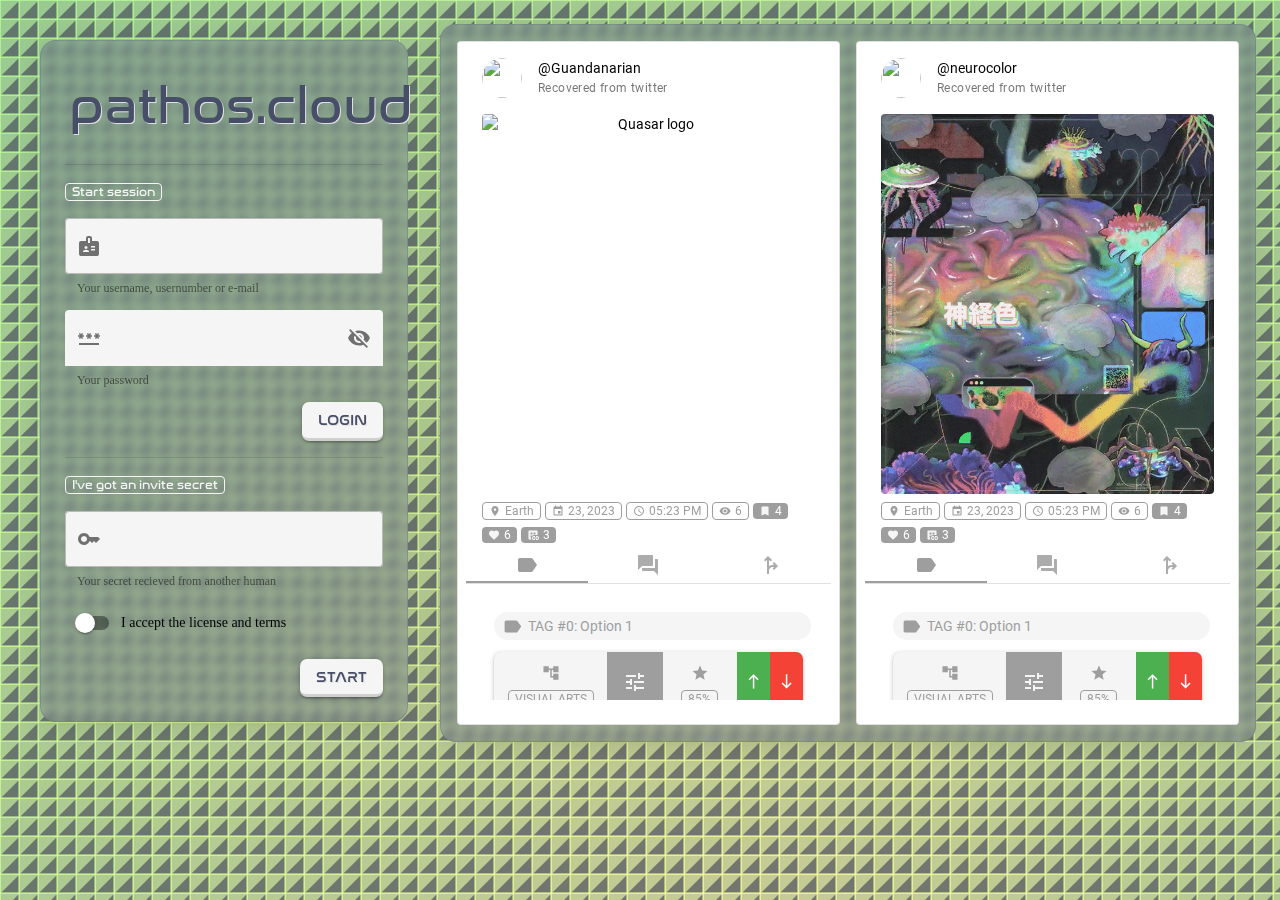
==== index.html @ 16b51f40 ":space_invader: Login mocho" ====
<!DOCTYPE html><html><head><title>pathos</title><meta charset=utf-8><meta name=description content="Pathos cloud frontend"><meta name=format-detection content="telephone=no"><meta name=msapplication-tap-highlight content=no><meta name=viewport content="user-scalable=no,initial-scale=1,maximum-scale=1,minimum-scale=1,width=device-width"><link rel=icon type=image/png sizes=128x128 href=icons/favicon-128x128.png><link rel=icon type=image/png sizes=96x96 href=icons/favicon-96x96.png><link rel=icon type=image/png sizes=32x32 href=icons/favicon-32x32.png><link rel=icon type=image/png sizes=16x16 href=icons/favicon-16x16.png><link rel=icon type=image/ico href=favicon.ico><script defer src=js/vendor.fe02e30d.js></script><script defer src=js/app.ebe78bbb.js></script><link href=css/vendor.1088355d.css rel=stylesheet><link href=css/app.d0e7c863.css rel=stylesheet></head><body><div id=q-app></div></body></html>
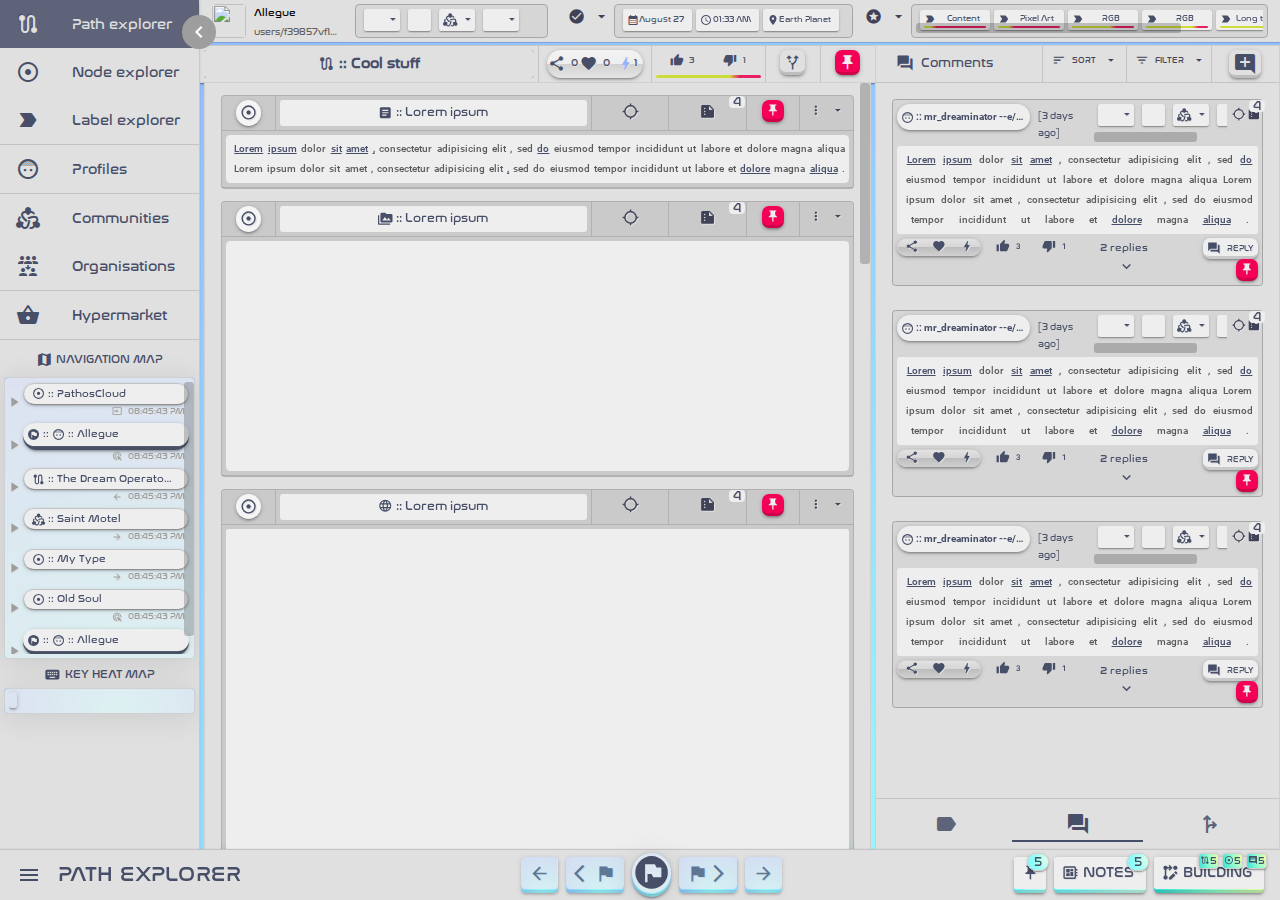
==== commit d68fbd77: ":egg: Dangerous move to remove the double folder" ====
--- a/index.html
+++ b/index.html
@@ -1 +1 @@
-<!DOCTYPE html><html><head><title>pathos</title><meta charset=utf-8><meta name=description content="Pathos cloud frontend"><meta name=format-detection content="telephone=no"><meta name=msapplication-tap-highlight content=no><meta name=viewport content="user-scalable=no,initial-scale=1,maximum-scale=1,minimum-scale=1,width=device-width"><link rel=icon type=image/png sizes=128x128 href=icons/favicon-128x128.png><link rel=icon type=image/png sizes=96x96 href=icons/favicon-96x96.png><link rel=icon type=image/png sizes=32x32 href=icons/favicon-32x32.png><link rel=icon type=image/png sizes=16x16 href=icons/favicon-16x16.png><link rel=icon type=image/ico href=favicon.ico><script defer src=js/vendor.fe02e30d.js></script><script defer src=js/app.ebe78bbb.js></script><link href=css/vendor.1088355d.css rel=stylesheet><link href=css/app.d0e7c863.css rel=stylesheet></head><body><div id=q-app></div></body></html>+<!DOCTYPE html><html><head><title>pathos</title><meta charset=utf-8><meta name=description content="Pathos Cloud"><meta name=format-detection content="telephone=no"><meta name=msapplication-tap-highlight content=no><meta name=viewport content="user-scalable=no,initial-scale=1,maximum-scale=1,minimum-scale=1,width=device-width"><link rel=icon type=image/png sizes=128x128 href=icons/favicon-128x128.png><link rel=icon type=image/png sizes=96x96 href=icons/favicon-96x96.png><link rel=icon type=image/png sizes=32x32 href=icons/favicon-32x32.png><link rel=icon type=image/png sizes=16x16 href=icons/favicon-16x16.png><link rel=icon type=image/ico href=favicon.ico><script defer src=js/vendor.cfce3579.js></script><script defer src=js/app.34f86c45.js></script><link href=css/vendor.16c659be.css rel=stylesheet><link href=css/app.0662a8e0.css rel=stylesheet></head><body><div id=q-app></div></body></html>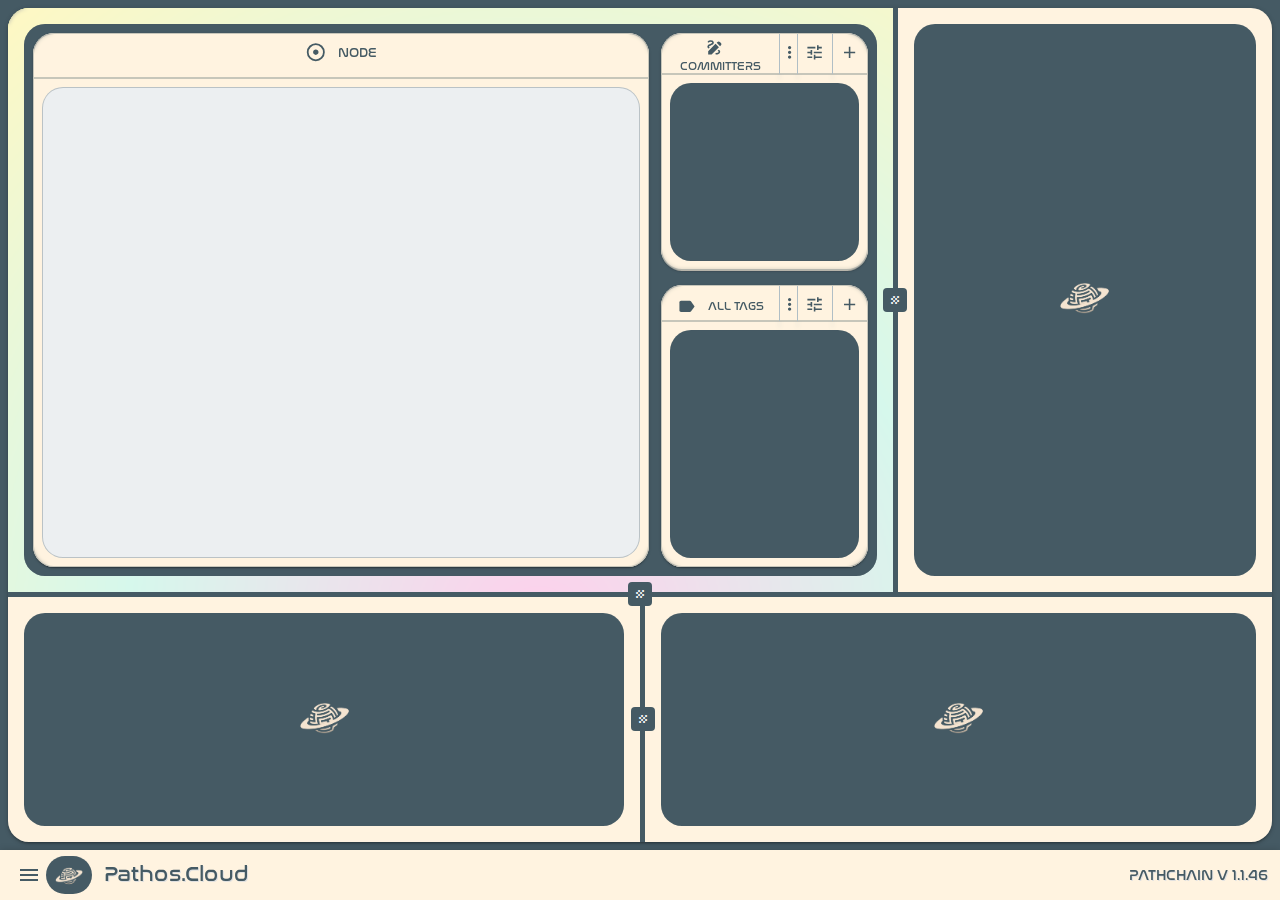
==== commit 2a29d72e: ":space_invader: new one" ====
--- a/index.html
+++ b/index.html
@@ -1 +1,3 @@
-<!DOCTYPE html><html><head><title>pathos</title><meta charset=utf-8><meta name=description content="Pathos Cloud"><meta name=format-detection content="telephone=no"><meta name=msapplication-tap-highlight content=no><meta name=viewport content="user-scalable=no,initial-scale=1,maximum-scale=1,minimum-scale=1,width=device-width"><link rel=icon type=image/png sizes=128x128 href=icons/favicon-128x128.png><link rel=icon type=image/png sizes=96x96 href=icons/favicon-96x96.png><link rel=icon type=image/png sizes=32x32 href=icons/favicon-32x32.png><link rel=icon type=image/png sizes=16x16 href=icons/favicon-16x16.png><link rel=icon type=image/ico href=favicon.ico><script defer src=js/vendor.cfce3579.js></script><script defer src=js/app.34f86c45.js></script><link href=css/vendor.16c659be.css rel=stylesheet><link href=css/app.0662a8e0.css rel=stylesheet></head><body><div id=q-app></div></body></html>+<!DOCTYPE html><html><head><title>Allegue's portfolio</title><meta charset=utf-8><meta name=description content="Allegue's portfolio"><meta name=format-detection content="telephone=no"><meta name=msapplication-tap-highlight content=no><meta name=viewport content="user-scalable=no,initial-scale=1,maximum-scale=1,minimum-scale=1,width=device-width"><link rel=icon type=image/png sizes=128x128 href="/icons/favicon-128x128.png"><link rel=icon type=image/png sizes=96x96 href="/icons/favicon-96x96.png"><link rel=icon type=image/png sizes=32x32 href="/icons/favicon-32x32.png"><link rel=icon type=image/png sizes=16x16 href="/icons/favicon-16x16.png"><link rel=icon type=image/ico href="/favicon.ico">  <script type="module" crossorigin src="/assets/index.2ec552ad.js"></script>
+  <link rel="stylesheet" href="/assets/index.c28996bd.css">
+</head><body><div id=q-app></div></body></html>--- a/assets/index.c28996bd.css
+++ b/assets/index.c28996bd.css
@@ -0,0 +1,5 @@
+@charset "UTF-8";@font-face{font-family:Roboto;font-style:normal;font-weight:100;src:url(/assets/KFOkCnqEu92Fr1MmgVxIIzQ.34e9582c.woff) format("woff")}@font-face{font-family:Roboto;font-style:normal;font-weight:300;src:url(/assets/KFOlCnqEu92Fr1MmSU5fBBc-.bf14c7d7.woff) format("woff")}@font-face{font-family:Roboto;font-style:normal;font-weight:400;src:url(/assets/KFOmCnqEu92Fr1Mu4mxM.f2abf7fb.woff) format("woff")}@font-face{font-family:Roboto;font-style:normal;font-weight:500;src:url(/assets/KFOlCnqEu92Fr1MmEU9fBBc-.9ce7f3ac.woff) format("woff")}@font-face{font-family:Roboto;font-style:normal;font-weight:700;src:url(/assets/KFOlCnqEu92Fr1MmWUlfBBc-.e0fd57c0.woff) format("woff")}@font-face{font-family:Roboto;font-style:normal;font-weight:900;src:url(/assets/KFOlCnqEu92Fr1MmYUtfBBc-.f6537e32.woff) format("woff")}@font-face{font-family:Material Icons;font-style:normal;font-weight:400;font-display:block;src:url(/assets/flUhRq6tzZclQEJ-Vdg-IuiaDsNcIhQ8tQ.4a4dbc62.woff2) format("woff2"),url(/assets/flUhRq6tzZclQEJ-Vdg-IuiaDsNa.fd84f88b.woff) format("woff")}.material-icons{font-family:Material Icons;font-weight:400;font-style:normal;display:inline-block;line-height:1;text-transform:none;letter-spacing:normal;word-wrap:normal;white-space:nowrap;direction:ltr;-webkit-font-smoothing:antialiased;text-rendering:optimizeLegibility;-moz-osx-font-smoothing:grayscale;font-feature-settings:"liga"}/*!
+ * * Quasar Framework v2.16.6
+ * * (c) 2015-present Razvan Stoenescu
+ * * Released under the MIT License.
+ * */*,*:before,*:after{box-sizing:inherit;-webkit-tap-highlight-color:transparent;-moz-tap-highlight-color:transparent}html,body,#q-app{width:100%;direction:ltr}body.platform-ios.within-iframe,body.platform-ios.within-iframe #q-app{width:100px;min-width:100%}html,body{margin:0;box-sizing:border-box}article,aside,details,figcaption,figure,footer,header,main,menu,nav,section,summary{display:block}abbr[title]{border-bottom:none;text-decoration:underline;-webkit-text-decoration:underline dotted;text-decoration:underline dotted}img{border-style:none}code,kbd,pre,samp{font-family:monospace,monospace;font-size:1em}hr{box-sizing:content-box;height:0;overflow:visible}button,input,optgroup,select,textarea{font:inherit;font-family:inherit;margin:0}optgroup{font-weight:700}button,input,select{overflow:visible;text-transform:none}button::-moz-focus-inner,input::-moz-focus-inner{border:0;padding:0}button:-moz-focusring,input:-moz-focusring{outline:1px dotted ButtonText}fieldset{padding:.35em .75em .625em}legend{box-sizing:border-box;color:inherit;display:table;max-width:100%;padding:0;white-space:normal}progress{vertical-align:baseline}textarea{overflow:auto}input[type=search]::-webkit-search-cancel-button,input[type=search]::-webkit-search-decoration{-webkit-appearance:none}.q-icon{line-height:1;width:1em;height:1em;flex-shrink:0;letter-spacing:normal;text-transform:none;white-space:nowrap;word-wrap:normal;direction:ltr;text-align:center;position:relative;box-sizing:content-box;fill:currentColor}.q-icon:before,.q-icon:after{width:100%;height:100%;display:flex!important;align-items:center;justify-content:center}.q-icon>svg,.q-icon>img{width:100%;height:100%}.q-icon,.material-icons,.material-icons-outlined,.material-icons-round,.material-icons-sharp,.material-symbols-outlined,.material-symbols-rounded,.material-symbols-sharp{-webkit-user-select:none;user-select:none;cursor:inherit;font-size:inherit;display:inline-flex;align-items:center;justify-content:center;vertical-align:middle}.q-panel{height:100%;width:100%}.q-panel>div{height:100%;width:100%}.q-panel-parent{overflow:hidden;position:relative}.q-loading-bar{position:fixed;z-index:9998;transition:transform .5s cubic-bezier(0,0,.2,1),opacity .5s;background:#f44336}.q-loading-bar--top{left:0;right:0;top:0;width:100%}.q-loading-bar--bottom{left:0;right:0;bottom:0;width:100%}.q-loading-bar--right{top:0;bottom:0;right:0;height:100%}.q-loading-bar--left{top:0;bottom:0;left:0;height:100%}.q-avatar{position:relative;vertical-align:middle;display:inline-block;border-radius:50%;font-size:48px;height:1em;width:1em}.q-avatar__content{font-size:.5em;line-height:.5em}.q-avatar__content,.q-avatar img:not(.q-icon):not(.q-img__image){border-radius:inherit;height:inherit;width:inherit}.q-avatar--square{border-radius:0}.q-badge{background-color:var(--q-primary);color:#fff;padding:2px 6px;border-radius:4px;font-size:12px;line-height:12px;min-height:12px;font-weight:400;vertical-align:baseline}.q-badge--single-line{white-space:nowrap}.q-badge--multi-line{word-break:break-all;word-wrap:break-word}.q-badge--floating{position:absolute;top:-4px;right:-3px;cursor:inherit}.q-badge--transparent{opacity:.8}.q-badge--outline{background-color:transparent;border:1px solid currentColor}.q-badge--rounded{border-radius:1em}.q-banner{min-height:54px;padding:8px 16px;background:#fff}.q-banner--top-padding{padding-top:14px}.q-banner__avatar{min-width:1px!important}.q-banner__avatar>.q-avatar{font-size:46px}.q-banner__avatar>.q-icon{font-size:40px}.q-banner__avatar:not(:empty)+.q-banner__content{padding-left:16px}.q-banner__actions.col-auto{padding-left:16px}.q-banner__actions.col-all .q-btn-item{margin:4px 0 0 4px}.q-banner--dense{min-height:32px;padding:8px}.q-banner--dense.q-banner--top-padding{padding-top:12px}.q-banner--dense .q-banner__avatar>.q-avatar,.q-banner--dense .q-banner__avatar>.q-icon{font-size:28px}.q-banner--dense .q-banner__avatar:not(:empty)+.q-banner__content{padding-left:8px}.q-banner--dense .q-banner__actions.col-auto{padding-left:8px}.q-bar{background:rgba(0,0,0,.2)}.q-bar>.q-icon{margin-left:2px}.q-bar>div,.q-bar>div+.q-icon{margin-left:8px}.q-bar>.q-btn{margin-left:2px}.q-bar>.q-icon:first-child,.q-bar>.q-btn:first-child,.q-bar>div:first-child{margin-left:0}.q-bar--standard{padding:0 12px;height:32px;font-size:18px}.q-bar--standard>div{font-size:16px}.q-bar--standard .q-btn{font-size:11px}.q-bar--dense{padding:0 8px;height:24px;font-size:14px}.q-bar--dense .q-btn{font-size:8px}.q-bar--dark{background:rgba(255,255,255,.15)}.q-breadcrumbs__el{color:inherit}.q-breadcrumbs__el-icon{font-size:125%}.q-breadcrumbs__el-icon--with-label{margin-right:8px}[dir=rtl] .q-breadcrumbs__separator .q-icon{transform:scaleX(-1)}.q-btn{display:inline-flex;flex-direction:column;align-items:stretch;position:relative;outline:0;border:0;vertical-align:middle;font-size:14px;line-height:1.715em;text-decoration:none;color:inherit;background:transparent;font-weight:500;text-transform:uppercase;text-align:center;width:auto;height:auto;cursor:default;padding:4px 16px;min-height:2.572em}.q-btn .q-icon,.q-btn .q-spinner{font-size:1.715em}.q-btn.disabled{opacity:.7!important}.q-btn:before{content:"";display:block;position:absolute;left:0;right:0;top:0;bottom:0;border-radius:inherit;box-shadow:0 1px 5px #0003,0 2px 2px #00000024,0 3px 1px -2px #0000001f}.q-btn--actionable{cursor:pointer}.q-btn--actionable.q-btn--standard:before{transition:box-shadow .3s cubic-bezier(.25,.8,.5,1)}.q-btn--actionable.q-btn--standard:active:before,.q-btn--actionable.q-btn--standard.q-btn--active:before{box-shadow:0 3px 5px -1px #0003,0 5px 8px #00000024,0 1px 14px #0000001f}.q-btn--no-uppercase{text-transform:none}.q-btn--rectangle{border-radius:3px}.q-btn--outline{background:transparent!important}.q-btn--outline:before{border:1px solid currentColor}.q-btn--push{border-radius:7px}.q-btn--push:before{border-bottom:3px solid rgba(0,0,0,.15)}.q-btn--push.q-btn--actionable{transition:transform .3s cubic-bezier(.25,.8,.5,1)}.q-btn--push.q-btn--actionable:before{transition:border-width .3s cubic-bezier(.25,.8,.5,1)}.q-btn--push.q-btn--actionable:active,.q-btn--push.q-btn--actionable.q-btn--active{transform:translateY(2px)}.q-btn--push.q-btn--actionable:active:before,.q-btn--push.q-btn--actionable.q-btn--active:before{border-bottom-width:0}.q-btn--rounded{border-radius:28px}.q-btn--round{border-radius:50%;padding:0;min-width:3em;min-height:3em}.q-btn--square{border-radius:0}.q-btn--flat:before,.q-btn--outline:before,.q-btn--unelevated:before{box-shadow:none}.q-btn--dense{padding:.285em;min-height:2em}.q-btn--dense.q-btn--round{padding:0;min-height:2.4em;min-width:2.4em}.q-btn--dense .on-left{margin-right:6px}.q-btn--dense .on-right{margin-left:6px}.q-btn--fab .q-icon,.q-btn--fab-mini .q-icon{font-size:24px}.q-btn--fab{padding:16px;min-height:56px;min-width:56px}.q-btn--fab .q-icon{margin:auto}.q-btn--fab-mini{padding:8px;min-height:40px;min-width:40px}.q-btn__content{transition:opacity .3s;z-index:0}.q-btn__content--hidden{opacity:0;pointer-events:none}.q-btn__progress{border-radius:inherit;z-index:0}.q-btn__progress-indicator{z-index:-1;transform:translate(-100%);background:rgba(255,255,255,.25)}.q-btn__progress--dark .q-btn__progress-indicator{background:rgba(0,0,0,.2)}.q-btn--flat .q-btn__progress-indicator,.q-btn--outline .q-btn__progress-indicator{opacity:.2;background:currentColor}.q-btn-dropdown--split .q-btn-dropdown__arrow-container{padding:0 4px}.q-btn-dropdown--split .q-btn-dropdown__arrow-container.q-btn--outline{border-left:1px solid currentColor}.q-btn-dropdown--split .q-btn-dropdown__arrow-container:not(.q-btn--outline){border-left:1px solid rgba(255,255,255,.3)}.q-btn-dropdown--simple *+.q-btn-dropdown__arrow{margin-left:8px}.q-btn-dropdown__arrow{transition:transform .28s}.q-btn-dropdown--current{flex-grow:1}.q-btn-group{border-radius:3px;box-shadow:0 1px 5px #0003,0 2px 2px #00000024,0 3px 1px -2px #0000001f;vertical-align:middle}.q-btn-group>.q-btn-item{border-radius:inherit;align-self:stretch}.q-btn-group>.q-btn-item:before{box-shadow:none}.q-btn-group>.q-btn-item .q-badge--floating{right:0}.q-btn-group>.q-btn-group{box-shadow:none}.q-btn-group>.q-btn-group:first-child>.q-btn:first-child{border-top-left-radius:inherit;border-bottom-left-radius:inherit}.q-btn-group>.q-btn-group:last-child>.q-btn:last-child{border-top-right-radius:inherit;border-bottom-right-radius:inherit}.q-btn-group>.q-btn-group:not(:first-child)>.q-btn:first-child:before{border-left:0}.q-btn-group>.q-btn-group:not(:last-child)>.q-btn:last-child:before{border-right:0}.q-btn-group>.q-btn-item:not(:last-child){border-top-right-radius:0;border-bottom-right-radius:0}.q-btn-group>.q-btn-item:not(:first-child){border-top-left-radius:0;border-bottom-left-radius:0}.q-btn-group>.q-btn-item.q-btn--standard:before{z-index:-1}.q-btn-group--push{border-radius:7px}.q-btn-group--push>.q-btn--push.q-btn--actionable{transform:none}.q-btn-group--push>.q-btn--push.q-btn--actionable .q-btn__content{transition:margin-top .3s cubic-bezier(.25,.8,.5,1),margin-bottom .3s cubic-bezier(.25,.8,.5,1)}.q-btn-group--push>.q-btn--push.q-btn--actionable:active .q-btn__content,.q-btn-group--push>.q-btn--push.q-btn--actionable.q-btn--active .q-btn__content{margin-top:2px;margin-bottom:-2px}.q-btn-group--rounded{border-radius:28px}.q-btn-group--square{border-radius:0}.q-btn-group--flat,.q-btn-group--outline,.q-btn-group--unelevated{box-shadow:none}.q-btn-group--outline>.q-separator{display:none}.q-btn-group--outline>.q-btn-item+.q-btn-item:before{border-left:0}.q-btn-group--outline>.q-btn-item:not(:last-child):before{border-right:0}.q-btn-group--stretch{align-self:stretch;border-radius:0}.q-btn-group--glossy>.q-btn-item{background-image:linear-gradient(to bottom,rgba(255,255,255,.3),rgba(255,255,255,0) 50%,rgba(0,0,0,.12) 51%,rgba(0,0,0,.04))!important}.q-btn-group--spread>.q-btn-group{display:flex!important}.q-btn-group--spread>.q-btn-item,.q-btn-group--spread>.q-btn-group>.q-btn-item:not(.q-btn-dropdown__arrow-container){width:auto;min-width:0;max-width:100%;flex:10000 1 0%}.q-btn-toggle{position:relative}.q-card{box-shadow:0 1px 5px #0003,0 2px 2px #00000024,0 3px 1px -2px #0000001f;border-radius:4px;vertical-align:top;background:#fff;position:relative}.q-card>div:not(.q--avoid-card-border),.q-card>img:not(.q--avoid-card-border){border-radius:0}.q-card>div:nth-child(1 of :not(.q--avoid-card-border)),.q-card>img:nth-child(1 of :not(.q--avoid-card-border)){border-top:0;border-top-left-radius:inherit;border-top-right-radius:inherit}.q-card>div:nth-last-child(1 of :not(.q--avoid-card-border)),.q-card>img:nth-last-child(1 of :not(.q--avoid-card-border)){border-bottom:0;border-bottom-left-radius:inherit;border-bottom-right-radius:inherit}.q-card>div:not(.q--avoid-card-border){border-left:0;border-right:0;box-shadow:none}.q-card--bordered{border:1px solid rgba(0,0,0,.12)}.q-card--dark{border-color:#ffffff47;box-shadow:0 1px 5px #fff3,0 2px 2px #ffffff24,0 3px 1px -2px #ffffff1f}.q-card__section{position:relative}.q-card__section--vert{padding:16px}.q-card__section--horiz>div:not(.q--avoid-card-border),.q-card__section--horiz>img:not(.q--avoid-card-border){border-radius:0}.q-card__section--horiz>div:nth-child(1 of :not(.q--avoid-card-border)),.q-card__section--horiz>img:nth-child(1 of :not(.q--avoid-card-border)){border-top-left-radius:inherit;border-bottom-left-radius:inherit}.q-card__section--horiz>div:nth-last-child(1 of :not(.q--avoid-card-border)),.q-card__section--horiz>img:nth-last-child(1 of :not(.q--avoid-card-border)){border-top-right-radius:inherit;border-bottom-right-radius:inherit}.q-card__section--horiz>div:not(.q--avoid-card-border){border-top:0;border-bottom:0;box-shadow:none}.q-card__actions{padding:8px;align-items:center}.q-card__actions .q-btn--rectangle{padding:0 8px}.q-card__actions--horiz>.q-btn-item+.q-btn-item,.q-card__actions--horiz>.q-btn-group+.q-btn-item,.q-card__actions--horiz>.q-btn-item+.q-btn-group{margin-left:8px}.q-card__actions--vert>.q-btn-item.q-btn--round{align-self:center}.q-card__actions--vert>.q-btn-item+.q-btn-item,.q-card__actions--vert>.q-btn-group+.q-btn-item,.q-card__actions--vert>.q-btn-item+.q-btn-group{margin-top:4px}.q-card__actions--vert>.q-btn-group>.q-btn-item{flex-grow:1}.q-card>img{display:block;width:100%;max-width:100%;border:0}.q-carousel{background-color:#fff;height:400px}.q-carousel__slide{min-height:100%;background-size:cover;background-position:50%}.q-carousel__slide,.q-carousel .q-carousel--padding{padding:16px}.q-carousel__slides-container{height:100%}.q-carousel__control{color:#fff}.q-carousel__arrow{pointer-events:none}.q-carousel__arrow .q-icon{font-size:28px}.q-carousel__arrow .q-btn{pointer-events:all}.q-carousel__prev-arrow--horizontal,.q-carousel__next-arrow--horizontal{top:16px;bottom:16px}.q-carousel__prev-arrow--horizontal{left:16px}.q-carousel__next-arrow--horizontal{right:16px}.q-carousel__prev-arrow--vertical,.q-carousel__next-arrow--vertical{left:16px;right:16px}.q-carousel__prev-arrow--vertical{top:16px}.q-carousel__next-arrow--vertical{bottom:16px}.q-carousel__navigation--top,.q-carousel__navigation--bottom{left:16px;right:16px;overflow-x:auto;overflow-y:hidden}.q-carousel__navigation--top{top:16px}.q-carousel__navigation--bottom{bottom:16px}.q-carousel__navigation--left,.q-carousel__navigation--right{top:16px;bottom:16px;overflow-x:hidden;overflow-y:auto}.q-carousel__navigation--left>.q-carousel__navigation-inner,.q-carousel__navigation--right>.q-carousel__navigation-inner{flex-direction:column}.q-carousel__navigation--left{left:16px}.q-carousel__navigation--right{right:16px}.q-carousel__navigation-inner{flex:1 1 auto}.q-carousel__navigation .q-btn{margin:6px 4px;padding:5px}.q-carousel__navigation-icon--inactive{opacity:.7}.q-carousel .q-carousel__thumbnail{margin:2px;height:50px;width:auto;display:inline-block;cursor:pointer;border:1px solid transparent;border-radius:4px;vertical-align:middle;opacity:.7;transition:opacity .3s}.q-carousel .q-carousel__thumbnail:hover,.q-carousel .q-carousel__thumbnail--active{opacity:1}.q-carousel .q-carousel__thumbnail--active{border-color:currentColor;cursor:default}.q-carousel--navigation-top.q-carousel--with-padding .q-carousel__slide,.q-carousel--navigation-top .q-carousel--padding,.q-carousel--arrows-vertical.q-carousel--with-padding .q-carousel__slide,.q-carousel--arrows-vertical .q-carousel--padding{padding-top:60px}.q-carousel--navigation-bottom.q-carousel--with-padding .q-carousel__slide,.q-carousel--navigation-bottom .q-carousel--padding,.q-carousel--arrows-vertical.q-carousel--with-padding .q-carousel__slide,.q-carousel--arrows-vertical .q-carousel--padding{padding-bottom:60px}.q-carousel--navigation-left.q-carousel--with-padding .q-carousel__slide,.q-carousel--navigation-left .q-carousel--padding,.q-carousel--arrows-horizontal.q-carousel--with-padding .q-carousel__slide,.q-carousel--arrows-horizontal .q-carousel--padding{padding-left:60px}.q-carousel--navigation-right.q-carousel--with-padding .q-carousel__slide,.q-carousel--navigation-right .q-carousel--padding,.q-carousel--arrows-horizontal.q-carousel--with-padding .q-carousel__slide,.q-carousel--arrows-horizontal .q-carousel--padding{padding-right:60px}.q-carousel.fullscreen{height:100%}.q-message-name,.q-message-stamp,.q-message-label{font-size:small}.q-message-label{margin:24px 0;text-align:center}.q-message-stamp{color:inherit;margin-top:4px;opacity:.6;display:none}.q-message-avatar{border-radius:50%;width:48px;height:48px;min-width:48px}.q-message{margin-bottom:8px}.q-message:first-child .q-message-label{margin-top:0}.q-message-avatar--received{margin-right:8px}.q-message-text--received{color:#81c784;border-radius:4px 4px 4px 0}.q-message-text--received:last-child:before{right:100%;border-right:0 solid transparent;border-left:8px solid transparent;border-bottom:8px solid currentColor}.q-message-text-content--received{color:#000}.q-message-name--sent{text-align:right}.q-message-avatar--sent{margin-left:8px}.q-message-container--sent{flex-direction:row-reverse}.q-message-text--sent{color:#e0e0e0;border-radius:4px 4px 0}.q-message-text--sent:last-child:before{left:100%;border-left:0 solid transparent;border-right:8px solid transparent;border-bottom:8px solid currentColor}.q-message-text-content--sent{color:#000}.q-message-text{background:currentColor;padding:8px;line-height:1.2;word-break:break-word;position:relative}.q-message-text+.q-message-text{margin-top:3px}.q-message-text:last-child{min-height:48px}.q-message-text:last-child .q-message-stamp{display:block}.q-message-text:last-child:before{content:"";position:absolute;bottom:0;width:0;height:0}.q-checkbox{vertical-align:middle}.q-checkbox__native{width:1px;height:1px}.q-checkbox__bg,.q-checkbox__icon-container{-webkit-user-select:none;user-select:none}.q-checkbox__bg{top:25%;left:25%;width:50%;height:50%;border:2px solid currentColor;border-radius:2px;transition:background .22s cubic-bezier(0,0,.2,1) 0ms;-webkit-print-color-adjust:exact}.q-checkbox__icon{color:currentColor;font-size:.5em}.q-checkbox__svg{color:#fff}.q-checkbox__truthy{stroke:currentColor;stroke-width:3.12px;stroke-dashoffset:29.78334;stroke-dasharray:29.78334}.q-checkbox__indet{fill:currentColor;transform-origin:50% 50%;transform:rotate(-280deg) scale(0)}.q-checkbox__inner{font-size:40px;width:1em;min-width:1em;height:1em;outline:0;border-radius:50%;color:#0000008a}.q-checkbox__inner--truthy,.q-checkbox__inner--indet{color:var(--q-primary)}.q-checkbox__inner--truthy .q-checkbox__bg,.q-checkbox__inner--indet .q-checkbox__bg{background:currentColor}.q-checkbox__inner--truthy path{stroke-dashoffset:0;transition:stroke-dashoffset .18s cubic-bezier(.4,0,.6,1) 0ms}.q-checkbox__inner--indet .q-checkbox__indet{transform:rotate(0) scale(1);transition:transform .22s cubic-bezier(0,0,.2,1) 0ms}.q-checkbox.disabled{opacity:.75!important}.q-checkbox--dark .q-checkbox__inner{color:#ffffffb3}.q-checkbox--dark .q-checkbox__inner:before{opacity:.32!important}.q-checkbox--dark .q-checkbox__inner--truthy,.q-checkbox--dark .q-checkbox__inner--indet{color:var(--q-primary)}.q-checkbox--dense .q-checkbox__inner{width:.5em;min-width:.5em;height:.5em}.q-checkbox--dense .q-checkbox__bg{left:5%;top:5%;width:90%;height:90%}.q-checkbox--dense .q-checkbox__label{padding-left:.5em}.q-checkbox--dense.reverse .q-checkbox__label{padding-left:0;padding-right:.5em}body.desktop .q-checkbox:not(.disabled) .q-checkbox__inner:before{content:"";position:absolute;top:0;right:0;bottom:0;left:0;border-radius:50%;background:currentColor;opacity:.12;transform:scale3d(0,0,1);transition:transform .22s cubic-bezier(0,0,.2,1)}body.desktop .q-checkbox:not(.disabled):focus .q-checkbox__inner:before,body.desktop .q-checkbox:not(.disabled):hover .q-checkbox__inner:before{transform:scaleZ(1)}body.desktop .q-checkbox--dense:not(.disabled):focus .q-checkbox__inner:before,body.desktop .q-checkbox--dense:not(.disabled):hover .q-checkbox__inner:before{transform:scale3d(1.4,1.4,1)}.q-chip{vertical-align:middle;border-radius:16px;outline:0;position:relative;height:2em;max-width:100%;margin:4px;background:#e0e0e0;color:#000000de;font-size:14px;padding:.5em .9em}.q-chip--colored .q-chip__icon,.q-chip--dark .q-chip__icon{color:inherit}.q-chip--outline{background:transparent!important;border:1px solid currentColor}.q-chip .q-avatar{font-size:2em;margin-left:-.45em;margin-right:.2em;border-radius:16px}.q-chip--selected .q-avatar{display:none}.q-chip__icon{color:#0000008a;font-size:1.5em;margin:-.2em}.q-chip__icon--left{margin-right:.2em}.q-chip__icon--right{margin-left:.2em}.q-chip__icon--remove{margin-left:.1em;margin-right:-.5em;opacity:.6;outline:0}.q-chip__icon--remove:hover,.q-chip__icon--remove:focus{opacity:1}.q-chip__content{white-space:nowrap}.q-chip--dense{border-radius:12px;padding:0 .4em;height:1.5em}.q-chip--dense .q-avatar{font-size:1.5em;margin-left:-.27em;margin-right:.1em;border-radius:12px}.q-chip--dense .q-chip__icon{font-size:1.25em}.q-chip--dense .q-chip__icon--left{margin-right:.195em}.q-chip--dense .q-chip__icon--remove{margin-right:-.25em}.q-chip--square{border-radius:4px}.q-chip--square .q-avatar{border-radius:3px 0 0 3px}body.desktop .q-chip--clickable:focus{box-shadow:0 1px 3px #0003,0 1px 1px #00000024,0 2px 1px -1px #0000001f}body.desktop.body--dark .q-chip--clickable:focus{box-shadow:0 1px 3px #fff3,0 1px 1px #ffffff24,0 2px 1px -1px #ffffff1f}.q-circular-progress{display:inline-block;position:relative;vertical-align:middle;width:1em;height:1em;line-height:1}.q-circular-progress.q-focusable{border-radius:50%}.q-circular-progress__svg{width:100%;height:100%}.q-circular-progress__text{font-size:.25em}.q-circular-progress--indeterminate .q-circular-progress__svg{transform-origin:50% 50%;animation:q-spin 2s linear infinite}.q-circular-progress--indeterminate .q-circular-progress__circle{stroke-dasharray:1 400;stroke-dashoffset:0;animation:q-circular-progress-circle 1.5s ease-in-out infinite}@keyframes q-circular-progress-circle{0%{stroke-dasharray:1,400;stroke-dashoffset:0}50%{stroke-dasharray:400,400;stroke-dashoffset:-100}to{stroke-dasharray:400,400;stroke-dashoffset:-300}}.q-color-picker{overflow:hidden;background:#fff;max-width:350px;vertical-align:top;min-width:180px;border-radius:4px;box-shadow:0 1px 5px #0003,0 2px 2px #00000024,0 3px 1px -2px #0000001f}.q-color-picker .q-tab{padding:0!important}.q-color-picker--bordered{border:1px solid rgba(0,0,0,.12)}.q-color-picker__header-tabs{height:32px}.q-color-picker__header input{line-height:24px;border:0}.q-color-picker__header .q-tab{min-height:32px!important;height:32px!important}.q-color-picker__header .q-tab--inactive{background:linear-gradient(to top,rgba(0,0,0,.3) 0%,rgba(0,0,0,.15) 25%,rgba(0,0,0,.1))}.q-color-picker__error-icon{bottom:2px;right:2px;font-size:24px;opacity:0;transition:opacity .3s ease-in}.q-color-picker__header-content{position:relative;background:#fff}.q-color-picker__header-content--light{color:#000}.q-color-picker__header-content--dark{color:#fff}.q-color-picker__header-content--dark .q-tab--inactive:before{content:"";position:absolute;top:0;right:0;bottom:0;left:0;background:rgba(255,255,255,.2)}.q-color-picker__header-banner{height:36px}.q-color-picker__header-bg{background:#fff;background-image:url([data-uri])!important}.q-color-picker__footer{height:36px}.q-color-picker__footer .q-tab{min-height:36px!important;height:36px!important}.q-color-picker__footer .q-tab--inactive{background:linear-gradient(to bottom,rgba(0,0,0,.3) 0%,rgba(0,0,0,.15) 25%,rgba(0,0,0,.1))}.q-color-picker__spectrum{width:100%;height:100%}.q-color-picker__spectrum-tab{padding:0!important}.q-color-picker__spectrum-white{background:linear-gradient(to right,#fff,rgba(255,255,255,0))}.q-color-picker__spectrum-black{background:linear-gradient(to top,#000,rgba(0,0,0,0))}.q-color-picker__spectrum-circle{width:10px;height:10px;box-shadow:0 0 0 1.5px #fff,inset 0 0 1px 1px #0000004d,0 0 1px 2px #0006;border-radius:50%;transform:translate(-5px,-5px)}.q-color-picker__hue .q-slider__track{background:linear-gradient(to right,#f00 0%,#ff0 17%,#0f0 33%,#0ff 50%,#00f 67%,#f0f 83%,#f00 100%)!important;opacity:1}.q-color-picker__alpha .q-slider__track-container{padding-top:0}.q-color-picker__alpha .q-slider__track:before{content:"";position:absolute;top:0;right:0;bottom:0;left:0;border-radius:inherit;background:linear-gradient(90deg,rgba(255,255,255,0),#757575)}.q-color-picker__sliders{padding:0 16px}.q-color-picker__sliders .q-slider__thumb{color:#424242}.q-color-picker__sliders .q-slider__thumb path{stroke-width:2px;fill:transparent}.q-color-picker__sliders .q-slider--active path{stroke-width:3px}.q-color-picker__tune-tab .q-slider{margin-left:18px;margin-right:18px}.q-color-picker__tune-tab input{font-size:11px;border:1px solid #e0e0e0;border-radius:4px;width:3.5em}.q-color-picker__palette-tab{padding:0!important}.q-color-picker__palette-rows--editable .q-color-picker__cube{cursor:pointer}.q-color-picker__cube{padding-bottom:10%;width:10%!important}.q-color-picker input{color:inherit;background:transparent;outline:0;text-align:center}.q-color-picker .q-tabs{overflow:hidden}.q-color-picker .q-tab--active{box-shadow:0 0 14px 3px #0003}.q-color-picker .q-tab--active .q-focus-helper,.q-color-picker .q-tab__indicator{display:none}.q-color-picker .q-tab-panels{background:inherit}.q-color-picker--dark{box-shadow:0 1px 5px #fff3,0 2px 2px #ffffff24,0 3px 1px -2px #ffffff1f}.q-color-picker--dark .q-color-picker__tune-tab input{border:1px solid rgba(255,255,255,.3)}.q-color-picker--dark .q-slider__thumb{color:#fafafa}.q-date{display:inline-flex;box-shadow:0 1px 5px #0003,0 2px 2px #00000024,0 3px 1px -2px #0000001f;border-radius:4px;background:#fff;width:290px;min-width:290px;max-width:100%}.q-date--bordered{border:1px solid rgba(0,0,0,.12)}.q-date__header{border-top-left-radius:inherit;color:#fff;background-color:var(--q-primary);padding:16px}.q-date__actions{padding:0 16px 16px}.q-date__content,.q-date__main{outline:0}.q-date__content .q-btn{font-weight:400}.q-date__header-link{opacity:.64;outline:0;transition:opacity .3s ease-out}.q-date__header-link--active,.q-date__header-link:hover,.q-date__header-link:focus{opacity:1}.q-date__header-subtitle{font-size:14px;line-height:1.75;letter-spacing:.00938em}.q-date__header-title-label{font-size:24px;line-height:1.2;letter-spacing:.00735em}.q-date__view{height:100%;width:100%;min-height:290px;padding:16px}.q-date__navigation{height:12.5%}.q-date__navigation>div:first-child{width:8%;min-width:24px;justify-content:flex-end}.q-date__navigation>div:last-child{width:8%;min-width:24px;justify-content:flex-start}.q-date__calendar-weekdays{height:12.5%}.q-date__calendar-weekdays>div{opacity:.38;font-size:12px}.q-date__calendar-item{display:inline-flex;align-items:center;justify-content:center;vertical-align:middle;width:14.285%!important;height:12.5%!important;position:relative;padding:1px}.q-date__calendar-item:after{content:"";position:absolute;pointer-events:none;top:1px;right:0;bottom:1px;left:0;border-style:dashed;border-color:transparent;border-width:1px}.q-date__calendar-item>div,.q-date__calendar-item button{width:30px;height:30px;border-radius:50%}.q-date__calendar-item>div{line-height:30px;text-align:center}.q-date__calendar-item>button{line-height:22px}.q-date__calendar-item--out{opacity:.18}.q-date__calendar-item--fill{visibility:hidden}.q-date__range:before,.q-date__range-from:before,.q-date__range-to:before{content:"";background-color:currentColor;position:absolute;top:1px;bottom:1px;left:0;right:0;opacity:.3}.q-date__range:nth-child(7n-6):before,.q-date__range-from:nth-child(7n-6):before,.q-date__range-to:nth-child(7n-6):before{border-top-left-radius:0;border-bottom-left-radius:0}.q-date__range:nth-child(7n):before,.q-date__range-from:nth-child(7n):before,.q-date__range-to:nth-child(7n):before{border-top-right-radius:0;border-bottom-right-radius:0}.q-date__range-from:before{left:50%}.q-date__range-to:before{right:50%}.q-date__edit-range:after{border-color:currentColor transparent}.q-date__edit-range:nth-child(7n-6):after{border-top-left-radius:0;border-bottom-left-radius:0}.q-date__edit-range:nth-child(7n):after{border-top-right-radius:0;border-bottom-right-radius:0}.q-date__edit-range-from:after,.q-date__edit-range-from-to:after{left:4px;border-left-color:currentColor;border-top-color:currentColor;border-bottom-color:currentColor;border-top-left-radius:28px;border-bottom-left-radius:28px}.q-date__edit-range-to:after,.q-date__edit-range-from-to:after{right:4px;border-right-color:currentColor;border-top-color:currentColor;border-bottom-color:currentColor;border-top-right-radius:28px;border-bottom-right-radius:28px}.q-date__calendar-days-container{height:75%;min-height:192px}.q-date__calendar-days>div{height:16.66%!important}.q-date__event{position:absolute;bottom:2px;left:50%;height:5px;width:8px;border-radius:5px;background-color:var(--q-secondary);transform:translate3d(-50%,0,0)}.q-date__today{box-shadow:0 0 1px 0 currentColor}.q-date__years-content{padding:0 8px}.q-date__years-item,.q-date__months-item{flex:0 0 33.3333%}.q-date.disabled .q-date__header,.q-date.disabled .q-date__content,.q-date--readonly .q-date__header,.q-date--readonly .q-date__content{pointer-events:none}.q-date--readonly .q-date__navigation{display:none}.q-date--portrait{flex-direction:column}.q-date--portrait-standard .q-date__content{height:calc(100% - 86px)}.q-date--portrait-standard .q-date__header{border-top-right-radius:inherit;height:86px}.q-date--portrait-standard .q-date__header-title{align-items:center;height:30px}.q-date--portrait-minimal .q-date__content{height:100%}.q-date--landscape{flex-direction:row;align-items:stretch;min-width:420px}.q-date--landscape>div{display:flex;flex-direction:column}.q-date--landscape .q-date__content{height:100%}.q-date--landscape-standard{min-width:420px}.q-date--landscape-standard .q-date__header{border-bottom-left-radius:inherit;min-width:110px;width:110px}.q-date--landscape-standard .q-date__header-title{flex-direction:column}.q-date--landscape-standard .q-date__header-today{margin-top:12px;margin-left:-8px}.q-date--landscape-minimal{width:310px}.q-date--dark{box-shadow:0 1px 5px #fff3,0 2px 2px #ffffff24,0 3px 1px -2px #ffffff1f;border-color:#ffffff47}.q-dialog__title{font-size:1.25rem;font-weight:500;line-height:2rem;letter-spacing:.0125em}.q-dialog__progress{font-size:4rem}.q-dialog__inner{outline:0}.q-dialog__inner>div{pointer-events:all;overflow:auto;-webkit-overflow-scrolling:touch;will-change:scroll-position;border-radius:4px}.q-dialog__inner--square>div{border-radius:0!important}.q-dialog__inner>.q-card>.q-card__actions .q-btn--rectangle{min-width:64px}.q-dialog__inner--minimized{padding:24px}.q-dialog__inner--minimized>div{max-height:calc(100vh - 48px)}.q-dialog__inner--maximized>div{height:100%;width:100%;max-height:100vh;max-width:100vw;border-radius:0!important;top:0!important;left:0!important}.q-dialog__inner--top,.q-dialog__inner--bottom{padding-top:0!important;padding-bottom:0!important}.q-dialog__inner--right,.q-dialog__inner--left{padding-right:0!important;padding-left:0!important}.q-dialog__inner--left:not(.q-dialog__inner--animating)>div,.q-dialog__inner--top:not(.q-dialog__inner--animating)>div{border-top-left-radius:0}.q-dialog__inner--right:not(.q-dialog__inner--animating)>div,.q-dialog__inner--top:not(.q-dialog__inner--animating)>div{border-top-right-radius:0}.q-dialog__inner--left:not(.q-dialog__inner--animating)>div,.q-dialog__inner--bottom:not(.q-dialog__inner--animating)>div{border-bottom-left-radius:0}.q-dialog__inner--right:not(.q-dialog__inner--animating)>div,.q-dialog__inner--bottom:not(.q-dialog__inner--animating)>div{border-bottom-right-radius:0}.q-dialog__inner--fullwidth>div{width:100%!important;max-width:100%!important}.q-dialog__inner--fullheight>div{height:100%!important;max-height:100%!important}.q-dialog__backdrop{z-index:-1;pointer-events:all;outline:0;background:rgba(0,0,0,.4)}body.platform-ios .q-dialog__inner--minimized>div,body.platform-android:not(.native-mobile) .q-dialog__inner--minimized>div{max-height:calc(100vh - 108px)}body.q-ios-padding .q-dialog__inner{padding-top:20px!important;padding-top:env(safe-area-inset-top)!important;padding-bottom:env(safe-area-inset-bottom)!important}body.q-ios-padding .q-dialog__inner>div{max-height:calc(100vh - env(safe-area-inset-top) - env(safe-area-inset-bottom))!important}@media (max-width: 599.98px){.q-dialog__inner--top,.q-dialog__inner--bottom{padding-left:0;padding-right:0}.q-dialog__inner--top>div,.q-dialog__inner--bottom>div{width:100%!important}}@media (min-width: 600px){.q-dialog__inner--minimized>div{max-width:560px}}.q-body--dialog{overflow:hidden}.q-editor{border:1px solid rgba(0,0,0,.12);border-radius:4px;background-color:#fff}.q-editor.disabled{border-style:dashed}.q-editor>div:first-child,.q-editor__toolbars-container,.q-editor__toolbars-container>div:first-child{border-top-left-radius:inherit;border-top-right-radius:inherit}.q-editor__content{outline:0;padding:10px;min-height:10em;border-bottom-left-radius:inherit;border-bottom-right-radius:inherit;overflow:auto;max-width:100%}.q-editor__content pre{white-space:pre-wrap}.q-editor__content hr{border:0;outline:0;margin:1px;height:1px;background:rgba(0,0,0,.12)}.q-editor__content:empty:not(:focus):before{content:attr(placeholder);opacity:.7}.q-editor__toolbar{border-bottom:1px solid rgba(0,0,0,.12);min-height:32px}.q-editor__toolbars-container{max-width:100%}.q-editor .q-btn{margin:4px}.q-editor__toolbar-group{position:relative;margin:0 4px}.q-editor__toolbar-group+.q-editor__toolbar-group:before{content:"";position:absolute;left:-4px;top:4px;bottom:4px;width:1px;background:rgba(0,0,0,.12)}.q-editor__link-input{color:inherit;text-decoration:none;text-transform:none;border:none;border-radius:0;background:none;outline:0}.q-editor--flat,.q-editor--flat .q-editor__toolbar{border:0}.q-editor--dense .q-editor__toolbar-group{display:flex;align-items:center;flex-wrap:nowrap}.q-editor--dark{border-color:#ffffff47}.q-editor--dark .q-editor__content hr{background:rgba(255,255,255,.28)}.q-editor--dark .q-editor__toolbar{border-color:#ffffff47}.q-editor--dark .q-editor__toolbar-group+.q-editor__toolbar-group:before{background:rgba(255,255,255,.28)}.q-expansion-item__border{opacity:0}.q-expansion-item__toggle-icon{position:relative;transition:transform .3s}.q-expansion-item__toggle-icon--rotated{transform:rotate(180deg)}.q-expansion-item__toggle-focus{width:1em!important;height:1em!important;position:relative!important}.q-expansion-item__toggle-focus+.q-expansion-item__toggle-icon{margin-top:-1em}.q-expansion-item--standard.q-expansion-item--expanded>div>.q-expansion-item__border{opacity:1}.q-expansion-item--popup{transition:padding .5s}.q-expansion-item--popup>.q-expansion-item__container{border:1px solid rgba(0,0,0,.12)}.q-expansion-item--popup>.q-expansion-item__container>.q-separator{display:none}.q-expansion-item--popup.q-expansion-item--collapsed{padding:0 15px}.q-expansion-item--popup.q-expansion-item--expanded{padding:15px 0}.q-expansion-item--popup.q-expansion-item--expanded+.q-expansion-item--popup.q-expansion-item--expanded{padding-top:0}.q-expansion-item--popup.q-expansion-item--collapsed:not(:first-child)>.q-expansion-item__container{border-top-width:0}.q-expansion-item--popup.q-expansion-item--expanded+.q-expansion-item--popup.q-expansion-item--collapsed>.q-expansion-item__container{border-top-width:1px}.q-expansion-item__content>.q-card{box-shadow:none;border-radius:0}.q-expansion-item:first-child>div>.q-expansion-item__border--top{opacity:0}.q-expansion-item:last-child>div>.q-expansion-item__border--bottom{opacity:0}.q-expansion-item--expanded+.q-expansion-item--expanded>div>.q-expansion-item__border--top{opacity:0}.q-expansion-item--expanded .q-textarea--autogrow textarea{animation:q-expansion-done 0s}@keyframes q-expansion-done{0%{--q-exp-done: 1}}.z-fab{z-index:990}.q-fab{position:relative;vertical-align:middle}.q-fab>.q-btn{width:100%}.q-fab--form-rounded{border-radius:28px}.q-fab--form-square{border-radius:4px}.q-fab__icon,.q-fab__active-icon{transition:opacity .4s,transform .4s}.q-fab__icon{opacity:1;transform:rotate(0)}.q-fab__active-icon{opacity:0;transform:rotate(-180deg)}.q-fab__label--external{position:absolute;padding:0 8px;transition:opacity .18s cubic-bezier(.65,.815,.735,.395)}.q-fab__label--external-hidden{opacity:0;pointer-events:none}.q-fab__label--external-left{top:50%;left:-12px;transform:translate(-100%,-50%)}.q-fab__label--external-right{top:50%;right:-12px;transform:translate(100%,-50%)}.q-fab__label--external-bottom{bottom:-12px;left:50%;transform:translate(-50%,100%)}.q-fab__label--external-top{top:-12px;left:50%;transform:translate(-50%,-100%)}.q-fab__label--internal{padding:0;transition:font-size .12s cubic-bezier(.65,.815,.735,.395),max-height .12s cubic-bezier(.65,.815,.735,.395),opacity .07s cubic-bezier(.65,.815,.735,.395);max-height:30px}.q-fab__label--internal-hidden{font-size:0;opacity:0}.q-fab__label--internal-top{padding-bottom:.12em}.q-fab__label--internal-bottom{padding-top:.12em}.q-fab__label--internal-top.q-fab__label--internal-hidden,.q-fab__label--internal-bottom.q-fab__label--internal-hidden{max-height:0}.q-fab__label--internal-left{padding-left:.285em;padding-right:.571em}.q-fab__label--internal-right{padding-right:.285em;padding-left:.571em}.q-fab__icon-holder{min-width:24px;min-height:24px;position:relative}.q-fab__icon-holder--opened .q-fab__icon{transform:rotate(180deg);opacity:0}.q-fab__icon-holder--opened .q-fab__active-icon{transform:rotate(0);opacity:1}.q-fab__actions{position:absolute;opacity:0;transition:transform .18s ease-in,opacity .18s ease-in;pointer-events:none;align-items:center;justify-content:center;align-self:center;padding:3px}.q-fab__actions .q-btn{margin:5px}.q-fab__actions--right{transform-origin:0 50%;transform:scale(.4) translate(-62px);height:56px;left:100%;margin-left:9px}.q-fab__actions--left{transform-origin:100% 50%;transform:scale(.4) translate(62px);height:56px;right:100%;margin-right:9px;flex-direction:row-reverse}.q-fab__actions--up{transform-origin:50% 100%;transform:scale(.4) translateY(62px);width:56px;bottom:100%;margin-bottom:9px;flex-direction:column-reverse}.q-fab__actions--down{transform-origin:50% 0;transform:scale(.4) translateY(-62px);width:56px;top:100%;margin-top:9px;flex-direction:column}.q-fab__actions--up,.q-fab__actions--down{left:50%;margin-left:-28px}.q-fab__actions--opened{opacity:1;transform:scale(1) translate(.1px);pointer-events:all}.q-fab--align-left>.q-fab__actions--up,.q-fab--align-left>.q-fab__actions--down{align-items:flex-start;left:28px}.q-fab--align-right>.q-fab__actions--up,.q-fab--align-right>.q-fab__actions--down{align-items:flex-end;left:auto;right:0}.q-field{font-size:14px}.q-field ::-ms-clear,.q-field ::-ms-reveal{display:none}.q-field--with-bottom{padding-bottom:20px}.q-field__marginal{height:56px;color:#0000008a;font-size:24px}.q-field__marginal>*+*{margin-left:2px}.q-field__marginal .q-avatar{font-size:32px}.q-field__before,.q-field__prepend{padding-right:12px}.q-field__after,.q-field__append{padding-left:12px}.q-field__after:empty,.q-field__append:empty{display:none}.q-field__append+.q-field__append{padding-left:2px}.q-field__inner{text-align:left}.q-field__bottom{font-size:12px;min-height:20px;line-height:1;color:#0000008a;padding:8px 12px 0;backface-visibility:hidden}.q-field__bottom--animated{transform:translateY(100%);position:absolute;left:0;right:0;bottom:0}.q-field__messages{line-height:1}.q-field__messages>div{word-break:break-word;word-wrap:break-word;overflow-wrap:break-word}.q-field__messages>div+div{margin-top:4px}.q-field__counter{padding-left:8px;line-height:1}.q-field--item-aligned{padding:8px 16px}.q-field--item-aligned .q-field__before{min-width:56px}.q-field__control-container{height:inherit}.q-field__control{color:var(--q-primary);height:56px;max-width:100%;outline:none}.q-field__control:before,.q-field__control:after{content:"";position:absolute;top:0;right:0;bottom:0;left:0;pointer-events:none}.q-field__control:before{border-radius:inherit}.q-field__shadow{top:8px;opacity:0;overflow:hidden;white-space:pre-wrap;transition:opacity .36s cubic-bezier(.4,0,.2,1)}.q-field__shadow+.q-field__native::placeholder{transition:opacity .36s cubic-bezier(.4,0,.2,1)}.q-field__shadow+.q-field__native:focus::placeholder{opacity:0}.q-field__native,.q-field__prefix,.q-field__suffix,.q-field__input{font-weight:400;line-height:28px;letter-spacing:.00937em;text-decoration:inherit;text-transform:inherit;border:none;border-radius:0;background:none;color:#000000de;outline:0;padding:6px 0}.q-field__native,.q-field__input{width:100%;min-width:0;outline:0!important;-webkit-user-select:auto;user-select:auto}.q-field__native:-webkit-autofill,.q-field__input:-webkit-autofill{-webkit-animation-name:q-autofill;-webkit-animation-fill-mode:both}.q-field__native:-webkit-autofill+.q-field__label,.q-field__input:-webkit-autofill+.q-field__label{transform:translateY(-40%) scale(.75)}.q-field__native[type=color]+.q-field__label,.q-field__native[type=date]+.q-field__label,.q-field__native[type=datetime-local]+.q-field__label,.q-field__native[type=month]+.q-field__label,.q-field__native[type=time]+.q-field__label,.q-field__native[type=week]+.q-field__label,.q-field__input[type=color]+.q-field__label,.q-field__input[type=date]+.q-field__label,.q-field__input[type=datetime-local]+.q-field__label,.q-field__input[type=month]+.q-field__label,.q-field__input[type=time]+.q-field__label,.q-field__input[type=week]+.q-field__label{transform:translateY(-40%) scale(.75)}.q-field__native:invalid,.q-field__input:invalid{box-shadow:none}.q-field__native[type=file]{line-height:1em}.q-field__input{padding:0;height:0;min-height:24px;line-height:24px}.q-field__prefix,.q-field__suffix{transition:opacity .36s cubic-bezier(.4,0,.2,1);white-space:nowrap}.q-field__prefix{padding-right:4px}.q-field__suffix{padding-left:4px}.q-field--readonly .q-placeholder,.q-field--disabled .q-placeholder{opacity:1!important}.q-field--readonly.q-field--labeled .q-field__native,.q-field--readonly.q-field--labeled .q-field__input{cursor:default}.q-field--readonly.q-field--float .q-field__native,.q-field--readonly.q-field--float .q-field__input{cursor:text}.q-field--disabled .q-field__inner{cursor:not-allowed}.q-field--disabled .q-field__control{pointer-events:none}.q-field--disabled .q-field__control>div{opacity:.6!important}.q-field--disabled .q-field__control>div,.q-field--disabled .q-field__control>div *{outline:0!important}.q-field__label{left:0;top:18px;max-width:100%;color:#0009;font-size:16px;line-height:20px;font-weight:400;letter-spacing:.00937em;text-decoration:inherit;text-transform:inherit;transform-origin:left top;transition:transform .36s cubic-bezier(.4,0,.2,1),max-width .324s cubic-bezier(.4,0,.2,1);backface-visibility:hidden}.q-field--float .q-field__label{max-width:133%;transform:translateY(-40%) scale(.75);transition:transform .36s cubic-bezier(.4,0,.2,1),max-width .396s cubic-bezier(.4,0,.2,1)}.q-field--highlighted .q-field__label{color:currentColor}.q-field--highlighted .q-field__shadow{opacity:.5}.q-field--filled .q-field__control{padding:0 12px;background:rgba(0,0,0,.05);border-radius:4px 4px 0 0}.q-field--filled .q-field__control:before{background:rgba(0,0,0,.05);border-bottom:1px solid rgba(0,0,0,.42);opacity:0;transition:opacity .36s cubic-bezier(.4,0,.2,1),background .36s cubic-bezier(.4,0,.2,1)}.q-field--filled .q-field__control:hover:before{opacity:1}.q-field--filled .q-field__control:after{height:2px;top:auto;transform-origin:center bottom;transform:scale3d(0,1,1);background:currentColor;transition:transform .36s cubic-bezier(.4,0,.2,1)}.q-field--filled.q-field--rounded .q-field__control{border-radius:28px 28px 0 0}.q-field--filled.q-field--highlighted .q-field__control:before{opacity:1;background:rgba(0,0,0,.12)}.q-field--filled.q-field--highlighted .q-field__control:after{transform:scaleZ(1)}.q-field--filled.q-field--dark .q-field__control,.q-field--filled.q-field--dark .q-field__control:before{background:rgba(255,255,255,.07)}.q-field--filled.q-field--dark.q-field--highlighted .q-field__control:before{background:rgba(255,255,255,.1)}.q-field--filled.q-field--readonly .q-field__control:before{opacity:1;background:transparent;border-bottom-style:dashed}.q-field--outlined .q-field__control{border-radius:4px;padding:0 12px}.q-field--outlined .q-field__control:before{border:1px solid rgba(0,0,0,.24);transition:border-color .36s cubic-bezier(.4,0,.2,1)}.q-field--outlined .q-field__control:hover:before{border-color:#000}.q-field--outlined .q-field__control:after{height:inherit;border-radius:inherit;border:2px solid transparent;transition:border-color .36s cubic-bezier(.4,0,.2,1)}.q-field--outlined .q-field__native:-webkit-autofill,.q-field--outlined .q-field__input:-webkit-autofill{margin-top:1px;margin-bottom:1px}.q-field--outlined.q-field--rounded .q-field__control{border-radius:28px}.q-field--outlined.q-field--highlighted .q-field__control:hover:before{border-color:transparent}.q-field--outlined.q-field--highlighted .q-field__control:after{border-color:currentColor;border-width:2px;transform:scaleZ(1)}.q-field--outlined.q-field--readonly .q-field__control:before{border-style:dashed}.q-field--standard .q-field__control:before{border-bottom:1px solid rgba(0,0,0,.24);transition:border-color .36s cubic-bezier(.4,0,.2,1)}.q-field--standard .q-field__control:hover:before{border-color:#000}.q-field--standard .q-field__control:after{height:2px;top:auto;border-bottom-left-radius:inherit;border-bottom-right-radius:inherit;transform-origin:center bottom;transform:scale3d(0,1,1);background:currentColor;transition:transform .36s cubic-bezier(.4,0,.2,1)}.q-field--standard.q-field--highlighted .q-field__control:after{transform:scaleZ(1)}.q-field--standard.q-field--readonly .q-field__control:before{border-bottom-style:dashed}.q-field--dark .q-field__control:before{border-color:#fff9}.q-field--dark .q-field__control:hover:before{border-color:#fff}.q-field--dark .q-field__native,.q-field--dark .q-field__prefix,.q-field--dark .q-field__suffix,.q-field--dark .q-field__input{color:#fff}.q-field--dark:not(.q-field--highlighted) .q-field__label,.q-field--dark .q-field__marginal,.q-field--dark .q-field__bottom{color:#ffffffb3}.q-field--standout .q-field__control{padding:0 12px;background:rgba(0,0,0,.05);border-radius:4px;transition:box-shadow .36s cubic-bezier(.4,0,.2,1),background-color .36s cubic-bezier(.4,0,.2,1)}.q-field--standout .q-field__control:before{background:rgba(0,0,0,.07);opacity:0;transition:opacity .36s cubic-bezier(.4,0,.2,1),background .36s cubic-bezier(.4,0,.2,1)}.q-field--standout .q-field__control:hover:before{opacity:1}.q-field--standout.q-field--rounded .q-field__control{border-radius:28px}.q-field--standout.q-field--highlighted .q-field__control{box-shadow:0 1px 5px #0003,0 2px 2px #00000024,0 3px 1px -2px #0000001f;background:#000}.q-field--standout.q-field--highlighted .q-field__native,.q-field--standout.q-field--highlighted .q-field__prefix,.q-field--standout.q-field--highlighted .q-field__suffix,.q-field--standout.q-field--highlighted .q-field__prepend,.q-field--standout.q-field--highlighted .q-field__append,.q-field--standout.q-field--highlighted .q-field__input{color:#fff}.q-field--standout.q-field--readonly .q-field__control:before{opacity:1;background:transparent;border:1px dashed rgba(0,0,0,.24)}.q-field--standout.q-field--dark .q-field__control{background:rgba(255,255,255,.07)}.q-field--standout.q-field--dark .q-field__control:before{background:rgba(255,255,255,.07)}.q-field--standout.q-field--dark.q-field--highlighted .q-field__control{background:#fff}.q-field--standout.q-field--dark.q-field--highlighted .q-field__native,.q-field--standout.q-field--dark.q-field--highlighted .q-field__prefix,.q-field--standout.q-field--dark.q-field--highlighted .q-field__suffix,.q-field--standout.q-field--dark.q-field--highlighted .q-field__prepend,.q-field--standout.q-field--dark.q-field--highlighted .q-field__append,.q-field--standout.q-field--dark.q-field--highlighted .q-field__input{color:#000}.q-field--standout.q-field--dark.q-field--readonly .q-field__control:before{border-color:#ffffff3d}.q-field--labeled .q-field__native,.q-field--labeled .q-field__prefix,.q-field--labeled .q-field__suffix{line-height:24px;padding-top:24px;padding-bottom:8px}.q-field--labeled .q-field__shadow{top:0}.q-field--labeled:not(.q-field--float) .q-field__prefix,.q-field--labeled:not(.q-field--float) .q-field__suffix{opacity:0}.q-field--labeled:not(.q-field--float) .q-field__native::placeholder,.q-field--labeled:not(.q-field--float) .q-field__input::placeholder{color:transparent}.q-field--labeled.q-field--dense .q-field__native,.q-field--labeled.q-field--dense .q-field__prefix,.q-field--labeled.q-field--dense .q-field__suffix{padding-top:14px;padding-bottom:2px}.q-field--dense .q-field__shadow{top:0}.q-field--dense .q-field__control,.q-field--dense .q-field__marginal{height:40px}.q-field--dense .q-field__bottom{font-size:11px}.q-field--dense .q-field__label{font-size:14px;top:10px}.q-field--dense .q-field__before,.q-field--dense .q-field__prepend{padding-right:6px}.q-field--dense .q-field__after,.q-field--dense .q-field__append{padding-left:6px}.q-field--dense .q-field__append+.q-field__append{padding-left:2px}.q-field--dense .q-field__marginal .q-avatar{font-size:24px}.q-field--dense.q-field--float .q-field__label{transform:translateY(-30%) scale(.75)}.q-field--dense .q-field__native:-webkit-autofill+.q-field__label,.q-field--dense .q-field__input:-webkit-autofill+.q-field__label{transform:translateY(-30%) scale(.75)}.q-field--dense .q-field__native[type=color]+.q-field__label,.q-field--dense .q-field__native[type=date]+.q-field__label,.q-field--dense .q-field__native[type=datetime-local]+.q-field__label,.q-field--dense .q-field__native[type=month]+.q-field__label,.q-field--dense .q-field__native[type=time]+.q-field__label,.q-field--dense .q-field__native[type=week]+.q-field__label,.q-field--dense .q-field__input[type=color]+.q-field__label,.q-field--dense .q-field__input[type=date]+.q-field__label,.q-field--dense .q-field__input[type=datetime-local]+.q-field__label,.q-field--dense .q-field__input[type=month]+.q-field__label,.q-field--dense .q-field__input[type=time]+.q-field__label,.q-field--dense .q-field__input[type=week]+.q-field__label{transform:translateY(-30%) scale(.75)}.q-field--borderless .q-field__bottom,.q-field--borderless.q-field--dense .q-field__control,.q-field--standard .q-field__bottom,.q-field--standard.q-field--dense .q-field__control{padding-left:0;padding-right:0}.q-field--error .q-field__label{animation:q-field-label .36s}.q-field--error .q-field__bottom{color:var(--q-negative)}.q-field__focusable-action{opacity:.6;cursor:pointer;outline:0!important;border:0;color:inherit;background:transparent;padding:0}.q-field__focusable-action:hover,.q-field__focusable-action:focus{opacity:1}.q-field--auto-height .q-field__control{height:auto}.q-field--auto-height .q-field__control,.q-field--auto-height .q-field__native{min-height:56px}.q-field--auto-height .q-field__native{align-items:center}.q-field--auto-height .q-field__control-container{padding-top:0}.q-field--auto-height .q-field__native,.q-field--auto-height .q-field__prefix,.q-field--auto-height .q-field__suffix{line-height:18px}.q-field--auto-height.q-field--labeled .q-field__control-container{padding-top:24px}.q-field--auto-height.q-field--labeled .q-field__shadow{top:24px}.q-field--auto-height.q-field--labeled .q-field__native,.q-field--auto-height.q-field--labeled .q-field__prefix,.q-field--auto-height.q-field--labeled .q-field__suffix{padding-top:0}.q-field--auto-height.q-field--labeled .q-field__native{min-height:24px}.q-field--auto-height.q-field--dense .q-field__control,.q-field--auto-height.q-field--dense .q-field__native{min-height:40px}.q-field--auto-height.q-field--dense.q-field--labeled .q-field__control-container{padding-top:14px}.q-field--auto-height.q-field--dense.q-field--labeled .q-field__shadow{top:14px}.q-field--auto-height.q-field--dense.q-field--labeled .q-field__native{min-height:24px}.q-field--square .q-field__control{border-radius:0!important}.q-transition--field-message-enter-active,.q-transition--field-message-leave-active{transition:transform .6s cubic-bezier(.86,0,.07,1),opacity .6s cubic-bezier(.86,0,.07,1)}.q-transition--field-message-enter-from,.q-transition--field-message-leave-to{opacity:0;transform:translateY(-10px)}.q-transition--field-message-leave-from,.q-transition--field-message-leave-active{position:absolute}@keyframes q-field-label{40%{margin-left:2px}60%,80%{margin-left:-2px}70%,90%{margin-left:2px}}@keyframes q-autofill{to{background:transparent;color:inherit}}.q-file .q-field__native{word-break:break-all;overflow:hidden}.q-file .q-field__input{opacity:0!important}.q-file .q-field__input::-webkit-file-upload-button{cursor:pointer}.q-file__filler{visibility:hidden;width:100%;border:none;padding:0}.q-file__dnd{outline:1px dashed currentColor;outline-offset:-4px}.q-form{position:relative}.q-img{position:relative;width:100%;display:inline-block;vertical-align:middle;overflow:hidden}.q-img__loading .q-spinner{font-size:50px}.q-img__container{border-radius:inherit;font-size:0}.q-img__image{border-radius:inherit;width:100%;height:100%;opacity:0}.q-img__image--with-transition{transition:opacity .28s ease-in}.q-img__image--loaded{opacity:1}.q-img__content{border-radius:inherit;pointer-events:none}.q-img__content>div{pointer-events:all;position:absolute;padding:16px;color:#fff;background:rgba(0,0,0,.47)}.q-img--no-menu .q-img__image,.q-img--no-menu .q-img__placeholder{pointer-events:none}.q-inner-loading{background:rgba(255,255,255,.6);border-radius:inherit}.q-inner-loading--dark{background:rgba(0,0,0,.4)}.q-inner-loading__label{margin-top:8px}.q-textarea .q-field__control{min-height:56px;height:auto}.q-textarea .q-field__control-container{padding-top:2px;padding-bottom:2px}.q-textarea .q-field__shadow{top:2px;bottom:2px}.q-textarea .q-field__native,.q-textarea .q-field__prefix,.q-textarea .q-field__suffix{line-height:18px}.q-textarea .q-field__native{resize:vertical;padding-top:17px;min-height:52px}.q-textarea.q-field--labeled .q-field__control-container{padding-top:26px}.q-textarea.q-field--labeled .q-field__shadow{top:26px}.q-textarea.q-field--labeled .q-field__native,.q-textarea.q-field--labeled .q-field__prefix,.q-textarea.q-field--labeled .q-field__suffix{padding-top:0}.q-textarea.q-field--labeled .q-field__native{min-height:26px;padding-top:1px}.q-textarea--autogrow .q-field__native{resize:none}.q-textarea.q-field--dense .q-field__control,.q-textarea.q-field--dense .q-field__native{min-height:36px}.q-textarea.q-field--dense .q-field__native{padding-top:9px}.q-textarea.q-field--dense.q-field--labeled .q-field__control-container{padding-top:14px}.q-textarea.q-field--dense.q-field--labeled .q-field__shadow{top:14px}.q-textarea.q-field--dense.q-field--labeled .q-field__native{min-height:24px;padding-top:3px}.q-textarea.q-field--dense.q-field--labeled .q-field__prefix,.q-textarea.q-field--dense.q-field--labeled .q-field__suffix{padding-top:2px}body.mobile .q-textarea .q-field__native,.q-textarea.disabled .q-field__native{resize:none}.q-intersection{position:relative}.q-item{min-height:48px;padding:8px 16px;color:inherit;transition:color .3s,background-color .3s}.q-item__section--side{color:#757575;align-items:flex-start;padding-right:16px;width:auto;min-width:0;max-width:100%}.q-item__section--side>.q-icon{font-size:24px}.q-item__section--side>.q-avatar{font-size:40px}.q-item__section--avatar{color:inherit;min-width:56px}.q-item__section--thumbnail img{width:100px;height:56px}.q-item__section--nowrap{white-space:nowrap}.q-item>.q-item__section--thumbnail:first-child,.q-item>.q-focus-helper+.q-item__section--thumbnail{margin-left:-16px}.q-item>.q-item__section--thumbnail:last-of-type{margin-right:-16px}.q-item__label{line-height:1.2em!important;max-width:100%}.q-item__label--overline{color:#000000b3}.q-item__label--caption{color:#0000008a}.q-item__label--header{color:#757575;padding:16px;font-size:.875rem;line-height:1.25rem;letter-spacing:.01786em}.q-separator--spaced+.q-item__label--header,.q-list--padding .q-item__label--header{padding-top:8px}.q-item__label+.q-item__label{margin-top:4px}.q-item__section--main{width:auto;min-width:0;max-width:100%;flex:10000 1 0%}.q-item__section--main+.q-item__section--main{margin-left:8px}.q-item__section--main~.q-item__section--side{align-items:flex-end;padding-right:0;padding-left:16px}.q-item__section--main.q-item__section--thumbnail{margin-left:0;margin-right:-16px}.q-list--bordered{border:1px solid rgba(0,0,0,.12)}.q-list--separator>.q-item-type+.q-item-type,.q-list--separator>.q-virtual-scroll__content>.q-item-type+.q-item-type{border-top:1px solid rgba(0,0,0,.12)}.q-list--padding{padding:8px 0}.q-list--dense>.q-item,.q-item--dense{min-height:32px;padding:2px 16px}.q-list--dark.q-list--separator>.q-item-type+.q-item-type,.q-list--dark.q-list--separator>.q-virtual-scroll__content>.q-item-type+.q-item-type{border-top-color:#ffffff47}.q-list--dark,.q-item--dark{color:#fff;border-color:#ffffff47}.q-list--dark .q-item__section--side:not(.q-item__section--avatar),.q-item--dark .q-item__section--side:not(.q-item__section--avatar){color:#ffffffb3}.q-list--dark .q-item__label--header,.q-item--dark .q-item__label--header{color:#ffffffa3}.q-list--dark .q-item__label--overline,.q-list--dark .q-item__label--caption,.q-item--dark .q-item__label--overline,.q-item--dark .q-item__label--caption{color:#fffc}.q-item{position:relative}.q-item.q-router-link--active,.q-item--active{color:var(--q-primary)}.q-knob{font-size:48px}.q-knob--editable{cursor:pointer;outline:0}.q-knob--editable:before{content:"";position:absolute;top:0;right:0;bottom:0;left:0;border-radius:50%;box-shadow:none;transition:box-shadow .24s ease-in-out}.q-knob--editable:focus:before{box-shadow:0 1px 5px #0003,0 2px 2px #00000024,0 3px 1px -2px #0000001f}body.body--dark .q-knob--editable:focus:before{box-shadow:0 1px 5px #fff3,0 2px 2px #ffffff24,0 3px 1px -2px #ffffff1f}.q-layout{width:100%;outline:0}.q-layout-container{position:relative;width:100%;height:100%}.q-layout-container .q-layout{min-height:100%}.q-layout-container>div{transform:translateZ(0)}.q-layout-container>div>div{min-height:0;max-height:100%}.q-layout__shadow{width:100%}.q-layout__shadow:after{content:"";position:absolute;top:0;right:0;bottom:0;left:0;box-shadow:0 0 10px 2px #0003,0 0 10px #0000003d}.q-layout__section--marginal{background-color:var(--q-primary);color:#fff}.q-header--hidden{transform:translateY(-110%)}.q-header--bordered{border-bottom:1px solid rgba(0,0,0,.12)}.q-header .q-layout__shadow{bottom:-10px}.q-header .q-layout__shadow:after{bottom:10px}.q-footer--hidden{transform:translateY(110%)}.q-footer--bordered{border-top:1px solid rgba(0,0,0,.12)}.q-footer .q-layout__shadow{top:-10px}.q-footer .q-layout__shadow:after{top:10px}.q-header,.q-footer{z-index:2000}.q-drawer{position:absolute;top:0;bottom:0;background:#fff;z-index:1000}.q-drawer--on-top{z-index:3000}.q-drawer--left{left:0;transform:translate(-100%)}.q-drawer--left.q-drawer--bordered{border-right:1px solid rgba(0,0,0,.12)}.q-drawer--left .q-layout__shadow{left:10px;right:-10px}.q-drawer--left .q-layout__shadow:after{right:10px}.q-drawer--right{right:0;transform:translate(100%)}.q-drawer--right.q-drawer--bordered{border-left:1px solid rgba(0,0,0,.12)}.q-drawer--right .q-layout__shadow{left:-10px}.q-drawer--right .q-layout__shadow:after{left:10px}.q-drawer-container:not(.q-drawer--mini-animate) .q-drawer--mini{padding:0!important}.q-drawer-container:not(.q-drawer--mini-animate) .q-drawer--mini .q-item,.q-drawer-container:not(.q-drawer--mini-animate) .q-drawer--mini .q-item__section{text-align:center;justify-content:center;padding-left:0;padding-right:0;min-width:0}.q-drawer-container:not(.q-drawer--mini-animate) .q-drawer--mini .q-item__label,.q-drawer-container:not(.q-drawer--mini-animate) .q-drawer--mini .q-item__section--main,.q-drawer-container:not(.q-drawer--mini-animate) .q-drawer--mini .q-item__section--side~.q-item__section--side{display:none}.q-drawer--mini .q-mini-drawer-hide,.q-drawer--mini .q-expansion-item__content{display:none}.q-drawer--mini-animate .q-drawer__content{overflow-x:hidden!important;white-space:nowrap}.q-drawer--standard .q-mini-drawer-only,.q-drawer--mobile .q-mini-drawer-only,.q-drawer--mobile .q-mini-drawer-hide{display:none}.q-drawer__backdrop{z-index:2999!important;will-change:background-color}.q-drawer__opener{z-index:2001;height:100%;width:15px;-webkit-user-select:none;user-select:none}.q-layout,.q-header,.q-footer,.q-page{position:relative}.q-page-sticky--shrink{pointer-events:none}.q-page-sticky--shrink>div{display:inline-block;pointer-events:auto}body.q-ios-padding .q-layout--standard .q-header>.q-toolbar:nth-child(1),body.q-ios-padding .q-layout--standard .q-header>.q-tabs:nth-child(1) .q-tabs__content,body.q-ios-padding .q-layout--standard .q-drawer--top-padding .q-drawer__content{padding-top:20px;min-height:70px;padding-top:env(safe-area-inset-top);min-height:calc(env(safe-area-inset-top) + 50px)}body.q-ios-padding .q-layout--standard .q-footer>.q-toolbar:last-child,body.q-ios-padding .q-layout--standard .q-footer>.q-tabs:nth-last-child(1 of :not(.q-layout__shadow)) .q-tabs__content,body.q-ios-padding .q-layout--standard .q-drawer--top-padding .q-drawer__content{padding-bottom:env(safe-area-inset-bottom);min-height:calc(env(safe-area-inset-bottom) + 50px)}.q-body--layout-animate .q-drawer__backdrop{transition:background-color .12s!important}.q-body--layout-animate .q-drawer{transition:transform .12s,width .12s,top .12s,bottom .12s!important}.q-body--layout-animate .q-layout__section--marginal{transition:transform .12s,left .12s,right .12s!important}.q-body--layout-animate .q-page-container{transition:padding-top .12s,padding-right .12s,padding-bottom .12s,padding-left .12s!important}.q-body--layout-animate .q-page-sticky{transition:transform .12s,left .12s,right .12s,top .12s,bottom .12s!important}body:not(.q-body--layout-animate) .q-layout--prevent-focus{visibility:hidden}.q-body--drawer-toggle{overflow-x:hidden!important}@media (max-width: 599.98px){.q-layout-padding{padding:8px}}@media (min-width: 600px) and (max-width: 1439.98px){.q-layout-padding{padding:16px}}@media (min-width: 1440px){.q-layout-padding{padding:24px}}body.body--dark .q-header,body.body--dark .q-footer,body.body--dark .q-drawer{border-color:#ffffff47}body.body--dark .q-layout__shadow:after{box-shadow:0 0 10px 2px #fff3,0 0 10px #ffffff3d}body.platform-ios .q-layout--containerized{position:unset!important}.q-linear-progress{--q-linear-progress-speed: .3s;position:relative;width:100%;overflow:hidden;font-size:4px;height:1em;color:var(--q-primary);transform:scaleZ(1)}.q-linear-progress__model,.q-linear-progress__track{transform-origin:0 0}.q-linear-progress__model--with-transition,.q-linear-progress__track--with-transition{transition:transform var(--q-linear-progress-speed)}.q-linear-progress--reverse .q-linear-progress__model,.q-linear-progress--reverse .q-linear-progress__track{transform-origin:0 100%}.q-linear-progress__model--determinate{background:currentColor}.q-linear-progress__model--indeterminate,.q-linear-progress__model--query{transition:none}.q-linear-progress__model--indeterminate:before,.q-linear-progress__model--indeterminate:after,.q-linear-progress__model--query:before,.q-linear-progress__model--query:after{background:currentColor;content:"";position:absolute;top:0;right:0;bottom:0;left:0;transform-origin:0 0}.q-linear-progress__model--indeterminate:before,.q-linear-progress__model--query:before{animation:q-linear-progress--indeterminate 2.1s cubic-bezier(.65,.815,.735,.395) infinite}.q-linear-progress__model--indeterminate:after,.q-linear-progress__model--query:after{transform:translate3d(-101%,0,0) scaleZ(1);animation:q-linear-progress--indeterminate-short 2.1s cubic-bezier(.165,.84,.44,1) infinite;animation-delay:1.15s}.q-linear-progress__track{opacity:.4}.q-linear-progress__track--light{background:rgba(0,0,0,.26)}.q-linear-progress__track--dark{background:rgba(255,255,255,.6)}.q-linear-progress__stripe{background-image:linear-gradient(45deg,rgba(255,255,255,.15) 25%,rgba(255,255,255,0) 25%,rgba(255,255,255,0) 50%,rgba(255,255,255,.15) 50%,rgba(255,255,255,.15) 75%,rgba(255,255,255,0) 75%,rgba(255,255,255,0))!important;background-size:40px 40px!important}.q-linear-progress__stripe--with-transition{transition:width var(--q-linear-progress-speed)}@keyframes q-linear-progress--indeterminate{0%{transform:translate3d(-35%,0,0) scale3d(.35,1,1)}60%{transform:translate3d(100%,0,0) scale3d(.9,1,1)}to{transform:translate3d(100%,0,0) scale3d(.9,1,1)}}@keyframes q-linear-progress--indeterminate-short{0%{transform:translate3d(-101%,0,0) scaleZ(1)}60%{transform:translate3d(107%,0,0) scale3d(.01,1,1)}to{transform:translate3d(107%,0,0) scale3d(.01,1,1)}}.q-menu{position:fixed!important;display:inline-block;max-width:95vw;box-shadow:0 1px 5px #0003,0 2px 2px #00000024,0 3px 1px -2px #0000001f;background:#fff;border-radius:4px;overflow-y:auto;overflow-x:hidden;outline:0;max-height:65vh;z-index:6000}.q-menu--square{border-radius:0}.q-menu--dark{box-shadow:0 1px 5px #fff3,0 2px 2px #ffffff24,0 3px 1px -2px #ffffff1f}.q-option-group--inline>div{display:inline-block}.q-pagination input{text-align:center;-moz-appearance:textfield}.q-pagination input::-webkit-outer-spin-button,.q-pagination input::-webkit-inner-spin-button{-webkit-appearance:none;margin:0}.q-pagination__content{--q-pagination-gutter-parent: -2px;--q-pagination-gutter-child: 2px;margin-top:var(--q-pagination-gutter-parent);margin-left:var(--q-pagination-gutter-parent)}.q-pagination__content>.q-btn,.q-pagination__content>.q-input,.q-pagination__middle>.q-btn{margin-top:var(--q-pagination-gutter-child);margin-left:var(--q-pagination-gutter-child)}.q-parallax{position:relative;width:100%;overflow:hidden;border-radius:inherit}.q-parallax__media>img,.q-parallax__media>video{position:absolute;left:50%;bottom:0;min-width:100%;min-height:100%;will-change:transform;display:none}.q-popup-edit{padding:8px 16px}.q-popup-edit__buttons{margin-top:8px}.q-popup-edit__buttons .q-btn+.q-btn{margin-left:8px}.q-pull-to-refresh{position:relative}.q-pull-to-refresh__puller{border-radius:50%;width:40px;height:40px;color:var(--q-primary);background:#fff;box-shadow:0 0 4px #0000004d}.q-pull-to-refresh__puller--animating{transition:transform .3s,opacity .3s}.q-radio{vertical-align:middle}.q-radio__native{width:1px;height:1px}.q-radio__bg,.q-radio__icon-container{-webkit-user-select:none;user-select:none}.q-radio__bg{top:25%;left:25%;width:50%;height:50%;-webkit-print-color-adjust:exact}.q-radio__bg path{fill:currentColor}.q-radio__icon{color:currentColor;font-size:.5em}.q-radio__check{transform-origin:50% 50%;transform:scale3d(0,0,1);transition:transform .22s cubic-bezier(0,0,.2,1) 0ms}.q-radio__inner{font-size:40px;width:1em;min-width:1em;height:1em;outline:0;border-radius:50%;color:#0000008a}.q-radio__inner--truthy{color:var(--q-primary)}.q-radio__inner--truthy .q-radio__check{transform:scaleZ(1)}.q-radio.disabled{opacity:.75!important}.q-radio--dark .q-radio__inner{color:#ffffffb3}.q-radio--dark .q-radio__inner:before{opacity:.32!important}.q-radio--dark .q-radio__inner--truthy{color:var(--q-primary)}.q-radio--dense .q-radio__inner{width:.5em;min-width:.5em;height:.5em}.q-radio--dense .q-radio__bg{left:0;top:0;width:100%;height:100%}.q-radio--dense .q-radio__label{padding-left:.5em}.q-radio--dense.reverse .q-radio__label{padding-left:0;padding-right:.5em}body.desktop .q-radio:not(.disabled) .q-radio__inner:before{content:"";position:absolute;top:0;right:0;bottom:0;left:0;border-radius:50%;background:currentColor;opacity:.12;transform:scale3d(0,0,1);transition:transform .22s cubic-bezier(0,0,.2,1) 0ms}body.desktop .q-radio:not(.disabled):focus .q-radio__inner:before,body.desktop .q-radio:not(.disabled):hover .q-radio__inner:before{transform:scaleZ(1)}body.desktop .q-radio--dense:not(.disabled):focus .q-radio__inner:before,body.desktop .q-radio--dense:not(.disabled):hover .q-radio__inner:before{transform:scale3d(1.5,1.5,1)}.q-rating{color:#ffeb3b;vertical-align:middle}.q-rating__icon-container{height:1em;outline:0}.q-rating__icon-container+.q-rating__icon-container{margin-left:2px}.q-rating__icon{color:currentColor;text-shadow:0 1px 3px rgba(0,0,0,.12),0 1px 2px rgba(0,0,0,.24);position:relative;opacity:.4;transition:transform .2s ease-in,opacity .2s ease-in}.q-rating__icon--hovered{transform:scale(1.3)}.q-rating__icon--active{opacity:1}.q-rating__icon--exselected{opacity:.7}.q-rating--no-dimming .q-rating__icon{opacity:1}.q-rating--editable .q-rating__icon-container{cursor:pointer}.q-responsive{position:relative;max-width:100%;max-height:100%}.q-responsive__filler{width:inherit;max-width:inherit;height:inherit;max-height:inherit}.q-responsive__content{border-radius:inherit}.q-responsive__content>*{width:100%!important;height:100%!important;max-height:100%!important;max-width:100%!important}.q-scrollarea{position:relative;contain:strict}.q-scrollarea__bar,.q-scrollarea__thumb{opacity:.2;transition:opacity .3s;will-change:opacity;cursor:grab}.q-scrollarea__bar--v,.q-scrollarea__thumb--v{right:0;width:10px}.q-scrollarea__bar--h,.q-scrollarea__thumb--h{bottom:0;height:10px}.q-scrollarea__bar--invisible,.q-scrollarea__thumb--invisible{opacity:0!important;pointer-events:none}.q-scrollarea__thumb{background:#000;border-radius:3px}.q-scrollarea__thumb:hover{opacity:.3}.q-scrollarea__thumb:active{opacity:.5}.q-scrollarea__content{min-height:100%;min-width:100%}.q-scrollarea--dark .q-scrollarea__thumb{background:#fff}.q-select--without-input .q-field__control{cursor:pointer}.q-select--with-input .q-field__control{cursor:text}.q-select .q-field__input{min-width:50px!important;cursor:text}.q-select .q-field__input--padding{padding-left:4px}.q-select__focus-target,.q-select__autocomplete-input{position:absolute;outline:0!important;width:1px;height:1px;padding:0;border:0;opacity:0}.q-select__dropdown-icon{cursor:pointer;transition:transform .28s}.q-select.q-field--readonly .q-field__control,.q-select.q-field--readonly .q-select__dropdown-icon{cursor:default}.q-select__dialog{width:90vw!important;max-width:90vw!important;max-height:calc(100vh - 70px)!important;background:#fff;display:flex;flex-direction:column}.q-select__dialog>.scroll{position:relative;background:inherit}body.mobile:not(.native-mobile) .q-select__dialog{max-height:calc(100vh - 108px)!important}body.platform-android.native-mobile .q-dialog__inner--top .q-select__dialog{max-height:calc(100vh - 24px)!important}body.platform-android:not(.native-mobile) .q-dialog__inner--top .q-select__dialog{max-height:calc(100vh - 80px)!important}body.platform-ios.native-mobile .q-dialog__inner--top>div{border-radius:4px}body.platform-ios.native-mobile .q-dialog__inner--top .q-select__dialog--focused{max-height:47vh!important}body.platform-ios:not(.native-mobile) .q-dialog__inner--top .q-select__dialog--focused{max-height:50vh!important}.q-separator{border:0;background:rgba(0,0,0,.12);margin:0;transition:background .3s,opacity .3s;flex-shrink:0}.q-separator--dark{background:rgba(255,255,255,.28)}.q-separator--horizontal{display:block;height:1px}.q-separator--horizontal-inset{margin-left:16px;margin-right:16px}.q-separator--horizontal-item-inset{margin-left:72px;margin-right:0}.q-separator--horizontal-item-thumbnail-inset{margin-left:116px;margin-right:0}.q-separator--vertical{width:1px;height:auto;align-self:stretch}.q-separator--vertical-inset{margin-top:8px;margin-bottom:8px}.q-skeleton{--q-skeleton-speed: 1.5s;background:rgba(0,0,0,.12);border-radius:4px;box-sizing:border-box}.q-skeleton--anim{cursor:wait}.q-skeleton:before{content:"\a0"}.q-skeleton--type-text{transform:scaleY(.5)}.q-skeleton--type-circle,.q-skeleton--type-QAvatar{height:48px;width:48px;border-radius:50%}.q-skeleton--type-QBtn{width:90px;height:36px}.q-skeleton--type-QBadge{width:70px;height:16px}.q-skeleton--type-QChip{width:90px;height:28px;border-radius:16px}.q-skeleton--type-QToolbar{height:50px}.q-skeleton--type-QCheckbox,.q-skeleton--type-QRadio{width:40px;height:40px;border-radius:50%}.q-skeleton--type-QToggle{width:56px;height:40px;border-radius:7px}.q-skeleton--type-QSlider,.q-skeleton--type-QRange{height:40px}.q-skeleton--type-QInput{height:56px}.q-skeleton--bordered{border:1px solid rgba(0,0,0,.05)}.q-skeleton--square{border-radius:0}.q-skeleton--anim-fade{animation:q-skeleton--fade var(--q-skeleton-speed) linear .5s infinite}.q-skeleton--anim-pulse{animation:q-skeleton--pulse var(--q-skeleton-speed) ease-in-out .5s infinite}.q-skeleton--anim-pulse-x{animation:q-skeleton--pulse-x var(--q-skeleton-speed) ease-in-out .5s infinite}.q-skeleton--anim-pulse-y{animation:q-skeleton--pulse-y var(--q-skeleton-speed) ease-in-out .5s infinite}.q-skeleton--anim-wave,.q-skeleton--anim-blink,.q-skeleton--anim-pop{position:relative;overflow:hidden;z-index:1}.q-skeleton--anim-wave:after,.q-skeleton--anim-blink:after,.q-skeleton--anim-pop:after{content:"";position:absolute;top:0;right:0;bottom:0;left:0;z-index:0}.q-skeleton--anim-blink:after{background:rgba(255,255,255,.7);animation:q-skeleton--fade var(--q-skeleton-speed) linear .5s infinite}.q-skeleton--anim-wave:after{background:linear-gradient(90deg,rgba(255,255,255,0),rgba(255,255,255,.5),rgba(255,255,255,0));animation:q-skeleton--wave var(--q-skeleton-speed) linear .5s infinite}.q-skeleton--dark{background:rgba(255,255,255,.05)}.q-skeleton--dark.q-skeleton--bordered{border:1px solid rgba(255,255,255,.25)}.q-skeleton--dark.q-skeleton--anim-wave:after{background:linear-gradient(90deg,rgba(255,255,255,0),rgba(255,255,255,.1),rgba(255,255,255,0))}.q-skeleton--dark.q-skeleton--anim-blink:after{background:rgba(255,255,255,.2)}@keyframes q-skeleton--fade{0%{opacity:1}50%{opacity:.4}to{opacity:1}}@keyframes q-skeleton--pulse{0%{transform:scale(1)}50%{transform:scale(.85)}to{transform:scale(1)}}@keyframes q-skeleton--pulse-x{0%{transform:scaleX(1)}50%{transform:scaleX(.75)}to{transform:scaleX(1)}}@keyframes q-skeleton--pulse-y{0%{transform:scaleY(1)}50%{transform:scaleY(.75)}to{transform:scaleY(1)}}@keyframes q-skeleton--wave{0%{transform:translate(-100%)}to{transform:translate(100%)}}.q-slide-item{position:relative;background:white}.q-slide-item__left,.q-slide-item__right,.q-slide-item__top,.q-slide-item__bottom{visibility:hidden;font-size:14px;color:#fff}.q-slide-item__left .q-icon,.q-slide-item__right .q-icon,.q-slide-item__top .q-icon,.q-slide-item__bottom .q-icon{font-size:1.714em}.q-slide-item__left{background:#4caf50;padding:8px 16px}.q-slide-item__left>div{transform-origin:left center}.q-slide-item__right{background:#ff9800;padding:8px 16px}.q-slide-item__right>div{transform-origin:right center}.q-slide-item__top{background:#2196f3;padding:16px 8px}.q-slide-item__top>div{transform-origin:top center}.q-slide-item__bottom{background:#9c27b0;padding:16px 8px}.q-slide-item__bottom>div{transform-origin:bottom center}.q-slide-item__content{background:inherit;transition:transform .2s ease-in;-webkit-user-select:none;user-select:none;cursor:pointer}.q-slider{position:relative}.q-slider--h{width:100%}.q-slider--v{height:200px}.q-slider--editable .q-slider__track-container{cursor:grab}.q-slider__track-container{outline:0}.q-slider__track-container--h{width:100%;padding:12px 0}.q-slider__track-container--h .q-slider__selection{will-change:width,left}.q-slider__track-container--v{height:100%;padding:0 12px}.q-slider__track-container--v .q-slider__selection{will-change:height,top}.q-slider__track{color:var(--q-primary);background:rgba(0,0,0,.1);border-radius:4px;width:inherit;height:inherit}.q-slider__inner{background:rgba(0,0,0,.1);border-radius:inherit;width:100%;height:100%}.q-slider__selection{background:currentColor;border-radius:inherit;width:100%;height:100%}.q-slider__markers{color:#0000004d;border-radius:inherit;width:100%;height:100%}.q-slider__markers:after{content:"";position:absolute;background:currentColor}.q-slider__markers--h{background-image:repeating-linear-gradient(to right,currentColor,currentColor 2px,rgba(255,255,255,0) 0,rgba(255,255,255,0))}.q-slider__markers--h:after{height:100%;width:2px;top:0;right:0}.q-slider__markers--v{background-image:repeating-linear-gradient(to bottom,currentColor,currentColor 2px,rgba(255,255,255,0) 0,rgba(255,255,255,0))}.q-slider__markers--v:after{width:100%;height:2px;left:0;bottom:0}.q-slider__marker-labels-container{position:relative;width:100%;height:100%;min-height:24px;min-width:24px}.q-slider__marker-labels{position:absolute}.q-slider__marker-labels--h-standard{top:0}.q-slider__marker-labels--h-switched{bottom:0}.q-slider__marker-labels--h-ltr{transform:translate(-50%)}.q-slider__marker-labels--h-rtl{transform:translate(50%)}.q-slider__marker-labels--v-standard{left:4px}.q-slider__marker-labels--v-switched{right:4px}.q-slider__marker-labels--v-ltr{transform:translateY(-50%)}.q-slider__marker-labels--v-rtl{transform:translateY(50%)}.q-slider__thumb{z-index:1;outline:0;color:var(--q-primary);transition:transform .18s ease-out,fill .18s ease-out,stroke .18s ease-out}.q-slider__thumb.q-slider--focus{opacity:1!important}.q-slider__thumb--h{top:50%;will-change:left}.q-slider__thumb--h-ltr{transform:scale(1) translate(-50%,-50%)}.q-slider__thumb--h-rtl{transform:scale(1) translate(50%,-50%)}.q-slider__thumb--v{left:50%;will-change:top}.q-slider__thumb--v-ltr{transform:scale(1) translate(-50%,-50%)}.q-slider__thumb--v-rtl{transform:scale(1) translate(-50%,50%)}.q-slider__thumb-shape{top:0;left:0;stroke-width:3.5;stroke:currentColor;transition:transform .28s}.q-slider__thumb-shape path{stroke:currentColor;fill:currentColor}.q-slider__focus-ring{border-radius:50%;opacity:0;transition:transform .26667s ease-out,opacity .26667s ease-out,background-color .26667s ease-out;transition-delay:.14s}.q-slider__pin{opacity:0;white-space:nowrap;transition:opacity .28s ease-out;transition-delay:.14s}.q-slider__pin:before{content:"";width:0;height:0;position:absolute}.q-slider__pin--h:before{border-left:6px solid transparent;border-right:6px solid transparent;left:50%;transform:translate(-50%)}.q-slider__pin--h-standard{bottom:100%}.q-slider__pin--h-standard:before{bottom:2px;border-top:6px solid currentColor}.q-slider__pin--h-switched{top:100%}.q-slider__pin--h-switched:before{top:2px;border-bottom:6px solid currentColor}.q-slider__pin--v{top:0}.q-slider__pin--v:before{top:50%;transform:translateY(-50%);border-top:6px solid transparent;border-bottom:6px solid transparent}.q-slider__pin--v-standard{left:100%}.q-slider__pin--v-standard:before{left:2px;border-right:6px solid currentColor}.q-slider__pin--v-switched{right:100%}.q-slider__pin--v-switched:before{right:2px;border-left:6px solid currentColor}.q-slider__label{z-index:1;white-space:nowrap;position:absolute}.q-slider__label--h{left:50%;transform:translate(-50%)}.q-slider__label--h-standard{bottom:7px}.q-slider__label--h-switched{top:7px}.q-slider__label--v{top:50%;transform:translateY(-50%)}.q-slider__label--v-standard{left:7px}.q-slider__label--v-switched{right:7px}.q-slider__text-container{min-height:25px;padding:2px 8px;border-radius:4px;background:currentColor;position:relative;text-align:center}.q-slider__text{color:#fff;font-size:12px}.q-slider--no-value .q-slider__thumb,.q-slider--no-value .q-slider__inner,.q-slider--no-value .q-slider__selection{opacity:0}.q-slider--focus .q-slider__focus-ring,body.desktop .q-slider.q-slider--editable .q-slider__track-container:hover .q-slider__focus-ring{background:currentColor;transform:scale3d(1.55,1.55,1);opacity:.25}.q-slider--focus .q-slider__thumb,.q-slider--focus .q-slider__inner,.q-slider--focus .q-slider__selection,body.desktop .q-slider.q-slider--editable .q-slider__track-container:hover .q-slider__thumb,body.desktop .q-slider.q-slider--editable .q-slider__track-container:hover .q-slider__inner,body.desktop .q-slider.q-slider--editable .q-slider__track-container:hover .q-slider__selection{opacity:1}.q-slider--inactive .q-slider__thumb--h{transition:left .28s,right .28s}.q-slider--inactive .q-slider__thumb--v{transition:top .28s,bottom .28s}.q-slider--inactive .q-slider__selection{transition:width .28s,left .28s,right .28s,height .28s,top .28s,bottom .28s}.q-slider--inactive .q-slider__text-container{transition:transform .28s}.q-slider--active{cursor:grabbing}.q-slider--active .q-slider__thumb-shape{transform:scale(1.5)}.q-slider--active .q-slider__focus-ring,.q-slider--active.q-slider--label .q-slider__thumb-shape{transform:scale(0)!important}body.desktop .q-slider.q-slider--enabled .q-slider__track-container:hover .q-slider__pin,.q-slider--label.q-slider--active .q-slider__pin,.q-slider--label .q-slider--focus .q-slider__pin,.q-slider--label.q-slider--label-always .q-slider__pin{opacity:1}.q-slider--dark .q-slider__track,.q-slider--dark .q-slider__inner{background:rgba(255,255,255,.1)}.q-slider--dark .q-slider__markers{color:#ffffff4d}.q-slider--dense .q-slider__track-container--h{padding:6px 0}.q-slider--dense .q-slider__track-container--v{padding:0 6px}.q-space{flex-grow:1!important}.q-spinner{vertical-align:middle}.q-spinner-mat{animation:q-spin 2s linear infinite;transform-origin:center center}.q-spinner-mat .path{stroke-dasharray:1,200;stroke-dashoffset:0;animation:q-mat-dash 1.5s ease-in-out infinite}@keyframes q-spin{0%{transform:rotate3d(0,0,1,0)}25%{transform:rotate3d(0,0,1,90deg)}50%{transform:rotate3d(0,0,1,180deg)}75%{transform:rotate3d(0,0,1,270deg)}to{transform:rotate3d(0,0,1,359deg)}}@keyframes q-mat-dash{0%{stroke-dasharray:1,200;stroke-dashoffset:0}50%{stroke-dasharray:89,200;stroke-dashoffset:-35px}to{stroke-dasharray:89,200;stroke-dashoffset:-124px}}.q-splitter__panel{position:relative;z-index:0}.q-splitter__panel>.q-splitter{width:100%;height:100%}.q-splitter__separator{background-color:#0000001f;-webkit-user-select:none;user-select:none;position:relative;z-index:1}.q-splitter__separator-area>*{position:absolute;top:50%;left:50%;transform:translate(-50%,-50%)}.q-splitter--dark .q-splitter__separator{background-color:#ffffff47}.q-splitter--vertical>.q-splitter__panel{height:100%}.q-splitter--vertical.q-splitter--active{cursor:col-resize}.q-splitter--vertical>.q-splitter__separator{width:1px}.q-splitter--vertical>.q-splitter__separator>div{left:-6px;right:-6px}.q-splitter--vertical.q-splitter--workable>.q-splitter__separator{cursor:col-resize}.q-splitter--horizontal>.q-splitter__panel{width:100%}.q-splitter--horizontal.q-splitter--active{cursor:row-resize}.q-splitter--horizontal>.q-splitter__separator{height:1px}.q-splitter--horizontal>.q-splitter__separator>div{top:-6px;bottom:-6px}.q-splitter--horizontal.q-splitter--workable>.q-splitter__separator{cursor:row-resize}.q-splitter__before,.q-splitter__after{overflow:auto}.q-stepper{box-shadow:0 1px 5px #0003,0 2px 2px #00000024,0 3px 1px -2px #0000001f;border-radius:4px;background:#fff}.q-stepper__title{font-size:14px;line-height:18px;letter-spacing:.1px}.q-stepper__caption{font-size:12px;line-height:14px}.q-stepper__dot{contain:layout;margin-right:8px;font-size:14px;width:24px;min-width:24px;height:24px;border-radius:50%;background:currentColor}.q-stepper__dot span{color:#fff}.q-stepper__tab{padding:8px 24px;font-size:14px;color:#9e9e9e;flex-direction:row}.q-stepper--dark{box-shadow:0 1px 5px #fff3,0 2px 2px #ffffff24,0 3px 1px -2px #ffffff1f}.q-stepper--dark .q-stepper__dot span{color:#000}.q-stepper__tab--navigation{-webkit-user-select:none;user-select:none;cursor:pointer}.q-stepper__tab--active,.q-stepper__tab--done{color:var(--q-primary)}.q-stepper__tab--active .q-stepper__dot,.q-stepper__tab--active .q-stepper__label,.q-stepper__tab--done .q-stepper__dot,.q-stepper__tab--done .q-stepper__label{text-shadow:0 0 0 currentColor}.q-stepper__tab--disabled .q-stepper__dot{background:rgba(0,0,0,.22)}.q-stepper__tab--disabled .q-stepper__label{color:#00000052}.q-stepper__tab--error{color:var(--q-negative)}.q-stepper__tab--error-with-icon .q-stepper__dot{background:transparent!important}.q-stepper__tab--error-with-icon .q-stepper__dot span{color:currentColor;font-size:24px}.q-stepper__header{border-top-left-radius:inherit;border-top-right-radius:inherit}.q-stepper__header--border{border-bottom:1px solid rgba(0,0,0,.12)}.q-stepper__header--standard-labels .q-stepper__tab{min-height:72px;justify-content:center}.q-stepper__header--standard-labels .q-stepper__tab:first-child{justify-content:flex-start}.q-stepper__header--standard-labels .q-stepper__tab:last-child{justify-content:flex-end}.q-stepper__header--standard-labels .q-stepper__tab:only-child{justify-content:center}.q-stepper__header--standard-labels .q-stepper__dot:after{display:none}.q-stepper__header--alternative-labels .q-stepper__tab{min-height:104px;padding:24px 32px;flex-direction:column;justify-content:flex-start}.q-stepper__header--alternative-labels .q-stepper__dot{margin-right:0}.q-stepper__header--alternative-labels .q-stepper__label{margin-top:8px;text-align:center}.q-stepper__header--alternative-labels .q-stepper__label:before,.q-stepper__header--alternative-labels .q-stepper__label:after{display:none}.q-stepper__header--contracted,.q-stepper__header--contracted.q-stepper__header--alternative-labels .q-stepper__tab{min-height:72px}.q-stepper__header--contracted.q-stepper__header--alternative-labels .q-stepper__tab:first-child{align-items:flex-start}.q-stepper__header--contracted.q-stepper__header--alternative-labels .q-stepper__tab:last-child{align-items:flex-end}.q-stepper__header--contracted .q-stepper__tab{padding:24px 0}.q-stepper__header--contracted .q-stepper__tab:first-child .q-stepper__dot{transform:translate(24px)}.q-stepper__header--contracted .q-stepper__tab:last-child .q-stepper__dot{transform:translate(-24px)}.q-stepper__header--contracted .q-stepper__tab:not(:last-child) .q-stepper__dot:after{display:block!important}.q-stepper__header--contracted .q-stepper__dot{margin:0}.q-stepper__header--contracted .q-stepper__label{display:none}.q-stepper__nav{padding-top:24px}.q-stepper--flat{box-shadow:none}.q-stepper--bordered{border:1px solid rgba(0,0,0,.12)}.q-stepper--horizontal .q-stepper__step-inner{padding:24px}.q-stepper--horizontal .q-stepper__tab:first-child{border-top-left-radius:inherit}.q-stepper--horizontal .q-stepper__tab:last-child{border-top-right-radius:inherit}.q-stepper--horizontal .q-stepper__tab:first-child .q-stepper__dot:before,.q-stepper--horizontal .q-stepper__tab:last-child .q-stepper__label:after,.q-stepper--horizontal .q-stepper__tab:last-child .q-stepper__dot:after{display:none}.q-stepper--horizontal .q-stepper__tab{overflow:hidden}.q-stepper--horizontal .q-stepper__line{contain:layout}.q-stepper--horizontal .q-stepper__line:before,.q-stepper--horizontal .q-stepper__line:after{position:absolute;top:50%;height:1px;width:100vw;background:rgba(0,0,0,.12)}.q-stepper--horizontal .q-stepper__label:after,.q-stepper--horizontal .q-stepper__dot:after{content:"";left:100%;margin-left:8px}.q-stepper--horizontal .q-stepper__dot:before{content:"";right:100%;margin-right:8px}.q-stepper--horizontal>.q-stepper__nav{padding:0 24px 24px}.q-stepper--vertical{padding:16px 0}.q-stepper--vertical .q-stepper__tab{padding:12px 24px}.q-stepper--vertical .q-stepper__title{line-height:18px}.q-stepper--vertical .q-stepper__step-inner{padding:0 24px 32px 60px}.q-stepper--vertical>.q-stepper__nav{padding:24px 24px 0}.q-stepper--vertical .q-stepper__step{overflow:hidden}.q-stepper--vertical .q-stepper__dot{margin-right:12px}.q-stepper--vertical .q-stepper__dot:before,.q-stepper--vertical .q-stepper__dot:after{content:"";position:absolute;left:50%;width:1px;height:99999px;background:rgba(0,0,0,.12)}.q-stepper--vertical .q-stepper__dot:before{bottom:100%;margin-bottom:8px}.q-stepper--vertical .q-stepper__dot:after{top:100%;margin-top:8px}.q-stepper--vertical .q-stepper__step:first-child .q-stepper__dot:before,.q-stepper--vertical .q-stepper__step:last-child .q-stepper__dot:after{display:none}.q-stepper--vertical .q-stepper__step:last-child .q-stepper__step-inner{padding-bottom:8px}.q-stepper--dark.q-stepper--bordered,.q-stepper--dark .q-stepper__header--border{border-color:#ffffff47}.q-stepper--dark.q-stepper--horizontal .q-stepper__line:before,.q-stepper--dark.q-stepper--horizontal .q-stepper__line:after{background:rgba(255,255,255,.28)}.q-stepper--dark.q-stepper--vertical .q-stepper__dot:before,.q-stepper--dark.q-stepper--vertical .q-stepper__dot:after{background:rgba(255,255,255,.28)}.q-stepper--dark .q-stepper__tab--disabled{color:#ffffff47}.q-stepper--dark .q-stepper__tab--disabled .q-stepper__dot{background:rgba(255,255,255,.28)}.q-stepper--dark .q-stepper__tab--disabled .q-stepper__label{color:#ffffff8a}.q-tab-panels{background:#fff}.q-tab-panel{padding:16px}.q-markup-table{overflow:auto;background:#fff}.q-table{width:100%;max-width:100%;border-collapse:separate;border-spacing:0}.q-table thead tr,.q-table tbody td{height:48px}.q-table th{font-weight:500;font-size:12px;-webkit-user-select:none;user-select:none}.q-table th.sortable{cursor:pointer}.q-table th.sortable:hover .q-table__sort-icon{opacity:.64}.q-table th.sorted .q-table__sort-icon{opacity:.86!important}.q-table th.sort-desc .q-table__sort-icon{transform:rotate(180deg)}.q-table th,.q-table td{padding:7px 16px;background-color:inherit}.q-table thead,.q-table td,.q-table th{border-style:solid;border-width:0}.q-table tbody td{font-size:13px}.q-table__card{color:#000;background-color:#fff;border-radius:4px;box-shadow:0 1px 5px #0003,0 2px 2px #00000024,0 3px 1px -2px #0000001f}.q-table__card .q-table__middle{flex:1 1 auto}.q-table__card .q-table__top,.q-table__card .q-table__bottom{flex:0 0 auto}.q-table__container{position:relative}.q-table__container>div:first-child{border-top-left-radius:inherit;border-top-right-radius:inherit}.q-table__container>div:last-child{border-bottom-left-radius:inherit;border-bottom-right-radius:inherit}.q-table__container>.q-inner-loading{border-radius:inherit!important}.q-table__top{padding:12px 16px}.q-table__top .q-table__control{flex-wrap:wrap}.q-table__title{font-size:20px;letter-spacing:.005em;font-weight:400}.q-table__separator{min-width:8px!important}.q-table__progress{height:0!important}.q-table__progress th{padding:0!important;border:0!important}.q-table__progress .q-linear-progress{position:absolute;bottom:0}.q-table__middle{max-width:100%}.q-table__bottom{min-height:50px;padding:4px 14px 4px 16px;font-size:12px}.q-table__bottom .q-table__control{min-height:24px}.q-table__bottom-nodata-icon{font-size:200%;margin-right:8px}.q-table__bottom-item{margin-right:16px}.q-table__control{display:flex;align-items:center}.q-table__sort-icon{transition:transform .3s cubic-bezier(.25,.8,.5,1);opacity:0;font-size:120%}.q-table__sort-icon--left,.q-table__sort-icon--center{margin-left:4px}.q-table__sort-icon--right{margin-right:4px}.q-table--col-auto-width{width:1px}.q-table__card--dark,.q-table--dark{box-shadow:0 1px 5px #fff3,0 2px 2px #ffffff24,0 3px 1px -2px #ffffff1f}.q-table--flat{box-shadow:none}.q-table--bordered{border:1px solid rgba(0,0,0,.12)}.q-table--square{border-radius:0}.q-table__linear-progress{height:2px}.q-table--no-wrap th,.q-table--no-wrap td{white-space:nowrap}.q-table--grid{box-shadow:none;border-radius:4px}.q-table--grid .q-table__top{padding-bottom:4px}.q-table--grid .q-table__middle{min-height:2px;margin-bottom:4px}.q-table--grid .q-table__middle thead,.q-table--grid .q-table__middle thead th{border:0!important}.q-table--grid .q-table__linear-progress{bottom:0}.q-table--grid .q-table__bottom{border-top:0}.q-table--grid .q-table__grid-content{flex:1 1 auto}.q-table--grid.fullscreen{background:inherit}.q-table__grid-item-card{vertical-align:top;padding:12px}.q-table__grid-item-card .q-separator{margin:12px 0}.q-table__grid-item-row+.q-table__grid-item-row{margin-top:8px}.q-table__grid-item-title{opacity:.54;font-weight:500;font-size:12px}.q-table__grid-item-value{font-size:13px}.q-table__grid-item{padding:4px;transition:transform .3s cubic-bezier(.25,.8,.5,1)}.q-table__grid-item--selected{transform:scale(.95)}.q-table--horizontal-separator thead th,.q-table--horizontal-separator tbody tr:not(:last-child)>td,.q-table--cell-separator thead th,.q-table--cell-separator tbody tr:not(:last-child)>td{border-bottom-width:1px}.q-table--vertical-separator td,.q-table--vertical-separator th,.q-table--cell-separator td,.q-table--cell-separator th{border-left-width:1px}.q-table--vertical-separator thead tr:last-child th,.q-table--vertical-separator.q-table--loading tr:nth-last-child(2) th,.q-table--cell-separator thead tr:last-child th,.q-table--cell-separator.q-table--loading tr:nth-last-child(2) th{border-bottom-width:1px}.q-table--vertical-separator td:first-child,.q-table--vertical-separator th:first-child,.q-table--cell-separator td:first-child,.q-table--cell-separator th:first-child{border-left:0}.q-table--vertical-separator .q-table__top,.q-table--cell-separator .q-table__top{border-bottom:1px solid rgba(0,0,0,.12)}.q-table--dense .q-table__top{padding:6px 16px}.q-table--dense .q-table__bottom{min-height:33px}.q-table--dense .q-table__sort-icon{font-size:110%}.q-table--dense .q-table th,.q-table--dense .q-table td{padding:4px 8px}.q-table--dense .q-table thead tr,.q-table--dense .q-table tbody tr,.q-table--dense .q-table tbody td{height:28px}.q-table--dense .q-table th:first-child,.q-table--dense .q-table td:first-child{padding-left:16px}.q-table--dense .q-table th:last-child,.q-table--dense .q-table td:last-child{padding-right:16px}.q-table--dense .q-table__bottom-item{margin-right:8px}.q-table--dense .q-table__select .q-field__control,.q-table--dense .q-table__select .q-field__native{min-height:24px;padding:0}.q-table--dense .q-table__select .q-field__marginal{height:24px}.q-table__bottom{border-top:1px solid rgba(0,0,0,.12)}.q-table thead,.q-table tr,.q-table th,.q-table td{border-color:#0000001f}.q-table tbody td{position:relative}.q-table tbody td:before,.q-table tbody td:after{position:absolute;top:0;left:0;right:0;bottom:0;pointer-events:none}.q-table tbody td:before{background:rgba(0,0,0,.03)}.q-table tbody td:after{background:rgba(0,0,0,.06)}.q-table tbody tr.selected td:after{content:""}body.desktop .q-table>tbody>tr:not(.q-tr--no-hover):hover>td:not(.q-td--no-hover):before{content:""}.q-table__card--dark,.q-table--dark,.q-table--dark .q-table__bottom,.q-table--dark thead,.q-table--dark tr,.q-table--dark th,.q-table--dark td{border-color:#ffffff47}.q-table--dark tbody td:before{background:rgba(255,255,255,.07)}.q-table--dark tbody td:after{background:rgba(255,255,255,.1)}.q-table--dark.q-table--vertical-separator .q-table__top,.q-table--dark.q-table--cell-separator .q-table__top{border-color:#ffffff47}.q-tab{padding:0 16px;min-height:48px;transition:color .3s,background-color .3s;text-transform:uppercase;white-space:nowrap;color:inherit;text-decoration:none}.q-tab--full{min-height:72px}.q-tab--no-caps{text-transform:none}.q-tab__content{height:inherit;padding:4px 0;min-width:40px}.q-tab__content--inline .q-tab__icon+.q-tab__label{padding-left:8px}.q-tab__content .q-chip--floating{top:0;right:-16px}.q-tab__icon{width:24px;height:24px;font-size:24px}.q-tab__label{font-size:14px;line-height:1.715em;font-weight:500}.q-tab .q-badge{top:3px;right:-12px}.q-tab__alert,.q-tab__alert-icon{position:absolute}.q-tab__alert{top:7px;right:-9px;height:10px;width:10px;border-radius:50%;background:currentColor}.q-tab__alert-icon{top:2px;right:-12px;font-size:18px}.q-tab__indicator{opacity:0;height:2px;background:currentColor}.q-tab--active .q-tab__indicator{opacity:1;transform-origin:left}.q-tab--inactive{opacity:.85}.q-tabs{position:relative;transition:color .3s,background-color .3s}.q-tabs--scrollable.q-tabs__arrows--outside.q-tabs--horizontal{padding-left:36px;padding-right:36px}.q-tabs--scrollable.q-tabs__arrows--outside.q-tabs--vertical{padding-top:36px;padding-bottom:36px}.q-tabs--scrollable.q-tabs__arrows--outside .q-tabs__arrow--faded{opacity:.3;pointer-events:none}.q-tabs--scrollable.q-tabs__arrows--inside .q-tabs__arrow--faded{display:none}.q-tabs--not-scrollable.q-tabs__arrows--outside,body.mobile .q-tabs--scrollable.q-tabs--mobile-without-arrows.q-tabs__arrows--outside{padding-left:0;padding-right:0}.q-tabs--not-scrollable .q-tabs__arrow,body.mobile .q-tabs--scrollable.q-tabs--mobile-without-arrows .q-tabs__arrow{display:none}.q-tabs--not-scrollable .q-tabs__content,body.mobile .q-tabs--scrollable.q-tabs--mobile-without-arrows .q-tabs__content{border-radius:inherit}.q-tabs__arrow{cursor:pointer;font-size:32px;min-width:36px;text-shadow:0 0 3px #fff,0 0 1px #fff,0 0 1px #000;transition:opacity .3s}.q-tabs__content{overflow:hidden;flex:1 1 auto}.q-tabs__content--align-center{justify-content:center}.q-tabs__content--align-right{justify-content:flex-end}.q-tabs__content--align-justify .q-tab{flex:1 1 auto}.q-tabs__offset{display:none}.q-tabs--horizontal .q-tabs__arrow{height:100%}.q-tabs--horizontal .q-tabs__arrow--left{top:0;left:0;bottom:0}.q-tabs--horizontal .q-tabs__arrow--right{top:0;right:0;bottom:0}.q-tabs--vertical,.q-tabs--vertical .q-tabs__content{display:block!important;height:100%}.q-tabs--vertical .q-tabs__arrow{width:100%;height:36px;text-align:center}.q-tabs--vertical .q-tabs__arrow--left{top:0;left:0;right:0}.q-tabs--vertical .q-tabs__arrow--right{left:0;right:0;bottom:0}.q-tabs--vertical .q-tab{padding:0 8px}.q-tabs--vertical .q-tab__indicator{height:unset;width:2px}.q-tabs--vertical.q-tabs--not-scrollable .q-tabs__content{height:100%}.q-tabs--vertical.q-tabs--dense .q-tab__content{min-width:24px}.q-tabs--dense .q-tab{min-height:36px}.q-tabs--dense .q-tab--full{min-height:52px}.q-time{box-shadow:0 1px 5px #0003,0 2px 2px #00000024,0 3px 1px -2px #0000001f;border-radius:4px;background:#fff;outline:0;width:290px;min-width:290px;max-width:100%}.q-time--bordered{border:1px solid rgba(0,0,0,.12)}.q-time__header{border-top-left-radius:inherit;color:#fff;background-color:var(--q-primary);padding:16px;font-weight:300}.q-time__actions{padding:0 16px 16px}.q-time__header-label{font-size:28px;line-height:1;letter-spacing:-.00833em}.q-time__header-label>div+div{margin-left:4px}.q-time__link{opacity:.56;outline:0;transition:opacity .3s ease-out}.q-time__link--active,.q-time__link:hover,.q-time__link:focus{opacity:1}.q-time__header-ampm{font-size:16px;letter-spacing:.1em}.q-time__content{padding:16px}.q-time__content:before{content:"";display:block;padding-bottom:100%}.q-time__container-parent{padding:16px}.q-time__container-child{border-radius:50%;background:rgba(0,0,0,.12)}.q-time__clock{padding:24px;width:100%;height:100%;max-width:100%;max-height:100%;font-size:14px}.q-time__clock-circle{position:relative}.q-time__clock-center{height:6px;width:6px;margin:auto;border-radius:50%;min-height:0;background:currentColor}.q-time__clock-pointer{width:2px;height:50%;transform-origin:0 0;min-height:0;position:absolute;left:50%;right:0;bottom:0;color:var(--q-primary);background:currentColor;transform:translate(-50%)}.q-time__clock-pointer:before,.q-time__clock-pointer:after{content:"";position:absolute;left:50%;border-radius:50%;background:currentColor;transform:translate(-50%)}.q-time__clock-pointer:before{bottom:-4px;width:8px;height:8px}.q-time__clock-pointer:after{top:-3px;height:6px;width:6px}.q-time__clock-position{position:absolute;min-height:32px;width:32px;height:32px;font-size:12px;line-height:32px;margin:0;padding:0;transform:translate(-50%,-50%);border-radius:50%}.q-time__clock-position--disable{opacity:.4}.q-time__clock-position--active{background-color:var(--q-primary);color:#fff}.q-time__clock-pos-0{top:0%;left:50%}.q-time__clock-pos-1{top:6.7%;left:75%}.q-time__clock-pos-2{top:25%;left:93.3%}.q-time__clock-pos-3{top:50%;left:100%}.q-time__clock-pos-4{top:75%;left:93.3%}.q-time__clock-pos-5{top:93.3%;left:75%}.q-time__clock-pos-6{top:100%;left:50%}.q-time__clock-pos-7{top:93.3%;left:25%}.q-time__clock-pos-8{top:75%;left:6.7%}.q-time__clock-pos-9{top:50%;left:0%}.q-time__clock-pos-10{top:25%;left:6.7%}.q-time__clock-pos-11{top:6.7%;left:25%}.q-time__clock-pos-12{top:15%;left:50%}.q-time__clock-pos-13{top:19.69%;left:67.5%}.q-time__clock-pos-14{top:32.5%;left:80.31%}.q-time__clock-pos-15{top:50%;left:85%}.q-time__clock-pos-16{top:67.5%;left:80.31%}.q-time__clock-pos-17{top:80.31%;left:67.5%}.q-time__clock-pos-18{top:85%;left:50%}.q-time__clock-pos-19{top:80.31%;left:32.5%}.q-time__clock-pos-20{top:67.5%;left:19.69%}.q-time__clock-pos-21{top:50%;left:15%}.q-time__clock-pos-22{top:32.5%;left:19.69%}.q-time__clock-pos-23{top:19.69%;left:32.5%}.q-time__now-button{background-color:var(--q-primary);color:#fff;top:12px;right:12px}.q-time.disabled .q-time__header-ampm,.q-time.disabled .q-time__content,.q-time--readonly .q-time__header-ampm,.q-time--readonly .q-time__content{pointer-events:none}.q-time--portrait{display:inline-flex;flex-direction:column}.q-time--portrait .q-time__header{border-top-right-radius:inherit;min-height:86px}.q-time--portrait .q-time__header-ampm{margin-left:12px}.q-time--portrait.q-time--bordered .q-time__content{margin:1px 0}.q-time--landscape{display:inline-flex;align-items:stretch;min-width:420px}.q-time--landscape>div{display:flex;flex-direction:column;justify-content:center}.q-time--landscape .q-time__header{border-bottom-left-radius:inherit;min-width:156px}.q-time--landscape .q-time__header-ampm{margin-top:12px}.q-time--dark{border-color:#ffffff47;box-shadow:0 1px 5px #fff3,0 2px 2px #ffffff24,0 3px 1px -2px #ffffff1f}.q-timeline{padding:0;width:100%;list-style:none}.q-timeline h6{line-height:inherit}.q-timeline--dark{color:#fff}.q-timeline--dark .q-timeline__subtitle{opacity:.7}.q-timeline__content{padding-bottom:24px}.q-timeline__title{margin-top:0;margin-bottom:16px}.q-timeline__subtitle{font-size:12px;margin-bottom:8px;opacity:.6;text-transform:uppercase;letter-spacing:1px;font-weight:700}.q-timeline__dot{position:absolute;top:0;bottom:0;width:15px}.q-timeline__dot:before,.q-timeline__dot:after{content:"";background:currentColor;display:block;position:absolute}.q-timeline__dot:before{border:3px solid transparent;border-radius:100%;height:15px;width:15px;top:4px;left:0;transition:background .3s ease-in-out,border .3s ease-in-out}.q-timeline__dot:after{width:3px;opacity:.4;top:24px;bottom:0;left:6px}.q-timeline__dot .q-icon{position:absolute;top:0;left:0;right:0;font-size:16px;height:38px;line-height:38px;width:100%;color:#fff}.q-timeline__dot .q-icon>svg,.q-timeline__dot .q-icon>img{width:1em;height:1em}.q-timeline__dot-img{position:absolute;top:4px;left:0;right:0;height:31px;width:31px;background:currentColor;border-radius:50%}.q-timeline__heading{position:relative}.q-timeline__heading:first-child .q-timeline__heading-title{padding-top:0}.q-timeline__heading:last-child .q-timeline__heading-title{padding-bottom:0}.q-timeline__heading-title{padding:32px 0;margin:0}.q-timeline__entry{position:relative;line-height:22px}.q-timeline__entry:last-child{padding-bottom:0!important}.q-timeline__entry:last-child .q-timeline__dot:after{content:none}.q-timeline__entry--icon .q-timeline__dot{width:31px}.q-timeline__entry--icon .q-timeline__dot:before{height:31px;width:31px}.q-timeline__entry--icon .q-timeline__dot:after{top:41px;left:14px}.q-timeline__entry--icon .q-timeline__subtitle{padding-top:8px}.q-timeline--dense--right .q-timeline__entry{padding-left:40px}.q-timeline--dense--right .q-timeline__entry--icon .q-timeline__dot{left:-8px}.q-timeline--dense--right .q-timeline__dot{left:0}.q-timeline--dense--left .q-timeline__heading{text-align:right}.q-timeline--dense--left .q-timeline__entry{padding-right:40px}.q-timeline--dense--left .q-timeline__entry--icon .q-timeline__dot{right:-8px}.q-timeline--dense--left .q-timeline__content,.q-timeline--dense--left .q-timeline__title,.q-timeline--dense--left .q-timeline__subtitle{text-align:right}.q-timeline--dense--left .q-timeline__dot{right:0}.q-timeline--comfortable{display:table}.q-timeline--comfortable .q-timeline__heading{display:table-row;font-size:200%}.q-timeline--comfortable .q-timeline__heading>div{display:table-cell}.q-timeline--comfortable .q-timeline__entry{display:table-row;padding:0}.q-timeline--comfortable .q-timeline__entry--icon .q-timeline__content{padding-top:8px}.q-timeline--comfortable .q-timeline__subtitle,.q-timeline--comfortable .q-timeline__dot,.q-timeline--comfortable .q-timeline__content{display:table-cell;vertical-align:top}.q-timeline--comfortable .q-timeline__subtitle{width:35%}.q-timeline--comfortable .q-timeline__dot{position:relative;min-width:31px}.q-timeline--comfortable--right .q-timeline__heading .q-timeline__heading-title{margin-left:-50px}.q-timeline--comfortable--right .q-timeline__subtitle{text-align:right;padding-right:30px}.q-timeline--comfortable--right .q-timeline__content{padding-left:30px}.q-timeline--comfortable--right .q-timeline__entry--icon .q-timeline__dot{left:-8px}.q-timeline--comfortable--left .q-timeline__heading{text-align:right}.q-timeline--comfortable--left .q-timeline__heading .q-timeline__heading-title{margin-right:-50px}.q-timeline--comfortable--left .q-timeline__subtitle{padding-left:30px}.q-timeline--comfortable--left .q-timeline__content{padding-right:30px}.q-timeline--comfortable--left .q-timeline__content,.q-timeline--comfortable--left .q-timeline__title{text-align:right}.q-timeline--comfortable--left .q-timeline__entry--icon .q-timeline__dot{right:0}.q-timeline--comfortable--left .q-timeline__dot{right:-8px}.q-timeline--loose .q-timeline__heading-title{text-align:center;margin-left:0}.q-timeline--loose .q-timeline__entry,.q-timeline--loose .q-timeline__subtitle,.q-timeline--loose .q-timeline__dot,.q-timeline--loose .q-timeline__content{display:block;margin:0;padding:0}.q-timeline--loose .q-timeline__dot{position:absolute;left:50%;margin-left:-7.15px}.q-timeline--loose .q-timeline__entry{padding-bottom:24px;overflow:hidden}.q-timeline--loose .q-timeline__entry--icon .q-timeline__dot{margin-left:-15px}.q-timeline--loose .q-timeline__entry--icon .q-timeline__subtitle{line-height:38px}.q-timeline--loose .q-timeline__entry--icon .q-timeline__content{padding-top:8px}.q-timeline--loose .q-timeline__entry--left .q-timeline__content,.q-timeline--loose .q-timeline__entry--right .q-timeline__subtitle{float:left;padding-right:30px;text-align:right}.q-timeline--loose .q-timeline__entry--left .q-timeline__subtitle,.q-timeline--loose .q-timeline__entry--right .q-timeline__content{float:right;text-align:left;padding-left:30px}.q-timeline--loose .q-timeline__subtitle,.q-timeline--loose .q-timeline__content{width:50%}.q-toggle{vertical-align:middle}.q-toggle__native{width:1px;height:1px}.q-toggle__track{height:.35em;border-radius:.175em;opacity:.38;background:currentColor}.q-toggle__thumb{top:.25em;left:.25em;width:.5em;height:.5em;transition:left .22s cubic-bezier(.4,0,.2,1);-webkit-user-select:none;user-select:none;z-index:0}.q-toggle__thumb:after{content:"";position:absolute;top:0;right:0;bottom:0;left:0;border-radius:50%;background:#fff;box-shadow:0 3px 1px -2px #0003,0 2px 2px #00000024,0 1px 5px #0000001f}.q-toggle__thumb .q-icon{font-size:.3em;min-width:1em;color:#000;opacity:.54;z-index:1}.q-toggle__inner{font-size:40px;width:1.4em;min-width:1.4em;height:1em;padding:.325em .3em;-webkit-print-color-adjust:exact}.q-toggle__inner--indet .q-toggle__thumb{left:.45em}.q-toggle__inner--truthy{color:var(--q-primary)}.q-toggle__inner--truthy .q-toggle__track{opacity:.54}.q-toggle__inner--truthy .q-toggle__thumb{left:.65em}.q-toggle__inner--truthy .q-toggle__thumb:after{background-color:currentColor}.q-toggle__inner--truthy .q-toggle__thumb .q-icon{color:#fff;opacity:1}.q-toggle.disabled{opacity:.75!important}.q-toggle--dark .q-toggle__inner{color:#fff}.q-toggle--dark .q-toggle__inner--truthy{color:var(--q-primary)}.q-toggle--dark .q-toggle__thumb:after{box-shadow:none}.q-toggle--dark .q-toggle__thumb:before{opacity:.32!important}.q-toggle--dense .q-toggle__inner{width:.8em;min-width:.8em;height:.5em;padding:.07625em 0}.q-toggle--dense .q-toggle__thumb{top:0;left:0}.q-toggle--dense .q-toggle__inner--indet .q-toggle__thumb{left:.15em}.q-toggle--dense .q-toggle__inner--truthy .q-toggle__thumb{left:.3em}.q-toggle--dense .q-toggle__label{padding-left:.5em}.q-toggle--dense.reverse .q-toggle__label{padding-left:0;padding-right:.5em}body.desktop .q-toggle:not(.disabled) .q-toggle__thumb:before{content:"";position:absolute;top:0;right:0;bottom:0;left:0;border-radius:50%;background:currentColor;opacity:.12;transform:scale3d(0,0,1);transition:transform .22s cubic-bezier(0,0,.2,1)}body.desktop .q-toggle:not(.disabled):focus .q-toggle__thumb:before,body.desktop .q-toggle:not(.disabled):hover .q-toggle__thumb:before{transform:scale3d(2,2,1)}body.desktop .q-toggle--dense:not(.disabled):focus .q-toggle__thumb:before,body.desktop .q-toggle--dense:not(.disabled):hover .q-toggle__thumb:before{transform:scale3d(1.5,1.5,1)}.q-toolbar{position:relative;padding:0 12px;min-height:50px;width:100%}.q-toolbar--inset{padding-left:58px}.q-toolbar .q-avatar{font-size:38px}.q-toolbar__title{flex:1 1 0%;min-width:1px;max-width:100%;font-size:21px;font-weight:400;letter-spacing:.01em;padding:0 12px}.q-toolbar__title:first-child{padding-left:0}.q-toolbar__title:last-child{padding-right:0}.q-tooltip--style{font-size:10px;color:#fafafa;background:#757575;border-radius:4px;text-transform:none;font-weight:400}.q-tooltip{z-index:9000;position:fixed!important;overflow-y:auto;overflow-x:hidden;padding:6px 10px}@media (max-width: 599.98px){.q-tooltip{font-size:14px;padding:8px 16px}}.q-tree{position:relative;color:#9e9e9e}.q-tree__node{padding:0 0 3px 22px}.q-tree__node:after{content:"";position:absolute;top:-3px;bottom:0;width:2px;right:auto;left:-13px;border-left:1px solid currentColor}.q-tree__node:last-child:after{display:none}.q-tree__node--disabled{pointer-events:none}.q-tree__node--disabled .disabled{opacity:1!important}.q-tree__node--disabled>div,.q-tree__node--disabled>i,.q-tree__node--disabled>.disabled{opacity:.6!important}.q-tree__node--disabled>div .q-tree__node--disabled>div,.q-tree__node--disabled>div .q-tree__node--disabled>i,.q-tree__node--disabled>div .q-tree__node--disabled>.disabled,.q-tree__node--disabled>i .q-tree__node--disabled>div,.q-tree__node--disabled>i .q-tree__node--disabled>i,.q-tree__node--disabled>i .q-tree__node--disabled>.disabled,.q-tree__node--disabled>.disabled .q-tree__node--disabled>div,.q-tree__node--disabled>.disabled .q-tree__node--disabled>i,.q-tree__node--disabled>.disabled .q-tree__node--disabled>.disabled{opacity:1!important}.q-tree__node-header:before{content:"";position:absolute;top:-3px;bottom:50%;width:31px;left:-35px;border-left:1px solid currentColor;border-bottom:1px solid currentColor}.q-tree__children{padding-left:25px}.q-tree__node-body{padding:5px 0 8px 5px}.q-tree__node--parent{padding-left:2px}.q-tree__node--parent>.q-tree__node-header:before{width:15px;left:-15px}.q-tree__node--parent>.q-tree__node-collapsible>.q-tree__node-body{padding:5px 0 8px 27px}.q-tree__node--parent>.q-tree__node-collapsible>.q-tree__node-body:after{content:"";position:absolute;top:0;width:2px;height:100%;right:auto;left:12px;border-left:1px solid currentColor;bottom:50px}.q-tree__node--link{cursor:pointer}.q-tree__node-header{padding:4px;margin-top:3px;border-radius:4px;outline:0}.q-tree__node-header-content{color:#000;transition:color .3s}.q-tree__node--selected .q-tree__node-header-content{color:#9e9e9e}.q-tree__icon,.q-tree__node-header-content .q-icon{font-size:21px}.q-tree__img{height:42px;border-radius:2px}.q-tree__avatar,.q-tree__node-header-content .q-avatar{font-size:28px;border-radius:50%;width:28px;height:28px}.q-tree__arrow,.q-tree__spinner{font-size:16px;margin-right:4px}.q-tree__arrow{transition:transform .3s}.q-tree__arrow--rotate{transform:rotate3d(0,0,1,90deg)}.q-tree__tickbox{margin-right:4px}.q-tree>.q-tree__node{padding:0}.q-tree>.q-tree__node:after,.q-tree>.q-tree__node>.q-tree__node-header:before{display:none}.q-tree>.q-tree__node--child>.q-tree__node-header{padding-left:24px}.q-tree--dark .q-tree__node-header-content{color:#fff}.q-tree--no-connectors .q-tree__node:after,.q-tree--no-connectors .q-tree__node-header:before,.q-tree--no-connectors .q-tree__node-body:after{display:none!important}.q-tree--dense>.q-tree__node--child>.q-tree__node-header{padding-left:1px}.q-tree--dense .q-tree__arrow,.q-tree--dense .q-tree__spinner{margin-right:1px}.q-tree--dense .q-tree__img{height:32px}.q-tree--dense .q-tree__tickbox{margin-right:3px}.q-tree--dense .q-tree__node{padding:0}.q-tree--dense .q-tree__node:after{top:0;left:-8px}.q-tree--dense .q-tree__node-header{margin-top:0;padding:1px}.q-tree--dense .q-tree__node-header:before{top:0;left:-8px;width:8px}.q-tree--dense .q-tree__node--child{padding-left:17px}.q-tree--dense .q-tree__node--child>.q-tree__node-header:before{left:-25px;width:21px}.q-tree--dense .q-tree__node-body{padding:0 0 2px}.q-tree--dense .q-tree__node--parent>.q-tree__node-collapsible>.q-tree__node-body{padding:0 0 2px 20px}.q-tree--dense .q-tree__node--parent>.q-tree__node-collapsible>.q-tree__node-body:after{left:8px}.q-tree--dense .q-tree__children{padding-left:16px}[dir=rtl] .q-tree__arrow{transform:rotate3d(0,0,1,180deg)}[dir=rtl] .q-tree__arrow--rotate{transform:rotate3d(0,0,1,90deg)}.q-uploader{box-shadow:0 1px 5px #0003,0 2px 2px #00000024,0 3px 1px -2px #0000001f;border-radius:4px;vertical-align:top;background:#fff;position:relative;width:320px;max-height:320px}.q-uploader--bordered{border:1px solid rgba(0,0,0,.12)}.q-uploader__input{opacity:0;width:100%;height:100%;cursor:pointer!important;z-index:1}.q-uploader__input::-webkit-file-upload-button{cursor:pointer}.q-uploader__file:before{content:"";border-top-left-radius:inherit;border-top-right-radius:inherit;position:absolute;top:0;right:0;bottom:0;left:0;pointer-events:none;background:currentColor;opacity:.04}.q-uploader__header{position:relative;border-top-left-radius:inherit;border-top-right-radius:inherit;background-color:var(--q-primary);color:#fff;width:100%}.q-uploader__spinner{font-size:24px;margin-right:4px}.q-uploader__header-content{padding:8px}.q-uploader__dnd{outline:1px dashed currentColor;outline-offset:-4px;background:rgba(255,255,255,.6)}.q-uploader__overlay{font-size:36px;color:#000;background-color:#fff9}.q-uploader__list{position:relative;border-bottom-left-radius:inherit;border-bottom-right-radius:inherit;padding:8px;min-height:60px;flex:1 1 auto}.q-uploader__file{border-radius:4px 4px 0 0;border:1px solid rgba(0,0,0,.12)}.q-uploader__file .q-circular-progress{font-size:24px}.q-uploader__file--img{color:#fff;height:200px;min-width:200px;background-position:50% 50%;background-size:cover;background-repeat:no-repeat}.q-uploader__file--img:before{content:none}.q-uploader__file--img .q-circular-progress{color:#fff}.q-uploader__file--img .q-uploader__file-header{padding-bottom:24px;background:linear-gradient(to bottom,rgba(0,0,0,.7) 20%,rgba(255,255,255,0))}.q-uploader__file+.q-uploader__file{margin-top:8px}.q-uploader__file-header{position:relative;padding:4px 8px;border-top-left-radius:inherit;border-top-right-radius:inherit}.q-uploader__file-header-content{padding-right:8px}.q-uploader__file-status{font-size:24px;margin-right:4px}.q-uploader__title{font-size:14px;font-weight:700;line-height:18px;word-break:break-word}.q-uploader__subtitle{font-size:12px;line-height:18px}.q-uploader--disable .q-uploader__header,.q-uploader--disable .q-uploader__list{pointer-events:none}.q-uploader--dark{border-color:#ffffff47;box-shadow:0 1px 5px #fff3,0 2px 2px #ffffff24,0 3px 1px -2px #ffffff1f}.q-uploader--dark .q-uploader__file{border-color:#ffffff47}.q-uploader--dark .q-uploader__dnd,.q-uploader--dark .q-uploader__overlay{background:rgba(255,255,255,.3)}.q-uploader--dark .q-uploader__overlay{color:#fff}img.responsive{max-width:100%;height:auto}.q-video{position:relative;overflow:hidden;border-radius:inherit}.q-video iframe,.q-video object,.q-video embed{width:100%;height:100%}.q-video--responsive{height:0}.q-video--responsive iframe,.q-video--responsive object,.q-video--responsive embed{position:absolute;top:0;left:0}.q-virtual-scroll:focus{outline:0}.q-virtual-scroll__content{outline:none;contain:content}.q-virtual-scroll__content>*{overflow-anchor:none}.q-virtual-scroll__content>[data-q-vs-anchor]{overflow-anchor:auto}.q-virtual-scroll__padding{background:linear-gradient(rgba(255,255,255,0),rgba(255,255,255,0) 20%,rgba(128,128,128,.03) 20%,rgba(128,128,128,.08) 50%,rgba(128,128,128,.03) 80%,rgba(255,255,255,0) 80%,rgba(255,255,255,0));background-size:var(--q-virtual-scroll-item-width, 100%) var(--q-virtual-scroll-item-height, 50px)}.q-table .q-virtual-scroll__padding tr{height:0!important}.q-table .q-virtual-scroll__padding td{padding:0!important}.q-virtual-scroll--horizontal{display:flex;flex-direction:row;flex-wrap:nowrap;align-items:stretch}.q-virtual-scroll--horizontal .q-virtual-scroll__content{display:flex;flex-direction:row;flex-wrap:nowrap}.q-virtual-scroll--horizontal .q-virtual-scroll__padding,.q-virtual-scroll--horizontal .q-virtual-scroll__content,.q-virtual-scroll--horizontal .q-virtual-scroll__content>*{flex:0 0 auto}.q-virtual-scroll--horizontal .q-virtual-scroll__padding{background:linear-gradient(to left,rgba(255,255,255,0),rgba(255,255,255,0) 20%,rgba(128,128,128,.03) 20%,rgba(128,128,128,.08) 50%,rgba(128,128,128,.03) 80%,rgba(255,255,255,0) 80%,rgba(255,255,255,0));background-size:var(--q-virtual-scroll-item-width, 50px) var(--q-virtual-scroll-item-height, 100%)}.q-ripple{position:absolute;top:0;left:0;width:100%;height:100%;color:inherit;border-radius:inherit;z-index:0;pointer-events:none;overflow:hidden;contain:strict}.q-ripple__inner{position:absolute;top:0;left:0;opacity:0;color:inherit;border-radius:50%;background:currentColor;pointer-events:none;will-change:transform,opacity}.q-ripple__inner--enter{transition:transform .225s cubic-bezier(.4,0,.2,1),opacity .1s cubic-bezier(.4,0,.2,1)}.q-ripple__inner--leave{transition:opacity .25s cubic-bezier(.4,0,.2,1)}.q-morph--invisible,.q-morph--internal{opacity:0!important;pointer-events:none!important;position:fixed!important;right:200vw!important;bottom:200vh!important}.q-bottom-sheet{padding-bottom:8px}.q-bottom-sheet__avatar{border-radius:50%}.q-bottom-sheet--list{width:400px}.q-bottom-sheet--list .q-icon,.q-bottom-sheet--list img{font-size:24px;width:24px;height:24px}.q-bottom-sheet--grid{width:700px}.q-bottom-sheet--grid .q-bottom-sheet__item{padding:8px;text-align:center;min-width:100px}.q-bottom-sheet--grid .q-icon,.q-bottom-sheet--grid img,.q-bottom-sheet--grid .q-bottom-sheet__empty-icon{font-size:48px;width:48px;height:48px;margin-bottom:8px}.q-bottom-sheet--grid .q-separator{margin:12px 0}.q-bottom-sheet__item{flex:0 0 33.3333%}@media (min-width: 600px){.q-bottom-sheet__item{flex:0 0 25%}}.q-dialog-plugin{width:400px}.q-dialog-plugin__form{max-height:50vh}.q-dialog-plugin .q-card__section+.q-card__section{padding-top:0}.q-dialog-plugin--progress{text-align:center}.q-loading{color:#000;position:fixed!important}.q-loading__backdrop{position:fixed;top:0;right:0;bottom:0;left:0;opacity:.5;z-index:-1;background-color:#000;transition:background-color .28s}.q-loading__box{border-radius:4px;padding:18px;color:#fff;max-width:450px}.q-loading__message{margin:40px 20px 0;text-align:center}.q-notifications__list{z-index:9500;pointer-events:none;left:0;right:0;margin-bottom:10px;position:relative}.q-notifications__list--center{top:0;bottom:0}.q-notifications__list--top{top:0}.q-notifications__list--bottom{bottom:0}body.q-ios-padding .q-notifications__list--center,body.q-ios-padding .q-notifications__list--top{top:20px;top:env(safe-area-inset-top)}body.q-ios-padding .q-notifications__list--center,body.q-ios-padding .q-notifications__list--bottom{bottom:env(safe-area-inset-bottom)}.q-notification{box-shadow:0 1px 5px #0003,0 2px 2px #00000024,0 3px 1px -2px #0000001f;border-radius:4px;pointer-events:all;display:inline-flex;margin:10px 10px 0;transition:transform 1s,opacity 1s;z-index:9500;flex-shrink:0;max-width:95vw;background:#323232;color:#fff;font-size:14px}.q-notification__icon{font-size:24px;flex:0 0 1em}.q-notification__icon--additional{margin-right:16px}.q-notification__avatar{font-size:32px}.q-notification__avatar--additional{margin-right:8px}.q-notification__spinner{font-size:32px}.q-notification__spinner--additional{margin-right:8px}.q-notification__message{padding:8px 0}.q-notification__caption{font-size:.9em;opacity:.7}.q-notification__actions{color:var(--q-primary)}.q-notification__badge{animation:q-notif-badge .42s;padding:4px 8px;position:absolute;box-shadow:0 1px 3px #0003,0 1px 1px #00000024,0 2px 1px -1px #0000001f;background-color:var(--q-negative);color:#fff;border-radius:4px;font-size:12px;line-height:12px}.q-notification__badge--top-left,.q-notification__badge--top-right{top:-6px}.q-notification__badge--bottom-left,.q-notification__badge--bottom-right{bottom:-6px}.q-notification__badge--top-left,.q-notification__badge--bottom-left{left:-22px}.q-notification__badge--top-right,.q-notification__badge--bottom-right{right:-22px}.q-notification__progress{z-index:-1;position:absolute;height:3px;bottom:0;left:-10px;right:-10px;animation:q-notif-progress linear;background:currentColor;opacity:.3;border-radius:4px 4px 0 0;transform-origin:0 50%;transform:scaleX(0)}.q-notification--standard{padding:0 16px;min-height:48px}.q-notification--standard .q-notification__actions{padding:6px 0 6px 8px;margin-right:-8px}.q-notification--multi-line{min-height:68px;padding:8px 16px}.q-notification--multi-line .q-notification__badge--top-left,.q-notification--multi-line .q-notification__badge--top-right{top:-15px}.q-notification--multi-line .q-notification__badge--bottom-left,.q-notification--multi-line .q-notification__badge--bottom-right{bottom:-15px}.q-notification--multi-line .q-notification__progress{bottom:-8px}.q-notification--multi-line .q-notification__actions{padding:0}.q-notification--multi-line .q-notification__actions--with-media{padding-left:25px}.q-notification--top-left-enter-from,.q-notification--top-left-leave-to,.q-notification--top-enter-from,.q-notification--top-leave-to,.q-notification--top-right-enter-from,.q-notification--top-right-leave-to{opacity:0;transform:translateY(-50px);z-index:9499}.q-notification--left-enter-from,.q-notification--left-leave-to,.q-notification--center-enter-from,.q-notification--center-leave-to,.q-notification--right-enter-from,.q-notification--right-leave-to{opacity:0;transform:rotateX(90deg);z-index:9499}.q-notification--bottom-left-enter-from,.q-notification--bottom-left-leave-to,.q-notification--bottom-enter-from,.q-notification--bottom-leave-to,.q-notification--bottom-right-enter-from,.q-notification--bottom-right-leave-to{opacity:0;transform:translateY(50px);z-index:9499}.q-notification--top-left-leave-active,.q-notification--top-leave-active,.q-notification--top-right-leave-active,.q-notification--left-leave-active,.q-notification--center-leave-active,.q-notification--right-leave-active,.q-notification--bottom-left-leave-active,.q-notification--bottom-leave-active,.q-notification--bottom-right-leave-active{position:absolute;z-index:9499;margin-left:0;margin-right:0}.q-notification--top-leave-active,.q-notification--center-leave-active{top:0}.q-notification--bottom-left-leave-active,.q-notification--bottom-leave-active,.q-notification--bottom-right-leave-active{bottom:0}@media (min-width: 600px){.q-notification{max-width:65vw}}@keyframes q-notif-badge{15%{transform:translate3d(-25%,0,0) rotate3d(0,0,1,-5deg)}30%{transform:translate3d(20%,0,0) rotate3d(0,0,1,3deg)}45%{transform:translate3d(-15%,0,0) rotate3d(0,0,1,-3deg)}60%{transform:translate3d(10%,0,0) rotate3d(0,0,1,2deg)}75%{transform:translate3d(-5%,0,0) rotate3d(0,0,1,-1deg)}}@keyframes q-notif-progress{0%{transform:scaleX(1)}to{transform:scaleX(0)}}:root{--animate-duration: .3s;--animate-delay: .3s;--animate-repeat: 1}.animated{animation-duration:var(--animate-duration);animation-fill-mode:both}.animated.infinite{animation-iteration-count:infinite}.animated.hinge{animation-duration:2s}.animated.repeat-1{animation-iteration-count:var(--animate-repeat)}.animated.repeat-2{animation-iteration-count:calc(var(--animate-repeat) * 2)}.animated.repeat-3{animation-iteration-count:calc(var(--animate-repeat) * 3)}.animated.delay-1s{animation-delay:var(--animate-delay)}.animated.delay-2s{animation-delay:calc(var(--animate-delay) * 2)}.animated.delay-3s{animation-delay:calc(var(--animate-delay) * 3)}.animated.delay-4s{animation-delay:calc(var(--animate-delay) * 4)}.animated.delay-5s{animation-delay:calc(var(--animate-delay) * 5)}.animated.faster{animation-duration:calc(var(--animate-duration) / 2)}.animated.fast{animation-duration:calc(var(--animate-duration) * .8)}.animated.slow{animation-duration:calc(var(--animate-duration) * 2)}.animated.slower{animation-duration:calc(var(--animate-duration) * 3)}@media print,(prefers-reduced-motion: reduce){.animated{animation-duration:1ms!important;transition-duration:1ms!important;animation-iteration-count:1!important}.animated[class*=Out]{opacity:0}}.q-animate--scale{animation:q-scale .15s;animation-timing-function:cubic-bezier(.25,.8,.25,1)}@keyframes q-scale{0%{transform:scale(1)}50%{transform:scale(1.04)}to{transform:scale(1)}}.q-animate--fade{animation:q-fade .2s}@keyframes q-fade{0%{opacity:0}to{opacity:1}}:root{--q-primary: #1976D2;--q-secondary: #26A69A;--q-accent: #9C27B0;--q-positive: #21BA45;--q-negative: #C10015;--q-info: #31CCEC;--q-warning: #F2C037;--q-dark: #1D1D1D;--q-dark-page: #121212}.text-dark{color:var(--q-dark)!important}.bg-dark{background:var(--q-dark)!important}.text-primary{color:var(--q-primary)!important}.bg-primary{background:var(--q-primary)!important}.text-secondary{color:var(--q-secondary)!important}.bg-secondary{background:var(--q-secondary)!important}.text-accent{color:var(--q-accent)!important}.bg-accent{background:var(--q-accent)!important}.text-positive{color:var(--q-positive)!important}.bg-positive{background:var(--q-positive)!important}.text-negative{color:var(--q-negative)!important}.bg-negative{background:var(--q-negative)!important}.text-info{color:var(--q-info)!important}.bg-info{background:var(--q-info)!important}.text-warning{color:var(--q-warning)!important}.bg-warning{background:var(--q-warning)!important}.text-white{color:#fff!important}.bg-white{background:#fff!important}.text-black{color:#000!important}.bg-black{background:#000!important}.text-transparent{color:transparent!important}.bg-transparent{background:transparent!important}.text-separator{color:#0000001f!important}.bg-separator{background:rgba(0,0,0,.12)!important}.text-dark-separator{color:#ffffff47!important}.bg-dark-separator{background:rgba(255,255,255,.28)!important}.text-red{color:#f44336!important}.text-red-1{color:#ffebee!important}.text-red-2{color:#ffcdd2!important}.text-red-3{color:#ef9a9a!important}.text-red-4{color:#e57373!important}.text-red-5{color:#ef5350!important}.text-red-6{color:#f44336!important}.text-red-7{color:#e53935!important}.text-red-8{color:#d32f2f!important}.text-red-9{color:#c62828!important}.text-red-10{color:#b71c1c!important}.text-red-11{color:#ff8a80!important}.text-red-12{color:#ff5252!important}.text-red-13{color:#ff1744!important}.text-red-14{color:#d50000!important}.text-pink{color:#e91e63!important}.text-pink-1{color:#fce4ec!important}.text-pink-2{color:#f8bbd0!important}.text-pink-3{color:#f48fb1!important}.text-pink-4{color:#f06292!important}.text-pink-5{color:#ec407a!important}.text-pink-6{color:#e91e63!important}.text-pink-7{color:#d81b60!important}.text-pink-8{color:#c2185b!important}.text-pink-9{color:#ad1457!important}.text-pink-10{color:#880e4f!important}.text-pink-11{color:#ff80ab!important}.text-pink-12{color:#ff4081!important}.text-pink-13{color:#f50057!important}.text-pink-14{color:#c51162!important}.text-purple{color:#9c27b0!important}.text-purple-1{color:#f3e5f5!important}.text-purple-2{color:#e1bee7!important}.text-purple-3{color:#ce93d8!important}.text-purple-4{color:#ba68c8!important}.text-purple-5{color:#ab47bc!important}.text-purple-6{color:#9c27b0!important}.text-purple-7{color:#8e24aa!important}.text-purple-8{color:#7b1fa2!important}.text-purple-9{color:#6a1b9a!important}.text-purple-10{color:#4a148c!important}.text-purple-11{color:#ea80fc!important}.text-purple-12{color:#e040fb!important}.text-purple-13{color:#d500f9!important}.text-purple-14{color:#a0f!important}.text-deep-purple{color:#673ab7!important}.text-deep-purple-1{color:#ede7f6!important}.text-deep-purple-2{color:#d1c4e9!important}.text-deep-purple-3{color:#b39ddb!important}.text-deep-purple-4{color:#9575cd!important}.text-deep-purple-5{color:#7e57c2!important}.text-deep-purple-6{color:#673ab7!important}.text-deep-purple-7{color:#5e35b1!important}.text-deep-purple-8{color:#512da8!important}.text-deep-purple-9{color:#4527a0!important}.text-deep-purple-10{color:#311b92!important}.text-deep-purple-11{color:#b388ff!important}.text-deep-purple-12{color:#7c4dff!important}.text-deep-purple-13{color:#651fff!important}.text-deep-purple-14{color:#6200ea!important}.text-indigo{color:#3f51b5!important}.text-indigo-1{color:#e8eaf6!important}.text-indigo-2{color:#c5cae9!important}.text-indigo-3{color:#9fa8da!important}.text-indigo-4{color:#7986cb!important}.text-indigo-5{color:#5c6bc0!important}.text-indigo-6{color:#3f51b5!important}.text-indigo-7{color:#3949ab!important}.text-indigo-8{color:#303f9f!important}.text-indigo-9{color:#283593!important}.text-indigo-10{color:#1a237e!important}.text-indigo-11{color:#8c9eff!important}.text-indigo-12{color:#536dfe!important}.text-indigo-13{color:#3d5afe!important}.text-indigo-14{color:#304ffe!important}.text-blue{color:#2196f3!important}.text-blue-1{color:#e3f2fd!important}.text-blue-2{color:#bbdefb!important}.text-blue-3{color:#90caf9!important}.text-blue-4{color:#64b5f6!important}.text-blue-5{color:#42a5f5!important}.text-blue-6{color:#2196f3!important}.text-blue-7{color:#1e88e5!important}.text-blue-8{color:#1976d2!important}.text-blue-9{color:#1565c0!important}.text-blue-10{color:#0d47a1!important}.text-blue-11{color:#82b1ff!important}.text-blue-12{color:#448aff!important}.text-blue-13{color:#2979ff!important}.text-blue-14{color:#2962ff!important}.text-light-blue{color:#03a9f4!important}.text-light-blue-1{color:#e1f5fe!important}.text-light-blue-2{color:#b3e5fc!important}.text-light-blue-3{color:#81d4fa!important}.text-light-blue-4{color:#4fc3f7!important}.text-light-blue-5{color:#29b6f6!important}.text-light-blue-6{color:#03a9f4!important}.text-light-blue-7{color:#039be5!important}.text-light-blue-8{color:#0288d1!important}.text-light-blue-9{color:#0277bd!important}.text-light-blue-10{color:#01579b!important}.text-light-blue-11{color:#80d8ff!important}.text-light-blue-12{color:#40c4ff!important}.text-light-blue-13{color:#00b0ff!important}.text-light-blue-14{color:#0091ea!important}.text-cyan{color:#00bcd4!important}.text-cyan-1{color:#e0f7fa!important}.text-cyan-2{color:#b2ebf2!important}.text-cyan-3{color:#80deea!important}.text-cyan-4{color:#4dd0e1!important}.text-cyan-5{color:#26c6da!important}.text-cyan-6{color:#00bcd4!important}.text-cyan-7{color:#00acc1!important}.text-cyan-8{color:#0097a7!important}.text-cyan-9{color:#00838f!important}.text-cyan-10{color:#006064!important}.text-cyan-11{color:#84ffff!important}.text-cyan-12{color:#18ffff!important}.text-cyan-13{color:#00e5ff!important}.text-cyan-14{color:#00b8d4!important}.text-teal{color:#009688!important}.text-teal-1{color:#e0f2f1!important}.text-teal-2{color:#b2dfdb!important}.text-teal-3{color:#80cbc4!important}.text-teal-4{color:#4db6ac!important}.text-teal-5{color:#26a69a!important}.text-teal-6{color:#009688!important}.text-teal-7{color:#00897b!important}.text-teal-8{color:#00796b!important}.text-teal-9{color:#00695c!important}.text-teal-10{color:#004d40!important}.text-teal-11{color:#a7ffeb!important}.text-teal-12{color:#64ffda!important}.text-teal-13{color:#1de9b6!important}.text-teal-14{color:#00bfa5!important}.text-green{color:#4caf50!important}.text-green-1{color:#e8f5e9!important}.text-green-2{color:#c8e6c9!important}.text-green-3{color:#a5d6a7!important}.text-green-4{color:#81c784!important}.text-green-5{color:#66bb6a!important}.text-green-6{color:#4caf50!important}.text-green-7{color:#43a047!important}.text-green-8{color:#388e3c!important}.text-green-9{color:#2e7d32!important}.text-green-10{color:#1b5e20!important}.text-green-11{color:#b9f6ca!important}.text-green-12{color:#69f0ae!important}.text-green-13{color:#00e676!important}.text-green-14{color:#00c853!important}.text-light-green{color:#8bc34a!important}.text-light-green-1{color:#f1f8e9!important}.text-light-green-2{color:#dcedc8!important}.text-light-green-3{color:#c5e1a5!important}.text-light-green-4{color:#aed581!important}.text-light-green-5{color:#9ccc65!important}.text-light-green-6{color:#8bc34a!important}.text-light-green-7{color:#7cb342!important}.text-light-green-8{color:#689f38!important}.text-light-green-9{color:#558b2f!important}.text-light-green-10{color:#33691e!important}.text-light-green-11{color:#ccff90!important}.text-light-green-12{color:#b2ff59!important}.text-light-green-13{color:#76ff03!important}.text-light-green-14{color:#64dd17!important}.text-lime{color:#cddc39!important}.text-lime-1{color:#f9fbe7!important}.text-lime-2{color:#f0f4c3!important}.text-lime-3{color:#e6ee9c!important}.text-lime-4{color:#dce775!important}.text-lime-5{color:#d4e157!important}.text-lime-6{color:#cddc39!important}.text-lime-7{color:#c0ca33!important}.text-lime-8{color:#afb42b!important}.text-lime-9{color:#9e9d24!important}.text-lime-10{color:#827717!important}.text-lime-11{color:#f4ff81!important}.text-lime-12{color:#eeff41!important}.text-lime-13{color:#c6ff00!important}.text-lime-14{color:#aeea00!important}.text-yellow{color:#ffeb3b!important}.text-yellow-1{color:#fffde7!important}.text-yellow-2{color:#fff9c4!important}.text-yellow-3{color:#fff59d!important}.text-yellow-4{color:#fff176!important}.text-yellow-5{color:#ffee58!important}.text-yellow-6{color:#ffeb3b!important}.text-yellow-7{color:#fdd835!important}.text-yellow-8{color:#fbc02d!important}.text-yellow-9{color:#f9a825!important}.text-yellow-10{color:#f57f17!important}.text-yellow-11{color:#ffff8d!important}.text-yellow-12{color:#ff0!important}.text-yellow-13{color:#ffea00!important}.text-yellow-14{color:#ffd600!important}.text-amber{color:#ffc107!important}.text-amber-1{color:#fff8e1!important}.text-amber-2{color:#ffecb3!important}.text-amber-3{color:#ffe082!important}.text-amber-4{color:#ffd54f!important}.text-amber-5{color:#ffca28!important}.text-amber-6{color:#ffc107!important}.text-amber-7{color:#ffb300!important}.text-amber-8{color:#ffa000!important}.text-amber-9{color:#ff8f00!important}.text-amber-10{color:#ff6f00!important}.text-amber-11{color:#ffe57f!important}.text-amber-12{color:#ffd740!important}.text-amber-13{color:#ffc400!important}.text-amber-14{color:#ffab00!important}.text-orange{color:#ff9800!important}.text-orange-1{color:#fff3e0!important}.text-orange-2{color:#ffe0b2!important}.text-orange-3{color:#ffcc80!important}.text-orange-4{color:#ffb74d!important}.text-orange-5{color:#ffa726!important}.text-orange-6{color:#ff9800!important}.text-orange-7{color:#fb8c00!important}.text-orange-8{color:#f57c00!important}.text-orange-9{color:#ef6c00!important}.text-orange-10{color:#e65100!important}.text-orange-11{color:#ffd180!important}.text-orange-12{color:#ffab40!important}.text-orange-13{color:#ff9100!important}.text-orange-14{color:#ff6d00!important}.text-deep-orange{color:#ff5722!important}.text-deep-orange-1{color:#fbe9e7!important}.text-deep-orange-2{color:#ffccbc!important}.text-deep-orange-3{color:#ffab91!important}.text-deep-orange-4{color:#ff8a65!important}.text-deep-orange-5{color:#ff7043!important}.text-deep-orange-6{color:#ff5722!important}.text-deep-orange-7{color:#f4511e!important}.text-deep-orange-8{color:#e64a19!important}.text-deep-orange-9{color:#d84315!important}.text-deep-orange-10{color:#bf360c!important}.text-deep-orange-11{color:#ff9e80!important}.text-deep-orange-12{color:#ff6e40!important}.text-deep-orange-13{color:#ff3d00!important}.text-deep-orange-14{color:#dd2c00!important}.text-brown{color:#795548!important}.text-brown-1{color:#efebe9!important}.text-brown-2{color:#d7ccc8!important}.text-brown-3{color:#bcaaa4!important}.text-brown-4{color:#a1887f!important}.text-brown-5{color:#8d6e63!important}.text-brown-6{color:#795548!important}.text-brown-7{color:#6d4c41!important}.text-brown-8{color:#5d4037!important}.text-brown-9{color:#4e342e!important}.text-brown-10{color:#3e2723!important}.text-brown-11{color:#d7ccc8!important}.text-brown-12{color:#bcaaa4!important}.text-brown-13{color:#8d6e63!important}.text-brown-14{color:#5d4037!important}.text-grey{color:#9e9e9e!important}.text-grey-1{color:#fafafa!important}.text-grey-2{color:#f5f5f5!important}.text-grey-3{color:#eee!important}.text-grey-4{color:#e0e0e0!important}.text-grey-5{color:#bdbdbd!important}.text-grey-6{color:#9e9e9e!important}.text-grey-7{color:#757575!important}.text-grey-8{color:#616161!important}.text-grey-9{color:#424242!important}.text-grey-10{color:#212121!important}.text-grey-11{color:#f5f5f5!important}.text-grey-12{color:#eee!important}.text-grey-13{color:#bdbdbd!important}.text-grey-14{color:#616161!important}.text-blue-grey{color:#607d8b!important}.text-blue-grey-1{color:#eceff1!important}.text-blue-grey-2{color:#cfd8dc!important}.text-blue-grey-3{color:#b0bec5!important}.text-blue-grey-4{color:#90a4ae!important}.text-blue-grey-5{color:#78909c!important}.text-blue-grey-6{color:#607d8b!important}.text-blue-grey-7{color:#546e7a!important}.text-blue-grey-8{color:#455a64!important}.text-blue-grey-9{color:#37474f!important}.text-blue-grey-10{color:#263238!important}.text-blue-grey-11{color:#cfd8dc!important}.text-blue-grey-12{color:#b0bec5!important}.text-blue-grey-13{color:#78909c!important}.text-blue-grey-14{color:#455a64!important}.bg-red{background:#f44336!important}.bg-red-1{background:#ffebee!important}.bg-red-2{background:#ffcdd2!important}.bg-red-3{background:#ef9a9a!important}.bg-red-4{background:#e57373!important}.bg-red-5{background:#ef5350!important}.bg-red-6{background:#f44336!important}.bg-red-7{background:#e53935!important}.bg-red-8{background:#d32f2f!important}.bg-red-9{background:#c62828!important}.bg-red-10{background:#b71c1c!important}.bg-red-11{background:#ff8a80!important}.bg-red-12{background:#ff5252!important}.bg-red-13{background:#ff1744!important}.bg-red-14{background:#d50000!important}.bg-pink{background:#e91e63!important}.bg-pink-1{background:#fce4ec!important}.bg-pink-2{background:#f8bbd0!important}.bg-pink-3{background:#f48fb1!important}.bg-pink-4{background:#f06292!important}.bg-pink-5{background:#ec407a!important}.bg-pink-6{background:#e91e63!important}.bg-pink-7{background:#d81b60!important}.bg-pink-8{background:#c2185b!important}.bg-pink-9{background:#ad1457!important}.bg-pink-10{background:#880e4f!important}.bg-pink-11{background:#ff80ab!important}.bg-pink-12{background:#ff4081!important}.bg-pink-13{background:#f50057!important}.bg-pink-14{background:#c51162!important}.bg-purple{background:#9c27b0!important}.bg-purple-1{background:#f3e5f5!important}.bg-purple-2{background:#e1bee7!important}.bg-purple-3{background:#ce93d8!important}.bg-purple-4{background:#ba68c8!important}.bg-purple-5{background:#ab47bc!important}.bg-purple-6{background:#9c27b0!important}.bg-purple-7{background:#8e24aa!important}.bg-purple-8{background:#7b1fa2!important}.bg-purple-9{background:#6a1b9a!important}.bg-purple-10{background:#4a148c!important}.bg-purple-11{background:#ea80fc!important}.bg-purple-12{background:#e040fb!important}.bg-purple-13{background:#d500f9!important}.bg-purple-14{background:#aa00ff!important}.bg-deep-purple{background:#673ab7!important}.bg-deep-purple-1{background:#ede7f6!important}.bg-deep-purple-2{background:#d1c4e9!important}.bg-deep-purple-3{background:#b39ddb!important}.bg-deep-purple-4{background:#9575cd!important}.bg-deep-purple-5{background:#7e57c2!important}.bg-deep-purple-6{background:#673ab7!important}.bg-deep-purple-7{background:#5e35b1!important}.bg-deep-purple-8{background:#512da8!important}.bg-deep-purple-9{background:#4527a0!important}.bg-deep-purple-10{background:#311b92!important}.bg-deep-purple-11{background:#b388ff!important}.bg-deep-purple-12{background:#7c4dff!important}.bg-deep-purple-13{background:#651fff!important}.bg-deep-purple-14{background:#6200ea!important}.bg-indigo{background:#3f51b5!important}.bg-indigo-1{background:#e8eaf6!important}.bg-indigo-2{background:#c5cae9!important}.bg-indigo-3{background:#9fa8da!important}.bg-indigo-4{background:#7986cb!important}.bg-indigo-5{background:#5c6bc0!important}.bg-indigo-6{background:#3f51b5!important}.bg-indigo-7{background:#3949ab!important}.bg-indigo-8{background:#303f9f!important}.bg-indigo-9{background:#283593!important}.bg-indigo-10{background:#1a237e!important}.bg-indigo-11{background:#8c9eff!important}.bg-indigo-12{background:#536dfe!important}.bg-indigo-13{background:#3d5afe!important}.bg-indigo-14{background:#304ffe!important}.bg-blue{background:#2196f3!important}.bg-blue-1{background:#e3f2fd!important}.bg-blue-2{background:#bbdefb!important}.bg-blue-3{background:#90caf9!important}.bg-blue-4{background:#64b5f6!important}.bg-blue-5{background:#42a5f5!important}.bg-blue-6{background:#2196f3!important}.bg-blue-7{background:#1e88e5!important}.bg-blue-8{background:#1976d2!important}.bg-blue-9{background:#1565c0!important}.bg-blue-10{background:#0d47a1!important}.bg-blue-11{background:#82b1ff!important}.bg-blue-12{background:#448aff!important}.bg-blue-13{background:#2979ff!important}.bg-blue-14{background:#2962ff!important}.bg-light-blue{background:#03a9f4!important}.bg-light-blue-1{background:#e1f5fe!important}.bg-light-blue-2{background:#b3e5fc!important}.bg-light-blue-3{background:#81d4fa!important}.bg-light-blue-4{background:#4fc3f7!important}.bg-light-blue-5{background:#29b6f6!important}.bg-light-blue-6{background:#03a9f4!important}.bg-light-blue-7{background:#039be5!important}.bg-light-blue-8{background:#0288d1!important}.bg-light-blue-9{background:#0277bd!important}.bg-light-blue-10{background:#01579b!important}.bg-light-blue-11{background:#80d8ff!important}.bg-light-blue-12{background:#40c4ff!important}.bg-light-blue-13{background:#00b0ff!important}.bg-light-blue-14{background:#0091ea!important}.bg-cyan{background:#00bcd4!important}.bg-cyan-1{background:#e0f7fa!important}.bg-cyan-2{background:#b2ebf2!important}.bg-cyan-3{background:#80deea!important}.bg-cyan-4{background:#4dd0e1!important}.bg-cyan-5{background:#26c6da!important}.bg-cyan-6{background:#00bcd4!important}.bg-cyan-7{background:#00acc1!important}.bg-cyan-8{background:#0097a7!important}.bg-cyan-9{background:#00838f!important}.bg-cyan-10{background:#006064!important}.bg-cyan-11{background:#84ffff!important}.bg-cyan-12{background:#18ffff!important}.bg-cyan-13{background:#00e5ff!important}.bg-cyan-14{background:#00b8d4!important}.bg-teal{background:#009688!important}.bg-teal-1{background:#e0f2f1!important}.bg-teal-2{background:#b2dfdb!important}.bg-teal-3{background:#80cbc4!important}.bg-teal-4{background:#4db6ac!important}.bg-teal-5{background:#26a69a!important}.bg-teal-6{background:#009688!important}.bg-teal-7{background:#00897b!important}.bg-teal-8{background:#00796b!important}.bg-teal-9{background:#00695c!important}.bg-teal-10{background:#004d40!important}.bg-teal-11{background:#a7ffeb!important}.bg-teal-12{background:#64ffda!important}.bg-teal-13{background:#1de9b6!important}.bg-teal-14{background:#00bfa5!important}.bg-green{background:#4caf50!important}.bg-green-1{background:#e8f5e9!important}.bg-green-2{background:#c8e6c9!important}.bg-green-3{background:#a5d6a7!important}.bg-green-4{background:#81c784!important}.bg-green-5{background:#66bb6a!important}.bg-green-6{background:#4caf50!important}.bg-green-7{background:#43a047!important}.bg-green-8{background:#388e3c!important}.bg-green-9{background:#2e7d32!important}.bg-green-10{background:#1b5e20!important}.bg-green-11{background:#b9f6ca!important}.bg-green-12{background:#69f0ae!important}.bg-green-13{background:#00e676!important}.bg-green-14{background:#00c853!important}.bg-light-green{background:#8bc34a!important}.bg-light-green-1{background:#f1f8e9!important}.bg-light-green-2{background:#dcedc8!important}.bg-light-green-3{background:#c5e1a5!important}.bg-light-green-4{background:#aed581!important}.bg-light-green-5{background:#9ccc65!important}.bg-light-green-6{background:#8bc34a!important}.bg-light-green-7{background:#7cb342!important}.bg-light-green-8{background:#689f38!important}.bg-light-green-9{background:#558b2f!important}.bg-light-green-10{background:#33691e!important}.bg-light-green-11{background:#ccff90!important}.bg-light-green-12{background:#b2ff59!important}.bg-light-green-13{background:#76ff03!important}.bg-light-green-14{background:#64dd17!important}.bg-lime{background:#cddc39!important}.bg-lime-1{background:#f9fbe7!important}.bg-lime-2{background:#f0f4c3!important}.bg-lime-3{background:#e6ee9c!important}.bg-lime-4{background:#dce775!important}.bg-lime-5{background:#d4e157!important}.bg-lime-6{background:#cddc39!important}.bg-lime-7{background:#c0ca33!important}.bg-lime-8{background:#afb42b!important}.bg-lime-9{background:#9e9d24!important}.bg-lime-10{background:#827717!important}.bg-lime-11{background:#f4ff81!important}.bg-lime-12{background:#eeff41!important}.bg-lime-13{background:#c6ff00!important}.bg-lime-14{background:#aeea00!important}.bg-yellow{background:#ffeb3b!important}.bg-yellow-1{background:#fffde7!important}.bg-yellow-2{background:#fff9c4!important}.bg-yellow-3{background:#fff59d!important}.bg-yellow-4{background:#fff176!important}.bg-yellow-5{background:#ffee58!important}.bg-yellow-6{background:#ffeb3b!important}.bg-yellow-7{background:#fdd835!important}.bg-yellow-8{background:#fbc02d!important}.bg-yellow-9{background:#f9a825!important}.bg-yellow-10{background:#f57f17!important}.bg-yellow-11{background:#ffff8d!important}.bg-yellow-12{background:#ffff00!important}.bg-yellow-13{background:#ffea00!important}.bg-yellow-14{background:#ffd600!important}.bg-amber{background:#ffc107!important}.bg-amber-1{background:#fff8e1!important}.bg-amber-2{background:#ffecb3!important}.bg-amber-3{background:#ffe082!important}.bg-amber-4{background:#ffd54f!important}.bg-amber-5{background:#ffca28!important}.bg-amber-6{background:#ffc107!important}.bg-amber-7{background:#ffb300!important}.bg-amber-8{background:#ffa000!important}.bg-amber-9{background:#ff8f00!important}.bg-amber-10{background:#ff6f00!important}.bg-amber-11{background:#ffe57f!important}.bg-amber-12{background:#ffd740!important}.bg-amber-13{background:#ffc400!important}.bg-amber-14{background:#ffab00!important}.bg-orange{background:#ff9800!important}.bg-orange-1{background:#fff3e0!important}.bg-orange-2{background:#ffe0b2!important}.bg-orange-3{background:#ffcc80!important}.bg-orange-4{background:#ffb74d!important}.bg-orange-5{background:#ffa726!important}.bg-orange-6{background:#ff9800!important}.bg-orange-7{background:#fb8c00!important}.bg-orange-8{background:#f57c00!important}.bg-orange-9{background:#ef6c00!important}.bg-orange-10{background:#e65100!important}.bg-orange-11{background:#ffd180!important}.bg-orange-12{background:#ffab40!important}.bg-orange-13{background:#ff9100!important}.bg-orange-14{background:#ff6d00!important}.bg-deep-orange{background:#ff5722!important}.bg-deep-orange-1{background:#fbe9e7!important}.bg-deep-orange-2{background:#ffccbc!important}.bg-deep-orange-3{background:#ffab91!important}.bg-deep-orange-4{background:#ff8a65!important}.bg-deep-orange-5{background:#ff7043!important}.bg-deep-orange-6{background:#ff5722!important}.bg-deep-orange-7{background:#f4511e!important}.bg-deep-orange-8{background:#e64a19!important}.bg-deep-orange-9{background:#d84315!important}.bg-deep-orange-10{background:#bf360c!important}.bg-deep-orange-11{background:#ff9e80!important}.bg-deep-orange-12{background:#ff6e40!important}.bg-deep-orange-13{background:#ff3d00!important}.bg-deep-orange-14{background:#dd2c00!important}.bg-brown{background:#795548!important}.bg-brown-1{background:#efebe9!important}.bg-brown-2{background:#d7ccc8!important}.bg-brown-3{background:#bcaaa4!important}.bg-brown-4{background:#a1887f!important}.bg-brown-5{background:#8d6e63!important}.bg-brown-6{background:#795548!important}.bg-brown-7{background:#6d4c41!important}.bg-brown-8{background:#5d4037!important}.bg-brown-9{background:#4e342e!important}.bg-brown-10{background:#3e2723!important}.bg-brown-11{background:#d7ccc8!important}.bg-brown-12{background:#bcaaa4!important}.bg-brown-13{background:#8d6e63!important}.bg-brown-14{background:#5d4037!important}.bg-grey{background:#9e9e9e!important}.bg-grey-1{background:#fafafa!important}.bg-grey-2{background:#f5f5f5!important}.bg-grey-3{background:#eeeeee!important}.bg-grey-4{background:#e0e0e0!important}.bg-grey-5{background:#bdbdbd!important}.bg-grey-6{background:#9e9e9e!important}.bg-grey-7{background:#757575!important}.bg-grey-8{background:#616161!important}.bg-grey-9{background:#424242!important}.bg-grey-10{background:#212121!important}.bg-grey-11{background:#f5f5f5!important}.bg-grey-12{background:#eeeeee!important}.bg-grey-13{background:#bdbdbd!important}.bg-grey-14{background:#616161!important}.bg-blue-grey{background:#607d8b!important}.bg-blue-grey-1{background:#eceff1!important}.bg-blue-grey-2{background:#cfd8dc!important}.bg-blue-grey-3{background:#b0bec5!important}.bg-blue-grey-4{background:#90a4ae!important}.bg-blue-grey-5{background:#78909c!important}.bg-blue-grey-6{background:#607d8b!important}.bg-blue-grey-7{background:#546e7a!important}.bg-blue-grey-8{background:#455a64!important}.bg-blue-grey-9{background:#37474f!important}.bg-blue-grey-10{background:#263238!important}.bg-blue-grey-11{background:#cfd8dc!important}.bg-blue-grey-12{background:#b0bec5!important}.bg-blue-grey-13{background:#78909c!important}.bg-blue-grey-14{background:#455a64!important}.shadow-transition{transition:box-shadow .28s cubic-bezier(.4,0,.2,1)!important}.shadow-1{box-shadow:0 1px 3px #0003,0 1px 1px #00000024,0 2px 1px -1px #0000001f}.shadow-up-1{box-shadow:0 -1px 3px #0003,0 -1px 1px #00000024,0 -2px 1px -1px #0000001f}.shadow-2{box-shadow:0 1px 5px #0003,0 2px 2px #00000024,0 3px 1px -2px #0000001f}.shadow-up-2{box-shadow:0 -1px 5px #0003,0 -2px 2px #00000024,0 -3px 1px -2px #0000001f}.shadow-3{box-shadow:0 1px 8px #0003,0 3px 4px #00000024,0 3px 3px -2px #0000001f}.shadow-up-3{box-shadow:0 -1px 8px #0003,0 -3px 4px #00000024,0 -3px 3px -2px #0000001f}.shadow-4{box-shadow:0 2px 4px -1px #0003,0 4px 5px #00000024,0 1px 10px #0000001f}.shadow-up-4{box-shadow:0 -2px 4px -1px #0003,0 -4px 5px #00000024,0 -1px 10px #0000001f}.shadow-5{box-shadow:0 3px 5px -1px #0003,0 5px 8px #00000024,0 1px 14px #0000001f}.shadow-up-5{box-shadow:0 -3px 5px -1px #0003,0 -5px 8px #00000024,0 -1px 14px #0000001f}.shadow-6{box-shadow:0 3px 5px -1px #0003,0 6px 10px #00000024,0 1px 18px #0000001f}.shadow-up-6{box-shadow:0 -3px 5px -1px #0003,0 -6px 10px #00000024,0 -1px 18px #0000001f}.shadow-7{box-shadow:0 4px 5px -2px #0003,0 7px 10px 1px #00000024,0 2px 16px 1px #0000001f}.shadow-up-7{box-shadow:0 -4px 5px -2px #0003,0 -7px 10px 1px #00000024,0 -2px 16px 1px #0000001f}.shadow-8{box-shadow:0 5px 5px -3px #0003,0 8px 10px 1px #00000024,0 3px 14px 2px #0000001f}.shadow-up-8{box-shadow:0 -5px 5px -3px #0003,0 -8px 10px 1px #00000024,0 -3px 14px 2px #0000001f}.shadow-9{box-shadow:0 5px 6px -3px #0003,0 9px 12px 1px #00000024,0 3px 16px 2px #0000001f}.shadow-up-9{box-shadow:0 -5px 6px -3px #0003,0 -9px 12px 1px #00000024,0 -3px 16px 2px #0000001f}.shadow-10{box-shadow:0 6px 6px -3px #0003,0 10px 14px 1px #00000024,0 4px 18px 3px #0000001f}.shadow-up-10{box-shadow:0 -6px 6px -3px #0003,0 -10px 14px 1px #00000024,0 -4px 18px 3px #0000001f}.shadow-11{box-shadow:0 6px 7px -4px #0003,0 11px 15px 1px #00000024,0 4px 20px 3px #0000001f}.shadow-up-11{box-shadow:0 -6px 7px -4px #0003,0 -11px 15px 1px #00000024,0 -4px 20px 3px #0000001f}.shadow-12{box-shadow:0 7px 8px -4px #0003,0 12px 17px 2px #00000024,0 5px 22px 4px #0000001f}.shadow-up-12{box-shadow:0 -7px 8px -4px #0003,0 -12px 17px 2px #00000024,0 -5px 22px 4px #0000001f}.shadow-13{box-shadow:0 7px 8px -4px #0003,0 13px 19px 2px #00000024,0 5px 24px 4px #0000001f}.shadow-up-13{box-shadow:0 -7px 8px -4px #0003,0 -13px 19px 2px #00000024,0 -5px 24px 4px #0000001f}.shadow-14{box-shadow:0 7px 9px -4px #0003,0 14px 21px 2px #00000024,0 5px 26px 4px #0000001f}.shadow-up-14{box-shadow:0 -7px 9px -4px #0003,0 -14px 21px 2px #00000024,0 -5px 26px 4px #0000001f}.shadow-15{box-shadow:0 8px 9px -5px #0003,0 15px 22px 2px #00000024,0 6px 28px 5px #0000001f}.shadow-up-15{box-shadow:0 -8px 9px -5px #0003,0 -15px 22px 2px #00000024,0 -6px 28px 5px #0000001f}.shadow-16{box-shadow:0 8px 10px -5px #0003,0 16px 24px 2px #00000024,0 6px 30px 5px #0000001f}.shadow-up-16{box-shadow:0 -8px 10px -5px #0003,0 -16px 24px 2px #00000024,0 -6px 30px 5px #0000001f}.shadow-17{box-shadow:0 8px 11px -5px #0003,0 17px 26px 2px #00000024,0 6px 32px 5px #0000001f}.shadow-up-17{box-shadow:0 -8px 11px -5px #0003,0 -17px 26px 2px #00000024,0 -6px 32px 5px #0000001f}.shadow-18{box-shadow:0 9px 11px -5px #0003,0 18px 28px 2px #00000024,0 7px 34px 6px #0000001f}.shadow-up-18{box-shadow:0 -9px 11px -5px #0003,0 -18px 28px 2px #00000024,0 -7px 34px 6px #0000001f}.shadow-19{box-shadow:0 9px 12px -6px #0003,0 19px 29px 2px #00000024,0 7px 36px 6px #0000001f}.shadow-up-19{box-shadow:0 -9px 12px -6px #0003,0 -19px 29px 2px #00000024,0 -7px 36px 6px #0000001f}.shadow-20{box-shadow:0 10px 13px -6px #0003,0 20px 31px 3px #00000024,0 8px 38px 7px #0000001f}.shadow-up-20{box-shadow:0 -10px 13px -6px #0003,0 -20px 31px 3px #00000024,0 -8px 38px 7px #0000001f}.shadow-21{box-shadow:0 10px 13px -6px #0003,0 21px 33px 3px #00000024,0 8px 40px 7px #0000001f}.shadow-up-21{box-shadow:0 -10px 13px -6px #0003,0 -21px 33px 3px #00000024,0 -8px 40px 7px #0000001f}.shadow-22{box-shadow:0 10px 14px -6px #0003,0 22px 35px 3px #00000024,0 8px 42px 7px #0000001f}.shadow-up-22{box-shadow:0 -10px 14px -6px #0003,0 -22px 35px 3px #00000024,0 -8px 42px 7px #0000001f}.shadow-23{box-shadow:0 11px 14px -7px #0003,0 23px 36px 3px #00000024,0 9px 44px 8px #0000001f}.shadow-up-23{box-shadow:0 -11px 14px -7px #0003,0 -23px 36px 3px #00000024,0 -9px 44px 8px #0000001f}.shadow-24{box-shadow:0 11px 15px -7px #0003,0 24px 38px 3px #00000024,0 9px 46px 8px #0000001f}.shadow-up-24{box-shadow:0 -11px 15px -7px #0003,0 -24px 38px 3px #00000024,0 -9px 46px 8px #0000001f}.inset-shadow{box-shadow:0 7px 9px -7px #000000b3 inset}.inset-shadow-down{box-shadow:0 -7px 9px -7px #000000b3 inset}body.body--dark .shadow-1{box-shadow:0 1px 3px #fff3,0 1px 1px #ffffff24,0 2px 1px -1px #ffffff1f}body.body--dark .shadow-up-1{box-shadow:0 -1px 3px #fff3,0 -1px 1px #ffffff24,0 -2px 1px -1px #ffffff1f}body.body--dark .shadow-2{box-shadow:0 1px 5px #fff3,0 2px 2px #ffffff24,0 3px 1px -2px #ffffff1f}body.body--dark .shadow-up-2{box-shadow:0 -1px 5px #fff3,0 -2px 2px #ffffff24,0 -3px 1px -2px #ffffff1f}body.body--dark .shadow-3{box-shadow:0 1px 8px #fff3,0 3px 4px #ffffff24,0 3px 3px -2px #ffffff1f}body.body--dark .shadow-up-3{box-shadow:0 -1px 8px #fff3,0 -3px 4px #ffffff24,0 -3px 3px -2px #ffffff1f}body.body--dark .shadow-4{box-shadow:0 2px 4px -1px #fff3,0 4px 5px #ffffff24,0 1px 10px #ffffff1f}body.body--dark .shadow-up-4{box-shadow:0 -2px 4px -1px #fff3,0 -4px 5px #ffffff24,0 -1px 10px #ffffff1f}body.body--dark .shadow-5{box-shadow:0 3px 5px -1px #fff3,0 5px 8px #ffffff24,0 1px 14px #ffffff1f}body.body--dark .shadow-up-5{box-shadow:0 -3px 5px -1px #fff3,0 -5px 8px #ffffff24,0 -1px 14px #ffffff1f}body.body--dark .shadow-6{box-shadow:0 3px 5px -1px #fff3,0 6px 10px #ffffff24,0 1px 18px #ffffff1f}body.body--dark .shadow-up-6{box-shadow:0 -3px 5px -1px #fff3,0 -6px 10px #ffffff24,0 -1px 18px #ffffff1f}body.body--dark .shadow-7{box-shadow:0 4px 5px -2px #fff3,0 7px 10px 1px #ffffff24,0 2px 16px 1px #ffffff1f}body.body--dark .shadow-up-7{box-shadow:0 -4px 5px -2px #fff3,0 -7px 10px 1px #ffffff24,0 -2px 16px 1px #ffffff1f}body.body--dark .shadow-8{box-shadow:0 5px 5px -3px #fff3,0 8px 10px 1px #ffffff24,0 3px 14px 2px #ffffff1f}body.body--dark .shadow-up-8{box-shadow:0 -5px 5px -3px #fff3,0 -8px 10px 1px #ffffff24,0 -3px 14px 2px #ffffff1f}body.body--dark .shadow-9{box-shadow:0 5px 6px -3px #fff3,0 9px 12px 1px #ffffff24,0 3px 16px 2px #ffffff1f}body.body--dark .shadow-up-9{box-shadow:0 -5px 6px -3px #fff3,0 -9px 12px 1px #ffffff24,0 -3px 16px 2px #ffffff1f}body.body--dark .shadow-10{box-shadow:0 6px 6px -3px #fff3,0 10px 14px 1px #ffffff24,0 4px 18px 3px #ffffff1f}body.body--dark .shadow-up-10{box-shadow:0 -6px 6px -3px #fff3,0 -10px 14px 1px #ffffff24,0 -4px 18px 3px #ffffff1f}body.body--dark .shadow-11{box-shadow:0 6px 7px -4px #fff3,0 11px 15px 1px #ffffff24,0 4px 20px 3px #ffffff1f}body.body--dark .shadow-up-11{box-shadow:0 -6px 7px -4px #fff3,0 -11px 15px 1px #ffffff24,0 -4px 20px 3px #ffffff1f}body.body--dark .shadow-12{box-shadow:0 7px 8px -4px #fff3,0 12px 17px 2px #ffffff24,0 5px 22px 4px #ffffff1f}body.body--dark .shadow-up-12{box-shadow:0 -7px 8px -4px #fff3,0 -12px 17px 2px #ffffff24,0 -5px 22px 4px #ffffff1f}body.body--dark .shadow-13{box-shadow:0 7px 8px -4px #fff3,0 13px 19px 2px #ffffff24,0 5px 24px 4px #ffffff1f}body.body--dark .shadow-up-13{box-shadow:0 -7px 8px -4px #fff3,0 -13px 19px 2px #ffffff24,0 -5px 24px 4px #ffffff1f}body.body--dark .shadow-14{box-shadow:0 7px 9px -4px #fff3,0 14px 21px 2px #ffffff24,0 5px 26px 4px #ffffff1f}body.body--dark .shadow-up-14{box-shadow:0 -7px 9px -4px #fff3,0 -14px 21px 2px #ffffff24,0 -5px 26px 4px #ffffff1f}body.body--dark .shadow-15{box-shadow:0 8px 9px -5px #fff3,0 15px 22px 2px #ffffff24,0 6px 28px 5px #ffffff1f}body.body--dark .shadow-up-15{box-shadow:0 -8px 9px -5px #fff3,0 -15px 22px 2px #ffffff24,0 -6px 28px 5px #ffffff1f}body.body--dark .shadow-16{box-shadow:0 8px 10px -5px #fff3,0 16px 24px 2px #ffffff24,0 6px 30px 5px #ffffff1f}body.body--dark .shadow-up-16{box-shadow:0 -8px 10px -5px #fff3,0 -16px 24px 2px #ffffff24,0 -6px 30px 5px #ffffff1f}body.body--dark .shadow-17{box-shadow:0 8px 11px -5px #fff3,0 17px 26px 2px #ffffff24,0 6px 32px 5px #ffffff1f}body.body--dark .shadow-up-17{box-shadow:0 -8px 11px -5px #fff3,0 -17px 26px 2px #ffffff24,0 -6px 32px 5px #ffffff1f}body.body--dark .shadow-18{box-shadow:0 9px 11px -5px #fff3,0 18px 28px 2px #ffffff24,0 7px 34px 6px #ffffff1f}body.body--dark .shadow-up-18{box-shadow:0 -9px 11px -5px #fff3,0 -18px 28px 2px #ffffff24,0 -7px 34px 6px #ffffff1f}body.body--dark .shadow-19{box-shadow:0 9px 12px -6px #fff3,0 19px 29px 2px #ffffff24,0 7px 36px 6px #ffffff1f}body.body--dark .shadow-up-19{box-shadow:0 -9px 12px -6px #fff3,0 -19px 29px 2px #ffffff24,0 -7px 36px 6px #ffffff1f}body.body--dark .shadow-20{box-shadow:0 10px 13px -6px #fff3,0 20px 31px 3px #ffffff24,0 8px 38px 7px #ffffff1f}body.body--dark .shadow-up-20{box-shadow:0 -10px 13px -6px #fff3,0 -20px 31px 3px #ffffff24,0 -8px 38px 7px #ffffff1f}body.body--dark .shadow-21{box-shadow:0 10px 13px -6px #fff3,0 21px 33px 3px #ffffff24,0 8px 40px 7px #ffffff1f}body.body--dark .shadow-up-21{box-shadow:0 -10px 13px -6px #fff3,0 -21px 33px 3px #ffffff24,0 -8px 40px 7px #ffffff1f}body.body--dark .shadow-22{box-shadow:0 10px 14px -6px #fff3,0 22px 35px 3px #ffffff24,0 8px 42px 7px #ffffff1f}body.body--dark .shadow-up-22{box-shadow:0 -10px 14px -6px #fff3,0 -22px 35px 3px #ffffff24,0 -8px 42px 7px #ffffff1f}body.body--dark .shadow-23{box-shadow:0 11px 14px -7px #fff3,0 23px 36px 3px #ffffff24,0 9px 44px 8px #ffffff1f}body.body--dark .shadow-up-23{box-shadow:0 -11px 14px -7px #fff3,0 -23px 36px 3px #ffffff24,0 -9px 44px 8px #ffffff1f}body.body--dark .shadow-24{box-shadow:0 11px 15px -7px #fff3,0 24px 38px 3px #ffffff24,0 9px 46px 8px #ffffff1f}body.body--dark .shadow-up-24{box-shadow:0 -11px 15px -7px #fff3,0 -24px 38px 3px #ffffff24,0 -9px 46px 8px #ffffff1f}body.body--dark .inset-shadow{box-shadow:0 7px 9px -7px #ffffffb3 inset}body.body--dark .inset-shadow-down{box-shadow:0 -7px 9px -7px #ffffffb3 inset}.no-shadow,.shadow-0{box-shadow:none!important}.z-marginals{z-index:2000}.z-notify{z-index:9500}.z-fullscreen{z-index:6000}.z-inherit{z-index:inherit!important}.row,.column,.flex{display:flex;flex-wrap:wrap}.row.inline,.column.inline,.flex.inline{display:inline-flex}.row.reverse{flex-direction:row-reverse}.column{flex-direction:column}.column.reverse{flex-direction:column-reverse}.wrap{flex-wrap:wrap}.no-wrap{flex-wrap:nowrap}.reverse-wrap{flex-wrap:wrap-reverse}.order-first{order:-10000}.order-last{order:10000}.order-none{order:0}.justify-start{justify-content:flex-start}.justify-end{justify-content:flex-end}.justify-center,.flex-center{justify-content:center}.justify-between{justify-content:space-between}.justify-around{justify-content:space-around}.justify-evenly{justify-content:space-evenly}.items-start{align-items:flex-start}.items-end{align-items:flex-end}.items-center,.flex-center{align-items:center}.items-baseline{align-items:baseline}.items-stretch{align-items:stretch}.content-start{align-content:flex-start}.content-end{align-content:flex-end}.content-center{align-content:center}.content-stretch{align-content:stretch}.content-between{align-content:space-between}.content-around{align-content:space-around}.self-start{align-self:flex-start}.self-end{align-self:flex-end}.self-center{align-self:center}.self-baseline{align-self:baseline}.self-stretch{align-self:stretch}.q-gutter-x-none,.q-gutter-none{margin-left:0}.q-gutter-x-none>*,.q-gutter-none>*{margin-left:0}.q-gutter-y-none,.q-gutter-none{margin-top:0}.q-gutter-y-none>*,.q-gutter-none>*{margin-top:0}.q-col-gutter-x-none,.q-col-gutter-none{margin-left:0}.q-col-gutter-x-none>*,.q-col-gutter-none>*{padding-left:0}.q-col-gutter-y-none,.q-col-gutter-none{margin-top:0}.q-col-gutter-y-none>*,.q-col-gutter-none>*{padding-top:0}.q-gutter-x-xs,.q-gutter-xs{margin-left:-4px}.q-gutter-x-xs>*,.q-gutter-xs>*{margin-left:4px}.q-gutter-y-xs,.q-gutter-xs{margin-top:-4px}.q-gutter-y-xs>*,.q-gutter-xs>*{margin-top:4px}.q-col-gutter-x-xs,.q-col-gutter-xs{margin-left:-4px}.q-col-gutter-x-xs>*,.q-col-gutter-xs>*{padding-left:4px}.q-col-gutter-y-xs,.q-col-gutter-xs{margin-top:-4px}.q-col-gutter-y-xs>*,.q-col-gutter-xs>*{padding-top:4px}.q-gutter-x-sm,.q-gutter-sm{margin-left:-8px}.q-gutter-x-sm>*,.q-gutter-sm>*{margin-left:8px}.q-gutter-y-sm,.q-gutter-sm{margin-top:-8px}.q-gutter-y-sm>*,.q-gutter-sm>*{margin-top:8px}.q-col-gutter-x-sm,.q-col-gutter-sm{margin-left:-8px}.q-col-gutter-x-sm>*,.q-col-gutter-sm>*{padding-left:8px}.q-col-gutter-y-sm,.q-col-gutter-sm{margin-top:-8px}.q-col-gutter-y-sm>*,.q-col-gutter-sm>*{padding-top:8px}.q-gutter-x-md,.q-gutter-md{margin-left:-16px}.q-gutter-x-md>*,.q-gutter-md>*{margin-left:16px}.q-gutter-y-md,.q-gutter-md{margin-top:-16px}.q-gutter-y-md>*,.q-gutter-md>*{margin-top:16px}.q-col-gutter-x-md,.q-col-gutter-md{margin-left:-16px}.q-col-gutter-x-md>*,.q-col-gutter-md>*{padding-left:16px}.q-col-gutter-y-md,.q-col-gutter-md{margin-top:-16px}.q-col-gutter-y-md>*,.q-col-gutter-md>*{padding-top:16px}.q-gutter-x-lg,.q-gutter-lg{margin-left:-24px}.q-gutter-x-lg>*,.q-gutter-lg>*{margin-left:24px}.q-gutter-y-lg,.q-gutter-lg{margin-top:-24px}.q-gutter-y-lg>*,.q-gutter-lg>*{margin-top:24px}.q-col-gutter-x-lg,.q-col-gutter-lg{margin-left:-24px}.q-col-gutter-x-lg>*,.q-col-gutter-lg>*{padding-left:24px}.q-col-gutter-y-lg,.q-col-gutter-lg{margin-top:-24px}.q-col-gutter-y-lg>*,.q-col-gutter-lg>*{padding-top:24px}.q-gutter-x-xl,.q-gutter-xl{margin-left:-48px}.q-gutter-x-xl>*,.q-gutter-xl>*{margin-left:48px}.q-gutter-y-xl,.q-gutter-xl{margin-top:-48px}.q-gutter-y-xl>*,.q-gutter-xl>*{margin-top:48px}.q-col-gutter-x-xl,.q-col-gutter-xl{margin-left:-48px}.q-col-gutter-x-xl>*,.q-col-gutter-xl>*{padding-left:48px}.q-col-gutter-y-xl,.q-col-gutter-xl{margin-top:-48px}.q-col-gutter-y-xl>*,.q-col-gutter-xl>*{padding-top:48px}@media (min-width: 0){.row>.col,.flex>.col,.row>.col-auto,.flex>.col-auto,.row>.col-grow,.flex>.col-grow,.row>.col-shrink,.flex>.col-shrink,.row>.col-xs,.flex>.col-xs,.row>.col-xs-auto,.row>.col-12,.row>.col-xs-12,.row>.col-11,.row>.col-xs-11,.row>.col-10,.row>.col-xs-10,.row>.col-9,.row>.col-xs-9,.row>.col-8,.row>.col-xs-8,.row>.col-7,.row>.col-xs-7,.row>.col-6,.row>.col-xs-6,.row>.col-5,.row>.col-xs-5,.row>.col-4,.row>.col-xs-4,.row>.col-3,.row>.col-xs-3,.row>.col-2,.row>.col-xs-2,.row>.col-1,.row>.col-xs-1,.row>.col-0,.row>.col-xs-0,.flex>.col-xs-auto,.flex>.col-12,.flex>.col-xs-12,.flex>.col-11,.flex>.col-xs-11,.flex>.col-10,.flex>.col-xs-10,.flex>.col-9,.flex>.col-xs-9,.flex>.col-8,.flex>.col-xs-8,.flex>.col-7,.flex>.col-xs-7,.flex>.col-6,.flex>.col-xs-6,.flex>.col-5,.flex>.col-xs-5,.flex>.col-4,.flex>.col-xs-4,.flex>.col-3,.flex>.col-xs-3,.flex>.col-2,.flex>.col-xs-2,.flex>.col-1,.flex>.col-xs-1,.flex>.col-0,.flex>.col-xs-0,.row>.col-xs-grow,.flex>.col-xs-grow,.row>.col-xs-shrink,.flex>.col-xs-shrink{width:auto;min-width:0;max-width:100%}.column>.col,.flex>.col,.column>.col-auto,.flex>.col-auto,.column>.col-grow,.flex>.col-grow,.column>.col-shrink,.flex>.col-shrink,.column>.col-xs,.flex>.col-xs,.column>.col-xs-auto,.column>.col-12,.column>.col-xs-12,.column>.col-11,.column>.col-xs-11,.column>.col-10,.column>.col-xs-10,.column>.col-9,.column>.col-xs-9,.column>.col-8,.column>.col-xs-8,.column>.col-7,.column>.col-xs-7,.column>.col-6,.column>.col-xs-6,.column>.col-5,.column>.col-xs-5,.column>.col-4,.column>.col-xs-4,.column>.col-3,.column>.col-xs-3,.column>.col-2,.column>.col-xs-2,.column>.col-1,.column>.col-xs-1,.column>.col-0,.column>.col-xs-0,.flex>.col-xs-auto,.flex>.col-12,.flex>.col-xs-12,.flex>.col-11,.flex>.col-xs-11,.flex>.col-10,.flex>.col-xs-10,.flex>.col-9,.flex>.col-xs-9,.flex>.col-8,.flex>.col-xs-8,.flex>.col-7,.flex>.col-xs-7,.flex>.col-6,.flex>.col-xs-6,.flex>.col-5,.flex>.col-xs-5,.flex>.col-4,.flex>.col-xs-4,.flex>.col-3,.flex>.col-xs-3,.flex>.col-2,.flex>.col-xs-2,.flex>.col-1,.flex>.col-xs-1,.flex>.col-0,.flex>.col-xs-0,.column>.col-xs-grow,.flex>.col-xs-grow,.column>.col-xs-shrink,.flex>.col-xs-shrink{height:auto;min-height:0;max-height:100%}.col,.col-xs{flex:10000 1 0%}.col-auto,.col-xs-auto,.col-12,.col-xs-12,.col-11,.col-xs-11,.col-10,.col-xs-10,.col-9,.col-xs-9,.col-8,.col-xs-8,.col-7,.col-xs-7,.col-6,.col-xs-6,.col-5,.col-xs-5,.col-4,.col-xs-4,.col-3,.col-xs-3,.col-2,.col-xs-2,.col-1,.col-xs-1,.col-0,.col-xs-0{flex:0 0 auto}.col-grow,.col-xs-grow{flex:1 0 auto}.col-shrink,.col-xs-shrink{flex:0 1 auto}.row>.col-0,.row>.col-xs-0{height:auto;width:0%}.row>.offset-0,.row>.offset-xs-0{margin-left:0%}.column>.col-0,.column>.col-xs-0{height:0%;width:auto}.row>.col-1,.row>.col-xs-1{height:auto;width:8.3333%}.row>.offset-1,.row>.offset-xs-1{margin-left:8.3333%}.column>.col-1,.column>.col-xs-1{height:8.3333%;width:auto}.row>.col-2,.row>.col-xs-2{height:auto;width:16.6667%}.row>.offset-2,.row>.offset-xs-2{margin-left:16.6667%}.column>.col-2,.column>.col-xs-2{height:16.6667%;width:auto}.row>.col-3,.row>.col-xs-3{height:auto;width:25%}.row>.offset-3,.row>.offset-xs-3{margin-left:25%}.column>.col-3,.column>.col-xs-3{height:25%;width:auto}.row>.col-4,.row>.col-xs-4{height:auto;width:33.3333%}.row>.offset-4,.row>.offset-xs-4{margin-left:33.3333%}.column>.col-4,.column>.col-xs-4{height:33.3333%;width:auto}.row>.col-5,.row>.col-xs-5{height:auto;width:41.6667%}.row>.offset-5,.row>.offset-xs-5{margin-left:41.6667%}.column>.col-5,.column>.col-xs-5{height:41.6667%;width:auto}.row>.col-6,.row>.col-xs-6{height:auto;width:50%}.row>.offset-6,.row>.offset-xs-6{margin-left:50%}.column>.col-6,.column>.col-xs-6{height:50%;width:auto}.row>.col-7,.row>.col-xs-7{height:auto;width:58.3333%}.row>.offset-7,.row>.offset-xs-7{margin-left:58.3333%}.column>.col-7,.column>.col-xs-7{height:58.3333%;width:auto}.row>.col-8,.row>.col-xs-8{height:auto;width:66.6667%}.row>.offset-8,.row>.offset-xs-8{margin-left:66.6667%}.column>.col-8,.column>.col-xs-8{height:66.6667%;width:auto}.row>.col-9,.row>.col-xs-9{height:auto;width:75%}.row>.offset-9,.row>.offset-xs-9{margin-left:75%}.column>.col-9,.column>.col-xs-9{height:75%;width:auto}.row>.col-10,.row>.col-xs-10{height:auto;width:83.3333%}.row>.offset-10,.row>.offset-xs-10{margin-left:83.3333%}.column>.col-10,.column>.col-xs-10{height:83.3333%;width:auto}.row>.col-11,.row>.col-xs-11{height:auto;width:91.6667%}.row>.offset-11,.row>.offset-xs-11{margin-left:91.6667%}.column>.col-11,.column>.col-xs-11{height:91.6667%;width:auto}.row>.col-12,.row>.col-xs-12{height:auto;width:100%}.row>.offset-12,.row>.offset-xs-12{margin-left:100%}.column>.col-12,.column>.col-xs-12{height:100%;width:auto}.row>.col-all{height:auto;flex:0 0 100%}}@media (min-width: 600px){.row>.col-sm,.flex>.col-sm,.row>.col-sm-auto,.row>.col-sm-12,.row>.col-sm-11,.row>.col-sm-10,.row>.col-sm-9,.row>.col-sm-8,.row>.col-sm-7,.row>.col-sm-6,.row>.col-sm-5,.row>.col-sm-4,.row>.col-sm-3,.row>.col-sm-2,.row>.col-sm-1,.row>.col-sm-0,.flex>.col-sm-auto,.flex>.col-sm-12,.flex>.col-sm-11,.flex>.col-sm-10,.flex>.col-sm-9,.flex>.col-sm-8,.flex>.col-sm-7,.flex>.col-sm-6,.flex>.col-sm-5,.flex>.col-sm-4,.flex>.col-sm-3,.flex>.col-sm-2,.flex>.col-sm-1,.flex>.col-sm-0,.row>.col-sm-grow,.flex>.col-sm-grow,.row>.col-sm-shrink,.flex>.col-sm-shrink{width:auto;min-width:0;max-width:100%}.column>.col-sm,.flex>.col-sm,.column>.col-sm-auto,.column>.col-sm-12,.column>.col-sm-11,.column>.col-sm-10,.column>.col-sm-9,.column>.col-sm-8,.column>.col-sm-7,.column>.col-sm-6,.column>.col-sm-5,.column>.col-sm-4,.column>.col-sm-3,.column>.col-sm-2,.column>.col-sm-1,.column>.col-sm-0,.flex>.col-sm-auto,.flex>.col-sm-12,.flex>.col-sm-11,.flex>.col-sm-10,.flex>.col-sm-9,.flex>.col-sm-8,.flex>.col-sm-7,.flex>.col-sm-6,.flex>.col-sm-5,.flex>.col-sm-4,.flex>.col-sm-3,.flex>.col-sm-2,.flex>.col-sm-1,.flex>.col-sm-0,.column>.col-sm-grow,.flex>.col-sm-grow,.column>.col-sm-shrink,.flex>.col-sm-shrink{height:auto;min-height:0;max-height:100%}.col-sm{flex:10000 1 0%}.col-sm-auto,.col-sm-12,.col-sm-11,.col-sm-10,.col-sm-9,.col-sm-8,.col-sm-7,.col-sm-6,.col-sm-5,.col-sm-4,.col-sm-3,.col-sm-2,.col-sm-1,.col-sm-0{flex:0 0 auto}.col-sm-grow{flex:1 0 auto}.col-sm-shrink{flex:0 1 auto}.row>.col-sm-0{height:auto;width:0%}.row>.offset-sm-0{margin-left:0%}.column>.col-sm-0{height:0%;width:auto}.row>.col-sm-1{height:auto;width:8.3333%}.row>.offset-sm-1{margin-left:8.3333%}.column>.col-sm-1{height:8.3333%;width:auto}.row>.col-sm-2{height:auto;width:16.6667%}.row>.offset-sm-2{margin-left:16.6667%}.column>.col-sm-2{height:16.6667%;width:auto}.row>.col-sm-3{height:auto;width:25%}.row>.offset-sm-3{margin-left:25%}.column>.col-sm-3{height:25%;width:auto}.row>.col-sm-4{height:auto;width:33.3333%}.row>.offset-sm-4{margin-left:33.3333%}.column>.col-sm-4{height:33.3333%;width:auto}.row>.col-sm-5{height:auto;width:41.6667%}.row>.offset-sm-5{margin-left:41.6667%}.column>.col-sm-5{height:41.6667%;width:auto}.row>.col-sm-6{height:auto;width:50%}.row>.offset-sm-6{margin-left:50%}.column>.col-sm-6{height:50%;width:auto}.row>.col-sm-7{height:auto;width:58.3333%}.row>.offset-sm-7{margin-left:58.3333%}.column>.col-sm-7{height:58.3333%;width:auto}.row>.col-sm-8{height:auto;width:66.6667%}.row>.offset-sm-8{margin-left:66.6667%}.column>.col-sm-8{height:66.6667%;width:auto}.row>.col-sm-9{height:auto;width:75%}.row>.offset-sm-9{margin-left:75%}.column>.col-sm-9{height:75%;width:auto}.row>.col-sm-10{height:auto;width:83.3333%}.row>.offset-sm-10{margin-left:83.3333%}.column>.col-sm-10{height:83.3333%;width:auto}.row>.col-sm-11{height:auto;width:91.6667%}.row>.offset-sm-11{margin-left:91.6667%}.column>.col-sm-11{height:91.6667%;width:auto}.row>.col-sm-12{height:auto;width:100%}.row>.offset-sm-12{margin-left:100%}.column>.col-sm-12{height:100%;width:auto}}@media (min-width: 1024px){.row>.col-md,.flex>.col-md,.row>.col-md-auto,.row>.col-md-12,.row>.col-md-11,.row>.col-md-10,.row>.col-md-9,.row>.col-md-8,.row>.col-md-7,.row>.col-md-6,.row>.col-md-5,.row>.col-md-4,.row>.col-md-3,.row>.col-md-2,.row>.col-md-1,.row>.col-md-0,.flex>.col-md-auto,.flex>.col-md-12,.flex>.col-md-11,.flex>.col-md-10,.flex>.col-md-9,.flex>.col-md-8,.flex>.col-md-7,.flex>.col-md-6,.flex>.col-md-5,.flex>.col-md-4,.flex>.col-md-3,.flex>.col-md-2,.flex>.col-md-1,.flex>.col-md-0,.row>.col-md-grow,.flex>.col-md-grow,.row>.col-md-shrink,.flex>.col-md-shrink{width:auto;min-width:0;max-width:100%}.column>.col-md,.flex>.col-md,.column>.col-md-auto,.column>.col-md-12,.column>.col-md-11,.column>.col-md-10,.column>.col-md-9,.column>.col-md-8,.column>.col-md-7,.column>.col-md-6,.column>.col-md-5,.column>.col-md-4,.column>.col-md-3,.column>.col-md-2,.column>.col-md-1,.column>.col-md-0,.flex>.col-md-auto,.flex>.col-md-12,.flex>.col-md-11,.flex>.col-md-10,.flex>.col-md-9,.flex>.col-md-8,.flex>.col-md-7,.flex>.col-md-6,.flex>.col-md-5,.flex>.col-md-4,.flex>.col-md-3,.flex>.col-md-2,.flex>.col-md-1,.flex>.col-md-0,.column>.col-md-grow,.flex>.col-md-grow,.column>.col-md-shrink,.flex>.col-md-shrink{height:auto;min-height:0;max-height:100%}.col-md{flex:10000 1 0%}.col-md-auto,.col-md-12,.col-md-11,.col-md-10,.col-md-9,.col-md-8,.col-md-7,.col-md-6,.col-md-5,.col-md-4,.col-md-3,.col-md-2,.col-md-1,.col-md-0{flex:0 0 auto}.col-md-grow{flex:1 0 auto}.col-md-shrink{flex:0 1 auto}.row>.col-md-0{height:auto;width:0%}.row>.offset-md-0{margin-left:0%}.column>.col-md-0{height:0%;width:auto}.row>.col-md-1{height:auto;width:8.3333%}.row>.offset-md-1{margin-left:8.3333%}.column>.col-md-1{height:8.3333%;width:auto}.row>.col-md-2{height:auto;width:16.6667%}.row>.offset-md-2{margin-left:16.6667%}.column>.col-md-2{height:16.6667%;width:auto}.row>.col-md-3{height:auto;width:25%}.row>.offset-md-3{margin-left:25%}.column>.col-md-3{height:25%;width:auto}.row>.col-md-4{height:auto;width:33.3333%}.row>.offset-md-4{margin-left:33.3333%}.column>.col-md-4{height:33.3333%;width:auto}.row>.col-md-5{height:auto;width:41.6667%}.row>.offset-md-5{margin-left:41.6667%}.column>.col-md-5{height:41.6667%;width:auto}.row>.col-md-6{height:auto;width:50%}.row>.offset-md-6{margin-left:50%}.column>.col-md-6{height:50%;width:auto}.row>.col-md-7{height:auto;width:58.3333%}.row>.offset-md-7{margin-left:58.3333%}.column>.col-md-7{height:58.3333%;width:auto}.row>.col-md-8{height:auto;width:66.6667%}.row>.offset-md-8{margin-left:66.6667%}.column>.col-md-8{height:66.6667%;width:auto}.row>.col-md-9{height:auto;width:75%}.row>.offset-md-9{margin-left:75%}.column>.col-md-9{height:75%;width:auto}.row>.col-md-10{height:auto;width:83.3333%}.row>.offset-md-10{margin-left:83.3333%}.column>.col-md-10{height:83.3333%;width:auto}.row>.col-md-11{height:auto;width:91.6667%}.row>.offset-md-11{margin-left:91.6667%}.column>.col-md-11{height:91.6667%;width:auto}.row>.col-md-12{height:auto;width:100%}.row>.offset-md-12{margin-left:100%}.column>.col-md-12{height:100%;width:auto}}@media (min-width: 1440px){.row>.col-lg,.flex>.col-lg,.row>.col-lg-auto,.row>.col-lg-12,.row>.col-lg-11,.row>.col-lg-10,.row>.col-lg-9,.row>.col-lg-8,.row>.col-lg-7,.row>.col-lg-6,.row>.col-lg-5,.row>.col-lg-4,.row>.col-lg-3,.row>.col-lg-2,.row>.col-lg-1,.row>.col-lg-0,.flex>.col-lg-auto,.flex>.col-lg-12,.flex>.col-lg-11,.flex>.col-lg-10,.flex>.col-lg-9,.flex>.col-lg-8,.flex>.col-lg-7,.flex>.col-lg-6,.flex>.col-lg-5,.flex>.col-lg-4,.flex>.col-lg-3,.flex>.col-lg-2,.flex>.col-lg-1,.flex>.col-lg-0,.row>.col-lg-grow,.flex>.col-lg-grow,.row>.col-lg-shrink,.flex>.col-lg-shrink{width:auto;min-width:0;max-width:100%}.column>.col-lg,.flex>.col-lg,.column>.col-lg-auto,.column>.col-lg-12,.column>.col-lg-11,.column>.col-lg-10,.column>.col-lg-9,.column>.col-lg-8,.column>.col-lg-7,.column>.col-lg-6,.column>.col-lg-5,.column>.col-lg-4,.column>.col-lg-3,.column>.col-lg-2,.column>.col-lg-1,.column>.col-lg-0,.flex>.col-lg-auto,.flex>.col-lg-12,.flex>.col-lg-11,.flex>.col-lg-10,.flex>.col-lg-9,.flex>.col-lg-8,.flex>.col-lg-7,.flex>.col-lg-6,.flex>.col-lg-5,.flex>.col-lg-4,.flex>.col-lg-3,.flex>.col-lg-2,.flex>.col-lg-1,.flex>.col-lg-0,.column>.col-lg-grow,.flex>.col-lg-grow,.column>.col-lg-shrink,.flex>.col-lg-shrink{height:auto;min-height:0;max-height:100%}.col-lg{flex:10000 1 0%}.col-lg-auto,.col-lg-12,.col-lg-11,.col-lg-10,.col-lg-9,.col-lg-8,.col-lg-7,.col-lg-6,.col-lg-5,.col-lg-4,.col-lg-3,.col-lg-2,.col-lg-1,.col-lg-0{flex:0 0 auto}.col-lg-grow{flex:1 0 auto}.col-lg-shrink{flex:0 1 auto}.row>.col-lg-0{height:auto;width:0%}.row>.offset-lg-0{margin-left:0%}.column>.col-lg-0{height:0%;width:auto}.row>.col-lg-1{height:auto;width:8.3333%}.row>.offset-lg-1{margin-left:8.3333%}.column>.col-lg-1{height:8.3333%;width:auto}.row>.col-lg-2{height:auto;width:16.6667%}.row>.offset-lg-2{margin-left:16.6667%}.column>.col-lg-2{height:16.6667%;width:auto}.row>.col-lg-3{height:auto;width:25%}.row>.offset-lg-3{margin-left:25%}.column>.col-lg-3{height:25%;width:auto}.row>.col-lg-4{height:auto;width:33.3333%}.row>.offset-lg-4{margin-left:33.3333%}.column>.col-lg-4{height:33.3333%;width:auto}.row>.col-lg-5{height:auto;width:41.6667%}.row>.offset-lg-5{margin-left:41.6667%}.column>.col-lg-5{height:41.6667%;width:auto}.row>.col-lg-6{height:auto;width:50%}.row>.offset-lg-6{margin-left:50%}.column>.col-lg-6{height:50%;width:auto}.row>.col-lg-7{height:auto;width:58.3333%}.row>.offset-lg-7{margin-left:58.3333%}.column>.col-lg-7{height:58.3333%;width:auto}.row>.col-lg-8{height:auto;width:66.6667%}.row>.offset-lg-8{margin-left:66.6667%}.column>.col-lg-8{height:66.6667%;width:auto}.row>.col-lg-9{height:auto;width:75%}.row>.offset-lg-9{margin-left:75%}.column>.col-lg-9{height:75%;width:auto}.row>.col-lg-10{height:auto;width:83.3333%}.row>.offset-lg-10{margin-left:83.3333%}.column>.col-lg-10{height:83.3333%;width:auto}.row>.col-lg-11{height:auto;width:91.6667%}.row>.offset-lg-11{margin-left:91.6667%}.column>.col-lg-11{height:91.6667%;width:auto}.row>.col-lg-12{height:auto;width:100%}.row>.offset-lg-12{margin-left:100%}.column>.col-lg-12{height:100%;width:auto}}@media (min-width: 1920px){.row>.col-xl,.flex>.col-xl,.row>.col-xl-auto,.row>.col-xl-12,.row>.col-xl-11,.row>.col-xl-10,.row>.col-xl-9,.row>.col-xl-8,.row>.col-xl-7,.row>.col-xl-6,.row>.col-xl-5,.row>.col-xl-4,.row>.col-xl-3,.row>.col-xl-2,.row>.col-xl-1,.row>.col-xl-0,.flex>.col-xl-auto,.flex>.col-xl-12,.flex>.col-xl-11,.flex>.col-xl-10,.flex>.col-xl-9,.flex>.col-xl-8,.flex>.col-xl-7,.flex>.col-xl-6,.flex>.col-xl-5,.flex>.col-xl-4,.flex>.col-xl-3,.flex>.col-xl-2,.flex>.col-xl-1,.flex>.col-xl-0,.row>.col-xl-grow,.flex>.col-xl-grow,.row>.col-xl-shrink,.flex>.col-xl-shrink{width:auto;min-width:0;max-width:100%}.column>.col-xl,.flex>.col-xl,.column>.col-xl-auto,.column>.col-xl-12,.column>.col-xl-11,.column>.col-xl-10,.column>.col-xl-9,.column>.col-xl-8,.column>.col-xl-7,.column>.col-xl-6,.column>.col-xl-5,.column>.col-xl-4,.column>.col-xl-3,.column>.col-xl-2,.column>.col-xl-1,.column>.col-xl-0,.flex>.col-xl-auto,.flex>.col-xl-12,.flex>.col-xl-11,.flex>.col-xl-10,.flex>.col-xl-9,.flex>.col-xl-8,.flex>.col-xl-7,.flex>.col-xl-6,.flex>.col-xl-5,.flex>.col-xl-4,.flex>.col-xl-3,.flex>.col-xl-2,.flex>.col-xl-1,.flex>.col-xl-0,.column>.col-xl-grow,.flex>.col-xl-grow,.column>.col-xl-shrink,.flex>.col-xl-shrink{height:auto;min-height:0;max-height:100%}.col-xl{flex:10000 1 0%}.col-xl-auto,.col-xl-12,.col-xl-11,.col-xl-10,.col-xl-9,.col-xl-8,.col-xl-7,.col-xl-6,.col-xl-5,.col-xl-4,.col-xl-3,.col-xl-2,.col-xl-1,.col-xl-0{flex:0 0 auto}.col-xl-grow{flex:1 0 auto}.col-xl-shrink{flex:0 1 auto}.row>.col-xl-0{height:auto;width:0%}.row>.offset-xl-0{margin-left:0%}.column>.col-xl-0{height:0%;width:auto}.row>.col-xl-1{height:auto;width:8.3333%}.row>.offset-xl-1{margin-left:8.3333%}.column>.col-xl-1{height:8.3333%;width:auto}.row>.col-xl-2{height:auto;width:16.6667%}.row>.offset-xl-2{margin-left:16.6667%}.column>.col-xl-2{height:16.6667%;width:auto}.row>.col-xl-3{height:auto;width:25%}.row>.offset-xl-3{margin-left:25%}.column>.col-xl-3{height:25%;width:auto}.row>.col-xl-4{height:auto;width:33.3333%}.row>.offset-xl-4{margin-left:33.3333%}.column>.col-xl-4{height:33.3333%;width:auto}.row>.col-xl-5{height:auto;width:41.6667%}.row>.offset-xl-5{margin-left:41.6667%}.column>.col-xl-5{height:41.6667%;width:auto}.row>.col-xl-6{height:auto;width:50%}.row>.offset-xl-6{margin-left:50%}.column>.col-xl-6{height:50%;width:auto}.row>.col-xl-7{height:auto;width:58.3333%}.row>.offset-xl-7{margin-left:58.3333%}.column>.col-xl-7{height:58.3333%;width:auto}.row>.col-xl-8{height:auto;width:66.6667%}.row>.offset-xl-8{margin-left:66.6667%}.column>.col-xl-8{height:66.6667%;width:auto}.row>.col-xl-9{height:auto;width:75%}.row>.offset-xl-9{margin-left:75%}.column>.col-xl-9{height:75%;width:auto}.row>.col-xl-10{height:auto;width:83.3333%}.row>.offset-xl-10{margin-left:83.3333%}.column>.col-xl-10{height:83.3333%;width:auto}.row>.col-xl-11{height:auto;width:91.6667%}.row>.offset-xl-11{margin-left:91.6667%}.column>.col-xl-11{height:91.6667%;width:auto}.row>.col-xl-12{height:auto;width:100%}.row>.offset-xl-12{margin-left:100%}.column>.col-xl-12{height:100%;width:auto}}.rounded-borders{border-radius:4px}.border-radius-inherit{border-radius:inherit}.no-transition{transition:none!important}.transition-0{transition:0s!important}.glossy{background-image:linear-gradient(to bottom,rgba(255,255,255,.3),rgba(255,255,255,0) 50%,rgba(0,0,0,.12) 51%,rgba(0,0,0,.04))!important}.q-placeholder::placeholder{color:inherit;opacity:.7}.q-body--fullscreen-mixin,.q-body--prevent-scroll{position:fixed!important}.q-body--force-scrollbar-x{overflow-x:scroll}.q-body--force-scrollbar-y{overflow-y:scroll}.q-no-input-spinner{-moz-appearance:textfield!important}.q-no-input-spinner::-webkit-outer-spin-button,.q-no-input-spinner::-webkit-inner-spin-button{-webkit-appearance:none;margin:0}.q-link{outline:0;text-decoration:none}.q-link--focusable:focus-visible{-webkit-text-decoration:underline dashed currentColor 1px;text-decoration:underline dashed currentColor 1px}body.electron .q-electron-drag{-webkit-user-select:none;-webkit-app-region:drag}body.electron .q-electron-drag .q-btn-item,body.electron .q-electron-drag--exception{-webkit-app-region:no-drag}img.responsive{max-width:100%;height:auto}.non-selectable{-webkit-user-select:none!important;user-select:none!important}.scroll,body.mobile .scroll--mobile{overflow:auto}.scroll,.scroll-x,.scroll-y{-webkit-overflow-scrolling:touch;will-change:scroll-position}.scroll-x{overflow-x:auto}.scroll-y{overflow-y:auto}.no-scroll{overflow:hidden!important}.no-pointer-events,.no-pointer-events--children,.no-pointer-events--children *{pointer-events:none!important}.all-pointer-events{pointer-events:all!important}.cursor-pointer{cursor:pointer!important}.cursor-not-allowed{cursor:not-allowed!important}.cursor-inherit{cursor:inherit!important}.cursor-none{cursor:none!important}[aria-busy=true]{cursor:progress}[aria-controls]{cursor:pointer}[aria-disabled]{cursor:default}.rotate-45{transform:rotate(45deg)}.rotate-90{transform:rotate(90deg)}.rotate-135{transform:rotate(135deg)}.rotate-180{transform:rotate(180deg)}.rotate-225{transform:rotate(225deg)}.rotate-270{transform:rotate(270deg)}.rotate-315{transform:rotate(315deg)}.flip-horizontal{transform:scaleX(-1)}.flip-vertical{transform:scaleY(-1)}.float-left{float:left}.float-right{float:right}.relative-position{position:relative}.fixed,.fixed-full,.fullscreen,.fixed-center,.fixed-bottom,.fixed-left,.fixed-right,.fixed-top,.fixed-top-left,.fixed-top-right,.fixed-bottom-left,.fixed-bottom-right{position:fixed}.absolute,.absolute-full,.absolute-center,.absolute-bottom,.absolute-left,.absolute-right,.absolute-top,.absolute-top-left,.absolute-top-right,.absolute-bottom-left,.absolute-bottom-right{position:absolute}.fixed-top,.absolute-top{top:0;left:0;right:0}.fixed-right,.absolute-right{top:0;right:0;bottom:0}.fixed-bottom,.absolute-bottom{right:0;bottom:0;left:0}.fixed-left,.absolute-left{top:0;bottom:0;left:0}.fixed-top-left,.absolute-top-left{top:0;left:0}.fixed-top-right,.absolute-top-right{top:0;right:0}.fixed-bottom-left,.absolute-bottom-left{bottom:0;left:0}.fixed-bottom-right,.absolute-bottom-right{bottom:0;right:0}.fullscreen{z-index:6000;border-radius:0!important;max-width:100vw;max-height:100vh}body.q-ios-padding .fullscreen{padding-top:20px!important;padding-top:env(safe-area-inset-top)!important;padding-bottom:env(safe-area-inset-bottom)!important}.absolute-full,.fullscreen,.fixed-full{top:0;right:0;bottom:0;left:0}.fixed-center,.absolute-center{top:50%;left:50%;transform:translate(-50%,-50%)}.vertical-top{vertical-align:top!important}.vertical-middle{vertical-align:middle!important}.vertical-bottom{vertical-align:bottom!important}.on-left{margin-right:12px}.on-right{margin-left:12px}.q-position-engine{margin-top:var(--q-pe-top, 0)!important;margin-left:var(--q-pe-left, 0)!important;will-change:auto;visibility:collapse}:root{--q-size-xs: 0;--q-size-sm: 600px;--q-size-md: 1024px;--q-size-lg: 1440px;--q-size-xl: 1920px}.fit{width:100%!important;height:100%!important}.full-height{height:100%!important}.full-width{width:100%!important;margin-left:0!important;margin-right:0!important}.window-height{margin-top:0!important;margin-bottom:0!important;height:100vh!important}.window-width{margin-left:0!important;margin-right:0!important;width:100vw!important}.block{display:block!important}.inline-block{display:inline-block!important}.q-pa-none{padding:0}.q-pl-none{padding-left:0}.q-pr-none{padding-right:0}.q-pt-none{padding-top:0}.q-pb-none{padding-bottom:0}.q-px-none{padding-left:0;padding-right:0}.q-py-none{padding-top:0;padding-bottom:0}.q-ma-none{margin:0}.q-ml-none{margin-left:0}.q-mr-none{margin-right:0}.q-mt-none{margin-top:0}.q-mb-none{margin-bottom:0}.q-mx-none{margin-left:0;margin-right:0}.q-my-none{margin-top:0;margin-bottom:0}.q-pa-xs{padding:4px}.q-pl-xs{padding-left:4px}.q-pr-xs{padding-right:4px}.q-pt-xs{padding-top:4px}.q-pb-xs{padding-bottom:4px}.q-px-xs{padding-left:4px;padding-right:4px}.q-py-xs{padding-top:4px;padding-bottom:4px}.q-ma-xs{margin:4px}.q-ml-xs{margin-left:4px}.q-mr-xs{margin-right:4px}.q-mt-xs{margin-top:4px}.q-mb-xs{margin-bottom:4px}.q-mx-xs{margin-left:4px;margin-right:4px}.q-my-xs{margin-top:4px;margin-bottom:4px}.q-pa-sm{padding:8px}.q-pl-sm{padding-left:8px}.q-pr-sm{padding-right:8px}.q-pt-sm{padding-top:8px}.q-pb-sm{padding-bottom:8px}.q-px-sm{padding-left:8px;padding-right:8px}.q-py-sm{padding-top:8px;padding-bottom:8px}.q-ma-sm{margin:8px}.q-ml-sm{margin-left:8px}.q-mr-sm{margin-right:8px}.q-mt-sm{margin-top:8px}.q-mb-sm{margin-bottom:8px}.q-mx-sm{margin-left:8px;margin-right:8px}.q-my-sm{margin-top:8px;margin-bottom:8px}.q-pa-md{padding:16px}.q-pl-md{padding-left:16px}.q-pr-md{padding-right:16px}.q-pt-md{padding-top:16px}.q-pb-md{padding-bottom:16px}.q-px-md{padding-left:16px;padding-right:16px}.q-py-md{padding-top:16px;padding-bottom:16px}.q-ma-md{margin:16px}.q-ml-md{margin-left:16px}.q-mr-md{margin-right:16px}.q-mt-md{margin-top:16px}.q-mb-md{margin-bottom:16px}.q-mx-md{margin-left:16px;margin-right:16px}.q-my-md{margin-top:16px;margin-bottom:16px}.q-pa-lg{padding:24px}.q-pl-lg{padding-left:24px}.q-pr-lg{padding-right:24px}.q-pt-lg{padding-top:24px}.q-pb-lg{padding-bottom:24px}.q-px-lg{padding-left:24px;padding-right:24px}.q-py-lg{padding-top:24px;padding-bottom:24px}.q-ma-lg{margin:24px}.q-ml-lg{margin-left:24px}.q-mr-lg{margin-right:24px}.q-mt-lg{margin-top:24px}.q-mb-lg{margin-bottom:24px}.q-mx-lg{margin-left:24px;margin-right:24px}.q-my-lg{margin-top:24px;margin-bottom:24px}.q-pa-xl{padding:48px}.q-pl-xl{padding-left:48px}.q-pr-xl{padding-right:48px}.q-pt-xl{padding-top:48px}.q-pb-xl{padding-bottom:48px}.q-px-xl{padding-left:48px;padding-right:48px}.q-py-xl{padding-top:48px;padding-bottom:48px}.q-ma-xl{margin:48px}.q-ml-xl{margin-left:48px}.q-mr-xl{margin-right:48px}.q-mt-xl{margin-top:48px}.q-mb-xl{margin-bottom:48px}.q-mx-xl{margin-left:48px;margin-right:48px}.q-my-xl{margin-top:48px;margin-bottom:48px}.q-mt-auto,.q-my-auto{margin-top:auto}.q-ml-auto{margin-left:auto}.q-mb-auto,.q-my-auto{margin-bottom:auto}.q-mr-auto{margin-right:auto}.q-mx-auto{margin-left:auto;margin-right:auto}.q-touch{-webkit-user-select:none;user-select:none;user-drag:none;-khtml-user-drag:none;-webkit-user-drag:none}.q-touch-x{touch-action:pan-x}.q-touch-y{touch-action:pan-y}:root{--q-transition-duration: .3s}.q-transition--slide-right-enter-active,.q-transition--slide-right-leave-active,.q-transition--slide-left-enter-active,.q-transition--slide-left-leave-active,.q-transition--slide-up-enter-active,.q-transition--slide-up-leave-active,.q-transition--slide-down-enter-active,.q-transition--slide-down-leave-active,.q-transition--jump-right-enter-active,.q-transition--jump-right-leave-active,.q-transition--jump-left-enter-active,.q-transition--jump-left-leave-active,.q-transition--jump-up-enter-active,.q-transition--jump-up-leave-active,.q-transition--jump-down-enter-active,.q-transition--jump-down-leave-active,.q-transition--fade-enter-active,.q-transition--fade-leave-active,.q-transition--scale-enter-active,.q-transition--scale-leave-active,.q-transition--rotate-enter-active,.q-transition--rotate-leave-active,.q-transition--flip-enter-active,.q-transition--flip-leave-active{--q-transition-duration: .3s;--q-transition-easing: cubic-bezier(.215,.61,.355,1)}.q-transition--slide-right-leave-active,.q-transition--slide-left-leave-active,.q-transition--slide-up-leave-active,.q-transition--slide-down-leave-active,.q-transition--jump-right-leave-active,.q-transition--jump-left-leave-active,.q-transition--jump-up-leave-active,.q-transition--jump-down-leave-active,.q-transition--fade-leave-active,.q-transition--scale-leave-active,.q-transition--rotate-leave-active,.q-transition--flip-leave-active{position:absolute}.q-transition--slide-right-enter-active,.q-transition--slide-right-leave-active,.q-transition--slide-left-enter-active,.q-transition--slide-left-leave-active,.q-transition--slide-up-enter-active,.q-transition--slide-up-leave-active,.q-transition--slide-down-enter-active,.q-transition--slide-down-leave-active{transition:transform var(--q-transition-duration) var(--q-transition-easing)}.q-transition--slide-right-enter-from{transform:translate3d(-100%,0,0)}.q-transition--slide-right-leave-to,.q-transition--slide-left-enter-from{transform:translate3d(100%,0,0)}.q-transition--slide-left-leave-to{transform:translate3d(-100%,0,0)}.q-transition--slide-up-enter-from{transform:translate3d(0,100%,0)}.q-transition--slide-up-leave-to,.q-transition--slide-down-enter-from{transform:translate3d(0,-100%,0)}.q-transition--slide-down-leave-to{transform:translate3d(0,100%,0)}.q-transition--jump-right-enter-active,.q-transition--jump-right-leave-active,.q-transition--jump-left-enter-active,.q-transition--jump-left-leave-active,.q-transition--jump-up-enter-active,.q-transition--jump-up-leave-active,.q-transition--jump-down-enter-active,.q-transition--jump-down-leave-active{transition:opacity var(--q-transition-duration),transform var(--q-transition-duration)}.q-transition--jump-right-enter-from,.q-transition--jump-right-leave-to,.q-transition--jump-left-enter-from,.q-transition--jump-left-leave-to,.q-transition--jump-up-enter-from,.q-transition--jump-up-leave-to,.q-transition--jump-down-enter-from,.q-transition--jump-down-leave-to{opacity:0}.q-transition--jump-right-enter-from{transform:translate3d(-15px,0,0)}.q-transition--jump-right-leave-to,.q-transition--jump-left-enter-from{transform:translate3d(15px,0,0)}.q-transition--jump-left-leave-to{transform:translate(-15px)}.q-transition--jump-up-enter-from{transform:translate3d(0,15px,0)}.q-transition--jump-up-leave-to,.q-transition--jump-down-enter-from{transform:translate3d(0,-15px,0)}.q-transition--jump-down-leave-to{transform:translate3d(0,15px,0)}.q-transition--fade-enter-active,.q-transition--fade-leave-active{transition:opacity var(--q-transition-duration) ease-out}.q-transition--fade-enter-from,.q-transition--fade-leave-to{opacity:0}.q-transition--scale-enter-active,.q-transition--scale-leave-active{transition:opacity var(--q-transition-duration),transform var(--q-transition-duration) var(--q-transition-easing)}.q-transition--scale-enter-from,.q-transition--scale-leave-to{opacity:0;transform:scale3d(0,0,1)}.q-transition--rotate-enter-active,.q-transition--rotate-leave-active{transition:opacity var(--q-transition-duration),transform var(--q-transition-duration) var(--q-transition-easing);transform-style:preserve-3d}.q-transition--rotate-enter-from,.q-transition--rotate-leave-to{opacity:0;transform:scale3d(0,0,1) rotate3d(0,0,1,90deg)}.q-transition--flip-right-enter-active,.q-transition--flip-right-leave-active,.q-transition--flip-left-enter-active,.q-transition--flip-left-leave-active,.q-transition--flip-up-enter-active,.q-transition--flip-up-leave-active,.q-transition--flip-down-enter-active,.q-transition--flip-down-leave-active{transition:transform var(--q-transition-duration);backface-visibility:hidden}.q-transition--flip-right-enter-to,.q-transition--flip-right-leave-from,.q-transition--flip-left-enter-to,.q-transition--flip-left-leave-from,.q-transition--flip-up-enter-to,.q-transition--flip-up-leave-from,.q-transition--flip-down-enter-to,.q-transition--flip-down-leave-from{transform:perspective(400px) rotate3d(1,1,0,0)}.q-transition--flip-right-enter-from{transform:perspective(400px) rotateY(-180deg)}.q-transition--flip-right-leave-to,.q-transition--flip-left-enter-from{transform:perspective(400px) rotateY(180deg)}.q-transition--flip-left-leave-to{transform:perspective(400px) rotateY(-180deg)}.q-transition--flip-up-enter-from{transform:perspective(400px) rotateX(-180deg)}.q-transition--flip-up-leave-to,.q-transition--flip-down-enter-from{transform:perspective(400px) rotateX(180deg)}.q-transition--flip-down-leave-to{transform:perspective(400px) rotateX(-180deg)}body{min-width:100px;min-height:100%;font-family:Roboto,-apple-system,Helvetica Neue,Helvetica,Arial,sans-serif;-ms-text-size-adjust:100%;-webkit-text-size-adjust:100%;-webkit-font-smoothing:antialiased;-moz-osx-font-smoothing:grayscale;font-smoothing:antialiased;line-height:1.5;font-size:14px}h1{font-size:6rem;font-weight:300;line-height:6rem;letter-spacing:-.01562em}h2{font-size:3.75rem;font-weight:300;line-height:3.75rem;letter-spacing:-.00833em}h3{font-size:3rem;font-weight:400;line-height:3.125rem;letter-spacing:normal}h4{font-size:2.125rem;font-weight:400;line-height:2.5rem;letter-spacing:.00735em}h5{font-size:1.5rem;font-weight:400;line-height:2rem;letter-spacing:normal}h6{font-size:1.25rem;font-weight:500;line-height:2rem;letter-spacing:.0125em}p{margin:0 0 16px}.text-h1{font-size:6rem;font-weight:300;line-height:6rem;letter-spacing:-.01562em}.text-h2{font-size:3.75rem;font-weight:300;line-height:3.75rem;letter-spacing:-.00833em}.text-h3{font-size:3rem;font-weight:400;line-height:3.125rem;letter-spacing:normal}.text-h4{font-size:2.125rem;font-weight:400;line-height:2.5rem;letter-spacing:.00735em}.text-h5{font-size:1.5rem;font-weight:400;line-height:2rem;letter-spacing:normal}.text-h6{font-size:1.25rem;font-weight:500;line-height:2rem;letter-spacing:.0125em}.text-subtitle1{font-size:1rem;font-weight:400;line-height:1.75rem;letter-spacing:.00937em}.text-subtitle2{font-size:.875rem;font-weight:500;line-height:1.375rem;letter-spacing:.00714em}.text-body1{font-size:1rem;font-weight:400;line-height:1.5rem;letter-spacing:.03125em}.text-body2{font-size:.875rem;font-weight:400;line-height:1.25rem;letter-spacing:.01786em}.text-overline{font-size:.75rem;font-weight:500;line-height:2rem;letter-spacing:.16667em}.text-caption{font-size:.75rem;font-weight:400;line-height:1.25rem;letter-spacing:.03333em}.text-uppercase{text-transform:uppercase}.text-lowercase{text-transform:lowercase}.text-capitalize{text-transform:capitalize}.text-center{text-align:center}.text-left{text-align:left}.text-right{text-align:right}.text-justify{text-align:justify;hyphens:auto}.text-italic{font-style:italic}.text-bold{font-weight:700}.text-no-wrap{white-space:nowrap}.text-strike{text-decoration:line-through}.text-weight-thin{font-weight:100}.text-weight-light{font-weight:300}.text-weight-regular{font-weight:400}.text-weight-medium{font-weight:500}.text-weight-bold{font-weight:700}.text-weight-bolder{font-weight:900}small{font-size:80%}big{font-size:170%}sub{bottom:-.25em}sup{top:-.5em}.no-margin{margin:0!important}.no-padding{padding:0!important}.no-border{border:0!important}.no-border-radius{border-radius:0!important}.no-box-shadow{box-shadow:none!important}.no-outline{outline:0!important}.ellipsis{text-overflow:ellipsis;white-space:nowrap;overflow:hidden}.ellipsis-2-lines,.ellipsis-3-lines{overflow:hidden;display:-webkit-box;-webkit-box-orient:vertical}.ellipsis-2-lines{-webkit-line-clamp:2}.ellipsis-3-lines{-webkit-line-clamp:3}.readonly{cursor:default!important}.disabled,.disabled *,[disabled],[disabled] *{outline:0!important;cursor:not-allowed!important}.disabled,[disabled]{opacity:.6!important}.hidden{display:none!important}.invisible,.invisible *{visibility:hidden!important;transition:none!important;animation:none!important}.transparent{background:transparent!important}.overflow-auto{overflow:auto!important}.overflow-hidden{overflow:hidden!important}.overflow-hidden-y{overflow-y:hidden!important}.hide-scrollbar{scrollbar-width:none;-ms-overflow-style:none}.hide-scrollbar::-webkit-scrollbar{width:0;height:0;display:none}.dimmed:after,.light-dimmed:after{content:"";position:absolute;top:0;right:0;bottom:0;left:0}.dimmed:after{background:rgba(0,0,0,.4)!important}.light-dimmed:after{background:rgba(255,255,255,.6)!important}.z-top{z-index:7000!important}.z-max{z-index:9998!important}body:not(.desktop) .desktop-only,body.desktop .desktop-hide{display:none!important}body:not(.mobile) .mobile-only,body.mobile .mobile-hide{display:none!important}body:not(.native-mobile) .native-mobile-only,body.native-mobile .native-mobile-hide{display:none!important}body:not(.cordova) .cordova-only,body.cordova .cordova-hide{display:none!important}body:not(.capacitor) .capacitor-only,body.capacitor .capacitor-hide{display:none!important}body:not(.electron) .electron-only,body.electron .electron-hide{display:none!important}body:not(.touch) .touch-only,body.touch .touch-hide{display:none!important}body:not(.within-iframe) .within-iframe-only,body.within-iframe .within-iframe-hide{display:none!important}body:not(.platform-ios) .platform-ios-only,body.platform-ios .platform-ios-hide{display:none!important}body:not(.platform-android) .platform-android-only,body.platform-android .platform-android-hide{display:none!important}@media all and (orientation: portrait){.orientation-landscape{display:none!important}}@media all and (orientation: landscape){.orientation-portrait{display:none!important}}@media screen{.print-only{display:none!important}}@media print{.print-hide{display:none!important}}@media (max-width: 599.98px){.xs-hide,.gt-xs,.sm,.gt-sm,.md,.gt-md,.lg,.gt-lg,.xl{display:none!important}}@media (min-width: 600px) and (max-width: 1023.98px){.sm-hide,.xs,.lt-sm,.gt-sm,.md,.gt-md,.lg,.gt-lg,.xl{display:none!important}}@media (min-width: 1024px) and (max-width: 1439.98px){.md-hide,.xs,.lt-sm,.sm,.lt-md,.gt-md,.lg,.gt-lg,.xl{display:none!important}}@media (min-width: 1440px) and (max-width: 1919.98px){.lg-hide,.xs,.lt-sm,.sm,.lt-md,.md,.lt-lg,.gt-lg,.xl{display:none!important}}@media (min-width: 1920px){.xl-hide,.xs,.lt-sm,.sm,.lt-md,.md,.lt-lg,.lg,.lt-xl{display:none!important}}.q-focus-helper,.q-focusable,.q-manual-focusable,.q-hoverable{outline:0}body.desktop .q-focus-helper{position:absolute;top:0;left:0;width:100%;height:100%;pointer-events:none;border-radius:inherit;opacity:0;transition:background-color .3s cubic-bezier(.25,.8,.5,1),opacity .4s cubic-bezier(.25,.8,.5,1)}body.desktop .q-focus-helper:before,body.desktop .q-focus-helper:after{content:"";position:absolute;top:0;left:0;width:100%;height:100%;opacity:0;border-radius:inherit;transition:background-color .3s cubic-bezier(.25,.8,.5,1),opacity .6s cubic-bezier(.25,.8,.5,1)}body.desktop .q-focus-helper:before{background:#000}body.desktop .q-focus-helper:after{background:#fff}body.desktop .q-focus-helper--rounded{border-radius:4px}body.desktop .q-focus-helper--round{border-radius:50%}body.desktop .q-focusable:focus>.q-focus-helper,body.desktop .q-manual-focusable--focused>.q-focus-helper,body.desktop .q-hoverable:hover>.q-focus-helper{background:currentColor;opacity:.15}body.desktop .q-focusable:focus>.q-focus-helper:before,body.desktop .q-manual-focusable--focused>.q-focus-helper:before,body.desktop .q-hoverable:hover>.q-focus-helper:before{opacity:.1}body.desktop .q-focusable:focus>.q-focus-helper:after,body.desktop .q-manual-focusable--focused>.q-focus-helper:after,body.desktop .q-hoverable:hover>.q-focus-helper:after{opacity:.4}body.desktop .q-focusable:focus>.q-focus-helper,body.desktop .q-manual-focusable--focused>.q-focus-helper{opacity:.22}body.body--dark{color:#fff;background:var(--q-dark-page)}.q-dark{color:#fff;background:var(--q-dark)}@font-face{font-family:nasalization;src:url(/assets/nasalization-rg.1cb95c2e.otf)}body{background:#474E68}.nasalization{font-family:nasalization}.anti-surface{background:radial-gradient(circle at 107% 20%,#74F9FF 0%,#97FFCF 60%,#74F9FF 100%)}.cake-grad{background:radial-gradient(circle at 60% 107%,#ff99fe 0%,#99feff 50%,#feff99 100%)}.bg-grid{background:#94daff}.light-glass{background:rgba(255,243,224,.6);backdrop-filter:blur(2px);-webkit-backdrop-filter:blur(4px)}.thick-glass{background:rgba(2,197,204,.564);box-shadow:0 3px 15px #0000001a;backdrop-filter:blur(2px);-webkit-backdrop-filter:blur(4px)}.container{display:flex;flex-direction:column}.blue-borders{border:.5px solid rgba(69,90,100,.3)}.inner-blue-shadow{box-shadow:inset #b0bec5 -1px -1px}.blue-shadow{box-shadow:#b0bec5 1px 1px}.inset-font{color:#455a64;text-shadow:#e0e0e0 1px 1px 0}.child{flex-grow:1}.full{height:100%;width:100%}.h-inherit{height:inherit}.rounded-1{border-radius:.2em}.rounded-2{border-radius:1.5em}.rounded-u-2{border-top-left-radius:1.5em;border-top-right-radius:1.5em}.rounded-u-l-2{border-top-left-radius:1.5em}.rounded-u-r-2{border-top-right-radius:1.5em}.rounded-b-2{border-bottom-left-radius:1.5em;border-bottom-right-radius:1.5em}.rounded-3{border-radius:2.5em}.rounded-10{border-radius:1em}.rounded-u{border-top-left-radius:.66em;border-top-right-radius:.66em}.rounded-u-1{border-top-left-radius:.33em;border-top-right-radius:.33em}.rounded-d{border-bottom-left-radius:.66em;border-bottom-right-radius:.66em}.rounded-l{border-top-left-radius:1em;border-bottom-left-radius:1em}.rounded-l-1{border-top-left-radius:.33em;border-bottom-left-radius:.33em}.rounded-l-2{border-top-left-radius:.66em;border-bottom-left-radius:.66em}.rounded-r-2{border-top-right-radius:.66em;border-bottom-right-radius:.66em}.rounded-r-u-2{border-bottom-right-radius:.66em}.rounded-l-d-2{border-bottom-left-radius:.66em}.center{margin:auto;display:inline-block;vertical-align:middle}.container-full{max-width:100%;max-height:100%;display:block}
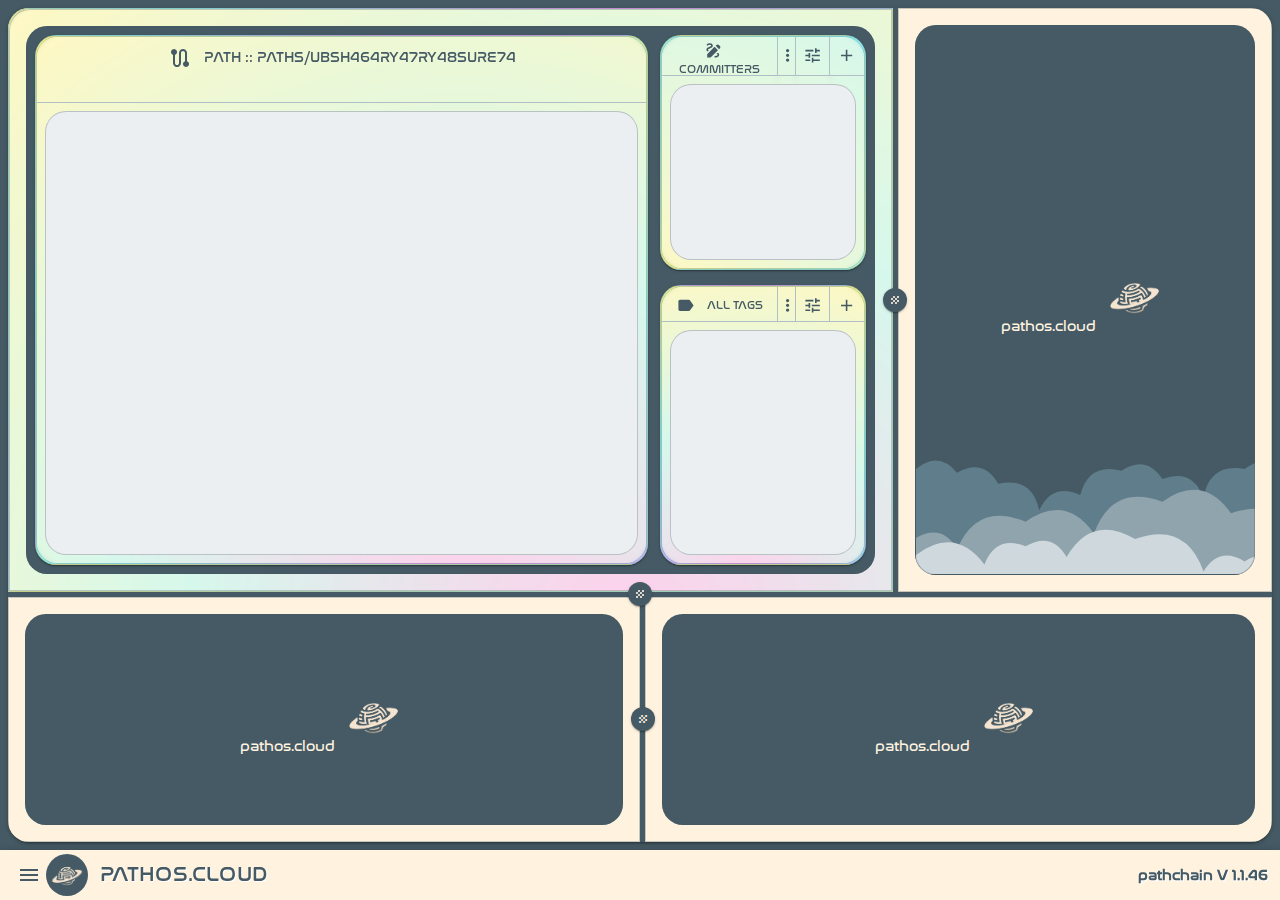
==== commit 7d3fea7b: ":egg: addin clouds and colors" ====
--- a/index.html
+++ b/index.html
@@ -1,3 +1,3 @@
-<!DOCTYPE html><html><head><title>Allegue's portfolio</title><meta charset=utf-8><meta name=description content="Allegue's portfolio"><meta name=format-detection content="telephone=no"><meta name=msapplication-tap-highlight content=no><meta name=viewport content="user-scalable=no,initial-scale=1,maximum-scale=1,minimum-scale=1,width=device-width"><link rel=icon type=image/png sizes=128x128 href="/icons/favicon-128x128.png"><link rel=icon type=image/png sizes=96x96 href="/icons/favicon-96x96.png"><link rel=icon type=image/png sizes=32x32 href="/icons/favicon-32x32.png"><link rel=icon type=image/png sizes=16x16 href="/icons/favicon-16x16.png"><link rel=icon type=image/ico href="/favicon.ico">  <script type="module" crossorigin src="/assets/index.2ec552ad.js"></script>
-  <link rel="stylesheet" href="/assets/index.c28996bd.css">
+<!DOCTYPE html><html><head><title>Allegue's portfolio</title><meta charset=utf-8><meta name=description content="Allegue's portfolio"><meta name=format-detection content="telephone=no"><meta name=msapplication-tap-highlight content=no><meta name=viewport content="user-scalable=no,initial-scale=1,maximum-scale=1,minimum-scale=1,width=device-width"><link rel=icon type=image/png sizes=128x128 href="/icons/favicon-128x128.png"><link rel=icon type=image/png sizes=96x96 href="/icons/favicon-96x96.png"><link rel=icon type=image/png sizes=32x32 href="/icons/favicon-32x32.png"><link rel=icon type=image/png sizes=16x16 href="/icons/favicon-16x16.png"><link rel=icon type=image/ico href="/favicon.ico">  <script type="module" crossorigin src="/assets/index.72c2f7ac.js"></script>
+  <link rel="stylesheet" href="/assets/index.1b84b5bb.css">
 </head><body><div id=q-app></div></body></html>--- a/assets/index.1b84b5bb.css
+++ b/assets/index.1b84b5bb.css
@@ -0,0 +1,5 @@
+@charset "UTF-8";@font-face{font-family:Roboto;font-style:normal;font-weight:100;src:url(/assets/KFOkCnqEu92Fr1MmgVxIIzQ.34e9582c.woff) format("woff")}@font-face{font-family:Roboto;font-style:normal;font-weight:300;src:url(/assets/KFOlCnqEu92Fr1MmSU5fBBc-.bf14c7d7.woff) format("woff")}@font-face{font-family:Roboto;font-style:normal;font-weight:400;src:url(/assets/KFOmCnqEu92Fr1Mu4mxM.f2abf7fb.woff) format("woff")}@font-face{font-family:Roboto;font-style:normal;font-weight:500;src:url(/assets/KFOlCnqEu92Fr1MmEU9fBBc-.9ce7f3ac.woff) format("woff")}@font-face{font-family:Roboto;font-style:normal;font-weight:700;src:url(/assets/KFOlCnqEu92Fr1MmWUlfBBc-.e0fd57c0.woff) format("woff")}@font-face{font-family:Roboto;font-style:normal;font-weight:900;src:url(/assets/KFOlCnqEu92Fr1MmYUtfBBc-.f6537e32.woff) format("woff")}@font-face{font-family:Material Icons;font-style:normal;font-weight:400;font-display:block;src:url(/assets/flUhRq6tzZclQEJ-Vdg-IuiaDsNcIhQ8tQ.4a4dbc62.woff2) format("woff2"),url(/assets/flUhRq6tzZclQEJ-Vdg-IuiaDsNa.fd84f88b.woff) format("woff")}.material-icons{font-family:Material Icons;font-weight:400;font-style:normal;display:inline-block;line-height:1;text-transform:none;letter-spacing:normal;word-wrap:normal;white-space:nowrap;direction:ltr;-webkit-font-smoothing:antialiased;text-rendering:optimizeLegibility;-moz-osx-font-smoothing:grayscale;font-feature-settings:"liga"}/*!
+ * * Quasar Framework v2.16.6
+ * * (c) 2015-present Razvan Stoenescu
+ * * Released under the MIT License.
+ * */*,*:before,*:after{box-sizing:inherit;-webkit-tap-highlight-color:transparent;-moz-tap-highlight-color:transparent}html,body,#q-app{width:100%;direction:ltr}body.platform-ios.within-iframe,body.platform-ios.within-iframe #q-app{width:100px;min-width:100%}html,body{margin:0;box-sizing:border-box}article,aside,details,figcaption,figure,footer,header,main,menu,nav,section,summary{display:block}abbr[title]{border-bottom:none;text-decoration:underline;-webkit-text-decoration:underline dotted;text-decoration:underline dotted}img{border-style:none}code,kbd,pre,samp{font-family:monospace,monospace;font-size:1em}hr{box-sizing:content-box;height:0;overflow:visible}button,input,optgroup,select,textarea{font:inherit;font-family:inherit;margin:0}optgroup{font-weight:700}button,input,select{overflow:visible;text-transform:none}button::-moz-focus-inner,input::-moz-focus-inner{border:0;padding:0}button:-moz-focusring,input:-moz-focusring{outline:1px dotted ButtonText}fieldset{padding:.35em .75em .625em}legend{box-sizing:border-box;color:inherit;display:table;max-width:100%;padding:0;white-space:normal}progress{vertical-align:baseline}textarea{overflow:auto}input[type=search]::-webkit-search-cancel-button,input[type=search]::-webkit-search-decoration{-webkit-appearance:none}.q-icon{line-height:1;width:1em;height:1em;flex-shrink:0;letter-spacing:normal;text-transform:none;white-space:nowrap;word-wrap:normal;direction:ltr;text-align:center;position:relative;box-sizing:content-box;fill:currentColor}.q-icon:before,.q-icon:after{width:100%;height:100%;display:flex!important;align-items:center;justify-content:center}.q-icon>svg,.q-icon>img{width:100%;height:100%}.q-icon,.material-icons,.material-icons-outlined,.material-icons-round,.material-icons-sharp,.material-symbols-outlined,.material-symbols-rounded,.material-symbols-sharp{-webkit-user-select:none;user-select:none;cursor:inherit;font-size:inherit;display:inline-flex;align-items:center;justify-content:center;vertical-align:middle}.q-panel{height:100%;width:100%}.q-panel>div{height:100%;width:100%}.q-panel-parent{overflow:hidden;position:relative}.q-loading-bar{position:fixed;z-index:9998;transition:transform .5s cubic-bezier(0,0,.2,1),opacity .5s;background:#f44336}.q-loading-bar--top{left:0;right:0;top:0;width:100%}.q-loading-bar--bottom{left:0;right:0;bottom:0;width:100%}.q-loading-bar--right{top:0;bottom:0;right:0;height:100%}.q-loading-bar--left{top:0;bottom:0;left:0;height:100%}.q-avatar{position:relative;vertical-align:middle;display:inline-block;border-radius:50%;font-size:48px;height:1em;width:1em}.q-avatar__content{font-size:.5em;line-height:.5em}.q-avatar__content,.q-avatar img:not(.q-icon):not(.q-img__image){border-radius:inherit;height:inherit;width:inherit}.q-avatar--square{border-radius:0}.q-badge{background-color:var(--q-primary);color:#fff;padding:2px 6px;border-radius:4px;font-size:12px;line-height:12px;min-height:12px;font-weight:400;vertical-align:baseline}.q-badge--single-line{white-space:nowrap}.q-badge--multi-line{word-break:break-all;word-wrap:break-word}.q-badge--floating{position:absolute;top:-4px;right:-3px;cursor:inherit}.q-badge--transparent{opacity:.8}.q-badge--outline{background-color:transparent;border:1px solid currentColor}.q-badge--rounded{border-radius:1em}.q-banner{min-height:54px;padding:8px 16px;background:#fff}.q-banner--top-padding{padding-top:14px}.q-banner__avatar{min-width:1px!important}.q-banner__avatar>.q-avatar{font-size:46px}.q-banner__avatar>.q-icon{font-size:40px}.q-banner__avatar:not(:empty)+.q-banner__content{padding-left:16px}.q-banner__actions.col-auto{padding-left:16px}.q-banner__actions.col-all .q-btn-item{margin:4px 0 0 4px}.q-banner--dense{min-height:32px;padding:8px}.q-banner--dense.q-banner--top-padding{padding-top:12px}.q-banner--dense .q-banner__avatar>.q-avatar,.q-banner--dense .q-banner__avatar>.q-icon{font-size:28px}.q-banner--dense .q-banner__avatar:not(:empty)+.q-banner__content{padding-left:8px}.q-banner--dense .q-banner__actions.col-auto{padding-left:8px}.q-bar{background:rgba(0,0,0,.2)}.q-bar>.q-icon{margin-left:2px}.q-bar>div,.q-bar>div+.q-icon{margin-left:8px}.q-bar>.q-btn{margin-left:2px}.q-bar>.q-icon:first-child,.q-bar>.q-btn:first-child,.q-bar>div:first-child{margin-left:0}.q-bar--standard{padding:0 12px;height:32px;font-size:18px}.q-bar--standard>div{font-size:16px}.q-bar--standard .q-btn{font-size:11px}.q-bar--dense{padding:0 8px;height:24px;font-size:14px}.q-bar--dense .q-btn{font-size:8px}.q-bar--dark{background:rgba(255,255,255,.15)}.q-breadcrumbs__el{color:inherit}.q-breadcrumbs__el-icon{font-size:125%}.q-breadcrumbs__el-icon--with-label{margin-right:8px}[dir=rtl] .q-breadcrumbs__separator .q-icon{transform:scaleX(-1)}.q-btn{display:inline-flex;flex-direction:column;align-items:stretch;position:relative;outline:0;border:0;vertical-align:middle;font-size:14px;line-height:1.715em;text-decoration:none;color:inherit;background:transparent;font-weight:500;text-transform:uppercase;text-align:center;width:auto;height:auto;cursor:default;padding:4px 16px;min-height:2.572em}.q-btn .q-icon,.q-btn .q-spinner{font-size:1.715em}.q-btn.disabled{opacity:.7!important}.q-btn:before{content:"";display:block;position:absolute;left:0;right:0;top:0;bottom:0;border-radius:inherit;box-shadow:0 1px 5px #0003,0 2px 2px #00000024,0 3px 1px -2px #0000001f}.q-btn--actionable{cursor:pointer}.q-btn--actionable.q-btn--standard:before{transition:box-shadow .3s cubic-bezier(.25,.8,.5,1)}.q-btn--actionable.q-btn--standard:active:before,.q-btn--actionable.q-btn--standard.q-btn--active:before{box-shadow:0 3px 5px -1px #0003,0 5px 8px #00000024,0 1px 14px #0000001f}.q-btn--no-uppercase{text-transform:none}.q-btn--rectangle{border-radius:3px}.q-btn--outline{background:transparent!important}.q-btn--outline:before{border:1px solid currentColor}.q-btn--push{border-radius:7px}.q-btn--push:before{border-bottom:3px solid rgba(0,0,0,.15)}.q-btn--push.q-btn--actionable{transition:transform .3s cubic-bezier(.25,.8,.5,1)}.q-btn--push.q-btn--actionable:before{transition:border-width .3s cubic-bezier(.25,.8,.5,1)}.q-btn--push.q-btn--actionable:active,.q-btn--push.q-btn--actionable.q-btn--active{transform:translateY(2px)}.q-btn--push.q-btn--actionable:active:before,.q-btn--push.q-btn--actionable.q-btn--active:before{border-bottom-width:0}.q-btn--rounded{border-radius:28px}.q-btn--round{border-radius:50%;padding:0;min-width:3em;min-height:3em}.q-btn--square{border-radius:0}.q-btn--flat:before,.q-btn--outline:before,.q-btn--unelevated:before{box-shadow:none}.q-btn--dense{padding:.285em;min-height:2em}.q-btn--dense.q-btn--round{padding:0;min-height:2.4em;min-width:2.4em}.q-btn--dense .on-left{margin-right:6px}.q-btn--dense .on-right{margin-left:6px}.q-btn--fab .q-icon,.q-btn--fab-mini .q-icon{font-size:24px}.q-btn--fab{padding:16px;min-height:56px;min-width:56px}.q-btn--fab .q-icon{margin:auto}.q-btn--fab-mini{padding:8px;min-height:40px;min-width:40px}.q-btn__content{transition:opacity .3s;z-index:0}.q-btn__content--hidden{opacity:0;pointer-events:none}.q-btn__progress{border-radius:inherit;z-index:0}.q-btn__progress-indicator{z-index:-1;transform:translate(-100%);background:rgba(255,255,255,.25)}.q-btn__progress--dark .q-btn__progress-indicator{background:rgba(0,0,0,.2)}.q-btn--flat .q-btn__progress-indicator,.q-btn--outline .q-btn__progress-indicator{opacity:.2;background:currentColor}.q-btn-dropdown--split .q-btn-dropdown__arrow-container{padding:0 4px}.q-btn-dropdown--split .q-btn-dropdown__arrow-container.q-btn--outline{border-left:1px solid currentColor}.q-btn-dropdown--split .q-btn-dropdown__arrow-container:not(.q-btn--outline){border-left:1px solid rgba(255,255,255,.3)}.q-btn-dropdown--simple *+.q-btn-dropdown__arrow{margin-left:8px}.q-btn-dropdown__arrow{transition:transform .28s}.q-btn-dropdown--current{flex-grow:1}.q-btn-group{border-radius:3px;box-shadow:0 1px 5px #0003,0 2px 2px #00000024,0 3px 1px -2px #0000001f;vertical-align:middle}.q-btn-group>.q-btn-item{border-radius:inherit;align-self:stretch}.q-btn-group>.q-btn-item:before{box-shadow:none}.q-btn-group>.q-btn-item .q-badge--floating{right:0}.q-btn-group>.q-btn-group{box-shadow:none}.q-btn-group>.q-btn-group:first-child>.q-btn:first-child{border-top-left-radius:inherit;border-bottom-left-radius:inherit}.q-btn-group>.q-btn-group:last-child>.q-btn:last-child{border-top-right-radius:inherit;border-bottom-right-radius:inherit}.q-btn-group>.q-btn-group:not(:first-child)>.q-btn:first-child:before{border-left:0}.q-btn-group>.q-btn-group:not(:last-child)>.q-btn:last-child:before{border-right:0}.q-btn-group>.q-btn-item:not(:last-child){border-top-right-radius:0;border-bottom-right-radius:0}.q-btn-group>.q-btn-item:not(:first-child){border-top-left-radius:0;border-bottom-left-radius:0}.q-btn-group>.q-btn-item.q-btn--standard:before{z-index:-1}.q-btn-group--push{border-radius:7px}.q-btn-group--push>.q-btn--push.q-btn--actionable{transform:none}.q-btn-group--push>.q-btn--push.q-btn--actionable .q-btn__content{transition:margin-top .3s cubic-bezier(.25,.8,.5,1),margin-bottom .3s cubic-bezier(.25,.8,.5,1)}.q-btn-group--push>.q-btn--push.q-btn--actionable:active .q-btn__content,.q-btn-group--push>.q-btn--push.q-btn--actionable.q-btn--active .q-btn__content{margin-top:2px;margin-bottom:-2px}.q-btn-group--rounded{border-radius:28px}.q-btn-group--square{border-radius:0}.q-btn-group--flat,.q-btn-group--outline,.q-btn-group--unelevated{box-shadow:none}.q-btn-group--outline>.q-separator{display:none}.q-btn-group--outline>.q-btn-item+.q-btn-item:before{border-left:0}.q-btn-group--outline>.q-btn-item:not(:last-child):before{border-right:0}.q-btn-group--stretch{align-self:stretch;border-radius:0}.q-btn-group--glossy>.q-btn-item{background-image:linear-gradient(to bottom,rgba(255,255,255,.3),rgba(255,255,255,0) 50%,rgba(0,0,0,.12) 51%,rgba(0,0,0,.04))!important}.q-btn-group--spread>.q-btn-group{display:flex!important}.q-btn-group--spread>.q-btn-item,.q-btn-group--spread>.q-btn-group>.q-btn-item:not(.q-btn-dropdown__arrow-container){width:auto;min-width:0;max-width:100%;flex:10000 1 0%}.q-btn-toggle{position:relative}.q-card{box-shadow:0 1px 5px #0003,0 2px 2px #00000024,0 3px 1px -2px #0000001f;border-radius:4px;vertical-align:top;background:#fff;position:relative}.q-card>div:not(.q--avoid-card-border),.q-card>img:not(.q--avoid-card-border){border-radius:0}.q-card>div:nth-child(1 of :not(.q--avoid-card-border)),.q-card>img:nth-child(1 of :not(.q--avoid-card-border)){border-top:0;border-top-left-radius:inherit;border-top-right-radius:inherit}.q-card>div:nth-last-child(1 of :not(.q--avoid-card-border)),.q-card>img:nth-last-child(1 of :not(.q--avoid-card-border)){border-bottom:0;border-bottom-left-radius:inherit;border-bottom-right-radius:inherit}.q-card>div:not(.q--avoid-card-border){border-left:0;border-right:0;box-shadow:none}.q-card--bordered{border:1px solid rgba(0,0,0,.12)}.q-card--dark{border-color:#ffffff47;box-shadow:0 1px 5px #fff3,0 2px 2px #ffffff24,0 3px 1px -2px #ffffff1f}.q-card__section{position:relative}.q-card__section--vert{padding:16px}.q-card__section--horiz>div:not(.q--avoid-card-border),.q-card__section--horiz>img:not(.q--avoid-card-border){border-radius:0}.q-card__section--horiz>div:nth-child(1 of :not(.q--avoid-card-border)),.q-card__section--horiz>img:nth-child(1 of :not(.q--avoid-card-border)){border-top-left-radius:inherit;border-bottom-left-radius:inherit}.q-card__section--horiz>div:nth-last-child(1 of :not(.q--avoid-card-border)),.q-card__section--horiz>img:nth-last-child(1 of :not(.q--avoid-card-border)){border-top-right-radius:inherit;border-bottom-right-radius:inherit}.q-card__section--horiz>div:not(.q--avoid-card-border){border-top:0;border-bottom:0;box-shadow:none}.q-card__actions{padding:8px;align-items:center}.q-card__actions .q-btn--rectangle{padding:0 8px}.q-card__actions--horiz>.q-btn-item+.q-btn-item,.q-card__actions--horiz>.q-btn-group+.q-btn-item,.q-card__actions--horiz>.q-btn-item+.q-btn-group{margin-left:8px}.q-card__actions--vert>.q-btn-item.q-btn--round{align-self:center}.q-card__actions--vert>.q-btn-item+.q-btn-item,.q-card__actions--vert>.q-btn-group+.q-btn-item,.q-card__actions--vert>.q-btn-item+.q-btn-group{margin-top:4px}.q-card__actions--vert>.q-btn-group>.q-btn-item{flex-grow:1}.q-card>img{display:block;width:100%;max-width:100%;border:0}.q-carousel{background-color:#fff;height:400px}.q-carousel__slide{min-height:100%;background-size:cover;background-position:50%}.q-carousel__slide,.q-carousel .q-carousel--padding{padding:16px}.q-carousel__slides-container{height:100%}.q-carousel__control{color:#fff}.q-carousel__arrow{pointer-events:none}.q-carousel__arrow .q-icon{font-size:28px}.q-carousel__arrow .q-btn{pointer-events:all}.q-carousel__prev-arrow--horizontal,.q-carousel__next-arrow--horizontal{top:16px;bottom:16px}.q-carousel__prev-arrow--horizontal{left:16px}.q-carousel__next-arrow--horizontal{right:16px}.q-carousel__prev-arrow--vertical,.q-carousel__next-arrow--vertical{left:16px;right:16px}.q-carousel__prev-arrow--vertical{top:16px}.q-carousel__next-arrow--vertical{bottom:16px}.q-carousel__navigation--top,.q-carousel__navigation--bottom{left:16px;right:16px;overflow-x:auto;overflow-y:hidden}.q-carousel__navigation--top{top:16px}.q-carousel__navigation--bottom{bottom:16px}.q-carousel__navigation--left,.q-carousel__navigation--right{top:16px;bottom:16px;overflow-x:hidden;overflow-y:auto}.q-carousel__navigation--left>.q-carousel__navigation-inner,.q-carousel__navigation--right>.q-carousel__navigation-inner{flex-direction:column}.q-carousel__navigation--left{left:16px}.q-carousel__navigation--right{right:16px}.q-carousel__navigation-inner{flex:1 1 auto}.q-carousel__navigation .q-btn{margin:6px 4px;padding:5px}.q-carousel__navigation-icon--inactive{opacity:.7}.q-carousel .q-carousel__thumbnail{margin:2px;height:50px;width:auto;display:inline-block;cursor:pointer;border:1px solid transparent;border-radius:4px;vertical-align:middle;opacity:.7;transition:opacity .3s}.q-carousel .q-carousel__thumbnail:hover,.q-carousel .q-carousel__thumbnail--active{opacity:1}.q-carousel .q-carousel__thumbnail--active{border-color:currentColor;cursor:default}.q-carousel--navigation-top.q-carousel--with-padding .q-carousel__slide,.q-carousel--navigation-top .q-carousel--padding,.q-carousel--arrows-vertical.q-carousel--with-padding .q-carousel__slide,.q-carousel--arrows-vertical .q-carousel--padding{padding-top:60px}.q-carousel--navigation-bottom.q-carousel--with-padding .q-carousel__slide,.q-carousel--navigation-bottom .q-carousel--padding,.q-carousel--arrows-vertical.q-carousel--with-padding .q-carousel__slide,.q-carousel--arrows-vertical .q-carousel--padding{padding-bottom:60px}.q-carousel--navigation-left.q-carousel--with-padding .q-carousel__slide,.q-carousel--navigation-left .q-carousel--padding,.q-carousel--arrows-horizontal.q-carousel--with-padding .q-carousel__slide,.q-carousel--arrows-horizontal .q-carousel--padding{padding-left:60px}.q-carousel--navigation-right.q-carousel--with-padding .q-carousel__slide,.q-carousel--navigation-right .q-carousel--padding,.q-carousel--arrows-horizontal.q-carousel--with-padding .q-carousel__slide,.q-carousel--arrows-horizontal .q-carousel--padding{padding-right:60px}.q-carousel.fullscreen{height:100%}.q-message-name,.q-message-stamp,.q-message-label{font-size:small}.q-message-label{margin:24px 0;text-align:center}.q-message-stamp{color:inherit;margin-top:4px;opacity:.6;display:none}.q-message-avatar{border-radius:50%;width:48px;height:48px;min-width:48px}.q-message{margin-bottom:8px}.q-message:first-child .q-message-label{margin-top:0}.q-message-avatar--received{margin-right:8px}.q-message-text--received{color:#81c784;border-radius:4px 4px 4px 0}.q-message-text--received:last-child:before{right:100%;border-right:0 solid transparent;border-left:8px solid transparent;border-bottom:8px solid currentColor}.q-message-text-content--received{color:#000}.q-message-name--sent{text-align:right}.q-message-avatar--sent{margin-left:8px}.q-message-container--sent{flex-direction:row-reverse}.q-message-text--sent{color:#e0e0e0;border-radius:4px 4px 0}.q-message-text--sent:last-child:before{left:100%;border-left:0 solid transparent;border-right:8px solid transparent;border-bottom:8px solid currentColor}.q-message-text-content--sent{color:#000}.q-message-text{background:currentColor;padding:8px;line-height:1.2;word-break:break-word;position:relative}.q-message-text+.q-message-text{margin-top:3px}.q-message-text:last-child{min-height:48px}.q-message-text:last-child .q-message-stamp{display:block}.q-message-text:last-child:before{content:"";position:absolute;bottom:0;width:0;height:0}.q-checkbox{vertical-align:middle}.q-checkbox__native{width:1px;height:1px}.q-checkbox__bg,.q-checkbox__icon-container{-webkit-user-select:none;user-select:none}.q-checkbox__bg{top:25%;left:25%;width:50%;height:50%;border:2px solid currentColor;border-radius:2px;transition:background .22s cubic-bezier(0,0,.2,1) 0ms;-webkit-print-color-adjust:exact}.q-checkbox__icon{color:currentColor;font-size:.5em}.q-checkbox__svg{color:#fff}.q-checkbox__truthy{stroke:currentColor;stroke-width:3.12px;stroke-dashoffset:29.78334;stroke-dasharray:29.78334}.q-checkbox__indet{fill:currentColor;transform-origin:50% 50%;transform:rotate(-280deg) scale(0)}.q-checkbox__inner{font-size:40px;width:1em;min-width:1em;height:1em;outline:0;border-radius:50%;color:#0000008a}.q-checkbox__inner--truthy,.q-checkbox__inner--indet{color:var(--q-primary)}.q-checkbox__inner--truthy .q-checkbox__bg,.q-checkbox__inner--indet .q-checkbox__bg{background:currentColor}.q-checkbox__inner--truthy path{stroke-dashoffset:0;transition:stroke-dashoffset .18s cubic-bezier(.4,0,.6,1) 0ms}.q-checkbox__inner--indet .q-checkbox__indet{transform:rotate(0) scale(1);transition:transform .22s cubic-bezier(0,0,.2,1) 0ms}.q-checkbox.disabled{opacity:.75!important}.q-checkbox--dark .q-checkbox__inner{color:#ffffffb3}.q-checkbox--dark .q-checkbox__inner:before{opacity:.32!important}.q-checkbox--dark .q-checkbox__inner--truthy,.q-checkbox--dark .q-checkbox__inner--indet{color:var(--q-primary)}.q-checkbox--dense .q-checkbox__inner{width:.5em;min-width:.5em;height:.5em}.q-checkbox--dense .q-checkbox__bg{left:5%;top:5%;width:90%;height:90%}.q-checkbox--dense .q-checkbox__label{padding-left:.5em}.q-checkbox--dense.reverse .q-checkbox__label{padding-left:0;padding-right:.5em}body.desktop .q-checkbox:not(.disabled) .q-checkbox__inner:before{content:"";position:absolute;top:0;right:0;bottom:0;left:0;border-radius:50%;background:currentColor;opacity:.12;transform:scale3d(0,0,1);transition:transform .22s cubic-bezier(0,0,.2,1)}body.desktop .q-checkbox:not(.disabled):focus .q-checkbox__inner:before,body.desktop .q-checkbox:not(.disabled):hover .q-checkbox__inner:before{transform:scaleZ(1)}body.desktop .q-checkbox--dense:not(.disabled):focus .q-checkbox__inner:before,body.desktop .q-checkbox--dense:not(.disabled):hover .q-checkbox__inner:before{transform:scale3d(1.4,1.4,1)}.q-chip{vertical-align:middle;border-radius:16px;outline:0;position:relative;height:2em;max-width:100%;margin:4px;background:#e0e0e0;color:#000000de;font-size:14px;padding:.5em .9em}.q-chip--colored .q-chip__icon,.q-chip--dark .q-chip__icon{color:inherit}.q-chip--outline{background:transparent!important;border:1px solid currentColor}.q-chip .q-avatar{font-size:2em;margin-left:-.45em;margin-right:.2em;border-radius:16px}.q-chip--selected .q-avatar{display:none}.q-chip__icon{color:#0000008a;font-size:1.5em;margin:-.2em}.q-chip__icon--left{margin-right:.2em}.q-chip__icon--right{margin-left:.2em}.q-chip__icon--remove{margin-left:.1em;margin-right:-.5em;opacity:.6;outline:0}.q-chip__icon--remove:hover,.q-chip__icon--remove:focus{opacity:1}.q-chip__content{white-space:nowrap}.q-chip--dense{border-radius:12px;padding:0 .4em;height:1.5em}.q-chip--dense .q-avatar{font-size:1.5em;margin-left:-.27em;margin-right:.1em;border-radius:12px}.q-chip--dense .q-chip__icon{font-size:1.25em}.q-chip--dense .q-chip__icon--left{margin-right:.195em}.q-chip--dense .q-chip__icon--remove{margin-right:-.25em}.q-chip--square{border-radius:4px}.q-chip--square .q-avatar{border-radius:3px 0 0 3px}body.desktop .q-chip--clickable:focus{box-shadow:0 1px 3px #0003,0 1px 1px #00000024,0 2px 1px -1px #0000001f}body.desktop.body--dark .q-chip--clickable:focus{box-shadow:0 1px 3px #fff3,0 1px 1px #ffffff24,0 2px 1px -1px #ffffff1f}.q-circular-progress{display:inline-block;position:relative;vertical-align:middle;width:1em;height:1em;line-height:1}.q-circular-progress.q-focusable{border-radius:50%}.q-circular-progress__svg{width:100%;height:100%}.q-circular-progress__text{font-size:.25em}.q-circular-progress--indeterminate .q-circular-progress__svg{transform-origin:50% 50%;animation:q-spin 2s linear infinite}.q-circular-progress--indeterminate .q-circular-progress__circle{stroke-dasharray:1 400;stroke-dashoffset:0;animation:q-circular-progress-circle 1.5s ease-in-out infinite}@keyframes q-circular-progress-circle{0%{stroke-dasharray:1,400;stroke-dashoffset:0}50%{stroke-dasharray:400,400;stroke-dashoffset:-100}to{stroke-dasharray:400,400;stroke-dashoffset:-300}}.q-color-picker{overflow:hidden;background:#fff;max-width:350px;vertical-align:top;min-width:180px;border-radius:4px;box-shadow:0 1px 5px #0003,0 2px 2px #00000024,0 3px 1px -2px #0000001f}.q-color-picker .q-tab{padding:0!important}.q-color-picker--bordered{border:1px solid rgba(0,0,0,.12)}.q-color-picker__header-tabs{height:32px}.q-color-picker__header input{line-height:24px;border:0}.q-color-picker__header .q-tab{min-height:32px!important;height:32px!important}.q-color-picker__header .q-tab--inactive{background:linear-gradient(to top,rgba(0,0,0,.3) 0%,rgba(0,0,0,.15) 25%,rgba(0,0,0,.1))}.q-color-picker__error-icon{bottom:2px;right:2px;font-size:24px;opacity:0;transition:opacity .3s ease-in}.q-color-picker__header-content{position:relative;background:#fff}.q-color-picker__header-content--light{color:#000}.q-color-picker__header-content--dark{color:#fff}.q-color-picker__header-content--dark .q-tab--inactive:before{content:"";position:absolute;top:0;right:0;bottom:0;left:0;background:rgba(255,255,255,.2)}.q-color-picker__header-banner{height:36px}.q-color-picker__header-bg{background:#fff;background-image:url([data-uri])!important}.q-color-picker__footer{height:36px}.q-color-picker__footer .q-tab{min-height:36px!important;height:36px!important}.q-color-picker__footer .q-tab--inactive{background:linear-gradient(to bottom,rgba(0,0,0,.3) 0%,rgba(0,0,0,.15) 25%,rgba(0,0,0,.1))}.q-color-picker__spectrum{width:100%;height:100%}.q-color-picker__spectrum-tab{padding:0!important}.q-color-picker__spectrum-white{background:linear-gradient(to right,#fff,rgba(255,255,255,0))}.q-color-picker__spectrum-black{background:linear-gradient(to top,#000,rgba(0,0,0,0))}.q-color-picker__spectrum-circle{width:10px;height:10px;box-shadow:0 0 0 1.5px #fff,inset 0 0 1px 1px #0000004d,0 0 1px 2px #0006;border-radius:50%;transform:translate(-5px,-5px)}.q-color-picker__hue .q-slider__track{background:linear-gradient(to right,#f00 0%,#ff0 17%,#0f0 33%,#0ff 50%,#00f 67%,#f0f 83%,#f00 100%)!important;opacity:1}.q-color-picker__alpha .q-slider__track-container{padding-top:0}.q-color-picker__alpha .q-slider__track:before{content:"";position:absolute;top:0;right:0;bottom:0;left:0;border-radius:inherit;background:linear-gradient(90deg,rgba(255,255,255,0),#757575)}.q-color-picker__sliders{padding:0 16px}.q-color-picker__sliders .q-slider__thumb{color:#424242}.q-color-picker__sliders .q-slider__thumb path{stroke-width:2px;fill:transparent}.q-color-picker__sliders .q-slider--active path{stroke-width:3px}.q-color-picker__tune-tab .q-slider{margin-left:18px;margin-right:18px}.q-color-picker__tune-tab input{font-size:11px;border:1px solid #e0e0e0;border-radius:4px;width:3.5em}.q-color-picker__palette-tab{padding:0!important}.q-color-picker__palette-rows--editable .q-color-picker__cube{cursor:pointer}.q-color-picker__cube{padding-bottom:10%;width:10%!important}.q-color-picker input{color:inherit;background:transparent;outline:0;text-align:center}.q-color-picker .q-tabs{overflow:hidden}.q-color-picker .q-tab--active{box-shadow:0 0 14px 3px #0003}.q-color-picker .q-tab--active .q-focus-helper,.q-color-picker .q-tab__indicator{display:none}.q-color-picker .q-tab-panels{background:inherit}.q-color-picker--dark{box-shadow:0 1px 5px #fff3,0 2px 2px #ffffff24,0 3px 1px -2px #ffffff1f}.q-color-picker--dark .q-color-picker__tune-tab input{border:1px solid rgba(255,255,255,.3)}.q-color-picker--dark .q-slider__thumb{color:#fafafa}.q-date{display:inline-flex;box-shadow:0 1px 5px #0003,0 2px 2px #00000024,0 3px 1px -2px #0000001f;border-radius:4px;background:#fff;width:290px;min-width:290px;max-width:100%}.q-date--bordered{border:1px solid rgba(0,0,0,.12)}.q-date__header{border-top-left-radius:inherit;color:#fff;background-color:var(--q-primary);padding:16px}.q-date__actions{padding:0 16px 16px}.q-date__content,.q-date__main{outline:0}.q-date__content .q-btn{font-weight:400}.q-date__header-link{opacity:.64;outline:0;transition:opacity .3s ease-out}.q-date__header-link--active,.q-date__header-link:hover,.q-date__header-link:focus{opacity:1}.q-date__header-subtitle{font-size:14px;line-height:1.75;letter-spacing:.00938em}.q-date__header-title-label{font-size:24px;line-height:1.2;letter-spacing:.00735em}.q-date__view{height:100%;width:100%;min-height:290px;padding:16px}.q-date__navigation{height:12.5%}.q-date__navigation>div:first-child{width:8%;min-width:24px;justify-content:flex-end}.q-date__navigation>div:last-child{width:8%;min-width:24px;justify-content:flex-start}.q-date__calendar-weekdays{height:12.5%}.q-date__calendar-weekdays>div{opacity:.38;font-size:12px}.q-date__calendar-item{display:inline-flex;align-items:center;justify-content:center;vertical-align:middle;width:14.285%!important;height:12.5%!important;position:relative;padding:1px}.q-date__calendar-item:after{content:"";position:absolute;pointer-events:none;top:1px;right:0;bottom:1px;left:0;border-style:dashed;border-color:transparent;border-width:1px}.q-date__calendar-item>div,.q-date__calendar-item button{width:30px;height:30px;border-radius:50%}.q-date__calendar-item>div{line-height:30px;text-align:center}.q-date__calendar-item>button{line-height:22px}.q-date__calendar-item--out{opacity:.18}.q-date__calendar-item--fill{visibility:hidden}.q-date__range:before,.q-date__range-from:before,.q-date__range-to:before{content:"";background-color:currentColor;position:absolute;top:1px;bottom:1px;left:0;right:0;opacity:.3}.q-date__range:nth-child(7n-6):before,.q-date__range-from:nth-child(7n-6):before,.q-date__range-to:nth-child(7n-6):before{border-top-left-radius:0;border-bottom-left-radius:0}.q-date__range:nth-child(7n):before,.q-date__range-from:nth-child(7n):before,.q-date__range-to:nth-child(7n):before{border-top-right-radius:0;border-bottom-right-radius:0}.q-date__range-from:before{left:50%}.q-date__range-to:before{right:50%}.q-date__edit-range:after{border-color:currentColor transparent}.q-date__edit-range:nth-child(7n-6):after{border-top-left-radius:0;border-bottom-left-radius:0}.q-date__edit-range:nth-child(7n):after{border-top-right-radius:0;border-bottom-right-radius:0}.q-date__edit-range-from:after,.q-date__edit-range-from-to:after{left:4px;border-left-color:currentColor;border-top-color:currentColor;border-bottom-color:currentColor;border-top-left-radius:28px;border-bottom-left-radius:28px}.q-date__edit-range-to:after,.q-date__edit-range-from-to:after{right:4px;border-right-color:currentColor;border-top-color:currentColor;border-bottom-color:currentColor;border-top-right-radius:28px;border-bottom-right-radius:28px}.q-date__calendar-days-container{height:75%;min-height:192px}.q-date__calendar-days>div{height:16.66%!important}.q-date__event{position:absolute;bottom:2px;left:50%;height:5px;width:8px;border-radius:5px;background-color:var(--q-secondary);transform:translate3d(-50%,0,0)}.q-date__today{box-shadow:0 0 1px 0 currentColor}.q-date__years-content{padding:0 8px}.q-date__years-item,.q-date__months-item{flex:0 0 33.3333%}.q-date.disabled .q-date__header,.q-date.disabled .q-date__content,.q-date--readonly .q-date__header,.q-date--readonly .q-date__content{pointer-events:none}.q-date--readonly .q-date__navigation{display:none}.q-date--portrait{flex-direction:column}.q-date--portrait-standard .q-date__content{height:calc(100% - 86px)}.q-date--portrait-standard .q-date__header{border-top-right-radius:inherit;height:86px}.q-date--portrait-standard .q-date__header-title{align-items:center;height:30px}.q-date--portrait-minimal .q-date__content{height:100%}.q-date--landscape{flex-direction:row;align-items:stretch;min-width:420px}.q-date--landscape>div{display:flex;flex-direction:column}.q-date--landscape .q-date__content{height:100%}.q-date--landscape-standard{min-width:420px}.q-date--landscape-standard .q-date__header{border-bottom-left-radius:inherit;min-width:110px;width:110px}.q-date--landscape-standard .q-date__header-title{flex-direction:column}.q-date--landscape-standard .q-date__header-today{margin-top:12px;margin-left:-8px}.q-date--landscape-minimal{width:310px}.q-date--dark{box-shadow:0 1px 5px #fff3,0 2px 2px #ffffff24,0 3px 1px -2px #ffffff1f;border-color:#ffffff47}.q-dialog__title{font-size:1.25rem;font-weight:500;line-height:2rem;letter-spacing:.0125em}.q-dialog__progress{font-size:4rem}.q-dialog__inner{outline:0}.q-dialog__inner>div{pointer-events:all;overflow:auto;-webkit-overflow-scrolling:touch;will-change:scroll-position;border-radius:4px}.q-dialog__inner--square>div{border-radius:0!important}.q-dialog__inner>.q-card>.q-card__actions .q-btn--rectangle{min-width:64px}.q-dialog__inner--minimized{padding:24px}.q-dialog__inner--minimized>div{max-height:calc(100vh - 48px)}.q-dialog__inner--maximized>div{height:100%;width:100%;max-height:100vh;max-width:100vw;border-radius:0!important;top:0!important;left:0!important}.q-dialog__inner--top,.q-dialog__inner--bottom{padding-top:0!important;padding-bottom:0!important}.q-dialog__inner--right,.q-dialog__inner--left{padding-right:0!important;padding-left:0!important}.q-dialog__inner--left:not(.q-dialog__inner--animating)>div,.q-dialog__inner--top:not(.q-dialog__inner--animating)>div{border-top-left-radius:0}.q-dialog__inner--right:not(.q-dialog__inner--animating)>div,.q-dialog__inner--top:not(.q-dialog__inner--animating)>div{border-top-right-radius:0}.q-dialog__inner--left:not(.q-dialog__inner--animating)>div,.q-dialog__inner--bottom:not(.q-dialog__inner--animating)>div{border-bottom-left-radius:0}.q-dialog__inner--right:not(.q-dialog__inner--animating)>div,.q-dialog__inner--bottom:not(.q-dialog__inner--animating)>div{border-bottom-right-radius:0}.q-dialog__inner--fullwidth>div{width:100%!important;max-width:100%!important}.q-dialog__inner--fullheight>div{height:100%!important;max-height:100%!important}.q-dialog__backdrop{z-index:-1;pointer-events:all;outline:0;background:rgba(0,0,0,.4)}body.platform-ios .q-dialog__inner--minimized>div,body.platform-android:not(.native-mobile) .q-dialog__inner--minimized>div{max-height:calc(100vh - 108px)}body.q-ios-padding .q-dialog__inner{padding-top:20px!important;padding-top:env(safe-area-inset-top)!important;padding-bottom:env(safe-area-inset-bottom)!important}body.q-ios-padding .q-dialog__inner>div{max-height:calc(100vh - env(safe-area-inset-top) - env(safe-area-inset-bottom))!important}@media (max-width: 599.98px){.q-dialog__inner--top,.q-dialog__inner--bottom{padding-left:0;padding-right:0}.q-dialog__inner--top>div,.q-dialog__inner--bottom>div{width:100%!important}}@media (min-width: 600px){.q-dialog__inner--minimized>div{max-width:560px}}.q-body--dialog{overflow:hidden}.q-editor{border:1px solid rgba(0,0,0,.12);border-radius:4px;background-color:#fff}.q-editor.disabled{border-style:dashed}.q-editor>div:first-child,.q-editor__toolbars-container,.q-editor__toolbars-container>div:first-child{border-top-left-radius:inherit;border-top-right-radius:inherit}.q-editor__content{outline:0;padding:10px;min-height:10em;border-bottom-left-radius:inherit;border-bottom-right-radius:inherit;overflow:auto;max-width:100%}.q-editor__content pre{white-space:pre-wrap}.q-editor__content hr{border:0;outline:0;margin:1px;height:1px;background:rgba(0,0,0,.12)}.q-editor__content:empty:not(:focus):before{content:attr(placeholder);opacity:.7}.q-editor__toolbar{border-bottom:1px solid rgba(0,0,0,.12);min-height:32px}.q-editor__toolbars-container{max-width:100%}.q-editor .q-btn{margin:4px}.q-editor__toolbar-group{position:relative;margin:0 4px}.q-editor__toolbar-group+.q-editor__toolbar-group:before{content:"";position:absolute;left:-4px;top:4px;bottom:4px;width:1px;background:rgba(0,0,0,.12)}.q-editor__link-input{color:inherit;text-decoration:none;text-transform:none;border:none;border-radius:0;background:none;outline:0}.q-editor--flat,.q-editor--flat .q-editor__toolbar{border:0}.q-editor--dense .q-editor__toolbar-group{display:flex;align-items:center;flex-wrap:nowrap}.q-editor--dark{border-color:#ffffff47}.q-editor--dark .q-editor__content hr{background:rgba(255,255,255,.28)}.q-editor--dark .q-editor__toolbar{border-color:#ffffff47}.q-editor--dark .q-editor__toolbar-group+.q-editor__toolbar-group:before{background:rgba(255,255,255,.28)}.q-expansion-item__border{opacity:0}.q-expansion-item__toggle-icon{position:relative;transition:transform .3s}.q-expansion-item__toggle-icon--rotated{transform:rotate(180deg)}.q-expansion-item__toggle-focus{width:1em!important;height:1em!important;position:relative!important}.q-expansion-item__toggle-focus+.q-expansion-item__toggle-icon{margin-top:-1em}.q-expansion-item--standard.q-expansion-item--expanded>div>.q-expansion-item__border{opacity:1}.q-expansion-item--popup{transition:padding .5s}.q-expansion-item--popup>.q-expansion-item__container{border:1px solid rgba(0,0,0,.12)}.q-expansion-item--popup>.q-expansion-item__container>.q-separator{display:none}.q-expansion-item--popup.q-expansion-item--collapsed{padding:0 15px}.q-expansion-item--popup.q-expansion-item--expanded{padding:15px 0}.q-expansion-item--popup.q-expansion-item--expanded+.q-expansion-item--popup.q-expansion-item--expanded{padding-top:0}.q-expansion-item--popup.q-expansion-item--collapsed:not(:first-child)>.q-expansion-item__container{border-top-width:0}.q-expansion-item--popup.q-expansion-item--expanded+.q-expansion-item--popup.q-expansion-item--collapsed>.q-expansion-item__container{border-top-width:1px}.q-expansion-item__content>.q-card{box-shadow:none;border-radius:0}.q-expansion-item:first-child>div>.q-expansion-item__border--top{opacity:0}.q-expansion-item:last-child>div>.q-expansion-item__border--bottom{opacity:0}.q-expansion-item--expanded+.q-expansion-item--expanded>div>.q-expansion-item__border--top{opacity:0}.q-expansion-item--expanded .q-textarea--autogrow textarea{animation:q-expansion-done 0s}@keyframes q-expansion-done{0%{--q-exp-done: 1}}.z-fab{z-index:990}.q-fab{position:relative;vertical-align:middle}.q-fab>.q-btn{width:100%}.q-fab--form-rounded{border-radius:28px}.q-fab--form-square{border-radius:4px}.q-fab__icon,.q-fab__active-icon{transition:opacity .4s,transform .4s}.q-fab__icon{opacity:1;transform:rotate(0)}.q-fab__active-icon{opacity:0;transform:rotate(-180deg)}.q-fab__label--external{position:absolute;padding:0 8px;transition:opacity .18s cubic-bezier(.65,.815,.735,.395)}.q-fab__label--external-hidden{opacity:0;pointer-events:none}.q-fab__label--external-left{top:50%;left:-12px;transform:translate(-100%,-50%)}.q-fab__label--external-right{top:50%;right:-12px;transform:translate(100%,-50%)}.q-fab__label--external-bottom{bottom:-12px;left:50%;transform:translate(-50%,100%)}.q-fab__label--external-top{top:-12px;left:50%;transform:translate(-50%,-100%)}.q-fab__label--internal{padding:0;transition:font-size .12s cubic-bezier(.65,.815,.735,.395),max-height .12s cubic-bezier(.65,.815,.735,.395),opacity .07s cubic-bezier(.65,.815,.735,.395);max-height:30px}.q-fab__label--internal-hidden{font-size:0;opacity:0}.q-fab__label--internal-top{padding-bottom:.12em}.q-fab__label--internal-bottom{padding-top:.12em}.q-fab__label--internal-top.q-fab__label--internal-hidden,.q-fab__label--internal-bottom.q-fab__label--internal-hidden{max-height:0}.q-fab__label--internal-left{padding-left:.285em;padding-right:.571em}.q-fab__label--internal-right{padding-right:.285em;padding-left:.571em}.q-fab__icon-holder{min-width:24px;min-height:24px;position:relative}.q-fab__icon-holder--opened .q-fab__icon{transform:rotate(180deg);opacity:0}.q-fab__icon-holder--opened .q-fab__active-icon{transform:rotate(0);opacity:1}.q-fab__actions{position:absolute;opacity:0;transition:transform .18s ease-in,opacity .18s ease-in;pointer-events:none;align-items:center;justify-content:center;align-self:center;padding:3px}.q-fab__actions .q-btn{margin:5px}.q-fab__actions--right{transform-origin:0 50%;transform:scale(.4) translate(-62px);height:56px;left:100%;margin-left:9px}.q-fab__actions--left{transform-origin:100% 50%;transform:scale(.4) translate(62px);height:56px;right:100%;margin-right:9px;flex-direction:row-reverse}.q-fab__actions--up{transform-origin:50% 100%;transform:scale(.4) translateY(62px);width:56px;bottom:100%;margin-bottom:9px;flex-direction:column-reverse}.q-fab__actions--down{transform-origin:50% 0;transform:scale(.4) translateY(-62px);width:56px;top:100%;margin-top:9px;flex-direction:column}.q-fab__actions--up,.q-fab__actions--down{left:50%;margin-left:-28px}.q-fab__actions--opened{opacity:1;transform:scale(1) translate(.1px);pointer-events:all}.q-fab--align-left>.q-fab__actions--up,.q-fab--align-left>.q-fab__actions--down{align-items:flex-start;left:28px}.q-fab--align-right>.q-fab__actions--up,.q-fab--align-right>.q-fab__actions--down{align-items:flex-end;left:auto;right:0}.q-field{font-size:14px}.q-field ::-ms-clear,.q-field ::-ms-reveal{display:none}.q-field--with-bottom{padding-bottom:20px}.q-field__marginal{height:56px;color:#0000008a;font-size:24px}.q-field__marginal>*+*{margin-left:2px}.q-field__marginal .q-avatar{font-size:32px}.q-field__before,.q-field__prepend{padding-right:12px}.q-field__after,.q-field__append{padding-left:12px}.q-field__after:empty,.q-field__append:empty{display:none}.q-field__append+.q-field__append{padding-left:2px}.q-field__inner{text-align:left}.q-field__bottom{font-size:12px;min-height:20px;line-height:1;color:#0000008a;padding:8px 12px 0;backface-visibility:hidden}.q-field__bottom--animated{transform:translateY(100%);position:absolute;left:0;right:0;bottom:0}.q-field__messages{line-height:1}.q-field__messages>div{word-break:break-word;word-wrap:break-word;overflow-wrap:break-word}.q-field__messages>div+div{margin-top:4px}.q-field__counter{padding-left:8px;line-height:1}.q-field--item-aligned{padding:8px 16px}.q-field--item-aligned .q-field__before{min-width:56px}.q-field__control-container{height:inherit}.q-field__control{color:var(--q-primary);height:56px;max-width:100%;outline:none}.q-field__control:before,.q-field__control:after{content:"";position:absolute;top:0;right:0;bottom:0;left:0;pointer-events:none}.q-field__control:before{border-radius:inherit}.q-field__shadow{top:8px;opacity:0;overflow:hidden;white-space:pre-wrap;transition:opacity .36s cubic-bezier(.4,0,.2,1)}.q-field__shadow+.q-field__native::placeholder{transition:opacity .36s cubic-bezier(.4,0,.2,1)}.q-field__shadow+.q-field__native:focus::placeholder{opacity:0}.q-field__native,.q-field__prefix,.q-field__suffix,.q-field__input{font-weight:400;line-height:28px;letter-spacing:.00937em;text-decoration:inherit;text-transform:inherit;border:none;border-radius:0;background:none;color:#000000de;outline:0;padding:6px 0}.q-field__native,.q-field__input{width:100%;min-width:0;outline:0!important;-webkit-user-select:auto;user-select:auto}.q-field__native:-webkit-autofill,.q-field__input:-webkit-autofill{-webkit-animation-name:q-autofill;-webkit-animation-fill-mode:both}.q-field__native:-webkit-autofill+.q-field__label,.q-field__input:-webkit-autofill+.q-field__label{transform:translateY(-40%) scale(.75)}.q-field__native[type=color]+.q-field__label,.q-field__native[type=date]+.q-field__label,.q-field__native[type=datetime-local]+.q-field__label,.q-field__native[type=month]+.q-field__label,.q-field__native[type=time]+.q-field__label,.q-field__native[type=week]+.q-field__label,.q-field__input[type=color]+.q-field__label,.q-field__input[type=date]+.q-field__label,.q-field__input[type=datetime-local]+.q-field__label,.q-field__input[type=month]+.q-field__label,.q-field__input[type=time]+.q-field__label,.q-field__input[type=week]+.q-field__label{transform:translateY(-40%) scale(.75)}.q-field__native:invalid,.q-field__input:invalid{box-shadow:none}.q-field__native[type=file]{line-height:1em}.q-field__input{padding:0;height:0;min-height:24px;line-height:24px}.q-field__prefix,.q-field__suffix{transition:opacity .36s cubic-bezier(.4,0,.2,1);white-space:nowrap}.q-field__prefix{padding-right:4px}.q-field__suffix{padding-left:4px}.q-field--readonly .q-placeholder,.q-field--disabled .q-placeholder{opacity:1!important}.q-field--readonly.q-field--labeled .q-field__native,.q-field--readonly.q-field--labeled .q-field__input{cursor:default}.q-field--readonly.q-field--float .q-field__native,.q-field--readonly.q-field--float .q-field__input{cursor:text}.q-field--disabled .q-field__inner{cursor:not-allowed}.q-field--disabled .q-field__control{pointer-events:none}.q-field--disabled .q-field__control>div{opacity:.6!important}.q-field--disabled .q-field__control>div,.q-field--disabled .q-field__control>div *{outline:0!important}.q-field__label{left:0;top:18px;max-width:100%;color:#0009;font-size:16px;line-height:20px;font-weight:400;letter-spacing:.00937em;text-decoration:inherit;text-transform:inherit;transform-origin:left top;transition:transform .36s cubic-bezier(.4,0,.2,1),max-width .324s cubic-bezier(.4,0,.2,1);backface-visibility:hidden}.q-field--float .q-field__label{max-width:133%;transform:translateY(-40%) scale(.75);transition:transform .36s cubic-bezier(.4,0,.2,1),max-width .396s cubic-bezier(.4,0,.2,1)}.q-field--highlighted .q-field__label{color:currentColor}.q-field--highlighted .q-field__shadow{opacity:.5}.q-field--filled .q-field__control{padding:0 12px;background:rgba(0,0,0,.05);border-radius:4px 4px 0 0}.q-field--filled .q-field__control:before{background:rgba(0,0,0,.05);border-bottom:1px solid rgba(0,0,0,.42);opacity:0;transition:opacity .36s cubic-bezier(.4,0,.2,1),background .36s cubic-bezier(.4,0,.2,1)}.q-field--filled .q-field__control:hover:before{opacity:1}.q-field--filled .q-field__control:after{height:2px;top:auto;transform-origin:center bottom;transform:scale3d(0,1,1);background:currentColor;transition:transform .36s cubic-bezier(.4,0,.2,1)}.q-field--filled.q-field--rounded .q-field__control{border-radius:28px 28px 0 0}.q-field--filled.q-field--highlighted .q-field__control:before{opacity:1;background:rgba(0,0,0,.12)}.q-field--filled.q-field--highlighted .q-field__control:after{transform:scaleZ(1)}.q-field--filled.q-field--dark .q-field__control,.q-field--filled.q-field--dark .q-field__control:before{background:rgba(255,255,255,.07)}.q-field--filled.q-field--dark.q-field--highlighted .q-field__control:before{background:rgba(255,255,255,.1)}.q-field--filled.q-field--readonly .q-field__control:before{opacity:1;background:transparent;border-bottom-style:dashed}.q-field--outlined .q-field__control{border-radius:4px;padding:0 12px}.q-field--outlined .q-field__control:before{border:1px solid rgba(0,0,0,.24);transition:border-color .36s cubic-bezier(.4,0,.2,1)}.q-field--outlined .q-field__control:hover:before{border-color:#000}.q-field--outlined .q-field__control:after{height:inherit;border-radius:inherit;border:2px solid transparent;transition:border-color .36s cubic-bezier(.4,0,.2,1)}.q-field--outlined .q-field__native:-webkit-autofill,.q-field--outlined .q-field__input:-webkit-autofill{margin-top:1px;margin-bottom:1px}.q-field--outlined.q-field--rounded .q-field__control{border-radius:28px}.q-field--outlined.q-field--highlighted .q-field__control:hover:before{border-color:transparent}.q-field--outlined.q-field--highlighted .q-field__control:after{border-color:currentColor;border-width:2px;transform:scaleZ(1)}.q-field--outlined.q-field--readonly .q-field__control:before{border-style:dashed}.q-field--standard .q-field__control:before{border-bottom:1px solid rgba(0,0,0,.24);transition:border-color .36s cubic-bezier(.4,0,.2,1)}.q-field--standard .q-field__control:hover:before{border-color:#000}.q-field--standard .q-field__control:after{height:2px;top:auto;border-bottom-left-radius:inherit;border-bottom-right-radius:inherit;transform-origin:center bottom;transform:scale3d(0,1,1);background:currentColor;transition:transform .36s cubic-bezier(.4,0,.2,1)}.q-field--standard.q-field--highlighted .q-field__control:after{transform:scaleZ(1)}.q-field--standard.q-field--readonly .q-field__control:before{border-bottom-style:dashed}.q-field--dark .q-field__control:before{border-color:#fff9}.q-field--dark .q-field__control:hover:before{border-color:#fff}.q-field--dark .q-field__native,.q-field--dark .q-field__prefix,.q-field--dark .q-field__suffix,.q-field--dark .q-field__input{color:#fff}.q-field--dark:not(.q-field--highlighted) .q-field__label,.q-field--dark .q-field__marginal,.q-field--dark .q-field__bottom{color:#ffffffb3}.q-field--standout .q-field__control{padding:0 12px;background:rgba(0,0,0,.05);border-radius:4px;transition:box-shadow .36s cubic-bezier(.4,0,.2,1),background-color .36s cubic-bezier(.4,0,.2,1)}.q-field--standout .q-field__control:before{background:rgba(0,0,0,.07);opacity:0;transition:opacity .36s cubic-bezier(.4,0,.2,1),background .36s cubic-bezier(.4,0,.2,1)}.q-field--standout .q-field__control:hover:before{opacity:1}.q-field--standout.q-field--rounded .q-field__control{border-radius:28px}.q-field--standout.q-field--highlighted .q-field__control{box-shadow:0 1px 5px #0003,0 2px 2px #00000024,0 3px 1px -2px #0000001f;background:#000}.q-field--standout.q-field--highlighted .q-field__native,.q-field--standout.q-field--highlighted .q-field__prefix,.q-field--standout.q-field--highlighted .q-field__suffix,.q-field--standout.q-field--highlighted .q-field__prepend,.q-field--standout.q-field--highlighted .q-field__append,.q-field--standout.q-field--highlighted .q-field__input{color:#fff}.q-field--standout.q-field--readonly .q-field__control:before{opacity:1;background:transparent;border:1px dashed rgba(0,0,0,.24)}.q-field--standout.q-field--dark .q-field__control{background:rgba(255,255,255,.07)}.q-field--standout.q-field--dark .q-field__control:before{background:rgba(255,255,255,.07)}.q-field--standout.q-field--dark.q-field--highlighted .q-field__control{background:#fff}.q-field--standout.q-field--dark.q-field--highlighted .q-field__native,.q-field--standout.q-field--dark.q-field--highlighted .q-field__prefix,.q-field--standout.q-field--dark.q-field--highlighted .q-field__suffix,.q-field--standout.q-field--dark.q-field--highlighted .q-field__prepend,.q-field--standout.q-field--dark.q-field--highlighted .q-field__append,.q-field--standout.q-field--dark.q-field--highlighted .q-field__input{color:#000}.q-field--standout.q-field--dark.q-field--readonly .q-field__control:before{border-color:#ffffff3d}.q-field--labeled .q-field__native,.q-field--labeled .q-field__prefix,.q-field--labeled .q-field__suffix{line-height:24px;padding-top:24px;padding-bottom:8px}.q-field--labeled .q-field__shadow{top:0}.q-field--labeled:not(.q-field--float) .q-field__prefix,.q-field--labeled:not(.q-field--float) .q-field__suffix{opacity:0}.q-field--labeled:not(.q-field--float) .q-field__native::placeholder,.q-field--labeled:not(.q-field--float) .q-field__input::placeholder{color:transparent}.q-field--labeled.q-field--dense .q-field__native,.q-field--labeled.q-field--dense .q-field__prefix,.q-field--labeled.q-field--dense .q-field__suffix{padding-top:14px;padding-bottom:2px}.q-field--dense .q-field__shadow{top:0}.q-field--dense .q-field__control,.q-field--dense .q-field__marginal{height:40px}.q-field--dense .q-field__bottom{font-size:11px}.q-field--dense .q-field__label{font-size:14px;top:10px}.q-field--dense .q-field__before,.q-field--dense .q-field__prepend{padding-right:6px}.q-field--dense .q-field__after,.q-field--dense .q-field__append{padding-left:6px}.q-field--dense .q-field__append+.q-field__append{padding-left:2px}.q-field--dense .q-field__marginal .q-avatar{font-size:24px}.q-field--dense.q-field--float .q-field__label{transform:translateY(-30%) scale(.75)}.q-field--dense .q-field__native:-webkit-autofill+.q-field__label,.q-field--dense .q-field__input:-webkit-autofill+.q-field__label{transform:translateY(-30%) scale(.75)}.q-field--dense .q-field__native[type=color]+.q-field__label,.q-field--dense .q-field__native[type=date]+.q-field__label,.q-field--dense .q-field__native[type=datetime-local]+.q-field__label,.q-field--dense .q-field__native[type=month]+.q-field__label,.q-field--dense .q-field__native[type=time]+.q-field__label,.q-field--dense .q-field__native[type=week]+.q-field__label,.q-field--dense .q-field__input[type=color]+.q-field__label,.q-field--dense .q-field__input[type=date]+.q-field__label,.q-field--dense .q-field__input[type=datetime-local]+.q-field__label,.q-field--dense .q-field__input[type=month]+.q-field__label,.q-field--dense .q-field__input[type=time]+.q-field__label,.q-field--dense .q-field__input[type=week]+.q-field__label{transform:translateY(-30%) scale(.75)}.q-field--borderless .q-field__bottom,.q-field--borderless.q-field--dense .q-field__control,.q-field--standard .q-field__bottom,.q-field--standard.q-field--dense .q-field__control{padding-left:0;padding-right:0}.q-field--error .q-field__label{animation:q-field-label .36s}.q-field--error .q-field__bottom{color:var(--q-negative)}.q-field__focusable-action{opacity:.6;cursor:pointer;outline:0!important;border:0;color:inherit;background:transparent;padding:0}.q-field__focusable-action:hover,.q-field__focusable-action:focus{opacity:1}.q-field--auto-height .q-field__control{height:auto}.q-field--auto-height .q-field__control,.q-field--auto-height .q-field__native{min-height:56px}.q-field--auto-height .q-field__native{align-items:center}.q-field--auto-height .q-field__control-container{padding-top:0}.q-field--auto-height .q-field__native,.q-field--auto-height .q-field__prefix,.q-field--auto-height .q-field__suffix{line-height:18px}.q-field--auto-height.q-field--labeled .q-field__control-container{padding-top:24px}.q-field--auto-height.q-field--labeled .q-field__shadow{top:24px}.q-field--auto-height.q-field--labeled .q-field__native,.q-field--auto-height.q-field--labeled .q-field__prefix,.q-field--auto-height.q-field--labeled .q-field__suffix{padding-top:0}.q-field--auto-height.q-field--labeled .q-field__native{min-height:24px}.q-field--auto-height.q-field--dense .q-field__control,.q-field--auto-height.q-field--dense .q-field__native{min-height:40px}.q-field--auto-height.q-field--dense.q-field--labeled .q-field__control-container{padding-top:14px}.q-field--auto-height.q-field--dense.q-field--labeled .q-field__shadow{top:14px}.q-field--auto-height.q-field--dense.q-field--labeled .q-field__native{min-height:24px}.q-field--square .q-field__control{border-radius:0!important}.q-transition--field-message-enter-active,.q-transition--field-message-leave-active{transition:transform .6s cubic-bezier(.86,0,.07,1),opacity .6s cubic-bezier(.86,0,.07,1)}.q-transition--field-message-enter-from,.q-transition--field-message-leave-to{opacity:0;transform:translateY(-10px)}.q-transition--field-message-leave-from,.q-transition--field-message-leave-active{position:absolute}@keyframes q-field-label{40%{margin-left:2px}60%,80%{margin-left:-2px}70%,90%{margin-left:2px}}@keyframes q-autofill{to{background:transparent;color:inherit}}.q-file .q-field__native{word-break:break-all;overflow:hidden}.q-file .q-field__input{opacity:0!important}.q-file .q-field__input::-webkit-file-upload-button{cursor:pointer}.q-file__filler{visibility:hidden;width:100%;border:none;padding:0}.q-file__dnd{outline:1px dashed currentColor;outline-offset:-4px}.q-form{position:relative}.q-img{position:relative;width:100%;display:inline-block;vertical-align:middle;overflow:hidden}.q-img__loading .q-spinner{font-size:50px}.q-img__container{border-radius:inherit;font-size:0}.q-img__image{border-radius:inherit;width:100%;height:100%;opacity:0}.q-img__image--with-transition{transition:opacity .28s ease-in}.q-img__image--loaded{opacity:1}.q-img__content{border-radius:inherit;pointer-events:none}.q-img__content>div{pointer-events:all;position:absolute;padding:16px;color:#fff;background:rgba(0,0,0,.47)}.q-img--no-menu .q-img__image,.q-img--no-menu .q-img__placeholder{pointer-events:none}.q-inner-loading{background:rgba(255,255,255,.6);border-radius:inherit}.q-inner-loading--dark{background:rgba(0,0,0,.4)}.q-inner-loading__label{margin-top:8px}.q-textarea .q-field__control{min-height:56px;height:auto}.q-textarea .q-field__control-container{padding-top:2px;padding-bottom:2px}.q-textarea .q-field__shadow{top:2px;bottom:2px}.q-textarea .q-field__native,.q-textarea .q-field__prefix,.q-textarea .q-field__suffix{line-height:18px}.q-textarea .q-field__native{resize:vertical;padding-top:17px;min-height:52px}.q-textarea.q-field--labeled .q-field__control-container{padding-top:26px}.q-textarea.q-field--labeled .q-field__shadow{top:26px}.q-textarea.q-field--labeled .q-field__native,.q-textarea.q-field--labeled .q-field__prefix,.q-textarea.q-field--labeled .q-field__suffix{padding-top:0}.q-textarea.q-field--labeled .q-field__native{min-height:26px;padding-top:1px}.q-textarea--autogrow .q-field__native{resize:none}.q-textarea.q-field--dense .q-field__control,.q-textarea.q-field--dense .q-field__native{min-height:36px}.q-textarea.q-field--dense .q-field__native{padding-top:9px}.q-textarea.q-field--dense.q-field--labeled .q-field__control-container{padding-top:14px}.q-textarea.q-field--dense.q-field--labeled .q-field__shadow{top:14px}.q-textarea.q-field--dense.q-field--labeled .q-field__native{min-height:24px;padding-top:3px}.q-textarea.q-field--dense.q-field--labeled .q-field__prefix,.q-textarea.q-field--dense.q-field--labeled .q-field__suffix{padding-top:2px}body.mobile .q-textarea .q-field__native,.q-textarea.disabled .q-field__native{resize:none}.q-intersection{position:relative}.q-item{min-height:48px;padding:8px 16px;color:inherit;transition:color .3s,background-color .3s}.q-item__section--side{color:#757575;align-items:flex-start;padding-right:16px;width:auto;min-width:0;max-width:100%}.q-item__section--side>.q-icon{font-size:24px}.q-item__section--side>.q-avatar{font-size:40px}.q-item__section--avatar{color:inherit;min-width:56px}.q-item__section--thumbnail img{width:100px;height:56px}.q-item__section--nowrap{white-space:nowrap}.q-item>.q-item__section--thumbnail:first-child,.q-item>.q-focus-helper+.q-item__section--thumbnail{margin-left:-16px}.q-item>.q-item__section--thumbnail:last-of-type{margin-right:-16px}.q-item__label{line-height:1.2em!important;max-width:100%}.q-item__label--overline{color:#000000b3}.q-item__label--caption{color:#0000008a}.q-item__label--header{color:#757575;padding:16px;font-size:.875rem;line-height:1.25rem;letter-spacing:.01786em}.q-separator--spaced+.q-item__label--header,.q-list--padding .q-item__label--header{padding-top:8px}.q-item__label+.q-item__label{margin-top:4px}.q-item__section--main{width:auto;min-width:0;max-width:100%;flex:10000 1 0%}.q-item__section--main+.q-item__section--main{margin-left:8px}.q-item__section--main~.q-item__section--side{align-items:flex-end;padding-right:0;padding-left:16px}.q-item__section--main.q-item__section--thumbnail{margin-left:0;margin-right:-16px}.q-list--bordered{border:1px solid rgba(0,0,0,.12)}.q-list--separator>.q-item-type+.q-item-type,.q-list--separator>.q-virtual-scroll__content>.q-item-type+.q-item-type{border-top:1px solid rgba(0,0,0,.12)}.q-list--padding{padding:8px 0}.q-list--dense>.q-item,.q-item--dense{min-height:32px;padding:2px 16px}.q-list--dark.q-list--separator>.q-item-type+.q-item-type,.q-list--dark.q-list--separator>.q-virtual-scroll__content>.q-item-type+.q-item-type{border-top-color:#ffffff47}.q-list--dark,.q-item--dark{color:#fff;border-color:#ffffff47}.q-list--dark .q-item__section--side:not(.q-item__section--avatar),.q-item--dark .q-item__section--side:not(.q-item__section--avatar){color:#ffffffb3}.q-list--dark .q-item__label--header,.q-item--dark .q-item__label--header{color:#ffffffa3}.q-list--dark .q-item__label--overline,.q-list--dark .q-item__label--caption,.q-item--dark .q-item__label--overline,.q-item--dark .q-item__label--caption{color:#fffc}.q-item{position:relative}.q-item.q-router-link--active,.q-item--active{color:var(--q-primary)}.q-knob{font-size:48px}.q-knob--editable{cursor:pointer;outline:0}.q-knob--editable:before{content:"";position:absolute;top:0;right:0;bottom:0;left:0;border-radius:50%;box-shadow:none;transition:box-shadow .24s ease-in-out}.q-knob--editable:focus:before{box-shadow:0 1px 5px #0003,0 2px 2px #00000024,0 3px 1px -2px #0000001f}body.body--dark .q-knob--editable:focus:before{box-shadow:0 1px 5px #fff3,0 2px 2px #ffffff24,0 3px 1px -2px #ffffff1f}.q-layout{width:100%;outline:0}.q-layout-container{position:relative;width:100%;height:100%}.q-layout-container .q-layout{min-height:100%}.q-layout-container>div{transform:translateZ(0)}.q-layout-container>div>div{min-height:0;max-height:100%}.q-layout__shadow{width:100%}.q-layout__shadow:after{content:"";position:absolute;top:0;right:0;bottom:0;left:0;box-shadow:0 0 10px 2px #0003,0 0 10px #0000003d}.q-layout__section--marginal{background-color:var(--q-primary);color:#fff}.q-header--hidden{transform:translateY(-110%)}.q-header--bordered{border-bottom:1px solid rgba(0,0,0,.12)}.q-header .q-layout__shadow{bottom:-10px}.q-header .q-layout__shadow:after{bottom:10px}.q-footer--hidden{transform:translateY(110%)}.q-footer--bordered{border-top:1px solid rgba(0,0,0,.12)}.q-footer .q-layout__shadow{top:-10px}.q-footer .q-layout__shadow:after{top:10px}.q-header,.q-footer{z-index:2000}.q-drawer{position:absolute;top:0;bottom:0;background:#fff;z-index:1000}.q-drawer--on-top{z-index:3000}.q-drawer--left{left:0;transform:translate(-100%)}.q-drawer--left.q-drawer--bordered{border-right:1px solid rgba(0,0,0,.12)}.q-drawer--left .q-layout__shadow{left:10px;right:-10px}.q-drawer--left .q-layout__shadow:after{right:10px}.q-drawer--right{right:0;transform:translate(100%)}.q-drawer--right.q-drawer--bordered{border-left:1px solid rgba(0,0,0,.12)}.q-drawer--right .q-layout__shadow{left:-10px}.q-drawer--right .q-layout__shadow:after{left:10px}.q-drawer-container:not(.q-drawer--mini-animate) .q-drawer--mini{padding:0!important}.q-drawer-container:not(.q-drawer--mini-animate) .q-drawer--mini .q-item,.q-drawer-container:not(.q-drawer--mini-animate) .q-drawer--mini .q-item__section{text-align:center;justify-content:center;padding-left:0;padding-right:0;min-width:0}.q-drawer-container:not(.q-drawer--mini-animate) .q-drawer--mini .q-item__label,.q-drawer-container:not(.q-drawer--mini-animate) .q-drawer--mini .q-item__section--main,.q-drawer-container:not(.q-drawer--mini-animate) .q-drawer--mini .q-item__section--side~.q-item__section--side{display:none}.q-drawer--mini .q-mini-drawer-hide,.q-drawer--mini .q-expansion-item__content{display:none}.q-drawer--mini-animate .q-drawer__content{overflow-x:hidden!important;white-space:nowrap}.q-drawer--standard .q-mini-drawer-only,.q-drawer--mobile .q-mini-drawer-only,.q-drawer--mobile .q-mini-drawer-hide{display:none}.q-drawer__backdrop{z-index:2999!important;will-change:background-color}.q-drawer__opener{z-index:2001;height:100%;width:15px;-webkit-user-select:none;user-select:none}.q-layout,.q-header,.q-footer,.q-page{position:relative}.q-page-sticky--shrink{pointer-events:none}.q-page-sticky--shrink>div{display:inline-block;pointer-events:auto}body.q-ios-padding .q-layout--standard .q-header>.q-toolbar:nth-child(1),body.q-ios-padding .q-layout--standard .q-header>.q-tabs:nth-child(1) .q-tabs__content,body.q-ios-padding .q-layout--standard .q-drawer--top-padding .q-drawer__content{padding-top:20px;min-height:70px;padding-top:env(safe-area-inset-top);min-height:calc(env(safe-area-inset-top) + 50px)}body.q-ios-padding .q-layout--standard .q-footer>.q-toolbar:last-child,body.q-ios-padding .q-layout--standard .q-footer>.q-tabs:nth-last-child(1 of :not(.q-layout__shadow)) .q-tabs__content,body.q-ios-padding .q-layout--standard .q-drawer--top-padding .q-drawer__content{padding-bottom:env(safe-area-inset-bottom);min-height:calc(env(safe-area-inset-bottom) + 50px)}.q-body--layout-animate .q-drawer__backdrop{transition:background-color .12s!important}.q-body--layout-animate .q-drawer{transition:transform .12s,width .12s,top .12s,bottom .12s!important}.q-body--layout-animate .q-layout__section--marginal{transition:transform .12s,left .12s,right .12s!important}.q-body--layout-animate .q-page-container{transition:padding-top .12s,padding-right .12s,padding-bottom .12s,padding-left .12s!important}.q-body--layout-animate .q-page-sticky{transition:transform .12s,left .12s,right .12s,top .12s,bottom .12s!important}body:not(.q-body--layout-animate) .q-layout--prevent-focus{visibility:hidden}.q-body--drawer-toggle{overflow-x:hidden!important}@media (max-width: 599.98px){.q-layout-padding{padding:8px}}@media (min-width: 600px) and (max-width: 1439.98px){.q-layout-padding{padding:16px}}@media (min-width: 1440px){.q-layout-padding{padding:24px}}body.body--dark .q-header,body.body--dark .q-footer,body.body--dark .q-drawer{border-color:#ffffff47}body.body--dark .q-layout__shadow:after{box-shadow:0 0 10px 2px #fff3,0 0 10px #ffffff3d}body.platform-ios .q-layout--containerized{position:unset!important}.q-linear-progress{--q-linear-progress-speed: .3s;position:relative;width:100%;overflow:hidden;font-size:4px;height:1em;color:var(--q-primary);transform:scaleZ(1)}.q-linear-progress__model,.q-linear-progress__track{transform-origin:0 0}.q-linear-progress__model--with-transition,.q-linear-progress__track--with-transition{transition:transform var(--q-linear-progress-speed)}.q-linear-progress--reverse .q-linear-progress__model,.q-linear-progress--reverse .q-linear-progress__track{transform-origin:0 100%}.q-linear-progress__model--determinate{background:currentColor}.q-linear-progress__model--indeterminate,.q-linear-progress__model--query{transition:none}.q-linear-progress__model--indeterminate:before,.q-linear-progress__model--indeterminate:after,.q-linear-progress__model--query:before,.q-linear-progress__model--query:after{background:currentColor;content:"";position:absolute;top:0;right:0;bottom:0;left:0;transform-origin:0 0}.q-linear-progress__model--indeterminate:before,.q-linear-progress__model--query:before{animation:q-linear-progress--indeterminate 2.1s cubic-bezier(.65,.815,.735,.395) infinite}.q-linear-progress__model--indeterminate:after,.q-linear-progress__model--query:after{transform:translate3d(-101%,0,0) scaleZ(1);animation:q-linear-progress--indeterminate-short 2.1s cubic-bezier(.165,.84,.44,1) infinite;animation-delay:1.15s}.q-linear-progress__track{opacity:.4}.q-linear-progress__track--light{background:rgba(0,0,0,.26)}.q-linear-progress__track--dark{background:rgba(255,255,255,.6)}.q-linear-progress__stripe{background-image:linear-gradient(45deg,rgba(255,255,255,.15) 25%,rgba(255,255,255,0) 25%,rgba(255,255,255,0) 50%,rgba(255,255,255,.15) 50%,rgba(255,255,255,.15) 75%,rgba(255,255,255,0) 75%,rgba(255,255,255,0))!important;background-size:40px 40px!important}.q-linear-progress__stripe--with-transition{transition:width var(--q-linear-progress-speed)}@keyframes q-linear-progress--indeterminate{0%{transform:translate3d(-35%,0,0) scale3d(.35,1,1)}60%{transform:translate3d(100%,0,0) scale3d(.9,1,1)}to{transform:translate3d(100%,0,0) scale3d(.9,1,1)}}@keyframes q-linear-progress--indeterminate-short{0%{transform:translate3d(-101%,0,0) scaleZ(1)}60%{transform:translate3d(107%,0,0) scale3d(.01,1,1)}to{transform:translate3d(107%,0,0) scale3d(.01,1,1)}}.q-menu{position:fixed!important;display:inline-block;max-width:95vw;box-shadow:0 1px 5px #0003,0 2px 2px #00000024,0 3px 1px -2px #0000001f;background:#fff;border-radius:4px;overflow-y:auto;overflow-x:hidden;outline:0;max-height:65vh;z-index:6000}.q-menu--square{border-radius:0}.q-menu--dark{box-shadow:0 1px 5px #fff3,0 2px 2px #ffffff24,0 3px 1px -2px #ffffff1f}.q-option-group--inline>div{display:inline-block}.q-pagination input{text-align:center;-moz-appearance:textfield}.q-pagination input::-webkit-outer-spin-button,.q-pagination input::-webkit-inner-spin-button{-webkit-appearance:none;margin:0}.q-pagination__content{--q-pagination-gutter-parent: -2px;--q-pagination-gutter-child: 2px;margin-top:var(--q-pagination-gutter-parent);margin-left:var(--q-pagination-gutter-parent)}.q-pagination__content>.q-btn,.q-pagination__content>.q-input,.q-pagination__middle>.q-btn{margin-top:var(--q-pagination-gutter-child);margin-left:var(--q-pagination-gutter-child)}.q-parallax{position:relative;width:100%;overflow:hidden;border-radius:inherit}.q-parallax__media>img,.q-parallax__media>video{position:absolute;left:50%;bottom:0;min-width:100%;min-height:100%;will-change:transform;display:none}.q-popup-edit{padding:8px 16px}.q-popup-edit__buttons{margin-top:8px}.q-popup-edit__buttons .q-btn+.q-btn{margin-left:8px}.q-pull-to-refresh{position:relative}.q-pull-to-refresh__puller{border-radius:50%;width:40px;height:40px;color:var(--q-primary);background:#fff;box-shadow:0 0 4px #0000004d}.q-pull-to-refresh__puller--animating{transition:transform .3s,opacity .3s}.q-radio{vertical-align:middle}.q-radio__native{width:1px;height:1px}.q-radio__bg,.q-radio__icon-container{-webkit-user-select:none;user-select:none}.q-radio__bg{top:25%;left:25%;width:50%;height:50%;-webkit-print-color-adjust:exact}.q-radio__bg path{fill:currentColor}.q-radio__icon{color:currentColor;font-size:.5em}.q-radio__check{transform-origin:50% 50%;transform:scale3d(0,0,1);transition:transform .22s cubic-bezier(0,0,.2,1) 0ms}.q-radio__inner{font-size:40px;width:1em;min-width:1em;height:1em;outline:0;border-radius:50%;color:#0000008a}.q-radio__inner--truthy{color:var(--q-primary)}.q-radio__inner--truthy .q-radio__check{transform:scaleZ(1)}.q-radio.disabled{opacity:.75!important}.q-radio--dark .q-radio__inner{color:#ffffffb3}.q-radio--dark .q-radio__inner:before{opacity:.32!important}.q-radio--dark .q-radio__inner--truthy{color:var(--q-primary)}.q-radio--dense .q-radio__inner{width:.5em;min-width:.5em;height:.5em}.q-radio--dense .q-radio__bg{left:0;top:0;width:100%;height:100%}.q-radio--dense .q-radio__label{padding-left:.5em}.q-radio--dense.reverse .q-radio__label{padding-left:0;padding-right:.5em}body.desktop .q-radio:not(.disabled) .q-radio__inner:before{content:"";position:absolute;top:0;right:0;bottom:0;left:0;border-radius:50%;background:currentColor;opacity:.12;transform:scale3d(0,0,1);transition:transform .22s cubic-bezier(0,0,.2,1) 0ms}body.desktop .q-radio:not(.disabled):focus .q-radio__inner:before,body.desktop .q-radio:not(.disabled):hover .q-radio__inner:before{transform:scaleZ(1)}body.desktop .q-radio--dense:not(.disabled):focus .q-radio__inner:before,body.desktop .q-radio--dense:not(.disabled):hover .q-radio__inner:before{transform:scale3d(1.5,1.5,1)}.q-rating{color:#ffeb3b;vertical-align:middle}.q-rating__icon-container{height:1em;outline:0}.q-rating__icon-container+.q-rating__icon-container{margin-left:2px}.q-rating__icon{color:currentColor;text-shadow:0 1px 3px rgba(0,0,0,.12),0 1px 2px rgba(0,0,0,.24);position:relative;opacity:.4;transition:transform .2s ease-in,opacity .2s ease-in}.q-rating__icon--hovered{transform:scale(1.3)}.q-rating__icon--active{opacity:1}.q-rating__icon--exselected{opacity:.7}.q-rating--no-dimming .q-rating__icon{opacity:1}.q-rating--editable .q-rating__icon-container{cursor:pointer}.q-responsive{position:relative;max-width:100%;max-height:100%}.q-responsive__filler{width:inherit;max-width:inherit;height:inherit;max-height:inherit}.q-responsive__content{border-radius:inherit}.q-responsive__content>*{width:100%!important;height:100%!important;max-height:100%!important;max-width:100%!important}.q-scrollarea{position:relative;contain:strict}.q-scrollarea__bar,.q-scrollarea__thumb{opacity:.2;transition:opacity .3s;will-change:opacity;cursor:grab}.q-scrollarea__bar--v,.q-scrollarea__thumb--v{right:0;width:10px}.q-scrollarea__bar--h,.q-scrollarea__thumb--h{bottom:0;height:10px}.q-scrollarea__bar--invisible,.q-scrollarea__thumb--invisible{opacity:0!important;pointer-events:none}.q-scrollarea__thumb{background:#000;border-radius:3px}.q-scrollarea__thumb:hover{opacity:.3}.q-scrollarea__thumb:active{opacity:.5}.q-scrollarea__content{min-height:100%;min-width:100%}.q-scrollarea--dark .q-scrollarea__thumb{background:#fff}.q-select--without-input .q-field__control{cursor:pointer}.q-select--with-input .q-field__control{cursor:text}.q-select .q-field__input{min-width:50px!important;cursor:text}.q-select .q-field__input--padding{padding-left:4px}.q-select__focus-target,.q-select__autocomplete-input{position:absolute;outline:0!important;width:1px;height:1px;padding:0;border:0;opacity:0}.q-select__dropdown-icon{cursor:pointer;transition:transform .28s}.q-select.q-field--readonly .q-field__control,.q-select.q-field--readonly .q-select__dropdown-icon{cursor:default}.q-select__dialog{width:90vw!important;max-width:90vw!important;max-height:calc(100vh - 70px)!important;background:#fff;display:flex;flex-direction:column}.q-select__dialog>.scroll{position:relative;background:inherit}body.mobile:not(.native-mobile) .q-select__dialog{max-height:calc(100vh - 108px)!important}body.platform-android.native-mobile .q-dialog__inner--top .q-select__dialog{max-height:calc(100vh - 24px)!important}body.platform-android:not(.native-mobile) .q-dialog__inner--top .q-select__dialog{max-height:calc(100vh - 80px)!important}body.platform-ios.native-mobile .q-dialog__inner--top>div{border-radius:4px}body.platform-ios.native-mobile .q-dialog__inner--top .q-select__dialog--focused{max-height:47vh!important}body.platform-ios:not(.native-mobile) .q-dialog__inner--top .q-select__dialog--focused{max-height:50vh!important}.q-separator{border:0;background:rgba(0,0,0,.12);margin:0;transition:background .3s,opacity .3s;flex-shrink:0}.q-separator--dark{background:rgba(255,255,255,.28)}.q-separator--horizontal{display:block;height:1px}.q-separator--horizontal-inset{margin-left:16px;margin-right:16px}.q-separator--horizontal-item-inset{margin-left:72px;margin-right:0}.q-separator--horizontal-item-thumbnail-inset{margin-left:116px;margin-right:0}.q-separator--vertical{width:1px;height:auto;align-self:stretch}.q-separator--vertical-inset{margin-top:8px;margin-bottom:8px}.q-skeleton{--q-skeleton-speed: 1.5s;background:rgba(0,0,0,.12);border-radius:4px;box-sizing:border-box}.q-skeleton--anim{cursor:wait}.q-skeleton:before{content:"\a0"}.q-skeleton--type-text{transform:scaleY(.5)}.q-skeleton--type-circle,.q-skeleton--type-QAvatar{height:48px;width:48px;border-radius:50%}.q-skeleton--type-QBtn{width:90px;height:36px}.q-skeleton--type-QBadge{width:70px;height:16px}.q-skeleton--type-QChip{width:90px;height:28px;border-radius:16px}.q-skeleton--type-QToolbar{height:50px}.q-skeleton--type-QCheckbox,.q-skeleton--type-QRadio{width:40px;height:40px;border-radius:50%}.q-skeleton--type-QToggle{width:56px;height:40px;border-radius:7px}.q-skeleton--type-QSlider,.q-skeleton--type-QRange{height:40px}.q-skeleton--type-QInput{height:56px}.q-skeleton--bordered{border:1px solid rgba(0,0,0,.05)}.q-skeleton--square{border-radius:0}.q-skeleton--anim-fade{animation:q-skeleton--fade var(--q-skeleton-speed) linear .5s infinite}.q-skeleton--anim-pulse{animation:q-skeleton--pulse var(--q-skeleton-speed) ease-in-out .5s infinite}.q-skeleton--anim-pulse-x{animation:q-skeleton--pulse-x var(--q-skeleton-speed) ease-in-out .5s infinite}.q-skeleton--anim-pulse-y{animation:q-skeleton--pulse-y var(--q-skeleton-speed) ease-in-out .5s infinite}.q-skeleton--anim-wave,.q-skeleton--anim-blink,.q-skeleton--anim-pop{position:relative;overflow:hidden;z-index:1}.q-skeleton--anim-wave:after,.q-skeleton--anim-blink:after,.q-skeleton--anim-pop:after{content:"";position:absolute;top:0;right:0;bottom:0;left:0;z-index:0}.q-skeleton--anim-blink:after{background:rgba(255,255,255,.7);animation:q-skeleton--fade var(--q-skeleton-speed) linear .5s infinite}.q-skeleton--anim-wave:after{background:linear-gradient(90deg,rgba(255,255,255,0),rgba(255,255,255,.5),rgba(255,255,255,0));animation:q-skeleton--wave var(--q-skeleton-speed) linear .5s infinite}.q-skeleton--dark{background:rgba(255,255,255,.05)}.q-skeleton--dark.q-skeleton--bordered{border:1px solid rgba(255,255,255,.25)}.q-skeleton--dark.q-skeleton--anim-wave:after{background:linear-gradient(90deg,rgba(255,255,255,0),rgba(255,255,255,.1),rgba(255,255,255,0))}.q-skeleton--dark.q-skeleton--anim-blink:after{background:rgba(255,255,255,.2)}@keyframes q-skeleton--fade{0%{opacity:1}50%{opacity:.4}to{opacity:1}}@keyframes q-skeleton--pulse{0%{transform:scale(1)}50%{transform:scale(.85)}to{transform:scale(1)}}@keyframes q-skeleton--pulse-x{0%{transform:scaleX(1)}50%{transform:scaleX(.75)}to{transform:scaleX(1)}}@keyframes q-skeleton--pulse-y{0%{transform:scaleY(1)}50%{transform:scaleY(.75)}to{transform:scaleY(1)}}@keyframes q-skeleton--wave{0%{transform:translate(-100%)}to{transform:translate(100%)}}.q-slide-item{position:relative;background:white}.q-slide-item__left,.q-slide-item__right,.q-slide-item__top,.q-slide-item__bottom{visibility:hidden;font-size:14px;color:#fff}.q-slide-item__left .q-icon,.q-slide-item__right .q-icon,.q-slide-item__top .q-icon,.q-slide-item__bottom .q-icon{font-size:1.714em}.q-slide-item__left{background:#4caf50;padding:8px 16px}.q-slide-item__left>div{transform-origin:left center}.q-slide-item__right{background:#ff9800;padding:8px 16px}.q-slide-item__right>div{transform-origin:right center}.q-slide-item__top{background:#2196f3;padding:16px 8px}.q-slide-item__top>div{transform-origin:top center}.q-slide-item__bottom{background:#9c27b0;padding:16px 8px}.q-slide-item__bottom>div{transform-origin:bottom center}.q-slide-item__content{background:inherit;transition:transform .2s ease-in;-webkit-user-select:none;user-select:none;cursor:pointer}.q-slider{position:relative}.q-slider--h{width:100%}.q-slider--v{height:200px}.q-slider--editable .q-slider__track-container{cursor:grab}.q-slider__track-container{outline:0}.q-slider__track-container--h{width:100%;padding:12px 0}.q-slider__track-container--h .q-slider__selection{will-change:width,left}.q-slider__track-container--v{height:100%;padding:0 12px}.q-slider__track-container--v .q-slider__selection{will-change:height,top}.q-slider__track{color:var(--q-primary);background:rgba(0,0,0,.1);border-radius:4px;width:inherit;height:inherit}.q-slider__inner{background:rgba(0,0,0,.1);border-radius:inherit;width:100%;height:100%}.q-slider__selection{background:currentColor;border-radius:inherit;width:100%;height:100%}.q-slider__markers{color:#0000004d;border-radius:inherit;width:100%;height:100%}.q-slider__markers:after{content:"";position:absolute;background:currentColor}.q-slider__markers--h{background-image:repeating-linear-gradient(to right,currentColor,currentColor 2px,rgba(255,255,255,0) 0,rgba(255,255,255,0))}.q-slider__markers--h:after{height:100%;width:2px;top:0;right:0}.q-slider__markers--v{background-image:repeating-linear-gradient(to bottom,currentColor,currentColor 2px,rgba(255,255,255,0) 0,rgba(255,255,255,0))}.q-slider__markers--v:after{width:100%;height:2px;left:0;bottom:0}.q-slider__marker-labels-container{position:relative;width:100%;height:100%;min-height:24px;min-width:24px}.q-slider__marker-labels{position:absolute}.q-slider__marker-labels--h-standard{top:0}.q-slider__marker-labels--h-switched{bottom:0}.q-slider__marker-labels--h-ltr{transform:translate(-50%)}.q-slider__marker-labels--h-rtl{transform:translate(50%)}.q-slider__marker-labels--v-standard{left:4px}.q-slider__marker-labels--v-switched{right:4px}.q-slider__marker-labels--v-ltr{transform:translateY(-50%)}.q-slider__marker-labels--v-rtl{transform:translateY(50%)}.q-slider__thumb{z-index:1;outline:0;color:var(--q-primary);transition:transform .18s ease-out,fill .18s ease-out,stroke .18s ease-out}.q-slider__thumb.q-slider--focus{opacity:1!important}.q-slider__thumb--h{top:50%;will-change:left}.q-slider__thumb--h-ltr{transform:scale(1) translate(-50%,-50%)}.q-slider__thumb--h-rtl{transform:scale(1) translate(50%,-50%)}.q-slider__thumb--v{left:50%;will-change:top}.q-slider__thumb--v-ltr{transform:scale(1) translate(-50%,-50%)}.q-slider__thumb--v-rtl{transform:scale(1) translate(-50%,50%)}.q-slider__thumb-shape{top:0;left:0;stroke-width:3.5;stroke:currentColor;transition:transform .28s}.q-slider__thumb-shape path{stroke:currentColor;fill:currentColor}.q-slider__focus-ring{border-radius:50%;opacity:0;transition:transform .26667s ease-out,opacity .26667s ease-out,background-color .26667s ease-out;transition-delay:.14s}.q-slider__pin{opacity:0;white-space:nowrap;transition:opacity .28s ease-out;transition-delay:.14s}.q-slider__pin:before{content:"";width:0;height:0;position:absolute}.q-slider__pin--h:before{border-left:6px solid transparent;border-right:6px solid transparent;left:50%;transform:translate(-50%)}.q-slider__pin--h-standard{bottom:100%}.q-slider__pin--h-standard:before{bottom:2px;border-top:6px solid currentColor}.q-slider__pin--h-switched{top:100%}.q-slider__pin--h-switched:before{top:2px;border-bottom:6px solid currentColor}.q-slider__pin--v{top:0}.q-slider__pin--v:before{top:50%;transform:translateY(-50%);border-top:6px solid transparent;border-bottom:6px solid transparent}.q-slider__pin--v-standard{left:100%}.q-slider__pin--v-standard:before{left:2px;border-right:6px solid currentColor}.q-slider__pin--v-switched{right:100%}.q-slider__pin--v-switched:before{right:2px;border-left:6px solid currentColor}.q-slider__label{z-index:1;white-space:nowrap;position:absolute}.q-slider__label--h{left:50%;transform:translate(-50%)}.q-slider__label--h-standard{bottom:7px}.q-slider__label--h-switched{top:7px}.q-slider__label--v{top:50%;transform:translateY(-50%)}.q-slider__label--v-standard{left:7px}.q-slider__label--v-switched{right:7px}.q-slider__text-container{min-height:25px;padding:2px 8px;border-radius:4px;background:currentColor;position:relative;text-align:center}.q-slider__text{color:#fff;font-size:12px}.q-slider--no-value .q-slider__thumb,.q-slider--no-value .q-slider__inner,.q-slider--no-value .q-slider__selection{opacity:0}.q-slider--focus .q-slider__focus-ring,body.desktop .q-slider.q-slider--editable .q-slider__track-container:hover .q-slider__focus-ring{background:currentColor;transform:scale3d(1.55,1.55,1);opacity:.25}.q-slider--focus .q-slider__thumb,.q-slider--focus .q-slider__inner,.q-slider--focus .q-slider__selection,body.desktop .q-slider.q-slider--editable .q-slider__track-container:hover .q-slider__thumb,body.desktop .q-slider.q-slider--editable .q-slider__track-container:hover .q-slider__inner,body.desktop .q-slider.q-slider--editable .q-slider__track-container:hover .q-slider__selection{opacity:1}.q-slider--inactive .q-slider__thumb--h{transition:left .28s,right .28s}.q-slider--inactive .q-slider__thumb--v{transition:top .28s,bottom .28s}.q-slider--inactive .q-slider__selection{transition:width .28s,left .28s,right .28s,height .28s,top .28s,bottom .28s}.q-slider--inactive .q-slider__text-container{transition:transform .28s}.q-slider--active{cursor:grabbing}.q-slider--active .q-slider__thumb-shape{transform:scale(1.5)}.q-slider--active .q-slider__focus-ring,.q-slider--active.q-slider--label .q-slider__thumb-shape{transform:scale(0)!important}body.desktop .q-slider.q-slider--enabled .q-slider__track-container:hover .q-slider__pin,.q-slider--label.q-slider--active .q-slider__pin,.q-slider--label .q-slider--focus .q-slider__pin,.q-slider--label.q-slider--label-always .q-slider__pin{opacity:1}.q-slider--dark .q-slider__track,.q-slider--dark .q-slider__inner{background:rgba(255,255,255,.1)}.q-slider--dark .q-slider__markers{color:#ffffff4d}.q-slider--dense .q-slider__track-container--h{padding:6px 0}.q-slider--dense .q-slider__track-container--v{padding:0 6px}.q-space{flex-grow:1!important}.q-spinner{vertical-align:middle}.q-spinner-mat{animation:q-spin 2s linear infinite;transform-origin:center center}.q-spinner-mat .path{stroke-dasharray:1,200;stroke-dashoffset:0;animation:q-mat-dash 1.5s ease-in-out infinite}@keyframes q-spin{0%{transform:rotate3d(0,0,1,0)}25%{transform:rotate3d(0,0,1,90deg)}50%{transform:rotate3d(0,0,1,180deg)}75%{transform:rotate3d(0,0,1,270deg)}to{transform:rotate3d(0,0,1,359deg)}}@keyframes q-mat-dash{0%{stroke-dasharray:1,200;stroke-dashoffset:0}50%{stroke-dasharray:89,200;stroke-dashoffset:-35px}to{stroke-dasharray:89,200;stroke-dashoffset:-124px}}.q-splitter__panel{position:relative;z-index:0}.q-splitter__panel>.q-splitter{width:100%;height:100%}.q-splitter__separator{background-color:#0000001f;-webkit-user-select:none;user-select:none;position:relative;z-index:1}.q-splitter__separator-area>*{position:absolute;top:50%;left:50%;transform:translate(-50%,-50%)}.q-splitter--dark .q-splitter__separator{background-color:#ffffff47}.q-splitter--vertical>.q-splitter__panel{height:100%}.q-splitter--vertical.q-splitter--active{cursor:col-resize}.q-splitter--vertical>.q-splitter__separator{width:1px}.q-splitter--vertical>.q-splitter__separator>div{left:-6px;right:-6px}.q-splitter--vertical.q-splitter--workable>.q-splitter__separator{cursor:col-resize}.q-splitter--horizontal>.q-splitter__panel{width:100%}.q-splitter--horizontal.q-splitter--active{cursor:row-resize}.q-splitter--horizontal>.q-splitter__separator{height:1px}.q-splitter--horizontal>.q-splitter__separator>div{top:-6px;bottom:-6px}.q-splitter--horizontal.q-splitter--workable>.q-splitter__separator{cursor:row-resize}.q-splitter__before,.q-splitter__after{overflow:auto}.q-stepper{box-shadow:0 1px 5px #0003,0 2px 2px #00000024,0 3px 1px -2px #0000001f;border-radius:4px;background:#fff}.q-stepper__title{font-size:14px;line-height:18px;letter-spacing:.1px}.q-stepper__caption{font-size:12px;line-height:14px}.q-stepper__dot{contain:layout;margin-right:8px;font-size:14px;width:24px;min-width:24px;height:24px;border-radius:50%;background:currentColor}.q-stepper__dot span{color:#fff}.q-stepper__tab{padding:8px 24px;font-size:14px;color:#9e9e9e;flex-direction:row}.q-stepper--dark{box-shadow:0 1px 5px #fff3,0 2px 2px #ffffff24,0 3px 1px -2px #ffffff1f}.q-stepper--dark .q-stepper__dot span{color:#000}.q-stepper__tab--navigation{-webkit-user-select:none;user-select:none;cursor:pointer}.q-stepper__tab--active,.q-stepper__tab--done{color:var(--q-primary)}.q-stepper__tab--active .q-stepper__dot,.q-stepper__tab--active .q-stepper__label,.q-stepper__tab--done .q-stepper__dot,.q-stepper__tab--done .q-stepper__label{text-shadow:0 0 0 currentColor}.q-stepper__tab--disabled .q-stepper__dot{background:rgba(0,0,0,.22)}.q-stepper__tab--disabled .q-stepper__label{color:#00000052}.q-stepper__tab--error{color:var(--q-negative)}.q-stepper__tab--error-with-icon .q-stepper__dot{background:transparent!important}.q-stepper__tab--error-with-icon .q-stepper__dot span{color:currentColor;font-size:24px}.q-stepper__header{border-top-left-radius:inherit;border-top-right-radius:inherit}.q-stepper__header--border{border-bottom:1px solid rgba(0,0,0,.12)}.q-stepper__header--standard-labels .q-stepper__tab{min-height:72px;justify-content:center}.q-stepper__header--standard-labels .q-stepper__tab:first-child{justify-content:flex-start}.q-stepper__header--standard-labels .q-stepper__tab:last-child{justify-content:flex-end}.q-stepper__header--standard-labels .q-stepper__tab:only-child{justify-content:center}.q-stepper__header--standard-labels .q-stepper__dot:after{display:none}.q-stepper__header--alternative-labels .q-stepper__tab{min-height:104px;padding:24px 32px;flex-direction:column;justify-content:flex-start}.q-stepper__header--alternative-labels .q-stepper__dot{margin-right:0}.q-stepper__header--alternative-labels .q-stepper__label{margin-top:8px;text-align:center}.q-stepper__header--alternative-labels .q-stepper__label:before,.q-stepper__header--alternative-labels .q-stepper__label:after{display:none}.q-stepper__header--contracted,.q-stepper__header--contracted.q-stepper__header--alternative-labels .q-stepper__tab{min-height:72px}.q-stepper__header--contracted.q-stepper__header--alternative-labels .q-stepper__tab:first-child{align-items:flex-start}.q-stepper__header--contracted.q-stepper__header--alternative-labels .q-stepper__tab:last-child{align-items:flex-end}.q-stepper__header--contracted .q-stepper__tab{padding:24px 0}.q-stepper__header--contracted .q-stepper__tab:first-child .q-stepper__dot{transform:translate(24px)}.q-stepper__header--contracted .q-stepper__tab:last-child .q-stepper__dot{transform:translate(-24px)}.q-stepper__header--contracted .q-stepper__tab:not(:last-child) .q-stepper__dot:after{display:block!important}.q-stepper__header--contracted .q-stepper__dot{margin:0}.q-stepper__header--contracted .q-stepper__label{display:none}.q-stepper__nav{padding-top:24px}.q-stepper--flat{box-shadow:none}.q-stepper--bordered{border:1px solid rgba(0,0,0,.12)}.q-stepper--horizontal .q-stepper__step-inner{padding:24px}.q-stepper--horizontal .q-stepper__tab:first-child{border-top-left-radius:inherit}.q-stepper--horizontal .q-stepper__tab:last-child{border-top-right-radius:inherit}.q-stepper--horizontal .q-stepper__tab:first-child .q-stepper__dot:before,.q-stepper--horizontal .q-stepper__tab:last-child .q-stepper__label:after,.q-stepper--horizontal .q-stepper__tab:last-child .q-stepper__dot:after{display:none}.q-stepper--horizontal .q-stepper__tab{overflow:hidden}.q-stepper--horizontal .q-stepper__line{contain:layout}.q-stepper--horizontal .q-stepper__line:before,.q-stepper--horizontal .q-stepper__line:after{position:absolute;top:50%;height:1px;width:100vw;background:rgba(0,0,0,.12)}.q-stepper--horizontal .q-stepper__label:after,.q-stepper--horizontal .q-stepper__dot:after{content:"";left:100%;margin-left:8px}.q-stepper--horizontal .q-stepper__dot:before{content:"";right:100%;margin-right:8px}.q-stepper--horizontal>.q-stepper__nav{padding:0 24px 24px}.q-stepper--vertical{padding:16px 0}.q-stepper--vertical .q-stepper__tab{padding:12px 24px}.q-stepper--vertical .q-stepper__title{line-height:18px}.q-stepper--vertical .q-stepper__step-inner{padding:0 24px 32px 60px}.q-stepper--vertical>.q-stepper__nav{padding:24px 24px 0}.q-stepper--vertical .q-stepper__step{overflow:hidden}.q-stepper--vertical .q-stepper__dot{margin-right:12px}.q-stepper--vertical .q-stepper__dot:before,.q-stepper--vertical .q-stepper__dot:after{content:"";position:absolute;left:50%;width:1px;height:99999px;background:rgba(0,0,0,.12)}.q-stepper--vertical .q-stepper__dot:before{bottom:100%;margin-bottom:8px}.q-stepper--vertical .q-stepper__dot:after{top:100%;margin-top:8px}.q-stepper--vertical .q-stepper__step:first-child .q-stepper__dot:before,.q-stepper--vertical .q-stepper__step:last-child .q-stepper__dot:after{display:none}.q-stepper--vertical .q-stepper__step:last-child .q-stepper__step-inner{padding-bottom:8px}.q-stepper--dark.q-stepper--bordered,.q-stepper--dark .q-stepper__header--border{border-color:#ffffff47}.q-stepper--dark.q-stepper--horizontal .q-stepper__line:before,.q-stepper--dark.q-stepper--horizontal .q-stepper__line:after{background:rgba(255,255,255,.28)}.q-stepper--dark.q-stepper--vertical .q-stepper__dot:before,.q-stepper--dark.q-stepper--vertical .q-stepper__dot:after{background:rgba(255,255,255,.28)}.q-stepper--dark .q-stepper__tab--disabled{color:#ffffff47}.q-stepper--dark .q-stepper__tab--disabled .q-stepper__dot{background:rgba(255,255,255,.28)}.q-stepper--dark .q-stepper__tab--disabled .q-stepper__label{color:#ffffff8a}.q-tab-panels{background:#fff}.q-tab-panel{padding:16px}.q-markup-table{overflow:auto;background:#fff}.q-table{width:100%;max-width:100%;border-collapse:separate;border-spacing:0}.q-table thead tr,.q-table tbody td{height:48px}.q-table th{font-weight:500;font-size:12px;-webkit-user-select:none;user-select:none}.q-table th.sortable{cursor:pointer}.q-table th.sortable:hover .q-table__sort-icon{opacity:.64}.q-table th.sorted .q-table__sort-icon{opacity:.86!important}.q-table th.sort-desc .q-table__sort-icon{transform:rotate(180deg)}.q-table th,.q-table td{padding:7px 16px;background-color:inherit}.q-table thead,.q-table td,.q-table th{border-style:solid;border-width:0}.q-table tbody td{font-size:13px}.q-table__card{color:#000;background-color:#fff;border-radius:4px;box-shadow:0 1px 5px #0003,0 2px 2px #00000024,0 3px 1px -2px #0000001f}.q-table__card .q-table__middle{flex:1 1 auto}.q-table__card .q-table__top,.q-table__card .q-table__bottom{flex:0 0 auto}.q-table__container{position:relative}.q-table__container>div:first-child{border-top-left-radius:inherit;border-top-right-radius:inherit}.q-table__container>div:last-child{border-bottom-left-radius:inherit;border-bottom-right-radius:inherit}.q-table__container>.q-inner-loading{border-radius:inherit!important}.q-table__top{padding:12px 16px}.q-table__top .q-table__control{flex-wrap:wrap}.q-table__title{font-size:20px;letter-spacing:.005em;font-weight:400}.q-table__separator{min-width:8px!important}.q-table__progress{height:0!important}.q-table__progress th{padding:0!important;border:0!important}.q-table__progress .q-linear-progress{position:absolute;bottom:0}.q-table__middle{max-width:100%}.q-table__bottom{min-height:50px;padding:4px 14px 4px 16px;font-size:12px}.q-table__bottom .q-table__control{min-height:24px}.q-table__bottom-nodata-icon{font-size:200%;margin-right:8px}.q-table__bottom-item{margin-right:16px}.q-table__control{display:flex;align-items:center}.q-table__sort-icon{transition:transform .3s cubic-bezier(.25,.8,.5,1);opacity:0;font-size:120%}.q-table__sort-icon--left,.q-table__sort-icon--center{margin-left:4px}.q-table__sort-icon--right{margin-right:4px}.q-table--col-auto-width{width:1px}.q-table__card--dark,.q-table--dark{box-shadow:0 1px 5px #fff3,0 2px 2px #ffffff24,0 3px 1px -2px #ffffff1f}.q-table--flat{box-shadow:none}.q-table--bordered{border:1px solid rgba(0,0,0,.12)}.q-table--square{border-radius:0}.q-table__linear-progress{height:2px}.q-table--no-wrap th,.q-table--no-wrap td{white-space:nowrap}.q-table--grid{box-shadow:none;border-radius:4px}.q-table--grid .q-table__top{padding-bottom:4px}.q-table--grid .q-table__middle{min-height:2px;margin-bottom:4px}.q-table--grid .q-table__middle thead,.q-table--grid .q-table__middle thead th{border:0!important}.q-table--grid .q-table__linear-progress{bottom:0}.q-table--grid .q-table__bottom{border-top:0}.q-table--grid .q-table__grid-content{flex:1 1 auto}.q-table--grid.fullscreen{background:inherit}.q-table__grid-item-card{vertical-align:top;padding:12px}.q-table__grid-item-card .q-separator{margin:12px 0}.q-table__grid-item-row+.q-table__grid-item-row{margin-top:8px}.q-table__grid-item-title{opacity:.54;font-weight:500;font-size:12px}.q-table__grid-item-value{font-size:13px}.q-table__grid-item{padding:4px;transition:transform .3s cubic-bezier(.25,.8,.5,1)}.q-table__grid-item--selected{transform:scale(.95)}.q-table--horizontal-separator thead th,.q-table--horizontal-separator tbody tr:not(:last-child)>td,.q-table--cell-separator thead th,.q-table--cell-separator tbody tr:not(:last-child)>td{border-bottom-width:1px}.q-table--vertical-separator td,.q-table--vertical-separator th,.q-table--cell-separator td,.q-table--cell-separator th{border-left-width:1px}.q-table--vertical-separator thead tr:last-child th,.q-table--vertical-separator.q-table--loading tr:nth-last-child(2) th,.q-table--cell-separator thead tr:last-child th,.q-table--cell-separator.q-table--loading tr:nth-last-child(2) th{border-bottom-width:1px}.q-table--vertical-separator td:first-child,.q-table--vertical-separator th:first-child,.q-table--cell-separator td:first-child,.q-table--cell-separator th:first-child{border-left:0}.q-table--vertical-separator .q-table__top,.q-table--cell-separator .q-table__top{border-bottom:1px solid rgba(0,0,0,.12)}.q-table--dense .q-table__top{padding:6px 16px}.q-table--dense .q-table__bottom{min-height:33px}.q-table--dense .q-table__sort-icon{font-size:110%}.q-table--dense .q-table th,.q-table--dense .q-table td{padding:4px 8px}.q-table--dense .q-table thead tr,.q-table--dense .q-table tbody tr,.q-table--dense .q-table tbody td{height:28px}.q-table--dense .q-table th:first-child,.q-table--dense .q-table td:first-child{padding-left:16px}.q-table--dense .q-table th:last-child,.q-table--dense .q-table td:last-child{padding-right:16px}.q-table--dense .q-table__bottom-item{margin-right:8px}.q-table--dense .q-table__select .q-field__control,.q-table--dense .q-table__select .q-field__native{min-height:24px;padding:0}.q-table--dense .q-table__select .q-field__marginal{height:24px}.q-table__bottom{border-top:1px solid rgba(0,0,0,.12)}.q-table thead,.q-table tr,.q-table th,.q-table td{border-color:#0000001f}.q-table tbody td{position:relative}.q-table tbody td:before,.q-table tbody td:after{position:absolute;top:0;left:0;right:0;bottom:0;pointer-events:none}.q-table tbody td:before{background:rgba(0,0,0,.03)}.q-table tbody td:after{background:rgba(0,0,0,.06)}.q-table tbody tr.selected td:after{content:""}body.desktop .q-table>tbody>tr:not(.q-tr--no-hover):hover>td:not(.q-td--no-hover):before{content:""}.q-table__card--dark,.q-table--dark,.q-table--dark .q-table__bottom,.q-table--dark thead,.q-table--dark tr,.q-table--dark th,.q-table--dark td{border-color:#ffffff47}.q-table--dark tbody td:before{background:rgba(255,255,255,.07)}.q-table--dark tbody td:after{background:rgba(255,255,255,.1)}.q-table--dark.q-table--vertical-separator .q-table__top,.q-table--dark.q-table--cell-separator .q-table__top{border-color:#ffffff47}.q-tab{padding:0 16px;min-height:48px;transition:color .3s,background-color .3s;text-transform:uppercase;white-space:nowrap;color:inherit;text-decoration:none}.q-tab--full{min-height:72px}.q-tab--no-caps{text-transform:none}.q-tab__content{height:inherit;padding:4px 0;min-width:40px}.q-tab__content--inline .q-tab__icon+.q-tab__label{padding-left:8px}.q-tab__content .q-chip--floating{top:0;right:-16px}.q-tab__icon{width:24px;height:24px;font-size:24px}.q-tab__label{font-size:14px;line-height:1.715em;font-weight:500}.q-tab .q-badge{top:3px;right:-12px}.q-tab__alert,.q-tab__alert-icon{position:absolute}.q-tab__alert{top:7px;right:-9px;height:10px;width:10px;border-radius:50%;background:currentColor}.q-tab__alert-icon{top:2px;right:-12px;font-size:18px}.q-tab__indicator{opacity:0;height:2px;background:currentColor}.q-tab--active .q-tab__indicator{opacity:1;transform-origin:left}.q-tab--inactive{opacity:.85}.q-tabs{position:relative;transition:color .3s,background-color .3s}.q-tabs--scrollable.q-tabs__arrows--outside.q-tabs--horizontal{padding-left:36px;padding-right:36px}.q-tabs--scrollable.q-tabs__arrows--outside.q-tabs--vertical{padding-top:36px;padding-bottom:36px}.q-tabs--scrollable.q-tabs__arrows--outside .q-tabs__arrow--faded{opacity:.3;pointer-events:none}.q-tabs--scrollable.q-tabs__arrows--inside .q-tabs__arrow--faded{display:none}.q-tabs--not-scrollable.q-tabs__arrows--outside,body.mobile .q-tabs--scrollable.q-tabs--mobile-without-arrows.q-tabs__arrows--outside{padding-left:0;padding-right:0}.q-tabs--not-scrollable .q-tabs__arrow,body.mobile .q-tabs--scrollable.q-tabs--mobile-without-arrows .q-tabs__arrow{display:none}.q-tabs--not-scrollable .q-tabs__content,body.mobile .q-tabs--scrollable.q-tabs--mobile-without-arrows .q-tabs__content{border-radius:inherit}.q-tabs__arrow{cursor:pointer;font-size:32px;min-width:36px;text-shadow:0 0 3px #fff,0 0 1px #fff,0 0 1px #000;transition:opacity .3s}.q-tabs__content{overflow:hidden;flex:1 1 auto}.q-tabs__content--align-center{justify-content:center}.q-tabs__content--align-right{justify-content:flex-end}.q-tabs__content--align-justify .q-tab{flex:1 1 auto}.q-tabs__offset{display:none}.q-tabs--horizontal .q-tabs__arrow{height:100%}.q-tabs--horizontal .q-tabs__arrow--left{top:0;left:0;bottom:0}.q-tabs--horizontal .q-tabs__arrow--right{top:0;right:0;bottom:0}.q-tabs--vertical,.q-tabs--vertical .q-tabs__content{display:block!important;height:100%}.q-tabs--vertical .q-tabs__arrow{width:100%;height:36px;text-align:center}.q-tabs--vertical .q-tabs__arrow--left{top:0;left:0;right:0}.q-tabs--vertical .q-tabs__arrow--right{left:0;right:0;bottom:0}.q-tabs--vertical .q-tab{padding:0 8px}.q-tabs--vertical .q-tab__indicator{height:unset;width:2px}.q-tabs--vertical.q-tabs--not-scrollable .q-tabs__content{height:100%}.q-tabs--vertical.q-tabs--dense .q-tab__content{min-width:24px}.q-tabs--dense .q-tab{min-height:36px}.q-tabs--dense .q-tab--full{min-height:52px}.q-time{box-shadow:0 1px 5px #0003,0 2px 2px #00000024,0 3px 1px -2px #0000001f;border-radius:4px;background:#fff;outline:0;width:290px;min-width:290px;max-width:100%}.q-time--bordered{border:1px solid rgba(0,0,0,.12)}.q-time__header{border-top-left-radius:inherit;color:#fff;background-color:var(--q-primary);padding:16px;font-weight:300}.q-time__actions{padding:0 16px 16px}.q-time__header-label{font-size:28px;line-height:1;letter-spacing:-.00833em}.q-time__header-label>div+div{margin-left:4px}.q-time__link{opacity:.56;outline:0;transition:opacity .3s ease-out}.q-time__link--active,.q-time__link:hover,.q-time__link:focus{opacity:1}.q-time__header-ampm{font-size:16px;letter-spacing:.1em}.q-time__content{padding:16px}.q-time__content:before{content:"";display:block;padding-bottom:100%}.q-time__container-parent{padding:16px}.q-time__container-child{border-radius:50%;background:rgba(0,0,0,.12)}.q-time__clock{padding:24px;width:100%;height:100%;max-width:100%;max-height:100%;font-size:14px}.q-time__clock-circle{position:relative}.q-time__clock-center{height:6px;width:6px;margin:auto;border-radius:50%;min-height:0;background:currentColor}.q-time__clock-pointer{width:2px;height:50%;transform-origin:0 0;min-height:0;position:absolute;left:50%;right:0;bottom:0;color:var(--q-primary);background:currentColor;transform:translate(-50%)}.q-time__clock-pointer:before,.q-time__clock-pointer:after{content:"";position:absolute;left:50%;border-radius:50%;background:currentColor;transform:translate(-50%)}.q-time__clock-pointer:before{bottom:-4px;width:8px;height:8px}.q-time__clock-pointer:after{top:-3px;height:6px;width:6px}.q-time__clock-position{position:absolute;min-height:32px;width:32px;height:32px;font-size:12px;line-height:32px;margin:0;padding:0;transform:translate(-50%,-50%);border-radius:50%}.q-time__clock-position--disable{opacity:.4}.q-time__clock-position--active{background-color:var(--q-primary);color:#fff}.q-time__clock-pos-0{top:0%;left:50%}.q-time__clock-pos-1{top:6.7%;left:75%}.q-time__clock-pos-2{top:25%;left:93.3%}.q-time__clock-pos-3{top:50%;left:100%}.q-time__clock-pos-4{top:75%;left:93.3%}.q-time__clock-pos-5{top:93.3%;left:75%}.q-time__clock-pos-6{top:100%;left:50%}.q-time__clock-pos-7{top:93.3%;left:25%}.q-time__clock-pos-8{top:75%;left:6.7%}.q-time__clock-pos-9{top:50%;left:0%}.q-time__clock-pos-10{top:25%;left:6.7%}.q-time__clock-pos-11{top:6.7%;left:25%}.q-time__clock-pos-12{top:15%;left:50%}.q-time__clock-pos-13{top:19.69%;left:67.5%}.q-time__clock-pos-14{top:32.5%;left:80.31%}.q-time__clock-pos-15{top:50%;left:85%}.q-time__clock-pos-16{top:67.5%;left:80.31%}.q-time__clock-pos-17{top:80.31%;left:67.5%}.q-time__clock-pos-18{top:85%;left:50%}.q-time__clock-pos-19{top:80.31%;left:32.5%}.q-time__clock-pos-20{top:67.5%;left:19.69%}.q-time__clock-pos-21{top:50%;left:15%}.q-time__clock-pos-22{top:32.5%;left:19.69%}.q-time__clock-pos-23{top:19.69%;left:32.5%}.q-time__now-button{background-color:var(--q-primary);color:#fff;top:12px;right:12px}.q-time.disabled .q-time__header-ampm,.q-time.disabled .q-time__content,.q-time--readonly .q-time__header-ampm,.q-time--readonly .q-time__content{pointer-events:none}.q-time--portrait{display:inline-flex;flex-direction:column}.q-time--portrait .q-time__header{border-top-right-radius:inherit;min-height:86px}.q-time--portrait .q-time__header-ampm{margin-left:12px}.q-time--portrait.q-time--bordered .q-time__content{margin:1px 0}.q-time--landscape{display:inline-flex;align-items:stretch;min-width:420px}.q-time--landscape>div{display:flex;flex-direction:column;justify-content:center}.q-time--landscape .q-time__header{border-bottom-left-radius:inherit;min-width:156px}.q-time--landscape .q-time__header-ampm{margin-top:12px}.q-time--dark{border-color:#ffffff47;box-shadow:0 1px 5px #fff3,0 2px 2px #ffffff24,0 3px 1px -2px #ffffff1f}.q-timeline{padding:0;width:100%;list-style:none}.q-timeline h6{line-height:inherit}.q-timeline--dark{color:#fff}.q-timeline--dark .q-timeline__subtitle{opacity:.7}.q-timeline__content{padding-bottom:24px}.q-timeline__title{margin-top:0;margin-bottom:16px}.q-timeline__subtitle{font-size:12px;margin-bottom:8px;opacity:.6;text-transform:uppercase;letter-spacing:1px;font-weight:700}.q-timeline__dot{position:absolute;top:0;bottom:0;width:15px}.q-timeline__dot:before,.q-timeline__dot:after{content:"";background:currentColor;display:block;position:absolute}.q-timeline__dot:before{border:3px solid transparent;border-radius:100%;height:15px;width:15px;top:4px;left:0;transition:background .3s ease-in-out,border .3s ease-in-out}.q-timeline__dot:after{width:3px;opacity:.4;top:24px;bottom:0;left:6px}.q-timeline__dot .q-icon{position:absolute;top:0;left:0;right:0;font-size:16px;height:38px;line-height:38px;width:100%;color:#fff}.q-timeline__dot .q-icon>svg,.q-timeline__dot .q-icon>img{width:1em;height:1em}.q-timeline__dot-img{position:absolute;top:4px;left:0;right:0;height:31px;width:31px;background:currentColor;border-radius:50%}.q-timeline__heading{position:relative}.q-timeline__heading:first-child .q-timeline__heading-title{padding-top:0}.q-timeline__heading:last-child .q-timeline__heading-title{padding-bottom:0}.q-timeline__heading-title{padding:32px 0;margin:0}.q-timeline__entry{position:relative;line-height:22px}.q-timeline__entry:last-child{padding-bottom:0!important}.q-timeline__entry:last-child .q-timeline__dot:after{content:none}.q-timeline__entry--icon .q-timeline__dot{width:31px}.q-timeline__entry--icon .q-timeline__dot:before{height:31px;width:31px}.q-timeline__entry--icon .q-timeline__dot:after{top:41px;left:14px}.q-timeline__entry--icon .q-timeline__subtitle{padding-top:8px}.q-timeline--dense--right .q-timeline__entry{padding-left:40px}.q-timeline--dense--right .q-timeline__entry--icon .q-timeline__dot{left:-8px}.q-timeline--dense--right .q-timeline__dot{left:0}.q-timeline--dense--left .q-timeline__heading{text-align:right}.q-timeline--dense--left .q-timeline__entry{padding-right:40px}.q-timeline--dense--left .q-timeline__entry--icon .q-timeline__dot{right:-8px}.q-timeline--dense--left .q-timeline__content,.q-timeline--dense--left .q-timeline__title,.q-timeline--dense--left .q-timeline__subtitle{text-align:right}.q-timeline--dense--left .q-timeline__dot{right:0}.q-timeline--comfortable{display:table}.q-timeline--comfortable .q-timeline__heading{display:table-row;font-size:200%}.q-timeline--comfortable .q-timeline__heading>div{display:table-cell}.q-timeline--comfortable .q-timeline__entry{display:table-row;padding:0}.q-timeline--comfortable .q-timeline__entry--icon .q-timeline__content{padding-top:8px}.q-timeline--comfortable .q-timeline__subtitle,.q-timeline--comfortable .q-timeline__dot,.q-timeline--comfortable .q-timeline__content{display:table-cell;vertical-align:top}.q-timeline--comfortable .q-timeline__subtitle{width:35%}.q-timeline--comfortable .q-timeline__dot{position:relative;min-width:31px}.q-timeline--comfortable--right .q-timeline__heading .q-timeline__heading-title{margin-left:-50px}.q-timeline--comfortable--right .q-timeline__subtitle{text-align:right;padding-right:30px}.q-timeline--comfortable--right .q-timeline__content{padding-left:30px}.q-timeline--comfortable--right .q-timeline__entry--icon .q-timeline__dot{left:-8px}.q-timeline--comfortable--left .q-timeline__heading{text-align:right}.q-timeline--comfortable--left .q-timeline__heading .q-timeline__heading-title{margin-right:-50px}.q-timeline--comfortable--left .q-timeline__subtitle{padding-left:30px}.q-timeline--comfortable--left .q-timeline__content{padding-right:30px}.q-timeline--comfortable--left .q-timeline__content,.q-timeline--comfortable--left .q-timeline__title{text-align:right}.q-timeline--comfortable--left .q-timeline__entry--icon .q-timeline__dot{right:0}.q-timeline--comfortable--left .q-timeline__dot{right:-8px}.q-timeline--loose .q-timeline__heading-title{text-align:center;margin-left:0}.q-timeline--loose .q-timeline__entry,.q-timeline--loose .q-timeline__subtitle,.q-timeline--loose .q-timeline__dot,.q-timeline--loose .q-timeline__content{display:block;margin:0;padding:0}.q-timeline--loose .q-timeline__dot{position:absolute;left:50%;margin-left:-7.15px}.q-timeline--loose .q-timeline__entry{padding-bottom:24px;overflow:hidden}.q-timeline--loose .q-timeline__entry--icon .q-timeline__dot{margin-left:-15px}.q-timeline--loose .q-timeline__entry--icon .q-timeline__subtitle{line-height:38px}.q-timeline--loose .q-timeline__entry--icon .q-timeline__content{padding-top:8px}.q-timeline--loose .q-timeline__entry--left .q-timeline__content,.q-timeline--loose .q-timeline__entry--right .q-timeline__subtitle{float:left;padding-right:30px;text-align:right}.q-timeline--loose .q-timeline__entry--left .q-timeline__subtitle,.q-timeline--loose .q-timeline__entry--right .q-timeline__content{float:right;text-align:left;padding-left:30px}.q-timeline--loose .q-timeline__subtitle,.q-timeline--loose .q-timeline__content{width:50%}.q-toggle{vertical-align:middle}.q-toggle__native{width:1px;height:1px}.q-toggle__track{height:.35em;border-radius:.175em;opacity:.38;background:currentColor}.q-toggle__thumb{top:.25em;left:.25em;width:.5em;height:.5em;transition:left .22s cubic-bezier(.4,0,.2,1);-webkit-user-select:none;user-select:none;z-index:0}.q-toggle__thumb:after{content:"";position:absolute;top:0;right:0;bottom:0;left:0;border-radius:50%;background:#fff;box-shadow:0 3px 1px -2px #0003,0 2px 2px #00000024,0 1px 5px #0000001f}.q-toggle__thumb .q-icon{font-size:.3em;min-width:1em;color:#000;opacity:.54;z-index:1}.q-toggle__inner{font-size:40px;width:1.4em;min-width:1.4em;height:1em;padding:.325em .3em;-webkit-print-color-adjust:exact}.q-toggle__inner--indet .q-toggle__thumb{left:.45em}.q-toggle__inner--truthy{color:var(--q-primary)}.q-toggle__inner--truthy .q-toggle__track{opacity:.54}.q-toggle__inner--truthy .q-toggle__thumb{left:.65em}.q-toggle__inner--truthy .q-toggle__thumb:after{background-color:currentColor}.q-toggle__inner--truthy .q-toggle__thumb .q-icon{color:#fff;opacity:1}.q-toggle.disabled{opacity:.75!important}.q-toggle--dark .q-toggle__inner{color:#fff}.q-toggle--dark .q-toggle__inner--truthy{color:var(--q-primary)}.q-toggle--dark .q-toggle__thumb:after{box-shadow:none}.q-toggle--dark .q-toggle__thumb:before{opacity:.32!important}.q-toggle--dense .q-toggle__inner{width:.8em;min-width:.8em;height:.5em;padding:.07625em 0}.q-toggle--dense .q-toggle__thumb{top:0;left:0}.q-toggle--dense .q-toggle__inner--indet .q-toggle__thumb{left:.15em}.q-toggle--dense .q-toggle__inner--truthy .q-toggle__thumb{left:.3em}.q-toggle--dense .q-toggle__label{padding-left:.5em}.q-toggle--dense.reverse .q-toggle__label{padding-left:0;padding-right:.5em}body.desktop .q-toggle:not(.disabled) .q-toggle__thumb:before{content:"";position:absolute;top:0;right:0;bottom:0;left:0;border-radius:50%;background:currentColor;opacity:.12;transform:scale3d(0,0,1);transition:transform .22s cubic-bezier(0,0,.2,1)}body.desktop .q-toggle:not(.disabled):focus .q-toggle__thumb:before,body.desktop .q-toggle:not(.disabled):hover .q-toggle__thumb:before{transform:scale3d(2,2,1)}body.desktop .q-toggle--dense:not(.disabled):focus .q-toggle__thumb:before,body.desktop .q-toggle--dense:not(.disabled):hover .q-toggle__thumb:before{transform:scale3d(1.5,1.5,1)}.q-toolbar{position:relative;padding:0 12px;min-height:50px;width:100%}.q-toolbar--inset{padding-left:58px}.q-toolbar .q-avatar{font-size:38px}.q-toolbar__title{flex:1 1 0%;min-width:1px;max-width:100%;font-size:21px;font-weight:400;letter-spacing:.01em;padding:0 12px}.q-toolbar__title:first-child{padding-left:0}.q-toolbar__title:last-child{padding-right:0}.q-tooltip--style{font-size:10px;color:#fafafa;background:#757575;border-radius:4px;text-transform:none;font-weight:400}.q-tooltip{z-index:9000;position:fixed!important;overflow-y:auto;overflow-x:hidden;padding:6px 10px}@media (max-width: 599.98px){.q-tooltip{font-size:14px;padding:8px 16px}}.q-tree{position:relative;color:#9e9e9e}.q-tree__node{padding:0 0 3px 22px}.q-tree__node:after{content:"";position:absolute;top:-3px;bottom:0;width:2px;right:auto;left:-13px;border-left:1px solid currentColor}.q-tree__node:last-child:after{display:none}.q-tree__node--disabled{pointer-events:none}.q-tree__node--disabled .disabled{opacity:1!important}.q-tree__node--disabled>div,.q-tree__node--disabled>i,.q-tree__node--disabled>.disabled{opacity:.6!important}.q-tree__node--disabled>div .q-tree__node--disabled>div,.q-tree__node--disabled>div .q-tree__node--disabled>i,.q-tree__node--disabled>div .q-tree__node--disabled>.disabled,.q-tree__node--disabled>i .q-tree__node--disabled>div,.q-tree__node--disabled>i .q-tree__node--disabled>i,.q-tree__node--disabled>i .q-tree__node--disabled>.disabled,.q-tree__node--disabled>.disabled .q-tree__node--disabled>div,.q-tree__node--disabled>.disabled .q-tree__node--disabled>i,.q-tree__node--disabled>.disabled .q-tree__node--disabled>.disabled{opacity:1!important}.q-tree__node-header:before{content:"";position:absolute;top:-3px;bottom:50%;width:31px;left:-35px;border-left:1px solid currentColor;border-bottom:1px solid currentColor}.q-tree__children{padding-left:25px}.q-tree__node-body{padding:5px 0 8px 5px}.q-tree__node--parent{padding-left:2px}.q-tree__node--parent>.q-tree__node-header:before{width:15px;left:-15px}.q-tree__node--parent>.q-tree__node-collapsible>.q-tree__node-body{padding:5px 0 8px 27px}.q-tree__node--parent>.q-tree__node-collapsible>.q-tree__node-body:after{content:"";position:absolute;top:0;width:2px;height:100%;right:auto;left:12px;border-left:1px solid currentColor;bottom:50px}.q-tree__node--link{cursor:pointer}.q-tree__node-header{padding:4px;margin-top:3px;border-radius:4px;outline:0}.q-tree__node-header-content{color:#000;transition:color .3s}.q-tree__node--selected .q-tree__node-header-content{color:#9e9e9e}.q-tree__icon,.q-tree__node-header-content .q-icon{font-size:21px}.q-tree__img{height:42px;border-radius:2px}.q-tree__avatar,.q-tree__node-header-content .q-avatar{font-size:28px;border-radius:50%;width:28px;height:28px}.q-tree__arrow,.q-tree__spinner{font-size:16px;margin-right:4px}.q-tree__arrow{transition:transform .3s}.q-tree__arrow--rotate{transform:rotate3d(0,0,1,90deg)}.q-tree__tickbox{margin-right:4px}.q-tree>.q-tree__node{padding:0}.q-tree>.q-tree__node:after,.q-tree>.q-tree__node>.q-tree__node-header:before{display:none}.q-tree>.q-tree__node--child>.q-tree__node-header{padding-left:24px}.q-tree--dark .q-tree__node-header-content{color:#fff}.q-tree--no-connectors .q-tree__node:after,.q-tree--no-connectors .q-tree__node-header:before,.q-tree--no-connectors .q-tree__node-body:after{display:none!important}.q-tree--dense>.q-tree__node--child>.q-tree__node-header{padding-left:1px}.q-tree--dense .q-tree__arrow,.q-tree--dense .q-tree__spinner{margin-right:1px}.q-tree--dense .q-tree__img{height:32px}.q-tree--dense .q-tree__tickbox{margin-right:3px}.q-tree--dense .q-tree__node{padding:0}.q-tree--dense .q-tree__node:after{top:0;left:-8px}.q-tree--dense .q-tree__node-header{margin-top:0;padding:1px}.q-tree--dense .q-tree__node-header:before{top:0;left:-8px;width:8px}.q-tree--dense .q-tree__node--child{padding-left:17px}.q-tree--dense .q-tree__node--child>.q-tree__node-header:before{left:-25px;width:21px}.q-tree--dense .q-tree__node-body{padding:0 0 2px}.q-tree--dense .q-tree__node--parent>.q-tree__node-collapsible>.q-tree__node-body{padding:0 0 2px 20px}.q-tree--dense .q-tree__node--parent>.q-tree__node-collapsible>.q-tree__node-body:after{left:8px}.q-tree--dense .q-tree__children{padding-left:16px}[dir=rtl] .q-tree__arrow{transform:rotate3d(0,0,1,180deg)}[dir=rtl] .q-tree__arrow--rotate{transform:rotate3d(0,0,1,90deg)}.q-uploader{box-shadow:0 1px 5px #0003,0 2px 2px #00000024,0 3px 1px -2px #0000001f;border-radius:4px;vertical-align:top;background:#fff;position:relative;width:320px;max-height:320px}.q-uploader--bordered{border:1px solid rgba(0,0,0,.12)}.q-uploader__input{opacity:0;width:100%;height:100%;cursor:pointer!important;z-index:1}.q-uploader__input::-webkit-file-upload-button{cursor:pointer}.q-uploader__file:before{content:"";border-top-left-radius:inherit;border-top-right-radius:inherit;position:absolute;top:0;right:0;bottom:0;left:0;pointer-events:none;background:currentColor;opacity:.04}.q-uploader__header{position:relative;border-top-left-radius:inherit;border-top-right-radius:inherit;background-color:var(--q-primary);color:#fff;width:100%}.q-uploader__spinner{font-size:24px;margin-right:4px}.q-uploader__header-content{padding:8px}.q-uploader__dnd{outline:1px dashed currentColor;outline-offset:-4px;background:rgba(255,255,255,.6)}.q-uploader__overlay{font-size:36px;color:#000;background-color:#fff9}.q-uploader__list{position:relative;border-bottom-left-radius:inherit;border-bottom-right-radius:inherit;padding:8px;min-height:60px;flex:1 1 auto}.q-uploader__file{border-radius:4px 4px 0 0;border:1px solid rgba(0,0,0,.12)}.q-uploader__file .q-circular-progress{font-size:24px}.q-uploader__file--img{color:#fff;height:200px;min-width:200px;background-position:50% 50%;background-size:cover;background-repeat:no-repeat}.q-uploader__file--img:before{content:none}.q-uploader__file--img .q-circular-progress{color:#fff}.q-uploader__file--img .q-uploader__file-header{padding-bottom:24px;background:linear-gradient(to bottom,rgba(0,0,0,.7) 20%,rgba(255,255,255,0))}.q-uploader__file+.q-uploader__file{margin-top:8px}.q-uploader__file-header{position:relative;padding:4px 8px;border-top-left-radius:inherit;border-top-right-radius:inherit}.q-uploader__file-header-content{padding-right:8px}.q-uploader__file-status{font-size:24px;margin-right:4px}.q-uploader__title{font-size:14px;font-weight:700;line-height:18px;word-break:break-word}.q-uploader__subtitle{font-size:12px;line-height:18px}.q-uploader--disable .q-uploader__header,.q-uploader--disable .q-uploader__list{pointer-events:none}.q-uploader--dark{border-color:#ffffff47;box-shadow:0 1px 5px #fff3,0 2px 2px #ffffff24,0 3px 1px -2px #ffffff1f}.q-uploader--dark .q-uploader__file{border-color:#ffffff47}.q-uploader--dark .q-uploader__dnd,.q-uploader--dark .q-uploader__overlay{background:rgba(255,255,255,.3)}.q-uploader--dark .q-uploader__overlay{color:#fff}img.responsive{max-width:100%;height:auto}.q-video{position:relative;overflow:hidden;border-radius:inherit}.q-video iframe,.q-video object,.q-video embed{width:100%;height:100%}.q-video--responsive{height:0}.q-video--responsive iframe,.q-video--responsive object,.q-video--responsive embed{position:absolute;top:0;left:0}.q-virtual-scroll:focus{outline:0}.q-virtual-scroll__content{outline:none;contain:content}.q-virtual-scroll__content>*{overflow-anchor:none}.q-virtual-scroll__content>[data-q-vs-anchor]{overflow-anchor:auto}.q-virtual-scroll__padding{background:linear-gradient(rgba(255,255,255,0),rgba(255,255,255,0) 20%,rgba(128,128,128,.03) 20%,rgba(128,128,128,.08) 50%,rgba(128,128,128,.03) 80%,rgba(255,255,255,0) 80%,rgba(255,255,255,0));background-size:var(--q-virtual-scroll-item-width, 100%) var(--q-virtual-scroll-item-height, 50px)}.q-table .q-virtual-scroll__padding tr{height:0!important}.q-table .q-virtual-scroll__padding td{padding:0!important}.q-virtual-scroll--horizontal{display:flex;flex-direction:row;flex-wrap:nowrap;align-items:stretch}.q-virtual-scroll--horizontal .q-virtual-scroll__content{display:flex;flex-direction:row;flex-wrap:nowrap}.q-virtual-scroll--horizontal .q-virtual-scroll__padding,.q-virtual-scroll--horizontal .q-virtual-scroll__content,.q-virtual-scroll--horizontal .q-virtual-scroll__content>*{flex:0 0 auto}.q-virtual-scroll--horizontal .q-virtual-scroll__padding{background:linear-gradient(to left,rgba(255,255,255,0),rgba(255,255,255,0) 20%,rgba(128,128,128,.03) 20%,rgba(128,128,128,.08) 50%,rgba(128,128,128,.03) 80%,rgba(255,255,255,0) 80%,rgba(255,255,255,0));background-size:var(--q-virtual-scroll-item-width, 50px) var(--q-virtual-scroll-item-height, 100%)}.q-ripple{position:absolute;top:0;left:0;width:100%;height:100%;color:inherit;border-radius:inherit;z-index:0;pointer-events:none;overflow:hidden;contain:strict}.q-ripple__inner{position:absolute;top:0;left:0;opacity:0;color:inherit;border-radius:50%;background:currentColor;pointer-events:none;will-change:transform,opacity}.q-ripple__inner--enter{transition:transform .225s cubic-bezier(.4,0,.2,1),opacity .1s cubic-bezier(.4,0,.2,1)}.q-ripple__inner--leave{transition:opacity .25s cubic-bezier(.4,0,.2,1)}.q-morph--invisible,.q-morph--internal{opacity:0!important;pointer-events:none!important;position:fixed!important;right:200vw!important;bottom:200vh!important}.q-bottom-sheet{padding-bottom:8px}.q-bottom-sheet__avatar{border-radius:50%}.q-bottom-sheet--list{width:400px}.q-bottom-sheet--list .q-icon,.q-bottom-sheet--list img{font-size:24px;width:24px;height:24px}.q-bottom-sheet--grid{width:700px}.q-bottom-sheet--grid .q-bottom-sheet__item{padding:8px;text-align:center;min-width:100px}.q-bottom-sheet--grid .q-icon,.q-bottom-sheet--grid img,.q-bottom-sheet--grid .q-bottom-sheet__empty-icon{font-size:48px;width:48px;height:48px;margin-bottom:8px}.q-bottom-sheet--grid .q-separator{margin:12px 0}.q-bottom-sheet__item{flex:0 0 33.3333%}@media (min-width: 600px){.q-bottom-sheet__item{flex:0 0 25%}}.q-dialog-plugin{width:400px}.q-dialog-plugin__form{max-height:50vh}.q-dialog-plugin .q-card__section+.q-card__section{padding-top:0}.q-dialog-plugin--progress{text-align:center}.q-loading{color:#000;position:fixed!important}.q-loading__backdrop{position:fixed;top:0;right:0;bottom:0;left:0;opacity:.5;z-index:-1;background-color:#000;transition:background-color .28s}.q-loading__box{border-radius:4px;padding:18px;color:#fff;max-width:450px}.q-loading__message{margin:40px 20px 0;text-align:center}.q-notifications__list{z-index:9500;pointer-events:none;left:0;right:0;margin-bottom:10px;position:relative}.q-notifications__list--center{top:0;bottom:0}.q-notifications__list--top{top:0}.q-notifications__list--bottom{bottom:0}body.q-ios-padding .q-notifications__list--center,body.q-ios-padding .q-notifications__list--top{top:20px;top:env(safe-area-inset-top)}body.q-ios-padding .q-notifications__list--center,body.q-ios-padding .q-notifications__list--bottom{bottom:env(safe-area-inset-bottom)}.q-notification{box-shadow:0 1px 5px #0003,0 2px 2px #00000024,0 3px 1px -2px #0000001f;border-radius:4px;pointer-events:all;display:inline-flex;margin:10px 10px 0;transition:transform 1s,opacity 1s;z-index:9500;flex-shrink:0;max-width:95vw;background:#323232;color:#fff;font-size:14px}.q-notification__icon{font-size:24px;flex:0 0 1em}.q-notification__icon--additional{margin-right:16px}.q-notification__avatar{font-size:32px}.q-notification__avatar--additional{margin-right:8px}.q-notification__spinner{font-size:32px}.q-notification__spinner--additional{margin-right:8px}.q-notification__message{padding:8px 0}.q-notification__caption{font-size:.9em;opacity:.7}.q-notification__actions{color:var(--q-primary)}.q-notification__badge{animation:q-notif-badge .42s;padding:4px 8px;position:absolute;box-shadow:0 1px 3px #0003,0 1px 1px #00000024,0 2px 1px -1px #0000001f;background-color:var(--q-negative);color:#fff;border-radius:4px;font-size:12px;line-height:12px}.q-notification__badge--top-left,.q-notification__badge--top-right{top:-6px}.q-notification__badge--bottom-left,.q-notification__badge--bottom-right{bottom:-6px}.q-notification__badge--top-left,.q-notification__badge--bottom-left{left:-22px}.q-notification__badge--top-right,.q-notification__badge--bottom-right{right:-22px}.q-notification__progress{z-index:-1;position:absolute;height:3px;bottom:0;left:-10px;right:-10px;animation:q-notif-progress linear;background:currentColor;opacity:.3;border-radius:4px 4px 0 0;transform-origin:0 50%;transform:scaleX(0)}.q-notification--standard{padding:0 16px;min-height:48px}.q-notification--standard .q-notification__actions{padding:6px 0 6px 8px;margin-right:-8px}.q-notification--multi-line{min-height:68px;padding:8px 16px}.q-notification--multi-line .q-notification__badge--top-left,.q-notification--multi-line .q-notification__badge--top-right{top:-15px}.q-notification--multi-line .q-notification__badge--bottom-left,.q-notification--multi-line .q-notification__badge--bottom-right{bottom:-15px}.q-notification--multi-line .q-notification__progress{bottom:-8px}.q-notification--multi-line .q-notification__actions{padding:0}.q-notification--multi-line .q-notification__actions--with-media{padding-left:25px}.q-notification--top-left-enter-from,.q-notification--top-left-leave-to,.q-notification--top-enter-from,.q-notification--top-leave-to,.q-notification--top-right-enter-from,.q-notification--top-right-leave-to{opacity:0;transform:translateY(-50px);z-index:9499}.q-notification--left-enter-from,.q-notification--left-leave-to,.q-notification--center-enter-from,.q-notification--center-leave-to,.q-notification--right-enter-from,.q-notification--right-leave-to{opacity:0;transform:rotateX(90deg);z-index:9499}.q-notification--bottom-left-enter-from,.q-notification--bottom-left-leave-to,.q-notification--bottom-enter-from,.q-notification--bottom-leave-to,.q-notification--bottom-right-enter-from,.q-notification--bottom-right-leave-to{opacity:0;transform:translateY(50px);z-index:9499}.q-notification--top-left-leave-active,.q-notification--top-leave-active,.q-notification--top-right-leave-active,.q-notification--left-leave-active,.q-notification--center-leave-active,.q-notification--right-leave-active,.q-notification--bottom-left-leave-active,.q-notification--bottom-leave-active,.q-notification--bottom-right-leave-active{position:absolute;z-index:9499;margin-left:0;margin-right:0}.q-notification--top-leave-active,.q-notification--center-leave-active{top:0}.q-notification--bottom-left-leave-active,.q-notification--bottom-leave-active,.q-notification--bottom-right-leave-active{bottom:0}@media (min-width: 600px){.q-notification{max-width:65vw}}@keyframes q-notif-badge{15%{transform:translate3d(-25%,0,0) rotate3d(0,0,1,-5deg)}30%{transform:translate3d(20%,0,0) rotate3d(0,0,1,3deg)}45%{transform:translate3d(-15%,0,0) rotate3d(0,0,1,-3deg)}60%{transform:translate3d(10%,0,0) rotate3d(0,0,1,2deg)}75%{transform:translate3d(-5%,0,0) rotate3d(0,0,1,-1deg)}}@keyframes q-notif-progress{0%{transform:scaleX(1)}to{transform:scaleX(0)}}:root{--animate-duration: .3s;--animate-delay: .3s;--animate-repeat: 1}.animated{animation-duration:var(--animate-duration);animation-fill-mode:both}.animated.infinite{animation-iteration-count:infinite}.animated.hinge{animation-duration:2s}.animated.repeat-1{animation-iteration-count:var(--animate-repeat)}.animated.repeat-2{animation-iteration-count:calc(var(--animate-repeat) * 2)}.animated.repeat-3{animation-iteration-count:calc(var(--animate-repeat) * 3)}.animated.delay-1s{animation-delay:var(--animate-delay)}.animated.delay-2s{animation-delay:calc(var(--animate-delay) * 2)}.animated.delay-3s{animation-delay:calc(var(--animate-delay) * 3)}.animated.delay-4s{animation-delay:calc(var(--animate-delay) * 4)}.animated.delay-5s{animation-delay:calc(var(--animate-delay) * 5)}.animated.faster{animation-duration:calc(var(--animate-duration) / 2)}.animated.fast{animation-duration:calc(var(--animate-duration) * .8)}.animated.slow{animation-duration:calc(var(--animate-duration) * 2)}.animated.slower{animation-duration:calc(var(--animate-duration) * 3)}@media print,(prefers-reduced-motion: reduce){.animated{animation-duration:1ms!important;transition-duration:1ms!important;animation-iteration-count:1!important}.animated[class*=Out]{opacity:0}}.q-animate--scale{animation:q-scale .15s;animation-timing-function:cubic-bezier(.25,.8,.25,1)}@keyframes q-scale{0%{transform:scale(1)}50%{transform:scale(1.04)}to{transform:scale(1)}}.q-animate--fade{animation:q-fade .2s}@keyframes q-fade{0%{opacity:0}to{opacity:1}}:root{--q-primary: #1976D2;--q-secondary: #26A69A;--q-accent: #9C27B0;--q-positive: #21BA45;--q-negative: #C10015;--q-info: #31CCEC;--q-warning: #F2C037;--q-dark: #1D1D1D;--q-dark-page: #121212}.text-dark{color:var(--q-dark)!important}.bg-dark{background:var(--q-dark)!important}.text-primary{color:var(--q-primary)!important}.bg-primary{background:var(--q-primary)!important}.text-secondary{color:var(--q-secondary)!important}.bg-secondary{background:var(--q-secondary)!important}.text-accent{color:var(--q-accent)!important}.bg-accent{background:var(--q-accent)!important}.text-positive{color:var(--q-positive)!important}.bg-positive{background:var(--q-positive)!important}.text-negative{color:var(--q-negative)!important}.bg-negative{background:var(--q-negative)!important}.text-info{color:var(--q-info)!important}.bg-info{background:var(--q-info)!important}.text-warning{color:var(--q-warning)!important}.bg-warning{background:var(--q-warning)!important}.text-white{color:#fff!important}.bg-white{background:#fff!important}.text-black{color:#000!important}.bg-black{background:#000!important}.text-transparent{color:transparent!important}.bg-transparent{background:transparent!important}.text-separator{color:#0000001f!important}.bg-separator{background:rgba(0,0,0,.12)!important}.text-dark-separator{color:#ffffff47!important}.bg-dark-separator{background:rgba(255,255,255,.28)!important}.text-red{color:#f44336!important}.text-red-1{color:#ffebee!important}.text-red-2{color:#ffcdd2!important}.text-red-3{color:#ef9a9a!important}.text-red-4{color:#e57373!important}.text-red-5{color:#ef5350!important}.text-red-6{color:#f44336!important}.text-red-7{color:#e53935!important}.text-red-8{color:#d32f2f!important}.text-red-9{color:#c62828!important}.text-red-10{color:#b71c1c!important}.text-red-11{color:#ff8a80!important}.text-red-12{color:#ff5252!important}.text-red-13{color:#ff1744!important}.text-red-14{color:#d50000!important}.text-pink{color:#e91e63!important}.text-pink-1{color:#fce4ec!important}.text-pink-2{color:#f8bbd0!important}.text-pink-3{color:#f48fb1!important}.text-pink-4{color:#f06292!important}.text-pink-5{color:#ec407a!important}.text-pink-6{color:#e91e63!important}.text-pink-7{color:#d81b60!important}.text-pink-8{color:#c2185b!important}.text-pink-9{color:#ad1457!important}.text-pink-10{color:#880e4f!important}.text-pink-11{color:#ff80ab!important}.text-pink-12{color:#ff4081!important}.text-pink-13{color:#f50057!important}.text-pink-14{color:#c51162!important}.text-purple{color:#9c27b0!important}.text-purple-1{color:#f3e5f5!important}.text-purple-2{color:#e1bee7!important}.text-purple-3{color:#ce93d8!important}.text-purple-4{color:#ba68c8!important}.text-purple-5{color:#ab47bc!important}.text-purple-6{color:#9c27b0!important}.text-purple-7{color:#8e24aa!important}.text-purple-8{color:#7b1fa2!important}.text-purple-9{color:#6a1b9a!important}.text-purple-10{color:#4a148c!important}.text-purple-11{color:#ea80fc!important}.text-purple-12{color:#e040fb!important}.text-purple-13{color:#d500f9!important}.text-purple-14{color:#a0f!important}.text-deep-purple{color:#673ab7!important}.text-deep-purple-1{color:#ede7f6!important}.text-deep-purple-2{color:#d1c4e9!important}.text-deep-purple-3{color:#b39ddb!important}.text-deep-purple-4{color:#9575cd!important}.text-deep-purple-5{color:#7e57c2!important}.text-deep-purple-6{color:#673ab7!important}.text-deep-purple-7{color:#5e35b1!important}.text-deep-purple-8{color:#512da8!important}.text-deep-purple-9{color:#4527a0!important}.text-deep-purple-10{color:#311b92!important}.text-deep-purple-11{color:#b388ff!important}.text-deep-purple-12{color:#7c4dff!important}.text-deep-purple-13{color:#651fff!important}.text-deep-purple-14{color:#6200ea!important}.text-indigo{color:#3f51b5!important}.text-indigo-1{color:#e8eaf6!important}.text-indigo-2{color:#c5cae9!important}.text-indigo-3{color:#9fa8da!important}.text-indigo-4{color:#7986cb!important}.text-indigo-5{color:#5c6bc0!important}.text-indigo-6{color:#3f51b5!important}.text-indigo-7{color:#3949ab!important}.text-indigo-8{color:#303f9f!important}.text-indigo-9{color:#283593!important}.text-indigo-10{color:#1a237e!important}.text-indigo-11{color:#8c9eff!important}.text-indigo-12{color:#536dfe!important}.text-indigo-13{color:#3d5afe!important}.text-indigo-14{color:#304ffe!important}.text-blue{color:#2196f3!important}.text-blue-1{color:#e3f2fd!important}.text-blue-2{color:#bbdefb!important}.text-blue-3{color:#90caf9!important}.text-blue-4{color:#64b5f6!important}.text-blue-5{color:#42a5f5!important}.text-blue-6{color:#2196f3!important}.text-blue-7{color:#1e88e5!important}.text-blue-8{color:#1976d2!important}.text-blue-9{color:#1565c0!important}.text-blue-10{color:#0d47a1!important}.text-blue-11{color:#82b1ff!important}.text-blue-12{color:#448aff!important}.text-blue-13{color:#2979ff!important}.text-blue-14{color:#2962ff!important}.text-light-blue{color:#03a9f4!important}.text-light-blue-1{color:#e1f5fe!important}.text-light-blue-2{color:#b3e5fc!important}.text-light-blue-3{color:#81d4fa!important}.text-light-blue-4{color:#4fc3f7!important}.text-light-blue-5{color:#29b6f6!important}.text-light-blue-6{color:#03a9f4!important}.text-light-blue-7{color:#039be5!important}.text-light-blue-8{color:#0288d1!important}.text-light-blue-9{color:#0277bd!important}.text-light-blue-10{color:#01579b!important}.text-light-blue-11{color:#80d8ff!important}.text-light-blue-12{color:#40c4ff!important}.text-light-blue-13{color:#00b0ff!important}.text-light-blue-14{color:#0091ea!important}.text-cyan{color:#00bcd4!important}.text-cyan-1{color:#e0f7fa!important}.text-cyan-2{color:#b2ebf2!important}.text-cyan-3{color:#80deea!important}.text-cyan-4{color:#4dd0e1!important}.text-cyan-5{color:#26c6da!important}.text-cyan-6{color:#00bcd4!important}.text-cyan-7{color:#00acc1!important}.text-cyan-8{color:#0097a7!important}.text-cyan-9{color:#00838f!important}.text-cyan-10{color:#006064!important}.text-cyan-11{color:#84ffff!important}.text-cyan-12{color:#18ffff!important}.text-cyan-13{color:#00e5ff!important}.text-cyan-14{color:#00b8d4!important}.text-teal{color:#009688!important}.text-teal-1{color:#e0f2f1!important}.text-teal-2{color:#b2dfdb!important}.text-teal-3{color:#80cbc4!important}.text-teal-4{color:#4db6ac!important}.text-teal-5{color:#26a69a!important}.text-teal-6{color:#009688!important}.text-teal-7{color:#00897b!important}.text-teal-8{color:#00796b!important}.text-teal-9{color:#00695c!important}.text-teal-10{color:#004d40!important}.text-teal-11{color:#a7ffeb!important}.text-teal-12{color:#64ffda!important}.text-teal-13{color:#1de9b6!important}.text-teal-14{color:#00bfa5!important}.text-green{color:#4caf50!important}.text-green-1{color:#e8f5e9!important}.text-green-2{color:#c8e6c9!important}.text-green-3{color:#a5d6a7!important}.text-green-4{color:#81c784!important}.text-green-5{color:#66bb6a!important}.text-green-6{color:#4caf50!important}.text-green-7{color:#43a047!important}.text-green-8{color:#388e3c!important}.text-green-9{color:#2e7d32!important}.text-green-10{color:#1b5e20!important}.text-green-11{color:#b9f6ca!important}.text-green-12{color:#69f0ae!important}.text-green-13{color:#00e676!important}.text-green-14{color:#00c853!important}.text-light-green{color:#8bc34a!important}.text-light-green-1{color:#f1f8e9!important}.text-light-green-2{color:#dcedc8!important}.text-light-green-3{color:#c5e1a5!important}.text-light-green-4{color:#aed581!important}.text-light-green-5{color:#9ccc65!important}.text-light-green-6{color:#8bc34a!important}.text-light-green-7{color:#7cb342!important}.text-light-green-8{color:#689f38!important}.text-light-green-9{color:#558b2f!important}.text-light-green-10{color:#33691e!important}.text-light-green-11{color:#ccff90!important}.text-light-green-12{color:#b2ff59!important}.text-light-green-13{color:#76ff03!important}.text-light-green-14{color:#64dd17!important}.text-lime{color:#cddc39!important}.text-lime-1{color:#f9fbe7!important}.text-lime-2{color:#f0f4c3!important}.text-lime-3{color:#e6ee9c!important}.text-lime-4{color:#dce775!important}.text-lime-5{color:#d4e157!important}.text-lime-6{color:#cddc39!important}.text-lime-7{color:#c0ca33!important}.text-lime-8{color:#afb42b!important}.text-lime-9{color:#9e9d24!important}.text-lime-10{color:#827717!important}.text-lime-11{color:#f4ff81!important}.text-lime-12{color:#eeff41!important}.text-lime-13{color:#c6ff00!important}.text-lime-14{color:#aeea00!important}.text-yellow{color:#ffeb3b!important}.text-yellow-1{color:#fffde7!important}.text-yellow-2{color:#fff9c4!important}.text-yellow-3{color:#fff59d!important}.text-yellow-4{color:#fff176!important}.text-yellow-5{color:#ffee58!important}.text-yellow-6{color:#ffeb3b!important}.text-yellow-7{color:#fdd835!important}.text-yellow-8{color:#fbc02d!important}.text-yellow-9{color:#f9a825!important}.text-yellow-10{color:#f57f17!important}.text-yellow-11{color:#ffff8d!important}.text-yellow-12{color:#ff0!important}.text-yellow-13{color:#ffea00!important}.text-yellow-14{color:#ffd600!important}.text-amber{color:#ffc107!important}.text-amber-1{color:#fff8e1!important}.text-amber-2{color:#ffecb3!important}.text-amber-3{color:#ffe082!important}.text-amber-4{color:#ffd54f!important}.text-amber-5{color:#ffca28!important}.text-amber-6{color:#ffc107!important}.text-amber-7{color:#ffb300!important}.text-amber-8{color:#ffa000!important}.text-amber-9{color:#ff8f00!important}.text-amber-10{color:#ff6f00!important}.text-amber-11{color:#ffe57f!important}.text-amber-12{color:#ffd740!important}.text-amber-13{color:#ffc400!important}.text-amber-14{color:#ffab00!important}.text-orange{color:#ff9800!important}.text-orange-1{color:#fff3e0!important}.text-orange-2{color:#ffe0b2!important}.text-orange-3{color:#ffcc80!important}.text-orange-4{color:#ffb74d!important}.text-orange-5{color:#ffa726!important}.text-orange-6{color:#ff9800!important}.text-orange-7{color:#fb8c00!important}.text-orange-8{color:#f57c00!important}.text-orange-9{color:#ef6c00!important}.text-orange-10{color:#e65100!important}.text-orange-11{color:#ffd180!important}.text-orange-12{color:#ffab40!important}.text-orange-13{color:#ff9100!important}.text-orange-14{color:#ff6d00!important}.text-deep-orange{color:#ff5722!important}.text-deep-orange-1{color:#fbe9e7!important}.text-deep-orange-2{color:#ffccbc!important}.text-deep-orange-3{color:#ffab91!important}.text-deep-orange-4{color:#ff8a65!important}.text-deep-orange-5{color:#ff7043!important}.text-deep-orange-6{color:#ff5722!important}.text-deep-orange-7{color:#f4511e!important}.text-deep-orange-8{color:#e64a19!important}.text-deep-orange-9{color:#d84315!important}.text-deep-orange-10{color:#bf360c!important}.text-deep-orange-11{color:#ff9e80!important}.text-deep-orange-12{color:#ff6e40!important}.text-deep-orange-13{color:#ff3d00!important}.text-deep-orange-14{color:#dd2c00!important}.text-brown{color:#795548!important}.text-brown-1{color:#efebe9!important}.text-brown-2{color:#d7ccc8!important}.text-brown-3{color:#bcaaa4!important}.text-brown-4{color:#a1887f!important}.text-brown-5{color:#8d6e63!important}.text-brown-6{color:#795548!important}.text-brown-7{color:#6d4c41!important}.text-brown-8{color:#5d4037!important}.text-brown-9{color:#4e342e!important}.text-brown-10{color:#3e2723!important}.text-brown-11{color:#d7ccc8!important}.text-brown-12{color:#bcaaa4!important}.text-brown-13{color:#8d6e63!important}.text-brown-14{color:#5d4037!important}.text-grey{color:#9e9e9e!important}.text-grey-1{color:#fafafa!important}.text-grey-2{color:#f5f5f5!important}.text-grey-3{color:#eee!important}.text-grey-4{color:#e0e0e0!important}.text-grey-5{color:#bdbdbd!important}.text-grey-6{color:#9e9e9e!important}.text-grey-7{color:#757575!important}.text-grey-8{color:#616161!important}.text-grey-9{color:#424242!important}.text-grey-10{color:#212121!important}.text-grey-11{color:#f5f5f5!important}.text-grey-12{color:#eee!important}.text-grey-13{color:#bdbdbd!important}.text-grey-14{color:#616161!important}.text-blue-grey{color:#607d8b!important}.text-blue-grey-1{color:#eceff1!important}.text-blue-grey-2{color:#cfd8dc!important}.text-blue-grey-3{color:#b0bec5!important}.text-blue-grey-4{color:#90a4ae!important}.text-blue-grey-5{color:#78909c!important}.text-blue-grey-6{color:#607d8b!important}.text-blue-grey-7{color:#546e7a!important}.text-blue-grey-8{color:#455a64!important}.text-blue-grey-9{color:#37474f!important}.text-blue-grey-10{color:#263238!important}.text-blue-grey-11{color:#cfd8dc!important}.text-blue-grey-12{color:#b0bec5!important}.text-blue-grey-13{color:#78909c!important}.text-blue-grey-14{color:#455a64!important}.bg-red{background:#f44336!important}.bg-red-1{background:#ffebee!important}.bg-red-2{background:#ffcdd2!important}.bg-red-3{background:#ef9a9a!important}.bg-red-4{background:#e57373!important}.bg-red-5{background:#ef5350!important}.bg-red-6{background:#f44336!important}.bg-red-7{background:#e53935!important}.bg-red-8{background:#d32f2f!important}.bg-red-9{background:#c62828!important}.bg-red-10{background:#b71c1c!important}.bg-red-11{background:#ff8a80!important}.bg-red-12{background:#ff5252!important}.bg-red-13{background:#ff1744!important}.bg-red-14{background:#d50000!important}.bg-pink{background:#e91e63!important}.bg-pink-1{background:#fce4ec!important}.bg-pink-2{background:#f8bbd0!important}.bg-pink-3{background:#f48fb1!important}.bg-pink-4{background:#f06292!important}.bg-pink-5{background:#ec407a!important}.bg-pink-6{background:#e91e63!important}.bg-pink-7{background:#d81b60!important}.bg-pink-8{background:#c2185b!important}.bg-pink-9{background:#ad1457!important}.bg-pink-10{background:#880e4f!important}.bg-pink-11{background:#ff80ab!important}.bg-pink-12{background:#ff4081!important}.bg-pink-13{background:#f50057!important}.bg-pink-14{background:#c51162!important}.bg-purple{background:#9c27b0!important}.bg-purple-1{background:#f3e5f5!important}.bg-purple-2{background:#e1bee7!important}.bg-purple-3{background:#ce93d8!important}.bg-purple-4{background:#ba68c8!important}.bg-purple-5{background:#ab47bc!important}.bg-purple-6{background:#9c27b0!important}.bg-purple-7{background:#8e24aa!important}.bg-purple-8{background:#7b1fa2!important}.bg-purple-9{background:#6a1b9a!important}.bg-purple-10{background:#4a148c!important}.bg-purple-11{background:#ea80fc!important}.bg-purple-12{background:#e040fb!important}.bg-purple-13{background:#d500f9!important}.bg-purple-14{background:#aa00ff!important}.bg-deep-purple{background:#673ab7!important}.bg-deep-purple-1{background:#ede7f6!important}.bg-deep-purple-2{background:#d1c4e9!important}.bg-deep-purple-3{background:#b39ddb!important}.bg-deep-purple-4{background:#9575cd!important}.bg-deep-purple-5{background:#7e57c2!important}.bg-deep-purple-6{background:#673ab7!important}.bg-deep-purple-7{background:#5e35b1!important}.bg-deep-purple-8{background:#512da8!important}.bg-deep-purple-9{background:#4527a0!important}.bg-deep-purple-10{background:#311b92!important}.bg-deep-purple-11{background:#b388ff!important}.bg-deep-purple-12{background:#7c4dff!important}.bg-deep-purple-13{background:#651fff!important}.bg-deep-purple-14{background:#6200ea!important}.bg-indigo{background:#3f51b5!important}.bg-indigo-1{background:#e8eaf6!important}.bg-indigo-2{background:#c5cae9!important}.bg-indigo-3{background:#9fa8da!important}.bg-indigo-4{background:#7986cb!important}.bg-indigo-5{background:#5c6bc0!important}.bg-indigo-6{background:#3f51b5!important}.bg-indigo-7{background:#3949ab!important}.bg-indigo-8{background:#303f9f!important}.bg-indigo-9{background:#283593!important}.bg-indigo-10{background:#1a237e!important}.bg-indigo-11{background:#8c9eff!important}.bg-indigo-12{background:#536dfe!important}.bg-indigo-13{background:#3d5afe!important}.bg-indigo-14{background:#304ffe!important}.bg-blue{background:#2196f3!important}.bg-blue-1{background:#e3f2fd!important}.bg-blue-2{background:#bbdefb!important}.bg-blue-3{background:#90caf9!important}.bg-blue-4{background:#64b5f6!important}.bg-blue-5{background:#42a5f5!important}.bg-blue-6{background:#2196f3!important}.bg-blue-7{background:#1e88e5!important}.bg-blue-8{background:#1976d2!important}.bg-blue-9{background:#1565c0!important}.bg-blue-10{background:#0d47a1!important}.bg-blue-11{background:#82b1ff!important}.bg-blue-12{background:#448aff!important}.bg-blue-13{background:#2979ff!important}.bg-blue-14{background:#2962ff!important}.bg-light-blue{background:#03a9f4!important}.bg-light-blue-1{background:#e1f5fe!important}.bg-light-blue-2{background:#b3e5fc!important}.bg-light-blue-3{background:#81d4fa!important}.bg-light-blue-4{background:#4fc3f7!important}.bg-light-blue-5{background:#29b6f6!important}.bg-light-blue-6{background:#03a9f4!important}.bg-light-blue-7{background:#039be5!important}.bg-light-blue-8{background:#0288d1!important}.bg-light-blue-9{background:#0277bd!important}.bg-light-blue-10{background:#01579b!important}.bg-light-blue-11{background:#80d8ff!important}.bg-light-blue-12{background:#40c4ff!important}.bg-light-blue-13{background:#00b0ff!important}.bg-light-blue-14{background:#0091ea!important}.bg-cyan{background:#00bcd4!important}.bg-cyan-1{background:#e0f7fa!important}.bg-cyan-2{background:#b2ebf2!important}.bg-cyan-3{background:#80deea!important}.bg-cyan-4{background:#4dd0e1!important}.bg-cyan-5{background:#26c6da!important}.bg-cyan-6{background:#00bcd4!important}.bg-cyan-7{background:#00acc1!important}.bg-cyan-8{background:#0097a7!important}.bg-cyan-9{background:#00838f!important}.bg-cyan-10{background:#006064!important}.bg-cyan-11{background:#84ffff!important}.bg-cyan-12{background:#18ffff!important}.bg-cyan-13{background:#00e5ff!important}.bg-cyan-14{background:#00b8d4!important}.bg-teal{background:#009688!important}.bg-teal-1{background:#e0f2f1!important}.bg-teal-2{background:#b2dfdb!important}.bg-teal-3{background:#80cbc4!important}.bg-teal-4{background:#4db6ac!important}.bg-teal-5{background:#26a69a!important}.bg-teal-6{background:#009688!important}.bg-teal-7{background:#00897b!important}.bg-teal-8{background:#00796b!important}.bg-teal-9{background:#00695c!important}.bg-teal-10{background:#004d40!important}.bg-teal-11{background:#a7ffeb!important}.bg-teal-12{background:#64ffda!important}.bg-teal-13{background:#1de9b6!important}.bg-teal-14{background:#00bfa5!important}.bg-green{background:#4caf50!important}.bg-green-1{background:#e8f5e9!important}.bg-green-2{background:#c8e6c9!important}.bg-green-3{background:#a5d6a7!important}.bg-green-4{background:#81c784!important}.bg-green-5{background:#66bb6a!important}.bg-green-6{background:#4caf50!important}.bg-green-7{background:#43a047!important}.bg-green-8{background:#388e3c!important}.bg-green-9{background:#2e7d32!important}.bg-green-10{background:#1b5e20!important}.bg-green-11{background:#b9f6ca!important}.bg-green-12{background:#69f0ae!important}.bg-green-13{background:#00e676!important}.bg-green-14{background:#00c853!important}.bg-light-green{background:#8bc34a!important}.bg-light-green-1{background:#f1f8e9!important}.bg-light-green-2{background:#dcedc8!important}.bg-light-green-3{background:#c5e1a5!important}.bg-light-green-4{background:#aed581!important}.bg-light-green-5{background:#9ccc65!important}.bg-light-green-6{background:#8bc34a!important}.bg-light-green-7{background:#7cb342!important}.bg-light-green-8{background:#689f38!important}.bg-light-green-9{background:#558b2f!important}.bg-light-green-10{background:#33691e!important}.bg-light-green-11{background:#ccff90!important}.bg-light-green-12{background:#b2ff59!important}.bg-light-green-13{background:#76ff03!important}.bg-light-green-14{background:#64dd17!important}.bg-lime{background:#cddc39!important}.bg-lime-1{background:#f9fbe7!important}.bg-lime-2{background:#f0f4c3!important}.bg-lime-3{background:#e6ee9c!important}.bg-lime-4{background:#dce775!important}.bg-lime-5{background:#d4e157!important}.bg-lime-6{background:#cddc39!important}.bg-lime-7{background:#c0ca33!important}.bg-lime-8{background:#afb42b!important}.bg-lime-9{background:#9e9d24!important}.bg-lime-10{background:#827717!important}.bg-lime-11{background:#f4ff81!important}.bg-lime-12{background:#eeff41!important}.bg-lime-13{background:#c6ff00!important}.bg-lime-14{background:#aeea00!important}.bg-yellow{background:#ffeb3b!important}.bg-yellow-1{background:#fffde7!important}.bg-yellow-2{background:#fff9c4!important}.bg-yellow-3{background:#fff59d!important}.bg-yellow-4{background:#fff176!important}.bg-yellow-5{background:#ffee58!important}.bg-yellow-6{background:#ffeb3b!important}.bg-yellow-7{background:#fdd835!important}.bg-yellow-8{background:#fbc02d!important}.bg-yellow-9{background:#f9a825!important}.bg-yellow-10{background:#f57f17!important}.bg-yellow-11{background:#ffff8d!important}.bg-yellow-12{background:#ffff00!important}.bg-yellow-13{background:#ffea00!important}.bg-yellow-14{background:#ffd600!important}.bg-amber{background:#ffc107!important}.bg-amber-1{background:#fff8e1!important}.bg-amber-2{background:#ffecb3!important}.bg-amber-3{background:#ffe082!important}.bg-amber-4{background:#ffd54f!important}.bg-amber-5{background:#ffca28!important}.bg-amber-6{background:#ffc107!important}.bg-amber-7{background:#ffb300!important}.bg-amber-8{background:#ffa000!important}.bg-amber-9{background:#ff8f00!important}.bg-amber-10{background:#ff6f00!important}.bg-amber-11{background:#ffe57f!important}.bg-amber-12{background:#ffd740!important}.bg-amber-13{background:#ffc400!important}.bg-amber-14{background:#ffab00!important}.bg-orange{background:#ff9800!important}.bg-orange-1{background:#fff3e0!important}.bg-orange-2{background:#ffe0b2!important}.bg-orange-3{background:#ffcc80!important}.bg-orange-4{background:#ffb74d!important}.bg-orange-5{background:#ffa726!important}.bg-orange-6{background:#ff9800!important}.bg-orange-7{background:#fb8c00!important}.bg-orange-8{background:#f57c00!important}.bg-orange-9{background:#ef6c00!important}.bg-orange-10{background:#e65100!important}.bg-orange-11{background:#ffd180!important}.bg-orange-12{background:#ffab40!important}.bg-orange-13{background:#ff9100!important}.bg-orange-14{background:#ff6d00!important}.bg-deep-orange{background:#ff5722!important}.bg-deep-orange-1{background:#fbe9e7!important}.bg-deep-orange-2{background:#ffccbc!important}.bg-deep-orange-3{background:#ffab91!important}.bg-deep-orange-4{background:#ff8a65!important}.bg-deep-orange-5{background:#ff7043!important}.bg-deep-orange-6{background:#ff5722!important}.bg-deep-orange-7{background:#f4511e!important}.bg-deep-orange-8{background:#e64a19!important}.bg-deep-orange-9{background:#d84315!important}.bg-deep-orange-10{background:#bf360c!important}.bg-deep-orange-11{background:#ff9e80!important}.bg-deep-orange-12{background:#ff6e40!important}.bg-deep-orange-13{background:#ff3d00!important}.bg-deep-orange-14{background:#dd2c00!important}.bg-brown{background:#795548!important}.bg-brown-1{background:#efebe9!important}.bg-brown-2{background:#d7ccc8!important}.bg-brown-3{background:#bcaaa4!important}.bg-brown-4{background:#a1887f!important}.bg-brown-5{background:#8d6e63!important}.bg-brown-6{background:#795548!important}.bg-brown-7{background:#6d4c41!important}.bg-brown-8{background:#5d4037!important}.bg-brown-9{background:#4e342e!important}.bg-brown-10{background:#3e2723!important}.bg-brown-11{background:#d7ccc8!important}.bg-brown-12{background:#bcaaa4!important}.bg-brown-13{background:#8d6e63!important}.bg-brown-14{background:#5d4037!important}.bg-grey{background:#9e9e9e!important}.bg-grey-1{background:#fafafa!important}.bg-grey-2{background:#f5f5f5!important}.bg-grey-3{background:#eeeeee!important}.bg-grey-4{background:#e0e0e0!important}.bg-grey-5{background:#bdbdbd!important}.bg-grey-6{background:#9e9e9e!important}.bg-grey-7{background:#757575!important}.bg-grey-8{background:#616161!important}.bg-grey-9{background:#424242!important}.bg-grey-10{background:#212121!important}.bg-grey-11{background:#f5f5f5!important}.bg-grey-12{background:#eeeeee!important}.bg-grey-13{background:#bdbdbd!important}.bg-grey-14{background:#616161!important}.bg-blue-grey{background:#607d8b!important}.bg-blue-grey-1{background:#eceff1!important}.bg-blue-grey-2{background:#cfd8dc!important}.bg-blue-grey-3{background:#b0bec5!important}.bg-blue-grey-4{background:#90a4ae!important}.bg-blue-grey-5{background:#78909c!important}.bg-blue-grey-6{background:#607d8b!important}.bg-blue-grey-7{background:#546e7a!important}.bg-blue-grey-8{background:#455a64!important}.bg-blue-grey-9{background:#37474f!important}.bg-blue-grey-10{background:#263238!important}.bg-blue-grey-11{background:#cfd8dc!important}.bg-blue-grey-12{background:#b0bec5!important}.bg-blue-grey-13{background:#78909c!important}.bg-blue-grey-14{background:#455a64!important}.shadow-transition{transition:box-shadow .28s cubic-bezier(.4,0,.2,1)!important}.shadow-1{box-shadow:0 1px 3px #0003,0 1px 1px #00000024,0 2px 1px -1px #0000001f}.shadow-up-1{box-shadow:0 -1px 3px #0003,0 -1px 1px #00000024,0 -2px 1px -1px #0000001f}.shadow-2{box-shadow:0 1px 5px #0003,0 2px 2px #00000024,0 3px 1px -2px #0000001f}.shadow-up-2{box-shadow:0 -1px 5px #0003,0 -2px 2px #00000024,0 -3px 1px -2px #0000001f}.shadow-3{box-shadow:0 1px 8px #0003,0 3px 4px #00000024,0 3px 3px -2px #0000001f}.shadow-up-3{box-shadow:0 -1px 8px #0003,0 -3px 4px #00000024,0 -3px 3px -2px #0000001f}.shadow-4{box-shadow:0 2px 4px -1px #0003,0 4px 5px #00000024,0 1px 10px #0000001f}.shadow-up-4{box-shadow:0 -2px 4px -1px #0003,0 -4px 5px #00000024,0 -1px 10px #0000001f}.shadow-5{box-shadow:0 3px 5px -1px #0003,0 5px 8px #00000024,0 1px 14px #0000001f}.shadow-up-5{box-shadow:0 -3px 5px -1px #0003,0 -5px 8px #00000024,0 -1px 14px #0000001f}.shadow-6{box-shadow:0 3px 5px -1px #0003,0 6px 10px #00000024,0 1px 18px #0000001f}.shadow-up-6{box-shadow:0 -3px 5px -1px #0003,0 -6px 10px #00000024,0 -1px 18px #0000001f}.shadow-7{box-shadow:0 4px 5px -2px #0003,0 7px 10px 1px #00000024,0 2px 16px 1px #0000001f}.shadow-up-7{box-shadow:0 -4px 5px -2px #0003,0 -7px 10px 1px #00000024,0 -2px 16px 1px #0000001f}.shadow-8{box-shadow:0 5px 5px -3px #0003,0 8px 10px 1px #00000024,0 3px 14px 2px #0000001f}.shadow-up-8{box-shadow:0 -5px 5px -3px #0003,0 -8px 10px 1px #00000024,0 -3px 14px 2px #0000001f}.shadow-9{box-shadow:0 5px 6px -3px #0003,0 9px 12px 1px #00000024,0 3px 16px 2px #0000001f}.shadow-up-9{box-shadow:0 -5px 6px -3px #0003,0 -9px 12px 1px #00000024,0 -3px 16px 2px #0000001f}.shadow-10{box-shadow:0 6px 6px -3px #0003,0 10px 14px 1px #00000024,0 4px 18px 3px #0000001f}.shadow-up-10{box-shadow:0 -6px 6px -3px #0003,0 -10px 14px 1px #00000024,0 -4px 18px 3px #0000001f}.shadow-11{box-shadow:0 6px 7px -4px #0003,0 11px 15px 1px #00000024,0 4px 20px 3px #0000001f}.shadow-up-11{box-shadow:0 -6px 7px -4px #0003,0 -11px 15px 1px #00000024,0 -4px 20px 3px #0000001f}.shadow-12{box-shadow:0 7px 8px -4px #0003,0 12px 17px 2px #00000024,0 5px 22px 4px #0000001f}.shadow-up-12{box-shadow:0 -7px 8px -4px #0003,0 -12px 17px 2px #00000024,0 -5px 22px 4px #0000001f}.shadow-13{box-shadow:0 7px 8px -4px #0003,0 13px 19px 2px #00000024,0 5px 24px 4px #0000001f}.shadow-up-13{box-shadow:0 -7px 8px -4px #0003,0 -13px 19px 2px #00000024,0 -5px 24px 4px #0000001f}.shadow-14{box-shadow:0 7px 9px -4px #0003,0 14px 21px 2px #00000024,0 5px 26px 4px #0000001f}.shadow-up-14{box-shadow:0 -7px 9px -4px #0003,0 -14px 21px 2px #00000024,0 -5px 26px 4px #0000001f}.shadow-15{box-shadow:0 8px 9px -5px #0003,0 15px 22px 2px #00000024,0 6px 28px 5px #0000001f}.shadow-up-15{box-shadow:0 -8px 9px -5px #0003,0 -15px 22px 2px #00000024,0 -6px 28px 5px #0000001f}.shadow-16{box-shadow:0 8px 10px -5px #0003,0 16px 24px 2px #00000024,0 6px 30px 5px #0000001f}.shadow-up-16{box-shadow:0 -8px 10px -5px #0003,0 -16px 24px 2px #00000024,0 -6px 30px 5px #0000001f}.shadow-17{box-shadow:0 8px 11px -5px #0003,0 17px 26px 2px #00000024,0 6px 32px 5px #0000001f}.shadow-up-17{box-shadow:0 -8px 11px -5px #0003,0 -17px 26px 2px #00000024,0 -6px 32px 5px #0000001f}.shadow-18{box-shadow:0 9px 11px -5px #0003,0 18px 28px 2px #00000024,0 7px 34px 6px #0000001f}.shadow-up-18{box-shadow:0 -9px 11px -5px #0003,0 -18px 28px 2px #00000024,0 -7px 34px 6px #0000001f}.shadow-19{box-shadow:0 9px 12px -6px #0003,0 19px 29px 2px #00000024,0 7px 36px 6px #0000001f}.shadow-up-19{box-shadow:0 -9px 12px -6px #0003,0 -19px 29px 2px #00000024,0 -7px 36px 6px #0000001f}.shadow-20{box-shadow:0 10px 13px -6px #0003,0 20px 31px 3px #00000024,0 8px 38px 7px #0000001f}.shadow-up-20{box-shadow:0 -10px 13px -6px #0003,0 -20px 31px 3px #00000024,0 -8px 38px 7px #0000001f}.shadow-21{box-shadow:0 10px 13px -6px #0003,0 21px 33px 3px #00000024,0 8px 40px 7px #0000001f}.shadow-up-21{box-shadow:0 -10px 13px -6px #0003,0 -21px 33px 3px #00000024,0 -8px 40px 7px #0000001f}.shadow-22{box-shadow:0 10px 14px -6px #0003,0 22px 35px 3px #00000024,0 8px 42px 7px #0000001f}.shadow-up-22{box-shadow:0 -10px 14px -6px #0003,0 -22px 35px 3px #00000024,0 -8px 42px 7px #0000001f}.shadow-23{box-shadow:0 11px 14px -7px #0003,0 23px 36px 3px #00000024,0 9px 44px 8px #0000001f}.shadow-up-23{box-shadow:0 -11px 14px -7px #0003,0 -23px 36px 3px #00000024,0 -9px 44px 8px #0000001f}.shadow-24{box-shadow:0 11px 15px -7px #0003,0 24px 38px 3px #00000024,0 9px 46px 8px #0000001f}.shadow-up-24{box-shadow:0 -11px 15px -7px #0003,0 -24px 38px 3px #00000024,0 -9px 46px 8px #0000001f}.inset-shadow{box-shadow:0 7px 9px -7px #000000b3 inset}.inset-shadow-down{box-shadow:0 -7px 9px -7px #000000b3 inset}body.body--dark .shadow-1{box-shadow:0 1px 3px #fff3,0 1px 1px #ffffff24,0 2px 1px -1px #ffffff1f}body.body--dark .shadow-up-1{box-shadow:0 -1px 3px #fff3,0 -1px 1px #ffffff24,0 -2px 1px -1px #ffffff1f}body.body--dark .shadow-2{box-shadow:0 1px 5px #fff3,0 2px 2px #ffffff24,0 3px 1px -2px #ffffff1f}body.body--dark .shadow-up-2{box-shadow:0 -1px 5px #fff3,0 -2px 2px #ffffff24,0 -3px 1px -2px #ffffff1f}body.body--dark .shadow-3{box-shadow:0 1px 8px #fff3,0 3px 4px #ffffff24,0 3px 3px -2px #ffffff1f}body.body--dark .shadow-up-3{box-shadow:0 -1px 8px #fff3,0 -3px 4px #ffffff24,0 -3px 3px -2px #ffffff1f}body.body--dark .shadow-4{box-shadow:0 2px 4px -1px #fff3,0 4px 5px #ffffff24,0 1px 10px #ffffff1f}body.body--dark .shadow-up-4{box-shadow:0 -2px 4px -1px #fff3,0 -4px 5px #ffffff24,0 -1px 10px #ffffff1f}body.body--dark .shadow-5{box-shadow:0 3px 5px -1px #fff3,0 5px 8px #ffffff24,0 1px 14px #ffffff1f}body.body--dark .shadow-up-5{box-shadow:0 -3px 5px -1px #fff3,0 -5px 8px #ffffff24,0 -1px 14px #ffffff1f}body.body--dark .shadow-6{box-shadow:0 3px 5px -1px #fff3,0 6px 10px #ffffff24,0 1px 18px #ffffff1f}body.body--dark .shadow-up-6{box-shadow:0 -3px 5px -1px #fff3,0 -6px 10px #ffffff24,0 -1px 18px #ffffff1f}body.body--dark .shadow-7{box-shadow:0 4px 5px -2px #fff3,0 7px 10px 1px #ffffff24,0 2px 16px 1px #ffffff1f}body.body--dark .shadow-up-7{box-shadow:0 -4px 5px -2px #fff3,0 -7px 10px 1px #ffffff24,0 -2px 16px 1px #ffffff1f}body.body--dark .shadow-8{box-shadow:0 5px 5px -3px #fff3,0 8px 10px 1px #ffffff24,0 3px 14px 2px #ffffff1f}body.body--dark .shadow-up-8{box-shadow:0 -5px 5px -3px #fff3,0 -8px 10px 1px #ffffff24,0 -3px 14px 2px #ffffff1f}body.body--dark .shadow-9{box-shadow:0 5px 6px -3px #fff3,0 9px 12px 1px #ffffff24,0 3px 16px 2px #ffffff1f}body.body--dark .shadow-up-9{box-shadow:0 -5px 6px -3px #fff3,0 -9px 12px 1px #ffffff24,0 -3px 16px 2px #ffffff1f}body.body--dark .shadow-10{box-shadow:0 6px 6px -3px #fff3,0 10px 14px 1px #ffffff24,0 4px 18px 3px #ffffff1f}body.body--dark .shadow-up-10{box-shadow:0 -6px 6px -3px #fff3,0 -10px 14px 1px #ffffff24,0 -4px 18px 3px #ffffff1f}body.body--dark .shadow-11{box-shadow:0 6px 7px -4px #fff3,0 11px 15px 1px #ffffff24,0 4px 20px 3px #ffffff1f}body.body--dark .shadow-up-11{box-shadow:0 -6px 7px -4px #fff3,0 -11px 15px 1px #ffffff24,0 -4px 20px 3px #ffffff1f}body.body--dark .shadow-12{box-shadow:0 7px 8px -4px #fff3,0 12px 17px 2px #ffffff24,0 5px 22px 4px #ffffff1f}body.body--dark .shadow-up-12{box-shadow:0 -7px 8px -4px #fff3,0 -12px 17px 2px #ffffff24,0 -5px 22px 4px #ffffff1f}body.body--dark .shadow-13{box-shadow:0 7px 8px -4px #fff3,0 13px 19px 2px #ffffff24,0 5px 24px 4px #ffffff1f}body.body--dark .shadow-up-13{box-shadow:0 -7px 8px -4px #fff3,0 -13px 19px 2px #ffffff24,0 -5px 24px 4px #ffffff1f}body.body--dark .shadow-14{box-shadow:0 7px 9px -4px #fff3,0 14px 21px 2px #ffffff24,0 5px 26px 4px #ffffff1f}body.body--dark .shadow-up-14{box-shadow:0 -7px 9px -4px #fff3,0 -14px 21px 2px #ffffff24,0 -5px 26px 4px #ffffff1f}body.body--dark .shadow-15{box-shadow:0 8px 9px -5px #fff3,0 15px 22px 2px #ffffff24,0 6px 28px 5px #ffffff1f}body.body--dark .shadow-up-15{box-shadow:0 -8px 9px -5px #fff3,0 -15px 22px 2px #ffffff24,0 -6px 28px 5px #ffffff1f}body.body--dark .shadow-16{box-shadow:0 8px 10px -5px #fff3,0 16px 24px 2px #ffffff24,0 6px 30px 5px #ffffff1f}body.body--dark .shadow-up-16{box-shadow:0 -8px 10px -5px #fff3,0 -16px 24px 2px #ffffff24,0 -6px 30px 5px #ffffff1f}body.body--dark .shadow-17{box-shadow:0 8px 11px -5px #fff3,0 17px 26px 2px #ffffff24,0 6px 32px 5px #ffffff1f}body.body--dark .shadow-up-17{box-shadow:0 -8px 11px -5px #fff3,0 -17px 26px 2px #ffffff24,0 -6px 32px 5px #ffffff1f}body.body--dark .shadow-18{box-shadow:0 9px 11px -5px #fff3,0 18px 28px 2px #ffffff24,0 7px 34px 6px #ffffff1f}body.body--dark .shadow-up-18{box-shadow:0 -9px 11px -5px #fff3,0 -18px 28px 2px #ffffff24,0 -7px 34px 6px #ffffff1f}body.body--dark .shadow-19{box-shadow:0 9px 12px -6px #fff3,0 19px 29px 2px #ffffff24,0 7px 36px 6px #ffffff1f}body.body--dark .shadow-up-19{box-shadow:0 -9px 12px -6px #fff3,0 -19px 29px 2px #ffffff24,0 -7px 36px 6px #ffffff1f}body.body--dark .shadow-20{box-shadow:0 10px 13px -6px #fff3,0 20px 31px 3px #ffffff24,0 8px 38px 7px #ffffff1f}body.body--dark .shadow-up-20{box-shadow:0 -10px 13px -6px #fff3,0 -20px 31px 3px #ffffff24,0 -8px 38px 7px #ffffff1f}body.body--dark .shadow-21{box-shadow:0 10px 13px -6px #fff3,0 21px 33px 3px #ffffff24,0 8px 40px 7px #ffffff1f}body.body--dark .shadow-up-21{box-shadow:0 -10px 13px -6px #fff3,0 -21px 33px 3px #ffffff24,0 -8px 40px 7px #ffffff1f}body.body--dark .shadow-22{box-shadow:0 10px 14px -6px #fff3,0 22px 35px 3px #ffffff24,0 8px 42px 7px #ffffff1f}body.body--dark .shadow-up-22{box-shadow:0 -10px 14px -6px #fff3,0 -22px 35px 3px #ffffff24,0 -8px 42px 7px #ffffff1f}body.body--dark .shadow-23{box-shadow:0 11px 14px -7px #fff3,0 23px 36px 3px #ffffff24,0 9px 44px 8px #ffffff1f}body.body--dark .shadow-up-23{box-shadow:0 -11px 14px -7px #fff3,0 -23px 36px 3px #ffffff24,0 -9px 44px 8px #ffffff1f}body.body--dark .shadow-24{box-shadow:0 11px 15px -7px #fff3,0 24px 38px 3px #ffffff24,0 9px 46px 8px #ffffff1f}body.body--dark .shadow-up-24{box-shadow:0 -11px 15px -7px #fff3,0 -24px 38px 3px #ffffff24,0 -9px 46px 8px #ffffff1f}body.body--dark .inset-shadow{box-shadow:0 7px 9px -7px #ffffffb3 inset}body.body--dark .inset-shadow-down{box-shadow:0 -7px 9px -7px #ffffffb3 inset}.no-shadow,.shadow-0{box-shadow:none!important}.z-marginals{z-index:2000}.z-notify{z-index:9500}.z-fullscreen{z-index:6000}.z-inherit{z-index:inherit!important}.row,.column,.flex{display:flex;flex-wrap:wrap}.row.inline,.column.inline,.flex.inline{display:inline-flex}.row.reverse{flex-direction:row-reverse}.column{flex-direction:column}.column.reverse{flex-direction:column-reverse}.wrap{flex-wrap:wrap}.no-wrap{flex-wrap:nowrap}.reverse-wrap{flex-wrap:wrap-reverse}.order-first{order:-10000}.order-last{order:10000}.order-none{order:0}.justify-start{justify-content:flex-start}.justify-end{justify-content:flex-end}.justify-center,.flex-center{justify-content:center}.justify-between{justify-content:space-between}.justify-around{justify-content:space-around}.justify-evenly{justify-content:space-evenly}.items-start{align-items:flex-start}.items-end{align-items:flex-end}.items-center,.flex-center{align-items:center}.items-baseline{align-items:baseline}.items-stretch{align-items:stretch}.content-start{align-content:flex-start}.content-end{align-content:flex-end}.content-center{align-content:center}.content-stretch{align-content:stretch}.content-between{align-content:space-between}.content-around{align-content:space-around}.self-start{align-self:flex-start}.self-end{align-self:flex-end}.self-center{align-self:center}.self-baseline{align-self:baseline}.self-stretch{align-self:stretch}.q-gutter-x-none,.q-gutter-none{margin-left:0}.q-gutter-x-none>*,.q-gutter-none>*{margin-left:0}.q-gutter-y-none,.q-gutter-none{margin-top:0}.q-gutter-y-none>*,.q-gutter-none>*{margin-top:0}.q-col-gutter-x-none,.q-col-gutter-none{margin-left:0}.q-col-gutter-x-none>*,.q-col-gutter-none>*{padding-left:0}.q-col-gutter-y-none,.q-col-gutter-none{margin-top:0}.q-col-gutter-y-none>*,.q-col-gutter-none>*{padding-top:0}.q-gutter-x-xs,.q-gutter-xs{margin-left:-4px}.q-gutter-x-xs>*,.q-gutter-xs>*{margin-left:4px}.q-gutter-y-xs,.q-gutter-xs{margin-top:-4px}.q-gutter-y-xs>*,.q-gutter-xs>*{margin-top:4px}.q-col-gutter-x-xs,.q-col-gutter-xs{margin-left:-4px}.q-col-gutter-x-xs>*,.q-col-gutter-xs>*{padding-left:4px}.q-col-gutter-y-xs,.q-col-gutter-xs{margin-top:-4px}.q-col-gutter-y-xs>*,.q-col-gutter-xs>*{padding-top:4px}.q-gutter-x-sm,.q-gutter-sm{margin-left:-8px}.q-gutter-x-sm>*,.q-gutter-sm>*{margin-left:8px}.q-gutter-y-sm,.q-gutter-sm{margin-top:-8px}.q-gutter-y-sm>*,.q-gutter-sm>*{margin-top:8px}.q-col-gutter-x-sm,.q-col-gutter-sm{margin-left:-8px}.q-col-gutter-x-sm>*,.q-col-gutter-sm>*{padding-left:8px}.q-col-gutter-y-sm,.q-col-gutter-sm{margin-top:-8px}.q-col-gutter-y-sm>*,.q-col-gutter-sm>*{padding-top:8px}.q-gutter-x-md,.q-gutter-md{margin-left:-16px}.q-gutter-x-md>*,.q-gutter-md>*{margin-left:16px}.q-gutter-y-md,.q-gutter-md{margin-top:-16px}.q-gutter-y-md>*,.q-gutter-md>*{margin-top:16px}.q-col-gutter-x-md,.q-col-gutter-md{margin-left:-16px}.q-col-gutter-x-md>*,.q-col-gutter-md>*{padding-left:16px}.q-col-gutter-y-md,.q-col-gutter-md{margin-top:-16px}.q-col-gutter-y-md>*,.q-col-gutter-md>*{padding-top:16px}.q-gutter-x-lg,.q-gutter-lg{margin-left:-24px}.q-gutter-x-lg>*,.q-gutter-lg>*{margin-left:24px}.q-gutter-y-lg,.q-gutter-lg{margin-top:-24px}.q-gutter-y-lg>*,.q-gutter-lg>*{margin-top:24px}.q-col-gutter-x-lg,.q-col-gutter-lg{margin-left:-24px}.q-col-gutter-x-lg>*,.q-col-gutter-lg>*{padding-left:24px}.q-col-gutter-y-lg,.q-col-gutter-lg{margin-top:-24px}.q-col-gutter-y-lg>*,.q-col-gutter-lg>*{padding-top:24px}.q-gutter-x-xl,.q-gutter-xl{margin-left:-48px}.q-gutter-x-xl>*,.q-gutter-xl>*{margin-left:48px}.q-gutter-y-xl,.q-gutter-xl{margin-top:-48px}.q-gutter-y-xl>*,.q-gutter-xl>*{margin-top:48px}.q-col-gutter-x-xl,.q-col-gutter-xl{margin-left:-48px}.q-col-gutter-x-xl>*,.q-col-gutter-xl>*{padding-left:48px}.q-col-gutter-y-xl,.q-col-gutter-xl{margin-top:-48px}.q-col-gutter-y-xl>*,.q-col-gutter-xl>*{padding-top:48px}@media (min-width: 0){.row>.col,.flex>.col,.row>.col-auto,.flex>.col-auto,.row>.col-grow,.flex>.col-grow,.row>.col-shrink,.flex>.col-shrink,.row>.col-xs,.flex>.col-xs,.row>.col-xs-auto,.row>.col-12,.row>.col-xs-12,.row>.col-11,.row>.col-xs-11,.row>.col-10,.row>.col-xs-10,.row>.col-9,.row>.col-xs-9,.row>.col-8,.row>.col-xs-8,.row>.col-7,.row>.col-xs-7,.row>.col-6,.row>.col-xs-6,.row>.col-5,.row>.col-xs-5,.row>.col-4,.row>.col-xs-4,.row>.col-3,.row>.col-xs-3,.row>.col-2,.row>.col-xs-2,.row>.col-1,.row>.col-xs-1,.row>.col-0,.row>.col-xs-0,.flex>.col-xs-auto,.flex>.col-12,.flex>.col-xs-12,.flex>.col-11,.flex>.col-xs-11,.flex>.col-10,.flex>.col-xs-10,.flex>.col-9,.flex>.col-xs-9,.flex>.col-8,.flex>.col-xs-8,.flex>.col-7,.flex>.col-xs-7,.flex>.col-6,.flex>.col-xs-6,.flex>.col-5,.flex>.col-xs-5,.flex>.col-4,.flex>.col-xs-4,.flex>.col-3,.flex>.col-xs-3,.flex>.col-2,.flex>.col-xs-2,.flex>.col-1,.flex>.col-xs-1,.flex>.col-0,.flex>.col-xs-0,.row>.col-xs-grow,.flex>.col-xs-grow,.row>.col-xs-shrink,.flex>.col-xs-shrink{width:auto;min-width:0;max-width:100%}.column>.col,.flex>.col,.column>.col-auto,.flex>.col-auto,.column>.col-grow,.flex>.col-grow,.column>.col-shrink,.flex>.col-shrink,.column>.col-xs,.flex>.col-xs,.column>.col-xs-auto,.column>.col-12,.column>.col-xs-12,.column>.col-11,.column>.col-xs-11,.column>.col-10,.column>.col-xs-10,.column>.col-9,.column>.col-xs-9,.column>.col-8,.column>.col-xs-8,.column>.col-7,.column>.col-xs-7,.column>.col-6,.column>.col-xs-6,.column>.col-5,.column>.col-xs-5,.column>.col-4,.column>.col-xs-4,.column>.col-3,.column>.col-xs-3,.column>.col-2,.column>.col-xs-2,.column>.col-1,.column>.col-xs-1,.column>.col-0,.column>.col-xs-0,.flex>.col-xs-auto,.flex>.col-12,.flex>.col-xs-12,.flex>.col-11,.flex>.col-xs-11,.flex>.col-10,.flex>.col-xs-10,.flex>.col-9,.flex>.col-xs-9,.flex>.col-8,.flex>.col-xs-8,.flex>.col-7,.flex>.col-xs-7,.flex>.col-6,.flex>.col-xs-6,.flex>.col-5,.flex>.col-xs-5,.flex>.col-4,.flex>.col-xs-4,.flex>.col-3,.flex>.col-xs-3,.flex>.col-2,.flex>.col-xs-2,.flex>.col-1,.flex>.col-xs-1,.flex>.col-0,.flex>.col-xs-0,.column>.col-xs-grow,.flex>.col-xs-grow,.column>.col-xs-shrink,.flex>.col-xs-shrink{height:auto;min-height:0;max-height:100%}.col,.col-xs{flex:10000 1 0%}.col-auto,.col-xs-auto,.col-12,.col-xs-12,.col-11,.col-xs-11,.col-10,.col-xs-10,.col-9,.col-xs-9,.col-8,.col-xs-8,.col-7,.col-xs-7,.col-6,.col-xs-6,.col-5,.col-xs-5,.col-4,.col-xs-4,.col-3,.col-xs-3,.col-2,.col-xs-2,.col-1,.col-xs-1,.col-0,.col-xs-0{flex:0 0 auto}.col-grow,.col-xs-grow{flex:1 0 auto}.col-shrink,.col-xs-shrink{flex:0 1 auto}.row>.col-0,.row>.col-xs-0{height:auto;width:0%}.row>.offset-0,.row>.offset-xs-0{margin-left:0%}.column>.col-0,.column>.col-xs-0{height:0%;width:auto}.row>.col-1,.row>.col-xs-1{height:auto;width:8.3333%}.row>.offset-1,.row>.offset-xs-1{margin-left:8.3333%}.column>.col-1,.column>.col-xs-1{height:8.3333%;width:auto}.row>.col-2,.row>.col-xs-2{height:auto;width:16.6667%}.row>.offset-2,.row>.offset-xs-2{margin-left:16.6667%}.column>.col-2,.column>.col-xs-2{height:16.6667%;width:auto}.row>.col-3,.row>.col-xs-3{height:auto;width:25%}.row>.offset-3,.row>.offset-xs-3{margin-left:25%}.column>.col-3,.column>.col-xs-3{height:25%;width:auto}.row>.col-4,.row>.col-xs-4{height:auto;width:33.3333%}.row>.offset-4,.row>.offset-xs-4{margin-left:33.3333%}.column>.col-4,.column>.col-xs-4{height:33.3333%;width:auto}.row>.col-5,.row>.col-xs-5{height:auto;width:41.6667%}.row>.offset-5,.row>.offset-xs-5{margin-left:41.6667%}.column>.col-5,.column>.col-xs-5{height:41.6667%;width:auto}.row>.col-6,.row>.col-xs-6{height:auto;width:50%}.row>.offset-6,.row>.offset-xs-6{margin-left:50%}.column>.col-6,.column>.col-xs-6{height:50%;width:auto}.row>.col-7,.row>.col-xs-7{height:auto;width:58.3333%}.row>.offset-7,.row>.offset-xs-7{margin-left:58.3333%}.column>.col-7,.column>.col-xs-7{height:58.3333%;width:auto}.row>.col-8,.row>.col-xs-8{height:auto;width:66.6667%}.row>.offset-8,.row>.offset-xs-8{margin-left:66.6667%}.column>.col-8,.column>.col-xs-8{height:66.6667%;width:auto}.row>.col-9,.row>.col-xs-9{height:auto;width:75%}.row>.offset-9,.row>.offset-xs-9{margin-left:75%}.column>.col-9,.column>.col-xs-9{height:75%;width:auto}.row>.col-10,.row>.col-xs-10{height:auto;width:83.3333%}.row>.offset-10,.row>.offset-xs-10{margin-left:83.3333%}.column>.col-10,.column>.col-xs-10{height:83.3333%;width:auto}.row>.col-11,.row>.col-xs-11{height:auto;width:91.6667%}.row>.offset-11,.row>.offset-xs-11{margin-left:91.6667%}.column>.col-11,.column>.col-xs-11{height:91.6667%;width:auto}.row>.col-12,.row>.col-xs-12{height:auto;width:100%}.row>.offset-12,.row>.offset-xs-12{margin-left:100%}.column>.col-12,.column>.col-xs-12{height:100%;width:auto}.row>.col-all{height:auto;flex:0 0 100%}}@media (min-width: 600px){.row>.col-sm,.flex>.col-sm,.row>.col-sm-auto,.row>.col-sm-12,.row>.col-sm-11,.row>.col-sm-10,.row>.col-sm-9,.row>.col-sm-8,.row>.col-sm-7,.row>.col-sm-6,.row>.col-sm-5,.row>.col-sm-4,.row>.col-sm-3,.row>.col-sm-2,.row>.col-sm-1,.row>.col-sm-0,.flex>.col-sm-auto,.flex>.col-sm-12,.flex>.col-sm-11,.flex>.col-sm-10,.flex>.col-sm-9,.flex>.col-sm-8,.flex>.col-sm-7,.flex>.col-sm-6,.flex>.col-sm-5,.flex>.col-sm-4,.flex>.col-sm-3,.flex>.col-sm-2,.flex>.col-sm-1,.flex>.col-sm-0,.row>.col-sm-grow,.flex>.col-sm-grow,.row>.col-sm-shrink,.flex>.col-sm-shrink{width:auto;min-width:0;max-width:100%}.column>.col-sm,.flex>.col-sm,.column>.col-sm-auto,.column>.col-sm-12,.column>.col-sm-11,.column>.col-sm-10,.column>.col-sm-9,.column>.col-sm-8,.column>.col-sm-7,.column>.col-sm-6,.column>.col-sm-5,.column>.col-sm-4,.column>.col-sm-3,.column>.col-sm-2,.column>.col-sm-1,.column>.col-sm-0,.flex>.col-sm-auto,.flex>.col-sm-12,.flex>.col-sm-11,.flex>.col-sm-10,.flex>.col-sm-9,.flex>.col-sm-8,.flex>.col-sm-7,.flex>.col-sm-6,.flex>.col-sm-5,.flex>.col-sm-4,.flex>.col-sm-3,.flex>.col-sm-2,.flex>.col-sm-1,.flex>.col-sm-0,.column>.col-sm-grow,.flex>.col-sm-grow,.column>.col-sm-shrink,.flex>.col-sm-shrink{height:auto;min-height:0;max-height:100%}.col-sm{flex:10000 1 0%}.col-sm-auto,.col-sm-12,.col-sm-11,.col-sm-10,.col-sm-9,.col-sm-8,.col-sm-7,.col-sm-6,.col-sm-5,.col-sm-4,.col-sm-3,.col-sm-2,.col-sm-1,.col-sm-0{flex:0 0 auto}.col-sm-grow{flex:1 0 auto}.col-sm-shrink{flex:0 1 auto}.row>.col-sm-0{height:auto;width:0%}.row>.offset-sm-0{margin-left:0%}.column>.col-sm-0{height:0%;width:auto}.row>.col-sm-1{height:auto;width:8.3333%}.row>.offset-sm-1{margin-left:8.3333%}.column>.col-sm-1{height:8.3333%;width:auto}.row>.col-sm-2{height:auto;width:16.6667%}.row>.offset-sm-2{margin-left:16.6667%}.column>.col-sm-2{height:16.6667%;width:auto}.row>.col-sm-3{height:auto;width:25%}.row>.offset-sm-3{margin-left:25%}.column>.col-sm-3{height:25%;width:auto}.row>.col-sm-4{height:auto;width:33.3333%}.row>.offset-sm-4{margin-left:33.3333%}.column>.col-sm-4{height:33.3333%;width:auto}.row>.col-sm-5{height:auto;width:41.6667%}.row>.offset-sm-5{margin-left:41.6667%}.column>.col-sm-5{height:41.6667%;width:auto}.row>.col-sm-6{height:auto;width:50%}.row>.offset-sm-6{margin-left:50%}.column>.col-sm-6{height:50%;width:auto}.row>.col-sm-7{height:auto;width:58.3333%}.row>.offset-sm-7{margin-left:58.3333%}.column>.col-sm-7{height:58.3333%;width:auto}.row>.col-sm-8{height:auto;width:66.6667%}.row>.offset-sm-8{margin-left:66.6667%}.column>.col-sm-8{height:66.6667%;width:auto}.row>.col-sm-9{height:auto;width:75%}.row>.offset-sm-9{margin-left:75%}.column>.col-sm-9{height:75%;width:auto}.row>.col-sm-10{height:auto;width:83.3333%}.row>.offset-sm-10{margin-left:83.3333%}.column>.col-sm-10{height:83.3333%;width:auto}.row>.col-sm-11{height:auto;width:91.6667%}.row>.offset-sm-11{margin-left:91.6667%}.column>.col-sm-11{height:91.6667%;width:auto}.row>.col-sm-12{height:auto;width:100%}.row>.offset-sm-12{margin-left:100%}.column>.col-sm-12{height:100%;width:auto}}@media (min-width: 1024px){.row>.col-md,.flex>.col-md,.row>.col-md-auto,.row>.col-md-12,.row>.col-md-11,.row>.col-md-10,.row>.col-md-9,.row>.col-md-8,.row>.col-md-7,.row>.col-md-6,.row>.col-md-5,.row>.col-md-4,.row>.col-md-3,.row>.col-md-2,.row>.col-md-1,.row>.col-md-0,.flex>.col-md-auto,.flex>.col-md-12,.flex>.col-md-11,.flex>.col-md-10,.flex>.col-md-9,.flex>.col-md-8,.flex>.col-md-7,.flex>.col-md-6,.flex>.col-md-5,.flex>.col-md-4,.flex>.col-md-3,.flex>.col-md-2,.flex>.col-md-1,.flex>.col-md-0,.row>.col-md-grow,.flex>.col-md-grow,.row>.col-md-shrink,.flex>.col-md-shrink{width:auto;min-width:0;max-width:100%}.column>.col-md,.flex>.col-md,.column>.col-md-auto,.column>.col-md-12,.column>.col-md-11,.column>.col-md-10,.column>.col-md-9,.column>.col-md-8,.column>.col-md-7,.column>.col-md-6,.column>.col-md-5,.column>.col-md-4,.column>.col-md-3,.column>.col-md-2,.column>.col-md-1,.column>.col-md-0,.flex>.col-md-auto,.flex>.col-md-12,.flex>.col-md-11,.flex>.col-md-10,.flex>.col-md-9,.flex>.col-md-8,.flex>.col-md-7,.flex>.col-md-6,.flex>.col-md-5,.flex>.col-md-4,.flex>.col-md-3,.flex>.col-md-2,.flex>.col-md-1,.flex>.col-md-0,.column>.col-md-grow,.flex>.col-md-grow,.column>.col-md-shrink,.flex>.col-md-shrink{height:auto;min-height:0;max-height:100%}.col-md{flex:10000 1 0%}.col-md-auto,.col-md-12,.col-md-11,.col-md-10,.col-md-9,.col-md-8,.col-md-7,.col-md-6,.col-md-5,.col-md-4,.col-md-3,.col-md-2,.col-md-1,.col-md-0{flex:0 0 auto}.col-md-grow{flex:1 0 auto}.col-md-shrink{flex:0 1 auto}.row>.col-md-0{height:auto;width:0%}.row>.offset-md-0{margin-left:0%}.column>.col-md-0{height:0%;width:auto}.row>.col-md-1{height:auto;width:8.3333%}.row>.offset-md-1{margin-left:8.3333%}.column>.col-md-1{height:8.3333%;width:auto}.row>.col-md-2{height:auto;width:16.6667%}.row>.offset-md-2{margin-left:16.6667%}.column>.col-md-2{height:16.6667%;width:auto}.row>.col-md-3{height:auto;width:25%}.row>.offset-md-3{margin-left:25%}.column>.col-md-3{height:25%;width:auto}.row>.col-md-4{height:auto;width:33.3333%}.row>.offset-md-4{margin-left:33.3333%}.column>.col-md-4{height:33.3333%;width:auto}.row>.col-md-5{height:auto;width:41.6667%}.row>.offset-md-5{margin-left:41.6667%}.column>.col-md-5{height:41.6667%;width:auto}.row>.col-md-6{height:auto;width:50%}.row>.offset-md-6{margin-left:50%}.column>.col-md-6{height:50%;width:auto}.row>.col-md-7{height:auto;width:58.3333%}.row>.offset-md-7{margin-left:58.3333%}.column>.col-md-7{height:58.3333%;width:auto}.row>.col-md-8{height:auto;width:66.6667%}.row>.offset-md-8{margin-left:66.6667%}.column>.col-md-8{height:66.6667%;width:auto}.row>.col-md-9{height:auto;width:75%}.row>.offset-md-9{margin-left:75%}.column>.col-md-9{height:75%;width:auto}.row>.col-md-10{height:auto;width:83.3333%}.row>.offset-md-10{margin-left:83.3333%}.column>.col-md-10{height:83.3333%;width:auto}.row>.col-md-11{height:auto;width:91.6667%}.row>.offset-md-11{margin-left:91.6667%}.column>.col-md-11{height:91.6667%;width:auto}.row>.col-md-12{height:auto;width:100%}.row>.offset-md-12{margin-left:100%}.column>.col-md-12{height:100%;width:auto}}@media (min-width: 1440px){.row>.col-lg,.flex>.col-lg,.row>.col-lg-auto,.row>.col-lg-12,.row>.col-lg-11,.row>.col-lg-10,.row>.col-lg-9,.row>.col-lg-8,.row>.col-lg-7,.row>.col-lg-6,.row>.col-lg-5,.row>.col-lg-4,.row>.col-lg-3,.row>.col-lg-2,.row>.col-lg-1,.row>.col-lg-0,.flex>.col-lg-auto,.flex>.col-lg-12,.flex>.col-lg-11,.flex>.col-lg-10,.flex>.col-lg-9,.flex>.col-lg-8,.flex>.col-lg-7,.flex>.col-lg-6,.flex>.col-lg-5,.flex>.col-lg-4,.flex>.col-lg-3,.flex>.col-lg-2,.flex>.col-lg-1,.flex>.col-lg-0,.row>.col-lg-grow,.flex>.col-lg-grow,.row>.col-lg-shrink,.flex>.col-lg-shrink{width:auto;min-width:0;max-width:100%}.column>.col-lg,.flex>.col-lg,.column>.col-lg-auto,.column>.col-lg-12,.column>.col-lg-11,.column>.col-lg-10,.column>.col-lg-9,.column>.col-lg-8,.column>.col-lg-7,.column>.col-lg-6,.column>.col-lg-5,.column>.col-lg-4,.column>.col-lg-3,.column>.col-lg-2,.column>.col-lg-1,.column>.col-lg-0,.flex>.col-lg-auto,.flex>.col-lg-12,.flex>.col-lg-11,.flex>.col-lg-10,.flex>.col-lg-9,.flex>.col-lg-8,.flex>.col-lg-7,.flex>.col-lg-6,.flex>.col-lg-5,.flex>.col-lg-4,.flex>.col-lg-3,.flex>.col-lg-2,.flex>.col-lg-1,.flex>.col-lg-0,.column>.col-lg-grow,.flex>.col-lg-grow,.column>.col-lg-shrink,.flex>.col-lg-shrink{height:auto;min-height:0;max-height:100%}.col-lg{flex:10000 1 0%}.col-lg-auto,.col-lg-12,.col-lg-11,.col-lg-10,.col-lg-9,.col-lg-8,.col-lg-7,.col-lg-6,.col-lg-5,.col-lg-4,.col-lg-3,.col-lg-2,.col-lg-1,.col-lg-0{flex:0 0 auto}.col-lg-grow{flex:1 0 auto}.col-lg-shrink{flex:0 1 auto}.row>.col-lg-0{height:auto;width:0%}.row>.offset-lg-0{margin-left:0%}.column>.col-lg-0{height:0%;width:auto}.row>.col-lg-1{height:auto;width:8.3333%}.row>.offset-lg-1{margin-left:8.3333%}.column>.col-lg-1{height:8.3333%;width:auto}.row>.col-lg-2{height:auto;width:16.6667%}.row>.offset-lg-2{margin-left:16.6667%}.column>.col-lg-2{height:16.6667%;width:auto}.row>.col-lg-3{height:auto;width:25%}.row>.offset-lg-3{margin-left:25%}.column>.col-lg-3{height:25%;width:auto}.row>.col-lg-4{height:auto;width:33.3333%}.row>.offset-lg-4{margin-left:33.3333%}.column>.col-lg-4{height:33.3333%;width:auto}.row>.col-lg-5{height:auto;width:41.6667%}.row>.offset-lg-5{margin-left:41.6667%}.column>.col-lg-5{height:41.6667%;width:auto}.row>.col-lg-6{height:auto;width:50%}.row>.offset-lg-6{margin-left:50%}.column>.col-lg-6{height:50%;width:auto}.row>.col-lg-7{height:auto;width:58.3333%}.row>.offset-lg-7{margin-left:58.3333%}.column>.col-lg-7{height:58.3333%;width:auto}.row>.col-lg-8{height:auto;width:66.6667%}.row>.offset-lg-8{margin-left:66.6667%}.column>.col-lg-8{height:66.6667%;width:auto}.row>.col-lg-9{height:auto;width:75%}.row>.offset-lg-9{margin-left:75%}.column>.col-lg-9{height:75%;width:auto}.row>.col-lg-10{height:auto;width:83.3333%}.row>.offset-lg-10{margin-left:83.3333%}.column>.col-lg-10{height:83.3333%;width:auto}.row>.col-lg-11{height:auto;width:91.6667%}.row>.offset-lg-11{margin-left:91.6667%}.column>.col-lg-11{height:91.6667%;width:auto}.row>.col-lg-12{height:auto;width:100%}.row>.offset-lg-12{margin-left:100%}.column>.col-lg-12{height:100%;width:auto}}@media (min-width: 1920px){.row>.col-xl,.flex>.col-xl,.row>.col-xl-auto,.row>.col-xl-12,.row>.col-xl-11,.row>.col-xl-10,.row>.col-xl-9,.row>.col-xl-8,.row>.col-xl-7,.row>.col-xl-6,.row>.col-xl-5,.row>.col-xl-4,.row>.col-xl-3,.row>.col-xl-2,.row>.col-xl-1,.row>.col-xl-0,.flex>.col-xl-auto,.flex>.col-xl-12,.flex>.col-xl-11,.flex>.col-xl-10,.flex>.col-xl-9,.flex>.col-xl-8,.flex>.col-xl-7,.flex>.col-xl-6,.flex>.col-xl-5,.flex>.col-xl-4,.flex>.col-xl-3,.flex>.col-xl-2,.flex>.col-xl-1,.flex>.col-xl-0,.row>.col-xl-grow,.flex>.col-xl-grow,.row>.col-xl-shrink,.flex>.col-xl-shrink{width:auto;min-width:0;max-width:100%}.column>.col-xl,.flex>.col-xl,.column>.col-xl-auto,.column>.col-xl-12,.column>.col-xl-11,.column>.col-xl-10,.column>.col-xl-9,.column>.col-xl-8,.column>.col-xl-7,.column>.col-xl-6,.column>.col-xl-5,.column>.col-xl-4,.column>.col-xl-3,.column>.col-xl-2,.column>.col-xl-1,.column>.col-xl-0,.flex>.col-xl-auto,.flex>.col-xl-12,.flex>.col-xl-11,.flex>.col-xl-10,.flex>.col-xl-9,.flex>.col-xl-8,.flex>.col-xl-7,.flex>.col-xl-6,.flex>.col-xl-5,.flex>.col-xl-4,.flex>.col-xl-3,.flex>.col-xl-2,.flex>.col-xl-1,.flex>.col-xl-0,.column>.col-xl-grow,.flex>.col-xl-grow,.column>.col-xl-shrink,.flex>.col-xl-shrink{height:auto;min-height:0;max-height:100%}.col-xl{flex:10000 1 0%}.col-xl-auto,.col-xl-12,.col-xl-11,.col-xl-10,.col-xl-9,.col-xl-8,.col-xl-7,.col-xl-6,.col-xl-5,.col-xl-4,.col-xl-3,.col-xl-2,.col-xl-1,.col-xl-0{flex:0 0 auto}.col-xl-grow{flex:1 0 auto}.col-xl-shrink{flex:0 1 auto}.row>.col-xl-0{height:auto;width:0%}.row>.offset-xl-0{margin-left:0%}.column>.col-xl-0{height:0%;width:auto}.row>.col-xl-1{height:auto;width:8.3333%}.row>.offset-xl-1{margin-left:8.3333%}.column>.col-xl-1{height:8.3333%;width:auto}.row>.col-xl-2{height:auto;width:16.6667%}.row>.offset-xl-2{margin-left:16.6667%}.column>.col-xl-2{height:16.6667%;width:auto}.row>.col-xl-3{height:auto;width:25%}.row>.offset-xl-3{margin-left:25%}.column>.col-xl-3{height:25%;width:auto}.row>.col-xl-4{height:auto;width:33.3333%}.row>.offset-xl-4{margin-left:33.3333%}.column>.col-xl-4{height:33.3333%;width:auto}.row>.col-xl-5{height:auto;width:41.6667%}.row>.offset-xl-5{margin-left:41.6667%}.column>.col-xl-5{height:41.6667%;width:auto}.row>.col-xl-6{height:auto;width:50%}.row>.offset-xl-6{margin-left:50%}.column>.col-xl-6{height:50%;width:auto}.row>.col-xl-7{height:auto;width:58.3333%}.row>.offset-xl-7{margin-left:58.3333%}.column>.col-xl-7{height:58.3333%;width:auto}.row>.col-xl-8{height:auto;width:66.6667%}.row>.offset-xl-8{margin-left:66.6667%}.column>.col-xl-8{height:66.6667%;width:auto}.row>.col-xl-9{height:auto;width:75%}.row>.offset-xl-9{margin-left:75%}.column>.col-xl-9{height:75%;width:auto}.row>.col-xl-10{height:auto;width:83.3333%}.row>.offset-xl-10{margin-left:83.3333%}.column>.col-xl-10{height:83.3333%;width:auto}.row>.col-xl-11{height:auto;width:91.6667%}.row>.offset-xl-11{margin-left:91.6667%}.column>.col-xl-11{height:91.6667%;width:auto}.row>.col-xl-12{height:auto;width:100%}.row>.offset-xl-12{margin-left:100%}.column>.col-xl-12{height:100%;width:auto}}.rounded-borders{border-radius:4px}.border-radius-inherit{border-radius:inherit}.no-transition{transition:none!important}.transition-0{transition:0s!important}.glossy{background-image:linear-gradient(to bottom,rgba(255,255,255,.3),rgba(255,255,255,0) 50%,rgba(0,0,0,.12) 51%,rgba(0,0,0,.04))!important}.q-placeholder::placeholder{color:inherit;opacity:.7}.q-body--fullscreen-mixin,.q-body--prevent-scroll{position:fixed!important}.q-body--force-scrollbar-x{overflow-x:scroll}.q-body--force-scrollbar-y{overflow-y:scroll}.q-no-input-spinner{-moz-appearance:textfield!important}.q-no-input-spinner::-webkit-outer-spin-button,.q-no-input-spinner::-webkit-inner-spin-button{-webkit-appearance:none;margin:0}.q-link{outline:0;text-decoration:none}.q-link--focusable:focus-visible{-webkit-text-decoration:underline dashed currentColor 1px;text-decoration:underline dashed currentColor 1px}body.electron .q-electron-drag{-webkit-user-select:none;-webkit-app-region:drag}body.electron .q-electron-drag .q-btn-item,body.electron .q-electron-drag--exception{-webkit-app-region:no-drag}img.responsive{max-width:100%;height:auto}.non-selectable{-webkit-user-select:none!important;user-select:none!important}.scroll,body.mobile .scroll--mobile{overflow:auto}.scroll,.scroll-x,.scroll-y{-webkit-overflow-scrolling:touch;will-change:scroll-position}.scroll-x{overflow-x:auto}.scroll-y{overflow-y:auto}.no-scroll{overflow:hidden!important}.no-pointer-events,.no-pointer-events--children,.no-pointer-events--children *{pointer-events:none!important}.all-pointer-events{pointer-events:all!important}.cursor-pointer{cursor:pointer!important}.cursor-not-allowed{cursor:not-allowed!important}.cursor-inherit{cursor:inherit!important}.cursor-none{cursor:none!important}[aria-busy=true]{cursor:progress}[aria-controls]{cursor:pointer}[aria-disabled]{cursor:default}.rotate-45{transform:rotate(45deg)}.rotate-90{transform:rotate(90deg)}.rotate-135{transform:rotate(135deg)}.rotate-180{transform:rotate(180deg)}.rotate-225{transform:rotate(225deg)}.rotate-270{transform:rotate(270deg)}.rotate-315{transform:rotate(315deg)}.flip-horizontal{transform:scaleX(-1)}.flip-vertical{transform:scaleY(-1)}.float-left{float:left}.float-right{float:right}.relative-position{position:relative}.fixed,.fixed-full,.fullscreen,.fixed-center,.fixed-bottom,.fixed-left,.fixed-right,.fixed-top,.fixed-top-left,.fixed-top-right,.fixed-bottom-left,.fixed-bottom-right{position:fixed}.absolute,.absolute-full,.absolute-center,.absolute-bottom,.absolute-left,.absolute-right,.absolute-top,.absolute-top-left,.absolute-top-right,.absolute-bottom-left,.absolute-bottom-right{position:absolute}.fixed-top,.absolute-top{top:0;left:0;right:0}.fixed-right,.absolute-right{top:0;right:0;bottom:0}.fixed-bottom,.absolute-bottom{right:0;bottom:0;left:0}.fixed-left,.absolute-left{top:0;bottom:0;left:0}.fixed-top-left,.absolute-top-left{top:0;left:0}.fixed-top-right,.absolute-top-right{top:0;right:0}.fixed-bottom-left,.absolute-bottom-left{bottom:0;left:0}.fixed-bottom-right,.absolute-bottom-right{bottom:0;right:0}.fullscreen{z-index:6000;border-radius:0!important;max-width:100vw;max-height:100vh}body.q-ios-padding .fullscreen{padding-top:20px!important;padding-top:env(safe-area-inset-top)!important;padding-bottom:env(safe-area-inset-bottom)!important}.absolute-full,.fullscreen,.fixed-full{top:0;right:0;bottom:0;left:0}.fixed-center,.absolute-center{top:50%;left:50%;transform:translate(-50%,-50%)}.vertical-top{vertical-align:top!important}.vertical-middle{vertical-align:middle!important}.vertical-bottom{vertical-align:bottom!important}.on-left{margin-right:12px}.on-right{margin-left:12px}.q-position-engine{margin-top:var(--q-pe-top, 0)!important;margin-left:var(--q-pe-left, 0)!important;will-change:auto;visibility:collapse}:root{--q-size-xs: 0;--q-size-sm: 600px;--q-size-md: 1024px;--q-size-lg: 1440px;--q-size-xl: 1920px}.fit{width:100%!important;height:100%!important}.full-height{height:100%!important}.full-width{width:100%!important;margin-left:0!important;margin-right:0!important}.window-height{margin-top:0!important;margin-bottom:0!important;height:100vh!important}.window-width{margin-left:0!important;margin-right:0!important;width:100vw!important}.block{display:block!important}.inline-block{display:inline-block!important}.q-pa-none{padding:0}.q-pl-none{padding-left:0}.q-pr-none{padding-right:0}.q-pt-none{padding-top:0}.q-pb-none{padding-bottom:0}.q-px-none{padding-left:0;padding-right:0}.q-py-none{padding-top:0;padding-bottom:0}.q-ma-none{margin:0}.q-ml-none{margin-left:0}.q-mr-none{margin-right:0}.q-mt-none{margin-top:0}.q-mb-none{margin-bottom:0}.q-mx-none{margin-left:0;margin-right:0}.q-my-none{margin-top:0;margin-bottom:0}.q-pa-xs{padding:4px}.q-pl-xs{padding-left:4px}.q-pr-xs{padding-right:4px}.q-pt-xs{padding-top:4px}.q-pb-xs{padding-bottom:4px}.q-px-xs{padding-left:4px;padding-right:4px}.q-py-xs{padding-top:4px;padding-bottom:4px}.q-ma-xs{margin:4px}.q-ml-xs{margin-left:4px}.q-mr-xs{margin-right:4px}.q-mt-xs{margin-top:4px}.q-mb-xs{margin-bottom:4px}.q-mx-xs{margin-left:4px;margin-right:4px}.q-my-xs{margin-top:4px;margin-bottom:4px}.q-pa-sm{padding:8px}.q-pl-sm{padding-left:8px}.q-pr-sm{padding-right:8px}.q-pt-sm{padding-top:8px}.q-pb-sm{padding-bottom:8px}.q-px-sm{padding-left:8px;padding-right:8px}.q-py-sm{padding-top:8px;padding-bottom:8px}.q-ma-sm{margin:8px}.q-ml-sm{margin-left:8px}.q-mr-sm{margin-right:8px}.q-mt-sm{margin-top:8px}.q-mb-sm{margin-bottom:8px}.q-mx-sm{margin-left:8px;margin-right:8px}.q-my-sm{margin-top:8px;margin-bottom:8px}.q-pa-md{padding:16px}.q-pl-md{padding-left:16px}.q-pr-md{padding-right:16px}.q-pt-md{padding-top:16px}.q-pb-md{padding-bottom:16px}.q-px-md{padding-left:16px;padding-right:16px}.q-py-md{padding-top:16px;padding-bottom:16px}.q-ma-md{margin:16px}.q-ml-md{margin-left:16px}.q-mr-md{margin-right:16px}.q-mt-md{margin-top:16px}.q-mb-md{margin-bottom:16px}.q-mx-md{margin-left:16px;margin-right:16px}.q-my-md{margin-top:16px;margin-bottom:16px}.q-pa-lg{padding:24px}.q-pl-lg{padding-left:24px}.q-pr-lg{padding-right:24px}.q-pt-lg{padding-top:24px}.q-pb-lg{padding-bottom:24px}.q-px-lg{padding-left:24px;padding-right:24px}.q-py-lg{padding-top:24px;padding-bottom:24px}.q-ma-lg{margin:24px}.q-ml-lg{margin-left:24px}.q-mr-lg{margin-right:24px}.q-mt-lg{margin-top:24px}.q-mb-lg{margin-bottom:24px}.q-mx-lg{margin-left:24px;margin-right:24px}.q-my-lg{margin-top:24px;margin-bottom:24px}.q-pa-xl{padding:48px}.q-pl-xl{padding-left:48px}.q-pr-xl{padding-right:48px}.q-pt-xl{padding-top:48px}.q-pb-xl{padding-bottom:48px}.q-px-xl{padding-left:48px;padding-right:48px}.q-py-xl{padding-top:48px;padding-bottom:48px}.q-ma-xl{margin:48px}.q-ml-xl{margin-left:48px}.q-mr-xl{margin-right:48px}.q-mt-xl{margin-top:48px}.q-mb-xl{margin-bottom:48px}.q-mx-xl{margin-left:48px;margin-right:48px}.q-my-xl{margin-top:48px;margin-bottom:48px}.q-mt-auto,.q-my-auto{margin-top:auto}.q-ml-auto{margin-left:auto}.q-mb-auto,.q-my-auto{margin-bottom:auto}.q-mr-auto{margin-right:auto}.q-mx-auto{margin-left:auto;margin-right:auto}.q-touch{-webkit-user-select:none;user-select:none;user-drag:none;-khtml-user-drag:none;-webkit-user-drag:none}.q-touch-x{touch-action:pan-x}.q-touch-y{touch-action:pan-y}:root{--q-transition-duration: .3s}.q-transition--slide-right-enter-active,.q-transition--slide-right-leave-active,.q-transition--slide-left-enter-active,.q-transition--slide-left-leave-active,.q-transition--slide-up-enter-active,.q-transition--slide-up-leave-active,.q-transition--slide-down-enter-active,.q-transition--slide-down-leave-active,.q-transition--jump-right-enter-active,.q-transition--jump-right-leave-active,.q-transition--jump-left-enter-active,.q-transition--jump-left-leave-active,.q-transition--jump-up-enter-active,.q-transition--jump-up-leave-active,.q-transition--jump-down-enter-active,.q-transition--jump-down-leave-active,.q-transition--fade-enter-active,.q-transition--fade-leave-active,.q-transition--scale-enter-active,.q-transition--scale-leave-active,.q-transition--rotate-enter-active,.q-transition--rotate-leave-active,.q-transition--flip-enter-active,.q-transition--flip-leave-active{--q-transition-duration: .3s;--q-transition-easing: cubic-bezier(.215,.61,.355,1)}.q-transition--slide-right-leave-active,.q-transition--slide-left-leave-active,.q-transition--slide-up-leave-active,.q-transition--slide-down-leave-active,.q-transition--jump-right-leave-active,.q-transition--jump-left-leave-active,.q-transition--jump-up-leave-active,.q-transition--jump-down-leave-active,.q-transition--fade-leave-active,.q-transition--scale-leave-active,.q-transition--rotate-leave-active,.q-transition--flip-leave-active{position:absolute}.q-transition--slide-right-enter-active,.q-transition--slide-right-leave-active,.q-transition--slide-left-enter-active,.q-transition--slide-left-leave-active,.q-transition--slide-up-enter-active,.q-transition--slide-up-leave-active,.q-transition--slide-down-enter-active,.q-transition--slide-down-leave-active{transition:transform var(--q-transition-duration) var(--q-transition-easing)}.q-transition--slide-right-enter-from{transform:translate3d(-100%,0,0)}.q-transition--slide-right-leave-to,.q-transition--slide-left-enter-from{transform:translate3d(100%,0,0)}.q-transition--slide-left-leave-to{transform:translate3d(-100%,0,0)}.q-transition--slide-up-enter-from{transform:translate3d(0,100%,0)}.q-transition--slide-up-leave-to,.q-transition--slide-down-enter-from{transform:translate3d(0,-100%,0)}.q-transition--slide-down-leave-to{transform:translate3d(0,100%,0)}.q-transition--jump-right-enter-active,.q-transition--jump-right-leave-active,.q-transition--jump-left-enter-active,.q-transition--jump-left-leave-active,.q-transition--jump-up-enter-active,.q-transition--jump-up-leave-active,.q-transition--jump-down-enter-active,.q-transition--jump-down-leave-active{transition:opacity var(--q-transition-duration),transform var(--q-transition-duration)}.q-transition--jump-right-enter-from,.q-transition--jump-right-leave-to,.q-transition--jump-left-enter-from,.q-transition--jump-left-leave-to,.q-transition--jump-up-enter-from,.q-transition--jump-up-leave-to,.q-transition--jump-down-enter-from,.q-transition--jump-down-leave-to{opacity:0}.q-transition--jump-right-enter-from{transform:translate3d(-15px,0,0)}.q-transition--jump-right-leave-to,.q-transition--jump-left-enter-from{transform:translate3d(15px,0,0)}.q-transition--jump-left-leave-to{transform:translate(-15px)}.q-transition--jump-up-enter-from{transform:translate3d(0,15px,0)}.q-transition--jump-up-leave-to,.q-transition--jump-down-enter-from{transform:translate3d(0,-15px,0)}.q-transition--jump-down-leave-to{transform:translate3d(0,15px,0)}.q-transition--fade-enter-active,.q-transition--fade-leave-active{transition:opacity var(--q-transition-duration) ease-out}.q-transition--fade-enter-from,.q-transition--fade-leave-to{opacity:0}.q-transition--scale-enter-active,.q-transition--scale-leave-active{transition:opacity var(--q-transition-duration),transform var(--q-transition-duration) var(--q-transition-easing)}.q-transition--scale-enter-from,.q-transition--scale-leave-to{opacity:0;transform:scale3d(0,0,1)}.q-transition--rotate-enter-active,.q-transition--rotate-leave-active{transition:opacity var(--q-transition-duration),transform var(--q-transition-duration) var(--q-transition-easing);transform-style:preserve-3d}.q-transition--rotate-enter-from,.q-transition--rotate-leave-to{opacity:0;transform:scale3d(0,0,1) rotate3d(0,0,1,90deg)}.q-transition--flip-right-enter-active,.q-transition--flip-right-leave-active,.q-transition--flip-left-enter-active,.q-transition--flip-left-leave-active,.q-transition--flip-up-enter-active,.q-transition--flip-up-leave-active,.q-transition--flip-down-enter-active,.q-transition--flip-down-leave-active{transition:transform var(--q-transition-duration);backface-visibility:hidden}.q-transition--flip-right-enter-to,.q-transition--flip-right-leave-from,.q-transition--flip-left-enter-to,.q-transition--flip-left-leave-from,.q-transition--flip-up-enter-to,.q-transition--flip-up-leave-from,.q-transition--flip-down-enter-to,.q-transition--flip-down-leave-from{transform:perspective(400px) rotate3d(1,1,0,0)}.q-transition--flip-right-enter-from{transform:perspective(400px) rotateY(-180deg)}.q-transition--flip-right-leave-to,.q-transition--flip-left-enter-from{transform:perspective(400px) rotateY(180deg)}.q-transition--flip-left-leave-to{transform:perspective(400px) rotateY(-180deg)}.q-transition--flip-up-enter-from{transform:perspective(400px) rotateX(-180deg)}.q-transition--flip-up-leave-to,.q-transition--flip-down-enter-from{transform:perspective(400px) rotateX(180deg)}.q-transition--flip-down-leave-to{transform:perspective(400px) rotateX(-180deg)}body{min-width:100px;min-height:100%;font-family:Roboto,-apple-system,Helvetica Neue,Helvetica,Arial,sans-serif;-ms-text-size-adjust:100%;-webkit-text-size-adjust:100%;-webkit-font-smoothing:antialiased;-moz-osx-font-smoothing:grayscale;font-smoothing:antialiased;line-height:1.5;font-size:14px}h1{font-size:6rem;font-weight:300;line-height:6rem;letter-spacing:-.01562em}h2{font-size:3.75rem;font-weight:300;line-height:3.75rem;letter-spacing:-.00833em}h3{font-size:3rem;font-weight:400;line-height:3.125rem;letter-spacing:normal}h4{font-size:2.125rem;font-weight:400;line-height:2.5rem;letter-spacing:.00735em}h5{font-size:1.5rem;font-weight:400;line-height:2rem;letter-spacing:normal}h6{font-size:1.25rem;font-weight:500;line-height:2rem;letter-spacing:.0125em}p{margin:0 0 16px}.text-h1{font-size:6rem;font-weight:300;line-height:6rem;letter-spacing:-.01562em}.text-h2{font-size:3.75rem;font-weight:300;line-height:3.75rem;letter-spacing:-.00833em}.text-h3{font-size:3rem;font-weight:400;line-height:3.125rem;letter-spacing:normal}.text-h4{font-size:2.125rem;font-weight:400;line-height:2.5rem;letter-spacing:.00735em}.text-h5{font-size:1.5rem;font-weight:400;line-height:2rem;letter-spacing:normal}.text-h6{font-size:1.25rem;font-weight:500;line-height:2rem;letter-spacing:.0125em}.text-subtitle1{font-size:1rem;font-weight:400;line-height:1.75rem;letter-spacing:.00937em}.text-subtitle2{font-size:.875rem;font-weight:500;line-height:1.375rem;letter-spacing:.00714em}.text-body1{font-size:1rem;font-weight:400;line-height:1.5rem;letter-spacing:.03125em}.text-body2{font-size:.875rem;font-weight:400;line-height:1.25rem;letter-spacing:.01786em}.text-overline{font-size:.75rem;font-weight:500;line-height:2rem;letter-spacing:.16667em}.text-caption{font-size:.75rem;font-weight:400;line-height:1.25rem;letter-spacing:.03333em}.text-uppercase{text-transform:uppercase}.text-lowercase{text-transform:lowercase}.text-capitalize{text-transform:capitalize}.text-center{text-align:center}.text-left{text-align:left}.text-right{text-align:right}.text-justify{text-align:justify;hyphens:auto}.text-italic{font-style:italic}.text-bold{font-weight:700}.text-no-wrap{white-space:nowrap}.text-strike{text-decoration:line-through}.text-weight-thin{font-weight:100}.text-weight-light{font-weight:300}.text-weight-regular{font-weight:400}.text-weight-medium{font-weight:500}.text-weight-bold{font-weight:700}.text-weight-bolder{font-weight:900}small{font-size:80%}big{font-size:170%}sub{bottom:-.25em}sup{top:-.5em}.no-margin{margin:0!important}.no-padding{padding:0!important}.no-border{border:0!important}.no-border-radius{border-radius:0!important}.no-box-shadow{box-shadow:none!important}.no-outline{outline:0!important}.ellipsis{text-overflow:ellipsis;white-space:nowrap;overflow:hidden}.ellipsis-2-lines,.ellipsis-3-lines{overflow:hidden;display:-webkit-box;-webkit-box-orient:vertical}.ellipsis-2-lines{-webkit-line-clamp:2}.ellipsis-3-lines{-webkit-line-clamp:3}.readonly{cursor:default!important}.disabled,.disabled *,[disabled],[disabled] *{outline:0!important;cursor:not-allowed!important}.disabled,[disabled]{opacity:.6!important}.hidden{display:none!important}.invisible,.invisible *{visibility:hidden!important;transition:none!important;animation:none!important}.transparent{background:transparent!important}.overflow-auto{overflow:auto!important}.overflow-hidden{overflow:hidden!important}.overflow-hidden-y{overflow-y:hidden!important}.hide-scrollbar{scrollbar-width:none;-ms-overflow-style:none}.hide-scrollbar::-webkit-scrollbar{width:0;height:0;display:none}.dimmed:after,.light-dimmed:after{content:"";position:absolute;top:0;right:0;bottom:0;left:0}.dimmed:after{background:rgba(0,0,0,.4)!important}.light-dimmed:after{background:rgba(255,255,255,.6)!important}.z-top{z-index:7000!important}.z-max{z-index:9998!important}body:not(.desktop) .desktop-only,body.desktop .desktop-hide{display:none!important}body:not(.mobile) .mobile-only,body.mobile .mobile-hide{display:none!important}body:not(.native-mobile) .native-mobile-only,body.native-mobile .native-mobile-hide{display:none!important}body:not(.cordova) .cordova-only,body.cordova .cordova-hide{display:none!important}body:not(.capacitor) .capacitor-only,body.capacitor .capacitor-hide{display:none!important}body:not(.electron) .electron-only,body.electron .electron-hide{display:none!important}body:not(.touch) .touch-only,body.touch .touch-hide{display:none!important}body:not(.within-iframe) .within-iframe-only,body.within-iframe .within-iframe-hide{display:none!important}body:not(.platform-ios) .platform-ios-only,body.platform-ios .platform-ios-hide{display:none!important}body:not(.platform-android) .platform-android-only,body.platform-android .platform-android-hide{display:none!important}@media all and (orientation: portrait){.orientation-landscape{display:none!important}}@media all and (orientation: landscape){.orientation-portrait{display:none!important}}@media screen{.print-only{display:none!important}}@media print{.print-hide{display:none!important}}@media (max-width: 599.98px){.xs-hide,.gt-xs,.sm,.gt-sm,.md,.gt-md,.lg,.gt-lg,.xl{display:none!important}}@media (min-width: 600px) and (max-width: 1023.98px){.sm-hide,.xs,.lt-sm,.gt-sm,.md,.gt-md,.lg,.gt-lg,.xl{display:none!important}}@media (min-width: 1024px) and (max-width: 1439.98px){.md-hide,.xs,.lt-sm,.sm,.lt-md,.gt-md,.lg,.gt-lg,.xl{display:none!important}}@media (min-width: 1440px) and (max-width: 1919.98px){.lg-hide,.xs,.lt-sm,.sm,.lt-md,.md,.lt-lg,.gt-lg,.xl{display:none!important}}@media (min-width: 1920px){.xl-hide,.xs,.lt-sm,.sm,.lt-md,.md,.lt-lg,.lg,.lt-xl{display:none!important}}.q-focus-helper,.q-focusable,.q-manual-focusable,.q-hoverable{outline:0}body.desktop .q-focus-helper{position:absolute;top:0;left:0;width:100%;height:100%;pointer-events:none;border-radius:inherit;opacity:0;transition:background-color .3s cubic-bezier(.25,.8,.5,1),opacity .4s cubic-bezier(.25,.8,.5,1)}body.desktop .q-focus-helper:before,body.desktop .q-focus-helper:after{content:"";position:absolute;top:0;left:0;width:100%;height:100%;opacity:0;border-radius:inherit;transition:background-color .3s cubic-bezier(.25,.8,.5,1),opacity .6s cubic-bezier(.25,.8,.5,1)}body.desktop .q-focus-helper:before{background:#000}body.desktop .q-focus-helper:after{background:#fff}body.desktop .q-focus-helper--rounded{border-radius:4px}body.desktop .q-focus-helper--round{border-radius:50%}body.desktop .q-focusable:focus>.q-focus-helper,body.desktop .q-manual-focusable--focused>.q-focus-helper,body.desktop .q-hoverable:hover>.q-focus-helper{background:currentColor;opacity:.15}body.desktop .q-focusable:focus>.q-focus-helper:before,body.desktop .q-manual-focusable--focused>.q-focus-helper:before,body.desktop .q-hoverable:hover>.q-focus-helper:before{opacity:.1}body.desktop .q-focusable:focus>.q-focus-helper:after,body.desktop .q-manual-focusable--focused>.q-focus-helper:after,body.desktop .q-hoverable:hover>.q-focus-helper:after{opacity:.4}body.desktop .q-focusable:focus>.q-focus-helper,body.desktop .q-manual-focusable--focused>.q-focus-helper{opacity:.22}body.body--dark{color:#fff;background:var(--q-dark-page)}.q-dark{color:#fff;background:var(--q-dark)}@font-face{font-family:nasalization;src:url(/assets/nasalization-rg.1cb95c2e.otf)}body{background:#474E68}.bg-cloudy{background:url(/assets/cloudy_2.aa28f334.svg);background-size:cover;background-repeat:no-repeat}.nasalization{font-family:nasalization}.anti-surface{background:radial-gradient(circle at 0% 107%,#feff99 0%,#99feff 100%,#feff99 100%)}.cake-grad{background:radial-gradient(circle at 70% 107%,#ff99fe 0%,#99feff 50%,#feff99 100%)}.anti-cake-grad{background:radial-gradient(circle at 40% 107%,#ff99fe 0%,#99feff 50%,#feff99 100%)}.bg-grid{background:#94daff}.light-glass{background:rgba(255,243,224,.6);backdrop-filter:blur(2px);-webkit-backdrop-filter:blur(4px)}.thick-glass{background:rgba(2,197,204,.564);box-shadow:0 3px 15px #0000001a;backdrop-filter:blur(2px);-webkit-backdrop-filter:blur(4px)}.container{display:flex;flex-direction:column}.blue-borders{border:.5px solid rgba(69,90,100,.3)}.inner-blue-shadow{box-shadow:inset #b0bec5 -1px -1px}.blue-shadow{box-shadow:#b0bec5 1px 1px}.inset-font{color:#455a64;font-weight:700;text-shadow:#ffffff 1px 1px 0}.child{flex-grow:1}.full{height:100%;width:100%}.h-inherit{height:inherit}.rounded-1{border-radius:.2em}.rounded-2{border-radius:1.5em}.rounded-u-2{border-top-left-radius:1.5em;border-top-right-radius:1.5em}.rounded-u-l-2{border-top-left-radius:1.5em}.rounded-u-r-2{border-top-right-radius:1.5em}.rounded-b-2{border-bottom-left-radius:1.5em;border-bottom-right-radius:1.5em}.rounded-3{border-radius:2.5em}.rounded-10{border-radius:1em}.rounded-u{border-top-left-radius:.66em;border-top-right-radius:.66em}.rounded-u-1{border-top-left-radius:.33em;border-top-right-radius:.33em}.rounded-d{border-bottom-left-radius:.66em;border-bottom-right-radius:.66em}.rounded-l{border-top-left-radius:1em;border-bottom-left-radius:1em}.rounded-l-1{border-top-left-radius:.33em;border-bottom-left-radius:.33em}.rounded-l-2{border-top-left-radius:.66em;border-bottom-left-radius:.66em}.rounded-r-2{border-top-right-radius:.66em;border-bottom-right-radius:.66em}.rounded-r-u-2{border-bottom-right-radius:.66em}.rounded-l-d-2{border-bottom-left-radius:.66em}.center{margin:auto;display:inline-block;vertical-align:middle}.container-full{max-width:100%;max-height:100%;display:block}
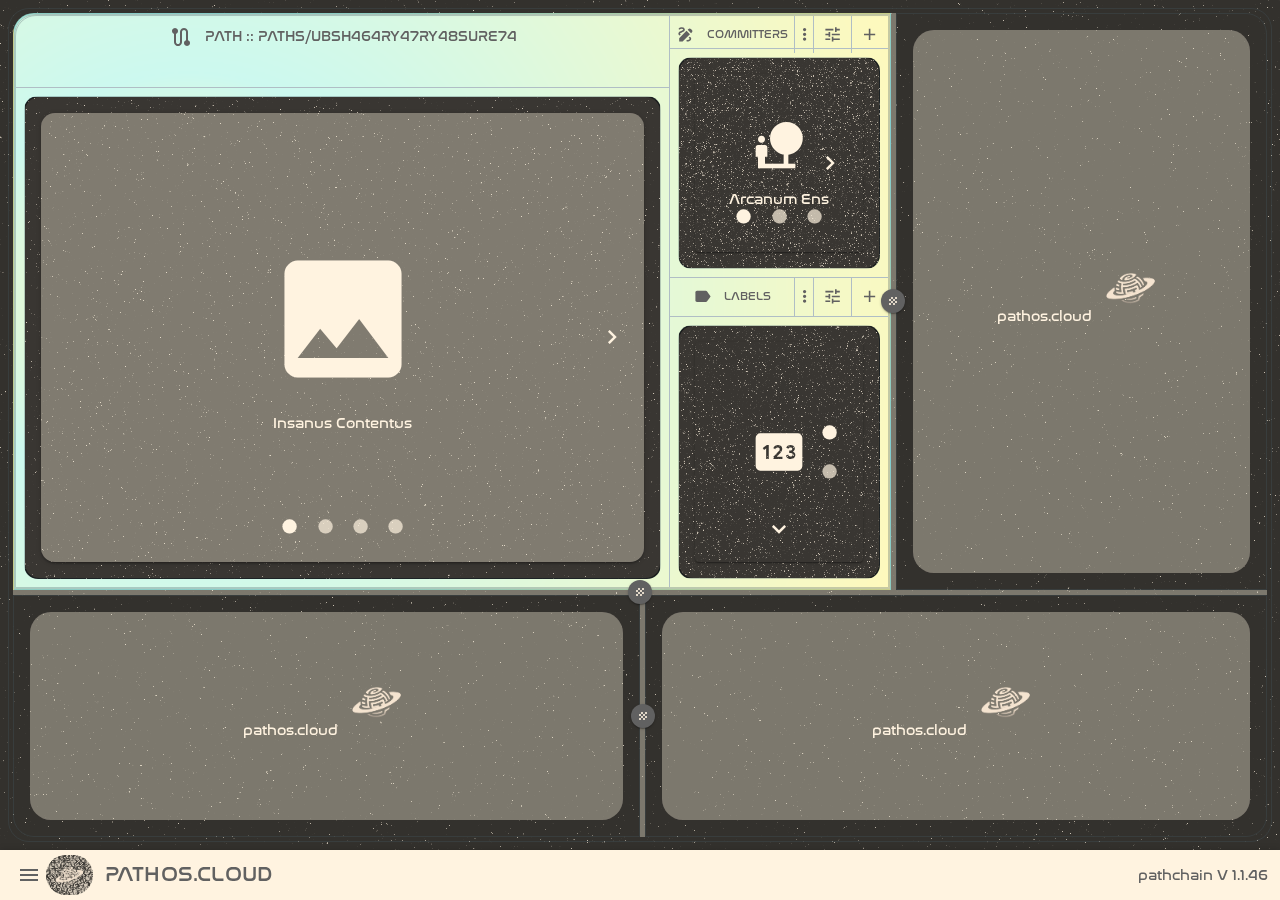
==== commit 79684900: ":space_invader: Space Invaded" ====
--- a/index.html
+++ b/index.html
@@ -1,3 +1,3 @@
-<!DOCTYPE html><html><head><title>Allegue's portfolio</title><meta charset=utf-8><meta name=description content="Allegue's portfolio"><meta name=format-detection content="telephone=no"><meta name=msapplication-tap-highlight content=no><meta name=viewport content="user-scalable=no,initial-scale=1,maximum-scale=1,minimum-scale=1,width=device-width"><link rel=icon type=image/png sizes=128x128 href="/icons/favicon-128x128.png"><link rel=icon type=image/png sizes=96x96 href="/icons/favicon-96x96.png"><link rel=icon type=image/png sizes=32x32 href="/icons/favicon-32x32.png"><link rel=icon type=image/png sizes=16x16 href="/icons/favicon-16x16.png"><link rel=icon type=image/ico href="/favicon.ico">  <script type="module" crossorigin src="/assets/index.72c2f7ac.js"></script>
-  <link rel="stylesheet" href="/assets/index.1b84b5bb.css">
+<!DOCTYPE html><html><head><title>Pathos Cloud</title><meta charset=utf-8><meta name=description content="Pathos Cloud"><meta name=format-detection content="telephone=no"><meta name=msapplication-tap-highlight content=no><meta name=viewport content="user-scalable=no,initial-scale=1,maximum-scale=1,minimum-scale=1,width=device-width"><link rel=icon type=image/png sizes=128x128 href="/icons/favicon-128x128.png"><link rel=icon type=image/png sizes=96x96 href="/icons/favicon-96x96.png"><link rel=icon type=image/png sizes=32x32 href="/icons/favicon-32x32.png"><link rel=icon type=image/png sizes=16x16 href="/icons/favicon-16x16.png"><link rel=icon type=image/ico href="/favicon.ico">  <script type="module" crossorigin src="/assets/index.180cc1c8.js"></script>
+  <link rel="stylesheet" href="/assets/index.eb31c244.css">
 </head><body><div id=q-app></div></body></html>--- a/assets/index.eb31c244.css
+++ b/assets/index.eb31c244.css
@@ -0,0 +1,5 @@
+@charset "UTF-8";@font-face{font-family:Roboto;font-style:normal;font-weight:100;src:url(/assets/KFOkCnqEu92Fr1MmgVxIIzQ.34e9582c.woff) format("woff")}@font-face{font-family:Roboto;font-style:normal;font-weight:300;src:url(/assets/KFOlCnqEu92Fr1MmSU5fBBc-.bf14c7d7.woff) format("woff")}@font-face{font-family:Roboto;font-style:normal;font-weight:400;src:url(/assets/KFOmCnqEu92Fr1Mu4mxM.f2abf7fb.woff) format("woff")}@font-face{font-family:Roboto;font-style:normal;font-weight:500;src:url(/assets/KFOlCnqEu92Fr1MmEU9fBBc-.9ce7f3ac.woff) format("woff")}@font-face{font-family:Roboto;font-style:normal;font-weight:700;src:url(/assets/KFOlCnqEu92Fr1MmWUlfBBc-.e0fd57c0.woff) format("woff")}@font-face{font-family:Roboto;font-style:normal;font-weight:900;src:url(/assets/KFOlCnqEu92Fr1MmYUtfBBc-.f6537e32.woff) format("woff")}@font-face{font-family:Material Icons;font-style:normal;font-weight:400;font-display:block;src:url(/assets/flUhRq6tzZclQEJ-Vdg-IuiaDsNcIhQ8tQ.4a4dbc62.woff2) format("woff2"),url(/assets/flUhRq6tzZclQEJ-Vdg-IuiaDsNa.fd84f88b.woff) format("woff")}.material-icons{font-family:Material Icons;font-weight:400;font-style:normal;display:inline-block;line-height:1;text-transform:none;letter-spacing:normal;word-wrap:normal;white-space:nowrap;direction:ltr;-webkit-font-smoothing:antialiased;text-rendering:optimizeLegibility;-moz-osx-font-smoothing:grayscale;font-feature-settings:"liga"}/*!
+ * * Quasar Framework v2.16.6
+ * * (c) 2015-present Razvan Stoenescu
+ * * Released under the MIT License.
+ * */*,*:before,*:after{box-sizing:inherit;-webkit-tap-highlight-color:transparent;-moz-tap-highlight-color:transparent}html,body,#q-app{width:100%;direction:ltr}body.platform-ios.within-iframe,body.platform-ios.within-iframe #q-app{width:100px;min-width:100%}html,body{margin:0;box-sizing:border-box}article,aside,details,figcaption,figure,footer,header,main,menu,nav,section,summary{display:block}abbr[title]{border-bottom:none;text-decoration:underline;-webkit-text-decoration:underline dotted;text-decoration:underline dotted}img{border-style:none}code,kbd,pre,samp{font-family:monospace,monospace;font-size:1em}hr{box-sizing:content-box;height:0;overflow:visible}button,input,optgroup,select,textarea{font:inherit;font-family:inherit;margin:0}optgroup{font-weight:700}button,input,select{overflow:visible;text-transform:none}button::-moz-focus-inner,input::-moz-focus-inner{border:0;padding:0}button:-moz-focusring,input:-moz-focusring{outline:1px dotted ButtonText}fieldset{padding:.35em .75em .625em}legend{box-sizing:border-box;color:inherit;display:table;max-width:100%;padding:0;white-space:normal}progress{vertical-align:baseline}textarea{overflow:auto}input[type=search]::-webkit-search-cancel-button,input[type=search]::-webkit-search-decoration{-webkit-appearance:none}.q-icon{line-height:1;width:1em;height:1em;flex-shrink:0;letter-spacing:normal;text-transform:none;white-space:nowrap;word-wrap:normal;direction:ltr;text-align:center;position:relative;box-sizing:content-box;fill:currentColor}.q-icon:before,.q-icon:after{width:100%;height:100%;display:flex!important;align-items:center;justify-content:center}.q-icon>svg,.q-icon>img{width:100%;height:100%}.q-icon,.material-icons,.material-icons-outlined,.material-icons-round,.material-icons-sharp,.material-symbols-outlined,.material-symbols-rounded,.material-symbols-sharp{-webkit-user-select:none;user-select:none;cursor:inherit;font-size:inherit;display:inline-flex;align-items:center;justify-content:center;vertical-align:middle}.q-panel{height:100%;width:100%}.q-panel>div{height:100%;width:100%}.q-panel-parent{overflow:hidden;position:relative}.q-loading-bar{position:fixed;z-index:9998;transition:transform .5s cubic-bezier(0,0,.2,1),opacity .5s;background:#f44336}.q-loading-bar--top{left:0;right:0;top:0;width:100%}.q-loading-bar--bottom{left:0;right:0;bottom:0;width:100%}.q-loading-bar--right{top:0;bottom:0;right:0;height:100%}.q-loading-bar--left{top:0;bottom:0;left:0;height:100%}.q-avatar{position:relative;vertical-align:middle;display:inline-block;border-radius:50%;font-size:48px;height:1em;width:1em}.q-avatar__content{font-size:.5em;line-height:.5em}.q-avatar__content,.q-avatar img:not(.q-icon):not(.q-img__image){border-radius:inherit;height:inherit;width:inherit}.q-avatar--square{border-radius:0}.q-badge{background-color:var(--q-primary);color:#fff;padding:2px 6px;border-radius:4px;font-size:12px;line-height:12px;min-height:12px;font-weight:400;vertical-align:baseline}.q-badge--single-line{white-space:nowrap}.q-badge--multi-line{word-break:break-all;word-wrap:break-word}.q-badge--floating{position:absolute;top:-4px;right:-3px;cursor:inherit}.q-badge--transparent{opacity:.8}.q-badge--outline{background-color:transparent;border:1px solid currentColor}.q-badge--rounded{border-radius:1em}.q-banner{min-height:54px;padding:8px 16px;background:#fff}.q-banner--top-padding{padding-top:14px}.q-banner__avatar{min-width:1px!important}.q-banner__avatar>.q-avatar{font-size:46px}.q-banner__avatar>.q-icon{font-size:40px}.q-banner__avatar:not(:empty)+.q-banner__content{padding-left:16px}.q-banner__actions.col-auto{padding-left:16px}.q-banner__actions.col-all .q-btn-item{margin:4px 0 0 4px}.q-banner--dense{min-height:32px;padding:8px}.q-banner--dense.q-banner--top-padding{padding-top:12px}.q-banner--dense .q-banner__avatar>.q-avatar,.q-banner--dense .q-banner__avatar>.q-icon{font-size:28px}.q-banner--dense .q-banner__avatar:not(:empty)+.q-banner__content{padding-left:8px}.q-banner--dense .q-banner__actions.col-auto{padding-left:8px}.q-bar{background:rgba(0,0,0,.2)}.q-bar>.q-icon{margin-left:2px}.q-bar>div,.q-bar>div+.q-icon{margin-left:8px}.q-bar>.q-btn{margin-left:2px}.q-bar>.q-icon:first-child,.q-bar>.q-btn:first-child,.q-bar>div:first-child{margin-left:0}.q-bar--standard{padding:0 12px;height:32px;font-size:18px}.q-bar--standard>div{font-size:16px}.q-bar--standard .q-btn{font-size:11px}.q-bar--dense{padding:0 8px;height:24px;font-size:14px}.q-bar--dense .q-btn{font-size:8px}.q-bar--dark{background:rgba(255,255,255,.15)}.q-breadcrumbs__el{color:inherit}.q-breadcrumbs__el-icon{font-size:125%}.q-breadcrumbs__el-icon--with-label{margin-right:8px}[dir=rtl] .q-breadcrumbs__separator .q-icon{transform:scaleX(-1)}.q-btn{display:inline-flex;flex-direction:column;align-items:stretch;position:relative;outline:0;border:0;vertical-align:middle;font-size:14px;line-height:1.715em;text-decoration:none;color:inherit;background:transparent;font-weight:500;text-transform:uppercase;text-align:center;width:auto;height:auto;cursor:default;padding:4px 16px;min-height:2.572em}.q-btn .q-icon,.q-btn .q-spinner{font-size:1.715em}.q-btn.disabled{opacity:.7!important}.q-btn:before{content:"";display:block;position:absolute;left:0;right:0;top:0;bottom:0;border-radius:inherit;box-shadow:0 1px 5px #0003,0 2px 2px #00000024,0 3px 1px -2px #0000001f}.q-btn--actionable{cursor:pointer}.q-btn--actionable.q-btn--standard:before{transition:box-shadow .3s cubic-bezier(.25,.8,.5,1)}.q-btn--actionable.q-btn--standard:active:before,.q-btn--actionable.q-btn--standard.q-btn--active:before{box-shadow:0 3px 5px -1px #0003,0 5px 8px #00000024,0 1px 14px #0000001f}.q-btn--no-uppercase{text-transform:none}.q-btn--rectangle{border-radius:3px}.q-btn--outline{background:transparent!important}.q-btn--outline:before{border:1px solid currentColor}.q-btn--push{border-radius:7px}.q-btn--push:before{border-bottom:3px solid rgba(0,0,0,.15)}.q-btn--push.q-btn--actionable{transition:transform .3s cubic-bezier(.25,.8,.5,1)}.q-btn--push.q-btn--actionable:before{transition:border-width .3s cubic-bezier(.25,.8,.5,1)}.q-btn--push.q-btn--actionable:active,.q-btn--push.q-btn--actionable.q-btn--active{transform:translateY(2px)}.q-btn--push.q-btn--actionable:active:before,.q-btn--push.q-btn--actionable.q-btn--active:before{border-bottom-width:0}.q-btn--rounded{border-radius:28px}.q-btn--round{border-radius:50%;padding:0;min-width:3em;min-height:3em}.q-btn--square{border-radius:0}.q-btn--flat:before,.q-btn--outline:before,.q-btn--unelevated:before{box-shadow:none}.q-btn--dense{padding:.285em;min-height:2em}.q-btn--dense.q-btn--round{padding:0;min-height:2.4em;min-width:2.4em}.q-btn--dense .on-left{margin-right:6px}.q-btn--dense .on-right{margin-left:6px}.q-btn--fab .q-icon,.q-btn--fab-mini .q-icon{font-size:24px}.q-btn--fab{padding:16px;min-height:56px;min-width:56px}.q-btn--fab .q-icon{margin:auto}.q-btn--fab-mini{padding:8px;min-height:40px;min-width:40px}.q-btn__content{transition:opacity .3s;z-index:0}.q-btn__content--hidden{opacity:0;pointer-events:none}.q-btn__progress{border-radius:inherit;z-index:0}.q-btn__progress-indicator{z-index:-1;transform:translate(-100%);background:rgba(255,255,255,.25)}.q-btn__progress--dark .q-btn__progress-indicator{background:rgba(0,0,0,.2)}.q-btn--flat .q-btn__progress-indicator,.q-btn--outline .q-btn__progress-indicator{opacity:.2;background:currentColor}.q-btn-dropdown--split .q-btn-dropdown__arrow-container{padding:0 4px}.q-btn-dropdown--split .q-btn-dropdown__arrow-container.q-btn--outline{border-left:1px solid currentColor}.q-btn-dropdown--split .q-btn-dropdown__arrow-container:not(.q-btn--outline){border-left:1px solid rgba(255,255,255,.3)}.q-btn-dropdown--simple *+.q-btn-dropdown__arrow{margin-left:8px}.q-btn-dropdown__arrow{transition:transform .28s}.q-btn-dropdown--current{flex-grow:1}.q-btn-group{border-radius:3px;box-shadow:0 1px 5px #0003,0 2px 2px #00000024,0 3px 1px -2px #0000001f;vertical-align:middle}.q-btn-group>.q-btn-item{border-radius:inherit;align-self:stretch}.q-btn-group>.q-btn-item:before{box-shadow:none}.q-btn-group>.q-btn-item .q-badge--floating{right:0}.q-btn-group>.q-btn-group{box-shadow:none}.q-btn-group>.q-btn-group:first-child>.q-btn:first-child{border-top-left-radius:inherit;border-bottom-left-radius:inherit}.q-btn-group>.q-btn-group:last-child>.q-btn:last-child{border-top-right-radius:inherit;border-bottom-right-radius:inherit}.q-btn-group>.q-btn-group:not(:first-child)>.q-btn:first-child:before{border-left:0}.q-btn-group>.q-btn-group:not(:last-child)>.q-btn:last-child:before{border-right:0}.q-btn-group>.q-btn-item:not(:last-child){border-top-right-radius:0;border-bottom-right-radius:0}.q-btn-group>.q-btn-item:not(:first-child){border-top-left-radius:0;border-bottom-left-radius:0}.q-btn-group>.q-btn-item.q-btn--standard:before{z-index:-1}.q-btn-group--push{border-radius:7px}.q-btn-group--push>.q-btn--push.q-btn--actionable{transform:none}.q-btn-group--push>.q-btn--push.q-btn--actionable .q-btn__content{transition:margin-top .3s cubic-bezier(.25,.8,.5,1),margin-bottom .3s cubic-bezier(.25,.8,.5,1)}.q-btn-group--push>.q-btn--push.q-btn--actionable:active .q-btn__content,.q-btn-group--push>.q-btn--push.q-btn--actionable.q-btn--active .q-btn__content{margin-top:2px;margin-bottom:-2px}.q-btn-group--rounded{border-radius:28px}.q-btn-group--square{border-radius:0}.q-btn-group--flat,.q-btn-group--outline,.q-btn-group--unelevated{box-shadow:none}.q-btn-group--outline>.q-separator{display:none}.q-btn-group--outline>.q-btn-item+.q-btn-item:before{border-left:0}.q-btn-group--outline>.q-btn-item:not(:last-child):before{border-right:0}.q-btn-group--stretch{align-self:stretch;border-radius:0}.q-btn-group--glossy>.q-btn-item{background-image:linear-gradient(to bottom,rgba(255,255,255,.3),rgba(255,255,255,0) 50%,rgba(0,0,0,.12) 51%,rgba(0,0,0,.04))!important}.q-btn-group--spread>.q-btn-group{display:flex!important}.q-btn-group--spread>.q-btn-item,.q-btn-group--spread>.q-btn-group>.q-btn-item:not(.q-btn-dropdown__arrow-container){width:auto;min-width:0;max-width:100%;flex:10000 1 0%}.q-btn-toggle{position:relative}.q-card{box-shadow:0 1px 5px #0003,0 2px 2px #00000024,0 3px 1px -2px #0000001f;border-radius:4px;vertical-align:top;background:#fff;position:relative}.q-card>div:not(.q--avoid-card-border),.q-card>img:not(.q--avoid-card-border){border-radius:0}.q-card>div:nth-child(1 of :not(.q--avoid-card-border)),.q-card>img:nth-child(1 of :not(.q--avoid-card-border)){border-top:0;border-top-left-radius:inherit;border-top-right-radius:inherit}.q-card>div:nth-last-child(1 of :not(.q--avoid-card-border)),.q-card>img:nth-last-child(1 of :not(.q--avoid-card-border)){border-bottom:0;border-bottom-left-radius:inherit;border-bottom-right-radius:inherit}.q-card>div:not(.q--avoid-card-border){border-left:0;border-right:0;box-shadow:none}.q-card--bordered{border:1px solid rgba(0,0,0,.12)}.q-card--dark{border-color:#ffffff47;box-shadow:0 1px 5px #fff3,0 2px 2px #ffffff24,0 3px 1px -2px #ffffff1f}.q-card__section{position:relative}.q-card__section--vert{padding:16px}.q-card__section--horiz>div:not(.q--avoid-card-border),.q-card__section--horiz>img:not(.q--avoid-card-border){border-radius:0}.q-card__section--horiz>div:nth-child(1 of :not(.q--avoid-card-border)),.q-card__section--horiz>img:nth-child(1 of :not(.q--avoid-card-border)){border-top-left-radius:inherit;border-bottom-left-radius:inherit}.q-card__section--horiz>div:nth-last-child(1 of :not(.q--avoid-card-border)),.q-card__section--horiz>img:nth-last-child(1 of :not(.q--avoid-card-border)){border-top-right-radius:inherit;border-bottom-right-radius:inherit}.q-card__section--horiz>div:not(.q--avoid-card-border){border-top:0;border-bottom:0;box-shadow:none}.q-card__actions{padding:8px;align-items:center}.q-card__actions .q-btn--rectangle{padding:0 8px}.q-card__actions--horiz>.q-btn-item+.q-btn-item,.q-card__actions--horiz>.q-btn-group+.q-btn-item,.q-card__actions--horiz>.q-btn-item+.q-btn-group{margin-left:8px}.q-card__actions--vert>.q-btn-item.q-btn--round{align-self:center}.q-card__actions--vert>.q-btn-item+.q-btn-item,.q-card__actions--vert>.q-btn-group+.q-btn-item,.q-card__actions--vert>.q-btn-item+.q-btn-group{margin-top:4px}.q-card__actions--vert>.q-btn-group>.q-btn-item{flex-grow:1}.q-card>img{display:block;width:100%;max-width:100%;border:0}.q-carousel{background-color:#fff;height:400px}.q-carousel__slide{min-height:100%;background-size:cover;background-position:50%}.q-carousel__slide,.q-carousel .q-carousel--padding{padding:16px}.q-carousel__slides-container{height:100%}.q-carousel__control{color:#fff}.q-carousel__arrow{pointer-events:none}.q-carousel__arrow .q-icon{font-size:28px}.q-carousel__arrow .q-btn{pointer-events:all}.q-carousel__prev-arrow--horizontal,.q-carousel__next-arrow--horizontal{top:16px;bottom:16px}.q-carousel__prev-arrow--horizontal{left:16px}.q-carousel__next-arrow--horizontal{right:16px}.q-carousel__prev-arrow--vertical,.q-carousel__next-arrow--vertical{left:16px;right:16px}.q-carousel__prev-arrow--vertical{top:16px}.q-carousel__next-arrow--vertical{bottom:16px}.q-carousel__navigation--top,.q-carousel__navigation--bottom{left:16px;right:16px;overflow-x:auto;overflow-y:hidden}.q-carousel__navigation--top{top:16px}.q-carousel__navigation--bottom{bottom:16px}.q-carousel__navigation--left,.q-carousel__navigation--right{top:16px;bottom:16px;overflow-x:hidden;overflow-y:auto}.q-carousel__navigation--left>.q-carousel__navigation-inner,.q-carousel__navigation--right>.q-carousel__navigation-inner{flex-direction:column}.q-carousel__navigation--left{left:16px}.q-carousel__navigation--right{right:16px}.q-carousel__navigation-inner{flex:1 1 auto}.q-carousel__navigation .q-btn{margin:6px 4px;padding:5px}.q-carousel__navigation-icon--inactive{opacity:.7}.q-carousel .q-carousel__thumbnail{margin:2px;height:50px;width:auto;display:inline-block;cursor:pointer;border:1px solid transparent;border-radius:4px;vertical-align:middle;opacity:.7;transition:opacity .3s}.q-carousel .q-carousel__thumbnail:hover,.q-carousel .q-carousel__thumbnail--active{opacity:1}.q-carousel .q-carousel__thumbnail--active{border-color:currentColor;cursor:default}.q-carousel--navigation-top.q-carousel--with-padding .q-carousel__slide,.q-carousel--navigation-top .q-carousel--padding,.q-carousel--arrows-vertical.q-carousel--with-padding .q-carousel__slide,.q-carousel--arrows-vertical .q-carousel--padding{padding-top:60px}.q-carousel--navigation-bottom.q-carousel--with-padding .q-carousel__slide,.q-carousel--navigation-bottom .q-carousel--padding,.q-carousel--arrows-vertical.q-carousel--with-padding .q-carousel__slide,.q-carousel--arrows-vertical .q-carousel--padding{padding-bottom:60px}.q-carousel--navigation-left.q-carousel--with-padding .q-carousel__slide,.q-carousel--navigation-left .q-carousel--padding,.q-carousel--arrows-horizontal.q-carousel--with-padding .q-carousel__slide,.q-carousel--arrows-horizontal .q-carousel--padding{padding-left:60px}.q-carousel--navigation-right.q-carousel--with-padding .q-carousel__slide,.q-carousel--navigation-right .q-carousel--padding,.q-carousel--arrows-horizontal.q-carousel--with-padding .q-carousel__slide,.q-carousel--arrows-horizontal .q-carousel--padding{padding-right:60px}.q-carousel.fullscreen{height:100%}.q-message-name,.q-message-stamp,.q-message-label{font-size:small}.q-message-label{margin:24px 0;text-align:center}.q-message-stamp{color:inherit;margin-top:4px;opacity:.6;display:none}.q-message-avatar{border-radius:50%;width:48px;height:48px;min-width:48px}.q-message{margin-bottom:8px}.q-message:first-child .q-message-label{margin-top:0}.q-message-avatar--received{margin-right:8px}.q-message-text--received{color:#81c784;border-radius:4px 4px 4px 0}.q-message-text--received:last-child:before{right:100%;border-right:0 solid transparent;border-left:8px solid transparent;border-bottom:8px solid currentColor}.q-message-text-content--received{color:#000}.q-message-name--sent{text-align:right}.q-message-avatar--sent{margin-left:8px}.q-message-container--sent{flex-direction:row-reverse}.q-message-text--sent{color:#e0e0e0;border-radius:4px 4px 0}.q-message-text--sent:last-child:before{left:100%;border-left:0 solid transparent;border-right:8px solid transparent;border-bottom:8px solid currentColor}.q-message-text-content--sent{color:#000}.q-message-text{background:currentColor;padding:8px;line-height:1.2;word-break:break-word;position:relative}.q-message-text+.q-message-text{margin-top:3px}.q-message-text:last-child{min-height:48px}.q-message-text:last-child .q-message-stamp{display:block}.q-message-text:last-child:before{content:"";position:absolute;bottom:0;width:0;height:0}.q-checkbox{vertical-align:middle}.q-checkbox__native{width:1px;height:1px}.q-checkbox__bg,.q-checkbox__icon-container{-webkit-user-select:none;user-select:none}.q-checkbox__bg{top:25%;left:25%;width:50%;height:50%;border:2px solid currentColor;border-radius:2px;transition:background .22s cubic-bezier(0,0,.2,1) 0ms;-webkit-print-color-adjust:exact}.q-checkbox__icon{color:currentColor;font-size:.5em}.q-checkbox__svg{color:#fff}.q-checkbox__truthy{stroke:currentColor;stroke-width:3.12px;stroke-dashoffset:29.78334;stroke-dasharray:29.78334}.q-checkbox__indet{fill:currentColor;transform-origin:50% 50%;transform:rotate(-280deg) scale(0)}.q-checkbox__inner{font-size:40px;width:1em;min-width:1em;height:1em;outline:0;border-radius:50%;color:#0000008a}.q-checkbox__inner--truthy,.q-checkbox__inner--indet{color:var(--q-primary)}.q-checkbox__inner--truthy .q-checkbox__bg,.q-checkbox__inner--indet .q-checkbox__bg{background:currentColor}.q-checkbox__inner--truthy path{stroke-dashoffset:0;transition:stroke-dashoffset .18s cubic-bezier(.4,0,.6,1) 0ms}.q-checkbox__inner--indet .q-checkbox__indet{transform:rotate(0) scale(1);transition:transform .22s cubic-bezier(0,0,.2,1) 0ms}.q-checkbox.disabled{opacity:.75!important}.q-checkbox--dark .q-checkbox__inner{color:#ffffffb3}.q-checkbox--dark .q-checkbox__inner:before{opacity:.32!important}.q-checkbox--dark .q-checkbox__inner--truthy,.q-checkbox--dark .q-checkbox__inner--indet{color:var(--q-primary)}.q-checkbox--dense .q-checkbox__inner{width:.5em;min-width:.5em;height:.5em}.q-checkbox--dense .q-checkbox__bg{left:5%;top:5%;width:90%;height:90%}.q-checkbox--dense .q-checkbox__label{padding-left:.5em}.q-checkbox--dense.reverse .q-checkbox__label{padding-left:0;padding-right:.5em}body.desktop .q-checkbox:not(.disabled) .q-checkbox__inner:before{content:"";position:absolute;top:0;right:0;bottom:0;left:0;border-radius:50%;background:currentColor;opacity:.12;transform:scale3d(0,0,1);transition:transform .22s cubic-bezier(0,0,.2,1)}body.desktop .q-checkbox:not(.disabled):focus .q-checkbox__inner:before,body.desktop .q-checkbox:not(.disabled):hover .q-checkbox__inner:before{transform:scaleZ(1)}body.desktop .q-checkbox--dense:not(.disabled):focus .q-checkbox__inner:before,body.desktop .q-checkbox--dense:not(.disabled):hover .q-checkbox__inner:before{transform:scale3d(1.4,1.4,1)}.q-chip{vertical-align:middle;border-radius:16px;outline:0;position:relative;height:2em;max-width:100%;margin:4px;background:#e0e0e0;color:#000000de;font-size:14px;padding:.5em .9em}.q-chip--colored .q-chip__icon,.q-chip--dark .q-chip__icon{color:inherit}.q-chip--outline{background:transparent!important;border:1px solid currentColor}.q-chip .q-avatar{font-size:2em;margin-left:-.45em;margin-right:.2em;border-radius:16px}.q-chip--selected .q-avatar{display:none}.q-chip__icon{color:#0000008a;font-size:1.5em;margin:-.2em}.q-chip__icon--left{margin-right:.2em}.q-chip__icon--right{margin-left:.2em}.q-chip__icon--remove{margin-left:.1em;margin-right:-.5em;opacity:.6;outline:0}.q-chip__icon--remove:hover,.q-chip__icon--remove:focus{opacity:1}.q-chip__content{white-space:nowrap}.q-chip--dense{border-radius:12px;padding:0 .4em;height:1.5em}.q-chip--dense .q-avatar{font-size:1.5em;margin-left:-.27em;margin-right:.1em;border-radius:12px}.q-chip--dense .q-chip__icon{font-size:1.25em}.q-chip--dense .q-chip__icon--left{margin-right:.195em}.q-chip--dense .q-chip__icon--remove{margin-right:-.25em}.q-chip--square{border-radius:4px}.q-chip--square .q-avatar{border-radius:3px 0 0 3px}body.desktop .q-chip--clickable:focus{box-shadow:0 1px 3px #0003,0 1px 1px #00000024,0 2px 1px -1px #0000001f}body.desktop.body--dark .q-chip--clickable:focus{box-shadow:0 1px 3px #fff3,0 1px 1px #ffffff24,0 2px 1px -1px #ffffff1f}.q-circular-progress{display:inline-block;position:relative;vertical-align:middle;width:1em;height:1em;line-height:1}.q-circular-progress.q-focusable{border-radius:50%}.q-circular-progress__svg{width:100%;height:100%}.q-circular-progress__text{font-size:.25em}.q-circular-progress--indeterminate .q-circular-progress__svg{transform-origin:50% 50%;animation:q-spin 2s linear infinite}.q-circular-progress--indeterminate .q-circular-progress__circle{stroke-dasharray:1 400;stroke-dashoffset:0;animation:q-circular-progress-circle 1.5s ease-in-out infinite}@keyframes q-circular-progress-circle{0%{stroke-dasharray:1,400;stroke-dashoffset:0}50%{stroke-dasharray:400,400;stroke-dashoffset:-100}to{stroke-dasharray:400,400;stroke-dashoffset:-300}}.q-color-picker{overflow:hidden;background:#fff;max-width:350px;vertical-align:top;min-width:180px;border-radius:4px;box-shadow:0 1px 5px #0003,0 2px 2px #00000024,0 3px 1px -2px #0000001f}.q-color-picker .q-tab{padding:0!important}.q-color-picker--bordered{border:1px solid rgba(0,0,0,.12)}.q-color-picker__header-tabs{height:32px}.q-color-picker__header input{line-height:24px;border:0}.q-color-picker__header .q-tab{min-height:32px!important;height:32px!important}.q-color-picker__header .q-tab--inactive{background:linear-gradient(to top,rgba(0,0,0,.3) 0%,rgba(0,0,0,.15) 25%,rgba(0,0,0,.1))}.q-color-picker__error-icon{bottom:2px;right:2px;font-size:24px;opacity:0;transition:opacity .3s ease-in}.q-color-picker__header-content{position:relative;background:#fff}.q-color-picker__header-content--light{color:#000}.q-color-picker__header-content--dark{color:#fff}.q-color-picker__header-content--dark .q-tab--inactive:before{content:"";position:absolute;top:0;right:0;bottom:0;left:0;background:rgba(255,255,255,.2)}.q-color-picker__header-banner{height:36px}.q-color-picker__header-bg{background:#fff;background-image:url([data-uri])!important}.q-color-picker__footer{height:36px}.q-color-picker__footer .q-tab{min-height:36px!important;height:36px!important}.q-color-picker__footer .q-tab--inactive{background:linear-gradient(to bottom,rgba(0,0,0,.3) 0%,rgba(0,0,0,.15) 25%,rgba(0,0,0,.1))}.q-color-picker__spectrum{width:100%;height:100%}.q-color-picker__spectrum-tab{padding:0!important}.q-color-picker__spectrum-white{background:linear-gradient(to right,#fff,rgba(255,255,255,0))}.q-color-picker__spectrum-black{background:linear-gradient(to top,#000,rgba(0,0,0,0))}.q-color-picker__spectrum-circle{width:10px;height:10px;box-shadow:0 0 0 1.5px #fff,inset 0 0 1px 1px #0000004d,0 0 1px 2px #0006;border-radius:50%;transform:translate(-5px,-5px)}.q-color-picker__hue .q-slider__track{background:linear-gradient(to right,#f00 0%,#ff0 17%,#0f0 33%,#0ff 50%,#00f 67%,#f0f 83%,#f00 100%)!important;opacity:1}.q-color-picker__alpha .q-slider__track-container{padding-top:0}.q-color-picker__alpha .q-slider__track:before{content:"";position:absolute;top:0;right:0;bottom:0;left:0;border-radius:inherit;background:linear-gradient(90deg,rgba(255,255,255,0),#757575)}.q-color-picker__sliders{padding:0 16px}.q-color-picker__sliders .q-slider__thumb{color:#424242}.q-color-picker__sliders .q-slider__thumb path{stroke-width:2px;fill:transparent}.q-color-picker__sliders .q-slider--active path{stroke-width:3px}.q-color-picker__tune-tab .q-slider{margin-left:18px;margin-right:18px}.q-color-picker__tune-tab input{font-size:11px;border:1px solid #e0e0e0;border-radius:4px;width:3.5em}.q-color-picker__palette-tab{padding:0!important}.q-color-picker__palette-rows--editable .q-color-picker__cube{cursor:pointer}.q-color-picker__cube{padding-bottom:10%;width:10%!important}.q-color-picker input{color:inherit;background:transparent;outline:0;text-align:center}.q-color-picker .q-tabs{overflow:hidden}.q-color-picker .q-tab--active{box-shadow:0 0 14px 3px #0003}.q-color-picker .q-tab--active .q-focus-helper,.q-color-picker .q-tab__indicator{display:none}.q-color-picker .q-tab-panels{background:inherit}.q-color-picker--dark{box-shadow:0 1px 5px #fff3,0 2px 2px #ffffff24,0 3px 1px -2px #ffffff1f}.q-color-picker--dark .q-color-picker__tune-tab input{border:1px solid rgba(255,255,255,.3)}.q-color-picker--dark .q-slider__thumb{color:#fafafa}.q-date{display:inline-flex;box-shadow:0 1px 5px #0003,0 2px 2px #00000024,0 3px 1px -2px #0000001f;border-radius:4px;background:#fff;width:290px;min-width:290px;max-width:100%}.q-date--bordered{border:1px solid rgba(0,0,0,.12)}.q-date__header{border-top-left-radius:inherit;color:#fff;background-color:var(--q-primary);padding:16px}.q-date__actions{padding:0 16px 16px}.q-date__content,.q-date__main{outline:0}.q-date__content .q-btn{font-weight:400}.q-date__header-link{opacity:.64;outline:0;transition:opacity .3s ease-out}.q-date__header-link--active,.q-date__header-link:hover,.q-date__header-link:focus{opacity:1}.q-date__header-subtitle{font-size:14px;line-height:1.75;letter-spacing:.00938em}.q-date__header-title-label{font-size:24px;line-height:1.2;letter-spacing:.00735em}.q-date__view{height:100%;width:100%;min-height:290px;padding:16px}.q-date__navigation{height:12.5%}.q-date__navigation>div:first-child{width:8%;min-width:24px;justify-content:flex-end}.q-date__navigation>div:last-child{width:8%;min-width:24px;justify-content:flex-start}.q-date__calendar-weekdays{height:12.5%}.q-date__calendar-weekdays>div{opacity:.38;font-size:12px}.q-date__calendar-item{display:inline-flex;align-items:center;justify-content:center;vertical-align:middle;width:14.285%!important;height:12.5%!important;position:relative;padding:1px}.q-date__calendar-item:after{content:"";position:absolute;pointer-events:none;top:1px;right:0;bottom:1px;left:0;border-style:dashed;border-color:transparent;border-width:1px}.q-date__calendar-item>div,.q-date__calendar-item button{width:30px;height:30px;border-radius:50%}.q-date__calendar-item>div{line-height:30px;text-align:center}.q-date__calendar-item>button{line-height:22px}.q-date__calendar-item--out{opacity:.18}.q-date__calendar-item--fill{visibility:hidden}.q-date__range:before,.q-date__range-from:before,.q-date__range-to:before{content:"";background-color:currentColor;position:absolute;top:1px;bottom:1px;left:0;right:0;opacity:.3}.q-date__range:nth-child(7n-6):before,.q-date__range-from:nth-child(7n-6):before,.q-date__range-to:nth-child(7n-6):before{border-top-left-radius:0;border-bottom-left-radius:0}.q-date__range:nth-child(7n):before,.q-date__range-from:nth-child(7n):before,.q-date__range-to:nth-child(7n):before{border-top-right-radius:0;border-bottom-right-radius:0}.q-date__range-from:before{left:50%}.q-date__range-to:before{right:50%}.q-date__edit-range:after{border-color:currentColor transparent}.q-date__edit-range:nth-child(7n-6):after{border-top-left-radius:0;border-bottom-left-radius:0}.q-date__edit-range:nth-child(7n):after{border-top-right-radius:0;border-bottom-right-radius:0}.q-date__edit-range-from:after,.q-date__edit-range-from-to:after{left:4px;border-left-color:currentColor;border-top-color:currentColor;border-bottom-color:currentColor;border-top-left-radius:28px;border-bottom-left-radius:28px}.q-date__edit-range-to:after,.q-date__edit-range-from-to:after{right:4px;border-right-color:currentColor;border-top-color:currentColor;border-bottom-color:currentColor;border-top-right-radius:28px;border-bottom-right-radius:28px}.q-date__calendar-days-container{height:75%;min-height:192px}.q-date__calendar-days>div{height:16.66%!important}.q-date__event{position:absolute;bottom:2px;left:50%;height:5px;width:8px;border-radius:5px;background-color:var(--q-secondary);transform:translate3d(-50%,0,0)}.q-date__today{box-shadow:0 0 1px 0 currentColor}.q-date__years-content{padding:0 8px}.q-date__years-item,.q-date__months-item{flex:0 0 33.3333%}.q-date.disabled .q-date__header,.q-date.disabled .q-date__content,.q-date--readonly .q-date__header,.q-date--readonly .q-date__content{pointer-events:none}.q-date--readonly .q-date__navigation{display:none}.q-date--portrait{flex-direction:column}.q-date--portrait-standard .q-date__content{height:calc(100% - 86px)}.q-date--portrait-standard .q-date__header{border-top-right-radius:inherit;height:86px}.q-date--portrait-standard .q-date__header-title{align-items:center;height:30px}.q-date--portrait-minimal .q-date__content{height:100%}.q-date--landscape{flex-direction:row;align-items:stretch;min-width:420px}.q-date--landscape>div{display:flex;flex-direction:column}.q-date--landscape .q-date__content{height:100%}.q-date--landscape-standard{min-width:420px}.q-date--landscape-standard .q-date__header{border-bottom-left-radius:inherit;min-width:110px;width:110px}.q-date--landscape-standard .q-date__header-title{flex-direction:column}.q-date--landscape-standard .q-date__header-today{margin-top:12px;margin-left:-8px}.q-date--landscape-minimal{width:310px}.q-date--dark{box-shadow:0 1px 5px #fff3,0 2px 2px #ffffff24,0 3px 1px -2px #ffffff1f;border-color:#ffffff47}.q-dialog__title{font-size:1.25rem;font-weight:500;line-height:2rem;letter-spacing:.0125em}.q-dialog__progress{font-size:4rem}.q-dialog__inner{outline:0}.q-dialog__inner>div{pointer-events:all;overflow:auto;-webkit-overflow-scrolling:touch;will-change:scroll-position;border-radius:4px}.q-dialog__inner--square>div{border-radius:0!important}.q-dialog__inner>.q-card>.q-card__actions .q-btn--rectangle{min-width:64px}.q-dialog__inner--minimized{padding:24px}.q-dialog__inner--minimized>div{max-height:calc(100vh - 48px)}.q-dialog__inner--maximized>div{height:100%;width:100%;max-height:100vh;max-width:100vw;border-radius:0!important;top:0!important;left:0!important}.q-dialog__inner--top,.q-dialog__inner--bottom{padding-top:0!important;padding-bottom:0!important}.q-dialog__inner--right,.q-dialog__inner--left{padding-right:0!important;padding-left:0!important}.q-dialog__inner--left:not(.q-dialog__inner--animating)>div,.q-dialog__inner--top:not(.q-dialog__inner--animating)>div{border-top-left-radius:0}.q-dialog__inner--right:not(.q-dialog__inner--animating)>div,.q-dialog__inner--top:not(.q-dialog__inner--animating)>div{border-top-right-radius:0}.q-dialog__inner--left:not(.q-dialog__inner--animating)>div,.q-dialog__inner--bottom:not(.q-dialog__inner--animating)>div{border-bottom-left-radius:0}.q-dialog__inner--right:not(.q-dialog__inner--animating)>div,.q-dialog__inner--bottom:not(.q-dialog__inner--animating)>div{border-bottom-right-radius:0}.q-dialog__inner--fullwidth>div{width:100%!important;max-width:100%!important}.q-dialog__inner--fullheight>div{height:100%!important;max-height:100%!important}.q-dialog__backdrop{z-index:-1;pointer-events:all;outline:0;background:rgba(0,0,0,.4)}body.platform-ios .q-dialog__inner--minimized>div,body.platform-android:not(.native-mobile) .q-dialog__inner--minimized>div{max-height:calc(100vh - 108px)}body.q-ios-padding .q-dialog__inner{padding-top:20px!important;padding-top:env(safe-area-inset-top)!important;padding-bottom:env(safe-area-inset-bottom)!important}body.q-ios-padding .q-dialog__inner>div{max-height:calc(100vh - env(safe-area-inset-top) - env(safe-area-inset-bottom))!important}@media (max-width: 599.98px){.q-dialog__inner--top,.q-dialog__inner--bottom{padding-left:0;padding-right:0}.q-dialog__inner--top>div,.q-dialog__inner--bottom>div{width:100%!important}}@media (min-width: 600px){.q-dialog__inner--minimized>div{max-width:560px}}.q-body--dialog{overflow:hidden}.q-editor{border:1px solid rgba(0,0,0,.12);border-radius:4px;background-color:#fff}.q-editor.disabled{border-style:dashed}.q-editor>div:first-child,.q-editor__toolbars-container,.q-editor__toolbars-container>div:first-child{border-top-left-radius:inherit;border-top-right-radius:inherit}.q-editor__content{outline:0;padding:10px;min-height:10em;border-bottom-left-radius:inherit;border-bottom-right-radius:inherit;overflow:auto;max-width:100%}.q-editor__content pre{white-space:pre-wrap}.q-editor__content hr{border:0;outline:0;margin:1px;height:1px;background:rgba(0,0,0,.12)}.q-editor__content:empty:not(:focus):before{content:attr(placeholder);opacity:.7}.q-editor__toolbar{border-bottom:1px solid rgba(0,0,0,.12);min-height:32px}.q-editor__toolbars-container{max-width:100%}.q-editor .q-btn{margin:4px}.q-editor__toolbar-group{position:relative;margin:0 4px}.q-editor__toolbar-group+.q-editor__toolbar-group:before{content:"";position:absolute;left:-4px;top:4px;bottom:4px;width:1px;background:rgba(0,0,0,.12)}.q-editor__link-input{color:inherit;text-decoration:none;text-transform:none;border:none;border-radius:0;background:none;outline:0}.q-editor--flat,.q-editor--flat .q-editor__toolbar{border:0}.q-editor--dense .q-editor__toolbar-group{display:flex;align-items:center;flex-wrap:nowrap}.q-editor--dark{border-color:#ffffff47}.q-editor--dark .q-editor__content hr{background:rgba(255,255,255,.28)}.q-editor--dark .q-editor__toolbar{border-color:#ffffff47}.q-editor--dark .q-editor__toolbar-group+.q-editor__toolbar-group:before{background:rgba(255,255,255,.28)}.q-expansion-item__border{opacity:0}.q-expansion-item__toggle-icon{position:relative;transition:transform .3s}.q-expansion-item__toggle-icon--rotated{transform:rotate(180deg)}.q-expansion-item__toggle-focus{width:1em!important;height:1em!important;position:relative!important}.q-expansion-item__toggle-focus+.q-expansion-item__toggle-icon{margin-top:-1em}.q-expansion-item--standard.q-expansion-item--expanded>div>.q-expansion-item__border{opacity:1}.q-expansion-item--popup{transition:padding .5s}.q-expansion-item--popup>.q-expansion-item__container{border:1px solid rgba(0,0,0,.12)}.q-expansion-item--popup>.q-expansion-item__container>.q-separator{display:none}.q-expansion-item--popup.q-expansion-item--collapsed{padding:0 15px}.q-expansion-item--popup.q-expansion-item--expanded{padding:15px 0}.q-expansion-item--popup.q-expansion-item--expanded+.q-expansion-item--popup.q-expansion-item--expanded{padding-top:0}.q-expansion-item--popup.q-expansion-item--collapsed:not(:first-child)>.q-expansion-item__container{border-top-width:0}.q-expansion-item--popup.q-expansion-item--expanded+.q-expansion-item--popup.q-expansion-item--collapsed>.q-expansion-item__container{border-top-width:1px}.q-expansion-item__content>.q-card{box-shadow:none;border-radius:0}.q-expansion-item:first-child>div>.q-expansion-item__border--top{opacity:0}.q-expansion-item:last-child>div>.q-expansion-item__border--bottom{opacity:0}.q-expansion-item--expanded+.q-expansion-item--expanded>div>.q-expansion-item__border--top{opacity:0}.q-expansion-item--expanded .q-textarea--autogrow textarea{animation:q-expansion-done 0s}@keyframes q-expansion-done{0%{--q-exp-done: 1}}.z-fab{z-index:990}.q-fab{position:relative;vertical-align:middle}.q-fab>.q-btn{width:100%}.q-fab--form-rounded{border-radius:28px}.q-fab--form-square{border-radius:4px}.q-fab__icon,.q-fab__active-icon{transition:opacity .4s,transform .4s}.q-fab__icon{opacity:1;transform:rotate(0)}.q-fab__active-icon{opacity:0;transform:rotate(-180deg)}.q-fab__label--external{position:absolute;padding:0 8px;transition:opacity .18s cubic-bezier(.65,.815,.735,.395)}.q-fab__label--external-hidden{opacity:0;pointer-events:none}.q-fab__label--external-left{top:50%;left:-12px;transform:translate(-100%,-50%)}.q-fab__label--external-right{top:50%;right:-12px;transform:translate(100%,-50%)}.q-fab__label--external-bottom{bottom:-12px;left:50%;transform:translate(-50%,100%)}.q-fab__label--external-top{top:-12px;left:50%;transform:translate(-50%,-100%)}.q-fab__label--internal{padding:0;transition:font-size .12s cubic-bezier(.65,.815,.735,.395),max-height .12s cubic-bezier(.65,.815,.735,.395),opacity .07s cubic-bezier(.65,.815,.735,.395);max-height:30px}.q-fab__label--internal-hidden{font-size:0;opacity:0}.q-fab__label--internal-top{padding-bottom:.12em}.q-fab__label--internal-bottom{padding-top:.12em}.q-fab__label--internal-top.q-fab__label--internal-hidden,.q-fab__label--internal-bottom.q-fab__label--internal-hidden{max-height:0}.q-fab__label--internal-left{padding-left:.285em;padding-right:.571em}.q-fab__label--internal-right{padding-right:.285em;padding-left:.571em}.q-fab__icon-holder{min-width:24px;min-height:24px;position:relative}.q-fab__icon-holder--opened .q-fab__icon{transform:rotate(180deg);opacity:0}.q-fab__icon-holder--opened .q-fab__active-icon{transform:rotate(0);opacity:1}.q-fab__actions{position:absolute;opacity:0;transition:transform .18s ease-in,opacity .18s ease-in;pointer-events:none;align-items:center;justify-content:center;align-self:center;padding:3px}.q-fab__actions .q-btn{margin:5px}.q-fab__actions--right{transform-origin:0 50%;transform:scale(.4) translate(-62px);height:56px;left:100%;margin-left:9px}.q-fab__actions--left{transform-origin:100% 50%;transform:scale(.4) translate(62px);height:56px;right:100%;margin-right:9px;flex-direction:row-reverse}.q-fab__actions--up{transform-origin:50% 100%;transform:scale(.4) translateY(62px);width:56px;bottom:100%;margin-bottom:9px;flex-direction:column-reverse}.q-fab__actions--down{transform-origin:50% 0;transform:scale(.4) translateY(-62px);width:56px;top:100%;margin-top:9px;flex-direction:column}.q-fab__actions--up,.q-fab__actions--down{left:50%;margin-left:-28px}.q-fab__actions--opened{opacity:1;transform:scale(1) translate(.1px);pointer-events:all}.q-fab--align-left>.q-fab__actions--up,.q-fab--align-left>.q-fab__actions--down{align-items:flex-start;left:28px}.q-fab--align-right>.q-fab__actions--up,.q-fab--align-right>.q-fab__actions--down{align-items:flex-end;left:auto;right:0}.q-field{font-size:14px}.q-field ::-ms-clear,.q-field ::-ms-reveal{display:none}.q-field--with-bottom{padding-bottom:20px}.q-field__marginal{height:56px;color:#0000008a;font-size:24px}.q-field__marginal>*+*{margin-left:2px}.q-field__marginal .q-avatar{font-size:32px}.q-field__before,.q-field__prepend{padding-right:12px}.q-field__after,.q-field__append{padding-left:12px}.q-field__after:empty,.q-field__append:empty{display:none}.q-field__append+.q-field__append{padding-left:2px}.q-field__inner{text-align:left}.q-field__bottom{font-size:12px;min-height:20px;line-height:1;color:#0000008a;padding:8px 12px 0;backface-visibility:hidden}.q-field__bottom--animated{transform:translateY(100%);position:absolute;left:0;right:0;bottom:0}.q-field__messages{line-height:1}.q-field__messages>div{word-break:break-word;word-wrap:break-word;overflow-wrap:break-word}.q-field__messages>div+div{margin-top:4px}.q-field__counter{padding-left:8px;line-height:1}.q-field--item-aligned{padding:8px 16px}.q-field--item-aligned .q-field__before{min-width:56px}.q-field__control-container{height:inherit}.q-field__control{color:var(--q-primary);height:56px;max-width:100%;outline:none}.q-field__control:before,.q-field__control:after{content:"";position:absolute;top:0;right:0;bottom:0;left:0;pointer-events:none}.q-field__control:before{border-radius:inherit}.q-field__shadow{top:8px;opacity:0;overflow:hidden;white-space:pre-wrap;transition:opacity .36s cubic-bezier(.4,0,.2,1)}.q-field__shadow+.q-field__native::placeholder{transition:opacity .36s cubic-bezier(.4,0,.2,1)}.q-field__shadow+.q-field__native:focus::placeholder{opacity:0}.q-field__native,.q-field__prefix,.q-field__suffix,.q-field__input{font-weight:400;line-height:28px;letter-spacing:.00937em;text-decoration:inherit;text-transform:inherit;border:none;border-radius:0;background:none;color:#000000de;outline:0;padding:6px 0}.q-field__native,.q-field__input{width:100%;min-width:0;outline:0!important;-webkit-user-select:auto;user-select:auto}.q-field__native:-webkit-autofill,.q-field__input:-webkit-autofill{-webkit-animation-name:q-autofill;-webkit-animation-fill-mode:both}.q-field__native:-webkit-autofill+.q-field__label,.q-field__input:-webkit-autofill+.q-field__label{transform:translateY(-40%) scale(.75)}.q-field__native[type=color]+.q-field__label,.q-field__native[type=date]+.q-field__label,.q-field__native[type=datetime-local]+.q-field__label,.q-field__native[type=month]+.q-field__label,.q-field__native[type=time]+.q-field__label,.q-field__native[type=week]+.q-field__label,.q-field__input[type=color]+.q-field__label,.q-field__input[type=date]+.q-field__label,.q-field__input[type=datetime-local]+.q-field__label,.q-field__input[type=month]+.q-field__label,.q-field__input[type=time]+.q-field__label,.q-field__input[type=week]+.q-field__label{transform:translateY(-40%) scale(.75)}.q-field__native:invalid,.q-field__input:invalid{box-shadow:none}.q-field__native[type=file]{line-height:1em}.q-field__input{padding:0;height:0;min-height:24px;line-height:24px}.q-field__prefix,.q-field__suffix{transition:opacity .36s cubic-bezier(.4,0,.2,1);white-space:nowrap}.q-field__prefix{padding-right:4px}.q-field__suffix{padding-left:4px}.q-field--readonly .q-placeholder,.q-field--disabled .q-placeholder{opacity:1!important}.q-field--readonly.q-field--labeled .q-field__native,.q-field--readonly.q-field--labeled .q-field__input{cursor:default}.q-field--readonly.q-field--float .q-field__native,.q-field--readonly.q-field--float .q-field__input{cursor:text}.q-field--disabled .q-field__inner{cursor:not-allowed}.q-field--disabled .q-field__control{pointer-events:none}.q-field--disabled .q-field__control>div{opacity:.6!important}.q-field--disabled .q-field__control>div,.q-field--disabled .q-field__control>div *{outline:0!important}.q-field__label{left:0;top:18px;max-width:100%;color:#0009;font-size:16px;line-height:20px;font-weight:400;letter-spacing:.00937em;text-decoration:inherit;text-transform:inherit;transform-origin:left top;transition:transform .36s cubic-bezier(.4,0,.2,1),max-width .324s cubic-bezier(.4,0,.2,1);backface-visibility:hidden}.q-field--float .q-field__label{max-width:133%;transform:translateY(-40%) scale(.75);transition:transform .36s cubic-bezier(.4,0,.2,1),max-width .396s cubic-bezier(.4,0,.2,1)}.q-field--highlighted .q-field__label{color:currentColor}.q-field--highlighted .q-field__shadow{opacity:.5}.q-field--filled .q-field__control{padding:0 12px;background:rgba(0,0,0,.05);border-radius:4px 4px 0 0}.q-field--filled .q-field__control:before{background:rgba(0,0,0,.05);border-bottom:1px solid rgba(0,0,0,.42);opacity:0;transition:opacity .36s cubic-bezier(.4,0,.2,1),background .36s cubic-bezier(.4,0,.2,1)}.q-field--filled .q-field__control:hover:before{opacity:1}.q-field--filled .q-field__control:after{height:2px;top:auto;transform-origin:center bottom;transform:scale3d(0,1,1);background:currentColor;transition:transform .36s cubic-bezier(.4,0,.2,1)}.q-field--filled.q-field--rounded .q-field__control{border-radius:28px 28px 0 0}.q-field--filled.q-field--highlighted .q-field__control:before{opacity:1;background:rgba(0,0,0,.12)}.q-field--filled.q-field--highlighted .q-field__control:after{transform:scaleZ(1)}.q-field--filled.q-field--dark .q-field__control,.q-field--filled.q-field--dark .q-field__control:before{background:rgba(255,255,255,.07)}.q-field--filled.q-field--dark.q-field--highlighted .q-field__control:before{background:rgba(255,255,255,.1)}.q-field--filled.q-field--readonly .q-field__control:before{opacity:1;background:transparent;border-bottom-style:dashed}.q-field--outlined .q-field__control{border-radius:4px;padding:0 12px}.q-field--outlined .q-field__control:before{border:1px solid rgba(0,0,0,.24);transition:border-color .36s cubic-bezier(.4,0,.2,1)}.q-field--outlined .q-field__control:hover:before{border-color:#000}.q-field--outlined .q-field__control:after{height:inherit;border-radius:inherit;border:2px solid transparent;transition:border-color .36s cubic-bezier(.4,0,.2,1)}.q-field--outlined .q-field__native:-webkit-autofill,.q-field--outlined .q-field__input:-webkit-autofill{margin-top:1px;margin-bottom:1px}.q-field--outlined.q-field--rounded .q-field__control{border-radius:28px}.q-field--outlined.q-field--highlighted .q-field__control:hover:before{border-color:transparent}.q-field--outlined.q-field--highlighted .q-field__control:after{border-color:currentColor;border-width:2px;transform:scaleZ(1)}.q-field--outlined.q-field--readonly .q-field__control:before{border-style:dashed}.q-field--standard .q-field__control:before{border-bottom:1px solid rgba(0,0,0,.24);transition:border-color .36s cubic-bezier(.4,0,.2,1)}.q-field--standard .q-field__control:hover:before{border-color:#000}.q-field--standard .q-field__control:after{height:2px;top:auto;border-bottom-left-radius:inherit;border-bottom-right-radius:inherit;transform-origin:center bottom;transform:scale3d(0,1,1);background:currentColor;transition:transform .36s cubic-bezier(.4,0,.2,1)}.q-field--standard.q-field--highlighted .q-field__control:after{transform:scaleZ(1)}.q-field--standard.q-field--readonly .q-field__control:before{border-bottom-style:dashed}.q-field--dark .q-field__control:before{border-color:#fff9}.q-field--dark .q-field__control:hover:before{border-color:#fff}.q-field--dark .q-field__native,.q-field--dark .q-field__prefix,.q-field--dark .q-field__suffix,.q-field--dark .q-field__input{color:#fff}.q-field--dark:not(.q-field--highlighted) .q-field__label,.q-field--dark .q-field__marginal,.q-field--dark .q-field__bottom{color:#ffffffb3}.q-field--standout .q-field__control{padding:0 12px;background:rgba(0,0,0,.05);border-radius:4px;transition:box-shadow .36s cubic-bezier(.4,0,.2,1),background-color .36s cubic-bezier(.4,0,.2,1)}.q-field--standout .q-field__control:before{background:rgba(0,0,0,.07);opacity:0;transition:opacity .36s cubic-bezier(.4,0,.2,1),background .36s cubic-bezier(.4,0,.2,1)}.q-field--standout .q-field__control:hover:before{opacity:1}.q-field--standout.q-field--rounded .q-field__control{border-radius:28px}.q-field--standout.q-field--highlighted .q-field__control{box-shadow:0 1px 5px #0003,0 2px 2px #00000024,0 3px 1px -2px #0000001f;background:#000}.q-field--standout.q-field--highlighted .q-field__native,.q-field--standout.q-field--highlighted .q-field__prefix,.q-field--standout.q-field--highlighted .q-field__suffix,.q-field--standout.q-field--highlighted .q-field__prepend,.q-field--standout.q-field--highlighted .q-field__append,.q-field--standout.q-field--highlighted .q-field__input{color:#fff}.q-field--standout.q-field--readonly .q-field__control:before{opacity:1;background:transparent;border:1px dashed rgba(0,0,0,.24)}.q-field--standout.q-field--dark .q-field__control{background:rgba(255,255,255,.07)}.q-field--standout.q-field--dark .q-field__control:before{background:rgba(255,255,255,.07)}.q-field--standout.q-field--dark.q-field--highlighted .q-field__control{background:#fff}.q-field--standout.q-field--dark.q-field--highlighted .q-field__native,.q-field--standout.q-field--dark.q-field--highlighted .q-field__prefix,.q-field--standout.q-field--dark.q-field--highlighted .q-field__suffix,.q-field--standout.q-field--dark.q-field--highlighted .q-field__prepend,.q-field--standout.q-field--dark.q-field--highlighted .q-field__append,.q-field--standout.q-field--dark.q-field--highlighted .q-field__input{color:#000}.q-field--standout.q-field--dark.q-field--readonly .q-field__control:before{border-color:#ffffff3d}.q-field--labeled .q-field__native,.q-field--labeled .q-field__prefix,.q-field--labeled .q-field__suffix{line-height:24px;padding-top:24px;padding-bottom:8px}.q-field--labeled .q-field__shadow{top:0}.q-field--labeled:not(.q-field--float) .q-field__prefix,.q-field--labeled:not(.q-field--float) .q-field__suffix{opacity:0}.q-field--labeled:not(.q-field--float) .q-field__native::placeholder,.q-field--labeled:not(.q-field--float) .q-field__input::placeholder{color:transparent}.q-field--labeled.q-field--dense .q-field__native,.q-field--labeled.q-field--dense .q-field__prefix,.q-field--labeled.q-field--dense .q-field__suffix{padding-top:14px;padding-bottom:2px}.q-field--dense .q-field__shadow{top:0}.q-field--dense .q-field__control,.q-field--dense .q-field__marginal{height:40px}.q-field--dense .q-field__bottom{font-size:11px}.q-field--dense .q-field__label{font-size:14px;top:10px}.q-field--dense .q-field__before,.q-field--dense .q-field__prepend{padding-right:6px}.q-field--dense .q-field__after,.q-field--dense .q-field__append{padding-left:6px}.q-field--dense .q-field__append+.q-field__append{padding-left:2px}.q-field--dense .q-field__marginal .q-avatar{font-size:24px}.q-field--dense.q-field--float .q-field__label{transform:translateY(-30%) scale(.75)}.q-field--dense .q-field__native:-webkit-autofill+.q-field__label,.q-field--dense .q-field__input:-webkit-autofill+.q-field__label{transform:translateY(-30%) scale(.75)}.q-field--dense .q-field__native[type=color]+.q-field__label,.q-field--dense .q-field__native[type=date]+.q-field__label,.q-field--dense .q-field__native[type=datetime-local]+.q-field__label,.q-field--dense .q-field__native[type=month]+.q-field__label,.q-field--dense .q-field__native[type=time]+.q-field__label,.q-field--dense .q-field__native[type=week]+.q-field__label,.q-field--dense .q-field__input[type=color]+.q-field__label,.q-field--dense .q-field__input[type=date]+.q-field__label,.q-field--dense .q-field__input[type=datetime-local]+.q-field__label,.q-field--dense .q-field__input[type=month]+.q-field__label,.q-field--dense .q-field__input[type=time]+.q-field__label,.q-field--dense .q-field__input[type=week]+.q-field__label{transform:translateY(-30%) scale(.75)}.q-field--borderless .q-field__bottom,.q-field--borderless.q-field--dense .q-field__control,.q-field--standard .q-field__bottom,.q-field--standard.q-field--dense .q-field__control{padding-left:0;padding-right:0}.q-field--error .q-field__label{animation:q-field-label .36s}.q-field--error .q-field__bottom{color:var(--q-negative)}.q-field__focusable-action{opacity:.6;cursor:pointer;outline:0!important;border:0;color:inherit;background:transparent;padding:0}.q-field__focusable-action:hover,.q-field__focusable-action:focus{opacity:1}.q-field--auto-height .q-field__control{height:auto}.q-field--auto-height .q-field__control,.q-field--auto-height .q-field__native{min-height:56px}.q-field--auto-height .q-field__native{align-items:center}.q-field--auto-height .q-field__control-container{padding-top:0}.q-field--auto-height .q-field__native,.q-field--auto-height .q-field__prefix,.q-field--auto-height .q-field__suffix{line-height:18px}.q-field--auto-height.q-field--labeled .q-field__control-container{padding-top:24px}.q-field--auto-height.q-field--labeled .q-field__shadow{top:24px}.q-field--auto-height.q-field--labeled .q-field__native,.q-field--auto-height.q-field--labeled .q-field__prefix,.q-field--auto-height.q-field--labeled .q-field__suffix{padding-top:0}.q-field--auto-height.q-field--labeled .q-field__native{min-height:24px}.q-field--auto-height.q-field--dense .q-field__control,.q-field--auto-height.q-field--dense .q-field__native{min-height:40px}.q-field--auto-height.q-field--dense.q-field--labeled .q-field__control-container{padding-top:14px}.q-field--auto-height.q-field--dense.q-field--labeled .q-field__shadow{top:14px}.q-field--auto-height.q-field--dense.q-field--labeled .q-field__native{min-height:24px}.q-field--square .q-field__control{border-radius:0!important}.q-transition--field-message-enter-active,.q-transition--field-message-leave-active{transition:transform .6s cubic-bezier(.86,0,.07,1),opacity .6s cubic-bezier(.86,0,.07,1)}.q-transition--field-message-enter-from,.q-transition--field-message-leave-to{opacity:0;transform:translateY(-10px)}.q-transition--field-message-leave-from,.q-transition--field-message-leave-active{position:absolute}@keyframes q-field-label{40%{margin-left:2px}60%,80%{margin-left:-2px}70%,90%{margin-left:2px}}@keyframes q-autofill{to{background:transparent;color:inherit}}.q-file .q-field__native{word-break:break-all;overflow:hidden}.q-file .q-field__input{opacity:0!important}.q-file .q-field__input::-webkit-file-upload-button{cursor:pointer}.q-file__filler{visibility:hidden;width:100%;border:none;padding:0}.q-file__dnd{outline:1px dashed currentColor;outline-offset:-4px}.q-form{position:relative}.q-img{position:relative;width:100%;display:inline-block;vertical-align:middle;overflow:hidden}.q-img__loading .q-spinner{font-size:50px}.q-img__container{border-radius:inherit;font-size:0}.q-img__image{border-radius:inherit;width:100%;height:100%;opacity:0}.q-img__image--with-transition{transition:opacity .28s ease-in}.q-img__image--loaded{opacity:1}.q-img__content{border-radius:inherit;pointer-events:none}.q-img__content>div{pointer-events:all;position:absolute;padding:16px;color:#fff;background:rgba(0,0,0,.47)}.q-img--no-menu .q-img__image,.q-img--no-menu .q-img__placeholder{pointer-events:none}.q-inner-loading{background:rgba(255,255,255,.6);border-radius:inherit}.q-inner-loading--dark{background:rgba(0,0,0,.4)}.q-inner-loading__label{margin-top:8px}.q-textarea .q-field__control{min-height:56px;height:auto}.q-textarea .q-field__control-container{padding-top:2px;padding-bottom:2px}.q-textarea .q-field__shadow{top:2px;bottom:2px}.q-textarea .q-field__native,.q-textarea .q-field__prefix,.q-textarea .q-field__suffix{line-height:18px}.q-textarea .q-field__native{resize:vertical;padding-top:17px;min-height:52px}.q-textarea.q-field--labeled .q-field__control-container{padding-top:26px}.q-textarea.q-field--labeled .q-field__shadow{top:26px}.q-textarea.q-field--labeled .q-field__native,.q-textarea.q-field--labeled .q-field__prefix,.q-textarea.q-field--labeled .q-field__suffix{padding-top:0}.q-textarea.q-field--labeled .q-field__native{min-height:26px;padding-top:1px}.q-textarea--autogrow .q-field__native{resize:none}.q-textarea.q-field--dense .q-field__control,.q-textarea.q-field--dense .q-field__native{min-height:36px}.q-textarea.q-field--dense .q-field__native{padding-top:9px}.q-textarea.q-field--dense.q-field--labeled .q-field__control-container{padding-top:14px}.q-textarea.q-field--dense.q-field--labeled .q-field__shadow{top:14px}.q-textarea.q-field--dense.q-field--labeled .q-field__native{min-height:24px;padding-top:3px}.q-textarea.q-field--dense.q-field--labeled .q-field__prefix,.q-textarea.q-field--dense.q-field--labeled .q-field__suffix{padding-top:2px}body.mobile .q-textarea .q-field__native,.q-textarea.disabled .q-field__native{resize:none}.q-intersection{position:relative}.q-item{min-height:48px;padding:8px 16px;color:inherit;transition:color .3s,background-color .3s}.q-item__section--side{color:#757575;align-items:flex-start;padding-right:16px;width:auto;min-width:0;max-width:100%}.q-item__section--side>.q-icon{font-size:24px}.q-item__section--side>.q-avatar{font-size:40px}.q-item__section--avatar{color:inherit;min-width:56px}.q-item__section--thumbnail img{width:100px;height:56px}.q-item__section--nowrap{white-space:nowrap}.q-item>.q-item__section--thumbnail:first-child,.q-item>.q-focus-helper+.q-item__section--thumbnail{margin-left:-16px}.q-item>.q-item__section--thumbnail:last-of-type{margin-right:-16px}.q-item__label{line-height:1.2em!important;max-width:100%}.q-item__label--overline{color:#000000b3}.q-item__label--caption{color:#0000008a}.q-item__label--header{color:#757575;padding:16px;font-size:.875rem;line-height:1.25rem;letter-spacing:.01786em}.q-separator--spaced+.q-item__label--header,.q-list--padding .q-item__label--header{padding-top:8px}.q-item__label+.q-item__label{margin-top:4px}.q-item__section--main{width:auto;min-width:0;max-width:100%;flex:10000 1 0%}.q-item__section--main+.q-item__section--main{margin-left:8px}.q-item__section--main~.q-item__section--side{align-items:flex-end;padding-right:0;padding-left:16px}.q-item__section--main.q-item__section--thumbnail{margin-left:0;margin-right:-16px}.q-list--bordered{border:1px solid rgba(0,0,0,.12)}.q-list--separator>.q-item-type+.q-item-type,.q-list--separator>.q-virtual-scroll__content>.q-item-type+.q-item-type{border-top:1px solid rgba(0,0,0,.12)}.q-list--padding{padding:8px 0}.q-list--dense>.q-item,.q-item--dense{min-height:32px;padding:2px 16px}.q-list--dark.q-list--separator>.q-item-type+.q-item-type,.q-list--dark.q-list--separator>.q-virtual-scroll__content>.q-item-type+.q-item-type{border-top-color:#ffffff47}.q-list--dark,.q-item--dark{color:#fff;border-color:#ffffff47}.q-list--dark .q-item__section--side:not(.q-item__section--avatar),.q-item--dark .q-item__section--side:not(.q-item__section--avatar){color:#ffffffb3}.q-list--dark .q-item__label--header,.q-item--dark .q-item__label--header{color:#ffffffa3}.q-list--dark .q-item__label--overline,.q-list--dark .q-item__label--caption,.q-item--dark .q-item__label--overline,.q-item--dark .q-item__label--caption{color:#fffc}.q-item{position:relative}.q-item.q-router-link--active,.q-item--active{color:var(--q-primary)}.q-knob{font-size:48px}.q-knob--editable{cursor:pointer;outline:0}.q-knob--editable:before{content:"";position:absolute;top:0;right:0;bottom:0;left:0;border-radius:50%;box-shadow:none;transition:box-shadow .24s ease-in-out}.q-knob--editable:focus:before{box-shadow:0 1px 5px #0003,0 2px 2px #00000024,0 3px 1px -2px #0000001f}body.body--dark .q-knob--editable:focus:before{box-shadow:0 1px 5px #fff3,0 2px 2px #ffffff24,0 3px 1px -2px #ffffff1f}.q-layout{width:100%;outline:0}.q-layout-container{position:relative;width:100%;height:100%}.q-layout-container .q-layout{min-height:100%}.q-layout-container>div{transform:translateZ(0)}.q-layout-container>div>div{min-height:0;max-height:100%}.q-layout__shadow{width:100%}.q-layout__shadow:after{content:"";position:absolute;top:0;right:0;bottom:0;left:0;box-shadow:0 0 10px 2px #0003,0 0 10px #0000003d}.q-layout__section--marginal{background-color:var(--q-primary);color:#fff}.q-header--hidden{transform:translateY(-110%)}.q-header--bordered{border-bottom:1px solid rgba(0,0,0,.12)}.q-header .q-layout__shadow{bottom:-10px}.q-header .q-layout__shadow:after{bottom:10px}.q-footer--hidden{transform:translateY(110%)}.q-footer--bordered{border-top:1px solid rgba(0,0,0,.12)}.q-footer .q-layout__shadow{top:-10px}.q-footer .q-layout__shadow:after{top:10px}.q-header,.q-footer{z-index:2000}.q-drawer{position:absolute;top:0;bottom:0;background:#fff;z-index:1000}.q-drawer--on-top{z-index:3000}.q-drawer--left{left:0;transform:translate(-100%)}.q-drawer--left.q-drawer--bordered{border-right:1px solid rgba(0,0,0,.12)}.q-drawer--left .q-layout__shadow{left:10px;right:-10px}.q-drawer--left .q-layout__shadow:after{right:10px}.q-drawer--right{right:0;transform:translate(100%)}.q-drawer--right.q-drawer--bordered{border-left:1px solid rgba(0,0,0,.12)}.q-drawer--right .q-layout__shadow{left:-10px}.q-drawer--right .q-layout__shadow:after{left:10px}.q-drawer-container:not(.q-drawer--mini-animate) .q-drawer--mini{padding:0!important}.q-drawer-container:not(.q-drawer--mini-animate) .q-drawer--mini .q-item,.q-drawer-container:not(.q-drawer--mini-animate) .q-drawer--mini .q-item__section{text-align:center;justify-content:center;padding-left:0;padding-right:0;min-width:0}.q-drawer-container:not(.q-drawer--mini-animate) .q-drawer--mini .q-item__label,.q-drawer-container:not(.q-drawer--mini-animate) .q-drawer--mini .q-item__section--main,.q-drawer-container:not(.q-drawer--mini-animate) .q-drawer--mini .q-item__section--side~.q-item__section--side{display:none}.q-drawer--mini .q-mini-drawer-hide,.q-drawer--mini .q-expansion-item__content{display:none}.q-drawer--mini-animate .q-drawer__content{overflow-x:hidden!important;white-space:nowrap}.q-drawer--standard .q-mini-drawer-only,.q-drawer--mobile .q-mini-drawer-only,.q-drawer--mobile .q-mini-drawer-hide{display:none}.q-drawer__backdrop{z-index:2999!important;will-change:background-color}.q-drawer__opener{z-index:2001;height:100%;width:15px;-webkit-user-select:none;user-select:none}.q-layout,.q-header,.q-footer,.q-page{position:relative}.q-page-sticky--shrink{pointer-events:none}.q-page-sticky--shrink>div{display:inline-block;pointer-events:auto}body.q-ios-padding .q-layout--standard .q-header>.q-toolbar:nth-child(1),body.q-ios-padding .q-layout--standard .q-header>.q-tabs:nth-child(1) .q-tabs__content,body.q-ios-padding .q-layout--standard .q-drawer--top-padding .q-drawer__content{padding-top:20px;min-height:70px;padding-top:env(safe-area-inset-top);min-height:calc(env(safe-area-inset-top) + 50px)}body.q-ios-padding .q-layout--standard .q-footer>.q-toolbar:last-child,body.q-ios-padding .q-layout--standard .q-footer>.q-tabs:nth-last-child(1 of :not(.q-layout__shadow)) .q-tabs__content,body.q-ios-padding .q-layout--standard .q-drawer--top-padding .q-drawer__content{padding-bottom:env(safe-area-inset-bottom);min-height:calc(env(safe-area-inset-bottom) + 50px)}.q-body--layout-animate .q-drawer__backdrop{transition:background-color .12s!important}.q-body--layout-animate .q-drawer{transition:transform .12s,width .12s,top .12s,bottom .12s!important}.q-body--layout-animate .q-layout__section--marginal{transition:transform .12s,left .12s,right .12s!important}.q-body--layout-animate .q-page-container{transition:padding-top .12s,padding-right .12s,padding-bottom .12s,padding-left .12s!important}.q-body--layout-animate .q-page-sticky{transition:transform .12s,left .12s,right .12s,top .12s,bottom .12s!important}body:not(.q-body--layout-animate) .q-layout--prevent-focus{visibility:hidden}.q-body--drawer-toggle{overflow-x:hidden!important}@media (max-width: 599.98px){.q-layout-padding{padding:8px}}@media (min-width: 600px) and (max-width: 1439.98px){.q-layout-padding{padding:16px}}@media (min-width: 1440px){.q-layout-padding{padding:24px}}body.body--dark .q-header,body.body--dark .q-footer,body.body--dark .q-drawer{border-color:#ffffff47}body.body--dark .q-layout__shadow:after{box-shadow:0 0 10px 2px #fff3,0 0 10px #ffffff3d}body.platform-ios .q-layout--containerized{position:unset!important}.q-linear-progress{--q-linear-progress-speed: .3s;position:relative;width:100%;overflow:hidden;font-size:4px;height:1em;color:var(--q-primary);transform:scaleZ(1)}.q-linear-progress__model,.q-linear-progress__track{transform-origin:0 0}.q-linear-progress__model--with-transition,.q-linear-progress__track--with-transition{transition:transform var(--q-linear-progress-speed)}.q-linear-progress--reverse .q-linear-progress__model,.q-linear-progress--reverse .q-linear-progress__track{transform-origin:0 100%}.q-linear-progress__model--determinate{background:currentColor}.q-linear-progress__model--indeterminate,.q-linear-progress__model--query{transition:none}.q-linear-progress__model--indeterminate:before,.q-linear-progress__model--indeterminate:after,.q-linear-progress__model--query:before,.q-linear-progress__model--query:after{background:currentColor;content:"";position:absolute;top:0;right:0;bottom:0;left:0;transform-origin:0 0}.q-linear-progress__model--indeterminate:before,.q-linear-progress__model--query:before{animation:q-linear-progress--indeterminate 2.1s cubic-bezier(.65,.815,.735,.395) infinite}.q-linear-progress__model--indeterminate:after,.q-linear-progress__model--query:after{transform:translate3d(-101%,0,0) scaleZ(1);animation:q-linear-progress--indeterminate-short 2.1s cubic-bezier(.165,.84,.44,1) infinite;animation-delay:1.15s}.q-linear-progress__track{opacity:.4}.q-linear-progress__track--light{background:rgba(0,0,0,.26)}.q-linear-progress__track--dark{background:rgba(255,255,255,.6)}.q-linear-progress__stripe{background-image:linear-gradient(45deg,rgba(255,255,255,.15) 25%,rgba(255,255,255,0) 25%,rgba(255,255,255,0) 50%,rgba(255,255,255,.15) 50%,rgba(255,255,255,.15) 75%,rgba(255,255,255,0) 75%,rgba(255,255,255,0))!important;background-size:40px 40px!important}.q-linear-progress__stripe--with-transition{transition:width var(--q-linear-progress-speed)}@keyframes q-linear-progress--indeterminate{0%{transform:translate3d(-35%,0,0) scale3d(.35,1,1)}60%{transform:translate3d(100%,0,0) scale3d(.9,1,1)}to{transform:translate3d(100%,0,0) scale3d(.9,1,1)}}@keyframes q-linear-progress--indeterminate-short{0%{transform:translate3d(-101%,0,0) scaleZ(1)}60%{transform:translate3d(107%,0,0) scale3d(.01,1,1)}to{transform:translate3d(107%,0,0) scale3d(.01,1,1)}}.q-menu{position:fixed!important;display:inline-block;max-width:95vw;box-shadow:0 1px 5px #0003,0 2px 2px #00000024,0 3px 1px -2px #0000001f;background:#fff;border-radius:4px;overflow-y:auto;overflow-x:hidden;outline:0;max-height:65vh;z-index:6000}.q-menu--square{border-radius:0}.q-menu--dark{box-shadow:0 1px 5px #fff3,0 2px 2px #ffffff24,0 3px 1px -2px #ffffff1f}.q-option-group--inline>div{display:inline-block}.q-pagination input{text-align:center;-moz-appearance:textfield}.q-pagination input::-webkit-outer-spin-button,.q-pagination input::-webkit-inner-spin-button{-webkit-appearance:none;margin:0}.q-pagination__content{--q-pagination-gutter-parent: -2px;--q-pagination-gutter-child: 2px;margin-top:var(--q-pagination-gutter-parent);margin-left:var(--q-pagination-gutter-parent)}.q-pagination__content>.q-btn,.q-pagination__content>.q-input,.q-pagination__middle>.q-btn{margin-top:var(--q-pagination-gutter-child);margin-left:var(--q-pagination-gutter-child)}.q-parallax{position:relative;width:100%;overflow:hidden;border-radius:inherit}.q-parallax__media>img,.q-parallax__media>video{position:absolute;left:50%;bottom:0;min-width:100%;min-height:100%;will-change:transform;display:none}.q-popup-edit{padding:8px 16px}.q-popup-edit__buttons{margin-top:8px}.q-popup-edit__buttons .q-btn+.q-btn{margin-left:8px}.q-pull-to-refresh{position:relative}.q-pull-to-refresh__puller{border-radius:50%;width:40px;height:40px;color:var(--q-primary);background:#fff;box-shadow:0 0 4px #0000004d}.q-pull-to-refresh__puller--animating{transition:transform .3s,opacity .3s}.q-radio{vertical-align:middle}.q-radio__native{width:1px;height:1px}.q-radio__bg,.q-radio__icon-container{-webkit-user-select:none;user-select:none}.q-radio__bg{top:25%;left:25%;width:50%;height:50%;-webkit-print-color-adjust:exact}.q-radio__bg path{fill:currentColor}.q-radio__icon{color:currentColor;font-size:.5em}.q-radio__check{transform-origin:50% 50%;transform:scale3d(0,0,1);transition:transform .22s cubic-bezier(0,0,.2,1) 0ms}.q-radio__inner{font-size:40px;width:1em;min-width:1em;height:1em;outline:0;border-radius:50%;color:#0000008a}.q-radio__inner--truthy{color:var(--q-primary)}.q-radio__inner--truthy .q-radio__check{transform:scaleZ(1)}.q-radio.disabled{opacity:.75!important}.q-radio--dark .q-radio__inner{color:#ffffffb3}.q-radio--dark .q-radio__inner:before{opacity:.32!important}.q-radio--dark .q-radio__inner--truthy{color:var(--q-primary)}.q-radio--dense .q-radio__inner{width:.5em;min-width:.5em;height:.5em}.q-radio--dense .q-radio__bg{left:0;top:0;width:100%;height:100%}.q-radio--dense .q-radio__label{padding-left:.5em}.q-radio--dense.reverse .q-radio__label{padding-left:0;padding-right:.5em}body.desktop .q-radio:not(.disabled) .q-radio__inner:before{content:"";position:absolute;top:0;right:0;bottom:0;left:0;border-radius:50%;background:currentColor;opacity:.12;transform:scale3d(0,0,1);transition:transform .22s cubic-bezier(0,0,.2,1) 0ms}body.desktop .q-radio:not(.disabled):focus .q-radio__inner:before,body.desktop .q-radio:not(.disabled):hover .q-radio__inner:before{transform:scaleZ(1)}body.desktop .q-radio--dense:not(.disabled):focus .q-radio__inner:before,body.desktop .q-radio--dense:not(.disabled):hover .q-radio__inner:before{transform:scale3d(1.5,1.5,1)}.q-rating{color:#ffeb3b;vertical-align:middle}.q-rating__icon-container{height:1em;outline:0}.q-rating__icon-container+.q-rating__icon-container{margin-left:2px}.q-rating__icon{color:currentColor;text-shadow:0 1px 3px rgba(0,0,0,.12),0 1px 2px rgba(0,0,0,.24);position:relative;opacity:.4;transition:transform .2s ease-in,opacity .2s ease-in}.q-rating__icon--hovered{transform:scale(1.3)}.q-rating__icon--active{opacity:1}.q-rating__icon--exselected{opacity:.7}.q-rating--no-dimming .q-rating__icon{opacity:1}.q-rating--editable .q-rating__icon-container{cursor:pointer}.q-responsive{position:relative;max-width:100%;max-height:100%}.q-responsive__filler{width:inherit;max-width:inherit;height:inherit;max-height:inherit}.q-responsive__content{border-radius:inherit}.q-responsive__content>*{width:100%!important;height:100%!important;max-height:100%!important;max-width:100%!important}.q-scrollarea{position:relative;contain:strict}.q-scrollarea__bar,.q-scrollarea__thumb{opacity:.2;transition:opacity .3s;will-change:opacity;cursor:grab}.q-scrollarea__bar--v,.q-scrollarea__thumb--v{right:0;width:10px}.q-scrollarea__bar--h,.q-scrollarea__thumb--h{bottom:0;height:10px}.q-scrollarea__bar--invisible,.q-scrollarea__thumb--invisible{opacity:0!important;pointer-events:none}.q-scrollarea__thumb{background:#000;border-radius:3px}.q-scrollarea__thumb:hover{opacity:.3}.q-scrollarea__thumb:active{opacity:.5}.q-scrollarea__content{min-height:100%;min-width:100%}.q-scrollarea--dark .q-scrollarea__thumb{background:#fff}.q-select--without-input .q-field__control{cursor:pointer}.q-select--with-input .q-field__control{cursor:text}.q-select .q-field__input{min-width:50px!important;cursor:text}.q-select .q-field__input--padding{padding-left:4px}.q-select__focus-target,.q-select__autocomplete-input{position:absolute;outline:0!important;width:1px;height:1px;padding:0;border:0;opacity:0}.q-select__dropdown-icon{cursor:pointer;transition:transform .28s}.q-select.q-field--readonly .q-field__control,.q-select.q-field--readonly .q-select__dropdown-icon{cursor:default}.q-select__dialog{width:90vw!important;max-width:90vw!important;max-height:calc(100vh - 70px)!important;background:#fff;display:flex;flex-direction:column}.q-select__dialog>.scroll{position:relative;background:inherit}body.mobile:not(.native-mobile) .q-select__dialog{max-height:calc(100vh - 108px)!important}body.platform-android.native-mobile .q-dialog__inner--top .q-select__dialog{max-height:calc(100vh - 24px)!important}body.platform-android:not(.native-mobile) .q-dialog__inner--top .q-select__dialog{max-height:calc(100vh - 80px)!important}body.platform-ios.native-mobile .q-dialog__inner--top>div{border-radius:4px}body.platform-ios.native-mobile .q-dialog__inner--top .q-select__dialog--focused{max-height:47vh!important}body.platform-ios:not(.native-mobile) .q-dialog__inner--top .q-select__dialog--focused{max-height:50vh!important}.q-separator{border:0;background:rgba(0,0,0,.12);margin:0;transition:background .3s,opacity .3s;flex-shrink:0}.q-separator--dark{background:rgba(255,255,255,.28)}.q-separator--horizontal{display:block;height:1px}.q-separator--horizontal-inset{margin-left:16px;margin-right:16px}.q-separator--horizontal-item-inset{margin-left:72px;margin-right:0}.q-separator--horizontal-item-thumbnail-inset{margin-left:116px;margin-right:0}.q-separator--vertical{width:1px;height:auto;align-self:stretch}.q-separator--vertical-inset{margin-top:8px;margin-bottom:8px}.q-skeleton{--q-skeleton-speed: 1.5s;background:rgba(0,0,0,.12);border-radius:4px;box-sizing:border-box}.q-skeleton--anim{cursor:wait}.q-skeleton:before{content:"\a0"}.q-skeleton--type-text{transform:scaleY(.5)}.q-skeleton--type-circle,.q-skeleton--type-QAvatar{height:48px;width:48px;border-radius:50%}.q-skeleton--type-QBtn{width:90px;height:36px}.q-skeleton--type-QBadge{width:70px;height:16px}.q-skeleton--type-QChip{width:90px;height:28px;border-radius:16px}.q-skeleton--type-QToolbar{height:50px}.q-skeleton--type-QCheckbox,.q-skeleton--type-QRadio{width:40px;height:40px;border-radius:50%}.q-skeleton--type-QToggle{width:56px;height:40px;border-radius:7px}.q-skeleton--type-QSlider,.q-skeleton--type-QRange{height:40px}.q-skeleton--type-QInput{height:56px}.q-skeleton--bordered{border:1px solid rgba(0,0,0,.05)}.q-skeleton--square{border-radius:0}.q-skeleton--anim-fade{animation:q-skeleton--fade var(--q-skeleton-speed) linear .5s infinite}.q-skeleton--anim-pulse{animation:q-skeleton--pulse var(--q-skeleton-speed) ease-in-out .5s infinite}.q-skeleton--anim-pulse-x{animation:q-skeleton--pulse-x var(--q-skeleton-speed) ease-in-out .5s infinite}.q-skeleton--anim-pulse-y{animation:q-skeleton--pulse-y var(--q-skeleton-speed) ease-in-out .5s infinite}.q-skeleton--anim-wave,.q-skeleton--anim-blink,.q-skeleton--anim-pop{position:relative;overflow:hidden;z-index:1}.q-skeleton--anim-wave:after,.q-skeleton--anim-blink:after,.q-skeleton--anim-pop:after{content:"";position:absolute;top:0;right:0;bottom:0;left:0;z-index:0}.q-skeleton--anim-blink:after{background:rgba(255,255,255,.7);animation:q-skeleton--fade var(--q-skeleton-speed) linear .5s infinite}.q-skeleton--anim-wave:after{background:linear-gradient(90deg,rgba(255,255,255,0),rgba(255,255,255,.5),rgba(255,255,255,0));animation:q-skeleton--wave var(--q-skeleton-speed) linear .5s infinite}.q-skeleton--dark{background:rgba(255,255,255,.05)}.q-skeleton--dark.q-skeleton--bordered{border:1px solid rgba(255,255,255,.25)}.q-skeleton--dark.q-skeleton--anim-wave:after{background:linear-gradient(90deg,rgba(255,255,255,0),rgba(255,255,255,.1),rgba(255,255,255,0))}.q-skeleton--dark.q-skeleton--anim-blink:after{background:rgba(255,255,255,.2)}@keyframes q-skeleton--fade{0%{opacity:1}50%{opacity:.4}to{opacity:1}}@keyframes q-skeleton--pulse{0%{transform:scale(1)}50%{transform:scale(.85)}to{transform:scale(1)}}@keyframes q-skeleton--pulse-x{0%{transform:scaleX(1)}50%{transform:scaleX(.75)}to{transform:scaleX(1)}}@keyframes q-skeleton--pulse-y{0%{transform:scaleY(1)}50%{transform:scaleY(.75)}to{transform:scaleY(1)}}@keyframes q-skeleton--wave{0%{transform:translate(-100%)}to{transform:translate(100%)}}.q-slide-item{position:relative;background:white}.q-slide-item__left,.q-slide-item__right,.q-slide-item__top,.q-slide-item__bottom{visibility:hidden;font-size:14px;color:#fff}.q-slide-item__left .q-icon,.q-slide-item__right .q-icon,.q-slide-item__top .q-icon,.q-slide-item__bottom .q-icon{font-size:1.714em}.q-slide-item__left{background:#4caf50;padding:8px 16px}.q-slide-item__left>div{transform-origin:left center}.q-slide-item__right{background:#ff9800;padding:8px 16px}.q-slide-item__right>div{transform-origin:right center}.q-slide-item__top{background:#2196f3;padding:16px 8px}.q-slide-item__top>div{transform-origin:top center}.q-slide-item__bottom{background:#9c27b0;padding:16px 8px}.q-slide-item__bottom>div{transform-origin:bottom center}.q-slide-item__content{background:inherit;transition:transform .2s ease-in;-webkit-user-select:none;user-select:none;cursor:pointer}.q-slider{position:relative}.q-slider--h{width:100%}.q-slider--v{height:200px}.q-slider--editable .q-slider__track-container{cursor:grab}.q-slider__track-container{outline:0}.q-slider__track-container--h{width:100%;padding:12px 0}.q-slider__track-container--h .q-slider__selection{will-change:width,left}.q-slider__track-container--v{height:100%;padding:0 12px}.q-slider__track-container--v .q-slider__selection{will-change:height,top}.q-slider__track{color:var(--q-primary);background:rgba(0,0,0,.1);border-radius:4px;width:inherit;height:inherit}.q-slider__inner{background:rgba(0,0,0,.1);border-radius:inherit;width:100%;height:100%}.q-slider__selection{background:currentColor;border-radius:inherit;width:100%;height:100%}.q-slider__markers{color:#0000004d;border-radius:inherit;width:100%;height:100%}.q-slider__markers:after{content:"";position:absolute;background:currentColor}.q-slider__markers--h{background-image:repeating-linear-gradient(to right,currentColor,currentColor 2px,rgba(255,255,255,0) 0,rgba(255,255,255,0))}.q-slider__markers--h:after{height:100%;width:2px;top:0;right:0}.q-slider__markers--v{background-image:repeating-linear-gradient(to bottom,currentColor,currentColor 2px,rgba(255,255,255,0) 0,rgba(255,255,255,0))}.q-slider__markers--v:after{width:100%;height:2px;left:0;bottom:0}.q-slider__marker-labels-container{position:relative;width:100%;height:100%;min-height:24px;min-width:24px}.q-slider__marker-labels{position:absolute}.q-slider__marker-labels--h-standard{top:0}.q-slider__marker-labels--h-switched{bottom:0}.q-slider__marker-labels--h-ltr{transform:translate(-50%)}.q-slider__marker-labels--h-rtl{transform:translate(50%)}.q-slider__marker-labels--v-standard{left:4px}.q-slider__marker-labels--v-switched{right:4px}.q-slider__marker-labels--v-ltr{transform:translateY(-50%)}.q-slider__marker-labels--v-rtl{transform:translateY(50%)}.q-slider__thumb{z-index:1;outline:0;color:var(--q-primary);transition:transform .18s ease-out,fill .18s ease-out,stroke .18s ease-out}.q-slider__thumb.q-slider--focus{opacity:1!important}.q-slider__thumb--h{top:50%;will-change:left}.q-slider__thumb--h-ltr{transform:scale(1) translate(-50%,-50%)}.q-slider__thumb--h-rtl{transform:scale(1) translate(50%,-50%)}.q-slider__thumb--v{left:50%;will-change:top}.q-slider__thumb--v-ltr{transform:scale(1) translate(-50%,-50%)}.q-slider__thumb--v-rtl{transform:scale(1) translate(-50%,50%)}.q-slider__thumb-shape{top:0;left:0;stroke-width:3.5;stroke:currentColor;transition:transform .28s}.q-slider__thumb-shape path{stroke:currentColor;fill:currentColor}.q-slider__focus-ring{border-radius:50%;opacity:0;transition:transform .26667s ease-out,opacity .26667s ease-out,background-color .26667s ease-out;transition-delay:.14s}.q-slider__pin{opacity:0;white-space:nowrap;transition:opacity .28s ease-out;transition-delay:.14s}.q-slider__pin:before{content:"";width:0;height:0;position:absolute}.q-slider__pin--h:before{border-left:6px solid transparent;border-right:6px solid transparent;left:50%;transform:translate(-50%)}.q-slider__pin--h-standard{bottom:100%}.q-slider__pin--h-standard:before{bottom:2px;border-top:6px solid currentColor}.q-slider__pin--h-switched{top:100%}.q-slider__pin--h-switched:before{top:2px;border-bottom:6px solid currentColor}.q-slider__pin--v{top:0}.q-slider__pin--v:before{top:50%;transform:translateY(-50%);border-top:6px solid transparent;border-bottom:6px solid transparent}.q-slider__pin--v-standard{left:100%}.q-slider__pin--v-standard:before{left:2px;border-right:6px solid currentColor}.q-slider__pin--v-switched{right:100%}.q-slider__pin--v-switched:before{right:2px;border-left:6px solid currentColor}.q-slider__label{z-index:1;white-space:nowrap;position:absolute}.q-slider__label--h{left:50%;transform:translate(-50%)}.q-slider__label--h-standard{bottom:7px}.q-slider__label--h-switched{top:7px}.q-slider__label--v{top:50%;transform:translateY(-50%)}.q-slider__label--v-standard{left:7px}.q-slider__label--v-switched{right:7px}.q-slider__text-container{min-height:25px;padding:2px 8px;border-radius:4px;background:currentColor;position:relative;text-align:center}.q-slider__text{color:#fff;font-size:12px}.q-slider--no-value .q-slider__thumb,.q-slider--no-value .q-slider__inner,.q-slider--no-value .q-slider__selection{opacity:0}.q-slider--focus .q-slider__focus-ring,body.desktop .q-slider.q-slider--editable .q-slider__track-container:hover .q-slider__focus-ring{background:currentColor;transform:scale3d(1.55,1.55,1);opacity:.25}.q-slider--focus .q-slider__thumb,.q-slider--focus .q-slider__inner,.q-slider--focus .q-slider__selection,body.desktop .q-slider.q-slider--editable .q-slider__track-container:hover .q-slider__thumb,body.desktop .q-slider.q-slider--editable .q-slider__track-container:hover .q-slider__inner,body.desktop .q-slider.q-slider--editable .q-slider__track-container:hover .q-slider__selection{opacity:1}.q-slider--inactive .q-slider__thumb--h{transition:left .28s,right .28s}.q-slider--inactive .q-slider__thumb--v{transition:top .28s,bottom .28s}.q-slider--inactive .q-slider__selection{transition:width .28s,left .28s,right .28s,height .28s,top .28s,bottom .28s}.q-slider--inactive .q-slider__text-container{transition:transform .28s}.q-slider--active{cursor:grabbing}.q-slider--active .q-slider__thumb-shape{transform:scale(1.5)}.q-slider--active .q-slider__focus-ring,.q-slider--active.q-slider--label .q-slider__thumb-shape{transform:scale(0)!important}body.desktop .q-slider.q-slider--enabled .q-slider__track-container:hover .q-slider__pin,.q-slider--label.q-slider--active .q-slider__pin,.q-slider--label .q-slider--focus .q-slider__pin,.q-slider--label.q-slider--label-always .q-slider__pin{opacity:1}.q-slider--dark .q-slider__track,.q-slider--dark .q-slider__inner{background:rgba(255,255,255,.1)}.q-slider--dark .q-slider__markers{color:#ffffff4d}.q-slider--dense .q-slider__track-container--h{padding:6px 0}.q-slider--dense .q-slider__track-container--v{padding:0 6px}.q-space{flex-grow:1!important}.q-spinner{vertical-align:middle}.q-spinner-mat{animation:q-spin 2s linear infinite;transform-origin:center center}.q-spinner-mat .path{stroke-dasharray:1,200;stroke-dashoffset:0;animation:q-mat-dash 1.5s ease-in-out infinite}@keyframes q-spin{0%{transform:rotate3d(0,0,1,0)}25%{transform:rotate3d(0,0,1,90deg)}50%{transform:rotate3d(0,0,1,180deg)}75%{transform:rotate3d(0,0,1,270deg)}to{transform:rotate3d(0,0,1,359deg)}}@keyframes q-mat-dash{0%{stroke-dasharray:1,200;stroke-dashoffset:0}50%{stroke-dasharray:89,200;stroke-dashoffset:-35px}to{stroke-dasharray:89,200;stroke-dashoffset:-124px}}.q-splitter__panel{position:relative;z-index:0}.q-splitter__panel>.q-splitter{width:100%;height:100%}.q-splitter__separator{background-color:#0000001f;-webkit-user-select:none;user-select:none;position:relative;z-index:1}.q-splitter__separator-area>*{position:absolute;top:50%;left:50%;transform:translate(-50%,-50%)}.q-splitter--dark .q-splitter__separator{background-color:#ffffff47}.q-splitter--vertical>.q-splitter__panel{height:100%}.q-splitter--vertical.q-splitter--active{cursor:col-resize}.q-splitter--vertical>.q-splitter__separator{width:1px}.q-splitter--vertical>.q-splitter__separator>div{left:-6px;right:-6px}.q-splitter--vertical.q-splitter--workable>.q-splitter__separator{cursor:col-resize}.q-splitter--horizontal>.q-splitter__panel{width:100%}.q-splitter--horizontal.q-splitter--active{cursor:row-resize}.q-splitter--horizontal>.q-splitter__separator{height:1px}.q-splitter--horizontal>.q-splitter__separator>div{top:-6px;bottom:-6px}.q-splitter--horizontal.q-splitter--workable>.q-splitter__separator{cursor:row-resize}.q-splitter__before,.q-splitter__after{overflow:auto}.q-stepper{box-shadow:0 1px 5px #0003,0 2px 2px #00000024,0 3px 1px -2px #0000001f;border-radius:4px;background:#fff}.q-stepper__title{font-size:14px;line-height:18px;letter-spacing:.1px}.q-stepper__caption{font-size:12px;line-height:14px}.q-stepper__dot{contain:layout;margin-right:8px;font-size:14px;width:24px;min-width:24px;height:24px;border-radius:50%;background:currentColor}.q-stepper__dot span{color:#fff}.q-stepper__tab{padding:8px 24px;font-size:14px;color:#9e9e9e;flex-direction:row}.q-stepper--dark{box-shadow:0 1px 5px #fff3,0 2px 2px #ffffff24,0 3px 1px -2px #ffffff1f}.q-stepper--dark .q-stepper__dot span{color:#000}.q-stepper__tab--navigation{-webkit-user-select:none;user-select:none;cursor:pointer}.q-stepper__tab--active,.q-stepper__tab--done{color:var(--q-primary)}.q-stepper__tab--active .q-stepper__dot,.q-stepper__tab--active .q-stepper__label,.q-stepper__tab--done .q-stepper__dot,.q-stepper__tab--done .q-stepper__label{text-shadow:0 0 0 currentColor}.q-stepper__tab--disabled .q-stepper__dot{background:rgba(0,0,0,.22)}.q-stepper__tab--disabled .q-stepper__label{color:#00000052}.q-stepper__tab--error{color:var(--q-negative)}.q-stepper__tab--error-with-icon .q-stepper__dot{background:transparent!important}.q-stepper__tab--error-with-icon .q-stepper__dot span{color:currentColor;font-size:24px}.q-stepper__header{border-top-left-radius:inherit;border-top-right-radius:inherit}.q-stepper__header--border{border-bottom:1px solid rgba(0,0,0,.12)}.q-stepper__header--standard-labels .q-stepper__tab{min-height:72px;justify-content:center}.q-stepper__header--standard-labels .q-stepper__tab:first-child{justify-content:flex-start}.q-stepper__header--standard-labels .q-stepper__tab:last-child{justify-content:flex-end}.q-stepper__header--standard-labels .q-stepper__tab:only-child{justify-content:center}.q-stepper__header--standard-labels .q-stepper__dot:after{display:none}.q-stepper__header--alternative-labels .q-stepper__tab{min-height:104px;padding:24px 32px;flex-direction:column;justify-content:flex-start}.q-stepper__header--alternative-labels .q-stepper__dot{margin-right:0}.q-stepper__header--alternative-labels .q-stepper__label{margin-top:8px;text-align:center}.q-stepper__header--alternative-labels .q-stepper__label:before,.q-stepper__header--alternative-labels .q-stepper__label:after{display:none}.q-stepper__header--contracted,.q-stepper__header--contracted.q-stepper__header--alternative-labels .q-stepper__tab{min-height:72px}.q-stepper__header--contracted.q-stepper__header--alternative-labels .q-stepper__tab:first-child{align-items:flex-start}.q-stepper__header--contracted.q-stepper__header--alternative-labels .q-stepper__tab:last-child{align-items:flex-end}.q-stepper__header--contracted .q-stepper__tab{padding:24px 0}.q-stepper__header--contracted .q-stepper__tab:first-child .q-stepper__dot{transform:translate(24px)}.q-stepper__header--contracted .q-stepper__tab:last-child .q-stepper__dot{transform:translate(-24px)}.q-stepper__header--contracted .q-stepper__tab:not(:last-child) .q-stepper__dot:after{display:block!important}.q-stepper__header--contracted .q-stepper__dot{margin:0}.q-stepper__header--contracted .q-stepper__label{display:none}.q-stepper__nav{padding-top:24px}.q-stepper--flat{box-shadow:none}.q-stepper--bordered{border:1px solid rgba(0,0,0,.12)}.q-stepper--horizontal .q-stepper__step-inner{padding:24px}.q-stepper--horizontal .q-stepper__tab:first-child{border-top-left-radius:inherit}.q-stepper--horizontal .q-stepper__tab:last-child{border-top-right-radius:inherit}.q-stepper--horizontal .q-stepper__tab:first-child .q-stepper__dot:before,.q-stepper--horizontal .q-stepper__tab:last-child .q-stepper__label:after,.q-stepper--horizontal .q-stepper__tab:last-child .q-stepper__dot:after{display:none}.q-stepper--horizontal .q-stepper__tab{overflow:hidden}.q-stepper--horizontal .q-stepper__line{contain:layout}.q-stepper--horizontal .q-stepper__line:before,.q-stepper--horizontal .q-stepper__line:after{position:absolute;top:50%;height:1px;width:100vw;background:rgba(0,0,0,.12)}.q-stepper--horizontal .q-stepper__label:after,.q-stepper--horizontal .q-stepper__dot:after{content:"";left:100%;margin-left:8px}.q-stepper--horizontal .q-stepper__dot:before{content:"";right:100%;margin-right:8px}.q-stepper--horizontal>.q-stepper__nav{padding:0 24px 24px}.q-stepper--vertical{padding:16px 0}.q-stepper--vertical .q-stepper__tab{padding:12px 24px}.q-stepper--vertical .q-stepper__title{line-height:18px}.q-stepper--vertical .q-stepper__step-inner{padding:0 24px 32px 60px}.q-stepper--vertical>.q-stepper__nav{padding:24px 24px 0}.q-stepper--vertical .q-stepper__step{overflow:hidden}.q-stepper--vertical .q-stepper__dot{margin-right:12px}.q-stepper--vertical .q-stepper__dot:before,.q-stepper--vertical .q-stepper__dot:after{content:"";position:absolute;left:50%;width:1px;height:99999px;background:rgba(0,0,0,.12)}.q-stepper--vertical .q-stepper__dot:before{bottom:100%;margin-bottom:8px}.q-stepper--vertical .q-stepper__dot:after{top:100%;margin-top:8px}.q-stepper--vertical .q-stepper__step:first-child .q-stepper__dot:before,.q-stepper--vertical .q-stepper__step:last-child .q-stepper__dot:after{display:none}.q-stepper--vertical .q-stepper__step:last-child .q-stepper__step-inner{padding-bottom:8px}.q-stepper--dark.q-stepper--bordered,.q-stepper--dark .q-stepper__header--border{border-color:#ffffff47}.q-stepper--dark.q-stepper--horizontal .q-stepper__line:before,.q-stepper--dark.q-stepper--horizontal .q-stepper__line:after{background:rgba(255,255,255,.28)}.q-stepper--dark.q-stepper--vertical .q-stepper__dot:before,.q-stepper--dark.q-stepper--vertical .q-stepper__dot:after{background:rgba(255,255,255,.28)}.q-stepper--dark .q-stepper__tab--disabled{color:#ffffff47}.q-stepper--dark .q-stepper__tab--disabled .q-stepper__dot{background:rgba(255,255,255,.28)}.q-stepper--dark .q-stepper__tab--disabled .q-stepper__label{color:#ffffff8a}.q-tab-panels{background:#fff}.q-tab-panel{padding:16px}.q-markup-table{overflow:auto;background:#fff}.q-table{width:100%;max-width:100%;border-collapse:separate;border-spacing:0}.q-table thead tr,.q-table tbody td{height:48px}.q-table th{font-weight:500;font-size:12px;-webkit-user-select:none;user-select:none}.q-table th.sortable{cursor:pointer}.q-table th.sortable:hover .q-table__sort-icon{opacity:.64}.q-table th.sorted .q-table__sort-icon{opacity:.86!important}.q-table th.sort-desc .q-table__sort-icon{transform:rotate(180deg)}.q-table th,.q-table td{padding:7px 16px;background-color:inherit}.q-table thead,.q-table td,.q-table th{border-style:solid;border-width:0}.q-table tbody td{font-size:13px}.q-table__card{color:#000;background-color:#fff;border-radius:4px;box-shadow:0 1px 5px #0003,0 2px 2px #00000024,0 3px 1px -2px #0000001f}.q-table__card .q-table__middle{flex:1 1 auto}.q-table__card .q-table__top,.q-table__card .q-table__bottom{flex:0 0 auto}.q-table__container{position:relative}.q-table__container>div:first-child{border-top-left-radius:inherit;border-top-right-radius:inherit}.q-table__container>div:last-child{border-bottom-left-radius:inherit;border-bottom-right-radius:inherit}.q-table__container>.q-inner-loading{border-radius:inherit!important}.q-table__top{padding:12px 16px}.q-table__top .q-table__control{flex-wrap:wrap}.q-table__title{font-size:20px;letter-spacing:.005em;font-weight:400}.q-table__separator{min-width:8px!important}.q-table__progress{height:0!important}.q-table__progress th{padding:0!important;border:0!important}.q-table__progress .q-linear-progress{position:absolute;bottom:0}.q-table__middle{max-width:100%}.q-table__bottom{min-height:50px;padding:4px 14px 4px 16px;font-size:12px}.q-table__bottom .q-table__control{min-height:24px}.q-table__bottom-nodata-icon{font-size:200%;margin-right:8px}.q-table__bottom-item{margin-right:16px}.q-table__control{display:flex;align-items:center}.q-table__sort-icon{transition:transform .3s cubic-bezier(.25,.8,.5,1);opacity:0;font-size:120%}.q-table__sort-icon--left,.q-table__sort-icon--center{margin-left:4px}.q-table__sort-icon--right{margin-right:4px}.q-table--col-auto-width{width:1px}.q-table__card--dark,.q-table--dark{box-shadow:0 1px 5px #fff3,0 2px 2px #ffffff24,0 3px 1px -2px #ffffff1f}.q-table--flat{box-shadow:none}.q-table--bordered{border:1px solid rgba(0,0,0,.12)}.q-table--square{border-radius:0}.q-table__linear-progress{height:2px}.q-table--no-wrap th,.q-table--no-wrap td{white-space:nowrap}.q-table--grid{box-shadow:none;border-radius:4px}.q-table--grid .q-table__top{padding-bottom:4px}.q-table--grid .q-table__middle{min-height:2px;margin-bottom:4px}.q-table--grid .q-table__middle thead,.q-table--grid .q-table__middle thead th{border:0!important}.q-table--grid .q-table__linear-progress{bottom:0}.q-table--grid .q-table__bottom{border-top:0}.q-table--grid .q-table__grid-content{flex:1 1 auto}.q-table--grid.fullscreen{background:inherit}.q-table__grid-item-card{vertical-align:top;padding:12px}.q-table__grid-item-card .q-separator{margin:12px 0}.q-table__grid-item-row+.q-table__grid-item-row{margin-top:8px}.q-table__grid-item-title{opacity:.54;font-weight:500;font-size:12px}.q-table__grid-item-value{font-size:13px}.q-table__grid-item{padding:4px;transition:transform .3s cubic-bezier(.25,.8,.5,1)}.q-table__grid-item--selected{transform:scale(.95)}.q-table--horizontal-separator thead th,.q-table--horizontal-separator tbody tr:not(:last-child)>td,.q-table--cell-separator thead th,.q-table--cell-separator tbody tr:not(:last-child)>td{border-bottom-width:1px}.q-table--vertical-separator td,.q-table--vertical-separator th,.q-table--cell-separator td,.q-table--cell-separator th{border-left-width:1px}.q-table--vertical-separator thead tr:last-child th,.q-table--vertical-separator.q-table--loading tr:nth-last-child(2) th,.q-table--cell-separator thead tr:last-child th,.q-table--cell-separator.q-table--loading tr:nth-last-child(2) th{border-bottom-width:1px}.q-table--vertical-separator td:first-child,.q-table--vertical-separator th:first-child,.q-table--cell-separator td:first-child,.q-table--cell-separator th:first-child{border-left:0}.q-table--vertical-separator .q-table__top,.q-table--cell-separator .q-table__top{border-bottom:1px solid rgba(0,0,0,.12)}.q-table--dense .q-table__top{padding:6px 16px}.q-table--dense .q-table__bottom{min-height:33px}.q-table--dense .q-table__sort-icon{font-size:110%}.q-table--dense .q-table th,.q-table--dense .q-table td{padding:4px 8px}.q-table--dense .q-table thead tr,.q-table--dense .q-table tbody tr,.q-table--dense .q-table tbody td{height:28px}.q-table--dense .q-table th:first-child,.q-table--dense .q-table td:first-child{padding-left:16px}.q-table--dense .q-table th:last-child,.q-table--dense .q-table td:last-child{padding-right:16px}.q-table--dense .q-table__bottom-item{margin-right:8px}.q-table--dense .q-table__select .q-field__control,.q-table--dense .q-table__select .q-field__native{min-height:24px;padding:0}.q-table--dense .q-table__select .q-field__marginal{height:24px}.q-table__bottom{border-top:1px solid rgba(0,0,0,.12)}.q-table thead,.q-table tr,.q-table th,.q-table td{border-color:#0000001f}.q-table tbody td{position:relative}.q-table tbody td:before,.q-table tbody td:after{position:absolute;top:0;left:0;right:0;bottom:0;pointer-events:none}.q-table tbody td:before{background:rgba(0,0,0,.03)}.q-table tbody td:after{background:rgba(0,0,0,.06)}.q-table tbody tr.selected td:after{content:""}body.desktop .q-table>tbody>tr:not(.q-tr--no-hover):hover>td:not(.q-td--no-hover):before{content:""}.q-table__card--dark,.q-table--dark,.q-table--dark .q-table__bottom,.q-table--dark thead,.q-table--dark tr,.q-table--dark th,.q-table--dark td{border-color:#ffffff47}.q-table--dark tbody td:before{background:rgba(255,255,255,.07)}.q-table--dark tbody td:after{background:rgba(255,255,255,.1)}.q-table--dark.q-table--vertical-separator .q-table__top,.q-table--dark.q-table--cell-separator .q-table__top{border-color:#ffffff47}.q-tab{padding:0 16px;min-height:48px;transition:color .3s,background-color .3s;text-transform:uppercase;white-space:nowrap;color:inherit;text-decoration:none}.q-tab--full{min-height:72px}.q-tab--no-caps{text-transform:none}.q-tab__content{height:inherit;padding:4px 0;min-width:40px}.q-tab__content--inline .q-tab__icon+.q-tab__label{padding-left:8px}.q-tab__content .q-chip--floating{top:0;right:-16px}.q-tab__icon{width:24px;height:24px;font-size:24px}.q-tab__label{font-size:14px;line-height:1.715em;font-weight:500}.q-tab .q-badge{top:3px;right:-12px}.q-tab__alert,.q-tab__alert-icon{position:absolute}.q-tab__alert{top:7px;right:-9px;height:10px;width:10px;border-radius:50%;background:currentColor}.q-tab__alert-icon{top:2px;right:-12px;font-size:18px}.q-tab__indicator{opacity:0;height:2px;background:currentColor}.q-tab--active .q-tab__indicator{opacity:1;transform-origin:left}.q-tab--inactive{opacity:.85}.q-tabs{position:relative;transition:color .3s,background-color .3s}.q-tabs--scrollable.q-tabs__arrows--outside.q-tabs--horizontal{padding-left:36px;padding-right:36px}.q-tabs--scrollable.q-tabs__arrows--outside.q-tabs--vertical{padding-top:36px;padding-bottom:36px}.q-tabs--scrollable.q-tabs__arrows--outside .q-tabs__arrow--faded{opacity:.3;pointer-events:none}.q-tabs--scrollable.q-tabs__arrows--inside .q-tabs__arrow--faded{display:none}.q-tabs--not-scrollable.q-tabs__arrows--outside,body.mobile .q-tabs--scrollable.q-tabs--mobile-without-arrows.q-tabs__arrows--outside{padding-left:0;padding-right:0}.q-tabs--not-scrollable .q-tabs__arrow,body.mobile .q-tabs--scrollable.q-tabs--mobile-without-arrows .q-tabs__arrow{display:none}.q-tabs--not-scrollable .q-tabs__content,body.mobile .q-tabs--scrollable.q-tabs--mobile-without-arrows .q-tabs__content{border-radius:inherit}.q-tabs__arrow{cursor:pointer;font-size:32px;min-width:36px;text-shadow:0 0 3px #fff,0 0 1px #fff,0 0 1px #000;transition:opacity .3s}.q-tabs__content{overflow:hidden;flex:1 1 auto}.q-tabs__content--align-center{justify-content:center}.q-tabs__content--align-right{justify-content:flex-end}.q-tabs__content--align-justify .q-tab{flex:1 1 auto}.q-tabs__offset{display:none}.q-tabs--horizontal .q-tabs__arrow{height:100%}.q-tabs--horizontal .q-tabs__arrow--left{top:0;left:0;bottom:0}.q-tabs--horizontal .q-tabs__arrow--right{top:0;right:0;bottom:0}.q-tabs--vertical,.q-tabs--vertical .q-tabs__content{display:block!important;height:100%}.q-tabs--vertical .q-tabs__arrow{width:100%;height:36px;text-align:center}.q-tabs--vertical .q-tabs__arrow--left{top:0;left:0;right:0}.q-tabs--vertical .q-tabs__arrow--right{left:0;right:0;bottom:0}.q-tabs--vertical .q-tab{padding:0 8px}.q-tabs--vertical .q-tab__indicator{height:unset;width:2px}.q-tabs--vertical.q-tabs--not-scrollable .q-tabs__content{height:100%}.q-tabs--vertical.q-tabs--dense .q-tab__content{min-width:24px}.q-tabs--dense .q-tab{min-height:36px}.q-tabs--dense .q-tab--full{min-height:52px}.q-time{box-shadow:0 1px 5px #0003,0 2px 2px #00000024,0 3px 1px -2px #0000001f;border-radius:4px;background:#fff;outline:0;width:290px;min-width:290px;max-width:100%}.q-time--bordered{border:1px solid rgba(0,0,0,.12)}.q-time__header{border-top-left-radius:inherit;color:#fff;background-color:var(--q-primary);padding:16px;font-weight:300}.q-time__actions{padding:0 16px 16px}.q-time__header-label{font-size:28px;line-height:1;letter-spacing:-.00833em}.q-time__header-label>div+div{margin-left:4px}.q-time__link{opacity:.56;outline:0;transition:opacity .3s ease-out}.q-time__link--active,.q-time__link:hover,.q-time__link:focus{opacity:1}.q-time__header-ampm{font-size:16px;letter-spacing:.1em}.q-time__content{padding:16px}.q-time__content:before{content:"";display:block;padding-bottom:100%}.q-time__container-parent{padding:16px}.q-time__container-child{border-radius:50%;background:rgba(0,0,0,.12)}.q-time__clock{padding:24px;width:100%;height:100%;max-width:100%;max-height:100%;font-size:14px}.q-time__clock-circle{position:relative}.q-time__clock-center{height:6px;width:6px;margin:auto;border-radius:50%;min-height:0;background:currentColor}.q-time__clock-pointer{width:2px;height:50%;transform-origin:0 0;min-height:0;position:absolute;left:50%;right:0;bottom:0;color:var(--q-primary);background:currentColor;transform:translate(-50%)}.q-time__clock-pointer:before,.q-time__clock-pointer:after{content:"";position:absolute;left:50%;border-radius:50%;background:currentColor;transform:translate(-50%)}.q-time__clock-pointer:before{bottom:-4px;width:8px;height:8px}.q-time__clock-pointer:after{top:-3px;height:6px;width:6px}.q-time__clock-position{position:absolute;min-height:32px;width:32px;height:32px;font-size:12px;line-height:32px;margin:0;padding:0;transform:translate(-50%,-50%);border-radius:50%}.q-time__clock-position--disable{opacity:.4}.q-time__clock-position--active{background-color:var(--q-primary);color:#fff}.q-time__clock-pos-0{top:0%;left:50%}.q-time__clock-pos-1{top:6.7%;left:75%}.q-time__clock-pos-2{top:25%;left:93.3%}.q-time__clock-pos-3{top:50%;left:100%}.q-time__clock-pos-4{top:75%;left:93.3%}.q-time__clock-pos-5{top:93.3%;left:75%}.q-time__clock-pos-6{top:100%;left:50%}.q-time__clock-pos-7{top:93.3%;left:25%}.q-time__clock-pos-8{top:75%;left:6.7%}.q-time__clock-pos-9{top:50%;left:0%}.q-time__clock-pos-10{top:25%;left:6.7%}.q-time__clock-pos-11{top:6.7%;left:25%}.q-time__clock-pos-12{top:15%;left:50%}.q-time__clock-pos-13{top:19.69%;left:67.5%}.q-time__clock-pos-14{top:32.5%;left:80.31%}.q-time__clock-pos-15{top:50%;left:85%}.q-time__clock-pos-16{top:67.5%;left:80.31%}.q-time__clock-pos-17{top:80.31%;left:67.5%}.q-time__clock-pos-18{top:85%;left:50%}.q-time__clock-pos-19{top:80.31%;left:32.5%}.q-time__clock-pos-20{top:67.5%;left:19.69%}.q-time__clock-pos-21{top:50%;left:15%}.q-time__clock-pos-22{top:32.5%;left:19.69%}.q-time__clock-pos-23{top:19.69%;left:32.5%}.q-time__now-button{background-color:var(--q-primary);color:#fff;top:12px;right:12px}.q-time.disabled .q-time__header-ampm,.q-time.disabled .q-time__content,.q-time--readonly .q-time__header-ampm,.q-time--readonly .q-time__content{pointer-events:none}.q-time--portrait{display:inline-flex;flex-direction:column}.q-time--portrait .q-time__header{border-top-right-radius:inherit;min-height:86px}.q-time--portrait .q-time__header-ampm{margin-left:12px}.q-time--portrait.q-time--bordered .q-time__content{margin:1px 0}.q-time--landscape{display:inline-flex;align-items:stretch;min-width:420px}.q-time--landscape>div{display:flex;flex-direction:column;justify-content:center}.q-time--landscape .q-time__header{border-bottom-left-radius:inherit;min-width:156px}.q-time--landscape .q-time__header-ampm{margin-top:12px}.q-time--dark{border-color:#ffffff47;box-shadow:0 1px 5px #fff3,0 2px 2px #ffffff24,0 3px 1px -2px #ffffff1f}.q-timeline{padding:0;width:100%;list-style:none}.q-timeline h6{line-height:inherit}.q-timeline--dark{color:#fff}.q-timeline--dark .q-timeline__subtitle{opacity:.7}.q-timeline__content{padding-bottom:24px}.q-timeline__title{margin-top:0;margin-bottom:16px}.q-timeline__subtitle{font-size:12px;margin-bottom:8px;opacity:.6;text-transform:uppercase;letter-spacing:1px;font-weight:700}.q-timeline__dot{position:absolute;top:0;bottom:0;width:15px}.q-timeline__dot:before,.q-timeline__dot:after{content:"";background:currentColor;display:block;position:absolute}.q-timeline__dot:before{border:3px solid transparent;border-radius:100%;height:15px;width:15px;top:4px;left:0;transition:background .3s ease-in-out,border .3s ease-in-out}.q-timeline__dot:after{width:3px;opacity:.4;top:24px;bottom:0;left:6px}.q-timeline__dot .q-icon{position:absolute;top:0;left:0;right:0;font-size:16px;height:38px;line-height:38px;width:100%;color:#fff}.q-timeline__dot .q-icon>svg,.q-timeline__dot .q-icon>img{width:1em;height:1em}.q-timeline__dot-img{position:absolute;top:4px;left:0;right:0;height:31px;width:31px;background:currentColor;border-radius:50%}.q-timeline__heading{position:relative}.q-timeline__heading:first-child .q-timeline__heading-title{padding-top:0}.q-timeline__heading:last-child .q-timeline__heading-title{padding-bottom:0}.q-timeline__heading-title{padding:32px 0;margin:0}.q-timeline__entry{position:relative;line-height:22px}.q-timeline__entry:last-child{padding-bottom:0!important}.q-timeline__entry:last-child .q-timeline__dot:after{content:none}.q-timeline__entry--icon .q-timeline__dot{width:31px}.q-timeline__entry--icon .q-timeline__dot:before{height:31px;width:31px}.q-timeline__entry--icon .q-timeline__dot:after{top:41px;left:14px}.q-timeline__entry--icon .q-timeline__subtitle{padding-top:8px}.q-timeline--dense--right .q-timeline__entry{padding-left:40px}.q-timeline--dense--right .q-timeline__entry--icon .q-timeline__dot{left:-8px}.q-timeline--dense--right .q-timeline__dot{left:0}.q-timeline--dense--left .q-timeline__heading{text-align:right}.q-timeline--dense--left .q-timeline__entry{padding-right:40px}.q-timeline--dense--left .q-timeline__entry--icon .q-timeline__dot{right:-8px}.q-timeline--dense--left .q-timeline__content,.q-timeline--dense--left .q-timeline__title,.q-timeline--dense--left .q-timeline__subtitle{text-align:right}.q-timeline--dense--left .q-timeline__dot{right:0}.q-timeline--comfortable{display:table}.q-timeline--comfortable .q-timeline__heading{display:table-row;font-size:200%}.q-timeline--comfortable .q-timeline__heading>div{display:table-cell}.q-timeline--comfortable .q-timeline__entry{display:table-row;padding:0}.q-timeline--comfortable .q-timeline__entry--icon .q-timeline__content{padding-top:8px}.q-timeline--comfortable .q-timeline__subtitle,.q-timeline--comfortable .q-timeline__dot,.q-timeline--comfortable .q-timeline__content{display:table-cell;vertical-align:top}.q-timeline--comfortable .q-timeline__subtitle{width:35%}.q-timeline--comfortable .q-timeline__dot{position:relative;min-width:31px}.q-timeline--comfortable--right .q-timeline__heading .q-timeline__heading-title{margin-left:-50px}.q-timeline--comfortable--right .q-timeline__subtitle{text-align:right;padding-right:30px}.q-timeline--comfortable--right .q-timeline__content{padding-left:30px}.q-timeline--comfortable--right .q-timeline__entry--icon .q-timeline__dot{left:-8px}.q-timeline--comfortable--left .q-timeline__heading{text-align:right}.q-timeline--comfortable--left .q-timeline__heading .q-timeline__heading-title{margin-right:-50px}.q-timeline--comfortable--left .q-timeline__subtitle{padding-left:30px}.q-timeline--comfortable--left .q-timeline__content{padding-right:30px}.q-timeline--comfortable--left .q-timeline__content,.q-timeline--comfortable--left .q-timeline__title{text-align:right}.q-timeline--comfortable--left .q-timeline__entry--icon .q-timeline__dot{right:0}.q-timeline--comfortable--left .q-timeline__dot{right:-8px}.q-timeline--loose .q-timeline__heading-title{text-align:center;margin-left:0}.q-timeline--loose .q-timeline__entry,.q-timeline--loose .q-timeline__subtitle,.q-timeline--loose .q-timeline__dot,.q-timeline--loose .q-timeline__content{display:block;margin:0;padding:0}.q-timeline--loose .q-timeline__dot{position:absolute;left:50%;margin-left:-7.15px}.q-timeline--loose .q-timeline__entry{padding-bottom:24px;overflow:hidden}.q-timeline--loose .q-timeline__entry--icon .q-timeline__dot{margin-left:-15px}.q-timeline--loose .q-timeline__entry--icon .q-timeline__subtitle{line-height:38px}.q-timeline--loose .q-timeline__entry--icon .q-timeline__content{padding-top:8px}.q-timeline--loose .q-timeline__entry--left .q-timeline__content,.q-timeline--loose .q-timeline__entry--right .q-timeline__subtitle{float:left;padding-right:30px;text-align:right}.q-timeline--loose .q-timeline__entry--left .q-timeline__subtitle,.q-timeline--loose .q-timeline__entry--right .q-timeline__content{float:right;text-align:left;padding-left:30px}.q-timeline--loose .q-timeline__subtitle,.q-timeline--loose .q-timeline__content{width:50%}.q-toggle{vertical-align:middle}.q-toggle__native{width:1px;height:1px}.q-toggle__track{height:.35em;border-radius:.175em;opacity:.38;background:currentColor}.q-toggle__thumb{top:.25em;left:.25em;width:.5em;height:.5em;transition:left .22s cubic-bezier(.4,0,.2,1);-webkit-user-select:none;user-select:none;z-index:0}.q-toggle__thumb:after{content:"";position:absolute;top:0;right:0;bottom:0;left:0;border-radius:50%;background:#fff;box-shadow:0 3px 1px -2px #0003,0 2px 2px #00000024,0 1px 5px #0000001f}.q-toggle__thumb .q-icon{font-size:.3em;min-width:1em;color:#000;opacity:.54;z-index:1}.q-toggle__inner{font-size:40px;width:1.4em;min-width:1.4em;height:1em;padding:.325em .3em;-webkit-print-color-adjust:exact}.q-toggle__inner--indet .q-toggle__thumb{left:.45em}.q-toggle__inner--truthy{color:var(--q-primary)}.q-toggle__inner--truthy .q-toggle__track{opacity:.54}.q-toggle__inner--truthy .q-toggle__thumb{left:.65em}.q-toggle__inner--truthy .q-toggle__thumb:after{background-color:currentColor}.q-toggle__inner--truthy .q-toggle__thumb .q-icon{color:#fff;opacity:1}.q-toggle.disabled{opacity:.75!important}.q-toggle--dark .q-toggle__inner{color:#fff}.q-toggle--dark .q-toggle__inner--truthy{color:var(--q-primary)}.q-toggle--dark .q-toggle__thumb:after{box-shadow:none}.q-toggle--dark .q-toggle__thumb:before{opacity:.32!important}.q-toggle--dense .q-toggle__inner{width:.8em;min-width:.8em;height:.5em;padding:.07625em 0}.q-toggle--dense .q-toggle__thumb{top:0;left:0}.q-toggle--dense .q-toggle__inner--indet .q-toggle__thumb{left:.15em}.q-toggle--dense .q-toggle__inner--truthy .q-toggle__thumb{left:.3em}.q-toggle--dense .q-toggle__label{padding-left:.5em}.q-toggle--dense.reverse .q-toggle__label{padding-left:0;padding-right:.5em}body.desktop .q-toggle:not(.disabled) .q-toggle__thumb:before{content:"";position:absolute;top:0;right:0;bottom:0;left:0;border-radius:50%;background:currentColor;opacity:.12;transform:scale3d(0,0,1);transition:transform .22s cubic-bezier(0,0,.2,1)}body.desktop .q-toggle:not(.disabled):focus .q-toggle__thumb:before,body.desktop .q-toggle:not(.disabled):hover .q-toggle__thumb:before{transform:scale3d(2,2,1)}body.desktop .q-toggle--dense:not(.disabled):focus .q-toggle__thumb:before,body.desktop .q-toggle--dense:not(.disabled):hover .q-toggle__thumb:before{transform:scale3d(1.5,1.5,1)}.q-toolbar{position:relative;padding:0 12px;min-height:50px;width:100%}.q-toolbar--inset{padding-left:58px}.q-toolbar .q-avatar{font-size:38px}.q-toolbar__title{flex:1 1 0%;min-width:1px;max-width:100%;font-size:21px;font-weight:400;letter-spacing:.01em;padding:0 12px}.q-toolbar__title:first-child{padding-left:0}.q-toolbar__title:last-child{padding-right:0}.q-tooltip--style{font-size:10px;color:#fafafa;background:#757575;border-radius:4px;text-transform:none;font-weight:400}.q-tooltip{z-index:9000;position:fixed!important;overflow-y:auto;overflow-x:hidden;padding:6px 10px}@media (max-width: 599.98px){.q-tooltip{font-size:14px;padding:8px 16px}}.q-tree{position:relative;color:#9e9e9e}.q-tree__node{padding:0 0 3px 22px}.q-tree__node:after{content:"";position:absolute;top:-3px;bottom:0;width:2px;right:auto;left:-13px;border-left:1px solid currentColor}.q-tree__node:last-child:after{display:none}.q-tree__node--disabled{pointer-events:none}.q-tree__node--disabled .disabled{opacity:1!important}.q-tree__node--disabled>div,.q-tree__node--disabled>i,.q-tree__node--disabled>.disabled{opacity:.6!important}.q-tree__node--disabled>div .q-tree__node--disabled>div,.q-tree__node--disabled>div .q-tree__node--disabled>i,.q-tree__node--disabled>div .q-tree__node--disabled>.disabled,.q-tree__node--disabled>i .q-tree__node--disabled>div,.q-tree__node--disabled>i .q-tree__node--disabled>i,.q-tree__node--disabled>i .q-tree__node--disabled>.disabled,.q-tree__node--disabled>.disabled .q-tree__node--disabled>div,.q-tree__node--disabled>.disabled .q-tree__node--disabled>i,.q-tree__node--disabled>.disabled .q-tree__node--disabled>.disabled{opacity:1!important}.q-tree__node-header:before{content:"";position:absolute;top:-3px;bottom:50%;width:31px;left:-35px;border-left:1px solid currentColor;border-bottom:1px solid currentColor}.q-tree__children{padding-left:25px}.q-tree__node-body{padding:5px 0 8px 5px}.q-tree__node--parent{padding-left:2px}.q-tree__node--parent>.q-tree__node-header:before{width:15px;left:-15px}.q-tree__node--parent>.q-tree__node-collapsible>.q-tree__node-body{padding:5px 0 8px 27px}.q-tree__node--parent>.q-tree__node-collapsible>.q-tree__node-body:after{content:"";position:absolute;top:0;width:2px;height:100%;right:auto;left:12px;border-left:1px solid currentColor;bottom:50px}.q-tree__node--link{cursor:pointer}.q-tree__node-header{padding:4px;margin-top:3px;border-radius:4px;outline:0}.q-tree__node-header-content{color:#000;transition:color .3s}.q-tree__node--selected .q-tree__node-header-content{color:#9e9e9e}.q-tree__icon,.q-tree__node-header-content .q-icon{font-size:21px}.q-tree__img{height:42px;border-radius:2px}.q-tree__avatar,.q-tree__node-header-content .q-avatar{font-size:28px;border-radius:50%;width:28px;height:28px}.q-tree__arrow,.q-tree__spinner{font-size:16px;margin-right:4px}.q-tree__arrow{transition:transform .3s}.q-tree__arrow--rotate{transform:rotate3d(0,0,1,90deg)}.q-tree__tickbox{margin-right:4px}.q-tree>.q-tree__node{padding:0}.q-tree>.q-tree__node:after,.q-tree>.q-tree__node>.q-tree__node-header:before{display:none}.q-tree>.q-tree__node--child>.q-tree__node-header{padding-left:24px}.q-tree--dark .q-tree__node-header-content{color:#fff}.q-tree--no-connectors .q-tree__node:after,.q-tree--no-connectors .q-tree__node-header:before,.q-tree--no-connectors .q-tree__node-body:after{display:none!important}.q-tree--dense>.q-tree__node--child>.q-tree__node-header{padding-left:1px}.q-tree--dense .q-tree__arrow,.q-tree--dense .q-tree__spinner{margin-right:1px}.q-tree--dense .q-tree__img{height:32px}.q-tree--dense .q-tree__tickbox{margin-right:3px}.q-tree--dense .q-tree__node{padding:0}.q-tree--dense .q-tree__node:after{top:0;left:-8px}.q-tree--dense .q-tree__node-header{margin-top:0;padding:1px}.q-tree--dense .q-tree__node-header:before{top:0;left:-8px;width:8px}.q-tree--dense .q-tree__node--child{padding-left:17px}.q-tree--dense .q-tree__node--child>.q-tree__node-header:before{left:-25px;width:21px}.q-tree--dense .q-tree__node-body{padding:0 0 2px}.q-tree--dense .q-tree__node--parent>.q-tree__node-collapsible>.q-tree__node-body{padding:0 0 2px 20px}.q-tree--dense .q-tree__node--parent>.q-tree__node-collapsible>.q-tree__node-body:after{left:8px}.q-tree--dense .q-tree__children{padding-left:16px}[dir=rtl] .q-tree__arrow{transform:rotate3d(0,0,1,180deg)}[dir=rtl] .q-tree__arrow--rotate{transform:rotate3d(0,0,1,90deg)}.q-uploader{box-shadow:0 1px 5px #0003,0 2px 2px #00000024,0 3px 1px -2px #0000001f;border-radius:4px;vertical-align:top;background:#fff;position:relative;width:320px;max-height:320px}.q-uploader--bordered{border:1px solid rgba(0,0,0,.12)}.q-uploader__input{opacity:0;width:100%;height:100%;cursor:pointer!important;z-index:1}.q-uploader__input::-webkit-file-upload-button{cursor:pointer}.q-uploader__file:before{content:"";border-top-left-radius:inherit;border-top-right-radius:inherit;position:absolute;top:0;right:0;bottom:0;left:0;pointer-events:none;background:currentColor;opacity:.04}.q-uploader__header{position:relative;border-top-left-radius:inherit;border-top-right-radius:inherit;background-color:var(--q-primary);color:#fff;width:100%}.q-uploader__spinner{font-size:24px;margin-right:4px}.q-uploader__header-content{padding:8px}.q-uploader__dnd{outline:1px dashed currentColor;outline-offset:-4px;background:rgba(255,255,255,.6)}.q-uploader__overlay{font-size:36px;color:#000;background-color:#fff9}.q-uploader__list{position:relative;border-bottom-left-radius:inherit;border-bottom-right-radius:inherit;padding:8px;min-height:60px;flex:1 1 auto}.q-uploader__file{border-radius:4px 4px 0 0;border:1px solid rgba(0,0,0,.12)}.q-uploader__file .q-circular-progress{font-size:24px}.q-uploader__file--img{color:#fff;height:200px;min-width:200px;background-position:50% 50%;background-size:cover;background-repeat:no-repeat}.q-uploader__file--img:before{content:none}.q-uploader__file--img .q-circular-progress{color:#fff}.q-uploader__file--img .q-uploader__file-header{padding-bottom:24px;background:linear-gradient(to bottom,rgba(0,0,0,.7) 20%,rgba(255,255,255,0))}.q-uploader__file+.q-uploader__file{margin-top:8px}.q-uploader__file-header{position:relative;padding:4px 8px;border-top-left-radius:inherit;border-top-right-radius:inherit}.q-uploader__file-header-content{padding-right:8px}.q-uploader__file-status{font-size:24px;margin-right:4px}.q-uploader__title{font-size:14px;font-weight:700;line-height:18px;word-break:break-word}.q-uploader__subtitle{font-size:12px;line-height:18px}.q-uploader--disable .q-uploader__header,.q-uploader--disable .q-uploader__list{pointer-events:none}.q-uploader--dark{border-color:#ffffff47;box-shadow:0 1px 5px #fff3,0 2px 2px #ffffff24,0 3px 1px -2px #ffffff1f}.q-uploader--dark .q-uploader__file{border-color:#ffffff47}.q-uploader--dark .q-uploader__dnd,.q-uploader--dark .q-uploader__overlay{background:rgba(255,255,255,.3)}.q-uploader--dark .q-uploader__overlay{color:#fff}img.responsive{max-width:100%;height:auto}.q-video{position:relative;overflow:hidden;border-radius:inherit}.q-video iframe,.q-video object,.q-video embed{width:100%;height:100%}.q-video--responsive{height:0}.q-video--responsive iframe,.q-video--responsive object,.q-video--responsive embed{position:absolute;top:0;left:0}.q-virtual-scroll:focus{outline:0}.q-virtual-scroll__content{outline:none;contain:content}.q-virtual-scroll__content>*{overflow-anchor:none}.q-virtual-scroll__content>[data-q-vs-anchor]{overflow-anchor:auto}.q-virtual-scroll__padding{background:linear-gradient(rgba(255,255,255,0),rgba(255,255,255,0) 20%,rgba(128,128,128,.03) 20%,rgba(128,128,128,.08) 50%,rgba(128,128,128,.03) 80%,rgba(255,255,255,0) 80%,rgba(255,255,255,0));background-size:var(--q-virtual-scroll-item-width, 100%) var(--q-virtual-scroll-item-height, 50px)}.q-table .q-virtual-scroll__padding tr{height:0!important}.q-table .q-virtual-scroll__padding td{padding:0!important}.q-virtual-scroll--horizontal{display:flex;flex-direction:row;flex-wrap:nowrap;align-items:stretch}.q-virtual-scroll--horizontal .q-virtual-scroll__content{display:flex;flex-direction:row;flex-wrap:nowrap}.q-virtual-scroll--horizontal .q-virtual-scroll__padding,.q-virtual-scroll--horizontal .q-virtual-scroll__content,.q-virtual-scroll--horizontal .q-virtual-scroll__content>*{flex:0 0 auto}.q-virtual-scroll--horizontal .q-virtual-scroll__padding{background:linear-gradient(to left,rgba(255,255,255,0),rgba(255,255,255,0) 20%,rgba(128,128,128,.03) 20%,rgba(128,128,128,.08) 50%,rgba(128,128,128,.03) 80%,rgba(255,255,255,0) 80%,rgba(255,255,255,0));background-size:var(--q-virtual-scroll-item-width, 50px) var(--q-virtual-scroll-item-height, 100%)}.q-ripple{position:absolute;top:0;left:0;width:100%;height:100%;color:inherit;border-radius:inherit;z-index:0;pointer-events:none;overflow:hidden;contain:strict}.q-ripple__inner{position:absolute;top:0;left:0;opacity:0;color:inherit;border-radius:50%;background:currentColor;pointer-events:none;will-change:transform,opacity}.q-ripple__inner--enter{transition:transform .225s cubic-bezier(.4,0,.2,1),opacity .1s cubic-bezier(.4,0,.2,1)}.q-ripple__inner--leave{transition:opacity .25s cubic-bezier(.4,0,.2,1)}.q-morph--invisible,.q-morph--internal{opacity:0!important;pointer-events:none!important;position:fixed!important;right:200vw!important;bottom:200vh!important}.q-bottom-sheet{padding-bottom:8px}.q-bottom-sheet__avatar{border-radius:50%}.q-bottom-sheet--list{width:400px}.q-bottom-sheet--list .q-icon,.q-bottom-sheet--list img{font-size:24px;width:24px;height:24px}.q-bottom-sheet--grid{width:700px}.q-bottom-sheet--grid .q-bottom-sheet__item{padding:8px;text-align:center;min-width:100px}.q-bottom-sheet--grid .q-icon,.q-bottom-sheet--grid img,.q-bottom-sheet--grid .q-bottom-sheet__empty-icon{font-size:48px;width:48px;height:48px;margin-bottom:8px}.q-bottom-sheet--grid .q-separator{margin:12px 0}.q-bottom-sheet__item{flex:0 0 33.3333%}@media (min-width: 600px){.q-bottom-sheet__item{flex:0 0 25%}}.q-dialog-plugin{width:400px}.q-dialog-plugin__form{max-height:50vh}.q-dialog-plugin .q-card__section+.q-card__section{padding-top:0}.q-dialog-plugin--progress{text-align:center}.q-loading{color:#000;position:fixed!important}.q-loading__backdrop{position:fixed;top:0;right:0;bottom:0;left:0;opacity:.5;z-index:-1;background-color:#000;transition:background-color .28s}.q-loading__box{border-radius:4px;padding:18px;color:#fff;max-width:450px}.q-loading__message{margin:40px 20px 0;text-align:center}.q-notifications__list{z-index:9500;pointer-events:none;left:0;right:0;margin-bottom:10px;position:relative}.q-notifications__list--center{top:0;bottom:0}.q-notifications__list--top{top:0}.q-notifications__list--bottom{bottom:0}body.q-ios-padding .q-notifications__list--center,body.q-ios-padding .q-notifications__list--top{top:20px;top:env(safe-area-inset-top)}body.q-ios-padding .q-notifications__list--center,body.q-ios-padding .q-notifications__list--bottom{bottom:env(safe-area-inset-bottom)}.q-notification{box-shadow:0 1px 5px #0003,0 2px 2px #00000024,0 3px 1px -2px #0000001f;border-radius:4px;pointer-events:all;display:inline-flex;margin:10px 10px 0;transition:transform 1s,opacity 1s;z-index:9500;flex-shrink:0;max-width:95vw;background:#323232;color:#fff;font-size:14px}.q-notification__icon{font-size:24px;flex:0 0 1em}.q-notification__icon--additional{margin-right:16px}.q-notification__avatar{font-size:32px}.q-notification__avatar--additional{margin-right:8px}.q-notification__spinner{font-size:32px}.q-notification__spinner--additional{margin-right:8px}.q-notification__message{padding:8px 0}.q-notification__caption{font-size:.9em;opacity:.7}.q-notification__actions{color:var(--q-primary)}.q-notification__badge{animation:q-notif-badge .42s;padding:4px 8px;position:absolute;box-shadow:0 1px 3px #0003,0 1px 1px #00000024,0 2px 1px -1px #0000001f;background-color:var(--q-negative);color:#fff;border-radius:4px;font-size:12px;line-height:12px}.q-notification__badge--top-left,.q-notification__badge--top-right{top:-6px}.q-notification__badge--bottom-left,.q-notification__badge--bottom-right{bottom:-6px}.q-notification__badge--top-left,.q-notification__badge--bottom-left{left:-22px}.q-notification__badge--top-right,.q-notification__badge--bottom-right{right:-22px}.q-notification__progress{z-index:-1;position:absolute;height:3px;bottom:0;left:-10px;right:-10px;animation:q-notif-progress linear;background:currentColor;opacity:.3;border-radius:4px 4px 0 0;transform-origin:0 50%;transform:scaleX(0)}.q-notification--standard{padding:0 16px;min-height:48px}.q-notification--standard .q-notification__actions{padding:6px 0 6px 8px;margin-right:-8px}.q-notification--multi-line{min-height:68px;padding:8px 16px}.q-notification--multi-line .q-notification__badge--top-left,.q-notification--multi-line .q-notification__badge--top-right{top:-15px}.q-notification--multi-line .q-notification__badge--bottom-left,.q-notification--multi-line .q-notification__badge--bottom-right{bottom:-15px}.q-notification--multi-line .q-notification__progress{bottom:-8px}.q-notification--multi-line .q-notification__actions{padding:0}.q-notification--multi-line .q-notification__actions--with-media{padding-left:25px}.q-notification--top-left-enter-from,.q-notification--top-left-leave-to,.q-notification--top-enter-from,.q-notification--top-leave-to,.q-notification--top-right-enter-from,.q-notification--top-right-leave-to{opacity:0;transform:translateY(-50px);z-index:9499}.q-notification--left-enter-from,.q-notification--left-leave-to,.q-notification--center-enter-from,.q-notification--center-leave-to,.q-notification--right-enter-from,.q-notification--right-leave-to{opacity:0;transform:rotateX(90deg);z-index:9499}.q-notification--bottom-left-enter-from,.q-notification--bottom-left-leave-to,.q-notification--bottom-enter-from,.q-notification--bottom-leave-to,.q-notification--bottom-right-enter-from,.q-notification--bottom-right-leave-to{opacity:0;transform:translateY(50px);z-index:9499}.q-notification--top-left-leave-active,.q-notification--top-leave-active,.q-notification--top-right-leave-active,.q-notification--left-leave-active,.q-notification--center-leave-active,.q-notification--right-leave-active,.q-notification--bottom-left-leave-active,.q-notification--bottom-leave-active,.q-notification--bottom-right-leave-active{position:absolute;z-index:9499;margin-left:0;margin-right:0}.q-notification--top-leave-active,.q-notification--center-leave-active{top:0}.q-notification--bottom-left-leave-active,.q-notification--bottom-leave-active,.q-notification--bottom-right-leave-active{bottom:0}@media (min-width: 600px){.q-notification{max-width:65vw}}@keyframes q-notif-badge{15%{transform:translate3d(-25%,0,0) rotate3d(0,0,1,-5deg)}30%{transform:translate3d(20%,0,0) rotate3d(0,0,1,3deg)}45%{transform:translate3d(-15%,0,0) rotate3d(0,0,1,-3deg)}60%{transform:translate3d(10%,0,0) rotate3d(0,0,1,2deg)}75%{transform:translate3d(-5%,0,0) rotate3d(0,0,1,-1deg)}}@keyframes q-notif-progress{0%{transform:scaleX(1)}to{transform:scaleX(0)}}:root{--animate-duration: .3s;--animate-delay: .3s;--animate-repeat: 1}.animated{animation-duration:var(--animate-duration);animation-fill-mode:both}.animated.infinite{animation-iteration-count:infinite}.animated.hinge{animation-duration:2s}.animated.repeat-1{animation-iteration-count:var(--animate-repeat)}.animated.repeat-2{animation-iteration-count:calc(var(--animate-repeat) * 2)}.animated.repeat-3{animation-iteration-count:calc(var(--animate-repeat) * 3)}.animated.delay-1s{animation-delay:var(--animate-delay)}.animated.delay-2s{animation-delay:calc(var(--animate-delay) * 2)}.animated.delay-3s{animation-delay:calc(var(--animate-delay) * 3)}.animated.delay-4s{animation-delay:calc(var(--animate-delay) * 4)}.animated.delay-5s{animation-delay:calc(var(--animate-delay) * 5)}.animated.faster{animation-duration:calc(var(--animate-duration) / 2)}.animated.fast{animation-duration:calc(var(--animate-duration) * .8)}.animated.slow{animation-duration:calc(var(--animate-duration) * 2)}.animated.slower{animation-duration:calc(var(--animate-duration) * 3)}@media print,(prefers-reduced-motion: reduce){.animated{animation-duration:1ms!important;transition-duration:1ms!important;animation-iteration-count:1!important}.animated[class*=Out]{opacity:0}}.q-animate--scale{animation:q-scale .15s;animation-timing-function:cubic-bezier(.25,.8,.25,1)}@keyframes q-scale{0%{transform:scale(1)}50%{transform:scale(1.04)}to{transform:scale(1)}}.q-animate--fade{animation:q-fade .2s}@keyframes q-fade{0%{opacity:0}to{opacity:1}}:root{--q-primary: #1976D2;--q-secondary: #26A69A;--q-accent: #9C27B0;--q-positive: #21BA45;--q-negative: #C10015;--q-info: #31CCEC;--q-warning: #F2C037;--q-dark: #1D1D1D;--q-dark-page: #121212}.text-dark{color:var(--q-dark)!important}.bg-dark{background:var(--q-dark)!important}.text-primary{color:var(--q-primary)!important}.bg-primary{background:var(--q-primary)!important}.text-secondary{color:var(--q-secondary)!important}.bg-secondary{background:var(--q-secondary)!important}.text-accent{color:var(--q-accent)!important}.bg-accent{background:var(--q-accent)!important}.text-positive{color:var(--q-positive)!important}.bg-positive{background:var(--q-positive)!important}.text-negative{color:var(--q-negative)!important}.bg-negative{background:var(--q-negative)!important}.text-info{color:var(--q-info)!important}.bg-info{background:var(--q-info)!important}.text-warning{color:var(--q-warning)!important}.bg-warning{background:var(--q-warning)!important}.text-white{color:#fff!important}.bg-white{background:#fff!important}.text-black{color:#000!important}.bg-black{background:#000!important}.text-transparent{color:transparent!important}.bg-transparent{background:transparent!important}.text-separator{color:#0000001f!important}.bg-separator{background:rgba(0,0,0,.12)!important}.text-dark-separator{color:#ffffff47!important}.bg-dark-separator{background:rgba(255,255,255,.28)!important}.text-red{color:#f44336!important}.text-red-1{color:#ffebee!important}.text-red-2{color:#ffcdd2!important}.text-red-3{color:#ef9a9a!important}.text-red-4{color:#e57373!important}.text-red-5{color:#ef5350!important}.text-red-6{color:#f44336!important}.text-red-7{color:#e53935!important}.text-red-8{color:#d32f2f!important}.text-red-9{color:#c62828!important}.text-red-10{color:#b71c1c!important}.text-red-11{color:#ff8a80!important}.text-red-12{color:#ff5252!important}.text-red-13{color:#ff1744!important}.text-red-14{color:#d50000!important}.text-pink{color:#e91e63!important}.text-pink-1{color:#fce4ec!important}.text-pink-2{color:#f8bbd0!important}.text-pink-3{color:#f48fb1!important}.text-pink-4{color:#f06292!important}.text-pink-5{color:#ec407a!important}.text-pink-6{color:#e91e63!important}.text-pink-7{color:#d81b60!important}.text-pink-8{color:#c2185b!important}.text-pink-9{color:#ad1457!important}.text-pink-10{color:#880e4f!important}.text-pink-11{color:#ff80ab!important}.text-pink-12{color:#ff4081!important}.text-pink-13{color:#f50057!important}.text-pink-14{color:#c51162!important}.text-purple{color:#9c27b0!important}.text-purple-1{color:#f3e5f5!important}.text-purple-2{color:#e1bee7!important}.text-purple-3{color:#ce93d8!important}.text-purple-4{color:#ba68c8!important}.text-purple-5{color:#ab47bc!important}.text-purple-6{color:#9c27b0!important}.text-purple-7{color:#8e24aa!important}.text-purple-8{color:#7b1fa2!important}.text-purple-9{color:#6a1b9a!important}.text-purple-10{color:#4a148c!important}.text-purple-11{color:#ea80fc!important}.text-purple-12{color:#e040fb!important}.text-purple-13{color:#d500f9!important}.text-purple-14{color:#a0f!important}.text-deep-purple{color:#673ab7!important}.text-deep-purple-1{color:#ede7f6!important}.text-deep-purple-2{color:#d1c4e9!important}.text-deep-purple-3{color:#b39ddb!important}.text-deep-purple-4{color:#9575cd!important}.text-deep-purple-5{color:#7e57c2!important}.text-deep-purple-6{color:#673ab7!important}.text-deep-purple-7{color:#5e35b1!important}.text-deep-purple-8{color:#512da8!important}.text-deep-purple-9{color:#4527a0!important}.text-deep-purple-10{color:#311b92!important}.text-deep-purple-11{color:#b388ff!important}.text-deep-purple-12{color:#7c4dff!important}.text-deep-purple-13{color:#651fff!important}.text-deep-purple-14{color:#6200ea!important}.text-indigo{color:#3f51b5!important}.text-indigo-1{color:#e8eaf6!important}.text-indigo-2{color:#c5cae9!important}.text-indigo-3{color:#9fa8da!important}.text-indigo-4{color:#7986cb!important}.text-indigo-5{color:#5c6bc0!important}.text-indigo-6{color:#3f51b5!important}.text-indigo-7{color:#3949ab!important}.text-indigo-8{color:#303f9f!important}.text-indigo-9{color:#283593!important}.text-indigo-10{color:#1a237e!important}.text-indigo-11{color:#8c9eff!important}.text-indigo-12{color:#536dfe!important}.text-indigo-13{color:#3d5afe!important}.text-indigo-14{color:#304ffe!important}.text-blue{color:#2196f3!important}.text-blue-1{color:#e3f2fd!important}.text-blue-2{color:#bbdefb!important}.text-blue-3{color:#90caf9!important}.text-blue-4{color:#64b5f6!important}.text-blue-5{color:#42a5f5!important}.text-blue-6{color:#2196f3!important}.text-blue-7{color:#1e88e5!important}.text-blue-8{color:#1976d2!important}.text-blue-9{color:#1565c0!important}.text-blue-10{color:#0d47a1!important}.text-blue-11{color:#82b1ff!important}.text-blue-12{color:#448aff!important}.text-blue-13{color:#2979ff!important}.text-blue-14{color:#2962ff!important}.text-light-blue{color:#03a9f4!important}.text-light-blue-1{color:#e1f5fe!important}.text-light-blue-2{color:#b3e5fc!important}.text-light-blue-3{color:#81d4fa!important}.text-light-blue-4{color:#4fc3f7!important}.text-light-blue-5{color:#29b6f6!important}.text-light-blue-6{color:#03a9f4!important}.text-light-blue-7{color:#039be5!important}.text-light-blue-8{color:#0288d1!important}.text-light-blue-9{color:#0277bd!important}.text-light-blue-10{color:#01579b!important}.text-light-blue-11{color:#80d8ff!important}.text-light-blue-12{color:#40c4ff!important}.text-light-blue-13{color:#00b0ff!important}.text-light-blue-14{color:#0091ea!important}.text-cyan{color:#00bcd4!important}.text-cyan-1{color:#e0f7fa!important}.text-cyan-2{color:#b2ebf2!important}.text-cyan-3{color:#80deea!important}.text-cyan-4{color:#4dd0e1!important}.text-cyan-5{color:#26c6da!important}.text-cyan-6{color:#00bcd4!important}.text-cyan-7{color:#00acc1!important}.text-cyan-8{color:#0097a7!important}.text-cyan-9{color:#00838f!important}.text-cyan-10{color:#006064!important}.text-cyan-11{color:#84ffff!important}.text-cyan-12{color:#18ffff!important}.text-cyan-13{color:#00e5ff!important}.text-cyan-14{color:#00b8d4!important}.text-teal{color:#009688!important}.text-teal-1{color:#e0f2f1!important}.text-teal-2{color:#b2dfdb!important}.text-teal-3{color:#80cbc4!important}.text-teal-4{color:#4db6ac!important}.text-teal-5{color:#26a69a!important}.text-teal-6{color:#009688!important}.text-teal-7{color:#00897b!important}.text-teal-8{color:#00796b!important}.text-teal-9{color:#00695c!important}.text-teal-10{color:#004d40!important}.text-teal-11{color:#a7ffeb!important}.text-teal-12{color:#64ffda!important}.text-teal-13{color:#1de9b6!important}.text-teal-14{color:#00bfa5!important}.text-green{color:#4caf50!important}.text-green-1{color:#e8f5e9!important}.text-green-2{color:#c8e6c9!important}.text-green-3{color:#a5d6a7!important}.text-green-4{color:#81c784!important}.text-green-5{color:#66bb6a!important}.text-green-6{color:#4caf50!important}.text-green-7{color:#43a047!important}.text-green-8{color:#388e3c!important}.text-green-9{color:#2e7d32!important}.text-green-10{color:#1b5e20!important}.text-green-11{color:#b9f6ca!important}.text-green-12{color:#69f0ae!important}.text-green-13{color:#00e676!important}.text-green-14{color:#00c853!important}.text-light-green{color:#8bc34a!important}.text-light-green-1{color:#f1f8e9!important}.text-light-green-2{color:#dcedc8!important}.text-light-green-3{color:#c5e1a5!important}.text-light-green-4{color:#aed581!important}.text-light-green-5{color:#9ccc65!important}.text-light-green-6{color:#8bc34a!important}.text-light-green-7{color:#7cb342!important}.text-light-green-8{color:#689f38!important}.text-light-green-9{color:#558b2f!important}.text-light-green-10{color:#33691e!important}.text-light-green-11{color:#ccff90!important}.text-light-green-12{color:#b2ff59!important}.text-light-green-13{color:#76ff03!important}.text-light-green-14{color:#64dd17!important}.text-lime{color:#cddc39!important}.text-lime-1{color:#f9fbe7!important}.text-lime-2{color:#f0f4c3!important}.text-lime-3{color:#e6ee9c!important}.text-lime-4{color:#dce775!important}.text-lime-5{color:#d4e157!important}.text-lime-6{color:#cddc39!important}.text-lime-7{color:#c0ca33!important}.text-lime-8{color:#afb42b!important}.text-lime-9{color:#9e9d24!important}.text-lime-10{color:#827717!important}.text-lime-11{color:#f4ff81!important}.text-lime-12{color:#eeff41!important}.text-lime-13{color:#c6ff00!important}.text-lime-14{color:#aeea00!important}.text-yellow{color:#ffeb3b!important}.text-yellow-1{color:#fffde7!important}.text-yellow-2{color:#fff9c4!important}.text-yellow-3{color:#fff59d!important}.text-yellow-4{color:#fff176!important}.text-yellow-5{color:#ffee58!important}.text-yellow-6{color:#ffeb3b!important}.text-yellow-7{color:#fdd835!important}.text-yellow-8{color:#fbc02d!important}.text-yellow-9{color:#f9a825!important}.text-yellow-10{color:#f57f17!important}.text-yellow-11{color:#ffff8d!important}.text-yellow-12{color:#ff0!important}.text-yellow-13{color:#ffea00!important}.text-yellow-14{color:#ffd600!important}.text-amber{color:#ffc107!important}.text-amber-1{color:#fff8e1!important}.text-amber-2{color:#ffecb3!important}.text-amber-3{color:#ffe082!important}.text-amber-4{color:#ffd54f!important}.text-amber-5{color:#ffca28!important}.text-amber-6{color:#ffc107!important}.text-amber-7{color:#ffb300!important}.text-amber-8{color:#ffa000!important}.text-amber-9{color:#ff8f00!important}.text-amber-10{color:#ff6f00!important}.text-amber-11{color:#ffe57f!important}.text-amber-12{color:#ffd740!important}.text-amber-13{color:#ffc400!important}.text-amber-14{color:#ffab00!important}.text-orange{color:#ff9800!important}.text-orange-1{color:#fff3e0!important}.text-orange-2{color:#ffe0b2!important}.text-orange-3{color:#ffcc80!important}.text-orange-4{color:#ffb74d!important}.text-orange-5{color:#ffa726!important}.text-orange-6{color:#ff9800!important}.text-orange-7{color:#fb8c00!important}.text-orange-8{color:#f57c00!important}.text-orange-9{color:#ef6c00!important}.text-orange-10{color:#e65100!important}.text-orange-11{color:#ffd180!important}.text-orange-12{color:#ffab40!important}.text-orange-13{color:#ff9100!important}.text-orange-14{color:#ff6d00!important}.text-deep-orange{color:#ff5722!important}.text-deep-orange-1{color:#fbe9e7!important}.text-deep-orange-2{color:#ffccbc!important}.text-deep-orange-3{color:#ffab91!important}.text-deep-orange-4{color:#ff8a65!important}.text-deep-orange-5{color:#ff7043!important}.text-deep-orange-6{color:#ff5722!important}.text-deep-orange-7{color:#f4511e!important}.text-deep-orange-8{color:#e64a19!important}.text-deep-orange-9{color:#d84315!important}.text-deep-orange-10{color:#bf360c!important}.text-deep-orange-11{color:#ff9e80!important}.text-deep-orange-12{color:#ff6e40!important}.text-deep-orange-13{color:#ff3d00!important}.text-deep-orange-14{color:#dd2c00!important}.text-brown{color:#795548!important}.text-brown-1{color:#efebe9!important}.text-brown-2{color:#d7ccc8!important}.text-brown-3{color:#bcaaa4!important}.text-brown-4{color:#a1887f!important}.text-brown-5{color:#8d6e63!important}.text-brown-6{color:#795548!important}.text-brown-7{color:#6d4c41!important}.text-brown-8{color:#5d4037!important}.text-brown-9{color:#4e342e!important}.text-brown-10{color:#3e2723!important}.text-brown-11{color:#d7ccc8!important}.text-brown-12{color:#bcaaa4!important}.text-brown-13{color:#8d6e63!important}.text-brown-14{color:#5d4037!important}.text-grey{color:#9e9e9e!important}.text-grey-1{color:#fafafa!important}.text-grey-2{color:#f5f5f5!important}.text-grey-3{color:#eee!important}.text-grey-4{color:#e0e0e0!important}.text-grey-5{color:#bdbdbd!important}.text-grey-6{color:#9e9e9e!important}.text-grey-7{color:#757575!important}.text-grey-8{color:#616161!important}.text-grey-9{color:#424242!important}.text-grey-10{color:#212121!important}.text-grey-11{color:#f5f5f5!important}.text-grey-12{color:#eee!important}.text-grey-13{color:#bdbdbd!important}.text-grey-14{color:#616161!important}.text-blue-grey{color:#607d8b!important}.text-blue-grey-1{color:#eceff1!important}.text-blue-grey-2{color:#cfd8dc!important}.text-blue-grey-3{color:#b0bec5!important}.text-blue-grey-4{color:#90a4ae!important}.text-blue-grey-5{color:#78909c!important}.text-blue-grey-6{color:#607d8b!important}.text-blue-grey-7{color:#546e7a!important}.text-blue-grey-8{color:#455a64!important}.text-blue-grey-9{color:#37474f!important}.text-blue-grey-10{color:#263238!important}.text-blue-grey-11{color:#cfd8dc!important}.text-blue-grey-12{color:#b0bec5!important}.text-blue-grey-13{color:#78909c!important}.text-blue-grey-14{color:#455a64!important}.bg-red{background:#f44336!important}.bg-red-1{background:#ffebee!important}.bg-red-2{background:#ffcdd2!important}.bg-red-3{background:#ef9a9a!important}.bg-red-4{background:#e57373!important}.bg-red-5{background:#ef5350!important}.bg-red-6{background:#f44336!important}.bg-red-7{background:#e53935!important}.bg-red-8{background:#d32f2f!important}.bg-red-9{background:#c62828!important}.bg-red-10{background:#b71c1c!important}.bg-red-11{background:#ff8a80!important}.bg-red-12{background:#ff5252!important}.bg-red-13{background:#ff1744!important}.bg-red-14{background:#d50000!important}.bg-pink{background:#e91e63!important}.bg-pink-1{background:#fce4ec!important}.bg-pink-2{background:#f8bbd0!important}.bg-pink-3{background:#f48fb1!important}.bg-pink-4{background:#f06292!important}.bg-pink-5{background:#ec407a!important}.bg-pink-6{background:#e91e63!important}.bg-pink-7{background:#d81b60!important}.bg-pink-8{background:#c2185b!important}.bg-pink-9{background:#ad1457!important}.bg-pink-10{background:#880e4f!important}.bg-pink-11{background:#ff80ab!important}.bg-pink-12{background:#ff4081!important}.bg-pink-13{background:#f50057!important}.bg-pink-14{background:#c51162!important}.bg-purple{background:#9c27b0!important}.bg-purple-1{background:#f3e5f5!important}.bg-purple-2{background:#e1bee7!important}.bg-purple-3{background:#ce93d8!important}.bg-purple-4{background:#ba68c8!important}.bg-purple-5{background:#ab47bc!important}.bg-purple-6{background:#9c27b0!important}.bg-purple-7{background:#8e24aa!important}.bg-purple-8{background:#7b1fa2!important}.bg-purple-9{background:#6a1b9a!important}.bg-purple-10{background:#4a148c!important}.bg-purple-11{background:#ea80fc!important}.bg-purple-12{background:#e040fb!important}.bg-purple-13{background:#d500f9!important}.bg-purple-14{background:#aa00ff!important}.bg-deep-purple{background:#673ab7!important}.bg-deep-purple-1{background:#ede7f6!important}.bg-deep-purple-2{background:#d1c4e9!important}.bg-deep-purple-3{background:#b39ddb!important}.bg-deep-purple-4{background:#9575cd!important}.bg-deep-purple-5{background:#7e57c2!important}.bg-deep-purple-6{background:#673ab7!important}.bg-deep-purple-7{background:#5e35b1!important}.bg-deep-purple-8{background:#512da8!important}.bg-deep-purple-9{background:#4527a0!important}.bg-deep-purple-10{background:#311b92!important}.bg-deep-purple-11{background:#b388ff!important}.bg-deep-purple-12{background:#7c4dff!important}.bg-deep-purple-13{background:#651fff!important}.bg-deep-purple-14{background:#6200ea!important}.bg-indigo{background:#3f51b5!important}.bg-indigo-1{background:#e8eaf6!important}.bg-indigo-2{background:#c5cae9!important}.bg-indigo-3{background:#9fa8da!important}.bg-indigo-4{background:#7986cb!important}.bg-indigo-5{background:#5c6bc0!important}.bg-indigo-6{background:#3f51b5!important}.bg-indigo-7{background:#3949ab!important}.bg-indigo-8{background:#303f9f!important}.bg-indigo-9{background:#283593!important}.bg-indigo-10{background:#1a237e!important}.bg-indigo-11{background:#8c9eff!important}.bg-indigo-12{background:#536dfe!important}.bg-indigo-13{background:#3d5afe!important}.bg-indigo-14{background:#304ffe!important}.bg-blue{background:#2196f3!important}.bg-blue-1{background:#e3f2fd!important}.bg-blue-2{background:#bbdefb!important}.bg-blue-3{background:#90caf9!important}.bg-blue-4{background:#64b5f6!important}.bg-blue-5{background:#42a5f5!important}.bg-blue-6{background:#2196f3!important}.bg-blue-7{background:#1e88e5!important}.bg-blue-8{background:#1976d2!important}.bg-blue-9{background:#1565c0!important}.bg-blue-10{background:#0d47a1!important}.bg-blue-11{background:#82b1ff!important}.bg-blue-12{background:#448aff!important}.bg-blue-13{background:#2979ff!important}.bg-blue-14{background:#2962ff!important}.bg-light-blue{background:#03a9f4!important}.bg-light-blue-1{background:#e1f5fe!important}.bg-light-blue-2{background:#b3e5fc!important}.bg-light-blue-3{background:#81d4fa!important}.bg-light-blue-4{background:#4fc3f7!important}.bg-light-blue-5{background:#29b6f6!important}.bg-light-blue-6{background:#03a9f4!important}.bg-light-blue-7{background:#039be5!important}.bg-light-blue-8{background:#0288d1!important}.bg-light-blue-9{background:#0277bd!important}.bg-light-blue-10{background:#01579b!important}.bg-light-blue-11{background:#80d8ff!important}.bg-light-blue-12{background:#40c4ff!important}.bg-light-blue-13{background:#00b0ff!important}.bg-light-blue-14{background:#0091ea!important}.bg-cyan{background:#00bcd4!important}.bg-cyan-1{background:#e0f7fa!important}.bg-cyan-2{background:#b2ebf2!important}.bg-cyan-3{background:#80deea!important}.bg-cyan-4{background:#4dd0e1!important}.bg-cyan-5{background:#26c6da!important}.bg-cyan-6{background:#00bcd4!important}.bg-cyan-7{background:#00acc1!important}.bg-cyan-8{background:#0097a7!important}.bg-cyan-9{background:#00838f!important}.bg-cyan-10{background:#006064!important}.bg-cyan-11{background:#84ffff!important}.bg-cyan-12{background:#18ffff!important}.bg-cyan-13{background:#00e5ff!important}.bg-cyan-14{background:#00b8d4!important}.bg-teal{background:#009688!important}.bg-teal-1{background:#e0f2f1!important}.bg-teal-2{background:#b2dfdb!important}.bg-teal-3{background:#80cbc4!important}.bg-teal-4{background:#4db6ac!important}.bg-teal-5{background:#26a69a!important}.bg-teal-6{background:#009688!important}.bg-teal-7{background:#00897b!important}.bg-teal-8{background:#00796b!important}.bg-teal-9{background:#00695c!important}.bg-teal-10{background:#004d40!important}.bg-teal-11{background:#a7ffeb!important}.bg-teal-12{background:#64ffda!important}.bg-teal-13{background:#1de9b6!important}.bg-teal-14{background:#00bfa5!important}.bg-green{background:#4caf50!important}.bg-green-1{background:#e8f5e9!important}.bg-green-2{background:#c8e6c9!important}.bg-green-3{background:#a5d6a7!important}.bg-green-4{background:#81c784!important}.bg-green-5{background:#66bb6a!important}.bg-green-6{background:#4caf50!important}.bg-green-7{background:#43a047!important}.bg-green-8{background:#388e3c!important}.bg-green-9{background:#2e7d32!important}.bg-green-10{background:#1b5e20!important}.bg-green-11{background:#b9f6ca!important}.bg-green-12{background:#69f0ae!important}.bg-green-13{background:#00e676!important}.bg-green-14{background:#00c853!important}.bg-light-green{background:#8bc34a!important}.bg-light-green-1{background:#f1f8e9!important}.bg-light-green-2{background:#dcedc8!important}.bg-light-green-3{background:#c5e1a5!important}.bg-light-green-4{background:#aed581!important}.bg-light-green-5{background:#9ccc65!important}.bg-light-green-6{background:#8bc34a!important}.bg-light-green-7{background:#7cb342!important}.bg-light-green-8{background:#689f38!important}.bg-light-green-9{background:#558b2f!important}.bg-light-green-10{background:#33691e!important}.bg-light-green-11{background:#ccff90!important}.bg-light-green-12{background:#b2ff59!important}.bg-light-green-13{background:#76ff03!important}.bg-light-green-14{background:#64dd17!important}.bg-lime{background:#cddc39!important}.bg-lime-1{background:#f9fbe7!important}.bg-lime-2{background:#f0f4c3!important}.bg-lime-3{background:#e6ee9c!important}.bg-lime-4{background:#dce775!important}.bg-lime-5{background:#d4e157!important}.bg-lime-6{background:#cddc39!important}.bg-lime-7{background:#c0ca33!important}.bg-lime-8{background:#afb42b!important}.bg-lime-9{background:#9e9d24!important}.bg-lime-10{background:#827717!important}.bg-lime-11{background:#f4ff81!important}.bg-lime-12{background:#eeff41!important}.bg-lime-13{background:#c6ff00!important}.bg-lime-14{background:#aeea00!important}.bg-yellow{background:#ffeb3b!important}.bg-yellow-1{background:#fffde7!important}.bg-yellow-2{background:#fff9c4!important}.bg-yellow-3{background:#fff59d!important}.bg-yellow-4{background:#fff176!important}.bg-yellow-5{background:#ffee58!important}.bg-yellow-6{background:#ffeb3b!important}.bg-yellow-7{background:#fdd835!important}.bg-yellow-8{background:#fbc02d!important}.bg-yellow-9{background:#f9a825!important}.bg-yellow-10{background:#f57f17!important}.bg-yellow-11{background:#ffff8d!important}.bg-yellow-12{background:#ffff00!important}.bg-yellow-13{background:#ffea00!important}.bg-yellow-14{background:#ffd600!important}.bg-amber{background:#ffc107!important}.bg-amber-1{background:#fff8e1!important}.bg-amber-2{background:#ffecb3!important}.bg-amber-3{background:#ffe082!important}.bg-amber-4{background:#ffd54f!important}.bg-amber-5{background:#ffca28!important}.bg-amber-6{background:#ffc107!important}.bg-amber-7{background:#ffb300!important}.bg-amber-8{background:#ffa000!important}.bg-amber-9{background:#ff8f00!important}.bg-amber-10{background:#ff6f00!important}.bg-amber-11{background:#ffe57f!important}.bg-amber-12{background:#ffd740!important}.bg-amber-13{background:#ffc400!important}.bg-amber-14{background:#ffab00!important}.bg-orange{background:#ff9800!important}.bg-orange-1{background:#fff3e0!important}.bg-orange-2{background:#ffe0b2!important}.bg-orange-3{background:#ffcc80!important}.bg-orange-4{background:#ffb74d!important}.bg-orange-5{background:#ffa726!important}.bg-orange-6{background:#ff9800!important}.bg-orange-7{background:#fb8c00!important}.bg-orange-8{background:#f57c00!important}.bg-orange-9{background:#ef6c00!important}.bg-orange-10{background:#e65100!important}.bg-orange-11{background:#ffd180!important}.bg-orange-12{background:#ffab40!important}.bg-orange-13{background:#ff9100!important}.bg-orange-14{background:#ff6d00!important}.bg-deep-orange{background:#ff5722!important}.bg-deep-orange-1{background:#fbe9e7!important}.bg-deep-orange-2{background:#ffccbc!important}.bg-deep-orange-3{background:#ffab91!important}.bg-deep-orange-4{background:#ff8a65!important}.bg-deep-orange-5{background:#ff7043!important}.bg-deep-orange-6{background:#ff5722!important}.bg-deep-orange-7{background:#f4511e!important}.bg-deep-orange-8{background:#e64a19!important}.bg-deep-orange-9{background:#d84315!important}.bg-deep-orange-10{background:#bf360c!important}.bg-deep-orange-11{background:#ff9e80!important}.bg-deep-orange-12{background:#ff6e40!important}.bg-deep-orange-13{background:#ff3d00!important}.bg-deep-orange-14{background:#dd2c00!important}.bg-brown{background:#795548!important}.bg-brown-1{background:#efebe9!important}.bg-brown-2{background:#d7ccc8!important}.bg-brown-3{background:#bcaaa4!important}.bg-brown-4{background:#a1887f!important}.bg-brown-5{background:#8d6e63!important}.bg-brown-6{background:#795548!important}.bg-brown-7{background:#6d4c41!important}.bg-brown-8{background:#5d4037!important}.bg-brown-9{background:#4e342e!important}.bg-brown-10{background:#3e2723!important}.bg-brown-11{background:#d7ccc8!important}.bg-brown-12{background:#bcaaa4!important}.bg-brown-13{background:#8d6e63!important}.bg-brown-14{background:#5d4037!important}.bg-grey{background:#9e9e9e!important}.bg-grey-1{background:#fafafa!important}.bg-grey-2{background:#f5f5f5!important}.bg-grey-3{background:#eeeeee!important}.bg-grey-4{background:#e0e0e0!important}.bg-grey-5{background:#bdbdbd!important}.bg-grey-6{background:#9e9e9e!important}.bg-grey-7{background:#757575!important}.bg-grey-8{background:#616161!important}.bg-grey-9{background:#424242!important}.bg-grey-10{background:#212121!important}.bg-grey-11{background:#f5f5f5!important}.bg-grey-12{background:#eeeeee!important}.bg-grey-13{background:#bdbdbd!important}.bg-grey-14{background:#616161!important}.bg-blue-grey{background:#607d8b!important}.bg-blue-grey-1{background:#eceff1!important}.bg-blue-grey-2{background:#cfd8dc!important}.bg-blue-grey-3{background:#b0bec5!important}.bg-blue-grey-4{background:#90a4ae!important}.bg-blue-grey-5{background:#78909c!important}.bg-blue-grey-6{background:#607d8b!important}.bg-blue-grey-7{background:#546e7a!important}.bg-blue-grey-8{background:#455a64!important}.bg-blue-grey-9{background:#37474f!important}.bg-blue-grey-10{background:#263238!important}.bg-blue-grey-11{background:#cfd8dc!important}.bg-blue-grey-12{background:#b0bec5!important}.bg-blue-grey-13{background:#78909c!important}.bg-blue-grey-14{background:#455a64!important}.shadow-transition{transition:box-shadow .28s cubic-bezier(.4,0,.2,1)!important}.shadow-1{box-shadow:0 1px 3px #0003,0 1px 1px #00000024,0 2px 1px -1px #0000001f}.shadow-up-1{box-shadow:0 -1px 3px #0003,0 -1px 1px #00000024,0 -2px 1px -1px #0000001f}.shadow-2{box-shadow:0 1px 5px #0003,0 2px 2px #00000024,0 3px 1px -2px #0000001f}.shadow-up-2{box-shadow:0 -1px 5px #0003,0 -2px 2px #00000024,0 -3px 1px -2px #0000001f}.shadow-3{box-shadow:0 1px 8px #0003,0 3px 4px #00000024,0 3px 3px -2px #0000001f}.shadow-up-3{box-shadow:0 -1px 8px #0003,0 -3px 4px #00000024,0 -3px 3px -2px #0000001f}.shadow-4{box-shadow:0 2px 4px -1px #0003,0 4px 5px #00000024,0 1px 10px #0000001f}.shadow-up-4{box-shadow:0 -2px 4px -1px #0003,0 -4px 5px #00000024,0 -1px 10px #0000001f}.shadow-5{box-shadow:0 3px 5px -1px #0003,0 5px 8px #00000024,0 1px 14px #0000001f}.shadow-up-5{box-shadow:0 -3px 5px -1px #0003,0 -5px 8px #00000024,0 -1px 14px #0000001f}.shadow-6{box-shadow:0 3px 5px -1px #0003,0 6px 10px #00000024,0 1px 18px #0000001f}.shadow-up-6{box-shadow:0 -3px 5px -1px #0003,0 -6px 10px #00000024,0 -1px 18px #0000001f}.shadow-7{box-shadow:0 4px 5px -2px #0003,0 7px 10px 1px #00000024,0 2px 16px 1px #0000001f}.shadow-up-7{box-shadow:0 -4px 5px -2px #0003,0 -7px 10px 1px #00000024,0 -2px 16px 1px #0000001f}.shadow-8{box-shadow:0 5px 5px -3px #0003,0 8px 10px 1px #00000024,0 3px 14px 2px #0000001f}.shadow-up-8{box-shadow:0 -5px 5px -3px #0003,0 -8px 10px 1px #00000024,0 -3px 14px 2px #0000001f}.shadow-9{box-shadow:0 5px 6px -3px #0003,0 9px 12px 1px #00000024,0 3px 16px 2px #0000001f}.shadow-up-9{box-shadow:0 -5px 6px -3px #0003,0 -9px 12px 1px #00000024,0 -3px 16px 2px #0000001f}.shadow-10{box-shadow:0 6px 6px -3px #0003,0 10px 14px 1px #00000024,0 4px 18px 3px #0000001f}.shadow-up-10{box-shadow:0 -6px 6px -3px #0003,0 -10px 14px 1px #00000024,0 -4px 18px 3px #0000001f}.shadow-11{box-shadow:0 6px 7px -4px #0003,0 11px 15px 1px #00000024,0 4px 20px 3px #0000001f}.shadow-up-11{box-shadow:0 -6px 7px -4px #0003,0 -11px 15px 1px #00000024,0 -4px 20px 3px #0000001f}.shadow-12{box-shadow:0 7px 8px -4px #0003,0 12px 17px 2px #00000024,0 5px 22px 4px #0000001f}.shadow-up-12{box-shadow:0 -7px 8px -4px #0003,0 -12px 17px 2px #00000024,0 -5px 22px 4px #0000001f}.shadow-13{box-shadow:0 7px 8px -4px #0003,0 13px 19px 2px #00000024,0 5px 24px 4px #0000001f}.shadow-up-13{box-shadow:0 -7px 8px -4px #0003,0 -13px 19px 2px #00000024,0 -5px 24px 4px #0000001f}.shadow-14{box-shadow:0 7px 9px -4px #0003,0 14px 21px 2px #00000024,0 5px 26px 4px #0000001f}.shadow-up-14{box-shadow:0 -7px 9px -4px #0003,0 -14px 21px 2px #00000024,0 -5px 26px 4px #0000001f}.shadow-15{box-shadow:0 8px 9px -5px #0003,0 15px 22px 2px #00000024,0 6px 28px 5px #0000001f}.shadow-up-15{box-shadow:0 -8px 9px -5px #0003,0 -15px 22px 2px #00000024,0 -6px 28px 5px #0000001f}.shadow-16{box-shadow:0 8px 10px -5px #0003,0 16px 24px 2px #00000024,0 6px 30px 5px #0000001f}.shadow-up-16{box-shadow:0 -8px 10px -5px #0003,0 -16px 24px 2px #00000024,0 -6px 30px 5px #0000001f}.shadow-17{box-shadow:0 8px 11px -5px #0003,0 17px 26px 2px #00000024,0 6px 32px 5px #0000001f}.shadow-up-17{box-shadow:0 -8px 11px -5px #0003,0 -17px 26px 2px #00000024,0 -6px 32px 5px #0000001f}.shadow-18{box-shadow:0 9px 11px -5px #0003,0 18px 28px 2px #00000024,0 7px 34px 6px #0000001f}.shadow-up-18{box-shadow:0 -9px 11px -5px #0003,0 -18px 28px 2px #00000024,0 -7px 34px 6px #0000001f}.shadow-19{box-shadow:0 9px 12px -6px #0003,0 19px 29px 2px #00000024,0 7px 36px 6px #0000001f}.shadow-up-19{box-shadow:0 -9px 12px -6px #0003,0 -19px 29px 2px #00000024,0 -7px 36px 6px #0000001f}.shadow-20{box-shadow:0 10px 13px -6px #0003,0 20px 31px 3px #00000024,0 8px 38px 7px #0000001f}.shadow-up-20{box-shadow:0 -10px 13px -6px #0003,0 -20px 31px 3px #00000024,0 -8px 38px 7px #0000001f}.shadow-21{box-shadow:0 10px 13px -6px #0003,0 21px 33px 3px #00000024,0 8px 40px 7px #0000001f}.shadow-up-21{box-shadow:0 -10px 13px -6px #0003,0 -21px 33px 3px #00000024,0 -8px 40px 7px #0000001f}.shadow-22{box-shadow:0 10px 14px -6px #0003,0 22px 35px 3px #00000024,0 8px 42px 7px #0000001f}.shadow-up-22{box-shadow:0 -10px 14px -6px #0003,0 -22px 35px 3px #00000024,0 -8px 42px 7px #0000001f}.shadow-23{box-shadow:0 11px 14px -7px #0003,0 23px 36px 3px #00000024,0 9px 44px 8px #0000001f}.shadow-up-23{box-shadow:0 -11px 14px -7px #0003,0 -23px 36px 3px #00000024,0 -9px 44px 8px #0000001f}.shadow-24{box-shadow:0 11px 15px -7px #0003,0 24px 38px 3px #00000024,0 9px 46px 8px #0000001f}.shadow-up-24{box-shadow:0 -11px 15px -7px #0003,0 -24px 38px 3px #00000024,0 -9px 46px 8px #0000001f}.inset-shadow{box-shadow:0 7px 9px -7px #000000b3 inset}.inset-shadow-down{box-shadow:0 -7px 9px -7px #000000b3 inset}body.body--dark .shadow-1{box-shadow:0 1px 3px #fff3,0 1px 1px #ffffff24,0 2px 1px -1px #ffffff1f}body.body--dark .shadow-up-1{box-shadow:0 -1px 3px #fff3,0 -1px 1px #ffffff24,0 -2px 1px -1px #ffffff1f}body.body--dark .shadow-2{box-shadow:0 1px 5px #fff3,0 2px 2px #ffffff24,0 3px 1px -2px #ffffff1f}body.body--dark .shadow-up-2{box-shadow:0 -1px 5px #fff3,0 -2px 2px #ffffff24,0 -3px 1px -2px #ffffff1f}body.body--dark .shadow-3{box-shadow:0 1px 8px #fff3,0 3px 4px #ffffff24,0 3px 3px -2px #ffffff1f}body.body--dark .shadow-up-3{box-shadow:0 -1px 8px #fff3,0 -3px 4px #ffffff24,0 -3px 3px -2px #ffffff1f}body.body--dark .shadow-4{box-shadow:0 2px 4px -1px #fff3,0 4px 5px #ffffff24,0 1px 10px #ffffff1f}body.body--dark .shadow-up-4{box-shadow:0 -2px 4px -1px #fff3,0 -4px 5px #ffffff24,0 -1px 10px #ffffff1f}body.body--dark .shadow-5{box-shadow:0 3px 5px -1px #fff3,0 5px 8px #ffffff24,0 1px 14px #ffffff1f}body.body--dark .shadow-up-5{box-shadow:0 -3px 5px -1px #fff3,0 -5px 8px #ffffff24,0 -1px 14px #ffffff1f}body.body--dark .shadow-6{box-shadow:0 3px 5px -1px #fff3,0 6px 10px #ffffff24,0 1px 18px #ffffff1f}body.body--dark .shadow-up-6{box-shadow:0 -3px 5px -1px #fff3,0 -6px 10px #ffffff24,0 -1px 18px #ffffff1f}body.body--dark .shadow-7{box-shadow:0 4px 5px -2px #fff3,0 7px 10px 1px #ffffff24,0 2px 16px 1px #ffffff1f}body.body--dark .shadow-up-7{box-shadow:0 -4px 5px -2px #fff3,0 -7px 10px 1px #ffffff24,0 -2px 16px 1px #ffffff1f}body.body--dark .shadow-8{box-shadow:0 5px 5px -3px #fff3,0 8px 10px 1px #ffffff24,0 3px 14px 2px #ffffff1f}body.body--dark .shadow-up-8{box-shadow:0 -5px 5px -3px #fff3,0 -8px 10px 1px #ffffff24,0 -3px 14px 2px #ffffff1f}body.body--dark .shadow-9{box-shadow:0 5px 6px -3px #fff3,0 9px 12px 1px #ffffff24,0 3px 16px 2px #ffffff1f}body.body--dark .shadow-up-9{box-shadow:0 -5px 6px -3px #fff3,0 -9px 12px 1px #ffffff24,0 -3px 16px 2px #ffffff1f}body.body--dark .shadow-10{box-shadow:0 6px 6px -3px #fff3,0 10px 14px 1px #ffffff24,0 4px 18px 3px #ffffff1f}body.body--dark .shadow-up-10{box-shadow:0 -6px 6px -3px #fff3,0 -10px 14px 1px #ffffff24,0 -4px 18px 3px #ffffff1f}body.body--dark .shadow-11{box-shadow:0 6px 7px -4px #fff3,0 11px 15px 1px #ffffff24,0 4px 20px 3px #ffffff1f}body.body--dark .shadow-up-11{box-shadow:0 -6px 7px -4px #fff3,0 -11px 15px 1px #ffffff24,0 -4px 20px 3px #ffffff1f}body.body--dark .shadow-12{box-shadow:0 7px 8px -4px #fff3,0 12px 17px 2px #ffffff24,0 5px 22px 4px #ffffff1f}body.body--dark .shadow-up-12{box-shadow:0 -7px 8px -4px #fff3,0 -12px 17px 2px #ffffff24,0 -5px 22px 4px #ffffff1f}body.body--dark .shadow-13{box-shadow:0 7px 8px -4px #fff3,0 13px 19px 2px #ffffff24,0 5px 24px 4px #ffffff1f}body.body--dark .shadow-up-13{box-shadow:0 -7px 8px -4px #fff3,0 -13px 19px 2px #ffffff24,0 -5px 24px 4px #ffffff1f}body.body--dark .shadow-14{box-shadow:0 7px 9px -4px #fff3,0 14px 21px 2px #ffffff24,0 5px 26px 4px #ffffff1f}body.body--dark .shadow-up-14{box-shadow:0 -7px 9px -4px #fff3,0 -14px 21px 2px #ffffff24,0 -5px 26px 4px #ffffff1f}body.body--dark .shadow-15{box-shadow:0 8px 9px -5px #fff3,0 15px 22px 2px #ffffff24,0 6px 28px 5px #ffffff1f}body.body--dark .shadow-up-15{box-shadow:0 -8px 9px -5px #fff3,0 -15px 22px 2px #ffffff24,0 -6px 28px 5px #ffffff1f}body.body--dark .shadow-16{box-shadow:0 8px 10px -5px #fff3,0 16px 24px 2px #ffffff24,0 6px 30px 5px #ffffff1f}body.body--dark .shadow-up-16{box-shadow:0 -8px 10px -5px #fff3,0 -16px 24px 2px #ffffff24,0 -6px 30px 5px #ffffff1f}body.body--dark .shadow-17{box-shadow:0 8px 11px -5px #fff3,0 17px 26px 2px #ffffff24,0 6px 32px 5px #ffffff1f}body.body--dark .shadow-up-17{box-shadow:0 -8px 11px -5px #fff3,0 -17px 26px 2px #ffffff24,0 -6px 32px 5px #ffffff1f}body.body--dark .shadow-18{box-shadow:0 9px 11px -5px #fff3,0 18px 28px 2px #ffffff24,0 7px 34px 6px #ffffff1f}body.body--dark .shadow-up-18{box-shadow:0 -9px 11px -5px #fff3,0 -18px 28px 2px #ffffff24,0 -7px 34px 6px #ffffff1f}body.body--dark .shadow-19{box-shadow:0 9px 12px -6px #fff3,0 19px 29px 2px #ffffff24,0 7px 36px 6px #ffffff1f}body.body--dark .shadow-up-19{box-shadow:0 -9px 12px -6px #fff3,0 -19px 29px 2px #ffffff24,0 -7px 36px 6px #ffffff1f}body.body--dark .shadow-20{box-shadow:0 10px 13px -6px #fff3,0 20px 31px 3px #ffffff24,0 8px 38px 7px #ffffff1f}body.body--dark .shadow-up-20{box-shadow:0 -10px 13px -6px #fff3,0 -20px 31px 3px #ffffff24,0 -8px 38px 7px #ffffff1f}body.body--dark .shadow-21{box-shadow:0 10px 13px -6px #fff3,0 21px 33px 3px #ffffff24,0 8px 40px 7px #ffffff1f}body.body--dark .shadow-up-21{box-shadow:0 -10px 13px -6px #fff3,0 -21px 33px 3px #ffffff24,0 -8px 40px 7px #ffffff1f}body.body--dark .shadow-22{box-shadow:0 10px 14px -6px #fff3,0 22px 35px 3px #ffffff24,0 8px 42px 7px #ffffff1f}body.body--dark .shadow-up-22{box-shadow:0 -10px 14px -6px #fff3,0 -22px 35px 3px #ffffff24,0 -8px 42px 7px #ffffff1f}body.body--dark .shadow-23{box-shadow:0 11px 14px -7px #fff3,0 23px 36px 3px #ffffff24,0 9px 44px 8px #ffffff1f}body.body--dark .shadow-up-23{box-shadow:0 -11px 14px -7px #fff3,0 -23px 36px 3px #ffffff24,0 -9px 44px 8px #ffffff1f}body.body--dark .shadow-24{box-shadow:0 11px 15px -7px #fff3,0 24px 38px 3px #ffffff24,0 9px 46px 8px #ffffff1f}body.body--dark .shadow-up-24{box-shadow:0 -11px 15px -7px #fff3,0 -24px 38px 3px #ffffff24,0 -9px 46px 8px #ffffff1f}body.body--dark .inset-shadow{box-shadow:0 7px 9px -7px #ffffffb3 inset}body.body--dark .inset-shadow-down{box-shadow:0 -7px 9px -7px #ffffffb3 inset}.no-shadow,.shadow-0{box-shadow:none!important}.z-marginals{z-index:2000}.z-notify{z-index:9500}.z-fullscreen{z-index:6000}.z-inherit{z-index:inherit!important}.row,.column,.flex{display:flex;flex-wrap:wrap}.row.inline,.column.inline,.flex.inline{display:inline-flex}.row.reverse{flex-direction:row-reverse}.column{flex-direction:column}.column.reverse{flex-direction:column-reverse}.wrap{flex-wrap:wrap}.no-wrap{flex-wrap:nowrap}.reverse-wrap{flex-wrap:wrap-reverse}.order-first{order:-10000}.order-last{order:10000}.order-none{order:0}.justify-start{justify-content:flex-start}.justify-end{justify-content:flex-end}.justify-center,.flex-center{justify-content:center}.justify-between{justify-content:space-between}.justify-around{justify-content:space-around}.justify-evenly{justify-content:space-evenly}.items-start{align-items:flex-start}.items-end{align-items:flex-end}.items-center,.flex-center{align-items:center}.items-baseline{align-items:baseline}.items-stretch{align-items:stretch}.content-start{align-content:flex-start}.content-end{align-content:flex-end}.content-center{align-content:center}.content-stretch{align-content:stretch}.content-between{align-content:space-between}.content-around{align-content:space-around}.self-start{align-self:flex-start}.self-end{align-self:flex-end}.self-center{align-self:center}.self-baseline{align-self:baseline}.self-stretch{align-self:stretch}.q-gutter-x-none,.q-gutter-none{margin-left:0}.q-gutter-x-none>*,.q-gutter-none>*{margin-left:0}.q-gutter-y-none,.q-gutter-none{margin-top:0}.q-gutter-y-none>*,.q-gutter-none>*{margin-top:0}.q-col-gutter-x-none,.q-col-gutter-none{margin-left:0}.q-col-gutter-x-none>*,.q-col-gutter-none>*{padding-left:0}.q-col-gutter-y-none,.q-col-gutter-none{margin-top:0}.q-col-gutter-y-none>*,.q-col-gutter-none>*{padding-top:0}.q-gutter-x-xs,.q-gutter-xs{margin-left:-4px}.q-gutter-x-xs>*,.q-gutter-xs>*{margin-left:4px}.q-gutter-y-xs,.q-gutter-xs{margin-top:-4px}.q-gutter-y-xs>*,.q-gutter-xs>*{margin-top:4px}.q-col-gutter-x-xs,.q-col-gutter-xs{margin-left:-4px}.q-col-gutter-x-xs>*,.q-col-gutter-xs>*{padding-left:4px}.q-col-gutter-y-xs,.q-col-gutter-xs{margin-top:-4px}.q-col-gutter-y-xs>*,.q-col-gutter-xs>*{padding-top:4px}.q-gutter-x-sm,.q-gutter-sm{margin-left:-8px}.q-gutter-x-sm>*,.q-gutter-sm>*{margin-left:8px}.q-gutter-y-sm,.q-gutter-sm{margin-top:-8px}.q-gutter-y-sm>*,.q-gutter-sm>*{margin-top:8px}.q-col-gutter-x-sm,.q-col-gutter-sm{margin-left:-8px}.q-col-gutter-x-sm>*,.q-col-gutter-sm>*{padding-left:8px}.q-col-gutter-y-sm,.q-col-gutter-sm{margin-top:-8px}.q-col-gutter-y-sm>*,.q-col-gutter-sm>*{padding-top:8px}.q-gutter-x-md,.q-gutter-md{margin-left:-16px}.q-gutter-x-md>*,.q-gutter-md>*{margin-left:16px}.q-gutter-y-md,.q-gutter-md{margin-top:-16px}.q-gutter-y-md>*,.q-gutter-md>*{margin-top:16px}.q-col-gutter-x-md,.q-col-gutter-md{margin-left:-16px}.q-col-gutter-x-md>*,.q-col-gutter-md>*{padding-left:16px}.q-col-gutter-y-md,.q-col-gutter-md{margin-top:-16px}.q-col-gutter-y-md>*,.q-col-gutter-md>*{padding-top:16px}.q-gutter-x-lg,.q-gutter-lg{margin-left:-24px}.q-gutter-x-lg>*,.q-gutter-lg>*{margin-left:24px}.q-gutter-y-lg,.q-gutter-lg{margin-top:-24px}.q-gutter-y-lg>*,.q-gutter-lg>*{margin-top:24px}.q-col-gutter-x-lg,.q-col-gutter-lg{margin-left:-24px}.q-col-gutter-x-lg>*,.q-col-gutter-lg>*{padding-left:24px}.q-col-gutter-y-lg,.q-col-gutter-lg{margin-top:-24px}.q-col-gutter-y-lg>*,.q-col-gutter-lg>*{padding-top:24px}.q-gutter-x-xl,.q-gutter-xl{margin-left:-48px}.q-gutter-x-xl>*,.q-gutter-xl>*{margin-left:48px}.q-gutter-y-xl,.q-gutter-xl{margin-top:-48px}.q-gutter-y-xl>*,.q-gutter-xl>*{margin-top:48px}.q-col-gutter-x-xl,.q-col-gutter-xl{margin-left:-48px}.q-col-gutter-x-xl>*,.q-col-gutter-xl>*{padding-left:48px}.q-col-gutter-y-xl,.q-col-gutter-xl{margin-top:-48px}.q-col-gutter-y-xl>*,.q-col-gutter-xl>*{padding-top:48px}@media (min-width: 0){.row>.col,.flex>.col,.row>.col-auto,.flex>.col-auto,.row>.col-grow,.flex>.col-grow,.row>.col-shrink,.flex>.col-shrink,.row>.col-xs,.flex>.col-xs,.row>.col-xs-auto,.row>.col-12,.row>.col-xs-12,.row>.col-11,.row>.col-xs-11,.row>.col-10,.row>.col-xs-10,.row>.col-9,.row>.col-xs-9,.row>.col-8,.row>.col-xs-8,.row>.col-7,.row>.col-xs-7,.row>.col-6,.row>.col-xs-6,.row>.col-5,.row>.col-xs-5,.row>.col-4,.row>.col-xs-4,.row>.col-3,.row>.col-xs-3,.row>.col-2,.row>.col-xs-2,.row>.col-1,.row>.col-xs-1,.row>.col-0,.row>.col-xs-0,.flex>.col-xs-auto,.flex>.col-12,.flex>.col-xs-12,.flex>.col-11,.flex>.col-xs-11,.flex>.col-10,.flex>.col-xs-10,.flex>.col-9,.flex>.col-xs-9,.flex>.col-8,.flex>.col-xs-8,.flex>.col-7,.flex>.col-xs-7,.flex>.col-6,.flex>.col-xs-6,.flex>.col-5,.flex>.col-xs-5,.flex>.col-4,.flex>.col-xs-4,.flex>.col-3,.flex>.col-xs-3,.flex>.col-2,.flex>.col-xs-2,.flex>.col-1,.flex>.col-xs-1,.flex>.col-0,.flex>.col-xs-0,.row>.col-xs-grow,.flex>.col-xs-grow,.row>.col-xs-shrink,.flex>.col-xs-shrink{width:auto;min-width:0;max-width:100%}.column>.col,.flex>.col,.column>.col-auto,.flex>.col-auto,.column>.col-grow,.flex>.col-grow,.column>.col-shrink,.flex>.col-shrink,.column>.col-xs,.flex>.col-xs,.column>.col-xs-auto,.column>.col-12,.column>.col-xs-12,.column>.col-11,.column>.col-xs-11,.column>.col-10,.column>.col-xs-10,.column>.col-9,.column>.col-xs-9,.column>.col-8,.column>.col-xs-8,.column>.col-7,.column>.col-xs-7,.column>.col-6,.column>.col-xs-6,.column>.col-5,.column>.col-xs-5,.column>.col-4,.column>.col-xs-4,.column>.col-3,.column>.col-xs-3,.column>.col-2,.column>.col-xs-2,.column>.col-1,.column>.col-xs-1,.column>.col-0,.column>.col-xs-0,.flex>.col-xs-auto,.flex>.col-12,.flex>.col-xs-12,.flex>.col-11,.flex>.col-xs-11,.flex>.col-10,.flex>.col-xs-10,.flex>.col-9,.flex>.col-xs-9,.flex>.col-8,.flex>.col-xs-8,.flex>.col-7,.flex>.col-xs-7,.flex>.col-6,.flex>.col-xs-6,.flex>.col-5,.flex>.col-xs-5,.flex>.col-4,.flex>.col-xs-4,.flex>.col-3,.flex>.col-xs-3,.flex>.col-2,.flex>.col-xs-2,.flex>.col-1,.flex>.col-xs-1,.flex>.col-0,.flex>.col-xs-0,.column>.col-xs-grow,.flex>.col-xs-grow,.column>.col-xs-shrink,.flex>.col-xs-shrink{height:auto;min-height:0;max-height:100%}.col,.col-xs{flex:10000 1 0%}.col-auto,.col-xs-auto,.col-12,.col-xs-12,.col-11,.col-xs-11,.col-10,.col-xs-10,.col-9,.col-xs-9,.col-8,.col-xs-8,.col-7,.col-xs-7,.col-6,.col-xs-6,.col-5,.col-xs-5,.col-4,.col-xs-4,.col-3,.col-xs-3,.col-2,.col-xs-2,.col-1,.col-xs-1,.col-0,.col-xs-0{flex:0 0 auto}.col-grow,.col-xs-grow{flex:1 0 auto}.col-shrink,.col-xs-shrink{flex:0 1 auto}.row>.col-0,.row>.col-xs-0{height:auto;width:0%}.row>.offset-0,.row>.offset-xs-0{margin-left:0%}.column>.col-0,.column>.col-xs-0{height:0%;width:auto}.row>.col-1,.row>.col-xs-1{height:auto;width:8.3333%}.row>.offset-1,.row>.offset-xs-1{margin-left:8.3333%}.column>.col-1,.column>.col-xs-1{height:8.3333%;width:auto}.row>.col-2,.row>.col-xs-2{height:auto;width:16.6667%}.row>.offset-2,.row>.offset-xs-2{margin-left:16.6667%}.column>.col-2,.column>.col-xs-2{height:16.6667%;width:auto}.row>.col-3,.row>.col-xs-3{height:auto;width:25%}.row>.offset-3,.row>.offset-xs-3{margin-left:25%}.column>.col-3,.column>.col-xs-3{height:25%;width:auto}.row>.col-4,.row>.col-xs-4{height:auto;width:33.3333%}.row>.offset-4,.row>.offset-xs-4{margin-left:33.3333%}.column>.col-4,.column>.col-xs-4{height:33.3333%;width:auto}.row>.col-5,.row>.col-xs-5{height:auto;width:41.6667%}.row>.offset-5,.row>.offset-xs-5{margin-left:41.6667%}.column>.col-5,.column>.col-xs-5{height:41.6667%;width:auto}.row>.col-6,.row>.col-xs-6{height:auto;width:50%}.row>.offset-6,.row>.offset-xs-6{margin-left:50%}.column>.col-6,.column>.col-xs-6{height:50%;width:auto}.row>.col-7,.row>.col-xs-7{height:auto;width:58.3333%}.row>.offset-7,.row>.offset-xs-7{margin-left:58.3333%}.column>.col-7,.column>.col-xs-7{height:58.3333%;width:auto}.row>.col-8,.row>.col-xs-8{height:auto;width:66.6667%}.row>.offset-8,.row>.offset-xs-8{margin-left:66.6667%}.column>.col-8,.column>.col-xs-8{height:66.6667%;width:auto}.row>.col-9,.row>.col-xs-9{height:auto;width:75%}.row>.offset-9,.row>.offset-xs-9{margin-left:75%}.column>.col-9,.column>.col-xs-9{height:75%;width:auto}.row>.col-10,.row>.col-xs-10{height:auto;width:83.3333%}.row>.offset-10,.row>.offset-xs-10{margin-left:83.3333%}.column>.col-10,.column>.col-xs-10{height:83.3333%;width:auto}.row>.col-11,.row>.col-xs-11{height:auto;width:91.6667%}.row>.offset-11,.row>.offset-xs-11{margin-left:91.6667%}.column>.col-11,.column>.col-xs-11{height:91.6667%;width:auto}.row>.col-12,.row>.col-xs-12{height:auto;width:100%}.row>.offset-12,.row>.offset-xs-12{margin-left:100%}.column>.col-12,.column>.col-xs-12{height:100%;width:auto}.row>.col-all{height:auto;flex:0 0 100%}}@media (min-width: 600px){.row>.col-sm,.flex>.col-sm,.row>.col-sm-auto,.row>.col-sm-12,.row>.col-sm-11,.row>.col-sm-10,.row>.col-sm-9,.row>.col-sm-8,.row>.col-sm-7,.row>.col-sm-6,.row>.col-sm-5,.row>.col-sm-4,.row>.col-sm-3,.row>.col-sm-2,.row>.col-sm-1,.row>.col-sm-0,.flex>.col-sm-auto,.flex>.col-sm-12,.flex>.col-sm-11,.flex>.col-sm-10,.flex>.col-sm-9,.flex>.col-sm-8,.flex>.col-sm-7,.flex>.col-sm-6,.flex>.col-sm-5,.flex>.col-sm-4,.flex>.col-sm-3,.flex>.col-sm-2,.flex>.col-sm-1,.flex>.col-sm-0,.row>.col-sm-grow,.flex>.col-sm-grow,.row>.col-sm-shrink,.flex>.col-sm-shrink{width:auto;min-width:0;max-width:100%}.column>.col-sm,.flex>.col-sm,.column>.col-sm-auto,.column>.col-sm-12,.column>.col-sm-11,.column>.col-sm-10,.column>.col-sm-9,.column>.col-sm-8,.column>.col-sm-7,.column>.col-sm-6,.column>.col-sm-5,.column>.col-sm-4,.column>.col-sm-3,.column>.col-sm-2,.column>.col-sm-1,.column>.col-sm-0,.flex>.col-sm-auto,.flex>.col-sm-12,.flex>.col-sm-11,.flex>.col-sm-10,.flex>.col-sm-9,.flex>.col-sm-8,.flex>.col-sm-7,.flex>.col-sm-6,.flex>.col-sm-5,.flex>.col-sm-4,.flex>.col-sm-3,.flex>.col-sm-2,.flex>.col-sm-1,.flex>.col-sm-0,.column>.col-sm-grow,.flex>.col-sm-grow,.column>.col-sm-shrink,.flex>.col-sm-shrink{height:auto;min-height:0;max-height:100%}.col-sm{flex:10000 1 0%}.col-sm-auto,.col-sm-12,.col-sm-11,.col-sm-10,.col-sm-9,.col-sm-8,.col-sm-7,.col-sm-6,.col-sm-5,.col-sm-4,.col-sm-3,.col-sm-2,.col-sm-1,.col-sm-0{flex:0 0 auto}.col-sm-grow{flex:1 0 auto}.col-sm-shrink{flex:0 1 auto}.row>.col-sm-0{height:auto;width:0%}.row>.offset-sm-0{margin-left:0%}.column>.col-sm-0{height:0%;width:auto}.row>.col-sm-1{height:auto;width:8.3333%}.row>.offset-sm-1{margin-left:8.3333%}.column>.col-sm-1{height:8.3333%;width:auto}.row>.col-sm-2{height:auto;width:16.6667%}.row>.offset-sm-2{margin-left:16.6667%}.column>.col-sm-2{height:16.6667%;width:auto}.row>.col-sm-3{height:auto;width:25%}.row>.offset-sm-3{margin-left:25%}.column>.col-sm-3{height:25%;width:auto}.row>.col-sm-4{height:auto;width:33.3333%}.row>.offset-sm-4{margin-left:33.3333%}.column>.col-sm-4{height:33.3333%;width:auto}.row>.col-sm-5{height:auto;width:41.6667%}.row>.offset-sm-5{margin-left:41.6667%}.column>.col-sm-5{height:41.6667%;width:auto}.row>.col-sm-6{height:auto;width:50%}.row>.offset-sm-6{margin-left:50%}.column>.col-sm-6{height:50%;width:auto}.row>.col-sm-7{height:auto;width:58.3333%}.row>.offset-sm-7{margin-left:58.3333%}.column>.col-sm-7{height:58.3333%;width:auto}.row>.col-sm-8{height:auto;width:66.6667%}.row>.offset-sm-8{margin-left:66.6667%}.column>.col-sm-8{height:66.6667%;width:auto}.row>.col-sm-9{height:auto;width:75%}.row>.offset-sm-9{margin-left:75%}.column>.col-sm-9{height:75%;width:auto}.row>.col-sm-10{height:auto;width:83.3333%}.row>.offset-sm-10{margin-left:83.3333%}.column>.col-sm-10{height:83.3333%;width:auto}.row>.col-sm-11{height:auto;width:91.6667%}.row>.offset-sm-11{margin-left:91.6667%}.column>.col-sm-11{height:91.6667%;width:auto}.row>.col-sm-12{height:auto;width:100%}.row>.offset-sm-12{margin-left:100%}.column>.col-sm-12{height:100%;width:auto}}@media (min-width: 1024px){.row>.col-md,.flex>.col-md,.row>.col-md-auto,.row>.col-md-12,.row>.col-md-11,.row>.col-md-10,.row>.col-md-9,.row>.col-md-8,.row>.col-md-7,.row>.col-md-6,.row>.col-md-5,.row>.col-md-4,.row>.col-md-3,.row>.col-md-2,.row>.col-md-1,.row>.col-md-0,.flex>.col-md-auto,.flex>.col-md-12,.flex>.col-md-11,.flex>.col-md-10,.flex>.col-md-9,.flex>.col-md-8,.flex>.col-md-7,.flex>.col-md-6,.flex>.col-md-5,.flex>.col-md-4,.flex>.col-md-3,.flex>.col-md-2,.flex>.col-md-1,.flex>.col-md-0,.row>.col-md-grow,.flex>.col-md-grow,.row>.col-md-shrink,.flex>.col-md-shrink{width:auto;min-width:0;max-width:100%}.column>.col-md,.flex>.col-md,.column>.col-md-auto,.column>.col-md-12,.column>.col-md-11,.column>.col-md-10,.column>.col-md-9,.column>.col-md-8,.column>.col-md-7,.column>.col-md-6,.column>.col-md-5,.column>.col-md-4,.column>.col-md-3,.column>.col-md-2,.column>.col-md-1,.column>.col-md-0,.flex>.col-md-auto,.flex>.col-md-12,.flex>.col-md-11,.flex>.col-md-10,.flex>.col-md-9,.flex>.col-md-8,.flex>.col-md-7,.flex>.col-md-6,.flex>.col-md-5,.flex>.col-md-4,.flex>.col-md-3,.flex>.col-md-2,.flex>.col-md-1,.flex>.col-md-0,.column>.col-md-grow,.flex>.col-md-grow,.column>.col-md-shrink,.flex>.col-md-shrink{height:auto;min-height:0;max-height:100%}.col-md{flex:10000 1 0%}.col-md-auto,.col-md-12,.col-md-11,.col-md-10,.col-md-9,.col-md-8,.col-md-7,.col-md-6,.col-md-5,.col-md-4,.col-md-3,.col-md-2,.col-md-1,.col-md-0{flex:0 0 auto}.col-md-grow{flex:1 0 auto}.col-md-shrink{flex:0 1 auto}.row>.col-md-0{height:auto;width:0%}.row>.offset-md-0{margin-left:0%}.column>.col-md-0{height:0%;width:auto}.row>.col-md-1{height:auto;width:8.3333%}.row>.offset-md-1{margin-left:8.3333%}.column>.col-md-1{height:8.3333%;width:auto}.row>.col-md-2{height:auto;width:16.6667%}.row>.offset-md-2{margin-left:16.6667%}.column>.col-md-2{height:16.6667%;width:auto}.row>.col-md-3{height:auto;width:25%}.row>.offset-md-3{margin-left:25%}.column>.col-md-3{height:25%;width:auto}.row>.col-md-4{height:auto;width:33.3333%}.row>.offset-md-4{margin-left:33.3333%}.column>.col-md-4{height:33.3333%;width:auto}.row>.col-md-5{height:auto;width:41.6667%}.row>.offset-md-5{margin-left:41.6667%}.column>.col-md-5{height:41.6667%;width:auto}.row>.col-md-6{height:auto;width:50%}.row>.offset-md-6{margin-left:50%}.column>.col-md-6{height:50%;width:auto}.row>.col-md-7{height:auto;width:58.3333%}.row>.offset-md-7{margin-left:58.3333%}.column>.col-md-7{height:58.3333%;width:auto}.row>.col-md-8{height:auto;width:66.6667%}.row>.offset-md-8{margin-left:66.6667%}.column>.col-md-8{height:66.6667%;width:auto}.row>.col-md-9{height:auto;width:75%}.row>.offset-md-9{margin-left:75%}.column>.col-md-9{height:75%;width:auto}.row>.col-md-10{height:auto;width:83.3333%}.row>.offset-md-10{margin-left:83.3333%}.column>.col-md-10{height:83.3333%;width:auto}.row>.col-md-11{height:auto;width:91.6667%}.row>.offset-md-11{margin-left:91.6667%}.column>.col-md-11{height:91.6667%;width:auto}.row>.col-md-12{height:auto;width:100%}.row>.offset-md-12{margin-left:100%}.column>.col-md-12{height:100%;width:auto}}@media (min-width: 1440px){.row>.col-lg,.flex>.col-lg,.row>.col-lg-auto,.row>.col-lg-12,.row>.col-lg-11,.row>.col-lg-10,.row>.col-lg-9,.row>.col-lg-8,.row>.col-lg-7,.row>.col-lg-6,.row>.col-lg-5,.row>.col-lg-4,.row>.col-lg-3,.row>.col-lg-2,.row>.col-lg-1,.row>.col-lg-0,.flex>.col-lg-auto,.flex>.col-lg-12,.flex>.col-lg-11,.flex>.col-lg-10,.flex>.col-lg-9,.flex>.col-lg-8,.flex>.col-lg-7,.flex>.col-lg-6,.flex>.col-lg-5,.flex>.col-lg-4,.flex>.col-lg-3,.flex>.col-lg-2,.flex>.col-lg-1,.flex>.col-lg-0,.row>.col-lg-grow,.flex>.col-lg-grow,.row>.col-lg-shrink,.flex>.col-lg-shrink{width:auto;min-width:0;max-width:100%}.column>.col-lg,.flex>.col-lg,.column>.col-lg-auto,.column>.col-lg-12,.column>.col-lg-11,.column>.col-lg-10,.column>.col-lg-9,.column>.col-lg-8,.column>.col-lg-7,.column>.col-lg-6,.column>.col-lg-5,.column>.col-lg-4,.column>.col-lg-3,.column>.col-lg-2,.column>.col-lg-1,.column>.col-lg-0,.flex>.col-lg-auto,.flex>.col-lg-12,.flex>.col-lg-11,.flex>.col-lg-10,.flex>.col-lg-9,.flex>.col-lg-8,.flex>.col-lg-7,.flex>.col-lg-6,.flex>.col-lg-5,.flex>.col-lg-4,.flex>.col-lg-3,.flex>.col-lg-2,.flex>.col-lg-1,.flex>.col-lg-0,.column>.col-lg-grow,.flex>.col-lg-grow,.column>.col-lg-shrink,.flex>.col-lg-shrink{height:auto;min-height:0;max-height:100%}.col-lg{flex:10000 1 0%}.col-lg-auto,.col-lg-12,.col-lg-11,.col-lg-10,.col-lg-9,.col-lg-8,.col-lg-7,.col-lg-6,.col-lg-5,.col-lg-4,.col-lg-3,.col-lg-2,.col-lg-1,.col-lg-0{flex:0 0 auto}.col-lg-grow{flex:1 0 auto}.col-lg-shrink{flex:0 1 auto}.row>.col-lg-0{height:auto;width:0%}.row>.offset-lg-0{margin-left:0%}.column>.col-lg-0{height:0%;width:auto}.row>.col-lg-1{height:auto;width:8.3333%}.row>.offset-lg-1{margin-left:8.3333%}.column>.col-lg-1{height:8.3333%;width:auto}.row>.col-lg-2{height:auto;width:16.6667%}.row>.offset-lg-2{margin-left:16.6667%}.column>.col-lg-2{height:16.6667%;width:auto}.row>.col-lg-3{height:auto;width:25%}.row>.offset-lg-3{margin-left:25%}.column>.col-lg-3{height:25%;width:auto}.row>.col-lg-4{height:auto;width:33.3333%}.row>.offset-lg-4{margin-left:33.3333%}.column>.col-lg-4{height:33.3333%;width:auto}.row>.col-lg-5{height:auto;width:41.6667%}.row>.offset-lg-5{margin-left:41.6667%}.column>.col-lg-5{height:41.6667%;width:auto}.row>.col-lg-6{height:auto;width:50%}.row>.offset-lg-6{margin-left:50%}.column>.col-lg-6{height:50%;width:auto}.row>.col-lg-7{height:auto;width:58.3333%}.row>.offset-lg-7{margin-left:58.3333%}.column>.col-lg-7{height:58.3333%;width:auto}.row>.col-lg-8{height:auto;width:66.6667%}.row>.offset-lg-8{margin-left:66.6667%}.column>.col-lg-8{height:66.6667%;width:auto}.row>.col-lg-9{height:auto;width:75%}.row>.offset-lg-9{margin-left:75%}.column>.col-lg-9{height:75%;width:auto}.row>.col-lg-10{height:auto;width:83.3333%}.row>.offset-lg-10{margin-left:83.3333%}.column>.col-lg-10{height:83.3333%;width:auto}.row>.col-lg-11{height:auto;width:91.6667%}.row>.offset-lg-11{margin-left:91.6667%}.column>.col-lg-11{height:91.6667%;width:auto}.row>.col-lg-12{height:auto;width:100%}.row>.offset-lg-12{margin-left:100%}.column>.col-lg-12{height:100%;width:auto}}@media (min-width: 1920px){.row>.col-xl,.flex>.col-xl,.row>.col-xl-auto,.row>.col-xl-12,.row>.col-xl-11,.row>.col-xl-10,.row>.col-xl-9,.row>.col-xl-8,.row>.col-xl-7,.row>.col-xl-6,.row>.col-xl-5,.row>.col-xl-4,.row>.col-xl-3,.row>.col-xl-2,.row>.col-xl-1,.row>.col-xl-0,.flex>.col-xl-auto,.flex>.col-xl-12,.flex>.col-xl-11,.flex>.col-xl-10,.flex>.col-xl-9,.flex>.col-xl-8,.flex>.col-xl-7,.flex>.col-xl-6,.flex>.col-xl-5,.flex>.col-xl-4,.flex>.col-xl-3,.flex>.col-xl-2,.flex>.col-xl-1,.flex>.col-xl-0,.row>.col-xl-grow,.flex>.col-xl-grow,.row>.col-xl-shrink,.flex>.col-xl-shrink{width:auto;min-width:0;max-width:100%}.column>.col-xl,.flex>.col-xl,.column>.col-xl-auto,.column>.col-xl-12,.column>.col-xl-11,.column>.col-xl-10,.column>.col-xl-9,.column>.col-xl-8,.column>.col-xl-7,.column>.col-xl-6,.column>.col-xl-5,.column>.col-xl-4,.column>.col-xl-3,.column>.col-xl-2,.column>.col-xl-1,.column>.col-xl-0,.flex>.col-xl-auto,.flex>.col-xl-12,.flex>.col-xl-11,.flex>.col-xl-10,.flex>.col-xl-9,.flex>.col-xl-8,.flex>.col-xl-7,.flex>.col-xl-6,.flex>.col-xl-5,.flex>.col-xl-4,.flex>.col-xl-3,.flex>.col-xl-2,.flex>.col-xl-1,.flex>.col-xl-0,.column>.col-xl-grow,.flex>.col-xl-grow,.column>.col-xl-shrink,.flex>.col-xl-shrink{height:auto;min-height:0;max-height:100%}.col-xl{flex:10000 1 0%}.col-xl-auto,.col-xl-12,.col-xl-11,.col-xl-10,.col-xl-9,.col-xl-8,.col-xl-7,.col-xl-6,.col-xl-5,.col-xl-4,.col-xl-3,.col-xl-2,.col-xl-1,.col-xl-0{flex:0 0 auto}.col-xl-grow{flex:1 0 auto}.col-xl-shrink{flex:0 1 auto}.row>.col-xl-0{height:auto;width:0%}.row>.offset-xl-0{margin-left:0%}.column>.col-xl-0{height:0%;width:auto}.row>.col-xl-1{height:auto;width:8.3333%}.row>.offset-xl-1{margin-left:8.3333%}.column>.col-xl-1{height:8.3333%;width:auto}.row>.col-xl-2{height:auto;width:16.6667%}.row>.offset-xl-2{margin-left:16.6667%}.column>.col-xl-2{height:16.6667%;width:auto}.row>.col-xl-3{height:auto;width:25%}.row>.offset-xl-3{margin-left:25%}.column>.col-xl-3{height:25%;width:auto}.row>.col-xl-4{height:auto;width:33.3333%}.row>.offset-xl-4{margin-left:33.3333%}.column>.col-xl-4{height:33.3333%;width:auto}.row>.col-xl-5{height:auto;width:41.6667%}.row>.offset-xl-5{margin-left:41.6667%}.column>.col-xl-5{height:41.6667%;width:auto}.row>.col-xl-6{height:auto;width:50%}.row>.offset-xl-6{margin-left:50%}.column>.col-xl-6{height:50%;width:auto}.row>.col-xl-7{height:auto;width:58.3333%}.row>.offset-xl-7{margin-left:58.3333%}.column>.col-xl-7{height:58.3333%;width:auto}.row>.col-xl-8{height:auto;width:66.6667%}.row>.offset-xl-8{margin-left:66.6667%}.column>.col-xl-8{height:66.6667%;width:auto}.row>.col-xl-9{height:auto;width:75%}.row>.offset-xl-9{margin-left:75%}.column>.col-xl-9{height:75%;width:auto}.row>.col-xl-10{height:auto;width:83.3333%}.row>.offset-xl-10{margin-left:83.3333%}.column>.col-xl-10{height:83.3333%;width:auto}.row>.col-xl-11{height:auto;width:91.6667%}.row>.offset-xl-11{margin-left:91.6667%}.column>.col-xl-11{height:91.6667%;width:auto}.row>.col-xl-12{height:auto;width:100%}.row>.offset-xl-12{margin-left:100%}.column>.col-xl-12{height:100%;width:auto}}.rounded-borders{border-radius:4px}.border-radius-inherit{border-radius:inherit}.no-transition{transition:none!important}.transition-0{transition:0s!important}.glossy{background-image:linear-gradient(to bottom,rgba(255,255,255,.3),rgba(255,255,255,0) 50%,rgba(0,0,0,.12) 51%,rgba(0,0,0,.04))!important}.q-placeholder::placeholder{color:inherit;opacity:.7}.q-body--fullscreen-mixin,.q-body--prevent-scroll{position:fixed!important}.q-body--force-scrollbar-x{overflow-x:scroll}.q-body--force-scrollbar-y{overflow-y:scroll}.q-no-input-spinner{-moz-appearance:textfield!important}.q-no-input-spinner::-webkit-outer-spin-button,.q-no-input-spinner::-webkit-inner-spin-button{-webkit-appearance:none;margin:0}.q-link{outline:0;text-decoration:none}.q-link--focusable:focus-visible{-webkit-text-decoration:underline dashed currentColor 1px;text-decoration:underline dashed currentColor 1px}body.electron .q-electron-drag{-webkit-user-select:none;-webkit-app-region:drag}body.electron .q-electron-drag .q-btn-item,body.electron .q-electron-drag--exception{-webkit-app-region:no-drag}img.responsive{max-width:100%;height:auto}.non-selectable{-webkit-user-select:none!important;user-select:none!important}.scroll,body.mobile .scroll--mobile{overflow:auto}.scroll,.scroll-x,.scroll-y{-webkit-overflow-scrolling:touch;will-change:scroll-position}.scroll-x{overflow-x:auto}.scroll-y{overflow-y:auto}.no-scroll{overflow:hidden!important}.no-pointer-events,.no-pointer-events--children,.no-pointer-events--children *{pointer-events:none!important}.all-pointer-events{pointer-events:all!important}.cursor-pointer{cursor:pointer!important}.cursor-not-allowed{cursor:not-allowed!important}.cursor-inherit{cursor:inherit!important}.cursor-none{cursor:none!important}[aria-busy=true]{cursor:progress}[aria-controls]{cursor:pointer}[aria-disabled]{cursor:default}.rotate-45{transform:rotate(45deg)}.rotate-90{transform:rotate(90deg)}.rotate-135{transform:rotate(135deg)}.rotate-180{transform:rotate(180deg)}.rotate-225{transform:rotate(225deg)}.rotate-270{transform:rotate(270deg)}.rotate-315{transform:rotate(315deg)}.flip-horizontal{transform:scaleX(-1)}.flip-vertical{transform:scaleY(-1)}.float-left{float:left}.float-right{float:right}.relative-position{position:relative}.fixed,.fixed-full,.fullscreen,.fixed-center,.fixed-bottom,.fixed-left,.fixed-right,.fixed-top,.fixed-top-left,.fixed-top-right,.fixed-bottom-left,.fixed-bottom-right{position:fixed}.absolute,.absolute-full,.absolute-center,.absolute-bottom,.absolute-left,.absolute-right,.absolute-top,.absolute-top-left,.absolute-top-right,.absolute-bottom-left,.absolute-bottom-right{position:absolute}.fixed-top,.absolute-top{top:0;left:0;right:0}.fixed-right,.absolute-right{top:0;right:0;bottom:0}.fixed-bottom,.absolute-bottom{right:0;bottom:0;left:0}.fixed-left,.absolute-left{top:0;bottom:0;left:0}.fixed-top-left,.absolute-top-left{top:0;left:0}.fixed-top-right,.absolute-top-right{top:0;right:0}.fixed-bottom-left,.absolute-bottom-left{bottom:0;left:0}.fixed-bottom-right,.absolute-bottom-right{bottom:0;right:0}.fullscreen{z-index:6000;border-radius:0!important;max-width:100vw;max-height:100vh}body.q-ios-padding .fullscreen{padding-top:20px!important;padding-top:env(safe-area-inset-top)!important;padding-bottom:env(safe-area-inset-bottom)!important}.absolute-full,.fullscreen,.fixed-full{top:0;right:0;bottom:0;left:0}.fixed-center,.absolute-center{top:50%;left:50%;transform:translate(-50%,-50%)}.vertical-top{vertical-align:top!important}.vertical-middle{vertical-align:middle!important}.vertical-bottom{vertical-align:bottom!important}.on-left{margin-right:12px}.on-right{margin-left:12px}.q-position-engine{margin-top:var(--q-pe-top, 0)!important;margin-left:var(--q-pe-left, 0)!important;will-change:auto;visibility:collapse}:root{--q-size-xs: 0;--q-size-sm: 600px;--q-size-md: 1024px;--q-size-lg: 1440px;--q-size-xl: 1920px}.fit{width:100%!important;height:100%!important}.full-height{height:100%!important}.full-width{width:100%!important;margin-left:0!important;margin-right:0!important}.window-height{margin-top:0!important;margin-bottom:0!important;height:100vh!important}.window-width{margin-left:0!important;margin-right:0!important;width:100vw!important}.block{display:block!important}.inline-block{display:inline-block!important}.q-pa-none{padding:0}.q-pl-none{padding-left:0}.q-pr-none{padding-right:0}.q-pt-none{padding-top:0}.q-pb-none{padding-bottom:0}.q-px-none{padding-left:0;padding-right:0}.q-py-none{padding-top:0;padding-bottom:0}.q-ma-none{margin:0}.q-ml-none{margin-left:0}.q-mr-none{margin-right:0}.q-mt-none{margin-top:0}.q-mb-none{margin-bottom:0}.q-mx-none{margin-left:0;margin-right:0}.q-my-none{margin-top:0;margin-bottom:0}.q-pa-xs{padding:4px}.q-pl-xs{padding-left:4px}.q-pr-xs{padding-right:4px}.q-pt-xs{padding-top:4px}.q-pb-xs{padding-bottom:4px}.q-px-xs{padding-left:4px;padding-right:4px}.q-py-xs{padding-top:4px;padding-bottom:4px}.q-ma-xs{margin:4px}.q-ml-xs{margin-left:4px}.q-mr-xs{margin-right:4px}.q-mt-xs{margin-top:4px}.q-mb-xs{margin-bottom:4px}.q-mx-xs{margin-left:4px;margin-right:4px}.q-my-xs{margin-top:4px;margin-bottom:4px}.q-pa-sm{padding:8px}.q-pl-sm{padding-left:8px}.q-pr-sm{padding-right:8px}.q-pt-sm{padding-top:8px}.q-pb-sm{padding-bottom:8px}.q-px-sm{padding-left:8px;padding-right:8px}.q-py-sm{padding-top:8px;padding-bottom:8px}.q-ma-sm{margin:8px}.q-ml-sm{margin-left:8px}.q-mr-sm{margin-right:8px}.q-mt-sm{margin-top:8px}.q-mb-sm{margin-bottom:8px}.q-mx-sm{margin-left:8px;margin-right:8px}.q-my-sm{margin-top:8px;margin-bottom:8px}.q-pa-md{padding:16px}.q-pl-md{padding-left:16px}.q-pr-md{padding-right:16px}.q-pt-md{padding-top:16px}.q-pb-md{padding-bottom:16px}.q-px-md{padding-left:16px;padding-right:16px}.q-py-md{padding-top:16px;padding-bottom:16px}.q-ma-md{margin:16px}.q-ml-md{margin-left:16px}.q-mr-md{margin-right:16px}.q-mt-md{margin-top:16px}.q-mb-md{margin-bottom:16px}.q-mx-md{margin-left:16px;margin-right:16px}.q-my-md{margin-top:16px;margin-bottom:16px}.q-pa-lg{padding:24px}.q-pl-lg{padding-left:24px}.q-pr-lg{padding-right:24px}.q-pt-lg{padding-top:24px}.q-pb-lg{padding-bottom:24px}.q-px-lg{padding-left:24px;padding-right:24px}.q-py-lg{padding-top:24px;padding-bottom:24px}.q-ma-lg{margin:24px}.q-ml-lg{margin-left:24px}.q-mr-lg{margin-right:24px}.q-mt-lg{margin-top:24px}.q-mb-lg{margin-bottom:24px}.q-mx-lg{margin-left:24px;margin-right:24px}.q-my-lg{margin-top:24px;margin-bottom:24px}.q-pa-xl{padding:48px}.q-pl-xl{padding-left:48px}.q-pr-xl{padding-right:48px}.q-pt-xl{padding-top:48px}.q-pb-xl{padding-bottom:48px}.q-px-xl{padding-left:48px;padding-right:48px}.q-py-xl{padding-top:48px;padding-bottom:48px}.q-ma-xl{margin:48px}.q-ml-xl{margin-left:48px}.q-mr-xl{margin-right:48px}.q-mt-xl{margin-top:48px}.q-mb-xl{margin-bottom:48px}.q-mx-xl{margin-left:48px;margin-right:48px}.q-my-xl{margin-top:48px;margin-bottom:48px}.q-mt-auto,.q-my-auto{margin-top:auto}.q-ml-auto{margin-left:auto}.q-mb-auto,.q-my-auto{margin-bottom:auto}.q-mr-auto{margin-right:auto}.q-mx-auto{margin-left:auto;margin-right:auto}.q-touch{-webkit-user-select:none;user-select:none;user-drag:none;-khtml-user-drag:none;-webkit-user-drag:none}.q-touch-x{touch-action:pan-x}.q-touch-y{touch-action:pan-y}:root{--q-transition-duration: .3s}.q-transition--slide-right-enter-active,.q-transition--slide-right-leave-active,.q-transition--slide-left-enter-active,.q-transition--slide-left-leave-active,.q-transition--slide-up-enter-active,.q-transition--slide-up-leave-active,.q-transition--slide-down-enter-active,.q-transition--slide-down-leave-active,.q-transition--jump-right-enter-active,.q-transition--jump-right-leave-active,.q-transition--jump-left-enter-active,.q-transition--jump-left-leave-active,.q-transition--jump-up-enter-active,.q-transition--jump-up-leave-active,.q-transition--jump-down-enter-active,.q-transition--jump-down-leave-active,.q-transition--fade-enter-active,.q-transition--fade-leave-active,.q-transition--scale-enter-active,.q-transition--scale-leave-active,.q-transition--rotate-enter-active,.q-transition--rotate-leave-active,.q-transition--flip-enter-active,.q-transition--flip-leave-active{--q-transition-duration: .3s;--q-transition-easing: cubic-bezier(.215,.61,.355,1)}.q-transition--slide-right-leave-active,.q-transition--slide-left-leave-active,.q-transition--slide-up-leave-active,.q-transition--slide-down-leave-active,.q-transition--jump-right-leave-active,.q-transition--jump-left-leave-active,.q-transition--jump-up-leave-active,.q-transition--jump-down-leave-active,.q-transition--fade-leave-active,.q-transition--scale-leave-active,.q-transition--rotate-leave-active,.q-transition--flip-leave-active{position:absolute}.q-transition--slide-right-enter-active,.q-transition--slide-right-leave-active,.q-transition--slide-left-enter-active,.q-transition--slide-left-leave-active,.q-transition--slide-up-enter-active,.q-transition--slide-up-leave-active,.q-transition--slide-down-enter-active,.q-transition--slide-down-leave-active{transition:transform var(--q-transition-duration) var(--q-transition-easing)}.q-transition--slide-right-enter-from{transform:translate3d(-100%,0,0)}.q-transition--slide-right-leave-to,.q-transition--slide-left-enter-from{transform:translate3d(100%,0,0)}.q-transition--slide-left-leave-to{transform:translate3d(-100%,0,0)}.q-transition--slide-up-enter-from{transform:translate3d(0,100%,0)}.q-transition--slide-up-leave-to,.q-transition--slide-down-enter-from{transform:translate3d(0,-100%,0)}.q-transition--slide-down-leave-to{transform:translate3d(0,100%,0)}.q-transition--jump-right-enter-active,.q-transition--jump-right-leave-active,.q-transition--jump-left-enter-active,.q-transition--jump-left-leave-active,.q-transition--jump-up-enter-active,.q-transition--jump-up-leave-active,.q-transition--jump-down-enter-active,.q-transition--jump-down-leave-active{transition:opacity var(--q-transition-duration),transform var(--q-transition-duration)}.q-transition--jump-right-enter-from,.q-transition--jump-right-leave-to,.q-transition--jump-left-enter-from,.q-transition--jump-left-leave-to,.q-transition--jump-up-enter-from,.q-transition--jump-up-leave-to,.q-transition--jump-down-enter-from,.q-transition--jump-down-leave-to{opacity:0}.q-transition--jump-right-enter-from{transform:translate3d(-15px,0,0)}.q-transition--jump-right-leave-to,.q-transition--jump-left-enter-from{transform:translate3d(15px,0,0)}.q-transition--jump-left-leave-to{transform:translate(-15px)}.q-transition--jump-up-enter-from{transform:translate3d(0,15px,0)}.q-transition--jump-up-leave-to,.q-transition--jump-down-enter-from{transform:translate3d(0,-15px,0)}.q-transition--jump-down-leave-to{transform:translate3d(0,15px,0)}.q-transition--fade-enter-active,.q-transition--fade-leave-active{transition:opacity var(--q-transition-duration) ease-out}.q-transition--fade-enter-from,.q-transition--fade-leave-to{opacity:0}.q-transition--scale-enter-active,.q-transition--scale-leave-active{transition:opacity var(--q-transition-duration),transform var(--q-transition-duration) var(--q-transition-easing)}.q-transition--scale-enter-from,.q-transition--scale-leave-to{opacity:0;transform:scale3d(0,0,1)}.q-transition--rotate-enter-active,.q-transition--rotate-leave-active{transition:opacity var(--q-transition-duration),transform var(--q-transition-duration) var(--q-transition-easing);transform-style:preserve-3d}.q-transition--rotate-enter-from,.q-transition--rotate-leave-to{opacity:0;transform:scale3d(0,0,1) rotate3d(0,0,1,90deg)}.q-transition--flip-right-enter-active,.q-transition--flip-right-leave-active,.q-transition--flip-left-enter-active,.q-transition--flip-left-leave-active,.q-transition--flip-up-enter-active,.q-transition--flip-up-leave-active,.q-transition--flip-down-enter-active,.q-transition--flip-down-leave-active{transition:transform var(--q-transition-duration);backface-visibility:hidden}.q-transition--flip-right-enter-to,.q-transition--flip-right-leave-from,.q-transition--flip-left-enter-to,.q-transition--flip-left-leave-from,.q-transition--flip-up-enter-to,.q-transition--flip-up-leave-from,.q-transition--flip-down-enter-to,.q-transition--flip-down-leave-from{transform:perspective(400px) rotate3d(1,1,0,0)}.q-transition--flip-right-enter-from{transform:perspective(400px) rotateY(-180deg)}.q-transition--flip-right-leave-to,.q-transition--flip-left-enter-from{transform:perspective(400px) rotateY(180deg)}.q-transition--flip-left-leave-to{transform:perspective(400px) rotateY(-180deg)}.q-transition--flip-up-enter-from{transform:perspective(400px) rotateX(-180deg)}.q-transition--flip-up-leave-to,.q-transition--flip-down-enter-from{transform:perspective(400px) rotateX(180deg)}.q-transition--flip-down-leave-to{transform:perspective(400px) rotateX(-180deg)}body{min-width:100px;min-height:100%;font-family:Roboto,-apple-system,Helvetica Neue,Helvetica,Arial,sans-serif;-ms-text-size-adjust:100%;-webkit-text-size-adjust:100%;-webkit-font-smoothing:antialiased;-moz-osx-font-smoothing:grayscale;font-smoothing:antialiased;line-height:1.5;font-size:14px}h1{font-size:6rem;font-weight:300;line-height:6rem;letter-spacing:-.01562em}h2{font-size:3.75rem;font-weight:300;line-height:3.75rem;letter-spacing:-.00833em}h3{font-size:3rem;font-weight:400;line-height:3.125rem;letter-spacing:normal}h4{font-size:2.125rem;font-weight:400;line-height:2.5rem;letter-spacing:.00735em}h5{font-size:1.5rem;font-weight:400;line-height:2rem;letter-spacing:normal}h6{font-size:1.25rem;font-weight:500;line-height:2rem;letter-spacing:.0125em}p{margin:0 0 16px}.text-h1{font-size:6rem;font-weight:300;line-height:6rem;letter-spacing:-.01562em}.text-h2{font-size:3.75rem;font-weight:300;line-height:3.75rem;letter-spacing:-.00833em}.text-h3{font-size:3rem;font-weight:400;line-height:3.125rem;letter-spacing:normal}.text-h4{font-size:2.125rem;font-weight:400;line-height:2.5rem;letter-spacing:.00735em}.text-h5{font-size:1.5rem;font-weight:400;line-height:2rem;letter-spacing:normal}.text-h6{font-size:1.25rem;font-weight:500;line-height:2rem;letter-spacing:.0125em}.text-subtitle1{font-size:1rem;font-weight:400;line-height:1.75rem;letter-spacing:.00937em}.text-subtitle2{font-size:.875rem;font-weight:500;line-height:1.375rem;letter-spacing:.00714em}.text-body1{font-size:1rem;font-weight:400;line-height:1.5rem;letter-spacing:.03125em}.text-body2{font-size:.875rem;font-weight:400;line-height:1.25rem;letter-spacing:.01786em}.text-overline{font-size:.75rem;font-weight:500;line-height:2rem;letter-spacing:.16667em}.text-caption{font-size:.75rem;font-weight:400;line-height:1.25rem;letter-spacing:.03333em}.text-uppercase{text-transform:uppercase}.text-lowercase{text-transform:lowercase}.text-capitalize{text-transform:capitalize}.text-center{text-align:center}.text-left{text-align:left}.text-right{text-align:right}.text-justify{text-align:justify;hyphens:auto}.text-italic{font-style:italic}.text-bold{font-weight:700}.text-no-wrap{white-space:nowrap}.text-strike{text-decoration:line-through}.text-weight-thin{font-weight:100}.text-weight-light{font-weight:300}.text-weight-regular{font-weight:400}.text-weight-medium{font-weight:500}.text-weight-bold{font-weight:700}.text-weight-bolder{font-weight:900}small{font-size:80%}big{font-size:170%}sub{bottom:-.25em}sup{top:-.5em}.no-margin{margin:0!important}.no-padding{padding:0!important}.no-border{border:0!important}.no-border-radius{border-radius:0!important}.no-box-shadow{box-shadow:none!important}.no-outline{outline:0!important}.ellipsis{text-overflow:ellipsis;white-space:nowrap;overflow:hidden}.ellipsis-2-lines,.ellipsis-3-lines{overflow:hidden;display:-webkit-box;-webkit-box-orient:vertical}.ellipsis-2-lines{-webkit-line-clamp:2}.ellipsis-3-lines{-webkit-line-clamp:3}.readonly{cursor:default!important}.disabled,.disabled *,[disabled],[disabled] *{outline:0!important;cursor:not-allowed!important}.disabled,[disabled]{opacity:.6!important}.hidden{display:none!important}.invisible,.invisible *{visibility:hidden!important;transition:none!important;animation:none!important}.transparent{background:transparent!important}.overflow-auto{overflow:auto!important}.overflow-hidden{overflow:hidden!important}.overflow-hidden-y{overflow-y:hidden!important}.hide-scrollbar{scrollbar-width:none;-ms-overflow-style:none}.hide-scrollbar::-webkit-scrollbar{width:0;height:0;display:none}.dimmed:after,.light-dimmed:after{content:"";position:absolute;top:0;right:0;bottom:0;left:0}.dimmed:after{background:rgba(0,0,0,.4)!important}.light-dimmed:after{background:rgba(255,255,255,.6)!important}.z-top{z-index:7000!important}.z-max{z-index:9998!important}body:not(.desktop) .desktop-only,body.desktop .desktop-hide{display:none!important}body:not(.mobile) .mobile-only,body.mobile .mobile-hide{display:none!important}body:not(.native-mobile) .native-mobile-only,body.native-mobile .native-mobile-hide{display:none!important}body:not(.cordova) .cordova-only,body.cordova .cordova-hide{display:none!important}body:not(.capacitor) .capacitor-only,body.capacitor .capacitor-hide{display:none!important}body:not(.electron) .electron-only,body.electron .electron-hide{display:none!important}body:not(.touch) .touch-only,body.touch .touch-hide{display:none!important}body:not(.within-iframe) .within-iframe-only,body.within-iframe .within-iframe-hide{display:none!important}body:not(.platform-ios) .platform-ios-only,body.platform-ios .platform-ios-hide{display:none!important}body:not(.platform-android) .platform-android-only,body.platform-android .platform-android-hide{display:none!important}@media all and (orientation: portrait){.orientation-landscape{display:none!important}}@media all and (orientation: landscape){.orientation-portrait{display:none!important}}@media screen{.print-only{display:none!important}}@media print{.print-hide{display:none!important}}@media (max-width: 599.98px){.xs-hide,.gt-xs,.sm,.gt-sm,.md,.gt-md,.lg,.gt-lg,.xl{display:none!important}}@media (min-width: 600px) and (max-width: 1023.98px){.sm-hide,.xs,.lt-sm,.gt-sm,.md,.gt-md,.lg,.gt-lg,.xl{display:none!important}}@media (min-width: 1024px) and (max-width: 1439.98px){.md-hide,.xs,.lt-sm,.sm,.lt-md,.gt-md,.lg,.gt-lg,.xl{display:none!important}}@media (min-width: 1440px) and (max-width: 1919.98px){.lg-hide,.xs,.lt-sm,.sm,.lt-md,.md,.lt-lg,.gt-lg,.xl{display:none!important}}@media (min-width: 1920px){.xl-hide,.xs,.lt-sm,.sm,.lt-md,.md,.lt-lg,.lg,.lt-xl{display:none!important}}.q-focus-helper,.q-focusable,.q-manual-focusable,.q-hoverable{outline:0}body.desktop .q-focus-helper{position:absolute;top:0;left:0;width:100%;height:100%;pointer-events:none;border-radius:inherit;opacity:0;transition:background-color .3s cubic-bezier(.25,.8,.5,1),opacity .4s cubic-bezier(.25,.8,.5,1)}body.desktop .q-focus-helper:before,body.desktop .q-focus-helper:after{content:"";position:absolute;top:0;left:0;width:100%;height:100%;opacity:0;border-radius:inherit;transition:background-color .3s cubic-bezier(.25,.8,.5,1),opacity .6s cubic-bezier(.25,.8,.5,1)}body.desktop .q-focus-helper:before{background:#000}body.desktop .q-focus-helper:after{background:#fff}body.desktop .q-focus-helper--rounded{border-radius:4px}body.desktop .q-focus-helper--round{border-radius:50%}body.desktop .q-focusable:focus>.q-focus-helper,body.desktop .q-manual-focusable--focused>.q-focus-helper,body.desktop .q-hoverable:hover>.q-focus-helper{background:currentColor;opacity:.15}body.desktop .q-focusable:focus>.q-focus-helper:before,body.desktop .q-manual-focusable--focused>.q-focus-helper:before,body.desktop .q-hoverable:hover>.q-focus-helper:before{opacity:.1}body.desktop .q-focusable:focus>.q-focus-helper:after,body.desktop .q-manual-focusable--focused>.q-focus-helper:after,body.desktop .q-hoverable:hover>.q-focus-helper:after{opacity:.4}body.desktop .q-focusable:focus>.q-focus-helper,body.desktop .q-manual-focusable--focused>.q-focus-helper{opacity:.22}body.body--dark{color:#fff;background:var(--q-dark-page)}.q-dark{color:#fff;background:var(--q-dark)}@font-face{font-family:nasalization;src:url(/assets/nasalization-rg.1cb95c2e.otf)}body{background:black}.bg-noise{background:url(/assets/nnnoise.6d08a775.svg);background-size:cover;background-repeat:no-repeat}.bg-poli{background:url(/assets/180_3.1f000930.svg);background-size:cover;width:100%;background-repeat:no-repeat}.bg-cloudy{background:url(/assets/cloudy.922a55e5.svg);background-size:cover;background-repeat:no-repeat}.bg-circuity{background:url(/assets/c6.0bde2552.svg);background-size:contain;background-repeat:no-repeat}.bg-circuity-l{background:url(/assets/c7.670294c5.svg);background-size:contain;background-repeat:no-repeat}.nasalization{font-family:nasalization}.anti-surface{background:radial-gradient(circle at 20%,#feff99 10%,#99feff 30%,#feff99 100%)}.lemon-grad{background:radial-gradient(circle at 0% 107%,#feff99 0%,#99feff 100%,#feff99 100%)}.cake-grad{background:radial-gradient(circle at 70% 107%,#ff99fe 0%,#99feff 50%,#feff99 100%)}.anti-cake-grad{background:radial-gradient(circle at 40% 107%,#ff99fe 0%,#99feff 50%,#feff99 100%)}.bg-grid{background:#94daff}.u-light-glass{background:rgba(255,243,224,.2);backdrop-filter:blur(.5px);-webkit-backdrop-filter:blur(4px)}.light-glass{background:rgba(255,243,224,.5);backdrop-filter:blur(2px);-webkit-backdrop-filter:blur(4px)}.thick-glass{background:rgba(2,197,204,.564);box-shadow:0 3px 15px #0000001a;backdrop-filter:blur(2px);-webkit-backdrop-filter:blur(4px)}.container{display:flex;flex-direction:column}.blue-borders{border:.5px solid rgba(69,90,100,.3)}.golden-borders{border:.3px solid rgba(255,243,224,.2)}.inner-blue-shadow{box-shadow:inset #b0bec5 -1px -1px}.blue-shadow{box-shadow:#b0bec5 1px 1px}.inset-font{color:#455a64;font-weight:700;text-shadow:#ffffff 1px 1px 0}.child{flex-grow:1}.full{height:100%;width:100%}.h-inherit{height:inherit}.rounded-1{border-radius:1em}.rounded-2{border-radius:1.5em}.rounded-r-2{border-bottom-right-radius:1.5em;border-top-right-radius:1.5em}.rounded-u-2{border-top-left-radius:1.5em;border-top-right-radius:1.5em}.rounded-u-l-2{border-top-left-radius:1.5em}.rounded-u-r-2{border-top-right-radius:1.5em}.rounded-b-l-2{border-bottom-left-radius:1.5em}.rounded-b-r-2{border-bottom-right-radius:1.5em}.rounded-b-2{border-bottom-left-radius:1.5em;border-bottom-right-radius:1.5em}.rounded-3{border-radius:2.5em}.rounded-10{border-radius:1em}.rounded-u{border-top-left-radius:.66em;border-top-right-radius:.66em}.rounded-u-1{border-top-left-radius:.33em;border-top-right-radius:.33em}.rounded-d{border-bottom-left-radius:.66em;border-bottom-right-radius:.66em}.rounded-l{border-top-left-radius:1em;border-bottom-left-radius:1em}.rounded-l-1{border-top-left-radius:.33em;border-bottom-left-radius:.33em}.rounded-l-2{border-top-left-radius:.66em;border-bottom-left-radius:.66em}.rounded-r-2{border-top-right-radius:.66em;border-bottom-right-radius:.66em}.rounded-r-u-2{border-bottom-right-radius:.66em}.rounded-l-d-2{border-bottom-left-radius:.66em}.center{margin:auto;display:inline-block;vertical-align:middle}.container-full{max-width:100%;max-height:100%;display:block}
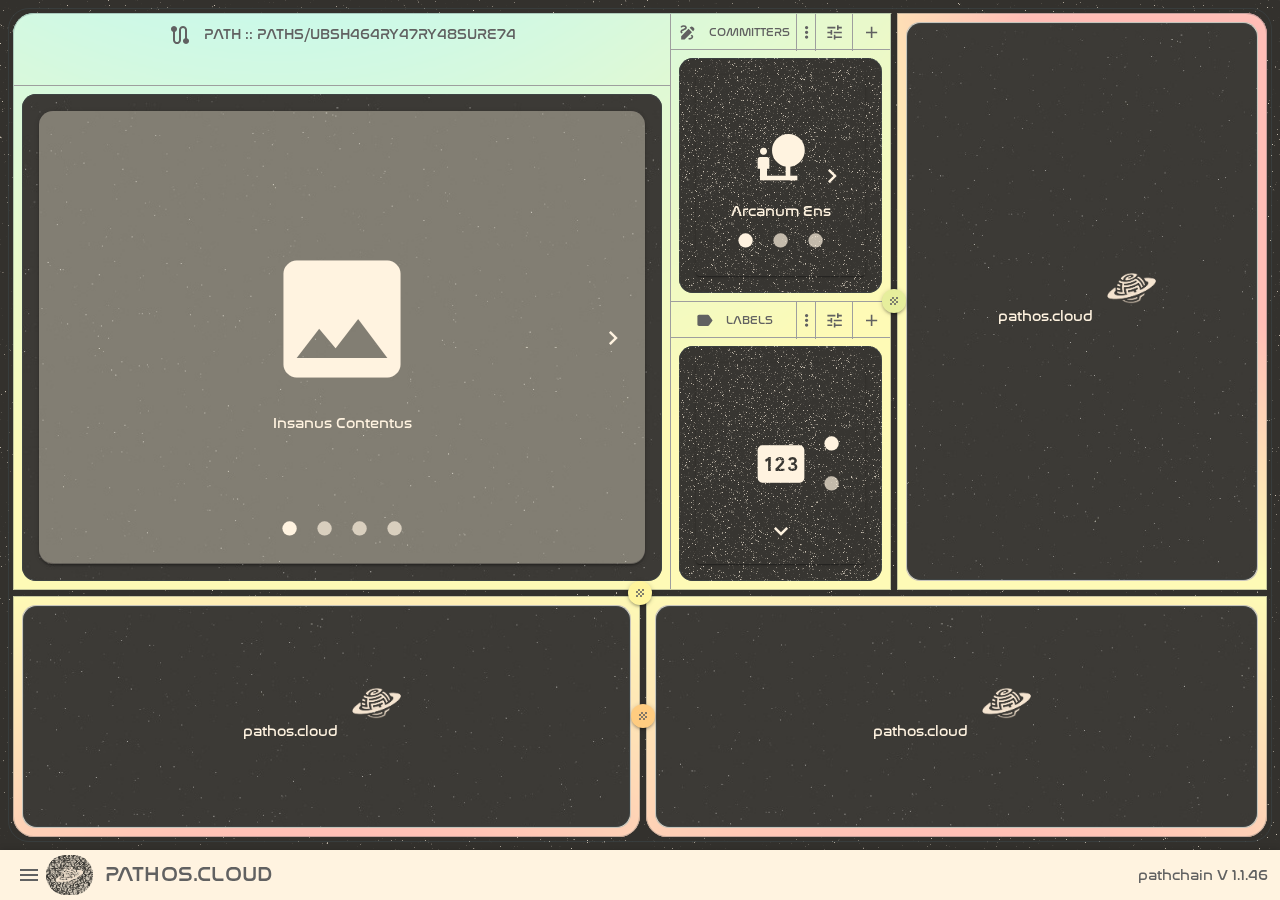
==== commit bc318949: ":egg:" ====
--- a/index.html
+++ b/index.html
@@ -1,3 +1,3 @@
-<!DOCTYPE html><html><head><title>Pathos Cloud</title><meta charset=utf-8><meta name=description content="Pathos Cloud"><meta name=format-detection content="telephone=no"><meta name=msapplication-tap-highlight content=no><meta name=viewport content="user-scalable=no,initial-scale=1,maximum-scale=1,minimum-scale=1,width=device-width"><link rel=icon type=image/png sizes=128x128 href="/icons/favicon-128x128.png"><link rel=icon type=image/png sizes=96x96 href="/icons/favicon-96x96.png"><link rel=icon type=image/png sizes=32x32 href="/icons/favicon-32x32.png"><link rel=icon type=image/png sizes=16x16 href="/icons/favicon-16x16.png"><link rel=icon type=image/ico href="/favicon.ico">  <script type="module" crossorigin src="/assets/index.180cc1c8.js"></script>
-  <link rel="stylesheet" href="/assets/index.eb31c244.css">
+<!DOCTYPE html><html><head><title>Pathos Cloud</title><meta charset=utf-8><meta name=description content="Pathos Cloud"><meta name=format-detection content="telephone=no"><meta name=msapplication-tap-highlight content=no><meta name=viewport content="user-scalable=no,initial-scale=1,maximum-scale=1,minimum-scale=1,width=device-width"><link rel=icon type=image/png sizes=128x128 href="/icons/favicon-128x128.png"><link rel=icon type=image/png sizes=96x96 href="/icons/favicon-96x96.png"><link rel=icon type=image/png sizes=32x32 href="/icons/favicon-32x32.png"><link rel=icon type=image/png sizes=16x16 href="/icons/favicon-16x16.png"><link rel=icon type=image/ico href="/favicon.ico">  <script type="module" crossorigin src="/assets/index.91023e47.js"></script>
+  <link rel="stylesheet" href="/assets/index.de27df75.css">
 </head><body><div id=q-app></div></body></html>--- a/assets/index.de27df75.css
+++ b/assets/index.de27df75.css
@@ -0,0 +1,5 @@
+@charset "UTF-8";@font-face{font-family:Roboto;font-style:normal;font-weight:100;src:url(/assets/KFOkCnqEu92Fr1MmgVxIIzQ.34e9582c.woff) format("woff")}@font-face{font-family:Roboto;font-style:normal;font-weight:300;src:url(/assets/KFOlCnqEu92Fr1MmSU5fBBc-.bf14c7d7.woff) format("woff")}@font-face{font-family:Roboto;font-style:normal;font-weight:400;src:url(/assets/KFOmCnqEu92Fr1Mu4mxM.f2abf7fb.woff) format("woff")}@font-face{font-family:Roboto;font-style:normal;font-weight:500;src:url(/assets/KFOlCnqEu92Fr1MmEU9fBBc-.9ce7f3ac.woff) format("woff")}@font-face{font-family:Roboto;font-style:normal;font-weight:700;src:url(/assets/KFOlCnqEu92Fr1MmWUlfBBc-.e0fd57c0.woff) format("woff")}@font-face{font-family:Roboto;font-style:normal;font-weight:900;src:url(/assets/KFOlCnqEu92Fr1MmYUtfBBc-.f6537e32.woff) format("woff")}@font-face{font-family:Material Icons;font-style:normal;font-weight:400;font-display:block;src:url(/assets/flUhRq6tzZclQEJ-Vdg-IuiaDsNcIhQ8tQ.4a4dbc62.woff2) format("woff2"),url(/assets/flUhRq6tzZclQEJ-Vdg-IuiaDsNa.fd84f88b.woff) format("woff")}.material-icons{font-family:Material Icons;font-weight:400;font-style:normal;display:inline-block;line-height:1;text-transform:none;letter-spacing:normal;word-wrap:normal;white-space:nowrap;direction:ltr;-webkit-font-smoothing:antialiased;text-rendering:optimizeLegibility;-moz-osx-font-smoothing:grayscale;font-feature-settings:"liga"}/*!
+ * * Quasar Framework v2.16.6
+ * * (c) 2015-present Razvan Stoenescu
+ * * Released under the MIT License.
+ * */*,*:before,*:after{box-sizing:inherit;-webkit-tap-highlight-color:transparent;-moz-tap-highlight-color:transparent}html,body,#q-app{width:100%;direction:ltr}body.platform-ios.within-iframe,body.platform-ios.within-iframe #q-app{width:100px;min-width:100%}html,body{margin:0;box-sizing:border-box}article,aside,details,figcaption,figure,footer,header,main,menu,nav,section,summary{display:block}abbr[title]{border-bottom:none;text-decoration:underline;-webkit-text-decoration:underline dotted;text-decoration:underline dotted}img{border-style:none}code,kbd,pre,samp{font-family:monospace,monospace;font-size:1em}hr{box-sizing:content-box;height:0;overflow:visible}button,input,optgroup,select,textarea{font:inherit;font-family:inherit;margin:0}optgroup{font-weight:700}button,input,select{overflow:visible;text-transform:none}button::-moz-focus-inner,input::-moz-focus-inner{border:0;padding:0}button:-moz-focusring,input:-moz-focusring{outline:1px dotted ButtonText}fieldset{padding:.35em .75em .625em}legend{box-sizing:border-box;color:inherit;display:table;max-width:100%;padding:0;white-space:normal}progress{vertical-align:baseline}textarea{overflow:auto}input[type=search]::-webkit-search-cancel-button,input[type=search]::-webkit-search-decoration{-webkit-appearance:none}.q-icon{line-height:1;width:1em;height:1em;flex-shrink:0;letter-spacing:normal;text-transform:none;white-space:nowrap;word-wrap:normal;direction:ltr;text-align:center;position:relative;box-sizing:content-box;fill:currentColor}.q-icon:before,.q-icon:after{width:100%;height:100%;display:flex!important;align-items:center;justify-content:center}.q-icon>svg,.q-icon>img{width:100%;height:100%}.q-icon,.material-icons,.material-icons-outlined,.material-icons-round,.material-icons-sharp,.material-symbols-outlined,.material-symbols-rounded,.material-symbols-sharp{-webkit-user-select:none;user-select:none;cursor:inherit;font-size:inherit;display:inline-flex;align-items:center;justify-content:center;vertical-align:middle}.q-panel{height:100%;width:100%}.q-panel>div{height:100%;width:100%}.q-panel-parent{overflow:hidden;position:relative}.q-loading-bar{position:fixed;z-index:9998;transition:transform .5s cubic-bezier(0,0,.2,1),opacity .5s;background:#f44336}.q-loading-bar--top{left:0;right:0;top:0;width:100%}.q-loading-bar--bottom{left:0;right:0;bottom:0;width:100%}.q-loading-bar--right{top:0;bottom:0;right:0;height:100%}.q-loading-bar--left{top:0;bottom:0;left:0;height:100%}.q-avatar{position:relative;vertical-align:middle;display:inline-block;border-radius:50%;font-size:48px;height:1em;width:1em}.q-avatar__content{font-size:.5em;line-height:.5em}.q-avatar__content,.q-avatar img:not(.q-icon):not(.q-img__image){border-radius:inherit;height:inherit;width:inherit}.q-avatar--square{border-radius:0}.q-badge{background-color:var(--q-primary);color:#fff;padding:2px 6px;border-radius:4px;font-size:12px;line-height:12px;min-height:12px;font-weight:400;vertical-align:baseline}.q-badge--single-line{white-space:nowrap}.q-badge--multi-line{word-break:break-all;word-wrap:break-word}.q-badge--floating{position:absolute;top:-4px;right:-3px;cursor:inherit}.q-badge--transparent{opacity:.8}.q-badge--outline{background-color:transparent;border:1px solid currentColor}.q-badge--rounded{border-radius:1em}.q-banner{min-height:54px;padding:8px 16px;background:#fff}.q-banner--top-padding{padding-top:14px}.q-banner__avatar{min-width:1px!important}.q-banner__avatar>.q-avatar{font-size:46px}.q-banner__avatar>.q-icon{font-size:40px}.q-banner__avatar:not(:empty)+.q-banner__content{padding-left:16px}.q-banner__actions.col-auto{padding-left:16px}.q-banner__actions.col-all .q-btn-item{margin:4px 0 0 4px}.q-banner--dense{min-height:32px;padding:8px}.q-banner--dense.q-banner--top-padding{padding-top:12px}.q-banner--dense .q-banner__avatar>.q-avatar,.q-banner--dense .q-banner__avatar>.q-icon{font-size:28px}.q-banner--dense .q-banner__avatar:not(:empty)+.q-banner__content{padding-left:8px}.q-banner--dense .q-banner__actions.col-auto{padding-left:8px}.q-bar{background:rgba(0,0,0,.2)}.q-bar>.q-icon{margin-left:2px}.q-bar>div,.q-bar>div+.q-icon{margin-left:8px}.q-bar>.q-btn{margin-left:2px}.q-bar>.q-icon:first-child,.q-bar>.q-btn:first-child,.q-bar>div:first-child{margin-left:0}.q-bar--standard{padding:0 12px;height:32px;font-size:18px}.q-bar--standard>div{font-size:16px}.q-bar--standard .q-btn{font-size:11px}.q-bar--dense{padding:0 8px;height:24px;font-size:14px}.q-bar--dense .q-btn{font-size:8px}.q-bar--dark{background:rgba(255,255,255,.15)}.q-breadcrumbs__el{color:inherit}.q-breadcrumbs__el-icon{font-size:125%}.q-breadcrumbs__el-icon--with-label{margin-right:8px}[dir=rtl] .q-breadcrumbs__separator .q-icon{transform:scaleX(-1)}.q-btn{display:inline-flex;flex-direction:column;align-items:stretch;position:relative;outline:0;border:0;vertical-align:middle;font-size:14px;line-height:1.715em;text-decoration:none;color:inherit;background:transparent;font-weight:500;text-transform:uppercase;text-align:center;width:auto;height:auto;cursor:default;padding:4px 16px;min-height:2.572em}.q-btn .q-icon,.q-btn .q-spinner{font-size:1.715em}.q-btn.disabled{opacity:.7!important}.q-btn:before{content:"";display:block;position:absolute;left:0;right:0;top:0;bottom:0;border-radius:inherit;box-shadow:0 1px 5px #0003,0 2px 2px #00000024,0 3px 1px -2px #0000001f}.q-btn--actionable{cursor:pointer}.q-btn--actionable.q-btn--standard:before{transition:box-shadow .3s cubic-bezier(.25,.8,.5,1)}.q-btn--actionable.q-btn--standard:active:before,.q-btn--actionable.q-btn--standard.q-btn--active:before{box-shadow:0 3px 5px -1px #0003,0 5px 8px #00000024,0 1px 14px #0000001f}.q-btn--no-uppercase{text-transform:none}.q-btn--rectangle{border-radius:3px}.q-btn--outline{background:transparent!important}.q-btn--outline:before{border:1px solid currentColor}.q-btn--push{border-radius:7px}.q-btn--push:before{border-bottom:3px solid rgba(0,0,0,.15)}.q-btn--push.q-btn--actionable{transition:transform .3s cubic-bezier(.25,.8,.5,1)}.q-btn--push.q-btn--actionable:before{transition:border-width .3s cubic-bezier(.25,.8,.5,1)}.q-btn--push.q-btn--actionable:active,.q-btn--push.q-btn--actionable.q-btn--active{transform:translateY(2px)}.q-btn--push.q-btn--actionable:active:before,.q-btn--push.q-btn--actionable.q-btn--active:before{border-bottom-width:0}.q-btn--rounded{border-radius:28px}.q-btn--round{border-radius:50%;padding:0;min-width:3em;min-height:3em}.q-btn--square{border-radius:0}.q-btn--flat:before,.q-btn--outline:before,.q-btn--unelevated:before{box-shadow:none}.q-btn--dense{padding:.285em;min-height:2em}.q-btn--dense.q-btn--round{padding:0;min-height:2.4em;min-width:2.4em}.q-btn--dense .on-left{margin-right:6px}.q-btn--dense .on-right{margin-left:6px}.q-btn--fab .q-icon,.q-btn--fab-mini .q-icon{font-size:24px}.q-btn--fab{padding:16px;min-height:56px;min-width:56px}.q-btn--fab .q-icon{margin:auto}.q-btn--fab-mini{padding:8px;min-height:40px;min-width:40px}.q-btn__content{transition:opacity .3s;z-index:0}.q-btn__content--hidden{opacity:0;pointer-events:none}.q-btn__progress{border-radius:inherit;z-index:0}.q-btn__progress-indicator{z-index:-1;transform:translate(-100%);background:rgba(255,255,255,.25)}.q-btn__progress--dark .q-btn__progress-indicator{background:rgba(0,0,0,.2)}.q-btn--flat .q-btn__progress-indicator,.q-btn--outline .q-btn__progress-indicator{opacity:.2;background:currentColor}.q-btn-dropdown--split .q-btn-dropdown__arrow-container{padding:0 4px}.q-btn-dropdown--split .q-btn-dropdown__arrow-container.q-btn--outline{border-left:1px solid currentColor}.q-btn-dropdown--split .q-btn-dropdown__arrow-container:not(.q-btn--outline){border-left:1px solid rgba(255,255,255,.3)}.q-btn-dropdown--simple *+.q-btn-dropdown__arrow{margin-left:8px}.q-btn-dropdown__arrow{transition:transform .28s}.q-btn-dropdown--current{flex-grow:1}.q-btn-group{border-radius:3px;box-shadow:0 1px 5px #0003,0 2px 2px #00000024,0 3px 1px -2px #0000001f;vertical-align:middle}.q-btn-group>.q-btn-item{border-radius:inherit;align-self:stretch}.q-btn-group>.q-btn-item:before{box-shadow:none}.q-btn-group>.q-btn-item .q-badge--floating{right:0}.q-btn-group>.q-btn-group{box-shadow:none}.q-btn-group>.q-btn-group:first-child>.q-btn:first-child{border-top-left-radius:inherit;border-bottom-left-radius:inherit}.q-btn-group>.q-btn-group:last-child>.q-btn:last-child{border-top-right-radius:inherit;border-bottom-right-radius:inherit}.q-btn-group>.q-btn-group:not(:first-child)>.q-btn:first-child:before{border-left:0}.q-btn-group>.q-btn-group:not(:last-child)>.q-btn:last-child:before{border-right:0}.q-btn-group>.q-btn-item:not(:last-child){border-top-right-radius:0;border-bottom-right-radius:0}.q-btn-group>.q-btn-item:not(:first-child){border-top-left-radius:0;border-bottom-left-radius:0}.q-btn-group>.q-btn-item.q-btn--standard:before{z-index:-1}.q-btn-group--push{border-radius:7px}.q-btn-group--push>.q-btn--push.q-btn--actionable{transform:none}.q-btn-group--push>.q-btn--push.q-btn--actionable .q-btn__content{transition:margin-top .3s cubic-bezier(.25,.8,.5,1),margin-bottom .3s cubic-bezier(.25,.8,.5,1)}.q-btn-group--push>.q-btn--push.q-btn--actionable:active .q-btn__content,.q-btn-group--push>.q-btn--push.q-btn--actionable.q-btn--active .q-btn__content{margin-top:2px;margin-bottom:-2px}.q-btn-group--rounded{border-radius:28px}.q-btn-group--square{border-radius:0}.q-btn-group--flat,.q-btn-group--outline,.q-btn-group--unelevated{box-shadow:none}.q-btn-group--outline>.q-separator{display:none}.q-btn-group--outline>.q-btn-item+.q-btn-item:before{border-left:0}.q-btn-group--outline>.q-btn-item:not(:last-child):before{border-right:0}.q-btn-group--stretch{align-self:stretch;border-radius:0}.q-btn-group--glossy>.q-btn-item{background-image:linear-gradient(to bottom,rgba(255,255,255,.3),rgba(255,255,255,0) 50%,rgba(0,0,0,.12) 51%,rgba(0,0,0,.04))!important}.q-btn-group--spread>.q-btn-group{display:flex!important}.q-btn-group--spread>.q-btn-item,.q-btn-group--spread>.q-btn-group>.q-btn-item:not(.q-btn-dropdown__arrow-container){width:auto;min-width:0;max-width:100%;flex:10000 1 0%}.q-btn-toggle{position:relative}.q-card{box-shadow:0 1px 5px #0003,0 2px 2px #00000024,0 3px 1px -2px #0000001f;border-radius:4px;vertical-align:top;background:#fff;position:relative}.q-card>div:not(.q--avoid-card-border),.q-card>img:not(.q--avoid-card-border){border-radius:0}.q-card>div:nth-child(1 of :not(.q--avoid-card-border)),.q-card>img:nth-child(1 of :not(.q--avoid-card-border)){border-top:0;border-top-left-radius:inherit;border-top-right-radius:inherit}.q-card>div:nth-last-child(1 of :not(.q--avoid-card-border)),.q-card>img:nth-last-child(1 of :not(.q--avoid-card-border)){border-bottom:0;border-bottom-left-radius:inherit;border-bottom-right-radius:inherit}.q-card>div:not(.q--avoid-card-border){border-left:0;border-right:0;box-shadow:none}.q-card--bordered{border:1px solid rgba(0,0,0,.12)}.q-card--dark{border-color:#ffffff47;box-shadow:0 1px 5px #fff3,0 2px 2px #ffffff24,0 3px 1px -2px #ffffff1f}.q-card__section{position:relative}.q-card__section--vert{padding:16px}.q-card__section--horiz>div:not(.q--avoid-card-border),.q-card__section--horiz>img:not(.q--avoid-card-border){border-radius:0}.q-card__section--horiz>div:nth-child(1 of :not(.q--avoid-card-border)),.q-card__section--horiz>img:nth-child(1 of :not(.q--avoid-card-border)){border-top-left-radius:inherit;border-bottom-left-radius:inherit}.q-card__section--horiz>div:nth-last-child(1 of :not(.q--avoid-card-border)),.q-card__section--horiz>img:nth-last-child(1 of :not(.q--avoid-card-border)){border-top-right-radius:inherit;border-bottom-right-radius:inherit}.q-card__section--horiz>div:not(.q--avoid-card-border){border-top:0;border-bottom:0;box-shadow:none}.q-card__actions{padding:8px;align-items:center}.q-card__actions .q-btn--rectangle{padding:0 8px}.q-card__actions--horiz>.q-btn-item+.q-btn-item,.q-card__actions--horiz>.q-btn-group+.q-btn-item,.q-card__actions--horiz>.q-btn-item+.q-btn-group{margin-left:8px}.q-card__actions--vert>.q-btn-item.q-btn--round{align-self:center}.q-card__actions--vert>.q-btn-item+.q-btn-item,.q-card__actions--vert>.q-btn-group+.q-btn-item,.q-card__actions--vert>.q-btn-item+.q-btn-group{margin-top:4px}.q-card__actions--vert>.q-btn-group>.q-btn-item{flex-grow:1}.q-card>img{display:block;width:100%;max-width:100%;border:0}.q-carousel{background-color:#fff;height:400px}.q-carousel__slide{min-height:100%;background-size:cover;background-position:50%}.q-carousel__slide,.q-carousel .q-carousel--padding{padding:16px}.q-carousel__slides-container{height:100%}.q-carousel__control{color:#fff}.q-carousel__arrow{pointer-events:none}.q-carousel__arrow .q-icon{font-size:28px}.q-carousel__arrow .q-btn{pointer-events:all}.q-carousel__prev-arrow--horizontal,.q-carousel__next-arrow--horizontal{top:16px;bottom:16px}.q-carousel__prev-arrow--horizontal{left:16px}.q-carousel__next-arrow--horizontal{right:16px}.q-carousel__prev-arrow--vertical,.q-carousel__next-arrow--vertical{left:16px;right:16px}.q-carousel__prev-arrow--vertical{top:16px}.q-carousel__next-arrow--vertical{bottom:16px}.q-carousel__navigation--top,.q-carousel__navigation--bottom{left:16px;right:16px;overflow-x:auto;overflow-y:hidden}.q-carousel__navigation--top{top:16px}.q-carousel__navigation--bottom{bottom:16px}.q-carousel__navigation--left,.q-carousel__navigation--right{top:16px;bottom:16px;overflow-x:hidden;overflow-y:auto}.q-carousel__navigation--left>.q-carousel__navigation-inner,.q-carousel__navigation--right>.q-carousel__navigation-inner{flex-direction:column}.q-carousel__navigation--left{left:16px}.q-carousel__navigation--right{right:16px}.q-carousel__navigation-inner{flex:1 1 auto}.q-carousel__navigation .q-btn{margin:6px 4px;padding:5px}.q-carousel__navigation-icon--inactive{opacity:.7}.q-carousel .q-carousel__thumbnail{margin:2px;height:50px;width:auto;display:inline-block;cursor:pointer;border:1px solid transparent;border-radius:4px;vertical-align:middle;opacity:.7;transition:opacity .3s}.q-carousel .q-carousel__thumbnail:hover,.q-carousel .q-carousel__thumbnail--active{opacity:1}.q-carousel .q-carousel__thumbnail--active{border-color:currentColor;cursor:default}.q-carousel--navigation-top.q-carousel--with-padding .q-carousel__slide,.q-carousel--navigation-top .q-carousel--padding,.q-carousel--arrows-vertical.q-carousel--with-padding .q-carousel__slide,.q-carousel--arrows-vertical .q-carousel--padding{padding-top:60px}.q-carousel--navigation-bottom.q-carousel--with-padding .q-carousel__slide,.q-carousel--navigation-bottom .q-carousel--padding,.q-carousel--arrows-vertical.q-carousel--with-padding .q-carousel__slide,.q-carousel--arrows-vertical .q-carousel--padding{padding-bottom:60px}.q-carousel--navigation-left.q-carousel--with-padding .q-carousel__slide,.q-carousel--navigation-left .q-carousel--padding,.q-carousel--arrows-horizontal.q-carousel--with-padding .q-carousel__slide,.q-carousel--arrows-horizontal .q-carousel--padding{padding-left:60px}.q-carousel--navigation-right.q-carousel--with-padding .q-carousel__slide,.q-carousel--navigation-right .q-carousel--padding,.q-carousel--arrows-horizontal.q-carousel--with-padding .q-carousel__slide,.q-carousel--arrows-horizontal .q-carousel--padding{padding-right:60px}.q-carousel.fullscreen{height:100%}.q-message-name,.q-message-stamp,.q-message-label{font-size:small}.q-message-label{margin:24px 0;text-align:center}.q-message-stamp{color:inherit;margin-top:4px;opacity:.6;display:none}.q-message-avatar{border-radius:50%;width:48px;height:48px;min-width:48px}.q-message{margin-bottom:8px}.q-message:first-child .q-message-label{margin-top:0}.q-message-avatar--received{margin-right:8px}.q-message-text--received{color:#81c784;border-radius:4px 4px 4px 0}.q-message-text--received:last-child:before{right:100%;border-right:0 solid transparent;border-left:8px solid transparent;border-bottom:8px solid currentColor}.q-message-text-content--received{color:#000}.q-message-name--sent{text-align:right}.q-message-avatar--sent{margin-left:8px}.q-message-container--sent{flex-direction:row-reverse}.q-message-text--sent{color:#e0e0e0;border-radius:4px 4px 0}.q-message-text--sent:last-child:before{left:100%;border-left:0 solid transparent;border-right:8px solid transparent;border-bottom:8px solid currentColor}.q-message-text-content--sent{color:#000}.q-message-text{background:currentColor;padding:8px;line-height:1.2;word-break:break-word;position:relative}.q-message-text+.q-message-text{margin-top:3px}.q-message-text:last-child{min-height:48px}.q-message-text:last-child .q-message-stamp{display:block}.q-message-text:last-child:before{content:"";position:absolute;bottom:0;width:0;height:0}.q-checkbox{vertical-align:middle}.q-checkbox__native{width:1px;height:1px}.q-checkbox__bg,.q-checkbox__icon-container{-webkit-user-select:none;user-select:none}.q-checkbox__bg{top:25%;left:25%;width:50%;height:50%;border:2px solid currentColor;border-radius:2px;transition:background .22s cubic-bezier(0,0,.2,1) 0ms;-webkit-print-color-adjust:exact}.q-checkbox__icon{color:currentColor;font-size:.5em}.q-checkbox__svg{color:#fff}.q-checkbox__truthy{stroke:currentColor;stroke-width:3.12px;stroke-dashoffset:29.78334;stroke-dasharray:29.78334}.q-checkbox__indet{fill:currentColor;transform-origin:50% 50%;transform:rotate(-280deg) scale(0)}.q-checkbox__inner{font-size:40px;width:1em;min-width:1em;height:1em;outline:0;border-radius:50%;color:#0000008a}.q-checkbox__inner--truthy,.q-checkbox__inner--indet{color:var(--q-primary)}.q-checkbox__inner--truthy .q-checkbox__bg,.q-checkbox__inner--indet .q-checkbox__bg{background:currentColor}.q-checkbox__inner--truthy path{stroke-dashoffset:0;transition:stroke-dashoffset .18s cubic-bezier(.4,0,.6,1) 0ms}.q-checkbox__inner--indet .q-checkbox__indet{transform:rotate(0) scale(1);transition:transform .22s cubic-bezier(0,0,.2,1) 0ms}.q-checkbox.disabled{opacity:.75!important}.q-checkbox--dark .q-checkbox__inner{color:#ffffffb3}.q-checkbox--dark .q-checkbox__inner:before{opacity:.32!important}.q-checkbox--dark .q-checkbox__inner--truthy,.q-checkbox--dark .q-checkbox__inner--indet{color:var(--q-primary)}.q-checkbox--dense .q-checkbox__inner{width:.5em;min-width:.5em;height:.5em}.q-checkbox--dense .q-checkbox__bg{left:5%;top:5%;width:90%;height:90%}.q-checkbox--dense .q-checkbox__label{padding-left:.5em}.q-checkbox--dense.reverse .q-checkbox__label{padding-left:0;padding-right:.5em}body.desktop .q-checkbox:not(.disabled) .q-checkbox__inner:before{content:"";position:absolute;top:0;right:0;bottom:0;left:0;border-radius:50%;background:currentColor;opacity:.12;transform:scale3d(0,0,1);transition:transform .22s cubic-bezier(0,0,.2,1)}body.desktop .q-checkbox:not(.disabled):focus .q-checkbox__inner:before,body.desktop .q-checkbox:not(.disabled):hover .q-checkbox__inner:before{transform:scaleZ(1)}body.desktop .q-checkbox--dense:not(.disabled):focus .q-checkbox__inner:before,body.desktop .q-checkbox--dense:not(.disabled):hover .q-checkbox__inner:before{transform:scale3d(1.4,1.4,1)}.q-chip{vertical-align:middle;border-radius:16px;outline:0;position:relative;height:2em;max-width:100%;margin:4px;background:#e0e0e0;color:#000000de;font-size:14px;padding:.5em .9em}.q-chip--colored .q-chip__icon,.q-chip--dark .q-chip__icon{color:inherit}.q-chip--outline{background:transparent!important;border:1px solid currentColor}.q-chip .q-avatar{font-size:2em;margin-left:-.45em;margin-right:.2em;border-radius:16px}.q-chip--selected .q-avatar{display:none}.q-chip__icon{color:#0000008a;font-size:1.5em;margin:-.2em}.q-chip__icon--left{margin-right:.2em}.q-chip__icon--right{margin-left:.2em}.q-chip__icon--remove{margin-left:.1em;margin-right:-.5em;opacity:.6;outline:0}.q-chip__icon--remove:hover,.q-chip__icon--remove:focus{opacity:1}.q-chip__content{white-space:nowrap}.q-chip--dense{border-radius:12px;padding:0 .4em;height:1.5em}.q-chip--dense .q-avatar{font-size:1.5em;margin-left:-.27em;margin-right:.1em;border-radius:12px}.q-chip--dense .q-chip__icon{font-size:1.25em}.q-chip--dense .q-chip__icon--left{margin-right:.195em}.q-chip--dense .q-chip__icon--remove{margin-right:-.25em}.q-chip--square{border-radius:4px}.q-chip--square .q-avatar{border-radius:3px 0 0 3px}body.desktop .q-chip--clickable:focus{box-shadow:0 1px 3px #0003,0 1px 1px #00000024,0 2px 1px -1px #0000001f}body.desktop.body--dark .q-chip--clickable:focus{box-shadow:0 1px 3px #fff3,0 1px 1px #ffffff24,0 2px 1px -1px #ffffff1f}.q-circular-progress{display:inline-block;position:relative;vertical-align:middle;width:1em;height:1em;line-height:1}.q-circular-progress.q-focusable{border-radius:50%}.q-circular-progress__svg{width:100%;height:100%}.q-circular-progress__text{font-size:.25em}.q-circular-progress--indeterminate .q-circular-progress__svg{transform-origin:50% 50%;animation:q-spin 2s linear infinite}.q-circular-progress--indeterminate .q-circular-progress__circle{stroke-dasharray:1 400;stroke-dashoffset:0;animation:q-circular-progress-circle 1.5s ease-in-out infinite}@keyframes q-circular-progress-circle{0%{stroke-dasharray:1,400;stroke-dashoffset:0}50%{stroke-dasharray:400,400;stroke-dashoffset:-100}to{stroke-dasharray:400,400;stroke-dashoffset:-300}}.q-color-picker{overflow:hidden;background:#fff;max-width:350px;vertical-align:top;min-width:180px;border-radius:4px;box-shadow:0 1px 5px #0003,0 2px 2px #00000024,0 3px 1px -2px #0000001f}.q-color-picker .q-tab{padding:0!important}.q-color-picker--bordered{border:1px solid rgba(0,0,0,.12)}.q-color-picker__header-tabs{height:32px}.q-color-picker__header input{line-height:24px;border:0}.q-color-picker__header .q-tab{min-height:32px!important;height:32px!important}.q-color-picker__header .q-tab--inactive{background:linear-gradient(to top,rgba(0,0,0,.3) 0%,rgba(0,0,0,.15) 25%,rgba(0,0,0,.1))}.q-color-picker__error-icon{bottom:2px;right:2px;font-size:24px;opacity:0;transition:opacity .3s ease-in}.q-color-picker__header-content{position:relative;background:#fff}.q-color-picker__header-content--light{color:#000}.q-color-picker__header-content--dark{color:#fff}.q-color-picker__header-content--dark .q-tab--inactive:before{content:"";position:absolute;top:0;right:0;bottom:0;left:0;background:rgba(255,255,255,.2)}.q-color-picker__header-banner{height:36px}.q-color-picker__header-bg{background:#fff;background-image:url([data-uri])!important}.q-color-picker__footer{height:36px}.q-color-picker__footer .q-tab{min-height:36px!important;height:36px!important}.q-color-picker__footer .q-tab--inactive{background:linear-gradient(to bottom,rgba(0,0,0,.3) 0%,rgba(0,0,0,.15) 25%,rgba(0,0,0,.1))}.q-color-picker__spectrum{width:100%;height:100%}.q-color-picker__spectrum-tab{padding:0!important}.q-color-picker__spectrum-white{background:linear-gradient(to right,#fff,rgba(255,255,255,0))}.q-color-picker__spectrum-black{background:linear-gradient(to top,#000,rgba(0,0,0,0))}.q-color-picker__spectrum-circle{width:10px;height:10px;box-shadow:0 0 0 1.5px #fff,inset 0 0 1px 1px #0000004d,0 0 1px 2px #0006;border-radius:50%;transform:translate(-5px,-5px)}.q-color-picker__hue .q-slider__track{background:linear-gradient(to right,#f00 0%,#ff0 17%,#0f0 33%,#0ff 50%,#00f 67%,#f0f 83%,#f00 100%)!important;opacity:1}.q-color-picker__alpha .q-slider__track-container{padding-top:0}.q-color-picker__alpha .q-slider__track:before{content:"";position:absolute;top:0;right:0;bottom:0;left:0;border-radius:inherit;background:linear-gradient(90deg,rgba(255,255,255,0),#757575)}.q-color-picker__sliders{padding:0 16px}.q-color-picker__sliders .q-slider__thumb{color:#424242}.q-color-picker__sliders .q-slider__thumb path{stroke-width:2px;fill:transparent}.q-color-picker__sliders .q-slider--active path{stroke-width:3px}.q-color-picker__tune-tab .q-slider{margin-left:18px;margin-right:18px}.q-color-picker__tune-tab input{font-size:11px;border:1px solid #e0e0e0;border-radius:4px;width:3.5em}.q-color-picker__palette-tab{padding:0!important}.q-color-picker__palette-rows--editable .q-color-picker__cube{cursor:pointer}.q-color-picker__cube{padding-bottom:10%;width:10%!important}.q-color-picker input{color:inherit;background:transparent;outline:0;text-align:center}.q-color-picker .q-tabs{overflow:hidden}.q-color-picker .q-tab--active{box-shadow:0 0 14px 3px #0003}.q-color-picker .q-tab--active .q-focus-helper,.q-color-picker .q-tab__indicator{display:none}.q-color-picker .q-tab-panels{background:inherit}.q-color-picker--dark{box-shadow:0 1px 5px #fff3,0 2px 2px #ffffff24,0 3px 1px -2px #ffffff1f}.q-color-picker--dark .q-color-picker__tune-tab input{border:1px solid rgba(255,255,255,.3)}.q-color-picker--dark .q-slider__thumb{color:#fafafa}.q-date{display:inline-flex;box-shadow:0 1px 5px #0003,0 2px 2px #00000024,0 3px 1px -2px #0000001f;border-radius:4px;background:#fff;width:290px;min-width:290px;max-width:100%}.q-date--bordered{border:1px solid rgba(0,0,0,.12)}.q-date__header{border-top-left-radius:inherit;color:#fff;background-color:var(--q-primary);padding:16px}.q-date__actions{padding:0 16px 16px}.q-date__content,.q-date__main{outline:0}.q-date__content .q-btn{font-weight:400}.q-date__header-link{opacity:.64;outline:0;transition:opacity .3s ease-out}.q-date__header-link--active,.q-date__header-link:hover,.q-date__header-link:focus{opacity:1}.q-date__header-subtitle{font-size:14px;line-height:1.75;letter-spacing:.00938em}.q-date__header-title-label{font-size:24px;line-height:1.2;letter-spacing:.00735em}.q-date__view{height:100%;width:100%;min-height:290px;padding:16px}.q-date__navigation{height:12.5%}.q-date__navigation>div:first-child{width:8%;min-width:24px;justify-content:flex-end}.q-date__navigation>div:last-child{width:8%;min-width:24px;justify-content:flex-start}.q-date__calendar-weekdays{height:12.5%}.q-date__calendar-weekdays>div{opacity:.38;font-size:12px}.q-date__calendar-item{display:inline-flex;align-items:center;justify-content:center;vertical-align:middle;width:14.285%!important;height:12.5%!important;position:relative;padding:1px}.q-date__calendar-item:after{content:"";position:absolute;pointer-events:none;top:1px;right:0;bottom:1px;left:0;border-style:dashed;border-color:transparent;border-width:1px}.q-date__calendar-item>div,.q-date__calendar-item button{width:30px;height:30px;border-radius:50%}.q-date__calendar-item>div{line-height:30px;text-align:center}.q-date__calendar-item>button{line-height:22px}.q-date__calendar-item--out{opacity:.18}.q-date__calendar-item--fill{visibility:hidden}.q-date__range:before,.q-date__range-from:before,.q-date__range-to:before{content:"";background-color:currentColor;position:absolute;top:1px;bottom:1px;left:0;right:0;opacity:.3}.q-date__range:nth-child(7n-6):before,.q-date__range-from:nth-child(7n-6):before,.q-date__range-to:nth-child(7n-6):before{border-top-left-radius:0;border-bottom-left-radius:0}.q-date__range:nth-child(7n):before,.q-date__range-from:nth-child(7n):before,.q-date__range-to:nth-child(7n):before{border-top-right-radius:0;border-bottom-right-radius:0}.q-date__range-from:before{left:50%}.q-date__range-to:before{right:50%}.q-date__edit-range:after{border-color:currentColor transparent}.q-date__edit-range:nth-child(7n-6):after{border-top-left-radius:0;border-bottom-left-radius:0}.q-date__edit-range:nth-child(7n):after{border-top-right-radius:0;border-bottom-right-radius:0}.q-date__edit-range-from:after,.q-date__edit-range-from-to:after{left:4px;border-left-color:currentColor;border-top-color:currentColor;border-bottom-color:currentColor;border-top-left-radius:28px;border-bottom-left-radius:28px}.q-date__edit-range-to:after,.q-date__edit-range-from-to:after{right:4px;border-right-color:currentColor;border-top-color:currentColor;border-bottom-color:currentColor;border-top-right-radius:28px;border-bottom-right-radius:28px}.q-date__calendar-days-container{height:75%;min-height:192px}.q-date__calendar-days>div{height:16.66%!important}.q-date__event{position:absolute;bottom:2px;left:50%;height:5px;width:8px;border-radius:5px;background-color:var(--q-secondary);transform:translate3d(-50%,0,0)}.q-date__today{box-shadow:0 0 1px 0 currentColor}.q-date__years-content{padding:0 8px}.q-date__years-item,.q-date__months-item{flex:0 0 33.3333%}.q-date.disabled .q-date__header,.q-date.disabled .q-date__content,.q-date--readonly .q-date__header,.q-date--readonly .q-date__content{pointer-events:none}.q-date--readonly .q-date__navigation{display:none}.q-date--portrait{flex-direction:column}.q-date--portrait-standard .q-date__content{height:calc(100% - 86px)}.q-date--portrait-standard .q-date__header{border-top-right-radius:inherit;height:86px}.q-date--portrait-standard .q-date__header-title{align-items:center;height:30px}.q-date--portrait-minimal .q-date__content{height:100%}.q-date--landscape{flex-direction:row;align-items:stretch;min-width:420px}.q-date--landscape>div{display:flex;flex-direction:column}.q-date--landscape .q-date__content{height:100%}.q-date--landscape-standard{min-width:420px}.q-date--landscape-standard .q-date__header{border-bottom-left-radius:inherit;min-width:110px;width:110px}.q-date--landscape-standard .q-date__header-title{flex-direction:column}.q-date--landscape-standard .q-date__header-today{margin-top:12px;margin-left:-8px}.q-date--landscape-minimal{width:310px}.q-date--dark{box-shadow:0 1px 5px #fff3,0 2px 2px #ffffff24,0 3px 1px -2px #ffffff1f;border-color:#ffffff47}.q-dialog__title{font-size:1.25rem;font-weight:500;line-height:2rem;letter-spacing:.0125em}.q-dialog__progress{font-size:4rem}.q-dialog__inner{outline:0}.q-dialog__inner>div{pointer-events:all;overflow:auto;-webkit-overflow-scrolling:touch;will-change:scroll-position;border-radius:4px}.q-dialog__inner--square>div{border-radius:0!important}.q-dialog__inner>.q-card>.q-card__actions .q-btn--rectangle{min-width:64px}.q-dialog__inner--minimized{padding:24px}.q-dialog__inner--minimized>div{max-height:calc(100vh - 48px)}.q-dialog__inner--maximized>div{height:100%;width:100%;max-height:100vh;max-width:100vw;border-radius:0!important;top:0!important;left:0!important}.q-dialog__inner--top,.q-dialog__inner--bottom{padding-top:0!important;padding-bottom:0!important}.q-dialog__inner--right,.q-dialog__inner--left{padding-right:0!important;padding-left:0!important}.q-dialog__inner--left:not(.q-dialog__inner--animating)>div,.q-dialog__inner--top:not(.q-dialog__inner--animating)>div{border-top-left-radius:0}.q-dialog__inner--right:not(.q-dialog__inner--animating)>div,.q-dialog__inner--top:not(.q-dialog__inner--animating)>div{border-top-right-radius:0}.q-dialog__inner--left:not(.q-dialog__inner--animating)>div,.q-dialog__inner--bottom:not(.q-dialog__inner--animating)>div{border-bottom-left-radius:0}.q-dialog__inner--right:not(.q-dialog__inner--animating)>div,.q-dialog__inner--bottom:not(.q-dialog__inner--animating)>div{border-bottom-right-radius:0}.q-dialog__inner--fullwidth>div{width:100%!important;max-width:100%!important}.q-dialog__inner--fullheight>div{height:100%!important;max-height:100%!important}.q-dialog__backdrop{z-index:-1;pointer-events:all;outline:0;background:rgba(0,0,0,.4)}body.platform-ios .q-dialog__inner--minimized>div,body.platform-android:not(.native-mobile) .q-dialog__inner--minimized>div{max-height:calc(100vh - 108px)}body.q-ios-padding .q-dialog__inner{padding-top:20px!important;padding-top:env(safe-area-inset-top)!important;padding-bottom:env(safe-area-inset-bottom)!important}body.q-ios-padding .q-dialog__inner>div{max-height:calc(100vh - env(safe-area-inset-top) - env(safe-area-inset-bottom))!important}@media (max-width: 599.98px){.q-dialog__inner--top,.q-dialog__inner--bottom{padding-left:0;padding-right:0}.q-dialog__inner--top>div,.q-dialog__inner--bottom>div{width:100%!important}}@media (min-width: 600px){.q-dialog__inner--minimized>div{max-width:560px}}.q-body--dialog{overflow:hidden}.q-editor{border:1px solid rgba(0,0,0,.12);border-radius:4px;background-color:#fff}.q-editor.disabled{border-style:dashed}.q-editor>div:first-child,.q-editor__toolbars-container,.q-editor__toolbars-container>div:first-child{border-top-left-radius:inherit;border-top-right-radius:inherit}.q-editor__content{outline:0;padding:10px;min-height:10em;border-bottom-left-radius:inherit;border-bottom-right-radius:inherit;overflow:auto;max-width:100%}.q-editor__content pre{white-space:pre-wrap}.q-editor__content hr{border:0;outline:0;margin:1px;height:1px;background:rgba(0,0,0,.12)}.q-editor__content:empty:not(:focus):before{content:attr(placeholder);opacity:.7}.q-editor__toolbar{border-bottom:1px solid rgba(0,0,0,.12);min-height:32px}.q-editor__toolbars-container{max-width:100%}.q-editor .q-btn{margin:4px}.q-editor__toolbar-group{position:relative;margin:0 4px}.q-editor__toolbar-group+.q-editor__toolbar-group:before{content:"";position:absolute;left:-4px;top:4px;bottom:4px;width:1px;background:rgba(0,0,0,.12)}.q-editor__link-input{color:inherit;text-decoration:none;text-transform:none;border:none;border-radius:0;background:none;outline:0}.q-editor--flat,.q-editor--flat .q-editor__toolbar{border:0}.q-editor--dense .q-editor__toolbar-group{display:flex;align-items:center;flex-wrap:nowrap}.q-editor--dark{border-color:#ffffff47}.q-editor--dark .q-editor__content hr{background:rgba(255,255,255,.28)}.q-editor--dark .q-editor__toolbar{border-color:#ffffff47}.q-editor--dark .q-editor__toolbar-group+.q-editor__toolbar-group:before{background:rgba(255,255,255,.28)}.q-expansion-item__border{opacity:0}.q-expansion-item__toggle-icon{position:relative;transition:transform .3s}.q-expansion-item__toggle-icon--rotated{transform:rotate(180deg)}.q-expansion-item__toggle-focus{width:1em!important;height:1em!important;position:relative!important}.q-expansion-item__toggle-focus+.q-expansion-item__toggle-icon{margin-top:-1em}.q-expansion-item--standard.q-expansion-item--expanded>div>.q-expansion-item__border{opacity:1}.q-expansion-item--popup{transition:padding .5s}.q-expansion-item--popup>.q-expansion-item__container{border:1px solid rgba(0,0,0,.12)}.q-expansion-item--popup>.q-expansion-item__container>.q-separator{display:none}.q-expansion-item--popup.q-expansion-item--collapsed{padding:0 15px}.q-expansion-item--popup.q-expansion-item--expanded{padding:15px 0}.q-expansion-item--popup.q-expansion-item--expanded+.q-expansion-item--popup.q-expansion-item--expanded{padding-top:0}.q-expansion-item--popup.q-expansion-item--collapsed:not(:first-child)>.q-expansion-item__container{border-top-width:0}.q-expansion-item--popup.q-expansion-item--expanded+.q-expansion-item--popup.q-expansion-item--collapsed>.q-expansion-item__container{border-top-width:1px}.q-expansion-item__content>.q-card{box-shadow:none;border-radius:0}.q-expansion-item:first-child>div>.q-expansion-item__border--top{opacity:0}.q-expansion-item:last-child>div>.q-expansion-item__border--bottom{opacity:0}.q-expansion-item--expanded+.q-expansion-item--expanded>div>.q-expansion-item__border--top{opacity:0}.q-expansion-item--expanded .q-textarea--autogrow textarea{animation:q-expansion-done 0s}@keyframes q-expansion-done{0%{--q-exp-done: 1}}.z-fab{z-index:990}.q-fab{position:relative;vertical-align:middle}.q-fab>.q-btn{width:100%}.q-fab--form-rounded{border-radius:28px}.q-fab--form-square{border-radius:4px}.q-fab__icon,.q-fab__active-icon{transition:opacity .4s,transform .4s}.q-fab__icon{opacity:1;transform:rotate(0)}.q-fab__active-icon{opacity:0;transform:rotate(-180deg)}.q-fab__label--external{position:absolute;padding:0 8px;transition:opacity .18s cubic-bezier(.65,.815,.735,.395)}.q-fab__label--external-hidden{opacity:0;pointer-events:none}.q-fab__label--external-left{top:50%;left:-12px;transform:translate(-100%,-50%)}.q-fab__label--external-right{top:50%;right:-12px;transform:translate(100%,-50%)}.q-fab__label--external-bottom{bottom:-12px;left:50%;transform:translate(-50%,100%)}.q-fab__label--external-top{top:-12px;left:50%;transform:translate(-50%,-100%)}.q-fab__label--internal{padding:0;transition:font-size .12s cubic-bezier(.65,.815,.735,.395),max-height .12s cubic-bezier(.65,.815,.735,.395),opacity .07s cubic-bezier(.65,.815,.735,.395);max-height:30px}.q-fab__label--internal-hidden{font-size:0;opacity:0}.q-fab__label--internal-top{padding-bottom:.12em}.q-fab__label--internal-bottom{padding-top:.12em}.q-fab__label--internal-top.q-fab__label--internal-hidden,.q-fab__label--internal-bottom.q-fab__label--internal-hidden{max-height:0}.q-fab__label--internal-left{padding-left:.285em;padding-right:.571em}.q-fab__label--internal-right{padding-right:.285em;padding-left:.571em}.q-fab__icon-holder{min-width:24px;min-height:24px;position:relative}.q-fab__icon-holder--opened .q-fab__icon{transform:rotate(180deg);opacity:0}.q-fab__icon-holder--opened .q-fab__active-icon{transform:rotate(0);opacity:1}.q-fab__actions{position:absolute;opacity:0;transition:transform .18s ease-in,opacity .18s ease-in;pointer-events:none;align-items:center;justify-content:center;align-self:center;padding:3px}.q-fab__actions .q-btn{margin:5px}.q-fab__actions--right{transform-origin:0 50%;transform:scale(.4) translate(-62px);height:56px;left:100%;margin-left:9px}.q-fab__actions--left{transform-origin:100% 50%;transform:scale(.4) translate(62px);height:56px;right:100%;margin-right:9px;flex-direction:row-reverse}.q-fab__actions--up{transform-origin:50% 100%;transform:scale(.4) translateY(62px);width:56px;bottom:100%;margin-bottom:9px;flex-direction:column-reverse}.q-fab__actions--down{transform-origin:50% 0;transform:scale(.4) translateY(-62px);width:56px;top:100%;margin-top:9px;flex-direction:column}.q-fab__actions--up,.q-fab__actions--down{left:50%;margin-left:-28px}.q-fab__actions--opened{opacity:1;transform:scale(1) translate(.1px);pointer-events:all}.q-fab--align-left>.q-fab__actions--up,.q-fab--align-left>.q-fab__actions--down{align-items:flex-start;left:28px}.q-fab--align-right>.q-fab__actions--up,.q-fab--align-right>.q-fab__actions--down{align-items:flex-end;left:auto;right:0}.q-field{font-size:14px}.q-field ::-ms-clear,.q-field ::-ms-reveal{display:none}.q-field--with-bottom{padding-bottom:20px}.q-field__marginal{height:56px;color:#0000008a;font-size:24px}.q-field__marginal>*+*{margin-left:2px}.q-field__marginal .q-avatar{font-size:32px}.q-field__before,.q-field__prepend{padding-right:12px}.q-field__after,.q-field__append{padding-left:12px}.q-field__after:empty,.q-field__append:empty{display:none}.q-field__append+.q-field__append{padding-left:2px}.q-field__inner{text-align:left}.q-field__bottom{font-size:12px;min-height:20px;line-height:1;color:#0000008a;padding:8px 12px 0;backface-visibility:hidden}.q-field__bottom--animated{transform:translateY(100%);position:absolute;left:0;right:0;bottom:0}.q-field__messages{line-height:1}.q-field__messages>div{word-break:break-word;word-wrap:break-word;overflow-wrap:break-word}.q-field__messages>div+div{margin-top:4px}.q-field__counter{padding-left:8px;line-height:1}.q-field--item-aligned{padding:8px 16px}.q-field--item-aligned .q-field__before{min-width:56px}.q-field__control-container{height:inherit}.q-field__control{color:var(--q-primary);height:56px;max-width:100%;outline:none}.q-field__control:before,.q-field__control:after{content:"";position:absolute;top:0;right:0;bottom:0;left:0;pointer-events:none}.q-field__control:before{border-radius:inherit}.q-field__shadow{top:8px;opacity:0;overflow:hidden;white-space:pre-wrap;transition:opacity .36s cubic-bezier(.4,0,.2,1)}.q-field__shadow+.q-field__native::placeholder{transition:opacity .36s cubic-bezier(.4,0,.2,1)}.q-field__shadow+.q-field__native:focus::placeholder{opacity:0}.q-field__native,.q-field__prefix,.q-field__suffix,.q-field__input{font-weight:400;line-height:28px;letter-spacing:.00937em;text-decoration:inherit;text-transform:inherit;border:none;border-radius:0;background:none;color:#000000de;outline:0;padding:6px 0}.q-field__native,.q-field__input{width:100%;min-width:0;outline:0!important;-webkit-user-select:auto;user-select:auto}.q-field__native:-webkit-autofill,.q-field__input:-webkit-autofill{-webkit-animation-name:q-autofill;-webkit-animation-fill-mode:both}.q-field__native:-webkit-autofill+.q-field__label,.q-field__input:-webkit-autofill+.q-field__label{transform:translateY(-40%) scale(.75)}.q-field__native[type=color]+.q-field__label,.q-field__native[type=date]+.q-field__label,.q-field__native[type=datetime-local]+.q-field__label,.q-field__native[type=month]+.q-field__label,.q-field__native[type=time]+.q-field__label,.q-field__native[type=week]+.q-field__label,.q-field__input[type=color]+.q-field__label,.q-field__input[type=date]+.q-field__label,.q-field__input[type=datetime-local]+.q-field__label,.q-field__input[type=month]+.q-field__label,.q-field__input[type=time]+.q-field__label,.q-field__input[type=week]+.q-field__label{transform:translateY(-40%) scale(.75)}.q-field__native:invalid,.q-field__input:invalid{box-shadow:none}.q-field__native[type=file]{line-height:1em}.q-field__input{padding:0;height:0;min-height:24px;line-height:24px}.q-field__prefix,.q-field__suffix{transition:opacity .36s cubic-bezier(.4,0,.2,1);white-space:nowrap}.q-field__prefix{padding-right:4px}.q-field__suffix{padding-left:4px}.q-field--readonly .q-placeholder,.q-field--disabled .q-placeholder{opacity:1!important}.q-field--readonly.q-field--labeled .q-field__native,.q-field--readonly.q-field--labeled .q-field__input{cursor:default}.q-field--readonly.q-field--float .q-field__native,.q-field--readonly.q-field--float .q-field__input{cursor:text}.q-field--disabled .q-field__inner{cursor:not-allowed}.q-field--disabled .q-field__control{pointer-events:none}.q-field--disabled .q-field__control>div{opacity:.6!important}.q-field--disabled .q-field__control>div,.q-field--disabled .q-field__control>div *{outline:0!important}.q-field__label{left:0;top:18px;max-width:100%;color:#0009;font-size:16px;line-height:20px;font-weight:400;letter-spacing:.00937em;text-decoration:inherit;text-transform:inherit;transform-origin:left top;transition:transform .36s cubic-bezier(.4,0,.2,1),max-width .324s cubic-bezier(.4,0,.2,1);backface-visibility:hidden}.q-field--float .q-field__label{max-width:133%;transform:translateY(-40%) scale(.75);transition:transform .36s cubic-bezier(.4,0,.2,1),max-width .396s cubic-bezier(.4,0,.2,1)}.q-field--highlighted .q-field__label{color:currentColor}.q-field--highlighted .q-field__shadow{opacity:.5}.q-field--filled .q-field__control{padding:0 12px;background:rgba(0,0,0,.05);border-radius:4px 4px 0 0}.q-field--filled .q-field__control:before{background:rgba(0,0,0,.05);border-bottom:1px solid rgba(0,0,0,.42);opacity:0;transition:opacity .36s cubic-bezier(.4,0,.2,1),background .36s cubic-bezier(.4,0,.2,1)}.q-field--filled .q-field__control:hover:before{opacity:1}.q-field--filled .q-field__control:after{height:2px;top:auto;transform-origin:center bottom;transform:scale3d(0,1,1);background:currentColor;transition:transform .36s cubic-bezier(.4,0,.2,1)}.q-field--filled.q-field--rounded .q-field__control{border-radius:28px 28px 0 0}.q-field--filled.q-field--highlighted .q-field__control:before{opacity:1;background:rgba(0,0,0,.12)}.q-field--filled.q-field--highlighted .q-field__control:after{transform:scaleZ(1)}.q-field--filled.q-field--dark .q-field__control,.q-field--filled.q-field--dark .q-field__control:before{background:rgba(255,255,255,.07)}.q-field--filled.q-field--dark.q-field--highlighted .q-field__control:before{background:rgba(255,255,255,.1)}.q-field--filled.q-field--readonly .q-field__control:before{opacity:1;background:transparent;border-bottom-style:dashed}.q-field--outlined .q-field__control{border-radius:4px;padding:0 12px}.q-field--outlined .q-field__control:before{border:1px solid rgba(0,0,0,.24);transition:border-color .36s cubic-bezier(.4,0,.2,1)}.q-field--outlined .q-field__control:hover:before{border-color:#000}.q-field--outlined .q-field__control:after{height:inherit;border-radius:inherit;border:2px solid transparent;transition:border-color .36s cubic-bezier(.4,0,.2,1)}.q-field--outlined .q-field__native:-webkit-autofill,.q-field--outlined .q-field__input:-webkit-autofill{margin-top:1px;margin-bottom:1px}.q-field--outlined.q-field--rounded .q-field__control{border-radius:28px}.q-field--outlined.q-field--highlighted .q-field__control:hover:before{border-color:transparent}.q-field--outlined.q-field--highlighted .q-field__control:after{border-color:currentColor;border-width:2px;transform:scaleZ(1)}.q-field--outlined.q-field--readonly .q-field__control:before{border-style:dashed}.q-field--standard .q-field__control:before{border-bottom:1px solid rgba(0,0,0,.24);transition:border-color .36s cubic-bezier(.4,0,.2,1)}.q-field--standard .q-field__control:hover:before{border-color:#000}.q-field--standard .q-field__control:after{height:2px;top:auto;border-bottom-left-radius:inherit;border-bottom-right-radius:inherit;transform-origin:center bottom;transform:scale3d(0,1,1);background:currentColor;transition:transform .36s cubic-bezier(.4,0,.2,1)}.q-field--standard.q-field--highlighted .q-field__control:after{transform:scaleZ(1)}.q-field--standard.q-field--readonly .q-field__control:before{border-bottom-style:dashed}.q-field--dark .q-field__control:before{border-color:#fff9}.q-field--dark .q-field__control:hover:before{border-color:#fff}.q-field--dark .q-field__native,.q-field--dark .q-field__prefix,.q-field--dark .q-field__suffix,.q-field--dark .q-field__input{color:#fff}.q-field--dark:not(.q-field--highlighted) .q-field__label,.q-field--dark .q-field__marginal,.q-field--dark .q-field__bottom{color:#ffffffb3}.q-field--standout .q-field__control{padding:0 12px;background:rgba(0,0,0,.05);border-radius:4px;transition:box-shadow .36s cubic-bezier(.4,0,.2,1),background-color .36s cubic-bezier(.4,0,.2,1)}.q-field--standout .q-field__control:before{background:rgba(0,0,0,.07);opacity:0;transition:opacity .36s cubic-bezier(.4,0,.2,1),background .36s cubic-bezier(.4,0,.2,1)}.q-field--standout .q-field__control:hover:before{opacity:1}.q-field--standout.q-field--rounded .q-field__control{border-radius:28px}.q-field--standout.q-field--highlighted .q-field__control{box-shadow:0 1px 5px #0003,0 2px 2px #00000024,0 3px 1px -2px #0000001f;background:#000}.q-field--standout.q-field--highlighted .q-field__native,.q-field--standout.q-field--highlighted .q-field__prefix,.q-field--standout.q-field--highlighted .q-field__suffix,.q-field--standout.q-field--highlighted .q-field__prepend,.q-field--standout.q-field--highlighted .q-field__append,.q-field--standout.q-field--highlighted .q-field__input{color:#fff}.q-field--standout.q-field--readonly .q-field__control:before{opacity:1;background:transparent;border:1px dashed rgba(0,0,0,.24)}.q-field--standout.q-field--dark .q-field__control{background:rgba(255,255,255,.07)}.q-field--standout.q-field--dark .q-field__control:before{background:rgba(255,255,255,.07)}.q-field--standout.q-field--dark.q-field--highlighted .q-field__control{background:#fff}.q-field--standout.q-field--dark.q-field--highlighted .q-field__native,.q-field--standout.q-field--dark.q-field--highlighted .q-field__prefix,.q-field--standout.q-field--dark.q-field--highlighted .q-field__suffix,.q-field--standout.q-field--dark.q-field--highlighted .q-field__prepend,.q-field--standout.q-field--dark.q-field--highlighted .q-field__append,.q-field--standout.q-field--dark.q-field--highlighted .q-field__input{color:#000}.q-field--standout.q-field--dark.q-field--readonly .q-field__control:before{border-color:#ffffff3d}.q-field--labeled .q-field__native,.q-field--labeled .q-field__prefix,.q-field--labeled .q-field__suffix{line-height:24px;padding-top:24px;padding-bottom:8px}.q-field--labeled .q-field__shadow{top:0}.q-field--labeled:not(.q-field--float) .q-field__prefix,.q-field--labeled:not(.q-field--float) .q-field__suffix{opacity:0}.q-field--labeled:not(.q-field--float) .q-field__native::placeholder,.q-field--labeled:not(.q-field--float) .q-field__input::placeholder{color:transparent}.q-field--labeled.q-field--dense .q-field__native,.q-field--labeled.q-field--dense .q-field__prefix,.q-field--labeled.q-field--dense .q-field__suffix{padding-top:14px;padding-bottom:2px}.q-field--dense .q-field__shadow{top:0}.q-field--dense .q-field__control,.q-field--dense .q-field__marginal{height:40px}.q-field--dense .q-field__bottom{font-size:11px}.q-field--dense .q-field__label{font-size:14px;top:10px}.q-field--dense .q-field__before,.q-field--dense .q-field__prepend{padding-right:6px}.q-field--dense .q-field__after,.q-field--dense .q-field__append{padding-left:6px}.q-field--dense .q-field__append+.q-field__append{padding-left:2px}.q-field--dense .q-field__marginal .q-avatar{font-size:24px}.q-field--dense.q-field--float .q-field__label{transform:translateY(-30%) scale(.75)}.q-field--dense .q-field__native:-webkit-autofill+.q-field__label,.q-field--dense .q-field__input:-webkit-autofill+.q-field__label{transform:translateY(-30%) scale(.75)}.q-field--dense .q-field__native[type=color]+.q-field__label,.q-field--dense .q-field__native[type=date]+.q-field__label,.q-field--dense .q-field__native[type=datetime-local]+.q-field__label,.q-field--dense .q-field__native[type=month]+.q-field__label,.q-field--dense .q-field__native[type=time]+.q-field__label,.q-field--dense .q-field__native[type=week]+.q-field__label,.q-field--dense .q-field__input[type=color]+.q-field__label,.q-field--dense .q-field__input[type=date]+.q-field__label,.q-field--dense .q-field__input[type=datetime-local]+.q-field__label,.q-field--dense .q-field__input[type=month]+.q-field__label,.q-field--dense .q-field__input[type=time]+.q-field__label,.q-field--dense .q-field__input[type=week]+.q-field__label{transform:translateY(-30%) scale(.75)}.q-field--borderless .q-field__bottom,.q-field--borderless.q-field--dense .q-field__control,.q-field--standard .q-field__bottom,.q-field--standard.q-field--dense .q-field__control{padding-left:0;padding-right:0}.q-field--error .q-field__label{animation:q-field-label .36s}.q-field--error .q-field__bottom{color:var(--q-negative)}.q-field__focusable-action{opacity:.6;cursor:pointer;outline:0!important;border:0;color:inherit;background:transparent;padding:0}.q-field__focusable-action:hover,.q-field__focusable-action:focus{opacity:1}.q-field--auto-height .q-field__control{height:auto}.q-field--auto-height .q-field__control,.q-field--auto-height .q-field__native{min-height:56px}.q-field--auto-height .q-field__native{align-items:center}.q-field--auto-height .q-field__control-container{padding-top:0}.q-field--auto-height .q-field__native,.q-field--auto-height .q-field__prefix,.q-field--auto-height .q-field__suffix{line-height:18px}.q-field--auto-height.q-field--labeled .q-field__control-container{padding-top:24px}.q-field--auto-height.q-field--labeled .q-field__shadow{top:24px}.q-field--auto-height.q-field--labeled .q-field__native,.q-field--auto-height.q-field--labeled .q-field__prefix,.q-field--auto-height.q-field--labeled .q-field__suffix{padding-top:0}.q-field--auto-height.q-field--labeled .q-field__native{min-height:24px}.q-field--auto-height.q-field--dense .q-field__control,.q-field--auto-height.q-field--dense .q-field__native{min-height:40px}.q-field--auto-height.q-field--dense.q-field--labeled .q-field__control-container{padding-top:14px}.q-field--auto-height.q-field--dense.q-field--labeled .q-field__shadow{top:14px}.q-field--auto-height.q-field--dense.q-field--labeled .q-field__native{min-height:24px}.q-field--square .q-field__control{border-radius:0!important}.q-transition--field-message-enter-active,.q-transition--field-message-leave-active{transition:transform .6s cubic-bezier(.86,0,.07,1),opacity .6s cubic-bezier(.86,0,.07,1)}.q-transition--field-message-enter-from,.q-transition--field-message-leave-to{opacity:0;transform:translateY(-10px)}.q-transition--field-message-leave-from,.q-transition--field-message-leave-active{position:absolute}@keyframes q-field-label{40%{margin-left:2px}60%,80%{margin-left:-2px}70%,90%{margin-left:2px}}@keyframes q-autofill{to{background:transparent;color:inherit}}.q-file .q-field__native{word-break:break-all;overflow:hidden}.q-file .q-field__input{opacity:0!important}.q-file .q-field__input::-webkit-file-upload-button{cursor:pointer}.q-file__filler{visibility:hidden;width:100%;border:none;padding:0}.q-file__dnd{outline:1px dashed currentColor;outline-offset:-4px}.q-form{position:relative}.q-img{position:relative;width:100%;display:inline-block;vertical-align:middle;overflow:hidden}.q-img__loading .q-spinner{font-size:50px}.q-img__container{border-radius:inherit;font-size:0}.q-img__image{border-radius:inherit;width:100%;height:100%;opacity:0}.q-img__image--with-transition{transition:opacity .28s ease-in}.q-img__image--loaded{opacity:1}.q-img__content{border-radius:inherit;pointer-events:none}.q-img__content>div{pointer-events:all;position:absolute;padding:16px;color:#fff;background:rgba(0,0,0,.47)}.q-img--no-menu .q-img__image,.q-img--no-menu .q-img__placeholder{pointer-events:none}.q-inner-loading{background:rgba(255,255,255,.6);border-radius:inherit}.q-inner-loading--dark{background:rgba(0,0,0,.4)}.q-inner-loading__label{margin-top:8px}.q-textarea .q-field__control{min-height:56px;height:auto}.q-textarea .q-field__control-container{padding-top:2px;padding-bottom:2px}.q-textarea .q-field__shadow{top:2px;bottom:2px}.q-textarea .q-field__native,.q-textarea .q-field__prefix,.q-textarea .q-field__suffix{line-height:18px}.q-textarea .q-field__native{resize:vertical;padding-top:17px;min-height:52px}.q-textarea.q-field--labeled .q-field__control-container{padding-top:26px}.q-textarea.q-field--labeled .q-field__shadow{top:26px}.q-textarea.q-field--labeled .q-field__native,.q-textarea.q-field--labeled .q-field__prefix,.q-textarea.q-field--labeled .q-field__suffix{padding-top:0}.q-textarea.q-field--labeled .q-field__native{min-height:26px;padding-top:1px}.q-textarea--autogrow .q-field__native{resize:none}.q-textarea.q-field--dense .q-field__control,.q-textarea.q-field--dense .q-field__native{min-height:36px}.q-textarea.q-field--dense .q-field__native{padding-top:9px}.q-textarea.q-field--dense.q-field--labeled .q-field__control-container{padding-top:14px}.q-textarea.q-field--dense.q-field--labeled .q-field__shadow{top:14px}.q-textarea.q-field--dense.q-field--labeled .q-field__native{min-height:24px;padding-top:3px}.q-textarea.q-field--dense.q-field--labeled .q-field__prefix,.q-textarea.q-field--dense.q-field--labeled .q-field__suffix{padding-top:2px}body.mobile .q-textarea .q-field__native,.q-textarea.disabled .q-field__native{resize:none}.q-intersection{position:relative}.q-item{min-height:48px;padding:8px 16px;color:inherit;transition:color .3s,background-color .3s}.q-item__section--side{color:#757575;align-items:flex-start;padding-right:16px;width:auto;min-width:0;max-width:100%}.q-item__section--side>.q-icon{font-size:24px}.q-item__section--side>.q-avatar{font-size:40px}.q-item__section--avatar{color:inherit;min-width:56px}.q-item__section--thumbnail img{width:100px;height:56px}.q-item__section--nowrap{white-space:nowrap}.q-item>.q-item__section--thumbnail:first-child,.q-item>.q-focus-helper+.q-item__section--thumbnail{margin-left:-16px}.q-item>.q-item__section--thumbnail:last-of-type{margin-right:-16px}.q-item__label{line-height:1.2em!important;max-width:100%}.q-item__label--overline{color:#000000b3}.q-item__label--caption{color:#0000008a}.q-item__label--header{color:#757575;padding:16px;font-size:.875rem;line-height:1.25rem;letter-spacing:.01786em}.q-separator--spaced+.q-item__label--header,.q-list--padding .q-item__label--header{padding-top:8px}.q-item__label+.q-item__label{margin-top:4px}.q-item__section--main{width:auto;min-width:0;max-width:100%;flex:10000 1 0%}.q-item__section--main+.q-item__section--main{margin-left:8px}.q-item__section--main~.q-item__section--side{align-items:flex-end;padding-right:0;padding-left:16px}.q-item__section--main.q-item__section--thumbnail{margin-left:0;margin-right:-16px}.q-list--bordered{border:1px solid rgba(0,0,0,.12)}.q-list--separator>.q-item-type+.q-item-type,.q-list--separator>.q-virtual-scroll__content>.q-item-type+.q-item-type{border-top:1px solid rgba(0,0,0,.12)}.q-list--padding{padding:8px 0}.q-list--dense>.q-item,.q-item--dense{min-height:32px;padding:2px 16px}.q-list--dark.q-list--separator>.q-item-type+.q-item-type,.q-list--dark.q-list--separator>.q-virtual-scroll__content>.q-item-type+.q-item-type{border-top-color:#ffffff47}.q-list--dark,.q-item--dark{color:#fff;border-color:#ffffff47}.q-list--dark .q-item__section--side:not(.q-item__section--avatar),.q-item--dark .q-item__section--side:not(.q-item__section--avatar){color:#ffffffb3}.q-list--dark .q-item__label--header,.q-item--dark .q-item__label--header{color:#ffffffa3}.q-list--dark .q-item__label--overline,.q-list--dark .q-item__label--caption,.q-item--dark .q-item__label--overline,.q-item--dark .q-item__label--caption{color:#fffc}.q-item{position:relative}.q-item.q-router-link--active,.q-item--active{color:var(--q-primary)}.q-knob{font-size:48px}.q-knob--editable{cursor:pointer;outline:0}.q-knob--editable:before{content:"";position:absolute;top:0;right:0;bottom:0;left:0;border-radius:50%;box-shadow:none;transition:box-shadow .24s ease-in-out}.q-knob--editable:focus:before{box-shadow:0 1px 5px #0003,0 2px 2px #00000024,0 3px 1px -2px #0000001f}body.body--dark .q-knob--editable:focus:before{box-shadow:0 1px 5px #fff3,0 2px 2px #ffffff24,0 3px 1px -2px #ffffff1f}.q-layout{width:100%;outline:0}.q-layout-container{position:relative;width:100%;height:100%}.q-layout-container .q-layout{min-height:100%}.q-layout-container>div{transform:translateZ(0)}.q-layout-container>div>div{min-height:0;max-height:100%}.q-layout__shadow{width:100%}.q-layout__shadow:after{content:"";position:absolute;top:0;right:0;bottom:0;left:0;box-shadow:0 0 10px 2px #0003,0 0 10px #0000003d}.q-layout__section--marginal{background-color:var(--q-primary);color:#fff}.q-header--hidden{transform:translateY(-110%)}.q-header--bordered{border-bottom:1px solid rgba(0,0,0,.12)}.q-header .q-layout__shadow{bottom:-10px}.q-header .q-layout__shadow:after{bottom:10px}.q-footer--hidden{transform:translateY(110%)}.q-footer--bordered{border-top:1px solid rgba(0,0,0,.12)}.q-footer .q-layout__shadow{top:-10px}.q-footer .q-layout__shadow:after{top:10px}.q-header,.q-footer{z-index:2000}.q-drawer{position:absolute;top:0;bottom:0;background:#fff;z-index:1000}.q-drawer--on-top{z-index:3000}.q-drawer--left{left:0;transform:translate(-100%)}.q-drawer--left.q-drawer--bordered{border-right:1px solid rgba(0,0,0,.12)}.q-drawer--left .q-layout__shadow{left:10px;right:-10px}.q-drawer--left .q-layout__shadow:after{right:10px}.q-drawer--right{right:0;transform:translate(100%)}.q-drawer--right.q-drawer--bordered{border-left:1px solid rgba(0,0,0,.12)}.q-drawer--right .q-layout__shadow{left:-10px}.q-drawer--right .q-layout__shadow:after{left:10px}.q-drawer-container:not(.q-drawer--mini-animate) .q-drawer--mini{padding:0!important}.q-drawer-container:not(.q-drawer--mini-animate) .q-drawer--mini .q-item,.q-drawer-container:not(.q-drawer--mini-animate) .q-drawer--mini .q-item__section{text-align:center;justify-content:center;padding-left:0;padding-right:0;min-width:0}.q-drawer-container:not(.q-drawer--mini-animate) .q-drawer--mini .q-item__label,.q-drawer-container:not(.q-drawer--mini-animate) .q-drawer--mini .q-item__section--main,.q-drawer-container:not(.q-drawer--mini-animate) .q-drawer--mini .q-item__section--side~.q-item__section--side{display:none}.q-drawer--mini .q-mini-drawer-hide,.q-drawer--mini .q-expansion-item__content{display:none}.q-drawer--mini-animate .q-drawer__content{overflow-x:hidden!important;white-space:nowrap}.q-drawer--standard .q-mini-drawer-only,.q-drawer--mobile .q-mini-drawer-only,.q-drawer--mobile .q-mini-drawer-hide{display:none}.q-drawer__backdrop{z-index:2999!important;will-change:background-color}.q-drawer__opener{z-index:2001;height:100%;width:15px;-webkit-user-select:none;user-select:none}.q-layout,.q-header,.q-footer,.q-page{position:relative}.q-page-sticky--shrink{pointer-events:none}.q-page-sticky--shrink>div{display:inline-block;pointer-events:auto}body.q-ios-padding .q-layout--standard .q-header>.q-toolbar:nth-child(1),body.q-ios-padding .q-layout--standard .q-header>.q-tabs:nth-child(1) .q-tabs__content,body.q-ios-padding .q-layout--standard .q-drawer--top-padding .q-drawer__content{padding-top:20px;min-height:70px;padding-top:env(safe-area-inset-top);min-height:calc(env(safe-area-inset-top) + 50px)}body.q-ios-padding .q-layout--standard .q-footer>.q-toolbar:last-child,body.q-ios-padding .q-layout--standard .q-footer>.q-tabs:nth-last-child(1 of :not(.q-layout__shadow)) .q-tabs__content,body.q-ios-padding .q-layout--standard .q-drawer--top-padding .q-drawer__content{padding-bottom:env(safe-area-inset-bottom);min-height:calc(env(safe-area-inset-bottom) + 50px)}.q-body--layout-animate .q-drawer__backdrop{transition:background-color .12s!important}.q-body--layout-animate .q-drawer{transition:transform .12s,width .12s,top .12s,bottom .12s!important}.q-body--layout-animate .q-layout__section--marginal{transition:transform .12s,left .12s,right .12s!important}.q-body--layout-animate .q-page-container{transition:padding-top .12s,padding-right .12s,padding-bottom .12s,padding-left .12s!important}.q-body--layout-animate .q-page-sticky{transition:transform .12s,left .12s,right .12s,top .12s,bottom .12s!important}body:not(.q-body--layout-animate) .q-layout--prevent-focus{visibility:hidden}.q-body--drawer-toggle{overflow-x:hidden!important}@media (max-width: 599.98px){.q-layout-padding{padding:8px}}@media (min-width: 600px) and (max-width: 1439.98px){.q-layout-padding{padding:16px}}@media (min-width: 1440px){.q-layout-padding{padding:24px}}body.body--dark .q-header,body.body--dark .q-footer,body.body--dark .q-drawer{border-color:#ffffff47}body.body--dark .q-layout__shadow:after{box-shadow:0 0 10px 2px #fff3,0 0 10px #ffffff3d}body.platform-ios .q-layout--containerized{position:unset!important}.q-linear-progress{--q-linear-progress-speed: .3s;position:relative;width:100%;overflow:hidden;font-size:4px;height:1em;color:var(--q-primary);transform:scaleZ(1)}.q-linear-progress__model,.q-linear-progress__track{transform-origin:0 0}.q-linear-progress__model--with-transition,.q-linear-progress__track--with-transition{transition:transform var(--q-linear-progress-speed)}.q-linear-progress--reverse .q-linear-progress__model,.q-linear-progress--reverse .q-linear-progress__track{transform-origin:0 100%}.q-linear-progress__model--determinate{background:currentColor}.q-linear-progress__model--indeterminate,.q-linear-progress__model--query{transition:none}.q-linear-progress__model--indeterminate:before,.q-linear-progress__model--indeterminate:after,.q-linear-progress__model--query:before,.q-linear-progress__model--query:after{background:currentColor;content:"";position:absolute;top:0;right:0;bottom:0;left:0;transform-origin:0 0}.q-linear-progress__model--indeterminate:before,.q-linear-progress__model--query:before{animation:q-linear-progress--indeterminate 2.1s cubic-bezier(.65,.815,.735,.395) infinite}.q-linear-progress__model--indeterminate:after,.q-linear-progress__model--query:after{transform:translate3d(-101%,0,0) scaleZ(1);animation:q-linear-progress--indeterminate-short 2.1s cubic-bezier(.165,.84,.44,1) infinite;animation-delay:1.15s}.q-linear-progress__track{opacity:.4}.q-linear-progress__track--light{background:rgba(0,0,0,.26)}.q-linear-progress__track--dark{background:rgba(255,255,255,.6)}.q-linear-progress__stripe{background-image:linear-gradient(45deg,rgba(255,255,255,.15) 25%,rgba(255,255,255,0) 25%,rgba(255,255,255,0) 50%,rgba(255,255,255,.15) 50%,rgba(255,255,255,.15) 75%,rgba(255,255,255,0) 75%,rgba(255,255,255,0))!important;background-size:40px 40px!important}.q-linear-progress__stripe--with-transition{transition:width var(--q-linear-progress-speed)}@keyframes q-linear-progress--indeterminate{0%{transform:translate3d(-35%,0,0) scale3d(.35,1,1)}60%{transform:translate3d(100%,0,0) scale3d(.9,1,1)}to{transform:translate3d(100%,0,0) scale3d(.9,1,1)}}@keyframes q-linear-progress--indeterminate-short{0%{transform:translate3d(-101%,0,0) scaleZ(1)}60%{transform:translate3d(107%,0,0) scale3d(.01,1,1)}to{transform:translate3d(107%,0,0) scale3d(.01,1,1)}}.q-menu{position:fixed!important;display:inline-block;max-width:95vw;box-shadow:0 1px 5px #0003,0 2px 2px #00000024,0 3px 1px -2px #0000001f;background:#fff;border-radius:4px;overflow-y:auto;overflow-x:hidden;outline:0;max-height:65vh;z-index:6000}.q-menu--square{border-radius:0}.q-menu--dark{box-shadow:0 1px 5px #fff3,0 2px 2px #ffffff24,0 3px 1px -2px #ffffff1f}.q-option-group--inline>div{display:inline-block}.q-pagination input{text-align:center;-moz-appearance:textfield}.q-pagination input::-webkit-outer-spin-button,.q-pagination input::-webkit-inner-spin-button{-webkit-appearance:none;margin:0}.q-pagination__content{--q-pagination-gutter-parent: -2px;--q-pagination-gutter-child: 2px;margin-top:var(--q-pagination-gutter-parent);margin-left:var(--q-pagination-gutter-parent)}.q-pagination__content>.q-btn,.q-pagination__content>.q-input,.q-pagination__middle>.q-btn{margin-top:var(--q-pagination-gutter-child);margin-left:var(--q-pagination-gutter-child)}.q-parallax{position:relative;width:100%;overflow:hidden;border-radius:inherit}.q-parallax__media>img,.q-parallax__media>video{position:absolute;left:50%;bottom:0;min-width:100%;min-height:100%;will-change:transform;display:none}.q-popup-edit{padding:8px 16px}.q-popup-edit__buttons{margin-top:8px}.q-popup-edit__buttons .q-btn+.q-btn{margin-left:8px}.q-pull-to-refresh{position:relative}.q-pull-to-refresh__puller{border-radius:50%;width:40px;height:40px;color:var(--q-primary);background:#fff;box-shadow:0 0 4px #0000004d}.q-pull-to-refresh__puller--animating{transition:transform .3s,opacity .3s}.q-radio{vertical-align:middle}.q-radio__native{width:1px;height:1px}.q-radio__bg,.q-radio__icon-container{-webkit-user-select:none;user-select:none}.q-radio__bg{top:25%;left:25%;width:50%;height:50%;-webkit-print-color-adjust:exact}.q-radio__bg path{fill:currentColor}.q-radio__icon{color:currentColor;font-size:.5em}.q-radio__check{transform-origin:50% 50%;transform:scale3d(0,0,1);transition:transform .22s cubic-bezier(0,0,.2,1) 0ms}.q-radio__inner{font-size:40px;width:1em;min-width:1em;height:1em;outline:0;border-radius:50%;color:#0000008a}.q-radio__inner--truthy{color:var(--q-primary)}.q-radio__inner--truthy .q-radio__check{transform:scaleZ(1)}.q-radio.disabled{opacity:.75!important}.q-radio--dark .q-radio__inner{color:#ffffffb3}.q-radio--dark .q-radio__inner:before{opacity:.32!important}.q-radio--dark .q-radio__inner--truthy{color:var(--q-primary)}.q-radio--dense .q-radio__inner{width:.5em;min-width:.5em;height:.5em}.q-radio--dense .q-radio__bg{left:0;top:0;width:100%;height:100%}.q-radio--dense .q-radio__label{padding-left:.5em}.q-radio--dense.reverse .q-radio__label{padding-left:0;padding-right:.5em}body.desktop .q-radio:not(.disabled) .q-radio__inner:before{content:"";position:absolute;top:0;right:0;bottom:0;left:0;border-radius:50%;background:currentColor;opacity:.12;transform:scale3d(0,0,1);transition:transform .22s cubic-bezier(0,0,.2,1) 0ms}body.desktop .q-radio:not(.disabled):focus .q-radio__inner:before,body.desktop .q-radio:not(.disabled):hover .q-radio__inner:before{transform:scaleZ(1)}body.desktop .q-radio--dense:not(.disabled):focus .q-radio__inner:before,body.desktop .q-radio--dense:not(.disabled):hover .q-radio__inner:before{transform:scale3d(1.5,1.5,1)}.q-rating{color:#ffeb3b;vertical-align:middle}.q-rating__icon-container{height:1em;outline:0}.q-rating__icon-container+.q-rating__icon-container{margin-left:2px}.q-rating__icon{color:currentColor;text-shadow:0 1px 3px rgba(0,0,0,.12),0 1px 2px rgba(0,0,0,.24);position:relative;opacity:.4;transition:transform .2s ease-in,opacity .2s ease-in}.q-rating__icon--hovered{transform:scale(1.3)}.q-rating__icon--active{opacity:1}.q-rating__icon--exselected{opacity:.7}.q-rating--no-dimming .q-rating__icon{opacity:1}.q-rating--editable .q-rating__icon-container{cursor:pointer}.q-responsive{position:relative;max-width:100%;max-height:100%}.q-responsive__filler{width:inherit;max-width:inherit;height:inherit;max-height:inherit}.q-responsive__content{border-radius:inherit}.q-responsive__content>*{width:100%!important;height:100%!important;max-height:100%!important;max-width:100%!important}.q-scrollarea{position:relative;contain:strict}.q-scrollarea__bar,.q-scrollarea__thumb{opacity:.2;transition:opacity .3s;will-change:opacity;cursor:grab}.q-scrollarea__bar--v,.q-scrollarea__thumb--v{right:0;width:10px}.q-scrollarea__bar--h,.q-scrollarea__thumb--h{bottom:0;height:10px}.q-scrollarea__bar--invisible,.q-scrollarea__thumb--invisible{opacity:0!important;pointer-events:none}.q-scrollarea__thumb{background:#000;border-radius:3px}.q-scrollarea__thumb:hover{opacity:.3}.q-scrollarea__thumb:active{opacity:.5}.q-scrollarea__content{min-height:100%;min-width:100%}.q-scrollarea--dark .q-scrollarea__thumb{background:#fff}.q-select--without-input .q-field__control{cursor:pointer}.q-select--with-input .q-field__control{cursor:text}.q-select .q-field__input{min-width:50px!important;cursor:text}.q-select .q-field__input--padding{padding-left:4px}.q-select__focus-target,.q-select__autocomplete-input{position:absolute;outline:0!important;width:1px;height:1px;padding:0;border:0;opacity:0}.q-select__dropdown-icon{cursor:pointer;transition:transform .28s}.q-select.q-field--readonly .q-field__control,.q-select.q-field--readonly .q-select__dropdown-icon{cursor:default}.q-select__dialog{width:90vw!important;max-width:90vw!important;max-height:calc(100vh - 70px)!important;background:#fff;display:flex;flex-direction:column}.q-select__dialog>.scroll{position:relative;background:inherit}body.mobile:not(.native-mobile) .q-select__dialog{max-height:calc(100vh - 108px)!important}body.platform-android.native-mobile .q-dialog__inner--top .q-select__dialog{max-height:calc(100vh - 24px)!important}body.platform-android:not(.native-mobile) .q-dialog__inner--top .q-select__dialog{max-height:calc(100vh - 80px)!important}body.platform-ios.native-mobile .q-dialog__inner--top>div{border-radius:4px}body.platform-ios.native-mobile .q-dialog__inner--top .q-select__dialog--focused{max-height:47vh!important}body.platform-ios:not(.native-mobile) .q-dialog__inner--top .q-select__dialog--focused{max-height:50vh!important}.q-separator{border:0;background:rgba(0,0,0,.12);margin:0;transition:background .3s,opacity .3s;flex-shrink:0}.q-separator--dark{background:rgba(255,255,255,.28)}.q-separator--horizontal{display:block;height:1px}.q-separator--horizontal-inset{margin-left:16px;margin-right:16px}.q-separator--horizontal-item-inset{margin-left:72px;margin-right:0}.q-separator--horizontal-item-thumbnail-inset{margin-left:116px;margin-right:0}.q-separator--vertical{width:1px;height:auto;align-self:stretch}.q-separator--vertical-inset{margin-top:8px;margin-bottom:8px}.q-skeleton{--q-skeleton-speed: 1.5s;background:rgba(0,0,0,.12);border-radius:4px;box-sizing:border-box}.q-skeleton--anim{cursor:wait}.q-skeleton:before{content:"\a0"}.q-skeleton--type-text{transform:scaleY(.5)}.q-skeleton--type-circle,.q-skeleton--type-QAvatar{height:48px;width:48px;border-radius:50%}.q-skeleton--type-QBtn{width:90px;height:36px}.q-skeleton--type-QBadge{width:70px;height:16px}.q-skeleton--type-QChip{width:90px;height:28px;border-radius:16px}.q-skeleton--type-QToolbar{height:50px}.q-skeleton--type-QCheckbox,.q-skeleton--type-QRadio{width:40px;height:40px;border-radius:50%}.q-skeleton--type-QToggle{width:56px;height:40px;border-radius:7px}.q-skeleton--type-QSlider,.q-skeleton--type-QRange{height:40px}.q-skeleton--type-QInput{height:56px}.q-skeleton--bordered{border:1px solid rgba(0,0,0,.05)}.q-skeleton--square{border-radius:0}.q-skeleton--anim-fade{animation:q-skeleton--fade var(--q-skeleton-speed) linear .5s infinite}.q-skeleton--anim-pulse{animation:q-skeleton--pulse var(--q-skeleton-speed) ease-in-out .5s infinite}.q-skeleton--anim-pulse-x{animation:q-skeleton--pulse-x var(--q-skeleton-speed) ease-in-out .5s infinite}.q-skeleton--anim-pulse-y{animation:q-skeleton--pulse-y var(--q-skeleton-speed) ease-in-out .5s infinite}.q-skeleton--anim-wave,.q-skeleton--anim-blink,.q-skeleton--anim-pop{position:relative;overflow:hidden;z-index:1}.q-skeleton--anim-wave:after,.q-skeleton--anim-blink:after,.q-skeleton--anim-pop:after{content:"";position:absolute;top:0;right:0;bottom:0;left:0;z-index:0}.q-skeleton--anim-blink:after{background:rgba(255,255,255,.7);animation:q-skeleton--fade var(--q-skeleton-speed) linear .5s infinite}.q-skeleton--anim-wave:after{background:linear-gradient(90deg,rgba(255,255,255,0),rgba(255,255,255,.5),rgba(255,255,255,0));animation:q-skeleton--wave var(--q-skeleton-speed) linear .5s infinite}.q-skeleton--dark{background:rgba(255,255,255,.05)}.q-skeleton--dark.q-skeleton--bordered{border:1px solid rgba(255,255,255,.25)}.q-skeleton--dark.q-skeleton--anim-wave:after{background:linear-gradient(90deg,rgba(255,255,255,0),rgba(255,255,255,.1),rgba(255,255,255,0))}.q-skeleton--dark.q-skeleton--anim-blink:after{background:rgba(255,255,255,.2)}@keyframes q-skeleton--fade{0%{opacity:1}50%{opacity:.4}to{opacity:1}}@keyframes q-skeleton--pulse{0%{transform:scale(1)}50%{transform:scale(.85)}to{transform:scale(1)}}@keyframes q-skeleton--pulse-x{0%{transform:scaleX(1)}50%{transform:scaleX(.75)}to{transform:scaleX(1)}}@keyframes q-skeleton--pulse-y{0%{transform:scaleY(1)}50%{transform:scaleY(.75)}to{transform:scaleY(1)}}@keyframes q-skeleton--wave{0%{transform:translate(-100%)}to{transform:translate(100%)}}.q-slide-item{position:relative;background:white}.q-slide-item__left,.q-slide-item__right,.q-slide-item__top,.q-slide-item__bottom{visibility:hidden;font-size:14px;color:#fff}.q-slide-item__left .q-icon,.q-slide-item__right .q-icon,.q-slide-item__top .q-icon,.q-slide-item__bottom .q-icon{font-size:1.714em}.q-slide-item__left{background:#4caf50;padding:8px 16px}.q-slide-item__left>div{transform-origin:left center}.q-slide-item__right{background:#ff9800;padding:8px 16px}.q-slide-item__right>div{transform-origin:right center}.q-slide-item__top{background:#2196f3;padding:16px 8px}.q-slide-item__top>div{transform-origin:top center}.q-slide-item__bottom{background:#9c27b0;padding:16px 8px}.q-slide-item__bottom>div{transform-origin:bottom center}.q-slide-item__content{background:inherit;transition:transform .2s ease-in;-webkit-user-select:none;user-select:none;cursor:pointer}.q-slider{position:relative}.q-slider--h{width:100%}.q-slider--v{height:200px}.q-slider--editable .q-slider__track-container{cursor:grab}.q-slider__track-container{outline:0}.q-slider__track-container--h{width:100%;padding:12px 0}.q-slider__track-container--h .q-slider__selection{will-change:width,left}.q-slider__track-container--v{height:100%;padding:0 12px}.q-slider__track-container--v .q-slider__selection{will-change:height,top}.q-slider__track{color:var(--q-primary);background:rgba(0,0,0,.1);border-radius:4px;width:inherit;height:inherit}.q-slider__inner{background:rgba(0,0,0,.1);border-radius:inherit;width:100%;height:100%}.q-slider__selection{background:currentColor;border-radius:inherit;width:100%;height:100%}.q-slider__markers{color:#0000004d;border-radius:inherit;width:100%;height:100%}.q-slider__markers:after{content:"";position:absolute;background:currentColor}.q-slider__markers--h{background-image:repeating-linear-gradient(to right,currentColor,currentColor 2px,rgba(255,255,255,0) 0,rgba(255,255,255,0))}.q-slider__markers--h:after{height:100%;width:2px;top:0;right:0}.q-slider__markers--v{background-image:repeating-linear-gradient(to bottom,currentColor,currentColor 2px,rgba(255,255,255,0) 0,rgba(255,255,255,0))}.q-slider__markers--v:after{width:100%;height:2px;left:0;bottom:0}.q-slider__marker-labels-container{position:relative;width:100%;height:100%;min-height:24px;min-width:24px}.q-slider__marker-labels{position:absolute}.q-slider__marker-labels--h-standard{top:0}.q-slider__marker-labels--h-switched{bottom:0}.q-slider__marker-labels--h-ltr{transform:translate(-50%)}.q-slider__marker-labels--h-rtl{transform:translate(50%)}.q-slider__marker-labels--v-standard{left:4px}.q-slider__marker-labels--v-switched{right:4px}.q-slider__marker-labels--v-ltr{transform:translateY(-50%)}.q-slider__marker-labels--v-rtl{transform:translateY(50%)}.q-slider__thumb{z-index:1;outline:0;color:var(--q-primary);transition:transform .18s ease-out,fill .18s ease-out,stroke .18s ease-out}.q-slider__thumb.q-slider--focus{opacity:1!important}.q-slider__thumb--h{top:50%;will-change:left}.q-slider__thumb--h-ltr{transform:scale(1) translate(-50%,-50%)}.q-slider__thumb--h-rtl{transform:scale(1) translate(50%,-50%)}.q-slider__thumb--v{left:50%;will-change:top}.q-slider__thumb--v-ltr{transform:scale(1) translate(-50%,-50%)}.q-slider__thumb--v-rtl{transform:scale(1) translate(-50%,50%)}.q-slider__thumb-shape{top:0;left:0;stroke-width:3.5;stroke:currentColor;transition:transform .28s}.q-slider__thumb-shape path{stroke:currentColor;fill:currentColor}.q-slider__focus-ring{border-radius:50%;opacity:0;transition:transform .26667s ease-out,opacity .26667s ease-out,background-color .26667s ease-out;transition-delay:.14s}.q-slider__pin{opacity:0;white-space:nowrap;transition:opacity .28s ease-out;transition-delay:.14s}.q-slider__pin:before{content:"";width:0;height:0;position:absolute}.q-slider__pin--h:before{border-left:6px solid transparent;border-right:6px solid transparent;left:50%;transform:translate(-50%)}.q-slider__pin--h-standard{bottom:100%}.q-slider__pin--h-standard:before{bottom:2px;border-top:6px solid currentColor}.q-slider__pin--h-switched{top:100%}.q-slider__pin--h-switched:before{top:2px;border-bottom:6px solid currentColor}.q-slider__pin--v{top:0}.q-slider__pin--v:before{top:50%;transform:translateY(-50%);border-top:6px solid transparent;border-bottom:6px solid transparent}.q-slider__pin--v-standard{left:100%}.q-slider__pin--v-standard:before{left:2px;border-right:6px solid currentColor}.q-slider__pin--v-switched{right:100%}.q-slider__pin--v-switched:before{right:2px;border-left:6px solid currentColor}.q-slider__label{z-index:1;white-space:nowrap;position:absolute}.q-slider__label--h{left:50%;transform:translate(-50%)}.q-slider__label--h-standard{bottom:7px}.q-slider__label--h-switched{top:7px}.q-slider__label--v{top:50%;transform:translateY(-50%)}.q-slider__label--v-standard{left:7px}.q-slider__label--v-switched{right:7px}.q-slider__text-container{min-height:25px;padding:2px 8px;border-radius:4px;background:currentColor;position:relative;text-align:center}.q-slider__text{color:#fff;font-size:12px}.q-slider--no-value .q-slider__thumb,.q-slider--no-value .q-slider__inner,.q-slider--no-value .q-slider__selection{opacity:0}.q-slider--focus .q-slider__focus-ring,body.desktop .q-slider.q-slider--editable .q-slider__track-container:hover .q-slider__focus-ring{background:currentColor;transform:scale3d(1.55,1.55,1);opacity:.25}.q-slider--focus .q-slider__thumb,.q-slider--focus .q-slider__inner,.q-slider--focus .q-slider__selection,body.desktop .q-slider.q-slider--editable .q-slider__track-container:hover .q-slider__thumb,body.desktop .q-slider.q-slider--editable .q-slider__track-container:hover .q-slider__inner,body.desktop .q-slider.q-slider--editable .q-slider__track-container:hover .q-slider__selection{opacity:1}.q-slider--inactive .q-slider__thumb--h{transition:left .28s,right .28s}.q-slider--inactive .q-slider__thumb--v{transition:top .28s,bottom .28s}.q-slider--inactive .q-slider__selection{transition:width .28s,left .28s,right .28s,height .28s,top .28s,bottom .28s}.q-slider--inactive .q-slider__text-container{transition:transform .28s}.q-slider--active{cursor:grabbing}.q-slider--active .q-slider__thumb-shape{transform:scale(1.5)}.q-slider--active .q-slider__focus-ring,.q-slider--active.q-slider--label .q-slider__thumb-shape{transform:scale(0)!important}body.desktop .q-slider.q-slider--enabled .q-slider__track-container:hover .q-slider__pin,.q-slider--label.q-slider--active .q-slider__pin,.q-slider--label .q-slider--focus .q-slider__pin,.q-slider--label.q-slider--label-always .q-slider__pin{opacity:1}.q-slider--dark .q-slider__track,.q-slider--dark .q-slider__inner{background:rgba(255,255,255,.1)}.q-slider--dark .q-slider__markers{color:#ffffff4d}.q-slider--dense .q-slider__track-container--h{padding:6px 0}.q-slider--dense .q-slider__track-container--v{padding:0 6px}.q-space{flex-grow:1!important}.q-spinner{vertical-align:middle}.q-spinner-mat{animation:q-spin 2s linear infinite;transform-origin:center center}.q-spinner-mat .path{stroke-dasharray:1,200;stroke-dashoffset:0;animation:q-mat-dash 1.5s ease-in-out infinite}@keyframes q-spin{0%{transform:rotate3d(0,0,1,0)}25%{transform:rotate3d(0,0,1,90deg)}50%{transform:rotate3d(0,0,1,180deg)}75%{transform:rotate3d(0,0,1,270deg)}to{transform:rotate3d(0,0,1,359deg)}}@keyframes q-mat-dash{0%{stroke-dasharray:1,200;stroke-dashoffset:0}50%{stroke-dasharray:89,200;stroke-dashoffset:-35px}to{stroke-dasharray:89,200;stroke-dashoffset:-124px}}.q-splitter__panel{position:relative;z-index:0}.q-splitter__panel>.q-splitter{width:100%;height:100%}.q-splitter__separator{background-color:#0000001f;-webkit-user-select:none;user-select:none;position:relative;z-index:1}.q-splitter__separator-area>*{position:absolute;top:50%;left:50%;transform:translate(-50%,-50%)}.q-splitter--dark .q-splitter__separator{background-color:#ffffff47}.q-splitter--vertical>.q-splitter__panel{height:100%}.q-splitter--vertical.q-splitter--active{cursor:col-resize}.q-splitter--vertical>.q-splitter__separator{width:1px}.q-splitter--vertical>.q-splitter__separator>div{left:-6px;right:-6px}.q-splitter--vertical.q-splitter--workable>.q-splitter__separator{cursor:col-resize}.q-splitter--horizontal>.q-splitter__panel{width:100%}.q-splitter--horizontal.q-splitter--active{cursor:row-resize}.q-splitter--horizontal>.q-splitter__separator{height:1px}.q-splitter--horizontal>.q-splitter__separator>div{top:-6px;bottom:-6px}.q-splitter--horizontal.q-splitter--workable>.q-splitter__separator{cursor:row-resize}.q-splitter__before,.q-splitter__after{overflow:auto}.q-stepper{box-shadow:0 1px 5px #0003,0 2px 2px #00000024,0 3px 1px -2px #0000001f;border-radius:4px;background:#fff}.q-stepper__title{font-size:14px;line-height:18px;letter-spacing:.1px}.q-stepper__caption{font-size:12px;line-height:14px}.q-stepper__dot{contain:layout;margin-right:8px;font-size:14px;width:24px;min-width:24px;height:24px;border-radius:50%;background:currentColor}.q-stepper__dot span{color:#fff}.q-stepper__tab{padding:8px 24px;font-size:14px;color:#9e9e9e;flex-direction:row}.q-stepper--dark{box-shadow:0 1px 5px #fff3,0 2px 2px #ffffff24,0 3px 1px -2px #ffffff1f}.q-stepper--dark .q-stepper__dot span{color:#000}.q-stepper__tab--navigation{-webkit-user-select:none;user-select:none;cursor:pointer}.q-stepper__tab--active,.q-stepper__tab--done{color:var(--q-primary)}.q-stepper__tab--active .q-stepper__dot,.q-stepper__tab--active .q-stepper__label,.q-stepper__tab--done .q-stepper__dot,.q-stepper__tab--done .q-stepper__label{text-shadow:0 0 0 currentColor}.q-stepper__tab--disabled .q-stepper__dot{background:rgba(0,0,0,.22)}.q-stepper__tab--disabled .q-stepper__label{color:#00000052}.q-stepper__tab--error{color:var(--q-negative)}.q-stepper__tab--error-with-icon .q-stepper__dot{background:transparent!important}.q-stepper__tab--error-with-icon .q-stepper__dot span{color:currentColor;font-size:24px}.q-stepper__header{border-top-left-radius:inherit;border-top-right-radius:inherit}.q-stepper__header--border{border-bottom:1px solid rgba(0,0,0,.12)}.q-stepper__header--standard-labels .q-stepper__tab{min-height:72px;justify-content:center}.q-stepper__header--standard-labels .q-stepper__tab:first-child{justify-content:flex-start}.q-stepper__header--standard-labels .q-stepper__tab:last-child{justify-content:flex-end}.q-stepper__header--standard-labels .q-stepper__tab:only-child{justify-content:center}.q-stepper__header--standard-labels .q-stepper__dot:after{display:none}.q-stepper__header--alternative-labels .q-stepper__tab{min-height:104px;padding:24px 32px;flex-direction:column;justify-content:flex-start}.q-stepper__header--alternative-labels .q-stepper__dot{margin-right:0}.q-stepper__header--alternative-labels .q-stepper__label{margin-top:8px;text-align:center}.q-stepper__header--alternative-labels .q-stepper__label:before,.q-stepper__header--alternative-labels .q-stepper__label:after{display:none}.q-stepper__header--contracted,.q-stepper__header--contracted.q-stepper__header--alternative-labels .q-stepper__tab{min-height:72px}.q-stepper__header--contracted.q-stepper__header--alternative-labels .q-stepper__tab:first-child{align-items:flex-start}.q-stepper__header--contracted.q-stepper__header--alternative-labels .q-stepper__tab:last-child{align-items:flex-end}.q-stepper__header--contracted .q-stepper__tab{padding:24px 0}.q-stepper__header--contracted .q-stepper__tab:first-child .q-stepper__dot{transform:translate(24px)}.q-stepper__header--contracted .q-stepper__tab:last-child .q-stepper__dot{transform:translate(-24px)}.q-stepper__header--contracted .q-stepper__tab:not(:last-child) .q-stepper__dot:after{display:block!important}.q-stepper__header--contracted .q-stepper__dot{margin:0}.q-stepper__header--contracted .q-stepper__label{display:none}.q-stepper__nav{padding-top:24px}.q-stepper--flat{box-shadow:none}.q-stepper--bordered{border:1px solid rgba(0,0,0,.12)}.q-stepper--horizontal .q-stepper__step-inner{padding:24px}.q-stepper--horizontal .q-stepper__tab:first-child{border-top-left-radius:inherit}.q-stepper--horizontal .q-stepper__tab:last-child{border-top-right-radius:inherit}.q-stepper--horizontal .q-stepper__tab:first-child .q-stepper__dot:before,.q-stepper--horizontal .q-stepper__tab:last-child .q-stepper__label:after,.q-stepper--horizontal .q-stepper__tab:last-child .q-stepper__dot:after{display:none}.q-stepper--horizontal .q-stepper__tab{overflow:hidden}.q-stepper--horizontal .q-stepper__line{contain:layout}.q-stepper--horizontal .q-stepper__line:before,.q-stepper--horizontal .q-stepper__line:after{position:absolute;top:50%;height:1px;width:100vw;background:rgba(0,0,0,.12)}.q-stepper--horizontal .q-stepper__label:after,.q-stepper--horizontal .q-stepper__dot:after{content:"";left:100%;margin-left:8px}.q-stepper--horizontal .q-stepper__dot:before{content:"";right:100%;margin-right:8px}.q-stepper--horizontal>.q-stepper__nav{padding:0 24px 24px}.q-stepper--vertical{padding:16px 0}.q-stepper--vertical .q-stepper__tab{padding:12px 24px}.q-stepper--vertical .q-stepper__title{line-height:18px}.q-stepper--vertical .q-stepper__step-inner{padding:0 24px 32px 60px}.q-stepper--vertical>.q-stepper__nav{padding:24px 24px 0}.q-stepper--vertical .q-stepper__step{overflow:hidden}.q-stepper--vertical .q-stepper__dot{margin-right:12px}.q-stepper--vertical .q-stepper__dot:before,.q-stepper--vertical .q-stepper__dot:after{content:"";position:absolute;left:50%;width:1px;height:99999px;background:rgba(0,0,0,.12)}.q-stepper--vertical .q-stepper__dot:before{bottom:100%;margin-bottom:8px}.q-stepper--vertical .q-stepper__dot:after{top:100%;margin-top:8px}.q-stepper--vertical .q-stepper__step:first-child .q-stepper__dot:before,.q-stepper--vertical .q-stepper__step:last-child .q-stepper__dot:after{display:none}.q-stepper--vertical .q-stepper__step:last-child .q-stepper__step-inner{padding-bottom:8px}.q-stepper--dark.q-stepper--bordered,.q-stepper--dark .q-stepper__header--border{border-color:#ffffff47}.q-stepper--dark.q-stepper--horizontal .q-stepper__line:before,.q-stepper--dark.q-stepper--horizontal .q-stepper__line:after{background:rgba(255,255,255,.28)}.q-stepper--dark.q-stepper--vertical .q-stepper__dot:before,.q-stepper--dark.q-stepper--vertical .q-stepper__dot:after{background:rgba(255,255,255,.28)}.q-stepper--dark .q-stepper__tab--disabled{color:#ffffff47}.q-stepper--dark .q-stepper__tab--disabled .q-stepper__dot{background:rgba(255,255,255,.28)}.q-stepper--dark .q-stepper__tab--disabled .q-stepper__label{color:#ffffff8a}.q-tab-panels{background:#fff}.q-tab-panel{padding:16px}.q-markup-table{overflow:auto;background:#fff}.q-table{width:100%;max-width:100%;border-collapse:separate;border-spacing:0}.q-table thead tr,.q-table tbody td{height:48px}.q-table th{font-weight:500;font-size:12px;-webkit-user-select:none;user-select:none}.q-table th.sortable{cursor:pointer}.q-table th.sortable:hover .q-table__sort-icon{opacity:.64}.q-table th.sorted .q-table__sort-icon{opacity:.86!important}.q-table th.sort-desc .q-table__sort-icon{transform:rotate(180deg)}.q-table th,.q-table td{padding:7px 16px;background-color:inherit}.q-table thead,.q-table td,.q-table th{border-style:solid;border-width:0}.q-table tbody td{font-size:13px}.q-table__card{color:#000;background-color:#fff;border-radius:4px;box-shadow:0 1px 5px #0003,0 2px 2px #00000024,0 3px 1px -2px #0000001f}.q-table__card .q-table__middle{flex:1 1 auto}.q-table__card .q-table__top,.q-table__card .q-table__bottom{flex:0 0 auto}.q-table__container{position:relative}.q-table__container>div:first-child{border-top-left-radius:inherit;border-top-right-radius:inherit}.q-table__container>div:last-child{border-bottom-left-radius:inherit;border-bottom-right-radius:inherit}.q-table__container>.q-inner-loading{border-radius:inherit!important}.q-table__top{padding:12px 16px}.q-table__top .q-table__control{flex-wrap:wrap}.q-table__title{font-size:20px;letter-spacing:.005em;font-weight:400}.q-table__separator{min-width:8px!important}.q-table__progress{height:0!important}.q-table__progress th{padding:0!important;border:0!important}.q-table__progress .q-linear-progress{position:absolute;bottom:0}.q-table__middle{max-width:100%}.q-table__bottom{min-height:50px;padding:4px 14px 4px 16px;font-size:12px}.q-table__bottom .q-table__control{min-height:24px}.q-table__bottom-nodata-icon{font-size:200%;margin-right:8px}.q-table__bottom-item{margin-right:16px}.q-table__control{display:flex;align-items:center}.q-table__sort-icon{transition:transform .3s cubic-bezier(.25,.8,.5,1);opacity:0;font-size:120%}.q-table__sort-icon--left,.q-table__sort-icon--center{margin-left:4px}.q-table__sort-icon--right{margin-right:4px}.q-table--col-auto-width{width:1px}.q-table__card--dark,.q-table--dark{box-shadow:0 1px 5px #fff3,0 2px 2px #ffffff24,0 3px 1px -2px #ffffff1f}.q-table--flat{box-shadow:none}.q-table--bordered{border:1px solid rgba(0,0,0,.12)}.q-table--square{border-radius:0}.q-table__linear-progress{height:2px}.q-table--no-wrap th,.q-table--no-wrap td{white-space:nowrap}.q-table--grid{box-shadow:none;border-radius:4px}.q-table--grid .q-table__top{padding-bottom:4px}.q-table--grid .q-table__middle{min-height:2px;margin-bottom:4px}.q-table--grid .q-table__middle thead,.q-table--grid .q-table__middle thead th{border:0!important}.q-table--grid .q-table__linear-progress{bottom:0}.q-table--grid .q-table__bottom{border-top:0}.q-table--grid .q-table__grid-content{flex:1 1 auto}.q-table--grid.fullscreen{background:inherit}.q-table__grid-item-card{vertical-align:top;padding:12px}.q-table__grid-item-card .q-separator{margin:12px 0}.q-table__grid-item-row+.q-table__grid-item-row{margin-top:8px}.q-table__grid-item-title{opacity:.54;font-weight:500;font-size:12px}.q-table__grid-item-value{font-size:13px}.q-table__grid-item{padding:4px;transition:transform .3s cubic-bezier(.25,.8,.5,1)}.q-table__grid-item--selected{transform:scale(.95)}.q-table--horizontal-separator thead th,.q-table--horizontal-separator tbody tr:not(:last-child)>td,.q-table--cell-separator thead th,.q-table--cell-separator tbody tr:not(:last-child)>td{border-bottom-width:1px}.q-table--vertical-separator td,.q-table--vertical-separator th,.q-table--cell-separator td,.q-table--cell-separator th{border-left-width:1px}.q-table--vertical-separator thead tr:last-child th,.q-table--vertical-separator.q-table--loading tr:nth-last-child(2) th,.q-table--cell-separator thead tr:last-child th,.q-table--cell-separator.q-table--loading tr:nth-last-child(2) th{border-bottom-width:1px}.q-table--vertical-separator td:first-child,.q-table--vertical-separator th:first-child,.q-table--cell-separator td:first-child,.q-table--cell-separator th:first-child{border-left:0}.q-table--vertical-separator .q-table__top,.q-table--cell-separator .q-table__top{border-bottom:1px solid rgba(0,0,0,.12)}.q-table--dense .q-table__top{padding:6px 16px}.q-table--dense .q-table__bottom{min-height:33px}.q-table--dense .q-table__sort-icon{font-size:110%}.q-table--dense .q-table th,.q-table--dense .q-table td{padding:4px 8px}.q-table--dense .q-table thead tr,.q-table--dense .q-table tbody tr,.q-table--dense .q-table tbody td{height:28px}.q-table--dense .q-table th:first-child,.q-table--dense .q-table td:first-child{padding-left:16px}.q-table--dense .q-table th:last-child,.q-table--dense .q-table td:last-child{padding-right:16px}.q-table--dense .q-table__bottom-item{margin-right:8px}.q-table--dense .q-table__select .q-field__control,.q-table--dense .q-table__select .q-field__native{min-height:24px;padding:0}.q-table--dense .q-table__select .q-field__marginal{height:24px}.q-table__bottom{border-top:1px solid rgba(0,0,0,.12)}.q-table thead,.q-table tr,.q-table th,.q-table td{border-color:#0000001f}.q-table tbody td{position:relative}.q-table tbody td:before,.q-table tbody td:after{position:absolute;top:0;left:0;right:0;bottom:0;pointer-events:none}.q-table tbody td:before{background:rgba(0,0,0,.03)}.q-table tbody td:after{background:rgba(0,0,0,.06)}.q-table tbody tr.selected td:after{content:""}body.desktop .q-table>tbody>tr:not(.q-tr--no-hover):hover>td:not(.q-td--no-hover):before{content:""}.q-table__card--dark,.q-table--dark,.q-table--dark .q-table__bottom,.q-table--dark thead,.q-table--dark tr,.q-table--dark th,.q-table--dark td{border-color:#ffffff47}.q-table--dark tbody td:before{background:rgba(255,255,255,.07)}.q-table--dark tbody td:after{background:rgba(255,255,255,.1)}.q-table--dark.q-table--vertical-separator .q-table__top,.q-table--dark.q-table--cell-separator .q-table__top{border-color:#ffffff47}.q-tab{padding:0 16px;min-height:48px;transition:color .3s,background-color .3s;text-transform:uppercase;white-space:nowrap;color:inherit;text-decoration:none}.q-tab--full{min-height:72px}.q-tab--no-caps{text-transform:none}.q-tab__content{height:inherit;padding:4px 0;min-width:40px}.q-tab__content--inline .q-tab__icon+.q-tab__label{padding-left:8px}.q-tab__content .q-chip--floating{top:0;right:-16px}.q-tab__icon{width:24px;height:24px;font-size:24px}.q-tab__label{font-size:14px;line-height:1.715em;font-weight:500}.q-tab .q-badge{top:3px;right:-12px}.q-tab__alert,.q-tab__alert-icon{position:absolute}.q-tab__alert{top:7px;right:-9px;height:10px;width:10px;border-radius:50%;background:currentColor}.q-tab__alert-icon{top:2px;right:-12px;font-size:18px}.q-tab__indicator{opacity:0;height:2px;background:currentColor}.q-tab--active .q-tab__indicator{opacity:1;transform-origin:left}.q-tab--inactive{opacity:.85}.q-tabs{position:relative;transition:color .3s,background-color .3s}.q-tabs--scrollable.q-tabs__arrows--outside.q-tabs--horizontal{padding-left:36px;padding-right:36px}.q-tabs--scrollable.q-tabs__arrows--outside.q-tabs--vertical{padding-top:36px;padding-bottom:36px}.q-tabs--scrollable.q-tabs__arrows--outside .q-tabs__arrow--faded{opacity:.3;pointer-events:none}.q-tabs--scrollable.q-tabs__arrows--inside .q-tabs__arrow--faded{display:none}.q-tabs--not-scrollable.q-tabs__arrows--outside,body.mobile .q-tabs--scrollable.q-tabs--mobile-without-arrows.q-tabs__arrows--outside{padding-left:0;padding-right:0}.q-tabs--not-scrollable .q-tabs__arrow,body.mobile .q-tabs--scrollable.q-tabs--mobile-without-arrows .q-tabs__arrow{display:none}.q-tabs--not-scrollable .q-tabs__content,body.mobile .q-tabs--scrollable.q-tabs--mobile-without-arrows .q-tabs__content{border-radius:inherit}.q-tabs__arrow{cursor:pointer;font-size:32px;min-width:36px;text-shadow:0 0 3px #fff,0 0 1px #fff,0 0 1px #000;transition:opacity .3s}.q-tabs__content{overflow:hidden;flex:1 1 auto}.q-tabs__content--align-center{justify-content:center}.q-tabs__content--align-right{justify-content:flex-end}.q-tabs__content--align-justify .q-tab{flex:1 1 auto}.q-tabs__offset{display:none}.q-tabs--horizontal .q-tabs__arrow{height:100%}.q-tabs--horizontal .q-tabs__arrow--left{top:0;left:0;bottom:0}.q-tabs--horizontal .q-tabs__arrow--right{top:0;right:0;bottom:0}.q-tabs--vertical,.q-tabs--vertical .q-tabs__content{display:block!important;height:100%}.q-tabs--vertical .q-tabs__arrow{width:100%;height:36px;text-align:center}.q-tabs--vertical .q-tabs__arrow--left{top:0;left:0;right:0}.q-tabs--vertical .q-tabs__arrow--right{left:0;right:0;bottom:0}.q-tabs--vertical .q-tab{padding:0 8px}.q-tabs--vertical .q-tab__indicator{height:unset;width:2px}.q-tabs--vertical.q-tabs--not-scrollable .q-tabs__content{height:100%}.q-tabs--vertical.q-tabs--dense .q-tab__content{min-width:24px}.q-tabs--dense .q-tab{min-height:36px}.q-tabs--dense .q-tab--full{min-height:52px}.q-time{box-shadow:0 1px 5px #0003,0 2px 2px #00000024,0 3px 1px -2px #0000001f;border-radius:4px;background:#fff;outline:0;width:290px;min-width:290px;max-width:100%}.q-time--bordered{border:1px solid rgba(0,0,0,.12)}.q-time__header{border-top-left-radius:inherit;color:#fff;background-color:var(--q-primary);padding:16px;font-weight:300}.q-time__actions{padding:0 16px 16px}.q-time__header-label{font-size:28px;line-height:1;letter-spacing:-.00833em}.q-time__header-label>div+div{margin-left:4px}.q-time__link{opacity:.56;outline:0;transition:opacity .3s ease-out}.q-time__link--active,.q-time__link:hover,.q-time__link:focus{opacity:1}.q-time__header-ampm{font-size:16px;letter-spacing:.1em}.q-time__content{padding:16px}.q-time__content:before{content:"";display:block;padding-bottom:100%}.q-time__container-parent{padding:16px}.q-time__container-child{border-radius:50%;background:rgba(0,0,0,.12)}.q-time__clock{padding:24px;width:100%;height:100%;max-width:100%;max-height:100%;font-size:14px}.q-time__clock-circle{position:relative}.q-time__clock-center{height:6px;width:6px;margin:auto;border-radius:50%;min-height:0;background:currentColor}.q-time__clock-pointer{width:2px;height:50%;transform-origin:0 0;min-height:0;position:absolute;left:50%;right:0;bottom:0;color:var(--q-primary);background:currentColor;transform:translate(-50%)}.q-time__clock-pointer:before,.q-time__clock-pointer:after{content:"";position:absolute;left:50%;border-radius:50%;background:currentColor;transform:translate(-50%)}.q-time__clock-pointer:before{bottom:-4px;width:8px;height:8px}.q-time__clock-pointer:after{top:-3px;height:6px;width:6px}.q-time__clock-position{position:absolute;min-height:32px;width:32px;height:32px;font-size:12px;line-height:32px;margin:0;padding:0;transform:translate(-50%,-50%);border-radius:50%}.q-time__clock-position--disable{opacity:.4}.q-time__clock-position--active{background-color:var(--q-primary);color:#fff}.q-time__clock-pos-0{top:0%;left:50%}.q-time__clock-pos-1{top:6.7%;left:75%}.q-time__clock-pos-2{top:25%;left:93.3%}.q-time__clock-pos-3{top:50%;left:100%}.q-time__clock-pos-4{top:75%;left:93.3%}.q-time__clock-pos-5{top:93.3%;left:75%}.q-time__clock-pos-6{top:100%;left:50%}.q-time__clock-pos-7{top:93.3%;left:25%}.q-time__clock-pos-8{top:75%;left:6.7%}.q-time__clock-pos-9{top:50%;left:0%}.q-time__clock-pos-10{top:25%;left:6.7%}.q-time__clock-pos-11{top:6.7%;left:25%}.q-time__clock-pos-12{top:15%;left:50%}.q-time__clock-pos-13{top:19.69%;left:67.5%}.q-time__clock-pos-14{top:32.5%;left:80.31%}.q-time__clock-pos-15{top:50%;left:85%}.q-time__clock-pos-16{top:67.5%;left:80.31%}.q-time__clock-pos-17{top:80.31%;left:67.5%}.q-time__clock-pos-18{top:85%;left:50%}.q-time__clock-pos-19{top:80.31%;left:32.5%}.q-time__clock-pos-20{top:67.5%;left:19.69%}.q-time__clock-pos-21{top:50%;left:15%}.q-time__clock-pos-22{top:32.5%;left:19.69%}.q-time__clock-pos-23{top:19.69%;left:32.5%}.q-time__now-button{background-color:var(--q-primary);color:#fff;top:12px;right:12px}.q-time.disabled .q-time__header-ampm,.q-time.disabled .q-time__content,.q-time--readonly .q-time__header-ampm,.q-time--readonly .q-time__content{pointer-events:none}.q-time--portrait{display:inline-flex;flex-direction:column}.q-time--portrait .q-time__header{border-top-right-radius:inherit;min-height:86px}.q-time--portrait .q-time__header-ampm{margin-left:12px}.q-time--portrait.q-time--bordered .q-time__content{margin:1px 0}.q-time--landscape{display:inline-flex;align-items:stretch;min-width:420px}.q-time--landscape>div{display:flex;flex-direction:column;justify-content:center}.q-time--landscape .q-time__header{border-bottom-left-radius:inherit;min-width:156px}.q-time--landscape .q-time__header-ampm{margin-top:12px}.q-time--dark{border-color:#ffffff47;box-shadow:0 1px 5px #fff3,0 2px 2px #ffffff24,0 3px 1px -2px #ffffff1f}.q-timeline{padding:0;width:100%;list-style:none}.q-timeline h6{line-height:inherit}.q-timeline--dark{color:#fff}.q-timeline--dark .q-timeline__subtitle{opacity:.7}.q-timeline__content{padding-bottom:24px}.q-timeline__title{margin-top:0;margin-bottom:16px}.q-timeline__subtitle{font-size:12px;margin-bottom:8px;opacity:.6;text-transform:uppercase;letter-spacing:1px;font-weight:700}.q-timeline__dot{position:absolute;top:0;bottom:0;width:15px}.q-timeline__dot:before,.q-timeline__dot:after{content:"";background:currentColor;display:block;position:absolute}.q-timeline__dot:before{border:3px solid transparent;border-radius:100%;height:15px;width:15px;top:4px;left:0;transition:background .3s ease-in-out,border .3s ease-in-out}.q-timeline__dot:after{width:3px;opacity:.4;top:24px;bottom:0;left:6px}.q-timeline__dot .q-icon{position:absolute;top:0;left:0;right:0;font-size:16px;height:38px;line-height:38px;width:100%;color:#fff}.q-timeline__dot .q-icon>svg,.q-timeline__dot .q-icon>img{width:1em;height:1em}.q-timeline__dot-img{position:absolute;top:4px;left:0;right:0;height:31px;width:31px;background:currentColor;border-radius:50%}.q-timeline__heading{position:relative}.q-timeline__heading:first-child .q-timeline__heading-title{padding-top:0}.q-timeline__heading:last-child .q-timeline__heading-title{padding-bottom:0}.q-timeline__heading-title{padding:32px 0;margin:0}.q-timeline__entry{position:relative;line-height:22px}.q-timeline__entry:last-child{padding-bottom:0!important}.q-timeline__entry:last-child .q-timeline__dot:after{content:none}.q-timeline__entry--icon .q-timeline__dot{width:31px}.q-timeline__entry--icon .q-timeline__dot:before{height:31px;width:31px}.q-timeline__entry--icon .q-timeline__dot:after{top:41px;left:14px}.q-timeline__entry--icon .q-timeline__subtitle{padding-top:8px}.q-timeline--dense--right .q-timeline__entry{padding-left:40px}.q-timeline--dense--right .q-timeline__entry--icon .q-timeline__dot{left:-8px}.q-timeline--dense--right .q-timeline__dot{left:0}.q-timeline--dense--left .q-timeline__heading{text-align:right}.q-timeline--dense--left .q-timeline__entry{padding-right:40px}.q-timeline--dense--left .q-timeline__entry--icon .q-timeline__dot{right:-8px}.q-timeline--dense--left .q-timeline__content,.q-timeline--dense--left .q-timeline__title,.q-timeline--dense--left .q-timeline__subtitle{text-align:right}.q-timeline--dense--left .q-timeline__dot{right:0}.q-timeline--comfortable{display:table}.q-timeline--comfortable .q-timeline__heading{display:table-row;font-size:200%}.q-timeline--comfortable .q-timeline__heading>div{display:table-cell}.q-timeline--comfortable .q-timeline__entry{display:table-row;padding:0}.q-timeline--comfortable .q-timeline__entry--icon .q-timeline__content{padding-top:8px}.q-timeline--comfortable .q-timeline__subtitle,.q-timeline--comfortable .q-timeline__dot,.q-timeline--comfortable .q-timeline__content{display:table-cell;vertical-align:top}.q-timeline--comfortable .q-timeline__subtitle{width:35%}.q-timeline--comfortable .q-timeline__dot{position:relative;min-width:31px}.q-timeline--comfortable--right .q-timeline__heading .q-timeline__heading-title{margin-left:-50px}.q-timeline--comfortable--right .q-timeline__subtitle{text-align:right;padding-right:30px}.q-timeline--comfortable--right .q-timeline__content{padding-left:30px}.q-timeline--comfortable--right .q-timeline__entry--icon .q-timeline__dot{left:-8px}.q-timeline--comfortable--left .q-timeline__heading{text-align:right}.q-timeline--comfortable--left .q-timeline__heading .q-timeline__heading-title{margin-right:-50px}.q-timeline--comfortable--left .q-timeline__subtitle{padding-left:30px}.q-timeline--comfortable--left .q-timeline__content{padding-right:30px}.q-timeline--comfortable--left .q-timeline__content,.q-timeline--comfortable--left .q-timeline__title{text-align:right}.q-timeline--comfortable--left .q-timeline__entry--icon .q-timeline__dot{right:0}.q-timeline--comfortable--left .q-timeline__dot{right:-8px}.q-timeline--loose .q-timeline__heading-title{text-align:center;margin-left:0}.q-timeline--loose .q-timeline__entry,.q-timeline--loose .q-timeline__subtitle,.q-timeline--loose .q-timeline__dot,.q-timeline--loose .q-timeline__content{display:block;margin:0;padding:0}.q-timeline--loose .q-timeline__dot{position:absolute;left:50%;margin-left:-7.15px}.q-timeline--loose .q-timeline__entry{padding-bottom:24px;overflow:hidden}.q-timeline--loose .q-timeline__entry--icon .q-timeline__dot{margin-left:-15px}.q-timeline--loose .q-timeline__entry--icon .q-timeline__subtitle{line-height:38px}.q-timeline--loose .q-timeline__entry--icon .q-timeline__content{padding-top:8px}.q-timeline--loose .q-timeline__entry--left .q-timeline__content,.q-timeline--loose .q-timeline__entry--right .q-timeline__subtitle{float:left;padding-right:30px;text-align:right}.q-timeline--loose .q-timeline__entry--left .q-timeline__subtitle,.q-timeline--loose .q-timeline__entry--right .q-timeline__content{float:right;text-align:left;padding-left:30px}.q-timeline--loose .q-timeline__subtitle,.q-timeline--loose .q-timeline__content{width:50%}.q-toggle{vertical-align:middle}.q-toggle__native{width:1px;height:1px}.q-toggle__track{height:.35em;border-radius:.175em;opacity:.38;background:currentColor}.q-toggle__thumb{top:.25em;left:.25em;width:.5em;height:.5em;transition:left .22s cubic-bezier(.4,0,.2,1);-webkit-user-select:none;user-select:none;z-index:0}.q-toggle__thumb:after{content:"";position:absolute;top:0;right:0;bottom:0;left:0;border-radius:50%;background:#fff;box-shadow:0 3px 1px -2px #0003,0 2px 2px #00000024,0 1px 5px #0000001f}.q-toggle__thumb .q-icon{font-size:.3em;min-width:1em;color:#000;opacity:.54;z-index:1}.q-toggle__inner{font-size:40px;width:1.4em;min-width:1.4em;height:1em;padding:.325em .3em;-webkit-print-color-adjust:exact}.q-toggle__inner--indet .q-toggle__thumb{left:.45em}.q-toggle__inner--truthy{color:var(--q-primary)}.q-toggle__inner--truthy .q-toggle__track{opacity:.54}.q-toggle__inner--truthy .q-toggle__thumb{left:.65em}.q-toggle__inner--truthy .q-toggle__thumb:after{background-color:currentColor}.q-toggle__inner--truthy .q-toggle__thumb .q-icon{color:#fff;opacity:1}.q-toggle.disabled{opacity:.75!important}.q-toggle--dark .q-toggle__inner{color:#fff}.q-toggle--dark .q-toggle__inner--truthy{color:var(--q-primary)}.q-toggle--dark .q-toggle__thumb:after{box-shadow:none}.q-toggle--dark .q-toggle__thumb:before{opacity:.32!important}.q-toggle--dense .q-toggle__inner{width:.8em;min-width:.8em;height:.5em;padding:.07625em 0}.q-toggle--dense .q-toggle__thumb{top:0;left:0}.q-toggle--dense .q-toggle__inner--indet .q-toggle__thumb{left:.15em}.q-toggle--dense .q-toggle__inner--truthy .q-toggle__thumb{left:.3em}.q-toggle--dense .q-toggle__label{padding-left:.5em}.q-toggle--dense.reverse .q-toggle__label{padding-left:0;padding-right:.5em}body.desktop .q-toggle:not(.disabled) .q-toggle__thumb:before{content:"";position:absolute;top:0;right:0;bottom:0;left:0;border-radius:50%;background:currentColor;opacity:.12;transform:scale3d(0,0,1);transition:transform .22s cubic-bezier(0,0,.2,1)}body.desktop .q-toggle:not(.disabled):focus .q-toggle__thumb:before,body.desktop .q-toggle:not(.disabled):hover .q-toggle__thumb:before{transform:scale3d(2,2,1)}body.desktop .q-toggle--dense:not(.disabled):focus .q-toggle__thumb:before,body.desktop .q-toggle--dense:not(.disabled):hover .q-toggle__thumb:before{transform:scale3d(1.5,1.5,1)}.q-toolbar{position:relative;padding:0 12px;min-height:50px;width:100%}.q-toolbar--inset{padding-left:58px}.q-toolbar .q-avatar{font-size:38px}.q-toolbar__title{flex:1 1 0%;min-width:1px;max-width:100%;font-size:21px;font-weight:400;letter-spacing:.01em;padding:0 12px}.q-toolbar__title:first-child{padding-left:0}.q-toolbar__title:last-child{padding-right:0}.q-tooltip--style{font-size:10px;color:#fafafa;background:#757575;border-radius:4px;text-transform:none;font-weight:400}.q-tooltip{z-index:9000;position:fixed!important;overflow-y:auto;overflow-x:hidden;padding:6px 10px}@media (max-width: 599.98px){.q-tooltip{font-size:14px;padding:8px 16px}}.q-tree{position:relative;color:#9e9e9e}.q-tree__node{padding:0 0 3px 22px}.q-tree__node:after{content:"";position:absolute;top:-3px;bottom:0;width:2px;right:auto;left:-13px;border-left:1px solid currentColor}.q-tree__node:last-child:after{display:none}.q-tree__node--disabled{pointer-events:none}.q-tree__node--disabled .disabled{opacity:1!important}.q-tree__node--disabled>div,.q-tree__node--disabled>i,.q-tree__node--disabled>.disabled{opacity:.6!important}.q-tree__node--disabled>div .q-tree__node--disabled>div,.q-tree__node--disabled>div .q-tree__node--disabled>i,.q-tree__node--disabled>div .q-tree__node--disabled>.disabled,.q-tree__node--disabled>i .q-tree__node--disabled>div,.q-tree__node--disabled>i .q-tree__node--disabled>i,.q-tree__node--disabled>i .q-tree__node--disabled>.disabled,.q-tree__node--disabled>.disabled .q-tree__node--disabled>div,.q-tree__node--disabled>.disabled .q-tree__node--disabled>i,.q-tree__node--disabled>.disabled .q-tree__node--disabled>.disabled{opacity:1!important}.q-tree__node-header:before{content:"";position:absolute;top:-3px;bottom:50%;width:31px;left:-35px;border-left:1px solid currentColor;border-bottom:1px solid currentColor}.q-tree__children{padding-left:25px}.q-tree__node-body{padding:5px 0 8px 5px}.q-tree__node--parent{padding-left:2px}.q-tree__node--parent>.q-tree__node-header:before{width:15px;left:-15px}.q-tree__node--parent>.q-tree__node-collapsible>.q-tree__node-body{padding:5px 0 8px 27px}.q-tree__node--parent>.q-tree__node-collapsible>.q-tree__node-body:after{content:"";position:absolute;top:0;width:2px;height:100%;right:auto;left:12px;border-left:1px solid currentColor;bottom:50px}.q-tree__node--link{cursor:pointer}.q-tree__node-header{padding:4px;margin-top:3px;border-radius:4px;outline:0}.q-tree__node-header-content{color:#000;transition:color .3s}.q-tree__node--selected .q-tree__node-header-content{color:#9e9e9e}.q-tree__icon,.q-tree__node-header-content .q-icon{font-size:21px}.q-tree__img{height:42px;border-radius:2px}.q-tree__avatar,.q-tree__node-header-content .q-avatar{font-size:28px;border-radius:50%;width:28px;height:28px}.q-tree__arrow,.q-tree__spinner{font-size:16px;margin-right:4px}.q-tree__arrow{transition:transform .3s}.q-tree__arrow--rotate{transform:rotate3d(0,0,1,90deg)}.q-tree__tickbox{margin-right:4px}.q-tree>.q-tree__node{padding:0}.q-tree>.q-tree__node:after,.q-tree>.q-tree__node>.q-tree__node-header:before{display:none}.q-tree>.q-tree__node--child>.q-tree__node-header{padding-left:24px}.q-tree--dark .q-tree__node-header-content{color:#fff}.q-tree--no-connectors .q-tree__node:after,.q-tree--no-connectors .q-tree__node-header:before,.q-tree--no-connectors .q-tree__node-body:after{display:none!important}.q-tree--dense>.q-tree__node--child>.q-tree__node-header{padding-left:1px}.q-tree--dense .q-tree__arrow,.q-tree--dense .q-tree__spinner{margin-right:1px}.q-tree--dense .q-tree__img{height:32px}.q-tree--dense .q-tree__tickbox{margin-right:3px}.q-tree--dense .q-tree__node{padding:0}.q-tree--dense .q-tree__node:after{top:0;left:-8px}.q-tree--dense .q-tree__node-header{margin-top:0;padding:1px}.q-tree--dense .q-tree__node-header:before{top:0;left:-8px;width:8px}.q-tree--dense .q-tree__node--child{padding-left:17px}.q-tree--dense .q-tree__node--child>.q-tree__node-header:before{left:-25px;width:21px}.q-tree--dense .q-tree__node-body{padding:0 0 2px}.q-tree--dense .q-tree__node--parent>.q-tree__node-collapsible>.q-tree__node-body{padding:0 0 2px 20px}.q-tree--dense .q-tree__node--parent>.q-tree__node-collapsible>.q-tree__node-body:after{left:8px}.q-tree--dense .q-tree__children{padding-left:16px}[dir=rtl] .q-tree__arrow{transform:rotate3d(0,0,1,180deg)}[dir=rtl] .q-tree__arrow--rotate{transform:rotate3d(0,0,1,90deg)}.q-uploader{box-shadow:0 1px 5px #0003,0 2px 2px #00000024,0 3px 1px -2px #0000001f;border-radius:4px;vertical-align:top;background:#fff;position:relative;width:320px;max-height:320px}.q-uploader--bordered{border:1px solid rgba(0,0,0,.12)}.q-uploader__input{opacity:0;width:100%;height:100%;cursor:pointer!important;z-index:1}.q-uploader__input::-webkit-file-upload-button{cursor:pointer}.q-uploader__file:before{content:"";border-top-left-radius:inherit;border-top-right-radius:inherit;position:absolute;top:0;right:0;bottom:0;left:0;pointer-events:none;background:currentColor;opacity:.04}.q-uploader__header{position:relative;border-top-left-radius:inherit;border-top-right-radius:inherit;background-color:var(--q-primary);color:#fff;width:100%}.q-uploader__spinner{font-size:24px;margin-right:4px}.q-uploader__header-content{padding:8px}.q-uploader__dnd{outline:1px dashed currentColor;outline-offset:-4px;background:rgba(255,255,255,.6)}.q-uploader__overlay{font-size:36px;color:#000;background-color:#fff9}.q-uploader__list{position:relative;border-bottom-left-radius:inherit;border-bottom-right-radius:inherit;padding:8px;min-height:60px;flex:1 1 auto}.q-uploader__file{border-radius:4px 4px 0 0;border:1px solid rgba(0,0,0,.12)}.q-uploader__file .q-circular-progress{font-size:24px}.q-uploader__file--img{color:#fff;height:200px;min-width:200px;background-position:50% 50%;background-size:cover;background-repeat:no-repeat}.q-uploader__file--img:before{content:none}.q-uploader__file--img .q-circular-progress{color:#fff}.q-uploader__file--img .q-uploader__file-header{padding-bottom:24px;background:linear-gradient(to bottom,rgba(0,0,0,.7) 20%,rgba(255,255,255,0))}.q-uploader__file+.q-uploader__file{margin-top:8px}.q-uploader__file-header{position:relative;padding:4px 8px;border-top-left-radius:inherit;border-top-right-radius:inherit}.q-uploader__file-header-content{padding-right:8px}.q-uploader__file-status{font-size:24px;margin-right:4px}.q-uploader__title{font-size:14px;font-weight:700;line-height:18px;word-break:break-word}.q-uploader__subtitle{font-size:12px;line-height:18px}.q-uploader--disable .q-uploader__header,.q-uploader--disable .q-uploader__list{pointer-events:none}.q-uploader--dark{border-color:#ffffff47;box-shadow:0 1px 5px #fff3,0 2px 2px #ffffff24,0 3px 1px -2px #ffffff1f}.q-uploader--dark .q-uploader__file{border-color:#ffffff47}.q-uploader--dark .q-uploader__dnd,.q-uploader--dark .q-uploader__overlay{background:rgba(255,255,255,.3)}.q-uploader--dark .q-uploader__overlay{color:#fff}img.responsive{max-width:100%;height:auto}.q-video{position:relative;overflow:hidden;border-radius:inherit}.q-video iframe,.q-video object,.q-video embed{width:100%;height:100%}.q-video--responsive{height:0}.q-video--responsive iframe,.q-video--responsive object,.q-video--responsive embed{position:absolute;top:0;left:0}.q-virtual-scroll:focus{outline:0}.q-virtual-scroll__content{outline:none;contain:content}.q-virtual-scroll__content>*{overflow-anchor:none}.q-virtual-scroll__content>[data-q-vs-anchor]{overflow-anchor:auto}.q-virtual-scroll__padding{background:linear-gradient(rgba(255,255,255,0),rgba(255,255,255,0) 20%,rgba(128,128,128,.03) 20%,rgba(128,128,128,.08) 50%,rgba(128,128,128,.03) 80%,rgba(255,255,255,0) 80%,rgba(255,255,255,0));background-size:var(--q-virtual-scroll-item-width, 100%) var(--q-virtual-scroll-item-height, 50px)}.q-table .q-virtual-scroll__padding tr{height:0!important}.q-table .q-virtual-scroll__padding td{padding:0!important}.q-virtual-scroll--horizontal{display:flex;flex-direction:row;flex-wrap:nowrap;align-items:stretch}.q-virtual-scroll--horizontal .q-virtual-scroll__content{display:flex;flex-direction:row;flex-wrap:nowrap}.q-virtual-scroll--horizontal .q-virtual-scroll__padding,.q-virtual-scroll--horizontal .q-virtual-scroll__content,.q-virtual-scroll--horizontal .q-virtual-scroll__content>*{flex:0 0 auto}.q-virtual-scroll--horizontal .q-virtual-scroll__padding{background:linear-gradient(to left,rgba(255,255,255,0),rgba(255,255,255,0) 20%,rgba(128,128,128,.03) 20%,rgba(128,128,128,.08) 50%,rgba(128,128,128,.03) 80%,rgba(255,255,255,0) 80%,rgba(255,255,255,0));background-size:var(--q-virtual-scroll-item-width, 50px) var(--q-virtual-scroll-item-height, 100%)}.q-ripple{position:absolute;top:0;left:0;width:100%;height:100%;color:inherit;border-radius:inherit;z-index:0;pointer-events:none;overflow:hidden;contain:strict}.q-ripple__inner{position:absolute;top:0;left:0;opacity:0;color:inherit;border-radius:50%;background:currentColor;pointer-events:none;will-change:transform,opacity}.q-ripple__inner--enter{transition:transform .225s cubic-bezier(.4,0,.2,1),opacity .1s cubic-bezier(.4,0,.2,1)}.q-ripple__inner--leave{transition:opacity .25s cubic-bezier(.4,0,.2,1)}.q-morph--invisible,.q-morph--internal{opacity:0!important;pointer-events:none!important;position:fixed!important;right:200vw!important;bottom:200vh!important}.q-bottom-sheet{padding-bottom:8px}.q-bottom-sheet__avatar{border-radius:50%}.q-bottom-sheet--list{width:400px}.q-bottom-sheet--list .q-icon,.q-bottom-sheet--list img{font-size:24px;width:24px;height:24px}.q-bottom-sheet--grid{width:700px}.q-bottom-sheet--grid .q-bottom-sheet__item{padding:8px;text-align:center;min-width:100px}.q-bottom-sheet--grid .q-icon,.q-bottom-sheet--grid img,.q-bottom-sheet--grid .q-bottom-sheet__empty-icon{font-size:48px;width:48px;height:48px;margin-bottom:8px}.q-bottom-sheet--grid .q-separator{margin:12px 0}.q-bottom-sheet__item{flex:0 0 33.3333%}@media (min-width: 600px){.q-bottom-sheet__item{flex:0 0 25%}}.q-dialog-plugin{width:400px}.q-dialog-plugin__form{max-height:50vh}.q-dialog-plugin .q-card__section+.q-card__section{padding-top:0}.q-dialog-plugin--progress{text-align:center}.q-loading{color:#000;position:fixed!important}.q-loading__backdrop{position:fixed;top:0;right:0;bottom:0;left:0;opacity:.5;z-index:-1;background-color:#000;transition:background-color .28s}.q-loading__box{border-radius:4px;padding:18px;color:#fff;max-width:450px}.q-loading__message{margin:40px 20px 0;text-align:center}.q-notifications__list{z-index:9500;pointer-events:none;left:0;right:0;margin-bottom:10px;position:relative}.q-notifications__list--center{top:0;bottom:0}.q-notifications__list--top{top:0}.q-notifications__list--bottom{bottom:0}body.q-ios-padding .q-notifications__list--center,body.q-ios-padding .q-notifications__list--top{top:20px;top:env(safe-area-inset-top)}body.q-ios-padding .q-notifications__list--center,body.q-ios-padding .q-notifications__list--bottom{bottom:env(safe-area-inset-bottom)}.q-notification{box-shadow:0 1px 5px #0003,0 2px 2px #00000024,0 3px 1px -2px #0000001f;border-radius:4px;pointer-events:all;display:inline-flex;margin:10px 10px 0;transition:transform 1s,opacity 1s;z-index:9500;flex-shrink:0;max-width:95vw;background:#323232;color:#fff;font-size:14px}.q-notification__icon{font-size:24px;flex:0 0 1em}.q-notification__icon--additional{margin-right:16px}.q-notification__avatar{font-size:32px}.q-notification__avatar--additional{margin-right:8px}.q-notification__spinner{font-size:32px}.q-notification__spinner--additional{margin-right:8px}.q-notification__message{padding:8px 0}.q-notification__caption{font-size:.9em;opacity:.7}.q-notification__actions{color:var(--q-primary)}.q-notification__badge{animation:q-notif-badge .42s;padding:4px 8px;position:absolute;box-shadow:0 1px 3px #0003,0 1px 1px #00000024,0 2px 1px -1px #0000001f;background-color:var(--q-negative);color:#fff;border-radius:4px;font-size:12px;line-height:12px}.q-notification__badge--top-left,.q-notification__badge--top-right{top:-6px}.q-notification__badge--bottom-left,.q-notification__badge--bottom-right{bottom:-6px}.q-notification__badge--top-left,.q-notification__badge--bottom-left{left:-22px}.q-notification__badge--top-right,.q-notification__badge--bottom-right{right:-22px}.q-notification__progress{z-index:-1;position:absolute;height:3px;bottom:0;left:-10px;right:-10px;animation:q-notif-progress linear;background:currentColor;opacity:.3;border-radius:4px 4px 0 0;transform-origin:0 50%;transform:scaleX(0)}.q-notification--standard{padding:0 16px;min-height:48px}.q-notification--standard .q-notification__actions{padding:6px 0 6px 8px;margin-right:-8px}.q-notification--multi-line{min-height:68px;padding:8px 16px}.q-notification--multi-line .q-notification__badge--top-left,.q-notification--multi-line .q-notification__badge--top-right{top:-15px}.q-notification--multi-line .q-notification__badge--bottom-left,.q-notification--multi-line .q-notification__badge--bottom-right{bottom:-15px}.q-notification--multi-line .q-notification__progress{bottom:-8px}.q-notification--multi-line .q-notification__actions{padding:0}.q-notification--multi-line .q-notification__actions--with-media{padding-left:25px}.q-notification--top-left-enter-from,.q-notification--top-left-leave-to,.q-notification--top-enter-from,.q-notification--top-leave-to,.q-notification--top-right-enter-from,.q-notification--top-right-leave-to{opacity:0;transform:translateY(-50px);z-index:9499}.q-notification--left-enter-from,.q-notification--left-leave-to,.q-notification--center-enter-from,.q-notification--center-leave-to,.q-notification--right-enter-from,.q-notification--right-leave-to{opacity:0;transform:rotateX(90deg);z-index:9499}.q-notification--bottom-left-enter-from,.q-notification--bottom-left-leave-to,.q-notification--bottom-enter-from,.q-notification--bottom-leave-to,.q-notification--bottom-right-enter-from,.q-notification--bottom-right-leave-to{opacity:0;transform:translateY(50px);z-index:9499}.q-notification--top-left-leave-active,.q-notification--top-leave-active,.q-notification--top-right-leave-active,.q-notification--left-leave-active,.q-notification--center-leave-active,.q-notification--right-leave-active,.q-notification--bottom-left-leave-active,.q-notification--bottom-leave-active,.q-notification--bottom-right-leave-active{position:absolute;z-index:9499;margin-left:0;margin-right:0}.q-notification--top-leave-active,.q-notification--center-leave-active{top:0}.q-notification--bottom-left-leave-active,.q-notification--bottom-leave-active,.q-notification--bottom-right-leave-active{bottom:0}@media (min-width: 600px){.q-notification{max-width:65vw}}@keyframes q-notif-badge{15%{transform:translate3d(-25%,0,0) rotate3d(0,0,1,-5deg)}30%{transform:translate3d(20%,0,0) rotate3d(0,0,1,3deg)}45%{transform:translate3d(-15%,0,0) rotate3d(0,0,1,-3deg)}60%{transform:translate3d(10%,0,0) rotate3d(0,0,1,2deg)}75%{transform:translate3d(-5%,0,0) rotate3d(0,0,1,-1deg)}}@keyframes q-notif-progress{0%{transform:scaleX(1)}to{transform:scaleX(0)}}:root{--animate-duration: .3s;--animate-delay: .3s;--animate-repeat: 1}.animated{animation-duration:var(--animate-duration);animation-fill-mode:both}.animated.infinite{animation-iteration-count:infinite}.animated.hinge{animation-duration:2s}.animated.repeat-1{animation-iteration-count:var(--animate-repeat)}.animated.repeat-2{animation-iteration-count:calc(var(--animate-repeat) * 2)}.animated.repeat-3{animation-iteration-count:calc(var(--animate-repeat) * 3)}.animated.delay-1s{animation-delay:var(--animate-delay)}.animated.delay-2s{animation-delay:calc(var(--animate-delay) * 2)}.animated.delay-3s{animation-delay:calc(var(--animate-delay) * 3)}.animated.delay-4s{animation-delay:calc(var(--animate-delay) * 4)}.animated.delay-5s{animation-delay:calc(var(--animate-delay) * 5)}.animated.faster{animation-duration:calc(var(--animate-duration) / 2)}.animated.fast{animation-duration:calc(var(--animate-duration) * .8)}.animated.slow{animation-duration:calc(var(--animate-duration) * 2)}.animated.slower{animation-duration:calc(var(--animate-duration) * 3)}@media print,(prefers-reduced-motion: reduce){.animated{animation-duration:1ms!important;transition-duration:1ms!important;animation-iteration-count:1!important}.animated[class*=Out]{opacity:0}}.q-animate--scale{animation:q-scale .15s;animation-timing-function:cubic-bezier(.25,.8,.25,1)}@keyframes q-scale{0%{transform:scale(1)}50%{transform:scale(1.04)}to{transform:scale(1)}}.q-animate--fade{animation:q-fade .2s}@keyframes q-fade{0%{opacity:0}to{opacity:1}}:root{--q-primary: #1976D2;--q-secondary: #26A69A;--q-accent: #9C27B0;--q-positive: #21BA45;--q-negative: #C10015;--q-info: #31CCEC;--q-warning: #F2C037;--q-dark: #1D1D1D;--q-dark-page: #121212}.text-dark{color:var(--q-dark)!important}.bg-dark{background:var(--q-dark)!important}.text-primary{color:var(--q-primary)!important}.bg-primary{background:var(--q-primary)!important}.text-secondary{color:var(--q-secondary)!important}.bg-secondary{background:var(--q-secondary)!important}.text-accent{color:var(--q-accent)!important}.bg-accent{background:var(--q-accent)!important}.text-positive{color:var(--q-positive)!important}.bg-positive{background:var(--q-positive)!important}.text-negative{color:var(--q-negative)!important}.bg-negative{background:var(--q-negative)!important}.text-info{color:var(--q-info)!important}.bg-info{background:var(--q-info)!important}.text-warning{color:var(--q-warning)!important}.bg-warning{background:var(--q-warning)!important}.text-white{color:#fff!important}.bg-white{background:#fff!important}.text-black{color:#000!important}.bg-black{background:#000!important}.text-transparent{color:transparent!important}.bg-transparent{background:transparent!important}.text-separator{color:#0000001f!important}.bg-separator{background:rgba(0,0,0,.12)!important}.text-dark-separator{color:#ffffff47!important}.bg-dark-separator{background:rgba(255,255,255,.28)!important}.text-red{color:#f44336!important}.text-red-1{color:#ffebee!important}.text-red-2{color:#ffcdd2!important}.text-red-3{color:#ef9a9a!important}.text-red-4{color:#e57373!important}.text-red-5{color:#ef5350!important}.text-red-6{color:#f44336!important}.text-red-7{color:#e53935!important}.text-red-8{color:#d32f2f!important}.text-red-9{color:#c62828!important}.text-red-10{color:#b71c1c!important}.text-red-11{color:#ff8a80!important}.text-red-12{color:#ff5252!important}.text-red-13{color:#ff1744!important}.text-red-14{color:#d50000!important}.text-pink{color:#e91e63!important}.text-pink-1{color:#fce4ec!important}.text-pink-2{color:#f8bbd0!important}.text-pink-3{color:#f48fb1!important}.text-pink-4{color:#f06292!important}.text-pink-5{color:#ec407a!important}.text-pink-6{color:#e91e63!important}.text-pink-7{color:#d81b60!important}.text-pink-8{color:#c2185b!important}.text-pink-9{color:#ad1457!important}.text-pink-10{color:#880e4f!important}.text-pink-11{color:#ff80ab!important}.text-pink-12{color:#ff4081!important}.text-pink-13{color:#f50057!important}.text-pink-14{color:#c51162!important}.text-purple{color:#9c27b0!important}.text-purple-1{color:#f3e5f5!important}.text-purple-2{color:#e1bee7!important}.text-purple-3{color:#ce93d8!important}.text-purple-4{color:#ba68c8!important}.text-purple-5{color:#ab47bc!important}.text-purple-6{color:#9c27b0!important}.text-purple-7{color:#8e24aa!important}.text-purple-8{color:#7b1fa2!important}.text-purple-9{color:#6a1b9a!important}.text-purple-10{color:#4a148c!important}.text-purple-11{color:#ea80fc!important}.text-purple-12{color:#e040fb!important}.text-purple-13{color:#d500f9!important}.text-purple-14{color:#a0f!important}.text-deep-purple{color:#673ab7!important}.text-deep-purple-1{color:#ede7f6!important}.text-deep-purple-2{color:#d1c4e9!important}.text-deep-purple-3{color:#b39ddb!important}.text-deep-purple-4{color:#9575cd!important}.text-deep-purple-5{color:#7e57c2!important}.text-deep-purple-6{color:#673ab7!important}.text-deep-purple-7{color:#5e35b1!important}.text-deep-purple-8{color:#512da8!important}.text-deep-purple-9{color:#4527a0!important}.text-deep-purple-10{color:#311b92!important}.text-deep-purple-11{color:#b388ff!important}.text-deep-purple-12{color:#7c4dff!important}.text-deep-purple-13{color:#651fff!important}.text-deep-purple-14{color:#6200ea!important}.text-indigo{color:#3f51b5!important}.text-indigo-1{color:#e8eaf6!important}.text-indigo-2{color:#c5cae9!important}.text-indigo-3{color:#9fa8da!important}.text-indigo-4{color:#7986cb!important}.text-indigo-5{color:#5c6bc0!important}.text-indigo-6{color:#3f51b5!important}.text-indigo-7{color:#3949ab!important}.text-indigo-8{color:#303f9f!important}.text-indigo-9{color:#283593!important}.text-indigo-10{color:#1a237e!important}.text-indigo-11{color:#8c9eff!important}.text-indigo-12{color:#536dfe!important}.text-indigo-13{color:#3d5afe!important}.text-indigo-14{color:#304ffe!important}.text-blue{color:#2196f3!important}.text-blue-1{color:#e3f2fd!important}.text-blue-2{color:#bbdefb!important}.text-blue-3{color:#90caf9!important}.text-blue-4{color:#64b5f6!important}.text-blue-5{color:#42a5f5!important}.text-blue-6{color:#2196f3!important}.text-blue-7{color:#1e88e5!important}.text-blue-8{color:#1976d2!important}.text-blue-9{color:#1565c0!important}.text-blue-10{color:#0d47a1!important}.text-blue-11{color:#82b1ff!important}.text-blue-12{color:#448aff!important}.text-blue-13{color:#2979ff!important}.text-blue-14{color:#2962ff!important}.text-light-blue{color:#03a9f4!important}.text-light-blue-1{color:#e1f5fe!important}.text-light-blue-2{color:#b3e5fc!important}.text-light-blue-3{color:#81d4fa!important}.text-light-blue-4{color:#4fc3f7!important}.text-light-blue-5{color:#29b6f6!important}.text-light-blue-6{color:#03a9f4!important}.text-light-blue-7{color:#039be5!important}.text-light-blue-8{color:#0288d1!important}.text-light-blue-9{color:#0277bd!important}.text-light-blue-10{color:#01579b!important}.text-light-blue-11{color:#80d8ff!important}.text-light-blue-12{color:#40c4ff!important}.text-light-blue-13{color:#00b0ff!important}.text-light-blue-14{color:#0091ea!important}.text-cyan{color:#00bcd4!important}.text-cyan-1{color:#e0f7fa!important}.text-cyan-2{color:#b2ebf2!important}.text-cyan-3{color:#80deea!important}.text-cyan-4{color:#4dd0e1!important}.text-cyan-5{color:#26c6da!important}.text-cyan-6{color:#00bcd4!important}.text-cyan-7{color:#00acc1!important}.text-cyan-8{color:#0097a7!important}.text-cyan-9{color:#00838f!important}.text-cyan-10{color:#006064!important}.text-cyan-11{color:#84ffff!important}.text-cyan-12{color:#18ffff!important}.text-cyan-13{color:#00e5ff!important}.text-cyan-14{color:#00b8d4!important}.text-teal{color:#009688!important}.text-teal-1{color:#e0f2f1!important}.text-teal-2{color:#b2dfdb!important}.text-teal-3{color:#80cbc4!important}.text-teal-4{color:#4db6ac!important}.text-teal-5{color:#26a69a!important}.text-teal-6{color:#009688!important}.text-teal-7{color:#00897b!important}.text-teal-8{color:#00796b!important}.text-teal-9{color:#00695c!important}.text-teal-10{color:#004d40!important}.text-teal-11{color:#a7ffeb!important}.text-teal-12{color:#64ffda!important}.text-teal-13{color:#1de9b6!important}.text-teal-14{color:#00bfa5!important}.text-green{color:#4caf50!important}.text-green-1{color:#e8f5e9!important}.text-green-2{color:#c8e6c9!important}.text-green-3{color:#a5d6a7!important}.text-green-4{color:#81c784!important}.text-green-5{color:#66bb6a!important}.text-green-6{color:#4caf50!important}.text-green-7{color:#43a047!important}.text-green-8{color:#388e3c!important}.text-green-9{color:#2e7d32!important}.text-green-10{color:#1b5e20!important}.text-green-11{color:#b9f6ca!important}.text-green-12{color:#69f0ae!important}.text-green-13{color:#00e676!important}.text-green-14{color:#00c853!important}.text-light-green{color:#8bc34a!important}.text-light-green-1{color:#f1f8e9!important}.text-light-green-2{color:#dcedc8!important}.text-light-green-3{color:#c5e1a5!important}.text-light-green-4{color:#aed581!important}.text-light-green-5{color:#9ccc65!important}.text-light-green-6{color:#8bc34a!important}.text-light-green-7{color:#7cb342!important}.text-light-green-8{color:#689f38!important}.text-light-green-9{color:#558b2f!important}.text-light-green-10{color:#33691e!important}.text-light-green-11{color:#ccff90!important}.text-light-green-12{color:#b2ff59!important}.text-light-green-13{color:#76ff03!important}.text-light-green-14{color:#64dd17!important}.text-lime{color:#cddc39!important}.text-lime-1{color:#f9fbe7!important}.text-lime-2{color:#f0f4c3!important}.text-lime-3{color:#e6ee9c!important}.text-lime-4{color:#dce775!important}.text-lime-5{color:#d4e157!important}.text-lime-6{color:#cddc39!important}.text-lime-7{color:#c0ca33!important}.text-lime-8{color:#afb42b!important}.text-lime-9{color:#9e9d24!important}.text-lime-10{color:#827717!important}.text-lime-11{color:#f4ff81!important}.text-lime-12{color:#eeff41!important}.text-lime-13{color:#c6ff00!important}.text-lime-14{color:#aeea00!important}.text-yellow{color:#ffeb3b!important}.text-yellow-1{color:#fffde7!important}.text-yellow-2{color:#fff9c4!important}.text-yellow-3{color:#fff59d!important}.text-yellow-4{color:#fff176!important}.text-yellow-5{color:#ffee58!important}.text-yellow-6{color:#ffeb3b!important}.text-yellow-7{color:#fdd835!important}.text-yellow-8{color:#fbc02d!important}.text-yellow-9{color:#f9a825!important}.text-yellow-10{color:#f57f17!important}.text-yellow-11{color:#ffff8d!important}.text-yellow-12{color:#ff0!important}.text-yellow-13{color:#ffea00!important}.text-yellow-14{color:#ffd600!important}.text-amber{color:#ffc107!important}.text-amber-1{color:#fff8e1!important}.text-amber-2{color:#ffecb3!important}.text-amber-3{color:#ffe082!important}.text-amber-4{color:#ffd54f!important}.text-amber-5{color:#ffca28!important}.text-amber-6{color:#ffc107!important}.text-amber-7{color:#ffb300!important}.text-amber-8{color:#ffa000!important}.text-amber-9{color:#ff8f00!important}.text-amber-10{color:#ff6f00!important}.text-amber-11{color:#ffe57f!important}.text-amber-12{color:#ffd740!important}.text-amber-13{color:#ffc400!important}.text-amber-14{color:#ffab00!important}.text-orange{color:#ff9800!important}.text-orange-1{color:#fff3e0!important}.text-orange-2{color:#ffe0b2!important}.text-orange-3{color:#ffcc80!important}.text-orange-4{color:#ffb74d!important}.text-orange-5{color:#ffa726!important}.text-orange-6{color:#ff9800!important}.text-orange-7{color:#fb8c00!important}.text-orange-8{color:#f57c00!important}.text-orange-9{color:#ef6c00!important}.text-orange-10{color:#e65100!important}.text-orange-11{color:#ffd180!important}.text-orange-12{color:#ffab40!important}.text-orange-13{color:#ff9100!important}.text-orange-14{color:#ff6d00!important}.text-deep-orange{color:#ff5722!important}.text-deep-orange-1{color:#fbe9e7!important}.text-deep-orange-2{color:#ffccbc!important}.text-deep-orange-3{color:#ffab91!important}.text-deep-orange-4{color:#ff8a65!important}.text-deep-orange-5{color:#ff7043!important}.text-deep-orange-6{color:#ff5722!important}.text-deep-orange-7{color:#f4511e!important}.text-deep-orange-8{color:#e64a19!important}.text-deep-orange-9{color:#d84315!important}.text-deep-orange-10{color:#bf360c!important}.text-deep-orange-11{color:#ff9e80!important}.text-deep-orange-12{color:#ff6e40!important}.text-deep-orange-13{color:#ff3d00!important}.text-deep-orange-14{color:#dd2c00!important}.text-brown{color:#795548!important}.text-brown-1{color:#efebe9!important}.text-brown-2{color:#d7ccc8!important}.text-brown-3{color:#bcaaa4!important}.text-brown-4{color:#a1887f!important}.text-brown-5{color:#8d6e63!important}.text-brown-6{color:#795548!important}.text-brown-7{color:#6d4c41!important}.text-brown-8{color:#5d4037!important}.text-brown-9{color:#4e342e!important}.text-brown-10{color:#3e2723!important}.text-brown-11{color:#d7ccc8!important}.text-brown-12{color:#bcaaa4!important}.text-brown-13{color:#8d6e63!important}.text-brown-14{color:#5d4037!important}.text-grey{color:#9e9e9e!important}.text-grey-1{color:#fafafa!important}.text-grey-2{color:#f5f5f5!important}.text-grey-3{color:#eee!important}.text-grey-4{color:#e0e0e0!important}.text-grey-5{color:#bdbdbd!important}.text-grey-6{color:#9e9e9e!important}.text-grey-7{color:#757575!important}.text-grey-8{color:#616161!important}.text-grey-9{color:#424242!important}.text-grey-10{color:#212121!important}.text-grey-11{color:#f5f5f5!important}.text-grey-12{color:#eee!important}.text-grey-13{color:#bdbdbd!important}.text-grey-14{color:#616161!important}.text-blue-grey{color:#607d8b!important}.text-blue-grey-1{color:#eceff1!important}.text-blue-grey-2{color:#cfd8dc!important}.text-blue-grey-3{color:#b0bec5!important}.text-blue-grey-4{color:#90a4ae!important}.text-blue-grey-5{color:#78909c!important}.text-blue-grey-6{color:#607d8b!important}.text-blue-grey-7{color:#546e7a!important}.text-blue-grey-8{color:#455a64!important}.text-blue-grey-9{color:#37474f!important}.text-blue-grey-10{color:#263238!important}.text-blue-grey-11{color:#cfd8dc!important}.text-blue-grey-12{color:#b0bec5!important}.text-blue-grey-13{color:#78909c!important}.text-blue-grey-14{color:#455a64!important}.bg-red{background:#f44336!important}.bg-red-1{background:#ffebee!important}.bg-red-2{background:#ffcdd2!important}.bg-red-3{background:#ef9a9a!important}.bg-red-4{background:#e57373!important}.bg-red-5{background:#ef5350!important}.bg-red-6{background:#f44336!important}.bg-red-7{background:#e53935!important}.bg-red-8{background:#d32f2f!important}.bg-red-9{background:#c62828!important}.bg-red-10{background:#b71c1c!important}.bg-red-11{background:#ff8a80!important}.bg-red-12{background:#ff5252!important}.bg-red-13{background:#ff1744!important}.bg-red-14{background:#d50000!important}.bg-pink{background:#e91e63!important}.bg-pink-1{background:#fce4ec!important}.bg-pink-2{background:#f8bbd0!important}.bg-pink-3{background:#f48fb1!important}.bg-pink-4{background:#f06292!important}.bg-pink-5{background:#ec407a!important}.bg-pink-6{background:#e91e63!important}.bg-pink-7{background:#d81b60!important}.bg-pink-8{background:#c2185b!important}.bg-pink-9{background:#ad1457!important}.bg-pink-10{background:#880e4f!important}.bg-pink-11{background:#ff80ab!important}.bg-pink-12{background:#ff4081!important}.bg-pink-13{background:#f50057!important}.bg-pink-14{background:#c51162!important}.bg-purple{background:#9c27b0!important}.bg-purple-1{background:#f3e5f5!important}.bg-purple-2{background:#e1bee7!important}.bg-purple-3{background:#ce93d8!important}.bg-purple-4{background:#ba68c8!important}.bg-purple-5{background:#ab47bc!important}.bg-purple-6{background:#9c27b0!important}.bg-purple-7{background:#8e24aa!important}.bg-purple-8{background:#7b1fa2!important}.bg-purple-9{background:#6a1b9a!important}.bg-purple-10{background:#4a148c!important}.bg-purple-11{background:#ea80fc!important}.bg-purple-12{background:#e040fb!important}.bg-purple-13{background:#d500f9!important}.bg-purple-14{background:#aa00ff!important}.bg-deep-purple{background:#673ab7!important}.bg-deep-purple-1{background:#ede7f6!important}.bg-deep-purple-2{background:#d1c4e9!important}.bg-deep-purple-3{background:#b39ddb!important}.bg-deep-purple-4{background:#9575cd!important}.bg-deep-purple-5{background:#7e57c2!important}.bg-deep-purple-6{background:#673ab7!important}.bg-deep-purple-7{background:#5e35b1!important}.bg-deep-purple-8{background:#512da8!important}.bg-deep-purple-9{background:#4527a0!important}.bg-deep-purple-10{background:#311b92!important}.bg-deep-purple-11{background:#b388ff!important}.bg-deep-purple-12{background:#7c4dff!important}.bg-deep-purple-13{background:#651fff!important}.bg-deep-purple-14{background:#6200ea!important}.bg-indigo{background:#3f51b5!important}.bg-indigo-1{background:#e8eaf6!important}.bg-indigo-2{background:#c5cae9!important}.bg-indigo-3{background:#9fa8da!important}.bg-indigo-4{background:#7986cb!important}.bg-indigo-5{background:#5c6bc0!important}.bg-indigo-6{background:#3f51b5!important}.bg-indigo-7{background:#3949ab!important}.bg-indigo-8{background:#303f9f!important}.bg-indigo-9{background:#283593!important}.bg-indigo-10{background:#1a237e!important}.bg-indigo-11{background:#8c9eff!important}.bg-indigo-12{background:#536dfe!important}.bg-indigo-13{background:#3d5afe!important}.bg-indigo-14{background:#304ffe!important}.bg-blue{background:#2196f3!important}.bg-blue-1{background:#e3f2fd!important}.bg-blue-2{background:#bbdefb!important}.bg-blue-3{background:#90caf9!important}.bg-blue-4{background:#64b5f6!important}.bg-blue-5{background:#42a5f5!important}.bg-blue-6{background:#2196f3!important}.bg-blue-7{background:#1e88e5!important}.bg-blue-8{background:#1976d2!important}.bg-blue-9{background:#1565c0!important}.bg-blue-10{background:#0d47a1!important}.bg-blue-11{background:#82b1ff!important}.bg-blue-12{background:#448aff!important}.bg-blue-13{background:#2979ff!important}.bg-blue-14{background:#2962ff!important}.bg-light-blue{background:#03a9f4!important}.bg-light-blue-1{background:#e1f5fe!important}.bg-light-blue-2{background:#b3e5fc!important}.bg-light-blue-3{background:#81d4fa!important}.bg-light-blue-4{background:#4fc3f7!important}.bg-light-blue-5{background:#29b6f6!important}.bg-light-blue-6{background:#03a9f4!important}.bg-light-blue-7{background:#039be5!important}.bg-light-blue-8{background:#0288d1!important}.bg-light-blue-9{background:#0277bd!important}.bg-light-blue-10{background:#01579b!important}.bg-light-blue-11{background:#80d8ff!important}.bg-light-blue-12{background:#40c4ff!important}.bg-light-blue-13{background:#00b0ff!important}.bg-light-blue-14{background:#0091ea!important}.bg-cyan{background:#00bcd4!important}.bg-cyan-1{background:#e0f7fa!important}.bg-cyan-2{background:#b2ebf2!important}.bg-cyan-3{background:#80deea!important}.bg-cyan-4{background:#4dd0e1!important}.bg-cyan-5{background:#26c6da!important}.bg-cyan-6{background:#00bcd4!important}.bg-cyan-7{background:#00acc1!important}.bg-cyan-8{background:#0097a7!important}.bg-cyan-9{background:#00838f!important}.bg-cyan-10{background:#006064!important}.bg-cyan-11{background:#84ffff!important}.bg-cyan-12{background:#18ffff!important}.bg-cyan-13{background:#00e5ff!important}.bg-cyan-14{background:#00b8d4!important}.bg-teal{background:#009688!important}.bg-teal-1{background:#e0f2f1!important}.bg-teal-2{background:#b2dfdb!important}.bg-teal-3{background:#80cbc4!important}.bg-teal-4{background:#4db6ac!important}.bg-teal-5{background:#26a69a!important}.bg-teal-6{background:#009688!important}.bg-teal-7{background:#00897b!important}.bg-teal-8{background:#00796b!important}.bg-teal-9{background:#00695c!important}.bg-teal-10{background:#004d40!important}.bg-teal-11{background:#a7ffeb!important}.bg-teal-12{background:#64ffda!important}.bg-teal-13{background:#1de9b6!important}.bg-teal-14{background:#00bfa5!important}.bg-green{background:#4caf50!important}.bg-green-1{background:#e8f5e9!important}.bg-green-2{background:#c8e6c9!important}.bg-green-3{background:#a5d6a7!important}.bg-green-4{background:#81c784!important}.bg-green-5{background:#66bb6a!important}.bg-green-6{background:#4caf50!important}.bg-green-7{background:#43a047!important}.bg-green-8{background:#388e3c!important}.bg-green-9{background:#2e7d32!important}.bg-green-10{background:#1b5e20!important}.bg-green-11{background:#b9f6ca!important}.bg-green-12{background:#69f0ae!important}.bg-green-13{background:#00e676!important}.bg-green-14{background:#00c853!important}.bg-light-green{background:#8bc34a!important}.bg-light-green-1{background:#f1f8e9!important}.bg-light-green-2{background:#dcedc8!important}.bg-light-green-3{background:#c5e1a5!important}.bg-light-green-4{background:#aed581!important}.bg-light-green-5{background:#9ccc65!important}.bg-light-green-6{background:#8bc34a!important}.bg-light-green-7{background:#7cb342!important}.bg-light-green-8{background:#689f38!important}.bg-light-green-9{background:#558b2f!important}.bg-light-green-10{background:#33691e!important}.bg-light-green-11{background:#ccff90!important}.bg-light-green-12{background:#b2ff59!important}.bg-light-green-13{background:#76ff03!important}.bg-light-green-14{background:#64dd17!important}.bg-lime{background:#cddc39!important}.bg-lime-1{background:#f9fbe7!important}.bg-lime-2{background:#f0f4c3!important}.bg-lime-3{background:#e6ee9c!important}.bg-lime-4{background:#dce775!important}.bg-lime-5{background:#d4e157!important}.bg-lime-6{background:#cddc39!important}.bg-lime-7{background:#c0ca33!important}.bg-lime-8{background:#afb42b!important}.bg-lime-9{background:#9e9d24!important}.bg-lime-10{background:#827717!important}.bg-lime-11{background:#f4ff81!important}.bg-lime-12{background:#eeff41!important}.bg-lime-13{background:#c6ff00!important}.bg-lime-14{background:#aeea00!important}.bg-yellow{background:#ffeb3b!important}.bg-yellow-1{background:#fffde7!important}.bg-yellow-2{background:#fff9c4!important}.bg-yellow-3{background:#fff59d!important}.bg-yellow-4{background:#fff176!important}.bg-yellow-5{background:#ffee58!important}.bg-yellow-6{background:#ffeb3b!important}.bg-yellow-7{background:#fdd835!important}.bg-yellow-8{background:#fbc02d!important}.bg-yellow-9{background:#f9a825!important}.bg-yellow-10{background:#f57f17!important}.bg-yellow-11{background:#ffff8d!important}.bg-yellow-12{background:#ffff00!important}.bg-yellow-13{background:#ffea00!important}.bg-yellow-14{background:#ffd600!important}.bg-amber{background:#ffc107!important}.bg-amber-1{background:#fff8e1!important}.bg-amber-2{background:#ffecb3!important}.bg-amber-3{background:#ffe082!important}.bg-amber-4{background:#ffd54f!important}.bg-amber-5{background:#ffca28!important}.bg-amber-6{background:#ffc107!important}.bg-amber-7{background:#ffb300!important}.bg-amber-8{background:#ffa000!important}.bg-amber-9{background:#ff8f00!important}.bg-amber-10{background:#ff6f00!important}.bg-amber-11{background:#ffe57f!important}.bg-amber-12{background:#ffd740!important}.bg-amber-13{background:#ffc400!important}.bg-amber-14{background:#ffab00!important}.bg-orange{background:#ff9800!important}.bg-orange-1{background:#fff3e0!important}.bg-orange-2{background:#ffe0b2!important}.bg-orange-3{background:#ffcc80!important}.bg-orange-4{background:#ffb74d!important}.bg-orange-5{background:#ffa726!important}.bg-orange-6{background:#ff9800!important}.bg-orange-7{background:#fb8c00!important}.bg-orange-8{background:#f57c00!important}.bg-orange-9{background:#ef6c00!important}.bg-orange-10{background:#e65100!important}.bg-orange-11{background:#ffd180!important}.bg-orange-12{background:#ffab40!important}.bg-orange-13{background:#ff9100!important}.bg-orange-14{background:#ff6d00!important}.bg-deep-orange{background:#ff5722!important}.bg-deep-orange-1{background:#fbe9e7!important}.bg-deep-orange-2{background:#ffccbc!important}.bg-deep-orange-3{background:#ffab91!important}.bg-deep-orange-4{background:#ff8a65!important}.bg-deep-orange-5{background:#ff7043!important}.bg-deep-orange-6{background:#ff5722!important}.bg-deep-orange-7{background:#f4511e!important}.bg-deep-orange-8{background:#e64a19!important}.bg-deep-orange-9{background:#d84315!important}.bg-deep-orange-10{background:#bf360c!important}.bg-deep-orange-11{background:#ff9e80!important}.bg-deep-orange-12{background:#ff6e40!important}.bg-deep-orange-13{background:#ff3d00!important}.bg-deep-orange-14{background:#dd2c00!important}.bg-brown{background:#795548!important}.bg-brown-1{background:#efebe9!important}.bg-brown-2{background:#d7ccc8!important}.bg-brown-3{background:#bcaaa4!important}.bg-brown-4{background:#a1887f!important}.bg-brown-5{background:#8d6e63!important}.bg-brown-6{background:#795548!important}.bg-brown-7{background:#6d4c41!important}.bg-brown-8{background:#5d4037!important}.bg-brown-9{background:#4e342e!important}.bg-brown-10{background:#3e2723!important}.bg-brown-11{background:#d7ccc8!important}.bg-brown-12{background:#bcaaa4!important}.bg-brown-13{background:#8d6e63!important}.bg-brown-14{background:#5d4037!important}.bg-grey{background:#9e9e9e!important}.bg-grey-1{background:#fafafa!important}.bg-grey-2{background:#f5f5f5!important}.bg-grey-3{background:#eeeeee!important}.bg-grey-4{background:#e0e0e0!important}.bg-grey-5{background:#bdbdbd!important}.bg-grey-6{background:#9e9e9e!important}.bg-grey-7{background:#757575!important}.bg-grey-8{background:#616161!important}.bg-grey-9{background:#424242!important}.bg-grey-10{background:#212121!important}.bg-grey-11{background:#f5f5f5!important}.bg-grey-12{background:#eeeeee!important}.bg-grey-13{background:#bdbdbd!important}.bg-grey-14{background:#616161!important}.bg-blue-grey{background:#607d8b!important}.bg-blue-grey-1{background:#eceff1!important}.bg-blue-grey-2{background:#cfd8dc!important}.bg-blue-grey-3{background:#b0bec5!important}.bg-blue-grey-4{background:#90a4ae!important}.bg-blue-grey-5{background:#78909c!important}.bg-blue-grey-6{background:#607d8b!important}.bg-blue-grey-7{background:#546e7a!important}.bg-blue-grey-8{background:#455a64!important}.bg-blue-grey-9{background:#37474f!important}.bg-blue-grey-10{background:#263238!important}.bg-blue-grey-11{background:#cfd8dc!important}.bg-blue-grey-12{background:#b0bec5!important}.bg-blue-grey-13{background:#78909c!important}.bg-blue-grey-14{background:#455a64!important}.shadow-transition{transition:box-shadow .28s cubic-bezier(.4,0,.2,1)!important}.shadow-1{box-shadow:0 1px 3px #0003,0 1px 1px #00000024,0 2px 1px -1px #0000001f}.shadow-up-1{box-shadow:0 -1px 3px #0003,0 -1px 1px #00000024,0 -2px 1px -1px #0000001f}.shadow-2{box-shadow:0 1px 5px #0003,0 2px 2px #00000024,0 3px 1px -2px #0000001f}.shadow-up-2{box-shadow:0 -1px 5px #0003,0 -2px 2px #00000024,0 -3px 1px -2px #0000001f}.shadow-3{box-shadow:0 1px 8px #0003,0 3px 4px #00000024,0 3px 3px -2px #0000001f}.shadow-up-3{box-shadow:0 -1px 8px #0003,0 -3px 4px #00000024,0 -3px 3px -2px #0000001f}.shadow-4{box-shadow:0 2px 4px -1px #0003,0 4px 5px #00000024,0 1px 10px #0000001f}.shadow-up-4{box-shadow:0 -2px 4px -1px #0003,0 -4px 5px #00000024,0 -1px 10px #0000001f}.shadow-5{box-shadow:0 3px 5px -1px #0003,0 5px 8px #00000024,0 1px 14px #0000001f}.shadow-up-5{box-shadow:0 -3px 5px -1px #0003,0 -5px 8px #00000024,0 -1px 14px #0000001f}.shadow-6{box-shadow:0 3px 5px -1px #0003,0 6px 10px #00000024,0 1px 18px #0000001f}.shadow-up-6{box-shadow:0 -3px 5px -1px #0003,0 -6px 10px #00000024,0 -1px 18px #0000001f}.shadow-7{box-shadow:0 4px 5px -2px #0003,0 7px 10px 1px #00000024,0 2px 16px 1px #0000001f}.shadow-up-7{box-shadow:0 -4px 5px -2px #0003,0 -7px 10px 1px #00000024,0 -2px 16px 1px #0000001f}.shadow-8{box-shadow:0 5px 5px -3px #0003,0 8px 10px 1px #00000024,0 3px 14px 2px #0000001f}.shadow-up-8{box-shadow:0 -5px 5px -3px #0003,0 -8px 10px 1px #00000024,0 -3px 14px 2px #0000001f}.shadow-9{box-shadow:0 5px 6px -3px #0003,0 9px 12px 1px #00000024,0 3px 16px 2px #0000001f}.shadow-up-9{box-shadow:0 -5px 6px -3px #0003,0 -9px 12px 1px #00000024,0 -3px 16px 2px #0000001f}.shadow-10{box-shadow:0 6px 6px -3px #0003,0 10px 14px 1px #00000024,0 4px 18px 3px #0000001f}.shadow-up-10{box-shadow:0 -6px 6px -3px #0003,0 -10px 14px 1px #00000024,0 -4px 18px 3px #0000001f}.shadow-11{box-shadow:0 6px 7px -4px #0003,0 11px 15px 1px #00000024,0 4px 20px 3px #0000001f}.shadow-up-11{box-shadow:0 -6px 7px -4px #0003,0 -11px 15px 1px #00000024,0 -4px 20px 3px #0000001f}.shadow-12{box-shadow:0 7px 8px -4px #0003,0 12px 17px 2px #00000024,0 5px 22px 4px #0000001f}.shadow-up-12{box-shadow:0 -7px 8px -4px #0003,0 -12px 17px 2px #00000024,0 -5px 22px 4px #0000001f}.shadow-13{box-shadow:0 7px 8px -4px #0003,0 13px 19px 2px #00000024,0 5px 24px 4px #0000001f}.shadow-up-13{box-shadow:0 -7px 8px -4px #0003,0 -13px 19px 2px #00000024,0 -5px 24px 4px #0000001f}.shadow-14{box-shadow:0 7px 9px -4px #0003,0 14px 21px 2px #00000024,0 5px 26px 4px #0000001f}.shadow-up-14{box-shadow:0 -7px 9px -4px #0003,0 -14px 21px 2px #00000024,0 -5px 26px 4px #0000001f}.shadow-15{box-shadow:0 8px 9px -5px #0003,0 15px 22px 2px #00000024,0 6px 28px 5px #0000001f}.shadow-up-15{box-shadow:0 -8px 9px -5px #0003,0 -15px 22px 2px #00000024,0 -6px 28px 5px #0000001f}.shadow-16{box-shadow:0 8px 10px -5px #0003,0 16px 24px 2px #00000024,0 6px 30px 5px #0000001f}.shadow-up-16{box-shadow:0 -8px 10px -5px #0003,0 -16px 24px 2px #00000024,0 -6px 30px 5px #0000001f}.shadow-17{box-shadow:0 8px 11px -5px #0003,0 17px 26px 2px #00000024,0 6px 32px 5px #0000001f}.shadow-up-17{box-shadow:0 -8px 11px -5px #0003,0 -17px 26px 2px #00000024,0 -6px 32px 5px #0000001f}.shadow-18{box-shadow:0 9px 11px -5px #0003,0 18px 28px 2px #00000024,0 7px 34px 6px #0000001f}.shadow-up-18{box-shadow:0 -9px 11px -5px #0003,0 -18px 28px 2px #00000024,0 -7px 34px 6px #0000001f}.shadow-19{box-shadow:0 9px 12px -6px #0003,0 19px 29px 2px #00000024,0 7px 36px 6px #0000001f}.shadow-up-19{box-shadow:0 -9px 12px -6px #0003,0 -19px 29px 2px #00000024,0 -7px 36px 6px #0000001f}.shadow-20{box-shadow:0 10px 13px -6px #0003,0 20px 31px 3px #00000024,0 8px 38px 7px #0000001f}.shadow-up-20{box-shadow:0 -10px 13px -6px #0003,0 -20px 31px 3px #00000024,0 -8px 38px 7px #0000001f}.shadow-21{box-shadow:0 10px 13px -6px #0003,0 21px 33px 3px #00000024,0 8px 40px 7px #0000001f}.shadow-up-21{box-shadow:0 -10px 13px -6px #0003,0 -21px 33px 3px #00000024,0 -8px 40px 7px #0000001f}.shadow-22{box-shadow:0 10px 14px -6px #0003,0 22px 35px 3px #00000024,0 8px 42px 7px #0000001f}.shadow-up-22{box-shadow:0 -10px 14px -6px #0003,0 -22px 35px 3px #00000024,0 -8px 42px 7px #0000001f}.shadow-23{box-shadow:0 11px 14px -7px #0003,0 23px 36px 3px #00000024,0 9px 44px 8px #0000001f}.shadow-up-23{box-shadow:0 -11px 14px -7px #0003,0 -23px 36px 3px #00000024,0 -9px 44px 8px #0000001f}.shadow-24{box-shadow:0 11px 15px -7px #0003,0 24px 38px 3px #00000024,0 9px 46px 8px #0000001f}.shadow-up-24{box-shadow:0 -11px 15px -7px #0003,0 -24px 38px 3px #00000024,0 -9px 46px 8px #0000001f}.inset-shadow{box-shadow:0 7px 9px -7px #000000b3 inset}.inset-shadow-down{box-shadow:0 -7px 9px -7px #000000b3 inset}body.body--dark .shadow-1{box-shadow:0 1px 3px #fff3,0 1px 1px #ffffff24,0 2px 1px -1px #ffffff1f}body.body--dark .shadow-up-1{box-shadow:0 -1px 3px #fff3,0 -1px 1px #ffffff24,0 -2px 1px -1px #ffffff1f}body.body--dark .shadow-2{box-shadow:0 1px 5px #fff3,0 2px 2px #ffffff24,0 3px 1px -2px #ffffff1f}body.body--dark .shadow-up-2{box-shadow:0 -1px 5px #fff3,0 -2px 2px #ffffff24,0 -3px 1px -2px #ffffff1f}body.body--dark .shadow-3{box-shadow:0 1px 8px #fff3,0 3px 4px #ffffff24,0 3px 3px -2px #ffffff1f}body.body--dark .shadow-up-3{box-shadow:0 -1px 8px #fff3,0 -3px 4px #ffffff24,0 -3px 3px -2px #ffffff1f}body.body--dark .shadow-4{box-shadow:0 2px 4px -1px #fff3,0 4px 5px #ffffff24,0 1px 10px #ffffff1f}body.body--dark .shadow-up-4{box-shadow:0 -2px 4px -1px #fff3,0 -4px 5px #ffffff24,0 -1px 10px #ffffff1f}body.body--dark .shadow-5{box-shadow:0 3px 5px -1px #fff3,0 5px 8px #ffffff24,0 1px 14px #ffffff1f}body.body--dark .shadow-up-5{box-shadow:0 -3px 5px -1px #fff3,0 -5px 8px #ffffff24,0 -1px 14px #ffffff1f}body.body--dark .shadow-6{box-shadow:0 3px 5px -1px #fff3,0 6px 10px #ffffff24,0 1px 18px #ffffff1f}body.body--dark .shadow-up-6{box-shadow:0 -3px 5px -1px #fff3,0 -6px 10px #ffffff24,0 -1px 18px #ffffff1f}body.body--dark .shadow-7{box-shadow:0 4px 5px -2px #fff3,0 7px 10px 1px #ffffff24,0 2px 16px 1px #ffffff1f}body.body--dark .shadow-up-7{box-shadow:0 -4px 5px -2px #fff3,0 -7px 10px 1px #ffffff24,0 -2px 16px 1px #ffffff1f}body.body--dark .shadow-8{box-shadow:0 5px 5px -3px #fff3,0 8px 10px 1px #ffffff24,0 3px 14px 2px #ffffff1f}body.body--dark .shadow-up-8{box-shadow:0 -5px 5px -3px #fff3,0 -8px 10px 1px #ffffff24,0 -3px 14px 2px #ffffff1f}body.body--dark .shadow-9{box-shadow:0 5px 6px -3px #fff3,0 9px 12px 1px #ffffff24,0 3px 16px 2px #ffffff1f}body.body--dark .shadow-up-9{box-shadow:0 -5px 6px -3px #fff3,0 -9px 12px 1px #ffffff24,0 -3px 16px 2px #ffffff1f}body.body--dark .shadow-10{box-shadow:0 6px 6px -3px #fff3,0 10px 14px 1px #ffffff24,0 4px 18px 3px #ffffff1f}body.body--dark .shadow-up-10{box-shadow:0 -6px 6px -3px #fff3,0 -10px 14px 1px #ffffff24,0 -4px 18px 3px #ffffff1f}body.body--dark .shadow-11{box-shadow:0 6px 7px -4px #fff3,0 11px 15px 1px #ffffff24,0 4px 20px 3px #ffffff1f}body.body--dark .shadow-up-11{box-shadow:0 -6px 7px -4px #fff3,0 -11px 15px 1px #ffffff24,0 -4px 20px 3px #ffffff1f}body.body--dark .shadow-12{box-shadow:0 7px 8px -4px #fff3,0 12px 17px 2px #ffffff24,0 5px 22px 4px #ffffff1f}body.body--dark .shadow-up-12{box-shadow:0 -7px 8px -4px #fff3,0 -12px 17px 2px #ffffff24,0 -5px 22px 4px #ffffff1f}body.body--dark .shadow-13{box-shadow:0 7px 8px -4px #fff3,0 13px 19px 2px #ffffff24,0 5px 24px 4px #ffffff1f}body.body--dark .shadow-up-13{box-shadow:0 -7px 8px -4px #fff3,0 -13px 19px 2px #ffffff24,0 -5px 24px 4px #ffffff1f}body.body--dark .shadow-14{box-shadow:0 7px 9px -4px #fff3,0 14px 21px 2px #ffffff24,0 5px 26px 4px #ffffff1f}body.body--dark .shadow-up-14{box-shadow:0 -7px 9px -4px #fff3,0 -14px 21px 2px #ffffff24,0 -5px 26px 4px #ffffff1f}body.body--dark .shadow-15{box-shadow:0 8px 9px -5px #fff3,0 15px 22px 2px #ffffff24,0 6px 28px 5px #ffffff1f}body.body--dark .shadow-up-15{box-shadow:0 -8px 9px -5px #fff3,0 -15px 22px 2px #ffffff24,0 -6px 28px 5px #ffffff1f}body.body--dark .shadow-16{box-shadow:0 8px 10px -5px #fff3,0 16px 24px 2px #ffffff24,0 6px 30px 5px #ffffff1f}body.body--dark .shadow-up-16{box-shadow:0 -8px 10px -5px #fff3,0 -16px 24px 2px #ffffff24,0 -6px 30px 5px #ffffff1f}body.body--dark .shadow-17{box-shadow:0 8px 11px -5px #fff3,0 17px 26px 2px #ffffff24,0 6px 32px 5px #ffffff1f}body.body--dark .shadow-up-17{box-shadow:0 -8px 11px -5px #fff3,0 -17px 26px 2px #ffffff24,0 -6px 32px 5px #ffffff1f}body.body--dark .shadow-18{box-shadow:0 9px 11px -5px #fff3,0 18px 28px 2px #ffffff24,0 7px 34px 6px #ffffff1f}body.body--dark .shadow-up-18{box-shadow:0 -9px 11px -5px #fff3,0 -18px 28px 2px #ffffff24,0 -7px 34px 6px #ffffff1f}body.body--dark .shadow-19{box-shadow:0 9px 12px -6px #fff3,0 19px 29px 2px #ffffff24,0 7px 36px 6px #ffffff1f}body.body--dark .shadow-up-19{box-shadow:0 -9px 12px -6px #fff3,0 -19px 29px 2px #ffffff24,0 -7px 36px 6px #ffffff1f}body.body--dark .shadow-20{box-shadow:0 10px 13px -6px #fff3,0 20px 31px 3px #ffffff24,0 8px 38px 7px #ffffff1f}body.body--dark .shadow-up-20{box-shadow:0 -10px 13px -6px #fff3,0 -20px 31px 3px #ffffff24,0 -8px 38px 7px #ffffff1f}body.body--dark .shadow-21{box-shadow:0 10px 13px -6px #fff3,0 21px 33px 3px #ffffff24,0 8px 40px 7px #ffffff1f}body.body--dark .shadow-up-21{box-shadow:0 -10px 13px -6px #fff3,0 -21px 33px 3px #ffffff24,0 -8px 40px 7px #ffffff1f}body.body--dark .shadow-22{box-shadow:0 10px 14px -6px #fff3,0 22px 35px 3px #ffffff24,0 8px 42px 7px #ffffff1f}body.body--dark .shadow-up-22{box-shadow:0 -10px 14px -6px #fff3,0 -22px 35px 3px #ffffff24,0 -8px 42px 7px #ffffff1f}body.body--dark .shadow-23{box-shadow:0 11px 14px -7px #fff3,0 23px 36px 3px #ffffff24,0 9px 44px 8px #ffffff1f}body.body--dark .shadow-up-23{box-shadow:0 -11px 14px -7px #fff3,0 -23px 36px 3px #ffffff24,0 -9px 44px 8px #ffffff1f}body.body--dark .shadow-24{box-shadow:0 11px 15px -7px #fff3,0 24px 38px 3px #ffffff24,0 9px 46px 8px #ffffff1f}body.body--dark .shadow-up-24{box-shadow:0 -11px 15px -7px #fff3,0 -24px 38px 3px #ffffff24,0 -9px 46px 8px #ffffff1f}body.body--dark .inset-shadow{box-shadow:0 7px 9px -7px #ffffffb3 inset}body.body--dark .inset-shadow-down{box-shadow:0 -7px 9px -7px #ffffffb3 inset}.no-shadow,.shadow-0{box-shadow:none!important}.z-marginals{z-index:2000}.z-notify{z-index:9500}.z-fullscreen{z-index:6000}.z-inherit{z-index:inherit!important}.row,.column,.flex{display:flex;flex-wrap:wrap}.row.inline,.column.inline,.flex.inline{display:inline-flex}.row.reverse{flex-direction:row-reverse}.column{flex-direction:column}.column.reverse{flex-direction:column-reverse}.wrap{flex-wrap:wrap}.no-wrap{flex-wrap:nowrap}.reverse-wrap{flex-wrap:wrap-reverse}.order-first{order:-10000}.order-last{order:10000}.order-none{order:0}.justify-start{justify-content:flex-start}.justify-end{justify-content:flex-end}.justify-center,.flex-center{justify-content:center}.justify-between{justify-content:space-between}.justify-around{justify-content:space-around}.justify-evenly{justify-content:space-evenly}.items-start{align-items:flex-start}.items-end{align-items:flex-end}.items-center,.flex-center{align-items:center}.items-baseline{align-items:baseline}.items-stretch{align-items:stretch}.content-start{align-content:flex-start}.content-end{align-content:flex-end}.content-center{align-content:center}.content-stretch{align-content:stretch}.content-between{align-content:space-between}.content-around{align-content:space-around}.self-start{align-self:flex-start}.self-end{align-self:flex-end}.self-center{align-self:center}.self-baseline{align-self:baseline}.self-stretch{align-self:stretch}.q-gutter-x-none,.q-gutter-none{margin-left:0}.q-gutter-x-none>*,.q-gutter-none>*{margin-left:0}.q-gutter-y-none,.q-gutter-none{margin-top:0}.q-gutter-y-none>*,.q-gutter-none>*{margin-top:0}.q-col-gutter-x-none,.q-col-gutter-none{margin-left:0}.q-col-gutter-x-none>*,.q-col-gutter-none>*{padding-left:0}.q-col-gutter-y-none,.q-col-gutter-none{margin-top:0}.q-col-gutter-y-none>*,.q-col-gutter-none>*{padding-top:0}.q-gutter-x-xs,.q-gutter-xs{margin-left:-4px}.q-gutter-x-xs>*,.q-gutter-xs>*{margin-left:4px}.q-gutter-y-xs,.q-gutter-xs{margin-top:-4px}.q-gutter-y-xs>*,.q-gutter-xs>*{margin-top:4px}.q-col-gutter-x-xs,.q-col-gutter-xs{margin-left:-4px}.q-col-gutter-x-xs>*,.q-col-gutter-xs>*{padding-left:4px}.q-col-gutter-y-xs,.q-col-gutter-xs{margin-top:-4px}.q-col-gutter-y-xs>*,.q-col-gutter-xs>*{padding-top:4px}.q-gutter-x-sm,.q-gutter-sm{margin-left:-8px}.q-gutter-x-sm>*,.q-gutter-sm>*{margin-left:8px}.q-gutter-y-sm,.q-gutter-sm{margin-top:-8px}.q-gutter-y-sm>*,.q-gutter-sm>*{margin-top:8px}.q-col-gutter-x-sm,.q-col-gutter-sm{margin-left:-8px}.q-col-gutter-x-sm>*,.q-col-gutter-sm>*{padding-left:8px}.q-col-gutter-y-sm,.q-col-gutter-sm{margin-top:-8px}.q-col-gutter-y-sm>*,.q-col-gutter-sm>*{padding-top:8px}.q-gutter-x-md,.q-gutter-md{margin-left:-16px}.q-gutter-x-md>*,.q-gutter-md>*{margin-left:16px}.q-gutter-y-md,.q-gutter-md{margin-top:-16px}.q-gutter-y-md>*,.q-gutter-md>*{margin-top:16px}.q-col-gutter-x-md,.q-col-gutter-md{margin-left:-16px}.q-col-gutter-x-md>*,.q-col-gutter-md>*{padding-left:16px}.q-col-gutter-y-md,.q-col-gutter-md{margin-top:-16px}.q-col-gutter-y-md>*,.q-col-gutter-md>*{padding-top:16px}.q-gutter-x-lg,.q-gutter-lg{margin-left:-24px}.q-gutter-x-lg>*,.q-gutter-lg>*{margin-left:24px}.q-gutter-y-lg,.q-gutter-lg{margin-top:-24px}.q-gutter-y-lg>*,.q-gutter-lg>*{margin-top:24px}.q-col-gutter-x-lg,.q-col-gutter-lg{margin-left:-24px}.q-col-gutter-x-lg>*,.q-col-gutter-lg>*{padding-left:24px}.q-col-gutter-y-lg,.q-col-gutter-lg{margin-top:-24px}.q-col-gutter-y-lg>*,.q-col-gutter-lg>*{padding-top:24px}.q-gutter-x-xl,.q-gutter-xl{margin-left:-48px}.q-gutter-x-xl>*,.q-gutter-xl>*{margin-left:48px}.q-gutter-y-xl,.q-gutter-xl{margin-top:-48px}.q-gutter-y-xl>*,.q-gutter-xl>*{margin-top:48px}.q-col-gutter-x-xl,.q-col-gutter-xl{margin-left:-48px}.q-col-gutter-x-xl>*,.q-col-gutter-xl>*{padding-left:48px}.q-col-gutter-y-xl,.q-col-gutter-xl{margin-top:-48px}.q-col-gutter-y-xl>*,.q-col-gutter-xl>*{padding-top:48px}@media (min-width: 0){.row>.col,.flex>.col,.row>.col-auto,.flex>.col-auto,.row>.col-grow,.flex>.col-grow,.row>.col-shrink,.flex>.col-shrink,.row>.col-xs,.flex>.col-xs,.row>.col-xs-auto,.row>.col-12,.row>.col-xs-12,.row>.col-11,.row>.col-xs-11,.row>.col-10,.row>.col-xs-10,.row>.col-9,.row>.col-xs-9,.row>.col-8,.row>.col-xs-8,.row>.col-7,.row>.col-xs-7,.row>.col-6,.row>.col-xs-6,.row>.col-5,.row>.col-xs-5,.row>.col-4,.row>.col-xs-4,.row>.col-3,.row>.col-xs-3,.row>.col-2,.row>.col-xs-2,.row>.col-1,.row>.col-xs-1,.row>.col-0,.row>.col-xs-0,.flex>.col-xs-auto,.flex>.col-12,.flex>.col-xs-12,.flex>.col-11,.flex>.col-xs-11,.flex>.col-10,.flex>.col-xs-10,.flex>.col-9,.flex>.col-xs-9,.flex>.col-8,.flex>.col-xs-8,.flex>.col-7,.flex>.col-xs-7,.flex>.col-6,.flex>.col-xs-6,.flex>.col-5,.flex>.col-xs-5,.flex>.col-4,.flex>.col-xs-4,.flex>.col-3,.flex>.col-xs-3,.flex>.col-2,.flex>.col-xs-2,.flex>.col-1,.flex>.col-xs-1,.flex>.col-0,.flex>.col-xs-0,.row>.col-xs-grow,.flex>.col-xs-grow,.row>.col-xs-shrink,.flex>.col-xs-shrink{width:auto;min-width:0;max-width:100%}.column>.col,.flex>.col,.column>.col-auto,.flex>.col-auto,.column>.col-grow,.flex>.col-grow,.column>.col-shrink,.flex>.col-shrink,.column>.col-xs,.flex>.col-xs,.column>.col-xs-auto,.column>.col-12,.column>.col-xs-12,.column>.col-11,.column>.col-xs-11,.column>.col-10,.column>.col-xs-10,.column>.col-9,.column>.col-xs-9,.column>.col-8,.column>.col-xs-8,.column>.col-7,.column>.col-xs-7,.column>.col-6,.column>.col-xs-6,.column>.col-5,.column>.col-xs-5,.column>.col-4,.column>.col-xs-4,.column>.col-3,.column>.col-xs-3,.column>.col-2,.column>.col-xs-2,.column>.col-1,.column>.col-xs-1,.column>.col-0,.column>.col-xs-0,.flex>.col-xs-auto,.flex>.col-12,.flex>.col-xs-12,.flex>.col-11,.flex>.col-xs-11,.flex>.col-10,.flex>.col-xs-10,.flex>.col-9,.flex>.col-xs-9,.flex>.col-8,.flex>.col-xs-8,.flex>.col-7,.flex>.col-xs-7,.flex>.col-6,.flex>.col-xs-6,.flex>.col-5,.flex>.col-xs-5,.flex>.col-4,.flex>.col-xs-4,.flex>.col-3,.flex>.col-xs-3,.flex>.col-2,.flex>.col-xs-2,.flex>.col-1,.flex>.col-xs-1,.flex>.col-0,.flex>.col-xs-0,.column>.col-xs-grow,.flex>.col-xs-grow,.column>.col-xs-shrink,.flex>.col-xs-shrink{height:auto;min-height:0;max-height:100%}.col,.col-xs{flex:10000 1 0%}.col-auto,.col-xs-auto,.col-12,.col-xs-12,.col-11,.col-xs-11,.col-10,.col-xs-10,.col-9,.col-xs-9,.col-8,.col-xs-8,.col-7,.col-xs-7,.col-6,.col-xs-6,.col-5,.col-xs-5,.col-4,.col-xs-4,.col-3,.col-xs-3,.col-2,.col-xs-2,.col-1,.col-xs-1,.col-0,.col-xs-0{flex:0 0 auto}.col-grow,.col-xs-grow{flex:1 0 auto}.col-shrink,.col-xs-shrink{flex:0 1 auto}.row>.col-0,.row>.col-xs-0{height:auto;width:0%}.row>.offset-0,.row>.offset-xs-0{margin-left:0%}.column>.col-0,.column>.col-xs-0{height:0%;width:auto}.row>.col-1,.row>.col-xs-1{height:auto;width:8.3333%}.row>.offset-1,.row>.offset-xs-1{margin-left:8.3333%}.column>.col-1,.column>.col-xs-1{height:8.3333%;width:auto}.row>.col-2,.row>.col-xs-2{height:auto;width:16.6667%}.row>.offset-2,.row>.offset-xs-2{margin-left:16.6667%}.column>.col-2,.column>.col-xs-2{height:16.6667%;width:auto}.row>.col-3,.row>.col-xs-3{height:auto;width:25%}.row>.offset-3,.row>.offset-xs-3{margin-left:25%}.column>.col-3,.column>.col-xs-3{height:25%;width:auto}.row>.col-4,.row>.col-xs-4{height:auto;width:33.3333%}.row>.offset-4,.row>.offset-xs-4{margin-left:33.3333%}.column>.col-4,.column>.col-xs-4{height:33.3333%;width:auto}.row>.col-5,.row>.col-xs-5{height:auto;width:41.6667%}.row>.offset-5,.row>.offset-xs-5{margin-left:41.6667%}.column>.col-5,.column>.col-xs-5{height:41.6667%;width:auto}.row>.col-6,.row>.col-xs-6{height:auto;width:50%}.row>.offset-6,.row>.offset-xs-6{margin-left:50%}.column>.col-6,.column>.col-xs-6{height:50%;width:auto}.row>.col-7,.row>.col-xs-7{height:auto;width:58.3333%}.row>.offset-7,.row>.offset-xs-7{margin-left:58.3333%}.column>.col-7,.column>.col-xs-7{height:58.3333%;width:auto}.row>.col-8,.row>.col-xs-8{height:auto;width:66.6667%}.row>.offset-8,.row>.offset-xs-8{margin-left:66.6667%}.column>.col-8,.column>.col-xs-8{height:66.6667%;width:auto}.row>.col-9,.row>.col-xs-9{height:auto;width:75%}.row>.offset-9,.row>.offset-xs-9{margin-left:75%}.column>.col-9,.column>.col-xs-9{height:75%;width:auto}.row>.col-10,.row>.col-xs-10{height:auto;width:83.3333%}.row>.offset-10,.row>.offset-xs-10{margin-left:83.3333%}.column>.col-10,.column>.col-xs-10{height:83.3333%;width:auto}.row>.col-11,.row>.col-xs-11{height:auto;width:91.6667%}.row>.offset-11,.row>.offset-xs-11{margin-left:91.6667%}.column>.col-11,.column>.col-xs-11{height:91.6667%;width:auto}.row>.col-12,.row>.col-xs-12{height:auto;width:100%}.row>.offset-12,.row>.offset-xs-12{margin-left:100%}.column>.col-12,.column>.col-xs-12{height:100%;width:auto}.row>.col-all{height:auto;flex:0 0 100%}}@media (min-width: 600px){.row>.col-sm,.flex>.col-sm,.row>.col-sm-auto,.row>.col-sm-12,.row>.col-sm-11,.row>.col-sm-10,.row>.col-sm-9,.row>.col-sm-8,.row>.col-sm-7,.row>.col-sm-6,.row>.col-sm-5,.row>.col-sm-4,.row>.col-sm-3,.row>.col-sm-2,.row>.col-sm-1,.row>.col-sm-0,.flex>.col-sm-auto,.flex>.col-sm-12,.flex>.col-sm-11,.flex>.col-sm-10,.flex>.col-sm-9,.flex>.col-sm-8,.flex>.col-sm-7,.flex>.col-sm-6,.flex>.col-sm-5,.flex>.col-sm-4,.flex>.col-sm-3,.flex>.col-sm-2,.flex>.col-sm-1,.flex>.col-sm-0,.row>.col-sm-grow,.flex>.col-sm-grow,.row>.col-sm-shrink,.flex>.col-sm-shrink{width:auto;min-width:0;max-width:100%}.column>.col-sm,.flex>.col-sm,.column>.col-sm-auto,.column>.col-sm-12,.column>.col-sm-11,.column>.col-sm-10,.column>.col-sm-9,.column>.col-sm-8,.column>.col-sm-7,.column>.col-sm-6,.column>.col-sm-5,.column>.col-sm-4,.column>.col-sm-3,.column>.col-sm-2,.column>.col-sm-1,.column>.col-sm-0,.flex>.col-sm-auto,.flex>.col-sm-12,.flex>.col-sm-11,.flex>.col-sm-10,.flex>.col-sm-9,.flex>.col-sm-8,.flex>.col-sm-7,.flex>.col-sm-6,.flex>.col-sm-5,.flex>.col-sm-4,.flex>.col-sm-3,.flex>.col-sm-2,.flex>.col-sm-1,.flex>.col-sm-0,.column>.col-sm-grow,.flex>.col-sm-grow,.column>.col-sm-shrink,.flex>.col-sm-shrink{height:auto;min-height:0;max-height:100%}.col-sm{flex:10000 1 0%}.col-sm-auto,.col-sm-12,.col-sm-11,.col-sm-10,.col-sm-9,.col-sm-8,.col-sm-7,.col-sm-6,.col-sm-5,.col-sm-4,.col-sm-3,.col-sm-2,.col-sm-1,.col-sm-0{flex:0 0 auto}.col-sm-grow{flex:1 0 auto}.col-sm-shrink{flex:0 1 auto}.row>.col-sm-0{height:auto;width:0%}.row>.offset-sm-0{margin-left:0%}.column>.col-sm-0{height:0%;width:auto}.row>.col-sm-1{height:auto;width:8.3333%}.row>.offset-sm-1{margin-left:8.3333%}.column>.col-sm-1{height:8.3333%;width:auto}.row>.col-sm-2{height:auto;width:16.6667%}.row>.offset-sm-2{margin-left:16.6667%}.column>.col-sm-2{height:16.6667%;width:auto}.row>.col-sm-3{height:auto;width:25%}.row>.offset-sm-3{margin-left:25%}.column>.col-sm-3{height:25%;width:auto}.row>.col-sm-4{height:auto;width:33.3333%}.row>.offset-sm-4{margin-left:33.3333%}.column>.col-sm-4{height:33.3333%;width:auto}.row>.col-sm-5{height:auto;width:41.6667%}.row>.offset-sm-5{margin-left:41.6667%}.column>.col-sm-5{height:41.6667%;width:auto}.row>.col-sm-6{height:auto;width:50%}.row>.offset-sm-6{margin-left:50%}.column>.col-sm-6{height:50%;width:auto}.row>.col-sm-7{height:auto;width:58.3333%}.row>.offset-sm-7{margin-left:58.3333%}.column>.col-sm-7{height:58.3333%;width:auto}.row>.col-sm-8{height:auto;width:66.6667%}.row>.offset-sm-8{margin-left:66.6667%}.column>.col-sm-8{height:66.6667%;width:auto}.row>.col-sm-9{height:auto;width:75%}.row>.offset-sm-9{margin-left:75%}.column>.col-sm-9{height:75%;width:auto}.row>.col-sm-10{height:auto;width:83.3333%}.row>.offset-sm-10{margin-left:83.3333%}.column>.col-sm-10{height:83.3333%;width:auto}.row>.col-sm-11{height:auto;width:91.6667%}.row>.offset-sm-11{margin-left:91.6667%}.column>.col-sm-11{height:91.6667%;width:auto}.row>.col-sm-12{height:auto;width:100%}.row>.offset-sm-12{margin-left:100%}.column>.col-sm-12{height:100%;width:auto}}@media (min-width: 1024px){.row>.col-md,.flex>.col-md,.row>.col-md-auto,.row>.col-md-12,.row>.col-md-11,.row>.col-md-10,.row>.col-md-9,.row>.col-md-8,.row>.col-md-7,.row>.col-md-6,.row>.col-md-5,.row>.col-md-4,.row>.col-md-3,.row>.col-md-2,.row>.col-md-1,.row>.col-md-0,.flex>.col-md-auto,.flex>.col-md-12,.flex>.col-md-11,.flex>.col-md-10,.flex>.col-md-9,.flex>.col-md-8,.flex>.col-md-7,.flex>.col-md-6,.flex>.col-md-5,.flex>.col-md-4,.flex>.col-md-3,.flex>.col-md-2,.flex>.col-md-1,.flex>.col-md-0,.row>.col-md-grow,.flex>.col-md-grow,.row>.col-md-shrink,.flex>.col-md-shrink{width:auto;min-width:0;max-width:100%}.column>.col-md,.flex>.col-md,.column>.col-md-auto,.column>.col-md-12,.column>.col-md-11,.column>.col-md-10,.column>.col-md-9,.column>.col-md-8,.column>.col-md-7,.column>.col-md-6,.column>.col-md-5,.column>.col-md-4,.column>.col-md-3,.column>.col-md-2,.column>.col-md-1,.column>.col-md-0,.flex>.col-md-auto,.flex>.col-md-12,.flex>.col-md-11,.flex>.col-md-10,.flex>.col-md-9,.flex>.col-md-8,.flex>.col-md-7,.flex>.col-md-6,.flex>.col-md-5,.flex>.col-md-4,.flex>.col-md-3,.flex>.col-md-2,.flex>.col-md-1,.flex>.col-md-0,.column>.col-md-grow,.flex>.col-md-grow,.column>.col-md-shrink,.flex>.col-md-shrink{height:auto;min-height:0;max-height:100%}.col-md{flex:10000 1 0%}.col-md-auto,.col-md-12,.col-md-11,.col-md-10,.col-md-9,.col-md-8,.col-md-7,.col-md-6,.col-md-5,.col-md-4,.col-md-3,.col-md-2,.col-md-1,.col-md-0{flex:0 0 auto}.col-md-grow{flex:1 0 auto}.col-md-shrink{flex:0 1 auto}.row>.col-md-0{height:auto;width:0%}.row>.offset-md-0{margin-left:0%}.column>.col-md-0{height:0%;width:auto}.row>.col-md-1{height:auto;width:8.3333%}.row>.offset-md-1{margin-left:8.3333%}.column>.col-md-1{height:8.3333%;width:auto}.row>.col-md-2{height:auto;width:16.6667%}.row>.offset-md-2{margin-left:16.6667%}.column>.col-md-2{height:16.6667%;width:auto}.row>.col-md-3{height:auto;width:25%}.row>.offset-md-3{margin-left:25%}.column>.col-md-3{height:25%;width:auto}.row>.col-md-4{height:auto;width:33.3333%}.row>.offset-md-4{margin-left:33.3333%}.column>.col-md-4{height:33.3333%;width:auto}.row>.col-md-5{height:auto;width:41.6667%}.row>.offset-md-5{margin-left:41.6667%}.column>.col-md-5{height:41.6667%;width:auto}.row>.col-md-6{height:auto;width:50%}.row>.offset-md-6{margin-left:50%}.column>.col-md-6{height:50%;width:auto}.row>.col-md-7{height:auto;width:58.3333%}.row>.offset-md-7{margin-left:58.3333%}.column>.col-md-7{height:58.3333%;width:auto}.row>.col-md-8{height:auto;width:66.6667%}.row>.offset-md-8{margin-left:66.6667%}.column>.col-md-8{height:66.6667%;width:auto}.row>.col-md-9{height:auto;width:75%}.row>.offset-md-9{margin-left:75%}.column>.col-md-9{height:75%;width:auto}.row>.col-md-10{height:auto;width:83.3333%}.row>.offset-md-10{margin-left:83.3333%}.column>.col-md-10{height:83.3333%;width:auto}.row>.col-md-11{height:auto;width:91.6667%}.row>.offset-md-11{margin-left:91.6667%}.column>.col-md-11{height:91.6667%;width:auto}.row>.col-md-12{height:auto;width:100%}.row>.offset-md-12{margin-left:100%}.column>.col-md-12{height:100%;width:auto}}@media (min-width: 1440px){.row>.col-lg,.flex>.col-lg,.row>.col-lg-auto,.row>.col-lg-12,.row>.col-lg-11,.row>.col-lg-10,.row>.col-lg-9,.row>.col-lg-8,.row>.col-lg-7,.row>.col-lg-6,.row>.col-lg-5,.row>.col-lg-4,.row>.col-lg-3,.row>.col-lg-2,.row>.col-lg-1,.row>.col-lg-0,.flex>.col-lg-auto,.flex>.col-lg-12,.flex>.col-lg-11,.flex>.col-lg-10,.flex>.col-lg-9,.flex>.col-lg-8,.flex>.col-lg-7,.flex>.col-lg-6,.flex>.col-lg-5,.flex>.col-lg-4,.flex>.col-lg-3,.flex>.col-lg-2,.flex>.col-lg-1,.flex>.col-lg-0,.row>.col-lg-grow,.flex>.col-lg-grow,.row>.col-lg-shrink,.flex>.col-lg-shrink{width:auto;min-width:0;max-width:100%}.column>.col-lg,.flex>.col-lg,.column>.col-lg-auto,.column>.col-lg-12,.column>.col-lg-11,.column>.col-lg-10,.column>.col-lg-9,.column>.col-lg-8,.column>.col-lg-7,.column>.col-lg-6,.column>.col-lg-5,.column>.col-lg-4,.column>.col-lg-3,.column>.col-lg-2,.column>.col-lg-1,.column>.col-lg-0,.flex>.col-lg-auto,.flex>.col-lg-12,.flex>.col-lg-11,.flex>.col-lg-10,.flex>.col-lg-9,.flex>.col-lg-8,.flex>.col-lg-7,.flex>.col-lg-6,.flex>.col-lg-5,.flex>.col-lg-4,.flex>.col-lg-3,.flex>.col-lg-2,.flex>.col-lg-1,.flex>.col-lg-0,.column>.col-lg-grow,.flex>.col-lg-grow,.column>.col-lg-shrink,.flex>.col-lg-shrink{height:auto;min-height:0;max-height:100%}.col-lg{flex:10000 1 0%}.col-lg-auto,.col-lg-12,.col-lg-11,.col-lg-10,.col-lg-9,.col-lg-8,.col-lg-7,.col-lg-6,.col-lg-5,.col-lg-4,.col-lg-3,.col-lg-2,.col-lg-1,.col-lg-0{flex:0 0 auto}.col-lg-grow{flex:1 0 auto}.col-lg-shrink{flex:0 1 auto}.row>.col-lg-0{height:auto;width:0%}.row>.offset-lg-0{margin-left:0%}.column>.col-lg-0{height:0%;width:auto}.row>.col-lg-1{height:auto;width:8.3333%}.row>.offset-lg-1{margin-left:8.3333%}.column>.col-lg-1{height:8.3333%;width:auto}.row>.col-lg-2{height:auto;width:16.6667%}.row>.offset-lg-2{margin-left:16.6667%}.column>.col-lg-2{height:16.6667%;width:auto}.row>.col-lg-3{height:auto;width:25%}.row>.offset-lg-3{margin-left:25%}.column>.col-lg-3{height:25%;width:auto}.row>.col-lg-4{height:auto;width:33.3333%}.row>.offset-lg-4{margin-left:33.3333%}.column>.col-lg-4{height:33.3333%;width:auto}.row>.col-lg-5{height:auto;width:41.6667%}.row>.offset-lg-5{margin-left:41.6667%}.column>.col-lg-5{height:41.6667%;width:auto}.row>.col-lg-6{height:auto;width:50%}.row>.offset-lg-6{margin-left:50%}.column>.col-lg-6{height:50%;width:auto}.row>.col-lg-7{height:auto;width:58.3333%}.row>.offset-lg-7{margin-left:58.3333%}.column>.col-lg-7{height:58.3333%;width:auto}.row>.col-lg-8{height:auto;width:66.6667%}.row>.offset-lg-8{margin-left:66.6667%}.column>.col-lg-8{height:66.6667%;width:auto}.row>.col-lg-9{height:auto;width:75%}.row>.offset-lg-9{margin-left:75%}.column>.col-lg-9{height:75%;width:auto}.row>.col-lg-10{height:auto;width:83.3333%}.row>.offset-lg-10{margin-left:83.3333%}.column>.col-lg-10{height:83.3333%;width:auto}.row>.col-lg-11{height:auto;width:91.6667%}.row>.offset-lg-11{margin-left:91.6667%}.column>.col-lg-11{height:91.6667%;width:auto}.row>.col-lg-12{height:auto;width:100%}.row>.offset-lg-12{margin-left:100%}.column>.col-lg-12{height:100%;width:auto}}@media (min-width: 1920px){.row>.col-xl,.flex>.col-xl,.row>.col-xl-auto,.row>.col-xl-12,.row>.col-xl-11,.row>.col-xl-10,.row>.col-xl-9,.row>.col-xl-8,.row>.col-xl-7,.row>.col-xl-6,.row>.col-xl-5,.row>.col-xl-4,.row>.col-xl-3,.row>.col-xl-2,.row>.col-xl-1,.row>.col-xl-0,.flex>.col-xl-auto,.flex>.col-xl-12,.flex>.col-xl-11,.flex>.col-xl-10,.flex>.col-xl-9,.flex>.col-xl-8,.flex>.col-xl-7,.flex>.col-xl-6,.flex>.col-xl-5,.flex>.col-xl-4,.flex>.col-xl-3,.flex>.col-xl-2,.flex>.col-xl-1,.flex>.col-xl-0,.row>.col-xl-grow,.flex>.col-xl-grow,.row>.col-xl-shrink,.flex>.col-xl-shrink{width:auto;min-width:0;max-width:100%}.column>.col-xl,.flex>.col-xl,.column>.col-xl-auto,.column>.col-xl-12,.column>.col-xl-11,.column>.col-xl-10,.column>.col-xl-9,.column>.col-xl-8,.column>.col-xl-7,.column>.col-xl-6,.column>.col-xl-5,.column>.col-xl-4,.column>.col-xl-3,.column>.col-xl-2,.column>.col-xl-1,.column>.col-xl-0,.flex>.col-xl-auto,.flex>.col-xl-12,.flex>.col-xl-11,.flex>.col-xl-10,.flex>.col-xl-9,.flex>.col-xl-8,.flex>.col-xl-7,.flex>.col-xl-6,.flex>.col-xl-5,.flex>.col-xl-4,.flex>.col-xl-3,.flex>.col-xl-2,.flex>.col-xl-1,.flex>.col-xl-0,.column>.col-xl-grow,.flex>.col-xl-grow,.column>.col-xl-shrink,.flex>.col-xl-shrink{height:auto;min-height:0;max-height:100%}.col-xl{flex:10000 1 0%}.col-xl-auto,.col-xl-12,.col-xl-11,.col-xl-10,.col-xl-9,.col-xl-8,.col-xl-7,.col-xl-6,.col-xl-5,.col-xl-4,.col-xl-3,.col-xl-2,.col-xl-1,.col-xl-0{flex:0 0 auto}.col-xl-grow{flex:1 0 auto}.col-xl-shrink{flex:0 1 auto}.row>.col-xl-0{height:auto;width:0%}.row>.offset-xl-0{margin-left:0%}.column>.col-xl-0{height:0%;width:auto}.row>.col-xl-1{height:auto;width:8.3333%}.row>.offset-xl-1{margin-left:8.3333%}.column>.col-xl-1{height:8.3333%;width:auto}.row>.col-xl-2{height:auto;width:16.6667%}.row>.offset-xl-2{margin-left:16.6667%}.column>.col-xl-2{height:16.6667%;width:auto}.row>.col-xl-3{height:auto;width:25%}.row>.offset-xl-3{margin-left:25%}.column>.col-xl-3{height:25%;width:auto}.row>.col-xl-4{height:auto;width:33.3333%}.row>.offset-xl-4{margin-left:33.3333%}.column>.col-xl-4{height:33.3333%;width:auto}.row>.col-xl-5{height:auto;width:41.6667%}.row>.offset-xl-5{margin-left:41.6667%}.column>.col-xl-5{height:41.6667%;width:auto}.row>.col-xl-6{height:auto;width:50%}.row>.offset-xl-6{margin-left:50%}.column>.col-xl-6{height:50%;width:auto}.row>.col-xl-7{height:auto;width:58.3333%}.row>.offset-xl-7{margin-left:58.3333%}.column>.col-xl-7{height:58.3333%;width:auto}.row>.col-xl-8{height:auto;width:66.6667%}.row>.offset-xl-8{margin-left:66.6667%}.column>.col-xl-8{height:66.6667%;width:auto}.row>.col-xl-9{height:auto;width:75%}.row>.offset-xl-9{margin-left:75%}.column>.col-xl-9{height:75%;width:auto}.row>.col-xl-10{height:auto;width:83.3333%}.row>.offset-xl-10{margin-left:83.3333%}.column>.col-xl-10{height:83.3333%;width:auto}.row>.col-xl-11{height:auto;width:91.6667%}.row>.offset-xl-11{margin-left:91.6667%}.column>.col-xl-11{height:91.6667%;width:auto}.row>.col-xl-12{height:auto;width:100%}.row>.offset-xl-12{margin-left:100%}.column>.col-xl-12{height:100%;width:auto}}.rounded-borders{border-radius:4px}.border-radius-inherit{border-radius:inherit}.no-transition{transition:none!important}.transition-0{transition:0s!important}.glossy{background-image:linear-gradient(to bottom,rgba(255,255,255,.3),rgba(255,255,255,0) 50%,rgba(0,0,0,.12) 51%,rgba(0,0,0,.04))!important}.q-placeholder::placeholder{color:inherit;opacity:.7}.q-body--fullscreen-mixin,.q-body--prevent-scroll{position:fixed!important}.q-body--force-scrollbar-x{overflow-x:scroll}.q-body--force-scrollbar-y{overflow-y:scroll}.q-no-input-spinner{-moz-appearance:textfield!important}.q-no-input-spinner::-webkit-outer-spin-button,.q-no-input-spinner::-webkit-inner-spin-button{-webkit-appearance:none;margin:0}.q-link{outline:0;text-decoration:none}.q-link--focusable:focus-visible{-webkit-text-decoration:underline dashed currentColor 1px;text-decoration:underline dashed currentColor 1px}body.electron .q-electron-drag{-webkit-user-select:none;-webkit-app-region:drag}body.electron .q-electron-drag .q-btn-item,body.electron .q-electron-drag--exception{-webkit-app-region:no-drag}img.responsive{max-width:100%;height:auto}.non-selectable{-webkit-user-select:none!important;user-select:none!important}.scroll,body.mobile .scroll--mobile{overflow:auto}.scroll,.scroll-x,.scroll-y{-webkit-overflow-scrolling:touch;will-change:scroll-position}.scroll-x{overflow-x:auto}.scroll-y{overflow-y:auto}.no-scroll{overflow:hidden!important}.no-pointer-events,.no-pointer-events--children,.no-pointer-events--children *{pointer-events:none!important}.all-pointer-events{pointer-events:all!important}.cursor-pointer{cursor:pointer!important}.cursor-not-allowed{cursor:not-allowed!important}.cursor-inherit{cursor:inherit!important}.cursor-none{cursor:none!important}[aria-busy=true]{cursor:progress}[aria-controls]{cursor:pointer}[aria-disabled]{cursor:default}.rotate-45{transform:rotate(45deg)}.rotate-90{transform:rotate(90deg)}.rotate-135{transform:rotate(135deg)}.rotate-180{transform:rotate(180deg)}.rotate-225{transform:rotate(225deg)}.rotate-270{transform:rotate(270deg)}.rotate-315{transform:rotate(315deg)}.flip-horizontal{transform:scaleX(-1)}.flip-vertical{transform:scaleY(-1)}.float-left{float:left}.float-right{float:right}.relative-position{position:relative}.fixed,.fixed-full,.fullscreen,.fixed-center,.fixed-bottom,.fixed-left,.fixed-right,.fixed-top,.fixed-top-left,.fixed-top-right,.fixed-bottom-left,.fixed-bottom-right{position:fixed}.absolute,.absolute-full,.absolute-center,.absolute-bottom,.absolute-left,.absolute-right,.absolute-top,.absolute-top-left,.absolute-top-right,.absolute-bottom-left,.absolute-bottom-right{position:absolute}.fixed-top,.absolute-top{top:0;left:0;right:0}.fixed-right,.absolute-right{top:0;right:0;bottom:0}.fixed-bottom,.absolute-bottom{right:0;bottom:0;left:0}.fixed-left,.absolute-left{top:0;bottom:0;left:0}.fixed-top-left,.absolute-top-left{top:0;left:0}.fixed-top-right,.absolute-top-right{top:0;right:0}.fixed-bottom-left,.absolute-bottom-left{bottom:0;left:0}.fixed-bottom-right,.absolute-bottom-right{bottom:0;right:0}.fullscreen{z-index:6000;border-radius:0!important;max-width:100vw;max-height:100vh}body.q-ios-padding .fullscreen{padding-top:20px!important;padding-top:env(safe-area-inset-top)!important;padding-bottom:env(safe-area-inset-bottom)!important}.absolute-full,.fullscreen,.fixed-full{top:0;right:0;bottom:0;left:0}.fixed-center,.absolute-center{top:50%;left:50%;transform:translate(-50%,-50%)}.vertical-top{vertical-align:top!important}.vertical-middle{vertical-align:middle!important}.vertical-bottom{vertical-align:bottom!important}.on-left{margin-right:12px}.on-right{margin-left:12px}.q-position-engine{margin-top:var(--q-pe-top, 0)!important;margin-left:var(--q-pe-left, 0)!important;will-change:auto;visibility:collapse}:root{--q-size-xs: 0;--q-size-sm: 600px;--q-size-md: 1024px;--q-size-lg: 1440px;--q-size-xl: 1920px}.fit{width:100%!important;height:100%!important}.full-height{height:100%!important}.full-width{width:100%!important;margin-left:0!important;margin-right:0!important}.window-height{margin-top:0!important;margin-bottom:0!important;height:100vh!important}.window-width{margin-left:0!important;margin-right:0!important;width:100vw!important}.block{display:block!important}.inline-block{display:inline-block!important}.q-pa-none{padding:0}.q-pl-none{padding-left:0}.q-pr-none{padding-right:0}.q-pt-none{padding-top:0}.q-pb-none{padding-bottom:0}.q-px-none{padding-left:0;padding-right:0}.q-py-none{padding-top:0;padding-bottom:0}.q-ma-none{margin:0}.q-ml-none{margin-left:0}.q-mr-none{margin-right:0}.q-mt-none{margin-top:0}.q-mb-none{margin-bottom:0}.q-mx-none{margin-left:0;margin-right:0}.q-my-none{margin-top:0;margin-bottom:0}.q-pa-xs{padding:4px}.q-pl-xs{padding-left:4px}.q-pr-xs{padding-right:4px}.q-pt-xs{padding-top:4px}.q-pb-xs{padding-bottom:4px}.q-px-xs{padding-left:4px;padding-right:4px}.q-py-xs{padding-top:4px;padding-bottom:4px}.q-ma-xs{margin:4px}.q-ml-xs{margin-left:4px}.q-mr-xs{margin-right:4px}.q-mt-xs{margin-top:4px}.q-mb-xs{margin-bottom:4px}.q-mx-xs{margin-left:4px;margin-right:4px}.q-my-xs{margin-top:4px;margin-bottom:4px}.q-pa-sm{padding:8px}.q-pl-sm{padding-left:8px}.q-pr-sm{padding-right:8px}.q-pt-sm{padding-top:8px}.q-pb-sm{padding-bottom:8px}.q-px-sm{padding-left:8px;padding-right:8px}.q-py-sm{padding-top:8px;padding-bottom:8px}.q-ma-sm{margin:8px}.q-ml-sm{margin-left:8px}.q-mr-sm{margin-right:8px}.q-mt-sm{margin-top:8px}.q-mb-sm{margin-bottom:8px}.q-mx-sm{margin-left:8px;margin-right:8px}.q-my-sm{margin-top:8px;margin-bottom:8px}.q-pa-md{padding:16px}.q-pl-md{padding-left:16px}.q-pr-md{padding-right:16px}.q-pt-md{padding-top:16px}.q-pb-md{padding-bottom:16px}.q-px-md{padding-left:16px;padding-right:16px}.q-py-md{padding-top:16px;padding-bottom:16px}.q-ma-md{margin:16px}.q-ml-md{margin-left:16px}.q-mr-md{margin-right:16px}.q-mt-md{margin-top:16px}.q-mb-md{margin-bottom:16px}.q-mx-md{margin-left:16px;margin-right:16px}.q-my-md{margin-top:16px;margin-bottom:16px}.q-pa-lg{padding:24px}.q-pl-lg{padding-left:24px}.q-pr-lg{padding-right:24px}.q-pt-lg{padding-top:24px}.q-pb-lg{padding-bottom:24px}.q-px-lg{padding-left:24px;padding-right:24px}.q-py-lg{padding-top:24px;padding-bottom:24px}.q-ma-lg{margin:24px}.q-ml-lg{margin-left:24px}.q-mr-lg{margin-right:24px}.q-mt-lg{margin-top:24px}.q-mb-lg{margin-bottom:24px}.q-mx-lg{margin-left:24px;margin-right:24px}.q-my-lg{margin-top:24px;margin-bottom:24px}.q-pa-xl{padding:48px}.q-pl-xl{padding-left:48px}.q-pr-xl{padding-right:48px}.q-pt-xl{padding-top:48px}.q-pb-xl{padding-bottom:48px}.q-px-xl{padding-left:48px;padding-right:48px}.q-py-xl{padding-top:48px;padding-bottom:48px}.q-ma-xl{margin:48px}.q-ml-xl{margin-left:48px}.q-mr-xl{margin-right:48px}.q-mt-xl{margin-top:48px}.q-mb-xl{margin-bottom:48px}.q-mx-xl{margin-left:48px;margin-right:48px}.q-my-xl{margin-top:48px;margin-bottom:48px}.q-mt-auto,.q-my-auto{margin-top:auto}.q-ml-auto{margin-left:auto}.q-mb-auto,.q-my-auto{margin-bottom:auto}.q-mr-auto{margin-right:auto}.q-mx-auto{margin-left:auto;margin-right:auto}.q-touch{-webkit-user-select:none;user-select:none;user-drag:none;-khtml-user-drag:none;-webkit-user-drag:none}.q-touch-x{touch-action:pan-x}.q-touch-y{touch-action:pan-y}:root{--q-transition-duration: .3s}.q-transition--slide-right-enter-active,.q-transition--slide-right-leave-active,.q-transition--slide-left-enter-active,.q-transition--slide-left-leave-active,.q-transition--slide-up-enter-active,.q-transition--slide-up-leave-active,.q-transition--slide-down-enter-active,.q-transition--slide-down-leave-active,.q-transition--jump-right-enter-active,.q-transition--jump-right-leave-active,.q-transition--jump-left-enter-active,.q-transition--jump-left-leave-active,.q-transition--jump-up-enter-active,.q-transition--jump-up-leave-active,.q-transition--jump-down-enter-active,.q-transition--jump-down-leave-active,.q-transition--fade-enter-active,.q-transition--fade-leave-active,.q-transition--scale-enter-active,.q-transition--scale-leave-active,.q-transition--rotate-enter-active,.q-transition--rotate-leave-active,.q-transition--flip-enter-active,.q-transition--flip-leave-active{--q-transition-duration: .3s;--q-transition-easing: cubic-bezier(.215,.61,.355,1)}.q-transition--slide-right-leave-active,.q-transition--slide-left-leave-active,.q-transition--slide-up-leave-active,.q-transition--slide-down-leave-active,.q-transition--jump-right-leave-active,.q-transition--jump-left-leave-active,.q-transition--jump-up-leave-active,.q-transition--jump-down-leave-active,.q-transition--fade-leave-active,.q-transition--scale-leave-active,.q-transition--rotate-leave-active,.q-transition--flip-leave-active{position:absolute}.q-transition--slide-right-enter-active,.q-transition--slide-right-leave-active,.q-transition--slide-left-enter-active,.q-transition--slide-left-leave-active,.q-transition--slide-up-enter-active,.q-transition--slide-up-leave-active,.q-transition--slide-down-enter-active,.q-transition--slide-down-leave-active{transition:transform var(--q-transition-duration) var(--q-transition-easing)}.q-transition--slide-right-enter-from{transform:translate3d(-100%,0,0)}.q-transition--slide-right-leave-to,.q-transition--slide-left-enter-from{transform:translate3d(100%,0,0)}.q-transition--slide-left-leave-to{transform:translate3d(-100%,0,0)}.q-transition--slide-up-enter-from{transform:translate3d(0,100%,0)}.q-transition--slide-up-leave-to,.q-transition--slide-down-enter-from{transform:translate3d(0,-100%,0)}.q-transition--slide-down-leave-to{transform:translate3d(0,100%,0)}.q-transition--jump-right-enter-active,.q-transition--jump-right-leave-active,.q-transition--jump-left-enter-active,.q-transition--jump-left-leave-active,.q-transition--jump-up-enter-active,.q-transition--jump-up-leave-active,.q-transition--jump-down-enter-active,.q-transition--jump-down-leave-active{transition:opacity var(--q-transition-duration),transform var(--q-transition-duration)}.q-transition--jump-right-enter-from,.q-transition--jump-right-leave-to,.q-transition--jump-left-enter-from,.q-transition--jump-left-leave-to,.q-transition--jump-up-enter-from,.q-transition--jump-up-leave-to,.q-transition--jump-down-enter-from,.q-transition--jump-down-leave-to{opacity:0}.q-transition--jump-right-enter-from{transform:translate3d(-15px,0,0)}.q-transition--jump-right-leave-to,.q-transition--jump-left-enter-from{transform:translate3d(15px,0,0)}.q-transition--jump-left-leave-to{transform:translate(-15px)}.q-transition--jump-up-enter-from{transform:translate3d(0,15px,0)}.q-transition--jump-up-leave-to,.q-transition--jump-down-enter-from{transform:translate3d(0,-15px,0)}.q-transition--jump-down-leave-to{transform:translate3d(0,15px,0)}.q-transition--fade-enter-active,.q-transition--fade-leave-active{transition:opacity var(--q-transition-duration) ease-out}.q-transition--fade-enter-from,.q-transition--fade-leave-to{opacity:0}.q-transition--scale-enter-active,.q-transition--scale-leave-active{transition:opacity var(--q-transition-duration),transform var(--q-transition-duration) var(--q-transition-easing)}.q-transition--scale-enter-from,.q-transition--scale-leave-to{opacity:0;transform:scale3d(0,0,1)}.q-transition--rotate-enter-active,.q-transition--rotate-leave-active{transition:opacity var(--q-transition-duration),transform var(--q-transition-duration) var(--q-transition-easing);transform-style:preserve-3d}.q-transition--rotate-enter-from,.q-transition--rotate-leave-to{opacity:0;transform:scale3d(0,0,1) rotate3d(0,0,1,90deg)}.q-transition--flip-right-enter-active,.q-transition--flip-right-leave-active,.q-transition--flip-left-enter-active,.q-transition--flip-left-leave-active,.q-transition--flip-up-enter-active,.q-transition--flip-up-leave-active,.q-transition--flip-down-enter-active,.q-transition--flip-down-leave-active{transition:transform var(--q-transition-duration);backface-visibility:hidden}.q-transition--flip-right-enter-to,.q-transition--flip-right-leave-from,.q-transition--flip-left-enter-to,.q-transition--flip-left-leave-from,.q-transition--flip-up-enter-to,.q-transition--flip-up-leave-from,.q-transition--flip-down-enter-to,.q-transition--flip-down-leave-from{transform:perspective(400px) rotate3d(1,1,0,0)}.q-transition--flip-right-enter-from{transform:perspective(400px) rotateY(-180deg)}.q-transition--flip-right-leave-to,.q-transition--flip-left-enter-from{transform:perspective(400px) rotateY(180deg)}.q-transition--flip-left-leave-to{transform:perspective(400px) rotateY(-180deg)}.q-transition--flip-up-enter-from{transform:perspective(400px) rotateX(-180deg)}.q-transition--flip-up-leave-to,.q-transition--flip-down-enter-from{transform:perspective(400px) rotateX(180deg)}.q-transition--flip-down-leave-to{transform:perspective(400px) rotateX(-180deg)}body{min-width:100px;min-height:100%;font-family:Roboto,-apple-system,Helvetica Neue,Helvetica,Arial,sans-serif;-ms-text-size-adjust:100%;-webkit-text-size-adjust:100%;-webkit-font-smoothing:antialiased;-moz-osx-font-smoothing:grayscale;font-smoothing:antialiased;line-height:1.5;font-size:14px}h1{font-size:6rem;font-weight:300;line-height:6rem;letter-spacing:-.01562em}h2{font-size:3.75rem;font-weight:300;line-height:3.75rem;letter-spacing:-.00833em}h3{font-size:3rem;font-weight:400;line-height:3.125rem;letter-spacing:normal}h4{font-size:2.125rem;font-weight:400;line-height:2.5rem;letter-spacing:.00735em}h5{font-size:1.5rem;font-weight:400;line-height:2rem;letter-spacing:normal}h6{font-size:1.25rem;font-weight:500;line-height:2rem;letter-spacing:.0125em}p{margin:0 0 16px}.text-h1{font-size:6rem;font-weight:300;line-height:6rem;letter-spacing:-.01562em}.text-h2{font-size:3.75rem;font-weight:300;line-height:3.75rem;letter-spacing:-.00833em}.text-h3{font-size:3rem;font-weight:400;line-height:3.125rem;letter-spacing:normal}.text-h4{font-size:2.125rem;font-weight:400;line-height:2.5rem;letter-spacing:.00735em}.text-h5{font-size:1.5rem;font-weight:400;line-height:2rem;letter-spacing:normal}.text-h6{font-size:1.25rem;font-weight:500;line-height:2rem;letter-spacing:.0125em}.text-subtitle1{font-size:1rem;font-weight:400;line-height:1.75rem;letter-spacing:.00937em}.text-subtitle2{font-size:.875rem;font-weight:500;line-height:1.375rem;letter-spacing:.00714em}.text-body1{font-size:1rem;font-weight:400;line-height:1.5rem;letter-spacing:.03125em}.text-body2{font-size:.875rem;font-weight:400;line-height:1.25rem;letter-spacing:.01786em}.text-overline{font-size:.75rem;font-weight:500;line-height:2rem;letter-spacing:.16667em}.text-caption{font-size:.75rem;font-weight:400;line-height:1.25rem;letter-spacing:.03333em}.text-uppercase{text-transform:uppercase}.text-lowercase{text-transform:lowercase}.text-capitalize{text-transform:capitalize}.text-center{text-align:center}.text-left{text-align:left}.text-right{text-align:right}.text-justify{text-align:justify;hyphens:auto}.text-italic{font-style:italic}.text-bold{font-weight:700}.text-no-wrap{white-space:nowrap}.text-strike{text-decoration:line-through}.text-weight-thin{font-weight:100}.text-weight-light{font-weight:300}.text-weight-regular{font-weight:400}.text-weight-medium{font-weight:500}.text-weight-bold{font-weight:700}.text-weight-bolder{font-weight:900}small{font-size:80%}big{font-size:170%}sub{bottom:-.25em}sup{top:-.5em}.no-margin{margin:0!important}.no-padding{padding:0!important}.no-border{border:0!important}.no-border-radius{border-radius:0!important}.no-box-shadow{box-shadow:none!important}.no-outline{outline:0!important}.ellipsis{text-overflow:ellipsis;white-space:nowrap;overflow:hidden}.ellipsis-2-lines,.ellipsis-3-lines{overflow:hidden;display:-webkit-box;-webkit-box-orient:vertical}.ellipsis-2-lines{-webkit-line-clamp:2}.ellipsis-3-lines{-webkit-line-clamp:3}.readonly{cursor:default!important}.disabled,.disabled *,[disabled],[disabled] *{outline:0!important;cursor:not-allowed!important}.disabled,[disabled]{opacity:.6!important}.hidden{display:none!important}.invisible,.invisible *{visibility:hidden!important;transition:none!important;animation:none!important}.transparent{background:transparent!important}.overflow-auto{overflow:auto!important}.overflow-hidden{overflow:hidden!important}.overflow-hidden-y{overflow-y:hidden!important}.hide-scrollbar{scrollbar-width:none;-ms-overflow-style:none}.hide-scrollbar::-webkit-scrollbar{width:0;height:0;display:none}.dimmed:after,.light-dimmed:after{content:"";position:absolute;top:0;right:0;bottom:0;left:0}.dimmed:after{background:rgba(0,0,0,.4)!important}.light-dimmed:after{background:rgba(255,255,255,.6)!important}.z-top{z-index:7000!important}.z-max{z-index:9998!important}body:not(.desktop) .desktop-only,body.desktop .desktop-hide{display:none!important}body:not(.mobile) .mobile-only,body.mobile .mobile-hide{display:none!important}body:not(.native-mobile) .native-mobile-only,body.native-mobile .native-mobile-hide{display:none!important}body:not(.cordova) .cordova-only,body.cordova .cordova-hide{display:none!important}body:not(.capacitor) .capacitor-only,body.capacitor .capacitor-hide{display:none!important}body:not(.electron) .electron-only,body.electron .electron-hide{display:none!important}body:not(.touch) .touch-only,body.touch .touch-hide{display:none!important}body:not(.within-iframe) .within-iframe-only,body.within-iframe .within-iframe-hide{display:none!important}body:not(.platform-ios) .platform-ios-only,body.platform-ios .platform-ios-hide{display:none!important}body:not(.platform-android) .platform-android-only,body.platform-android .platform-android-hide{display:none!important}@media all and (orientation: portrait){.orientation-landscape{display:none!important}}@media all and (orientation: landscape){.orientation-portrait{display:none!important}}@media screen{.print-only{display:none!important}}@media print{.print-hide{display:none!important}}@media (max-width: 599.98px){.xs-hide,.gt-xs,.sm,.gt-sm,.md,.gt-md,.lg,.gt-lg,.xl{display:none!important}}@media (min-width: 600px) and (max-width: 1023.98px){.sm-hide,.xs,.lt-sm,.gt-sm,.md,.gt-md,.lg,.gt-lg,.xl{display:none!important}}@media (min-width: 1024px) and (max-width: 1439.98px){.md-hide,.xs,.lt-sm,.sm,.lt-md,.gt-md,.lg,.gt-lg,.xl{display:none!important}}@media (min-width: 1440px) and (max-width: 1919.98px){.lg-hide,.xs,.lt-sm,.sm,.lt-md,.md,.lt-lg,.gt-lg,.xl{display:none!important}}@media (min-width: 1920px){.xl-hide,.xs,.lt-sm,.sm,.lt-md,.md,.lt-lg,.lg,.lt-xl{display:none!important}}.q-focus-helper,.q-focusable,.q-manual-focusable,.q-hoverable{outline:0}body.desktop .q-focus-helper{position:absolute;top:0;left:0;width:100%;height:100%;pointer-events:none;border-radius:inherit;opacity:0;transition:background-color .3s cubic-bezier(.25,.8,.5,1),opacity .4s cubic-bezier(.25,.8,.5,1)}body.desktop .q-focus-helper:before,body.desktop .q-focus-helper:after{content:"";position:absolute;top:0;left:0;width:100%;height:100%;opacity:0;border-radius:inherit;transition:background-color .3s cubic-bezier(.25,.8,.5,1),opacity .6s cubic-bezier(.25,.8,.5,1)}body.desktop .q-focus-helper:before{background:#000}body.desktop .q-focus-helper:after{background:#fff}body.desktop .q-focus-helper--rounded{border-radius:4px}body.desktop .q-focus-helper--round{border-radius:50%}body.desktop .q-focusable:focus>.q-focus-helper,body.desktop .q-manual-focusable--focused>.q-focus-helper,body.desktop .q-hoverable:hover>.q-focus-helper{background:currentColor;opacity:.15}body.desktop .q-focusable:focus>.q-focus-helper:before,body.desktop .q-manual-focusable--focused>.q-focus-helper:before,body.desktop .q-hoverable:hover>.q-focus-helper:before{opacity:.1}body.desktop .q-focusable:focus>.q-focus-helper:after,body.desktop .q-manual-focusable--focused>.q-focus-helper:after,body.desktop .q-hoverable:hover>.q-focus-helper:after{opacity:.4}body.desktop .q-focusable:focus>.q-focus-helper,body.desktop .q-manual-focusable--focused>.q-focus-helper{opacity:.22}body.body--dark{color:#fff;background:var(--q-dark-page)}.q-dark{color:#fff;background:var(--q-dark)}@font-face{font-family:nasalization;src:url(/assets/nasalization-rg.1cb95c2e.otf)}body{background:black}.bg-noise{background:url(/assets/nnnoise.6d08a775.svg);background-size:cover;background-repeat:no-repeat}.bg-static-noise{background:url(/assets/static-nnnoise-mini.3114240c.jpg);background-size:cover;background-repeat:no-repeat}.bg-noise-mini{background:url(/assets/nnnoise-mini.5d66d372.svg);background-size:cover;background-repeat:no-repeat}.bg-poli{background:url(/assets/180_3.1f000930.svg);background-size:cover;width:100%;background-repeat:no-repeat}.bg-cloudy{background:url(/assets/cloudy.922a55e5.svg);background-size:cover;background-repeat:no-repeat}.bg-circuity{background:url(/assets/c6.0bde2552.svg);background-size:contain;background-repeat:no-repeat}.bg-circuity-l{background:url(/assets/c7.670294c5.svg);background-size:contain;background-repeat:no-repeat}.nasalization{font-family:nasalization}.blue-surface{background:radial-gradient(circle at 30% -80%,#99feff 30%,#feff99 80%)}.red-surface{background:radial-gradient(circle at 200% -40%,#ff9a99 60%,#feff99 80%)}.red-surface-bottom{background:radial-gradient(circle at 50% 300%,#ff9a99 60%,#feff99 100%)}.lemon-grad{background:radial-gradient(circle at 0% 107%,#feff99 0%,#99feff 100%,#feff99 100%)}.cake-grad{background:radial-gradient(circle at 70% 107%,#ff99fe 0%,#99feff 50%,#feff99 100%)}.anti-cake-grad{background:radial-gradient(circle at 40% 107%,#ff99fe 0%,#99feff 50%,#feff99 100%)}.bg-grid{background:#94daff}.u-light-glass{background:rgba(255,243,224,.2);backdrop-filter:blur(.4px);-webkit-backdrop-filter:blur(4px)}.light-glass{background:rgba(255,243,224,.4);backdrop-filter:blur(2px);-webkit-backdrop-filter:blur(4px)}.thick-glass{background:rgba(2,197,204,.564);box-shadow:0 3px 15px #0000001a;backdrop-filter:blur(2px);-webkit-backdrop-filter:blur(4px)}.container{display:flex;flex-direction:column}.blue-borders{border:.6px solid rgba(69,90,100,.3)}.golden-borders{border:.3px solid rgba(255,243,224,.2)}.inner-blue-shadow{box-shadow:inset #b0bec5 -1px -1px}.blue-shadow{box-shadow:#b0bec5 1px 1px}.inset-font{color:#455a64;font-weight:700;text-shadow:#ffffff 1px 1px 0}.child{flex-grow:1}.full{height:100%;width:100%}.h-inherit{height:inherit}.rounded-1{border-radius:1em}.rounded-2{border-radius:1.5em}.rounded-r-2{border-bottom-right-radius:1.5em;border-top-right-radius:1.5em}.rounded-u-2{border-top-left-radius:1.5em;border-top-right-radius:1.5em}.rounded-u-l-2{border-top-left-radius:1.5em}.rounded-u-r-2{border-top-right-radius:1.5em}.rounded-b-l-2{border-bottom-left-radius:1.5em}.rounded-b-r-2{border-bottom-right-radius:1.5em}.rounded-b-2{border-bottom-left-radius:1.5em;border-bottom-right-radius:1.5em}.rounded-3{border-radius:2.5em}.rounded-10{border-radius:1em}.rounded-u{border-top-left-radius:.66em;border-top-right-radius:.66em}.rounded-u-1{border-top-left-radius:.33em;border-top-right-radius:.33em}.rounded-d{border-bottom-left-radius:.66em;border-bottom-right-radius:.66em}.rounded-l{border-top-left-radius:1em;border-bottom-left-radius:1em}.rounded-l-1{border-top-left-radius:.33em;border-bottom-left-radius:.33em}.rounded-l-2{border-top-left-radius:.66em;border-bottom-left-radius:.66em}.rounded-r-2{border-top-right-radius:.66em;border-bottom-right-radius:.66em}.rounded-r-u-2{border-bottom-right-radius:.66em}.rounded-l-d-2{border-bottom-left-radius:.66em}.center{margin:auto;display:inline-block;vertical-align:middle}.container-full{max-width:100%;max-height:100%;display:block}
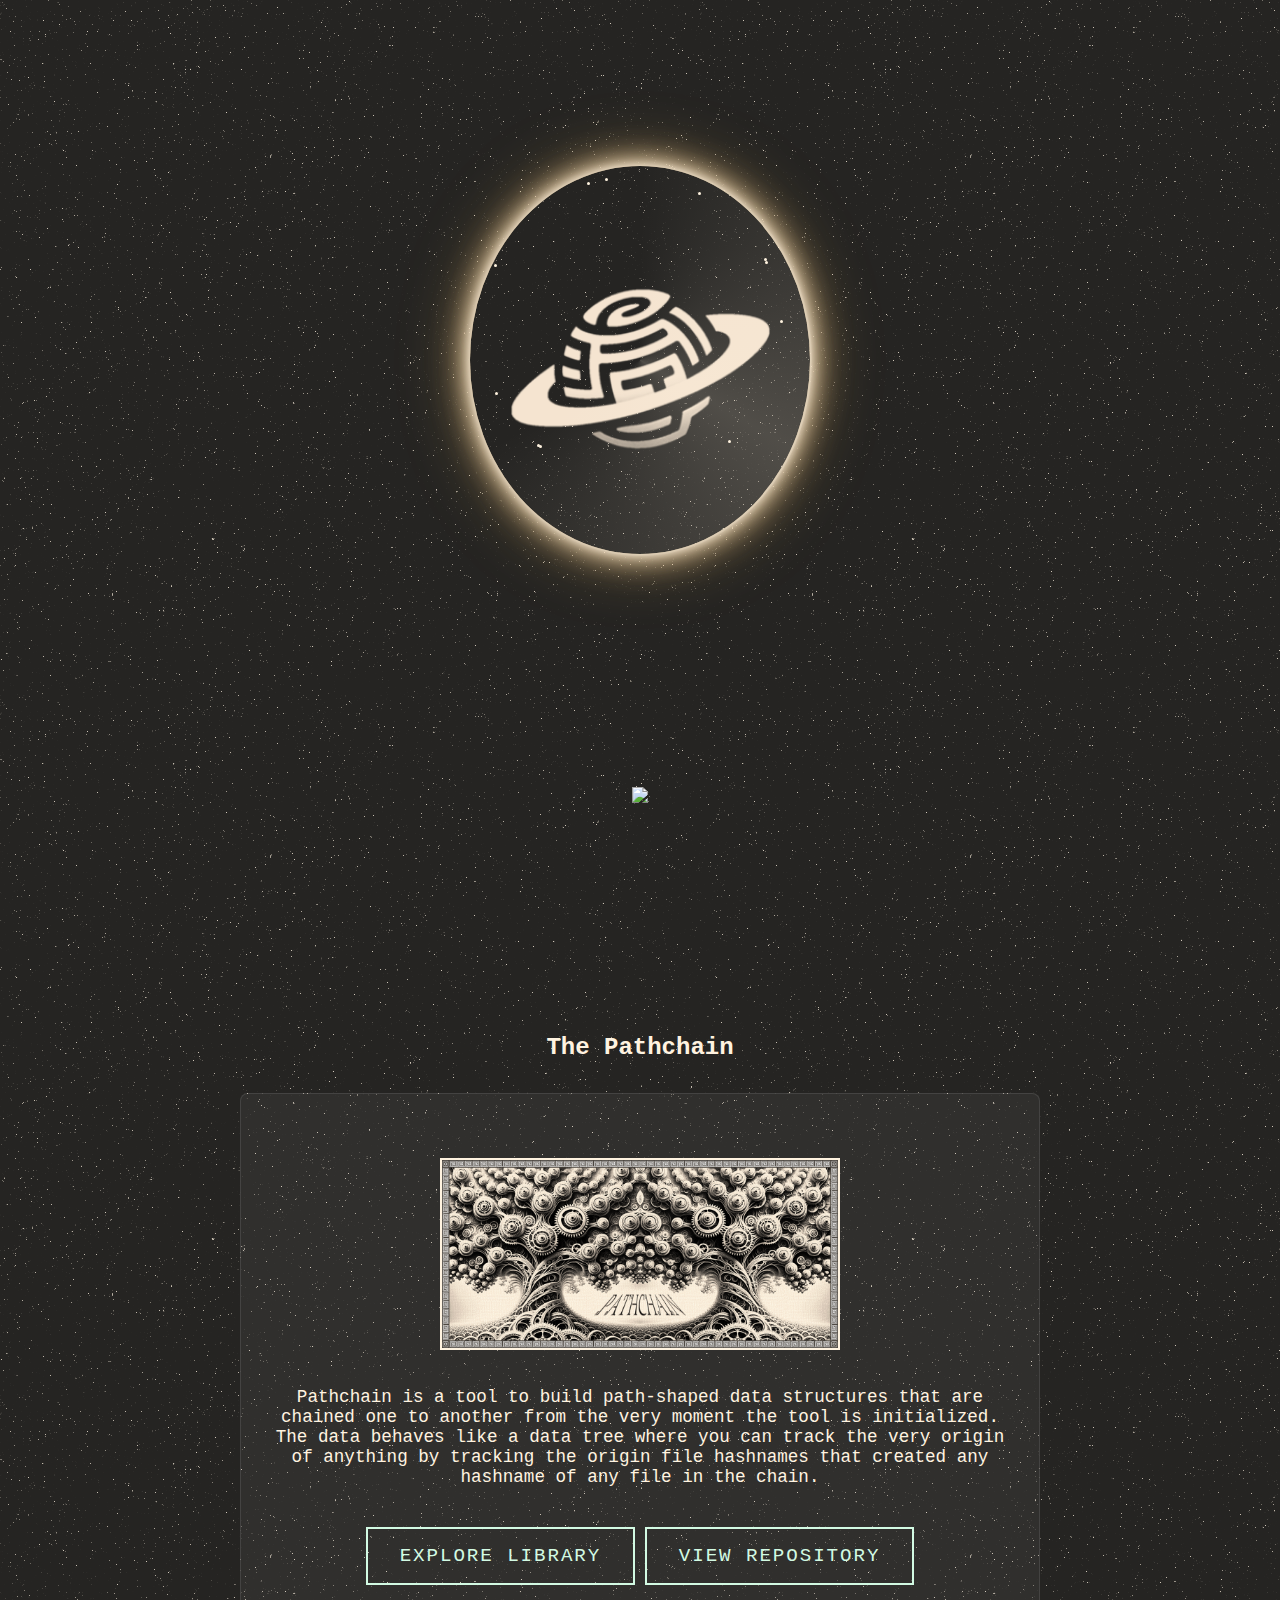
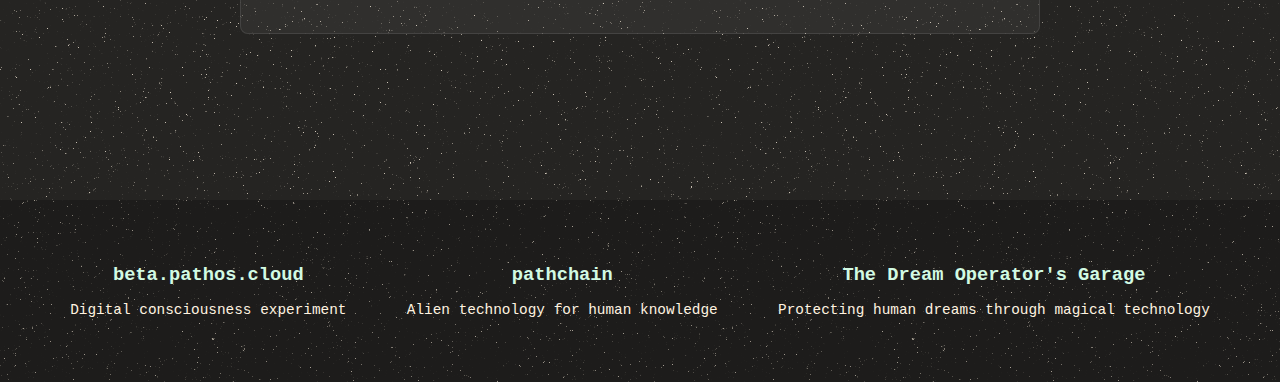
==== commit b86f687b: ":egg:" ====
--- a/index.html
+++ b/index.html
@@ -1,3 +1,565 @@
-<!DOCTYPE html><html><head><title>Pathos Cloud</title><meta charset=utf-8><meta name=description content="Pathos Cloud"><meta name=format-detection content="telephone=no"><meta name=msapplication-tap-highlight content=no><meta name=viewport content="user-scalable=no,initial-scale=1,maximum-scale=1,minimum-scale=1,width=device-width"><link rel=icon type=image/png sizes=128x128 href="/icons/favicon-128x128.png"><link rel=icon type=image/png sizes=96x96 href="/icons/favicon-96x96.png"><link rel=icon type=image/png sizes=32x32 href="/icons/favicon-32x32.png"><link rel=icon type=image/png sizes=16x16 href="/icons/favicon-16x16.png"><link rel=icon type=image/ico href="/favicon.ico">  <script type="module" crossorigin src="/assets/index.91023e47.js"></script>
-  <link rel="stylesheet" href="/assets/index.de27df75.css">
-</head><body><div id=q-app></div></body></html>+<!DOCTYPE html>
+<html>
+<head>
+  <style>
+    * {
+      margin: 0;
+      padding: 0;
+      box-sizing: border-box;
+    }
+
+    body {
+      background-image: url(noise.svg);
+      color: #FFF3E0;
+      font-family: 'Courier New', monospace;
+      overflow-x: hidden;
+    }
+
+    section {
+      min-height: 100vh;
+      width: 100%;
+      display: flex;
+      flex-direction: column;
+      align-items: center;
+      justify-content: center;
+      padding: 2rem;
+      text-align: center;
+    }
+
+    @font-face {
+      font-family: nasalization;
+      src: url(nasalization.otf);
+    }
+
+    .hero{
+      height: 80vh;
+    }
+
+    .box{
+      font-family: nasalization;
+      font-size: 5rem;
+    }
+
+    .glass{
+      background-color: rgb(255, 243, 224, 0.1);
+      width: 100%;
+      height: 100%;
+    }
+
+    .logo {
+      width: 150px;
+      height: 150px;
+      margin-bottom: 2rem;
+      animation: float 6s ease-in-out infinite;
+    }
+
+    .image-container {
+      position: relative;
+      width: 20rem;
+      height: 23rem;
+    }
+
+    .circular-image {
+      width: 100%;
+      height: 100%;
+      border-radius: 50%;
+      object-fit: cover;
+      position: relative;
+      z-index: 1;
+    }
+
+    .glow-frame {
+      position: absolute;
+      top: -10px;
+      left: -10px;
+      right: -10px;
+      bottom: -10px;
+      border-radius: 50%;
+      z-index: 2;
+      pointer-events: none;
+      background: transparent;
+      animation: pulseFrame 2s ease-in-out infinite;
+    }
+
+    .sparkle {
+      position: absolute;
+      width: 3px;
+      height: 3px;
+      border-radius: 50%;
+      background-color: #fff3e0;
+      pointer-events: none;
+      z-index: 3;
+    }
+
+    /* Main circular glow */
+    .glow-frame::before {
+      content: '';
+      position: absolute;
+      top: 0;
+      left: 0;
+      right: 0;
+      bottom: 0;
+      border-radius: 50%;
+      border: 2px solid transparent;
+      box-shadow: 
+        0 0 10px rgba(255, 243, 224, 0.8),
+        0 0 20px rgba(255, 243, 224, 0.8),
+        0 0 30px rgba(255, 226, 183, 0.6),
+        0 0 40px rgba(255, 213, 147, 0.6),
+        0 0 70px rgba(255, 198, 107, 0.4);
+      animation: rotateGlow 10s linear infinite;
+    }
+
+    /* Additional rotating gradient effect */
+    .glow-frame::after {
+      content: '';
+      position: absolute;
+      top: -2px;
+      left: -2px;
+      right: -2px;
+      bottom: -2px;
+      border-radius: 50%;
+      background: conic-gradient(
+        transparent,
+        rgba(255, 243, 224, 0.2),
+        transparent,
+        transparent
+      );
+      animation: rotateGlow 4s linear infinite;
+    }
+
+    .cta-button {
+        background-color: transparent;
+        color: #D2FAE3;
+        border: 2px solid #D2FAE3;
+        padding: 1rem 2rem;
+        font-size: 1.2rem;
+        cursor: pointer;
+        transition: all 0.3s ease;
+        text-transform: uppercase;
+        letter-spacing: 0.1em;
+        text-decoration: none;
+        display: inline-block;
+        margin: 1rem 0;
+    }
+
+    .cta-button:hover {
+        background-color: #D2FAE3;
+        color: #33312D;
+    }
+
+    .info-card {
+        background-color: rgba(255, 255, 255, 0.05);
+        padding: 2rem;
+        border-radius: 8px;
+        margin: 2rem auto;
+        max-width: 800px;
+        border: 1px solid rgba(255, 255, 255, 0.1);
+    }
+
+    .info-card img {
+        width: 100%;
+        max-width: 400px;
+        height: auto;
+        margin: 2rem auto;
+        border: 2px solid #FFF3E0;
+    }
+
+    .info-card p {
+        margin-bottom: 1.5rem;
+        font-size: 1.1rem;
+        color: #FFF3E0;
+    }
+
+    footer {
+        background-color: rgba(0, 0, 0, 0.2);
+        padding: 3rem 2rem;
+        text-align: center;
+    }
+
+    .footer-content {
+        display: flex;
+        justify-content: space-around;
+        flex-wrap: wrap;
+        max-width: 1200px;
+        margin: 0 auto;
+    }
+
+    .footer-column {
+        margin: 1rem;
+        min-width: 250px;
+    }
+
+    .footer-column h3 {
+        color: #D2FAE3;
+        margin-bottom: 1rem;
+    }
+
+    .footer-column p {
+        color: #FFF3E0;
+        font-size: 0.9rem;
+    }
+
+    /* Button Wrapper for Frame Effects */
+    .button-wrapper {
+        position: relative;
+        display: inline-block;
+        margin: 2rem;
+        padding: 8px;
+    }
+
+    /* Refined Starlight Frame Effect */
+    .button-wrapper::before,
+    .button-wrapper::after {
+        content: '';
+        position: absolute;
+        inset: -4px;
+        background: linear-gradient(
+            45deg,
+            #f5e4d0,
+            #fff3e0,
+            #f4fac1,
+            #d2fae3,
+            #f5e4d0
+        );
+        background-size: 400% 400%;
+        animation: gradientBorder 12s linear infinite;
+        z-index: -1;
+        border-radius: 4px;
+    }
+
+    .button-wrapper::after {
+        filter: blur(12px);
+        opacity: 0.7;
+        animation: gradientBorder 12s linear infinite reverse;
+    }
+
+    /* Refined Twinkling Stars */
+    .button-wrapper .stars {
+        position: absolute;
+        inset: -8px;
+        overflow: hidden;
+        z-index: -1;
+    }
+
+    .button-wrapper .stars::before {
+        content: '';
+        position: absolute;
+        width: 200%;
+        height: 200%;
+        background: 
+            radial-gradient(
+                circle at 50% 50%,
+                #fff3e0 0%,
+                rgba(244, 250, 193, 0.2) 2%,
+                transparent 4%
+            ),
+            radial-gradient(
+                circle at 30% 70%,
+                #f4fac1 0%,
+                rgba(210, 250, 227, 0.2) 2%,
+                transparent 4%
+            ),
+            radial-gradient(
+                circle at 70% 30%,
+                #d2fae3 0%,
+                rgba(255, 243, 224, 0.2) 2%,
+                transparent 4%
+            );
+        background-size: 100px 100px;
+        animation: twinkle 4s ease-in-out infinite;
+    }
+
+    /* Twinkling Button */
+    .cosmic-button {
+        background-color: transparent;
+        font-family: nasalization;
+        padding: 1rem 2rem;
+        font-size: 1.2rem;
+        cursor: pointer;
+        letter-spacing: 0.1em;
+        text-decoration: none;
+        display: inline-block;
+        position: relative;
+        border: none;
+        overflow: hidden;
+        transition: all 0.5s ease;
+        z-index: 1;
+    }
+
+    /* Refined Button Style */
+    .cosmic-button.twinkle {
+        background: transparent;
+        border: 2px solid transparent;
+        padding: 1rem 2rem;
+        font-size: 1.2rem;
+        cursor: pointer;
+        letter-spacing: 0.1em;
+        position: relative;
+        background-image: linear-gradient(
+            45deg,
+            #f5e4d0,
+            #fff3e0,
+            #f4fac1,
+            #d2fae3
+        );
+        background-size: 200% 200%;
+        animation: gradientShift 8s ease infinite;
+    }
+
+    .cosmic-button.twinkle::before {
+        content: '';
+        position: absolute;
+        top: -2px;
+        left: -2px;
+        right: -2px;
+        bottom: -2px;
+        background: linear-gradient(
+            45deg,
+            #f5e4d0,
+            #fff3e0,
+            #f4fac1,
+            #d2fae3
+        );
+        background-size: 200% 200%;
+        animation: gradientShift 4s ease infinite;
+        z-index: -1;
+        filter: blur(10px);
+    }
+
+    /* Dark Sparkling Text Effect */
+    .cosmic-button.twinkle span {
+        background: linear-gradient(
+            90deg,
+            #2c2c2c,  /* Darker gray */
+            #404040,  /* Medium gray */
+            #2c2c2c   /* Back to darker gray */
+        );
+        background-size: 200% auto;
+        background-clip: text;
+        -webkit-background-clip: text;
+        -webkit-text-fill-color: transparent;
+        animation: sparkle 2s linear infinite;
+        font-weight: 600;  /* Making text slightly bolder */
+        text-shadow: 0 0 2px rgba(255, 255, 255, 0.1);  /* Subtle glow */
+    }
+
+    /* Hover Effects */
+    .cosmic-button:hover {
+        transform: translateY(-3px);
+        box-shadow: 
+            0 0 20px rgba(255, 250, 182, 0.5),
+            0 0 40px rgba(210, 250, 227, 0.3),
+            0 0 60px rgba(255, 190, 182, 0.2);
+    }
+
+    /* Animations */
+    @keyframes gradientShift {
+        0% { background-position: 0% 50%; }
+        50% { background-position: 100% 50%; }
+        100% { background-position: 0% 50%; }
+    }
+
+    @keyframes sparkle {
+        to { background-position: 200% center; }
+    }
+
+    @keyframes gradientBorder {
+        0% { background-position: 0% 50%; }
+        100% { background-position: 400% 50%; }
+    }
+
+    @keyframes twinkle {
+        0%, 100% { 
+            transform: scale(1) rotate(0deg); 
+            opacity: 0.5;
+        }
+        50% { 
+            transform: scale(1.2) rotate(180deg); 
+            opacity: 0.8;
+        }
+    }
+
+    .button-group {
+        text-align: center;
+        margin: 1rem;
+    }
+
+    .hero{
+      width: 100%;
+      height: 100%; /* 20% of the viewport height */
+      padding: 0rem;
+      padding-top: 7vh;
+    }
+    /* Style the checkered grid */
+    .checkered-grid {
+      width: 100%;
+      padding-top: 27vh;
+      height: 13vh; /* 20% of the viewport height */
+    }
+    .checkered-grid img {
+      width: 100%;
+
+    }
+
+    .stone{
+      z-index: 500;
+      position: absolute;
+      left: 150vh;
+      top: 75vh;
+      animation: float 6s ease-in-out infinite;
+    }
+
+    @keyframes pulseFrame {
+      0%, 100% {
+        transform: scale(1);
+      }
+      50% {
+        transform: scale(1.02);
+      }
+    }
+
+    @keyframes rotateGlow {
+      from {
+        transform: rotate(0deg);
+      }
+      to {
+        transform: rotate(360deg);
+      }
+    }
+
+    @keyframes sparkleFloat {
+      0% { 
+        transform: translate(0, 0) scale(1); 
+        opacity: 0;
+        background: #fff3e0; 
+      }
+      50% { 
+        opacity: 1;
+        background: rgba(255, 243, 224, 0.8); 
+      }
+      100% { 
+        transform: translate(var(--tx), var(--ty)) scale(0);
+        opacity: 0;
+        background: rgba(255, 226, 183, 0.4); 
+      }
+    }
+
+    @keyframes float {
+      0% { transform: translateY(0px); }
+      50% { transform: translateY(-20px); }
+      100% { transform: translateY(0px); }
+    }
+
+    @media (max-width: 768px) {
+      .title { font-size: 2.5rem; }
+      .subtitle { font-size: 1.2rem; }
+      .logo { width: 150px; height: 150px; }
+      .slider-container { width: 95%; }
+    }
+  </style>
+</head>
+<body>
+  <div class="glass">
+    <section class="hero">
+      <div class="image-container" id="sparkleContainer">
+        <img src="saturn_mid.png" alt="Circular Image" class="circular-image logo">
+        <div class="glow-frame"></div>
+        <!-- div class="stars"></div>
+        <div class="glow-frame cosmic-button twinkle"></div-->
+      </div>
+      <!--div class="logo" style="padding-left: 100vh; padding-top: 8vh;"-->
+      <div class="stone">
+        <button class="cosmic-button twinkle" style="border-radius: 45%; rotate: 1 1 0 55deg; padding: 2rem;">
+          <span>The pathchain</span>
+        </button>
+      </div>
+      <div class="checkered-grid">
+        <img src="ntiles.png">
+      </div>
+      <!--div class="button-wrapper">
+          <div class="stars"></div>
+          <button class="cosmic-button twinkle"><span>The Dream Operator's Garage</span></button>
+      </div-->
+    </section>
+
+    <section id="pathchain-section" class="info-section pathchain-section">
+        <div class="container">
+            <h2 class="section-title">The Pathchain</h2>
+            <div class="info-card">
+                <img src="pathchain.png" alt="Pathchain Visualization">
+                <p>Pathchain is a tool to build path-shaped data structures that are chained one to another from the very moment the tool is initialized. The data behaves like a data tree where you can track the very origin of anything by tracking the origin file hashnames that created any hashname of any file in the chain.</p>
+                <a href="https://www.npmjs.com/package/pathchain" class="cta-button" target="_blank">Explore Library</a>
+                <a href="https://github.com/The-Dream-Operator-s-Garage/pathchain" class="cta-button" target="_blank">View Repository</a>
+            </div>
+        </div>
+    </section>
+
+    <footer>
+      <div class="footer-content">
+        <div class="footer-column">
+            <h3>beta.pathos.cloud</h3>
+            <p>Digital consciousness experiment</p>
+        </div>
+        <div class="footer-column">
+            <h3>pathchain</h3>
+            <p>Alien technology for human knowledge</p>
+        </div>
+        <div class="footer-column">
+            <h3>The Dream Operator's Garage</h3>
+            <p>Protecting human dreams through magical technology</p>
+        </div>
+      </div>
+    </footer>
+  </div>
+
+  <script>
+
+    // Smooth scroll and reveal functionality
+    document.querySelector('.cosmic-button').addEventListener('click', () => {
+        const pathchainSection = document.querySelector('.pathchain-section');
+        pathchainSection.style.opacity = '1';
+        document.getElementById('pathchain-section').scrollIntoView({ behavior: 'smooth' });
+    });
+
+    const container = document.getElementById('sparkleContainer');
+    
+    function createSparkle() {
+      const sparkle = document.createElement('div');
+      sparkle.className = 'sparkle';
+      
+      // Calculate position on the circle's circumference
+      const angle = Math.random() * Math.PI * 2;
+      const radius = 150; // Half of container width
+      const startX = Math.cos(angle) * radius + radius;
+      const startY = Math.sin(angle) * radius + radius;
+      
+      // Calculate movement
+      const moveAngle = angle + (Math.random() - 0.5) * Math.PI / 2;
+      const distance = 20 + Math.random() * 20;
+      const tx = Math.cos(moveAngle) * distance;
+      const ty = Math.sin(moveAngle) * distance;
+      
+      sparkle.style.setProperty('--tx', `${tx}px`);
+      sparkle.style.setProperty('--ty', `${ty}px`);
+      
+      sparkle.style.left = `${startX}px`;
+      sparkle.style.top = `${startY}px`;
+      sparkle.style.animation = `sparkleFloat ${1 + Math.random()}s ease-out forwards`;
+      
+      container.appendChild(sparkle);
+      
+      setTimeout(() => sparkle.remove(), 1000);
+    }
+
+    function addRandomSparkles() {
+      const numSparkles = 1 + Math.floor(Math.random() * 2);
+      for (let i = 0; i < numSparkles; i++) {
+        createSparkle();
+      }
+    }
+
+    setInterval(addRandomSparkles, 100);
+  </script>
+</body>
+</html>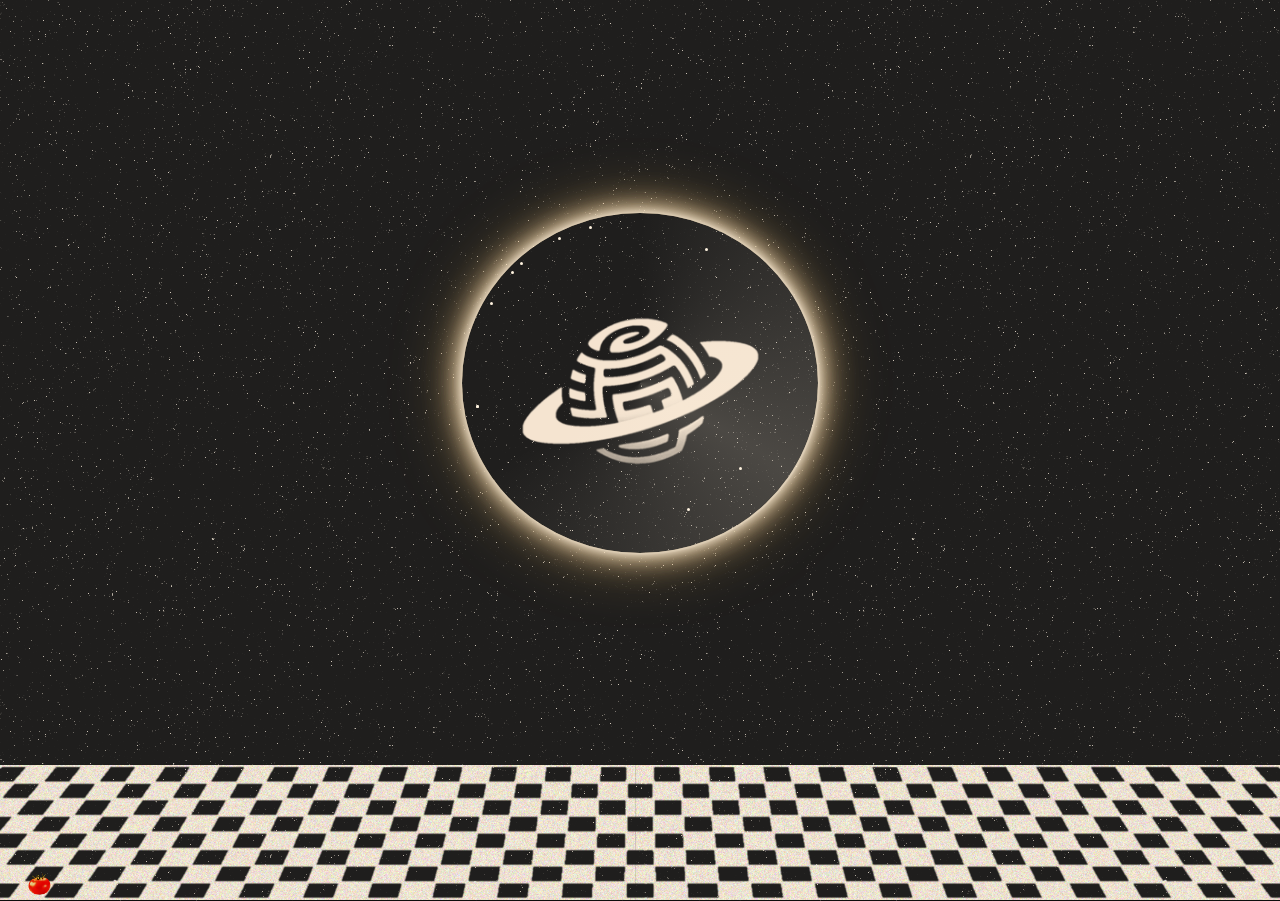
==== commit 7e36413d: ":egg:" ====
--- a/index.html
+++ b/index.html
@@ -1,6 +1,20 @@
 <!DOCTYPE html>
 <html>
+
 <head>
+  <title>Pathos Cloud</title>
+  <meta charset="utf-8">
+  <meta name="viewport" content="width=device-width, initial-scale=1">
+
+  <meta name="author" content="Allegue">
+  <meta name="description" content="pathos.cloud landing page">
+
+  <meta property="og:title" content="pathos.cloud">
+  <meta property="og:description" content="digital knowledge crafting tool">
+  <meta property="og:image" content="logo.png">
+  <meta property="og:url" content="index.html">
+  <meta property="og:site_name" content="Pathos Cloud">
+  <link rel="icon" type="image/x-icon" href="favicon.ico">
   <style>
     * {
       margin: 0;
@@ -10,11 +24,9 @@
 
     body {
       background-image: url(noise.svg);
-      color: #FFF3E0;
       font-family: 'Courier New', monospace;
       overflow-x: hidden;
     }
-
     section {
       min-height: 100vh;
       width: 100%;
@@ -22,43 +34,24 @@
       flex-direction: column;
       align-items: center;
       justify-content: center;
-      padding: 2rem;
       text-align: center;
     }
-
-    @font-face {
-      font-family: nasalization;
-      src: url(nasalization.otf);
-    }
-
-    .hero{
-      height: 80vh;
-    }
-
-    .box{
-      font-family: nasalization;
-      font-size: 5rem;
-    }
-
     .glass{
-      background-color: rgb(255, 243, 224, 0.1);
-      width: 100%;
-      height: 100%;
-    }
-
-    .logo {
-      width: 150px;
-      height: 150px;
-      margin-bottom: 2rem;
-      animation: float 6s ease-in-out infinite;
-    }
-
-    .image-container {
-      position: relative;
-      width: 20rem;
-      height: 23rem;
-    }
-
+      width: 100%;
+      height: 100%;
+      background-color: rgb(255, 243, 224, 0.08);
+    }
+    .full{
+      width: 100%;
+      height: 100%;
+    }
+    .container {
+      display: flex;
+      flex-direction: column;
+    }
+    .child {
+      flex-grow: 1;
+    }
     .circular-image {
       width: 100%;
       height: 100%;
@@ -67,7 +60,14 @@
       position: relative;
       z-index: 1;
     }
-
+    .bouncing {
+      animation: float 6s ease-in-out infinite;
+    }
+    .image-container {
+      position: relative;
+      width: 21rem;
+      height: 20rem;
+    }
     .glow-frame {
       position: absolute;
       top: -10px;
@@ -127,289 +127,42 @@
       );
       animation: rotateGlow 4s linear infinite;
     }
-
-    .cta-button {
-        background-color: transparent;
-        color: #D2FAE3;
-        border: 2px solid #D2FAE3;
-        padding: 1rem 2rem;
-        font-size: 1.2rem;
-        cursor: pointer;
-        transition: all 0.3s ease;
-        text-transform: uppercase;
-        letter-spacing: 0.1em;
-        text-decoration: none;
-        display: inline-block;
-        margin: 1rem 0;
-    }
-
-    .cta-button:hover {
-        background-color: #D2FAE3;
-        color: #33312D;
-    }
-
-    .info-card {
-        background-color: rgba(255, 255, 255, 0.05);
-        padding: 2rem;
-        border-radius: 8px;
-        margin: 2rem auto;
-        max-width: 800px;
-        border: 1px solid rgba(255, 255, 255, 0.1);
-    }
-
-    .info-card img {
-        width: 100%;
-        max-width: 400px;
-        height: auto;
-        margin: 2rem auto;
-        border: 2px solid #FFF3E0;
-    }
-
-    .info-card p {
-        margin-bottom: 1.5rem;
-        font-size: 1.1rem;
-        color: #FFF3E0;
-    }
-
-    footer {
-        background-color: rgba(0, 0, 0, 0.2);
-        padding: 3rem 2rem;
-        text-align: center;
-    }
-
-    .footer-content {
-        display: flex;
-        justify-content: space-around;
-        flex-wrap: wrap;
-        max-width: 1200px;
-        margin: 0 auto;
-    }
-
-    .footer-column {
-        margin: 1rem;
-        min-width: 250px;
-    }
-
-    .footer-column h3 {
-        color: #D2FAE3;
-        margin-bottom: 1rem;
-    }
-
-    .footer-column p {
-        color: #FFF3E0;
-        font-size: 0.9rem;
-    }
-
-    /* Button Wrapper for Frame Effects */
-    .button-wrapper {
-        position: relative;
-        display: inline-block;
-        margin: 2rem;
-        padding: 8px;
-    }
-
-    /* Refined Starlight Frame Effect */
-    .button-wrapper::before,
-    .button-wrapper::after {
-        content: '';
-        position: absolute;
-        inset: -4px;
-        background: linear-gradient(
-            45deg,
-            #f5e4d0,
-            #fff3e0,
-            #f4fac1,
-            #d2fae3,
-            #f5e4d0
-        );
-        background-size: 400% 400%;
-        animation: gradientBorder 12s linear infinite;
-        z-index: -1;
-        border-radius: 4px;
-    }
-
-    .button-wrapper::after {
-        filter: blur(12px);
-        opacity: 0.7;
-        animation: gradientBorder 12s linear infinite reverse;
-    }
-
-    /* Refined Twinkling Stars */
-    .button-wrapper .stars {
-        position: absolute;
-        inset: -8px;
-        overflow: hidden;
-        z-index: -1;
-    }
-
-    .button-wrapper .stars::before {
-        content: '';
-        position: absolute;
-        width: 200%;
-        height: 200%;
-        background: 
-            radial-gradient(
-                circle at 50% 50%,
-                #fff3e0 0%,
-                rgba(244, 250, 193, 0.2) 2%,
-                transparent 4%
-            ),
-            radial-gradient(
-                circle at 30% 70%,
-                #f4fac1 0%,
-                rgba(210, 250, 227, 0.2) 2%,
-                transparent 4%
-            ),
-            radial-gradient(
-                circle at 70% 30%,
-                #d2fae3 0%,
-                rgba(255, 243, 224, 0.2) 2%,
-                transparent 4%
-            );
-        background-size: 100px 100px;
-        animation: twinkle 4s ease-in-out infinite;
-    }
-
-    /* Twinkling Button */
-    .cosmic-button {
-        background-color: transparent;
-        font-family: nasalization;
-        padding: 1rem 2rem;
-        font-size: 1.2rem;
-        cursor: pointer;
-        letter-spacing: 0.1em;
-        text-decoration: none;
-        display: inline-block;
-        position: relative;
-        border: none;
-        overflow: hidden;
-        transition: all 0.5s ease;
-        z-index: 1;
-    }
-
-    /* Refined Button Style */
-    .cosmic-button.twinkle {
-        background: transparent;
-        border: 2px solid transparent;
-        padding: 1rem 2rem;
-        font-size: 1.2rem;
-        cursor: pointer;
-        letter-spacing: 0.1em;
-        position: relative;
-        background-image: linear-gradient(
-            45deg,
-            #f5e4d0,
-            #fff3e0,
-            #f4fac1,
-            #d2fae3
-        );
-        background-size: 200% 200%;
-        animation: gradientShift 8s ease infinite;
-    }
-
-    .cosmic-button.twinkle::before {
-        content: '';
-        position: absolute;
-        top: -2px;
-        left: -2px;
-        right: -2px;
-        bottom: -2px;
-        background: linear-gradient(
-            45deg,
-            #f5e4d0,
-            #fff3e0,
-            #f4fac1,
-            #d2fae3
-        );
-        background-size: 200% 200%;
-        animation: gradientShift 4s ease infinite;
-        z-index: -1;
-        filter: blur(10px);
-    }
-
-    /* Dark Sparkling Text Effect */
-    .cosmic-button.twinkle span {
-        background: linear-gradient(
-            90deg,
-            #2c2c2c,  /* Darker gray */
-            #404040,  /* Medium gray */
-            #2c2c2c   /* Back to darker gray */
-        );
-        background-size: 200% auto;
-        background-clip: text;
-        -webkit-background-clip: text;
-        -webkit-text-fill-color: transparent;
-        animation: sparkle 2s linear infinite;
-        font-weight: 600;  /* Making text slightly bolder */
-        text-shadow: 0 0 2px rgba(255, 255, 255, 0.1);  /* Subtle glow */
-    }
-
-    /* Hover Effects */
-    .cosmic-button:hover {
-        transform: translateY(-3px);
-        box-shadow: 
-            0 0 20px rgba(255, 250, 182, 0.5),
-            0 0 40px rgba(210, 250, 227, 0.3),
-            0 0 60px rgba(255, 190, 182, 0.2);
-    }
-
-    /* Animations */
-    @keyframes gradientShift {
-        0% { background-position: 0% 50%; }
-        50% { background-position: 100% 50%; }
-        100% { background-position: 0% 50%; }
-    }
-
-    @keyframes sparkle {
-        to { background-position: 200% center; }
-    }
-
-    @keyframes gradientBorder {
-        0% { background-position: 0% 50%; }
-        100% { background-position: 400% 50%; }
-    }
-
-    @keyframes twinkle {
-        0%, 100% { 
-            transform: scale(1) rotate(0deg); 
-            opacity: 0.5;
-        }
-        50% { 
-            transform: scale(1.2) rotate(180deg); 
-            opacity: 0.8;
-        }
-    }
-
-    .button-group {
-        text-align: center;
-        margin: 1rem;
-    }
-
-    .hero{
-      width: 100%;
-      height: 100%; /* 20% of the viewport height */
-      padding: 0rem;
-      padding-top: 7vh;
-    }
-    /* Style the checkered grid */
-    .checkered-grid {
-      width: 100%;
-      padding-top: 27vh;
-      height: 13vh; /* 20% of the viewport height */
-    }
-    .checkered-grid img {
-      width: 100%;
-
-    }
-
-    .stone{
+    .planet{
+      width: 100%;
+      min-height: 85vh;
+      display: flex;
+      flex-direction: column;
+      align-items: center;
+      justify-content: center;
+      text-align: center;
+    }
+    .floor {
+      width: 100%;
+      height: 15vh;
+      display: flex;
+      flex-direction: column;
+      align-items: center;
+      justify-content: center;
+      text-align: center;
+    }
+    .floor img{
+      height: 100%;
+      width: 100%;
+      max-width: 100%;
+      object-fit: fill;
+    }
+    .floating-tomato {
       z-index: 500;
-      position: absolute;
-      left: 150vh;
-      top: 75vh;
-      animation: float 6s ease-in-out infinite;
-    }
-
+      float: left;
+      position: absolute;
+      left: 1.5%;
+      top: 96.7%;
+      background-color: transparent;
+      border-color: transparent;
+    }
+
+
+    /* keyframes  */
     @keyframes pulseFrame {
       0%, 100% {
         transform: scale(1);
@@ -450,116 +203,85 @@
       50% { transform: translateY(-20px); }
       100% { transform: translateY(0px); }
     }
-
-    @media (max-width: 768px) {
-      .title { font-size: 2.5rem; }
-      .subtitle { font-size: 1.2rem; }
-      .logo { width: 150px; height: 150px; }
-      .slider-container { width: 95%; }
+    /* media  */
+    @media (max-width: 600px) {
+      .floating-tomato {
+        display: none;
+      }
     }
   </style>
 </head>
+
 <body>
   <div class="glass">
-    <section class="hero">
-      <div class="image-container" id="sparkleContainer">
-        <img src="saturn_mid.png" alt="Circular Image" class="circular-image logo">
-        <div class="glow-frame"></div>
-        <!-- div class="stars"></div>
-        <div class="glow-frame cosmic-button twinkle"></div-->
-      </div>
-      <!--div class="logo" style="padding-left: 100vh; padding-top: 8vh;"-->
-      <div class="stone">
-        <button class="cosmic-button twinkle" style="border-radius: 45%; rotate: 1 1 0 55deg; padding: 2rem;">
-          <span>The pathchain</span>
-        </button>
-      </div>
-      <div class="checkered-grid">
-        <img src="ntiles.png">
-      </div>
-      <!--div class="button-wrapper">
-          <div class="stars"></div>
-          <button class="cosmic-button twinkle"><span>The Dream Operator's Garage</span></button>
-      </div-->
-    </section>
-
-    <section id="pathchain-section" class="info-section pathchain-section">
-        <div class="container">
-            <h2 class="section-title">The Pathchain</h2>
-            <div class="info-card">
-                <img src="pathchain.png" alt="Pathchain Visualization">
-                <p>Pathchain is a tool to build path-shaped data structures that are chained one to another from the very moment the tool is initialized. The data behaves like a data tree where you can track the very origin of anything by tracking the origin file hashnames that created any hashname of any file in the chain.</p>
-                <a href="https://www.npmjs.com/package/pathchain" class="cta-button" target="_blank">Explore Library</a>
-                <a href="https://github.com/The-Dream-Operator-s-Garage/pathchain" class="cta-button" target="_blank">View Repository</a>
-            </div>
+    <section>
+      <div class="column full child container">
+        <div class="child planet">
+          <div class="image-container" id="sparkleContainer">
+            <img src="logo.png" alt="Circular Image" class="circular-image bouncing">
+            <div class="glow-frame"></div>
+          </div>
         </div>
-    </section>
-
-    <footer>
-      <div class="footer-content">
-        <div class="footer-column">
-            <h3>beta.pathos.cloud</h3>
-            <p>Digital consciousness experiment</p>
-        </div>
-        <div class="footer-column">
-            <h3>pathchain</h3>
-            <p>Alien technology for human knowledge</p>
-        </div>
-        <div class="footer-column">
-            <h3>The Dream Operator's Garage</h3>
-            <p>Protecting human dreams through magical technology</p>
+        <div class="child floor">
+          <button id="squash" class="floating-tomato">
+            <img id="tomato" src="tomb.png" style="width:2.3rem;">
+          </button>
+          <img src="tiles.png">
         </div>
       </div>
-    </footer>
+    </section>
+    <!--section>
+      Misterious section
+    </section-->
   </div>
 
-  <script>
-
-    // Smooth scroll and reveal functionality
-    document.querySelector('.cosmic-button').addEventListener('click', () => {
-        const pathchainSection = document.querySelector('.pathchain-section');
-        pathchainSection.style.opacity = '1';
-        document.getElementById('pathchain-section').scrollIntoView({ behavior: 'smooth' });
-    });
-
-    const container = document.getElementById('sparkleContainer');
-    
-    function createSparkle() {
-      const sparkle = document.createElement('div');
-      sparkle.className = 'sparkle';
-      
-      // Calculate position on the circle's circumference
-      const angle = Math.random() * Math.PI * 2;
-      const radius = 150; // Half of container width
-      const startX = Math.cos(angle) * radius + radius;
-      const startY = Math.sin(angle) * radius + radius;
-      
-      // Calculate movement
-      const moveAngle = angle + (Math.random() - 0.5) * Math.PI / 2;
-      const distance = 20 + Math.random() * 20;
-      const tx = Math.cos(moveAngle) * distance;
-      const ty = Math.sin(moveAngle) * distance;
-      
-      sparkle.style.setProperty('--tx', `${tx}px`);
-      sparkle.style.setProperty('--ty', `${ty}px`);
-      
-      sparkle.style.left = `${startX}px`;
-      sparkle.style.top = `${startY}px`;
-      sparkle.style.animation = `sparkleFloat ${1 + Math.random()}s ease-out forwards`;
-      
-      container.appendChild(sparkle);
-      
-      setTimeout(() => sparkle.remove(), 1000);
-    }
-
-    function addRandomSparkles() {
-      const numSparkles = 1 + Math.floor(Math.random() * 2);
-      for (let i = 0; i < numSparkles; i++) {
-        createSparkle();
-      }
-    }
-
-    setInterval(addRandomSparkles, 100);
-  </script>
+<script>
+  const container = document.getElementById('sparkleContainer');
+    
+  function createSparkle() {
+    const sparkle = document.createElement('div');
+    sparkle.className = 'sparkle';
+    
+    // Calculate position on the circle's circumference
+    const angle = Math.random() * Math.PI * 2;
+    const radius = 150; // Half of container width
+    const startX = Math.cos(angle) * radius + radius;
+    const startY = Math.sin(angle) * radius + radius;
+    
+    // Calculate movement
+    const moveAngle = angle + (Math.random() - 0.5) * Math.PI / 2;
+    const distance = 20 + Math.random() * 20;
+    const tx = Math.cos(moveAngle) * distance;
+    const ty = Math.sin(moveAngle) * distance;
+    
+    sparkle.style.setProperty('--tx', `${tx}px`);
+    sparkle.style.setProperty('--ty', `${ty}px`);
+    
+    sparkle.style.left = `${startX}px`;
+    sparkle.style.top = `${startY}px`;
+    sparkle.style.animation = `sparkleFloat ${1 + Math.random()}s ease-out forwards`;
+    
+    container.appendChild(sparkle);
+    
+    setTimeout(() => sparkle.remove(), 1000);
+  }
+
+  function addRandomSparkles() {
+    const numSparkles = 1 + Math.floor(Math.random() * 2);
+    for (let i = 0; i < numSparkles; i++) {
+      createSparkle();
+    }
+  }
+
+  setInterval(addRandomSparkles, 100);
+
+  // Tomato squashing
+  const tomato = document.getElementById("tomato");
+  const squash = document.getElementById("squash");
+
+  squash.addEventListener("click", function() {
+    tomato.src = "toma.png";
+  });
+</script>
 </body>
 </html>